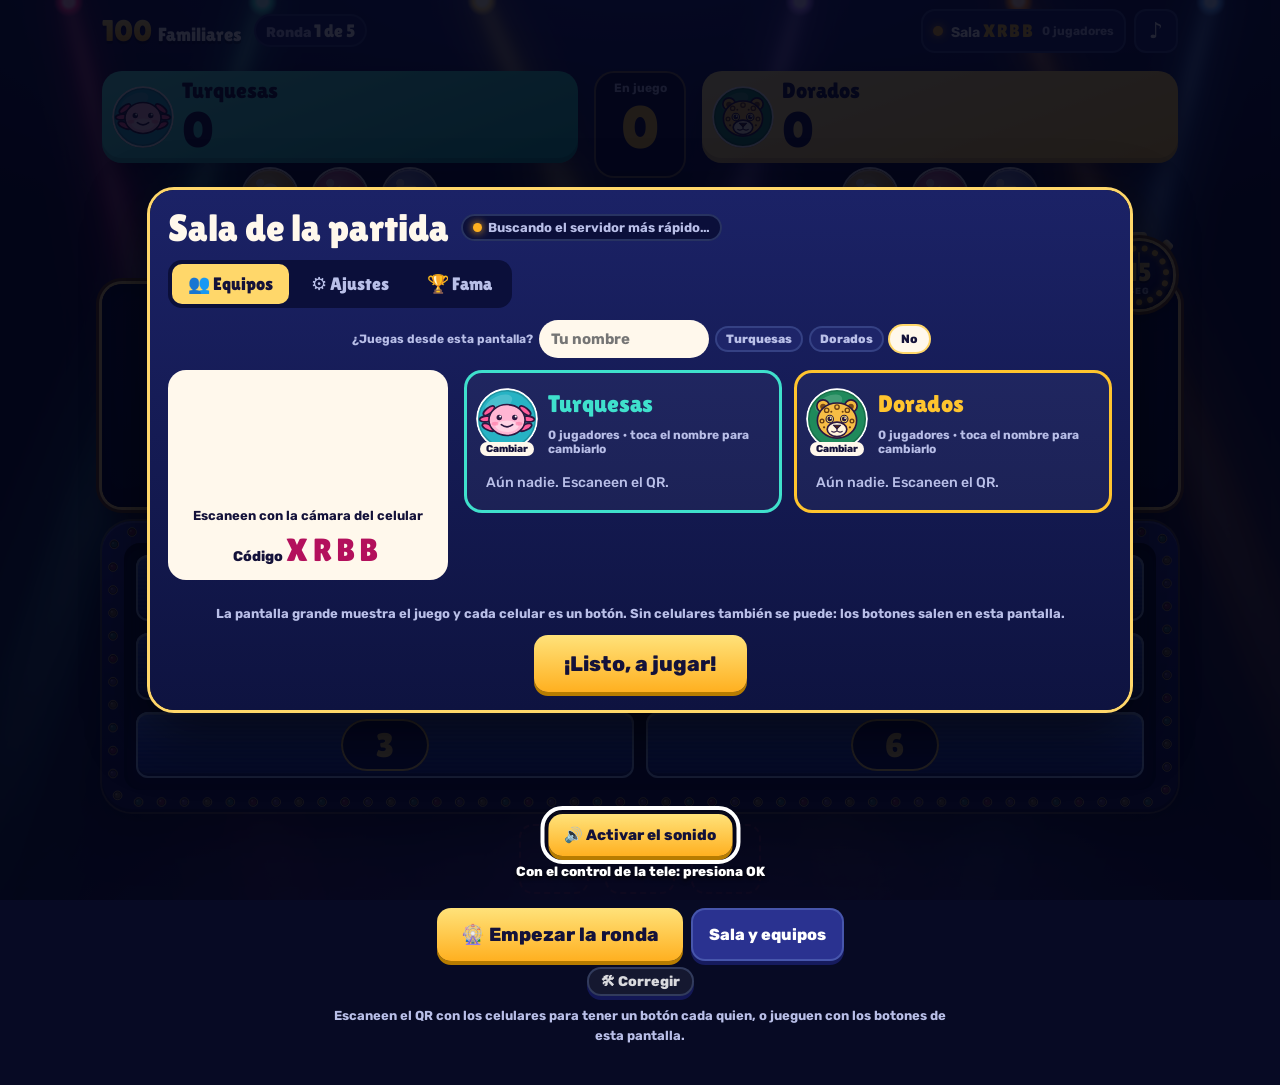
==== juego.html @ daeae518 "v42: comodines tocables en celular y la junta de robo ya no tapa los botones" ====
<!DOCTYPE html>
<html lang="es">
<head>
<meta charset="utf-8">
<meta name="viewport" content="width=device-width,initial-scale=1,viewport-fit=cover">
<title>100 Familiares Dijeron</title>
<meta name="theme-color" content="#070a24">
<link rel="manifest" href="manifest.webmanifest">
<link rel="icon" href="icons/icon-192.png">
<link rel="apple-touch-icon" href="icons/icon-192.png">
<script>/* navegadores viejitos de teles: lo mínimo que les falta para que el juego arranque */
if(!Element.prototype.getAnimations)Element.prototype.getAnimations=function(){return[]};
if(!window.ResizeObserver)window.ResizeObserver=function(cb){var els=[];this.observe=function(el){els.push(el);setTimeout(function(){cb([])},300)};this.unobserve=function(){};this.disconnect=function(){els=[]};window.addEventListener('resize',function(){if(els.length)cb([])})};
/* animaciones: los navegadores viejitos piden el principio y el final completos, y no tienen «finished» */
(function(){var ap=Element.prototype.animate;if(!ap)return;var needFix=false;try{var t=document.createElement('div').animate([{opacity:.5}],{duration:1});t.cancel()}catch(e){needFix=true}
  function full(el,k){var kf=Array.isArray(k)?k.map(function(f){var o={};for(var p in f)o[p]=f[p];return o}):null;if(!kf||!kf.length)return k;var n=kf.length;
    kf.forEach(function(f,i){if(f.offset==null)f.offset=n===1?1:(i===0?0:(i===n-1?1:null))});
    if(kf[0].offset!==0)kf.unshift({offset:0});if(kf[kf.length-1].offset!==1)kf.push({offset:1});
    var last=0;for(var i=0;i<kf.length;i++){if(kf[i].offset==null){var j=i;while(kf[j].offset==null)j++;var a=kf[last].offset,b=kf[j].offset,steps=j-last;for(var q=last+1;q<j;q++)kf[q].offset=a+(b-a)*(q-last)/steps;i=j}last=i}
    var cs=getComputedStyle(el),props={};kf.forEach(function(f){for(var p in f)if(p!=='offset'&&p!=='easing'&&p!=='composite')props[p]=1});
    var A=kf[0],Z=kf[kf.length-1];for(var p in props){var cur=cs[p];if(p==='transform'&&(!cur||cur==='none'))cur='none';if(!(p in A))A[p]=cur;if(!(p in Z))Z[p]=cur}return kf}
  function fake(o){var d=typeof o==='number'?o:(o&&o.duration)||0,an={playState:'running',onfinish:null,oncancel:null,currentTime:0,playbackRate:1,cancel:function(){this.playState='idle'},finish:function(){},play:function(){},pause:function(){},reverse:function(){},addEventListener:function(){},removeEventListener:function(){}};
    an.finished=new Promise(function(res){setTimeout(function(){an.playState='finished';if(an.onfinish)try{an.onfinish({})}catch(e){}res(an)},d)});return an}
  if(needFix)Element.prototype.animate=function(k,o){try{return ap.call(this,k,o)}catch(e){try{return ap.call(this,full(this,k),o)}catch(e2){return fake(o)}}};
  if(window.Animation&&!('finished' in Animation.prototype))Object.defineProperty(Animation.prototype,'finished',{configurable:true,get:function(){var a=this;if(!a.__fin)a.__fin=new Promise(function(res){if(a.playState==='finished'){res(a);return}
      var f0=a.onfinish,c0=a.oncancel;a.onfinish=function(ev){if(f0)try{f0.call(a,ev)}catch(e){}res(a)};a.oncancel=function(ev){if(c0)try{c0.call(a,ev)}catch(e){}res(a)}});return a.__fin}});
})();
/* teles: siempre en modo ligero (sus procesadores son lentos para tanto efecto) */
(function(){var ua=navigator.userAgent,m=ua.match(/Chrome\/(\d+)/),tv=/Web0S|webOS|Tizen|SmartTV|SMART-TV|NetCast|HbbTV|BRAVIA|AFT[A-Z]|CrKey|GoogleTV|Android TV/i.test(ua),old=m&&+m[1]<88;
  if(tv||old){document.documentElement.className+=' tvlow';try{if((localStorage.getItem('lite')||'auto')==='auto')localStorage.setItem('lite-auto','1')}catch(e){}}})();
/* si algo truena (sobre todo en navegadores viejitos de teles), se muestra aquí para poder arreglarlo */
(function(){var shown={},n=0;window.__navVer=function(){return ver()};function ver(){var m=navigator.userAgent.match(/(Chrome|Chromium|Firefox|Version)\/(\d+)/);var w=/Web0S|webOS/i.test(navigator.userAgent)?'LG webOS':/Tizen/i.test(navigator.userAgent)?'Samsung Tizen':'';return(w?w+' · ':'')+(m?m[1]+' '+m[2]:navigator.userAgent.slice(0,60))}
function show(msg,where){msg=String(msg||'').slice(0,160);if(/ResizeObserver loop|Script error\.?$/.test(msg)||shown[msg]||n>=3)return;shown[msg]=1;n++;
  function put(){var b=document.getElementById('errbox');if(!b){b=document.createElement('div');b.id='errbox';b.setAttribute('role','alert');
      b.style.cssText='position:fixed;left:8px;right:8px;bottom:8px;z-index:2147483647;padding:10px 14px;border-radius:12px;background:#3a0b16;color:#fff;font:14px/1.35 sans-serif;box-shadow:0 6px 20px rgba(0,0,0,.6);border:2px solid #ff5c7a';
      b.innerHTML='<b>⚠️ Algo falló en esta pantalla.</b> Mándale foto de esto a quien hizo el juego.<div id="errlist" style="margin-top:6px;font:12px/1.35 monospace;white-space:pre-wrap"></div><button type="button" style="margin-top:6px;padding:4px 12px;border-radius:8px;border:0;background:#fff;color:#3a0b16;font-weight:700" onclick="this.parentNode.remove()">Cerrar</button>';
      document.body.appendChild(b)}var l=document.getElementById('errlist');l.textContent+=(l.textContent?'\n':'')+'• '+msg+(where?' ('+where+')':'')+(l.textContent?'':'\n  Navegador: '+ver())}
  if(document.body)put();else document.addEventListener('DOMContentLoaded',put)}
window.addEventListener('error',function(e){if(e&&e.message)show(e.message,(e.lineno?'línea '+e.lineno:'')+(e.colno?':'+e.colno:''))});
window.addEventListener('unhandledrejection',function(e){var r=e&&e.reason;show(r&&r.message?r.message:r,'promesa')});})();
</script>
<style>
@font-face{font-family:'Lilita One';src:url(fonts/lilita.woff2) format('woff2');font-weight:400;font-display:swap}
@font-face{font-family:'Rubik';src:url(fonts/rubik-500.woff2) format('woff2');font-weight:500;font-display:swap}
@font-face{font-family:'Rubik';src:url(fonts/rubik-700.woff2) format('woff2');font-weight:700;font-display:swap}
@font-face{font-family:'Rubik';src:url(fonts/rubik-800.woff2) format('woff2');font-weight:800;font-display:swap}
@font-face{font-family:'Rubik';src:url(fonts/rubik-500.woff2) format('woff2');font-weight:400;font-display:swap}
/*
VOICE: concurso de tele hecho en casa, de noche y en familia: ruidoso, cálido, fácil de leer desde el sillón
IDEA: un set de televisión con luces de colores que bailan con la música y un tablero enmarcado de foquitos
PICTURE: fichas azules de pantalla de tele que giran para mostrar la respuesta, dentro de una marquesina de focos
COLOUR and TYPE: azul noche de estudio, fichas azules con números dorados, turquesa y dorado para los equipos, rosa para la emoción; Lilita One + Rubik
RENDIMIENTO: lo que se anima solo usa transform u opacity; luces, rayos y focos se dibujan una vez en canvas
*/
:root{color-scheme:dark;--bg:#070a24;--bg2:#121746;--bg3:#1e2569;--panel:rgba(18,23,70,.88);--ink:#fff8ec;--mute:#b9bfe8;--gold:#ffc42e;--pink:#ff2e88;--teal:#14b8a6;--violet:#8b5cf6;--cink:#14123a;--line:rgba(255,255,255,.14);--disp:'Lilita One',Rubik,system-ui,sans-serif}
*{box-sizing:border-box;min-width:0}
html{scroll-padding-top:70px}
html,body{margin:0}
body{background:var(--bg);color:var(--ink);font:400 16px/1.5 Rubik,system-ui,sans-serif;overflow-x:clip;min-height:100vh;-webkit-tap-highlight-color:transparent}
h1,h2,h3{margin:0;font-weight:400}
button,input,select,textarea{font:inherit;color:inherit}
button{cursor:pointer}
a{color:var(--gold)}
:focus-visible{outline:3px solid var(--gold);outline-offset:3px}
[hidden]{display:none!important}
select,input,textarea{font-size:16px;background:#0a0d33;border:1px solid var(--line);border-radius:12px;padding:10px 12px;min-height:44px;color:var(--ink);width:100%}
select option{background:#0a0d33}

/* ---------- escenario con luces de colores ---------- */
.bgstage{position:fixed;top:0;right:0;bottom:0;left:0;z-index:-1;overflow:hidden;pointer-events:none;background:radial-gradient(110% 55% at 50% -5%,#1d2580,rgba(29,37,128,0) 65%),radial-gradient(80% 45% at 50% 108%,rgba(124,72,255,.4),rgba(124,72,255,0) 70%),var(--bg);transition:opacity .8s}

@keyframes sweep{from{transform:rotate(var(--a1))}to{transform:rotate(var(--a2))}}
.bgstage .flash{position:absolute;top:0;right:0;bottom:0;left:0;opacity:0;will-change:opacity}
body.steal .bgstage{opacity:.8}
.vign{position:fixed;top:0;right:0;bottom:0;left:0;z-index:4;pointer-events:none;opacity:0;background:radial-gradient(ellipse 75% 65% at 50% 45%,transparent 35%,rgba(0,0,0,.78) 100%);transition:opacity .8s}
body.steal .vign{opacity:1}
.redflash{position:fixed;top:0;right:0;bottom:0;left:0;z-index:44;pointer-events:none;background:radial-gradient(closest-side,rgba(255,40,70,.45),rgba(255,40,70,0));opacity:0}

/* ---------- barra de arriba ---------- */
.top{position:relative;z-index:5;display:flex;flex-wrap:wrap;align-items:center;gap:6px;padding:8px 3vw;padding:8px max(3vw,12px);background:linear-gradient(rgba(7,10,36,.94),rgba(7,10,36,.55))}
.brand{display:inline-flex;align-items:center;gap:8px;font:400 20px var(--disp);margin-right:auto;white-space:nowrap;overflow:hidden;text-overflow:ellipsis;max-width:100%}
.bmark{font:400 15px/1 var(--disp);background:linear-gradient(#ffe58a,#ff9a1a);color:#3a1a00;border-radius:8px;padding:5px 6px 4px;flex:none}
.navl{display:flex;gap:4px;overflow-x:auto;scrollbar-width:none;min-width:0;max-width:100%}.navl::-webkit-scrollbar{display:none}
@media (max-width:600px){.navl{-webkit-mask:linear-gradient(90deg,#000 calc(100% - 26px),transparent);mask:linear-gradient(90deg,#000 calc(100% - 26px),transparent);padding-right:22px}.navl a{padding:8px 10px;font-size:14px}}
.navl a{flex:none;color:var(--mute);text-decoration:none;padding:8px 12px;border-radius:999px;font-weight:500;font-size:15px;min-height:42px;display:inline-flex;align-items:center;white-space:nowrap}
.navl a[aria-current=page]{background:var(--bg3);color:var(--ink)}
@media(max-width:600px){.brand{display:none}.navl{width:100%}}
.view{display:none}.view.on{display:block}

/* ---------- botones y controles ---------- */
.btn{min-height:46px;border:0;border-radius:14px;padding:10px 16px;font-weight:800;background:var(--ink);color:var(--cink);box-shadow:inset 0 -4px 0 rgba(0,0,0,.18);display:inline-flex;align-items:center;justify-content:center;text-align:center;text-decoration:none;line-height:1.15}
.btn:active{transform:translateY(2px)}
.btn.pink{background:var(--pink);color:#fff}
.btn.teal{background:var(--teal);color:#062a26}
.btn.gold{background:var(--gold);color:#3a1a00}
.btn.ghost{background:rgba(255,255,255,.05);color:var(--ink);border:1px solid var(--line);box-shadow:none;font-weight:600}
.btn[aria-pressed=true]{background:var(--teal)!important;color:#062a26!important;border-color:var(--teal)!important}
.chip{min-height:38px;border-radius:999px;border:1px solid var(--line);background:rgba(255,255,255,.06);padding:6px 14px;font-size:14px;font-weight:700}
.chip[aria-pressed=true]{background:var(--gold);color:var(--cink);border-color:var(--gold)}
.hint{color:var(--mute);font-size:14px;margin:0}
.center{text-align:center;justify-content:center}
.seg{border:0;padding:0;margin:0;display:flex;flex-wrap:wrap;gap:8px}
.seg legend{font-weight:600;margin-bottom:6px;padding:0;font-size:14px;color:var(--mute)}
.seg label{display:inline-flex;position:relative}
.seg input{position:absolute;opacity:0;width:1px;height:1px}
.seg span{padding:7px 14px;border-radius:999px;border:1px solid var(--line);min-height:40px;display:inline-flex;align-items:center;font-size:15px}
.seg input:checked+span{background:var(--gold);color:var(--cink);border-color:var(--gold);font-weight:700}
.seg input:focus-visible+span{outline:3px solid var(--gold);outline-offset:2px}
.fld{display:grid;gap:6px;font-size:14px;color:var(--mute)}

/* ---------- logo ---------- */
.kick{display:inline-flex;align-items:center;gap:8px;background:rgba(255,255,255,.07);border:1px solid rgba(255,255,255,.14);padding:5px 14px 5px 10px;border-radius:999px;font-size:14px;font-weight:700;margin:0}
.live{position:relative;width:9px;height:9px;border-radius:50%;background:#ff3b5c;flex:none}
.live::after{content:"";position:absolute;top:0;right:0;bottom:0;left:0;border-radius:50%;background:#ff3b5c;animation:livep 1.6s ease-out infinite}
@keyframes livep{from{transform:scale(1);opacity:.7}to{transform:scale(2.6);opacity:0}}
.logo{position:relative;display:inline-grid;place-items:center;padding:8px 18px;isolation:isolate}
.logo img.rays{position:absolute;left:50%;top:50%;width:760px;width:min(130vw,760px);height:auto;aspect-ratio:1;margin:calc(760px/-2) 0 0 calc(760px/-2);margin:calc(min(130vw,760px)/-2) 0 0 calc(min(130vw,760px)/-2);z-index:-1;opacity:.9;animation:spin 70s linear infinite;will-change:transform;pointer-events:none}
@keyframes spin{to{transform:rotate(360deg)}}
.ltitle{display:grid;justify-items:center;margin:0;font:400 1em var(--disp);text-transform:uppercase;line-height:.9;animation:breathe 3.2s ease-in-out infinite;will-change:transform}
@keyframes breathe{50%{transform:scale(1.03)}}
.ltitle span{display:block;-webkit-background-clip:text;background-clip:text;color:transparent;-webkit-text-fill-color:transparent;padding:0 .05em}
.lnum{font-size:170px;font-size:clamp(84px,22vw,170px);background-image:linear-gradient(180deg,#fffbea 6%,#ffe27a 32%,#ffc42e 56%,#ff8f14 92%);filter:drop-shadow(0 2px 0 #c86a0c) drop-shadow(0 2px 0 #a45208) drop-shadow(0 2px 0 #7d3c05) drop-shadow(0 3px 0 #4f2403) drop-shadow(0 10px 14px rgba(0,0,0,.55))}
.lrest{font-size:68px;font-size:clamp(34px,9vw,68px);max-width:12ch;text-wrap:balance;background-image:linear-gradient(180deg,#fff 10%,#ffe3f0 42%,#ff6fae 72%,#ff2e88 100%);filter:drop-shadow(0 2px 0 #b0105a) drop-shadow(0 2px 0 #860b44) drop-shadow(0 2px 0 #5a072e) drop-shadow(0 8px 12px rgba(0,0,0,.5))}
.logo.enter .ltitle{animation:dropin .85s cubic-bezier(.2,1.5,.4,1) both,breathe 3.2s ease-in-out .9s infinite}
@keyframes dropin{from{opacity:0;transform:translateY(-36px) scale(.55)}}

/* ---------- inicio ---------- */
.home{max-width:880px;margin:0 auto;padding:10px 4vw 64px;padding:10px max(4vw,16px) 64px;text-align:center;display:grid;justify-items:center;gap:16px;overflow-x:clip}
.lead{margin:0;max-width:40ch;color:var(--mute);font-size:18px;font-size:clamp(15px,2vw,18px)}
.setup{display:grid;justify-items:center;gap:16px;width:100%;margin:0}
.teams{display:grid;grid-template-columns:1fr auto 1fr;align-items:center;gap:28px;gap:clamp(18px,3vw,28px);width:100%;text-align:left}
.tcard{display:grid;gap:2px;padding:14px 16px 12px;border-radius:20px;color:var(--cink);box-shadow:inset 0 -5px 0 rgba(0,0,0,.15),0 12px 30px rgba(0,0,0,.35);animation:float 5s ease-in-out infinite;will-change:transform}
.tcard.t1{background:linear-gradient(160deg,#5ff0de,#14b8a6)}
.tcard.t2{background:linear-gradient(160deg,#ffe38a,#ffc42e);animation-delay:-2.5s}
@keyframes float{50%{transform:translateY(-4px)}}
.tcard.bump{animation:bump .32s cubic-bezier(.3,1.7,.5,1)}
@keyframes bump{45%{transform:scale(1.04) rotate(-.8deg)}}
.tcard>span{font-weight:800;font-size:13px;opacity:.75}
.tcard input{width:100%;border:0;border-bottom:2px solid rgba(0,0,0,.2);border-radius:0;background:transparent;font:400 28px var(--disp);font:400 clamp(22px,3.4vw,28px) var(--disp);color:var(--cink);padding:2px 0;min-height:44px;outline:none}
.tcard input::placeholder{color:rgba(20,18,58,.45)}
.vs{position:relative;width:60px;height:60px;border-radius:50%;display:grid;place-items:center;background:radial-gradient(circle at 35% 30%,#ff8ac0,var(--pink) 58%,#a80f55);font:400 24px var(--disp);color:#fff;box-shadow:0 0 0 4px var(--bg2),0 0 26px rgba(255,46,136,.65);animation:vsb 2.4s ease-in-out infinite;will-change:transform}
.vs::before{content:"";position:absolute;top:-8px;right:-8px;bottom:-8px;left:-8px;border-radius:50%;border:2px dashed rgba(255,255,255,.45);animation:spin 8s linear infinite}
@keyframes vsb{50%{transform:scale(1.08)}}
@media(max-width:600px){.teams{grid-template-columns:1fr;gap:16px}.vs{justify-self:center}}
.ways{border:0;margin:0;padding:0;display:grid;grid-template-columns:repeat(3,1fr);gap:10px;width:100%}
.ways legend{font:400 22px var(--disp);margin:0 auto 8px;padding:0}
@media(max-width:700px){.ways{grid-template-columns:1fr}}
.way{position:relative;display:flex}
.way input{position:absolute;opacity:0;pointer-events:none}
.way span{flex:1;display:grid;gap:4px;align-content:start;padding:14px;border-radius:18px;background:rgba(19,24,72,.9);border:2px solid rgba(255,255,255,.12);text-align:left;transition:transform .2s,border-color .2s;cursor:pointer}
.way b{display:flex;align-items:center;gap:8px;font:400 21px var(--disp)}
.way small{color:var(--mute);font-size:14px;line-height:1.3}
.way input:checked+span{border-color:var(--gold);background:linear-gradient(180deg,rgba(255,196,46,.16),rgba(19,24,72,.95));transform:translateY(-3px)}
.way input:checked+span b{color:#ffe29a}
.way input:focus-visible+span{outline:3px solid var(--gold);outline-offset:3px}
.wi{width:26px;height:26px;fill:none;stroke:currentColor;stroke-width:2;stroke-linecap:round;stroke-linejoin:round;flex:none}
.go{position:relative;isolation:isolate;border:0;border-radius:22px;padding:16px 46px;font:400 40px/1 var(--disp);font:400 clamp(30px,5vw,40px)/1 var(--disp);color:#fff;background:linear-gradient(180deg,#ff5aa2,var(--pink) 55%,#d81a73);box-shadow:inset 0 -6px 0 rgba(0,0,0,.2),0 10px 30px rgba(255,46,136,.45);width:420px;width:min(100%,420px)}
.go::before{content:"";position:absolute;top:-8px;right:-8px;bottom:-8px;left:-8px;border-radius:28px;background:radial-gradient(closest-side,rgba(255,46,136,.55),transparent);z-index:-1;animation:halo 2.2s ease-in-out infinite}
@keyframes halo{50%{opacity:.2;transform:scale(1.05)}}
.go:active{transform:translateY(3px)}
.goes{display:grid;gap:10px;justify-items:center;width:100%}
details.adj{width:100%;background:rgba(19,24,72,.9);border-radius:18px;border:1px solid rgba(255,255,255,.1);text-align:left}
details.adj summary{cursor:pointer;list-style:none;padding:14px 18px;font:400 21px var(--disp);display:flex;justify-content:space-between;align-items:center;min-height:56px}
details.adj summary::-webkit-details-marker{display:none}
details.adj summary::after{content:"＋";color:var(--gold)}
details.adj[open] summary::after{content:"－"}
.adjgrid{display:grid;grid-template-columns:repeat(2,min0);grid-template-columns:repeat(2,minmax(0,1fr));gap:16px 28px;padding:0 18px 20px}
.adjgrid section{display:grid;gap:12px;align-content:start}
.adjgrid h3{font:400 21px var(--disp);color:var(--gold);margin-top:4px}
@media(max-width:700px){.adjgrid{grid-template-columns:1fr}}
.links{display:flex;flex-wrap:wrap;gap:8px;justify-content:center}
.links a{color:var(--ink);text-decoration:none;border:1px solid var(--line);border-radius:999px;padding:10px 16px;min-height:44px;display:inline-flex;align-items:center;font-weight:500;background:rgba(7,10,36,.5)}

/* ---------- tablero ---------- */
.play{max-width:1400px;margin:0 auto;padding:6px 3vw 24px;padding:6px max(3vw,12px) 24px}
.empty{text-align:center;padding:60px 16px;font-size:18px}
.score{display:grid;grid-template-columns:min0 auto min0;grid-template-columns:minmax(0,1fr) auto minmax(0,1fr);gap:16px;gap:clamp(8px,1.6vw,16px);align-items:stretch}
.team{position:relative;isolation:isolate;border-radius:20px;padding:8px 10px 10px;text-align:center;color:var(--cink);display:grid;align-content:center;transition:transform .3s}
.team::before{content:"";position:absolute;top:0;right:0;bottom:0;left:0;border-radius:20px;background:var(--tb);z-index:-1;box-shadow:inset 0 -5px 0 rgba(0,0,0,.15),0 10px 26px rgba(0,0,0,.35)}
.team.t1{--tb:linear-gradient(160deg,#5ff0de,#14b8a6);--glow:rgba(63,224,204,.7)}
.team.t2{--tb:linear-gradient(160deg,#ffe38a,#ffc42e);--glow:rgba(255,196,46,.7)}
.tn{font:400 26px/1.1 var(--disp);font:400 clamp(16px,2.2vw,26px)/1.1 var(--disp);overflow-wrap:anywhere}
.ts{font:400 70px/1 var(--disp);font:400 clamp(34px,5.5vw,70px)/1 var(--disp)}
.team .spot{position:absolute;top:-14px;right:-14px;bottom:-14px;left:-14px;border-radius:30px;background:radial-gradient(closest-side,var(--glow),transparent);z-index:-2;opacity:0;transition:opacity .4s}
.team .tag{position:absolute;left:50%;bottom:-13px;transform:translateX(-50%) scale(.5);background:var(--pink);color:#fff;font:800 13px Rubik,sans-serif;padding:2px 12px;border-radius:999px;white-space:nowrap;opacity:0;transition:transform .3s cubic-bezier(.3,1.6,.5,1),opacity .2s}
.team.lit .spot{opacity:.9}
.team.lit .tag,.team.stealer .tag{opacity:1;transform:translateX(-50%) scale(1)}
.team.stealer{z-index:6;transform:scale(1.05)}
.team.stealer .spot{opacity:1;animation:beat 1s ease-in-out infinite}
@keyframes beat{0%,100%{opacity:.35}15%{opacity:1}30%{opacity:.5}45%{opacity:.95}}
.team.pts{animation:pts .7s cubic-bezier(.3,1.6,.5,1)}
@keyframes pts{35%{transform:scale(1.08)}}
.bank{display:grid;justify-items:center;align-content:center;min-width:170px;min-width:clamp(92px,14vw,170px);padding:6px 12px;border-radius:20px;background:#0a0d33;box-shadow:inset 0 0 0 2px rgba(255,214,110,.45)}
.bank small{font-weight:700;color:var(--mute);font-size:15px;font-size:clamp(11px,1.3vw,15px)}
.bank b{font:400 70px/1 var(--disp);font:400 clamp(34px,5.5vw,70px)/1 var(--disp);color:var(--gold)}
.bank .ml{font-weight:700;font-size:15px;font-size:clamp(11px,1.3vw,15px);color:#ffb3d4}
.qstrip{display:grid;grid-template-columns:auto min0 auto;grid-template-columns:auto minmax(0,1fr) auto;align-items:center;gap:12px;margin:14px 0 12px;padding:10px 14px;border-radius:18px;background:linear-gradient(180deg,#151b5c,#0d1142);box-shadow:inset 0 0 0 2px rgba(156,192,255,.35)}
.qround{font:400 20px/1 var(--disp);font:400 clamp(15px,1.8vw,20px)/1 var(--disp);color:#3a1a00;background:linear-gradient(180deg,#ffe27a,#ffb020);padding:8px 12px;border-radius:12px;white-space:nowrap}
.qbody{display:grid;gap:4px;justify-items:center;text-align:center}
.qpre{font-weight:700;color:var(--mute);font-size:15px;font-size:clamp(12px,1.4vw,15px);margin:0}
.qq{margin:0;font:800 34px/1.22 Rubik,sans-serif;font:800 clamp(18px,2.8vw,34px)/1.22 Rubik,sans-serif;text-wrap:balance}
.qq .k{position:relative;display:inline-block}
.qq .k i{position:absolute;top:.1em;right:-.06em;bottom:.1em;left:-.06em;border-radius:6px;background:linear-gradient(90deg,#2d3aa0,#4a58d0,#2d3aa0);transform-origin:right center}
.qq .k span{opacity:.001}
.qq.run .k i{animation:unbar .32s ease-in forwards;animation-delay:calc(var(--i) * var(--wd,190ms))}
.qq.run .k span{animation:goldflash .7s ease-out forwards;animation-delay:calc(var(--i) * var(--wd,190ms) + 150ms)}
.qq.shown .k i{display:none}.qq.shown .k span{opacity:1}
@keyframes unbar{to{transform:scaleX(0)}}
@keyframes goldflash{0%{opacity:1;color:#ffe27a}100%{opacity:1;color:var(--ink)}}
.qact .prep{background:var(--pink);color:#fff;animation:prepb .6s ease-in-out infinite alternate}
@keyframes prepb{to{scale:1.07}}
.qact{display:flex;flex-wrap:wrap;gap:6px;justify-content:center;margin-top:2px}
@media(max-width:600px){.qstrip{grid-template-columns:min0 auto;grid-template-columns:minmax(0,1fr) auto}.qround{grid-column:1/-1;justify-self:start}}
.tring{position:relative;z-index:6;width:62px;height:62px;padding:0;border:0;background:none;flex:none;cursor:pointer;color:#fff;--tc:var(--teal);-webkit-tap-highlight-color:transparent}
.tring .tg{position:absolute;top:0;right:0;bottom:0;left:0;display:grid;place-items:center;scale:var(--g,1);transform-origin:72% 50%;transition:scale .45s cubic-bezier(.3,1.5,.5,1)}
.tring .tsv{position:absolute;top:0;right:0;bottom:0;left:0;width:100%;height:100%;transform:rotate(-90deg);overflow:visible}
.tring circle{fill:none;stroke-width:6}
.tring .tbg{fill:#0b0f3a;stroke:rgba(255,255,255,.08);stroke-width:1}
.tring .tr{stroke:rgba(255,255,255,.13)}
.tring .tf{stroke:var(--tc);stroke-linecap:round;stroke-dasharray:132;stroke-dashoffset:0;transition:stroke-dashoffset 1s linear,stroke .3s}
.tring .tico{position:relative;width:44%;height:44%;fill:none;stroke:var(--tc);stroke-width:2.3;stroke-linecap:round;stroke-linejoin:round;transition:stroke .3s}
.tring b{position:absolute;top:0;right:0;bottom:0;left:0;display:grid;place-items:center;font:400 25px/1 var(--disp);color:#fff;transition:color .3s}
.tring.idle b,.tring.out b{display:none}
.tring.run .tico{display:none}
.tring .tbadge{position:absolute;left:50%;bottom:-8px;transform:translateX(-50%);font:800 10px/1 Rubik,sans-serif;font-style:normal;padding:3px 7px;border-radius:99px;background:var(--gold);color:var(--cink);white-space:nowrap;box-shadow:0 2px 6px rgba(0,0,0,.45);transition:opacity .2s}
.tring.run .tbadge{opacity:0}
.tring.robo,.tring.out{--tc:var(--pink)}
.tring.out .tbadge{background:var(--pink);color:#fff}
.tring.hot[data-l="5"],.tring.hot[data-l="4"]{--tc:#ffc42e}
.tring.hot[data-l="3"]{--tc:#ff8a1a}
.tring.hot[data-l="2"],.tring.hot[data-l="1"]{--tc:#ff3355}
.tring.hot .tg,.tring.big .tg{filter:drop-shadow(0 0 6px var(--tc)) drop-shadow(0 0 16px var(--tc))}
.tring.hot b{color:var(--tc);text-shadow:0 0 10px rgba(0,0,0,.6)}
.tring b.pop{animation:tpop .55s cubic-bezier(.2,1.6,.4,1)}
@keyframes tpop{0%{scale:1.8;opacity:.3}100%{scale:1;opacity:1}}
.tring.hot[data-l="2"] .tg,.tring.hot[data-l="1"] .tg{animation:twig .16s ease-in-out infinite alternate}
@keyframes twig{from{rotate:-5deg}to{rotate:5deg}}
.tring.out.big .tg{animation:tout .6s ease-out}
@keyframes tout{0%,100%{rotate:0deg}15%,55%{rotate:-12deg}35%,75%{rotate:12deg}}
body.tvmode .tring{width:8.6vmin;height:8.6vmin}
body.tvmode .tring b{font-size:3.4vmin}
body.tvmode .tring .tbadge{font-size:1.35vmin;padding:.4vmin .9vmin;bottom:-1.1vmin}
.judge{display:flex;gap:8px;max-width:760px;margin:0 auto 10px}
.judge input{flex:1;font-size:18px}
.fochip{text-align:center;margin:0 0 10px}
.marq{position:relative;padding:22px;padding:clamp(14px,1.8vw,22px);border-radius:30px;border-radius:clamp(22px,2.6vw,30px);background:linear-gradient(180deg,#2c3191,#151a52 60%,#10143f);box-shadow:inset 0 2px 0 rgba(255,255,255,.18),inset 0 -3px 0 rgba(0,0,0,.35),0 0 0 2px rgba(255,214,110,.25),0 20px 46px rgba(0,0,0,.5);transition:box-shadow .3s}
.marq canvas.bl{position:absolute;left:0;top:0;pointer-events:none;z-index:2}
.marq canvas.l{opacity:0;animation:ch var(--cd,.9s) steps(1) infinite}
.marq canvas.l2{animation-delay:calc(var(--cd,.9s) * -.75)}
.marq canvas.l3{animation-delay:calc(var(--cd,.9s) * -.5)}
.marq canvas.l4{animation-delay:calc(var(--cd,.9s) * -.25)}
@keyframes ch{0%{opacity:1}25%{opacity:.42}50%{opacity:.12}75%{opacity:0}}
@keyframes ph{0%{opacity:1}33.33%{opacity:0}}
.marq.fast{--cd:.38s}
.marq.blink canvas.l{animation:blinkall .26s steps(1) infinite!important}
@keyframes blinkall{0%{opacity:1}50%{opacity:0}}
.marq.err{box-shadow:inset 0 2px 0 rgba(255,255,255,.18),0 0 0 3px #ff3b5c,0 0 40px rgba(255,59,92,.7)}
.marq.t0{box-shadow:inset 0 2px 0 rgba(255,255,255,.18),0 0 0 3px #3fe0cc,0 0 40px rgba(63,224,204,.6)}
.marq.t1{box-shadow:inset 0 2px 0 rgba(255,255,255,.18),0 0 0 3px #ffc42e,0 0 40px rgba(255,196,46,.6)}
.marq.dim canvas.l1{animation:dimp 1s ease-in-out infinite}
.marq.dim canvas.l2,.marq.dim canvas.l3,.marq.dim canvas.l4{animation:none;opacity:0}
@keyframes dimp{0%,100%{opacity:.08}15%{opacity:.55}30%{opacity:.15}45%{opacity:.5}}
.board{display:grid;grid-auto-flow:column;grid-template-columns:repeat(2,min0);grid-template-columns:repeat(2,minmax(0,1fr));grid-template-rows:repeat(var(--rows,4),auto);gap:12px;gap:clamp(8px,1.1vw,12px);padding:12px;padding:clamp(8px,1.1vw,12px);border-radius:16px;background:#0a0d33;box-shadow:inset 0 3px 14px rgba(0,0,0,.65)}
.tile{position:relative;display:block;width:100%;height:92px;height:clamp(50px,7.4vh,92px);padding:0;border:0;background:none;perspective:900px;text-align:left;scroll-margin:110px 0 160px}
.tile .in{position:absolute;top:0;right:0;bottom:0;left:0;transform-style:preserve-3d;transition:transform .7s cubic-bezier(.3,1.35,.5,1)}
.tile.on .in{transform:rotateX(-180deg)}
.face{position:absolute;top:0;right:0;bottom:0;left:0;display:flex;align-items:center;border-radius:12px;-webkit-backface-visibility:hidden;backface-visibility:hidden;overflow:hidden}
.front{justify-content:center;background:linear-gradient(180deg,#4a7cff,#2346c9 52%,#16308f);box-shadow:inset 0 0 0 2px #9cc0ff,inset 0 3px 0 rgba(255,255,255,.35),inset 0 -5px 0 rgba(0,0,0,.25)}
.front::before{content:"";position:absolute;top:0;right:0;bottom:0;left:0;background:repeating-linear-gradient(0deg,rgba(255,255,255,.05) 0 2px,transparent 2px 4px)}
.num{position:relative;display:grid;place-items:center;min-width:2.6em;height:1.55em;padding:0 .5em;border-radius:999px;background:#0b145a;box-shadow:inset 0 0 0 2px #ffd76a;font:400 34px var(--disp);font:400 clamp(20px,2.8vw,34px) var(--disp);color:#ffd76a;flex:none}
.back{transform:rotateX(180deg);justify-content:space-between;background:linear-gradient(180deg,#2b3cb0,#17227a);box-shadow:inset 0 0 0 2px #9cc0ff;color:#fff}
.at{flex:1;padding:0 12px;font-weight:800;font-size:28px;font-size:clamp(15px,2.1vw,28px);line-height:1.1;text-transform:uppercase;overflow-wrap:anywhere}
.ap{align-self:stretch;display:grid;place-items:center;min-width:2.3em;font:400 38px var(--disp);font:400 clamp(22px,2.8vw,38px) var(--disp);background:linear-gradient(180deg,#ffe27a,#ffb020);color:#3a1a00;flex:none}
.tile.empty .front{background:rgba(255,255,255,.035);box-shadow:inset 0 0 0 2px rgba(156,192,255,.1)}
.tile.empty .front::before{display:none}
.pk{display:none}
.board.host .front{justify-content:flex-start;gap:10px;padding-left:10px}
.board.host .num{font-size:22px;font-size:clamp(16px,2vw,22px)}
.board.host .pk{position:relative;display:flex;flex:1;justify-content:space-between;align-items:center;align-self:stretch;gap:8px;color:#dce8ff;font-weight:700;font-size:24px;font-size:clamp(14px,1.9vw,24px);line-height:1.1;text-transform:uppercase}
.board.host .pk span{overflow-wrap:anywhere}
.board.host .pk em{font:400 30px var(--disp);font:400 clamp(18px,2.3vw,30px) var(--disp);font-style:normal;align-self:stretch;display:grid;place-items:center;min-width:2.1em;background:rgba(0,0,0,.25);color:#ffd76a}
.tile.top1 .back{animation:gold1 1.9s ease-out}
@keyframes gold1{0%{box-shadow:inset 0 0 0 2px #9cc0ff,0 0 0 0 rgba(255,214,90,.9)}35%{box-shadow:inset 0 0 0 3px #ffd76a,0 0 0 6px rgba(255,214,90,.6),0 0 46px rgba(255,214,90,.95)}100%{box-shadow:inset 0 0 0 2px #9cc0ff,0 0 0 0 rgba(255,214,90,0)}}
.xslots{display:flex;justify-content:center;gap:16px;gap:clamp(10px,2vw,16px);margin:12px 0 2px}
.xslot{position:relative;width:70px;width:clamp(48px,7vw,70px);aspect-ratio:1;border-radius:14px;border:2px dashed rgba(255,77,102,.25)}
.xt{position:absolute;top:-2px;right:-2px;bottom:-2px;left:-2px;border-radius:14px;display:grid;place-items:center;background:radial-gradient(circle,#3a0a1a,#1d0711 70%);box-shadow:inset 0 0 0 3px #ff4d66,inset 0 0 14px rgba(255,46,77,.6),0 0 22px rgba(255,46,77,.7)}
.xt svg{width:68%;height:68%;overflow:visible}
.xt path{stroke:#ffd0d8;stroke-width:9;stroke-linecap:round;fill:none;filter:drop-shadow(0 0 3px #ff2e4d) drop-shadow(0 0 8px #ff2e4d) drop-shadow(0 0 16px #ff2e4d)}
.xt.in{animation:neon .7s steps(1)}
@keyframes neon{0%{opacity:0}10%{opacity:1}20%{opacity:.15}35%{opacity:1}45%{opacity:.3}60%,100%{opacity:1}}
.note{text-align:center;font-weight:700;color:var(--gold);margin:8px 0 0}.note:empty{margin:0}
.ctrl{display:grid;grid-template-columns:repeat(4,min0);grid-template-columns:repeat(4,minmax(0,1fr));gap:10px;margin-top:12px}
.ctrl .btn{min-height:52px;font-size:16px}
.sub{display:flex;flex-wrap:wrap;gap:8px;margin-top:10px;justify-content:center}
.sub .btn{min-height:42px;font-size:14px}
.keys{color:var(--mute);font-size:13px;text-align:center;margin:10px 0 0}
.tvonly{display:none!important}
@media(max-width:760px){.ctrl{grid-template-columns:1fr 1fr}.keys{display:none}}
@media(max-width:600px){
  .score{gap:6px}.team{border-radius:16px;padding:6px 6px 10px}.team::before{border-radius:16px}.tn{font-size:15px}.ts{font-size:34px}.bank{min-width:84px;padding:4px 6px}.bank b{font-size:34px}
  .board{grid-auto-flow:row;grid-template-columns:min0;grid-template-columns:minmax(0,1fr);grid-template-rows:none}.tile.empty{display:none}.tile{height:74px;height:clamp(50px,7vh,74px)}
  #ctrlwrap{display:contents}
  .ctrl{position:sticky;bottom:0;z-index:7;margin:10px calc(-1*3vw) 0;margin:10px calc(-1*max(3vw,12px)) 0;padding:12px 3vw calc(10px + env(safe-area-inset-bottom));padding:12px max(3vw,12px) calc(10px + env(safe-area-inset-bottom));background:linear-gradient(rgba(7,10,36,0),var(--bg) 22%)}
  .ctrl .btn{min-height:46px;font-size:15px;padding:6px 10px}
}
/* fin del juego */
.endc{display:grid;justify-items:center;gap:10px;text-align:center;padding:40px 12px;padding:clamp(18px,4vw,40px) 12px;border-radius:26px;background:radial-gradient(70% 60% at 50% 30%,rgba(44,52,160,.6),rgba(7,10,36,.2))}
.crown{width:110px;width:clamp(70px,14vmin,110px)}
.endc.pop .crown{animation:crown 1s cubic-bezier(.2,1.6,.4,1) .2s both}
@keyframes crown{from{transform:translateY(-60px) rotate(-20deg);opacity:0}}
.endc .fsub{font:400 34px var(--disp);font:400 clamp(22px,4.5vmin,34px) var(--disp)}
.fwinner{font:400 96px/.95 var(--disp);font:400 clamp(44px,10vmin,96px)/.95 var(--disp);background:linear-gradient(180deg,#fffbea 6%,#ffe27a 32%,#ffc42e 56%,#ff8f14 92%);-webkit-background-clip:text;background-clip:text;color:transparent;-webkit-text-fill-color:transparent;filter:drop-shadow(0 3px 0 #a45208) drop-shadow(0 3px 0 #6d3304);overflow-wrap:anywhere}
.endc.pop .fwinner{animation:stamp .6s cubic-bezier(.2,1.6,.4,1) .4s both}
@keyframes stamp{0%{transform:scale(2.4);opacity:0}100%{transform:none;opacity:1}}
.pod{display:grid;grid-template-columns:1fr 1fr;gap:12px;width:560px;width:min(560px,100%);margin-top:6px}
.pod div{padding:14px;border-radius:20px;color:var(--cink)}
.pod .p1{background:linear-gradient(160deg,#5ff0de,#14b8a6)}.pod .p2{background:linear-gradient(160deg,#ffe38a,#ffc42e)}
.pod b{display:block;font:400 22px/1.1 var(--disp);overflow-wrap:anywhere}
.pod span{font:400 46px/1 var(--disp)}
.pod .lose{opacity:.55;transform:scale(.94)}
.endc p{margin:0;max-width:44ch}
.btns{display:flex;flex-wrap:wrap;gap:10px;justify-content:center}

/* ---------- modo tele (Smart View) ---------- */
body.tvmode .top{display:none}
body.tvmode .tvonly{display:inline-flex!important}
body.tvmode .play{max-width:none;padding:1.4vmin 2.2vmin 1.4vmin}
body.tvmode .score{gap:1.6vmin}
body.tvmode .team{padding:1vmin 1.2vmin 1.6vmin}
body.tvmode .tn{font-size:3.2vmin}
body.tvmode .ts{font-size:8vmin}
body.tvmode .bank{min-width:18vmin}
body.tvmode .bank small,body.tvmode .bank .ml{font-size:2.2vmin}
body.tvmode .bank b{font-size:8vmin}
body.tvmode .qstrip{margin:1.4vmin 0;padding:1.2vmin 1.6vmin;gap:1.6vmin}
body.tvmode .qround{font-size:2.6vmin}
body.tvmode .qpre{font-size:2vmin}
body.tvmode .qq{font-size:4.2vmin}
body.tvmode .marq{padding:1.8vmin;border-radius:3vmin}
body.tvmode .board{grid-auto-flow:column;grid-template-columns:repeat(2,min0);grid-template-columns:repeat(2,minmax(0,1fr));grid-template-rows:repeat(var(--rows,4),auto);gap:1.2vmin;padding:1.2vmin;border-radius:1.6vmin}
body.tvmode .tile{height:7.6vmin}
body.tvmode .tile.empty{display:block}
body.tvmode .num{font-size:4vmin}
body.tvmode .at{font-size:3.3vmin;line-height:1.05}
body.tvmode .ap{font-size:4.6vmin}
body.tvmode .xslots{margin:1.2vmin 0 0;gap:1.6vmin}
body.tvmode .xslot{width:7vmin}
body.tvmode .note{font-size:2.2vmin}
body.tvmode #ctrlwrap{display:contents}
body.tvmode .ctrl{position:sticky;bottom:0;z-index:7;grid-template-columns:repeat(4,min0);grid-template-columns:repeat(4,minmax(0,1fr));gap:1.2vmin;margin:1vmin 0 0;padding:1.2vmin 0;background:linear-gradient(rgba(7,10,36,0),var(--bg) 22%)}
body.tvmode .ctrl .btn{font-size:2.4vmin;min-height:6.4vmin}
body.tvmode .sub .btn{font-size:2vmin;min-height:5vmin}
body.tvmode .keys{display:none}
body.tvmode .judge input{font-size:2.8vmin}

/* ---------- cinta (rondas y letreros) ---------- */
.ban{position:fixed;top:0;right:0;bottom:0;left:0;z-index:40;pointer-events:none;visibility:hidden}
.ban.on{visibility:visible}
.ban .dim{position:absolute;top:0;right:0;bottom:0;left:0;background:radial-gradient(60% 50% at 50% 50%,rgba(30,37,105,.7),rgba(4,6,22,.85));opacity:0}
.ban.on .dim{animation:dimio 2.4s ease forwards}
@keyframes dimio{0%{opacity:0}12%,80%{opacity:1}100%{opacity:0}}
.rib{position:absolute;left:-20vw;right:-20vw;top:calc(50% - 10vmin);display:grid;justify-items:center;gap:6px;padding:26px 20vw;padding:clamp(14px,2.6vmin,26px) 20vw;background:repeating-linear-gradient(-45deg,#2a2f8c 0 26px,#232877 26px 52px);box-shadow:0 0 0 4px var(--bc),0 30px 70px rgba(0,0,0,.6);text-align:center;transform:rotate(-7deg) translateX(-130vw)}
.rib b{font:400 110px/.95 var(--disp);font:400 clamp(46px,11vmin,110px)/.95 var(--disp);color:var(--bc);text-shadow:0 4px 0 rgba(0,0,0,.35)}
.rib small{font:800 28px/1.2 Rubik,sans-serif;font:800 clamp(17px,3.2vmin,28px)/1.2 Rubik,sans-serif;color:#fff}
.ban.on .rib{animation:slide 2.4s cubic-bezier(.25,.9,.3,1) forwards}
@keyframes slide{0%{transform:rotate(-7deg) translateX(-130vw)}18%,80%{transform:rotate(-7deg) translateX(0)}100%{transform:rotate(-7deg) translateX(130vw)}}
.c-gold{--bc:#ffd76a}.c-pink{--bc:#ff5aa2}.c-teal{--bc:#5ff0de}
.yabig{position:fixed;left:50%;top:50%;z-index:41;pointer-events:none;font:400 190px/1 var(--disp);font:400 clamp(80px,22vmin,190px)/1 var(--disp);color:#fff;background:var(--pink);padding:.04em .4em 0;border-radius:28px;box-shadow:0 0 0 6px rgba(255,255,255,.25),0 0 60px rgba(255,46,136,.7);opacity:0;transform:translate(-50%,-50%)}

/* ---------- ventanas: moneda, botones, aplausos, ruleta ---------- */
.over{position:fixed;top:0;right:0;bottom:0;left:0;z-index:35;background:rgba(4,6,24,.9);display:flex;flex-direction:column;align-items:center;padding:16px;overflow-y:auto;overscroll-behavior:contain}.over>*{margin:auto;flex:none}
.cbox{background:linear-gradient(180deg,#1d2366,#11164a);border-radius:26px;padding:20px;width:480px;width:min(480px,100%);text-align:center;display:grid;gap:8px;box-shadow:0 0 0 2px rgba(255,214,110,.3),0 24px 70px rgba(0,0,0,.6)}
.cbox p{margin:0}
.ctitle{font:400 32px var(--disp);font:400 clamp(24px,4vmin,32px) var(--disp)}
.cres{font:400 30px var(--disp);font:400 clamp(22px,4vmin,30px) var(--disp);color:var(--gold);min-height:1.3em}
.cstage{perspective:900px;height:320px;height:clamp(220px,36vmin,320px);display:grid;place-items:center;position:relative}
.coin{width:220px;width:clamp(150px,27vmin,220px);aspect-ratio:1;position:relative;transform-style:preserve-3d}
.cf{position:absolute;top:0;right:0;bottom:0;left:0;border-radius:50%;display:grid;place-items:center;padding:16%;-webkit-backface-visibility:hidden;backface-visibility:hidden;font:400 28px/1.05 var(--disp);font:400 clamp(19px,3.6vmin,28px)/1.05 var(--disp);color:var(--cink);text-align:center;overflow-wrap:anywhere;box-shadow:inset 0 0 0 7px rgba(255,255,255,.6),inset 0 0 0 12px rgba(0,0,0,.12),inset 0 -16px 26px rgba(0,0,0,.25)}
.cf.c1{background:radial-gradient(circle at 35% 30%,#8ff7ea,var(--teal) 58%,#0d7f73)}
.cf.c2{background:radial-gradient(circle at 35% 30%,#fff2b8,var(--gold) 58%,#cf8c00);transform:rotateY(180deg)}
.cshadow{position:absolute;bottom:3%;width:42%;height:16px;border-radius:50%;background:radial-gradient(closest-side,rgba(0,0,0,.55),transparent)}
.buzz{position:fixed;top:0;right:0;bottom:0;left:0;z-index:50;display:grid;grid-template-columns:1fr 1fr;background:#050716;touch-action:none;user-select:none;-webkit-user-select:none}
@media(max-aspect-ratio:3/4){.buzz{grid-template-columns:1fr;grid-template-rows:1fr 1fr}.buzz .bz.b1{transform:rotate(180deg)}}
.bz{position:relative;width:100%;height:100%;min-height:0;display:grid;place-items:center;align-content:center;gap:14px;border:0;margin:0;padding:20px;color:var(--cink);font:400 34px var(--disp);font:400 clamp(22px,4vmin,34px) var(--disp);transition:opacity .25s,filter .25s}
.bz.b0{background:radial-gradient(circle at 50% 45%,#7ff5e6,#14b8a6 60%,#0b6f64)}
.bz.b1{background:radial-gradient(circle at 50% 45%,#fff0a8,#ffc42e 60%,#c78400)}
.bz i{display:grid;place-items:center;width:220px;width:min(40vmin,220px);aspect-ratio:1;border-radius:50%;font-style:normal;background:radial-gradient(circle at 38% 32%,#fff 0 10%,rgba(255,255,255,.55) 11%,rgba(255,255,255,.18) 60%);box-shadow:inset 0 -10px 0 rgba(0,0,0,.15),0 12px 30px rgba(0,0,0,.3);font-size:40px;font-size:clamp(26px,5vmin,40px)}
.bz small{font:800 15px Rubik,sans-serif;opacity:.75}
.buzz .mid{position:absolute;left:50%;top:50%;transform:translate(-50%,-50%);z-index:2;pointer-events:none;font:400 64px/1 var(--disp);font:400 clamp(28px,7vmin,64px)/1 var(--disp);color:#fff;background:#0b0f3a;padding:.25em .7em;border-radius:999px;box-shadow:0 0 0 4px rgba(255,255,255,.25),0 10px 40px rgba(0,0,0,.5);white-space:nowrap;max-width:92vw;overflow:hidden;text-overflow:ellipsis}
.buzz.yaa .mid{background:var(--pink)}
@media(min-aspect-ratio:751/1000){.buzz .mid{top:15%}}
.bz.lose{opacity:.25;filter:grayscale(.6)}
.bzq{max-width:560px;max-width:min(92%,560px);margin:0;font:700 23px/1.25 Rubik,sans-serif;font:700 clamp(15px,2.5vmin,23px)/1.25 Rubik,sans-serif;color:var(--cink);text-align:center;background:rgba(255,255,255,.6);padding:8px 14px;border-radius:14px;text-wrap:balance}
.buzz.wait .bz{filter:saturate(.3) brightness(.7)}
.buzz:not([hidden]) .bz.b0{animation:bzl .5s cubic-bezier(.2,.9,.25,1.1) both}
.buzz:not([hidden]) .bz.b1{animation:bzr .5s cubic-bezier(.2,.9,.25,1.1) both}
@keyframes bzl{from{translate:-105% 0}}
@keyframes bzr{from{translate:105% 0}}
@media(max-aspect-ratio:3/4){.buzz:not([hidden]) .bz.b0{animation-name:bzt}.buzz:not([hidden]) .bz.b1{animation-name:bzb}}
@keyframes bzt{from{translate:0 -105%}}
@keyframes bzb{from{translate:0 105%}}
.buzz:not([hidden]) .mid{animation:midin .5s .38s cubic-bezier(.3,1.7,.5,1) both}
@keyframes midin{from{transform:translate(-50%,-50%) scale(0);opacity:0}}
.buzz::after{content:'';position:absolute;top:0;right:0;bottom:0;left:0;z-index:1;background:#fff;opacity:0;pointer-events:none}
.buzz:not([hidden])::after{animation:bzflash .45s .36s ease-out}
@keyframes bzflash{0%{opacity:.5}100%{opacity:0}}
.buzz:not([hidden]) .buzz.yaa .bz{transition:opacity .25s,filter .06s}
.buzz.wait .bz i{font-size:30px;font-size:clamp(20px,4vmin,30px);opacity:.8}
.buzz.yaa .bz:not(.lose):not(.win) i{animation:bzp .5s ease-in-out infinite alternate}
@keyframes bzp{to{transform:scale(1.08);box-shadow:inset 0 -10px 0 rgba(0,0,0,.15),0 0 0 10px rgba(255,255,255,.35),0 12px 40px rgba(0,0,0,.3)}}
@keyframes shake{20%,60%{translate:-10px 0}40%,80%{translate:10px 0}}
.bz.win i{background:#fff;box-shadow:0 0 0 10px rgba(255,255,255,.55),0 0 60px #fff}
@media(max-aspect-ratio:3/4){.bz{gap:8px;padding:14px}.bz i{width:190px;width:min(30vmin,190px)}}
.bz.early small{color:#a10a20;opacity:1}
.buzz.yaa .bz small{opacity:1}
.buzz .close{position:absolute;right:12px;top:12px;z-index:3}
.clapbox{display:grid;justify-items:center;gap:16px;text-align:center}
.clapbox .bigya{font:400 150px/1 var(--disp);font:400 clamp(70px,18vmin,150px)/1 var(--disp);color:#fff;background:var(--pink);padding:.05em .4em 0;border-radius:24px}
.clapbox p{margin:0;font:400 30px var(--disp);font:400 clamp(22px,4vmin,30px) var(--disp)}
.clapbox .clq{max-width:640px;font:700 24px/1.3 Rubik,sans-serif;font:700 clamp(17px,3vmin,24px)/1.3 Rubik,sans-serif;color:var(--mute);text-wrap:balance}
.clapbox .two{display:flex;flex-wrap:wrap;gap:12px;justify-content:center}
.clapbox .two .btn{font:400 26px var(--disp);font:400 clamp(20px,3.4vmin,26px) var(--disp);padding:16px 22px;min-height:64px}
.wbox{position:relative;width:460px;width:min(84vw,calc(100vh - 310px),460px);width:460px;width:min(84vw,calc(100dvh - 310px),460px);min-width:220px;aspect-ratio:1;margin:4px auto}
.wbox canvas{position:absolute;left:0;top:0;width:100%;height:100%}
.wheel{position:absolute;top:8.5%;right:8.5%;bottom:8.5%;left:8.5%;will-change:transform}
.wheel canvas{border-radius:50%}
.rim canvas.l{opacity:0;animation:ph var(--cd,.9s) steps(1) infinite}
.rim canvas.l2{animation-delay:calc(var(--cd,.9s) / -3 * 2)}
.rim canvas.l3{animation-delay:calc(var(--cd,.9s) / -3)}
.wbox.spin{--cd:.3s}
.hub{position:absolute;left:50%;top:50%;width:21%;aspect-ratio:1;margin:-10.5% 0 0 -10.5%;border-radius:50%;display:grid;place-items:center;background:radial-gradient(circle at 38% 32%,#fff6cf,#ffc42e 55%,#c27a00);box-shadow:inset 0 0 0 3px #fff3c4,0 6px 16px rgba(0,0,0,.45);font:400 32px/1 var(--disp);font:400 clamp(20px,4vmin,32px)/1 var(--disp);color:#5a2a00}
.ptr{position:absolute;left:50%;top:1%;width:13%;margin-left:-6.5%;transform-origin:50% 22%;z-index:3;filter:drop-shadow(0 4px 4px rgba(0,0,0,.45))}
.wcard{display:grid;justify-items:center;gap:8px;text-align:center;width:520px;width:min(520px,100%)}

/* ---------- intro ---------- */
.intro{position:fixed;top:0;right:0;bottom:0;left:0;z-index:60;display:grid;place-items:center;align-content:center;gap:34px;gap:clamp(18px,4vmin,34px);padding:5vmin;background:radial-gradient(70% 55% at 50% 42%,rgba(44,52,160,.6),rgba(44,52,160,0) 78%),#060920;text-align:center;cursor:pointer;overflow:hidden;transition:opacity .7s,transform .7s}
.intro .marq{min-width:560px;min-width:min(86vw,560px);padding:44px 64px;padding:clamp(22px,4.5vmin,44px) clamp(22px,6vmin,64px);border-radius:40px;border-radius:clamp(24px,4vmin,40px);--cd:.45s}
.intro .lnum{font-size:210px;font-size:clamp(84px,24vmin,210px)}
.intro .lrest{font-size:84px;font-size:clamp(34px,8.5vmin,84px)}
.intro .ilogo,.intro .kick,.intro .go{opacity:0}
.intro .go{font-size:36px;font-size:clamp(26px,6.5vw,36px);padding:16px 34px;width:auto}
.intro.on .ilogo{animation:introin 1.1s cubic-bezier(.2,1.4,.4,1) .25s both}
@keyframes introin{0%{opacity:0;transform:scale(.3) rotate(-8deg)}60%{opacity:1}100%{opacity:1;transform:none}}
.intro.on .kick{animation:fadein .6s 1s both}
.intro.on .go{animation:fadein .6s 1.3s both}
@keyframes fadein{from{opacity:0;transform:translateY(14px)}to{opacity:1;transform:none}}
.intro.out{opacity:0;transform:scale(1.12);pointer-events:none}
.whiteflash{position:fixed;top:0;right:0;bottom:0;left:0;z-index:70;background:#fff;opacity:0;pointer-events:none}

.toast{position:fixed;left:50%;bottom:20px;transform:translateX(-50%);max-width:560px;max-width:min(92vw,560px);background:var(--ink);color:var(--cink);font-weight:700;padding:12px 18px;border-radius:14px;box-shadow:0 10px 30px rgba(0,0,0,.4);opacity:0;pointer-events:none;transition:opacity .2s;z-index:65;text-align:center}
.toast.show{opacity:1}
@media(max-width:600px){.toast{top:calc(12px + env(safe-area-inset-top));bottom:auto}}
.conf{position:fixed;top:-20px;width:12px;height:16px;z-index:55;pointer-events:none;will-change:transform}

/* ---------- dinero rápido ---------- */
.fm-top{display:grid;grid-template-columns:min0 auto min0;grid-template-columns:minmax(0,1fr) auto minmax(0,1fr);gap:40px;gap:clamp(12px,3vw,40px);align-items:center}
.fm-top h2{font:400 64px/1 var(--disp);font:400 clamp(34px,5vw,64px)/1 var(--disp);color:var(--gold)}
.fm-top p{margin:4px 0 0;color:var(--mute)}
.timer{width:180px;width:clamp(120px,15vw,180px);aspect-ratio:1;border-radius:50%;background:conic-gradient(var(--pink) calc(var(--p,100)*1%),var(--bg3) 0);display:grid;place-items:center}
.timer b{width:80%;aspect-ratio:1;border-radius:50%;background:var(--bg);display:grid;place-items:center;font:400 72px var(--disp);font:400 clamp(44px,5.5vw,72px) var(--disp)}
.fm-tot{text-align:right}
.fm-tot .lbl{color:var(--mute);font-weight:500}
.fm-tot .big{font:400 96px/1 var(--disp);font:400 clamp(52px,7vw,96px)/1 var(--disp)}
.meter{height:14px;background:var(--bg3);border-radius:99px;overflow:hidden;margin:8px 0 4px}
.meter i{display:block;height:100%;width:0;background:var(--gold);border-radius:99px;transition:width .4s}
.tctl{display:flex;flex-wrap:wrap;gap:10px;align-items:end;margin:18px 0 6px}
.tctl label{display:grid;gap:4px;font-size:14px;color:var(--mute);flex:1 1 160px}
.fwin{background:var(--gold);color:var(--cink);font:400 36px/1.2 var(--disp);font:400 clamp(22px,3vw,36px)/1.2 var(--disp);text-align:center;border-radius:16px;padding:12px;margin:10px 0}
.fhead,.frow{display:grid;grid-template-columns:min0 min0 min0;grid-template-columns:minmax(0,1.1fr) minmax(0,1fr) minmax(0,1fr);gap:12px}
.fhead{color:var(--mute);font-weight:700;margin-top:14px;padding:0 4px}
.frow{padding:10px 0;border-top:1px solid var(--line);align-items:start}
.fq{font-weight:700;font-size:20px;font-size:clamp(16px,1.6vw,20px);padding-top:10px}
.fq b{color:var(--gold);margin-right:6px}
.fc{display:grid;gap:6px}
.who{display:none;color:var(--mute);font-size:14px;font-weight:500}
.one .fhead,.one .frow{grid-template-columns:min0 min0;grid-template-columns:minmax(0,1.2fr) minmax(0,1fr)}
.fcell{min-height:56px;border-radius:12px;background:linear-gradient(180deg,#4a7cff,#2346c9 52%,#16308f);box-shadow:inset 0 0 0 2px #9cc0ff;display:flex;align-items:center;justify-content:space-between;overflow:hidden;color:#fff}
.fcell.on{background:linear-gradient(180deg,#2b3cb0,#17227a)}
.fcell.pop{animation:pts .45s}
.ft{font-weight:800;font-size:24px;font-size:clamp(16px,1.8vw,24px);padding:0 14px;overflow-wrap:anywhere;text-transform:uppercase}
.ft.dim{color:rgba(255,255,255,.55);letter-spacing:4px}
.fpts{font:400 36px var(--disp);font:400 clamp(24px,2.6vw,36px) var(--disp);background:linear-gradient(180deg,#ffe27a,#ffb020);color:#3a1a00;align-self:stretch;display:grid;place-items:center;min-width:2.2em}
.hid{visibility:hidden}
@media(max-width:600px){.fm-top{grid-template-columns:1fr auto}.fm-tot{grid-column:1/-1;text-align:left}.fhead{display:none}.frow,.one .frow{grid-template-columns:min0;grid-template-columns:minmax(0,1fr)}.who{display:block}.fq{padding-top:0}}

/* ---------- textos ---------- */
.doc{max-width:860px;margin:0 auto;padding:40px 4vw 64px;padding:clamp(16px,3vw,40px) max(4vw,16px) 64px}
.doc>*{position:relative}
.doc h2{font:400 50px/1.05 var(--disp);font:400 clamp(34px,4.5vw,50px)/1.05 var(--disp);color:var(--gold);margin-bottom:10px}
.doc h3{font:700 21px/1.3 Rubik,sans-serif;margin:30px 0 8px}
.doc p,.doc li{max-width:68ch}
.doc li{margin-bottom:8px}
.doc li b{color:var(--gold)}
.small{font-size:14px;color:var(--mute)}
.qgrid{display:grid;grid-template-columns:repeat(auto-fill,min250px);grid-template-columns:repeat(auto-fill,minmax(min(100%,250px),1fr));gap:12px}
.qc{background:var(--panel);border-radius:14px;padding:12px 16px}
.qc h4{font-size:16px;line-height:1.3;margin:0 0 6px}
.qc h4 span{color:var(--gold);margin-right:4px}
.tag{font-style:normal;font-size:12px;font-weight:700;background:var(--pink);color:#fff;border-radius:99px;padding:1px 8px;vertical-align:2px;white-space:nowrap}
.qc ol{margin:0;padding-left:1.3em}
.qc li{margin:0;max-width:none}
.qc li b{float:right;color:var(--pink);margin-left:8px}
details.spoil{margin-top:28px;background:var(--panel);border-radius:14px;padding:4px 16px 12px}
details.spoil summary{cursor:pointer;font-weight:700;min-height:44px;display:flex;align-items:center;color:var(--gold)}
textarea{min-height:60vh;font:15px/1.5 ui-monospace,Menlo,Consolas,monospace;resize:vertical}

@media(prefers-reduced-motion:reduce){.logo img.rays,.ltitle,.tcard,.vs,.vs::before,.go::before,.live::after,.team.stealer .spot,.marq canvas.l,.rim canvas.l{animation:none!important}.marq canvas.l1,.rim canvas.l1{opacity:1}.tile .in{transition:none}.ban.on .rib{animation:none;transform:rotate(-7deg)}.qq.run .k i{animation:none;display:none}.qq.run .k span{animation:none;opacity:1}}

@media(prefers-reduced-motion:reduce){.tring .tg{transition:none}.tring .tg,.tring b.pop,.qact .prep{animation:none!important}.buzz .bz,.buzz .mid,.buzz::after{animation:none!important}}

/* ====== escenario que reacciona: reflectores robóticos ====== */
.bgstage .mh{position:absolute;top:-2vh;width:0;height:0;will-change:transform;--bc:#fff}
.bgstage .bm{position:absolute;left:-14vh;top:0;width:28vh;height:116vh;display:block;opacity:.62;pointer-events:none}
.bgstage .mh::before{content:"";position:absolute;left:-1.7vh;top:.6vh;width:3.4vh;height:3.4vh;border-radius:50%;background:radial-gradient(circle,#fff 0 22%,var(--bc) 40%,transparent 70%)}
body.tvmode .bgstage .bm{opacity:.42}
body.ovl .bgstage .mh{visibility:hidden}
/* ====== respuesta correcta: chispas y puntos que vuelan ====== */
#board .tile.rvx{z-index:5}
.spk{position:fixed;z-index:31;width:7px;height:7px;border-radius:50%;pointer-events:none;box-shadow:0 0 8px currentColor}
.fly{position:fixed;z-index:32;padding:6px 14px;border-radius:999px;font:400 34px/1 var(--disp);font:400 clamp(22px,4vmin,34px)/1 var(--disp);pointer-events:none;white-space:nowrap;box-shadow:0 6px 20px rgba(0,0,0,.45)}
.fly.gold{background:linear-gradient(180deg,#ffe27a,#ffb020);color:#3a1a00;box-shadow:0 0 0 3px #fff3c4,0 0 26px rgba(255,196,46,.8)}
.fly.teal{background:linear-gradient(180deg,#7ff5e6,#14b8a6);color:#062b27;box-shadow:0 0 0 3px #d9fffa,0 0 26px rgba(63,224,204,.8)}
.fly.n1{font-size:40px;font-size:clamp(26px,5vmin,40px)}
.fly.pink{background:linear-gradient(180deg,#ff7ab8,#ff2e88);color:#fff;box-shadow:0 0 0 3px #ffd6ea,0 0 26px rgba(255,46,136,.8)}
#board .tile:not(.on) .front::after{content:"";position:absolute;top:-20%;right:-60%;bottom:-20%;left:-60%;background:linear-gradient(100deg,transparent 40%,rgba(255,255,255,.28) 50%,transparent 60%);transform:translateX(-70%);animation:glint 7s ease-in-out infinite;animation-delay:calc(var(--gi,0) * .35s)}
@keyframes glint{0%,70%{transform:translateX(-70%)}85%,100%{transform:translateX(70%)}}
/* ====== destapar las que faltan ====== */
#game.rvon #board .tile:not(.aim){filter:brightness(.4) saturate(.6);transition:filter .4s}
#board .tile{transition:filter .4s}
#board .tile.aim{z-index:4;animation:aimg .42s ease-in-out infinite alternate}
@keyframes aimg{from{filter:drop-shadow(0 0 4px #ffd76a) brightness(1.05)}to{filter:drop-shadow(0 0 16px #ffd76a) drop-shadow(0 0 30px #ff9e2e) brightness(1.3)}}
.shcard[hidden]{display:none}
.shcard{position:fixed;left:50%;top:50%;z-index:30;width:680px;width:min(92vw,680px);display:grid;grid-template-columns:auto 1fr auto;align-items:stretch;border-radius:22px;background:linear-gradient(180deg,#3352d8,#1a2690);box-shadow:0 0 0 4px #ffd76a,0 0 0 10px rgba(255,215,106,.25),0 24px 70px rgba(0,0,0,.65),0 0 90px rgba(255,196,46,.45);transform:translate(-50%,-50%);pointer-events:none}
.shcard .sn{display:grid;place-items:center;padding:0 24px;padding:0 clamp(12px,2.6vmin,24px);border-radius:22px 0 0 22px;background:#0b145a;font:400 64px/1 var(--disp);font:400 clamp(32px,7vmin,64px)/1 var(--disp);color:#ffd76a}
.shcard .st{padding:32px 26px;padding:clamp(16px,3.4vmin,32px) clamp(12px,2.6vmin,26px);font:800 54px/1.05 Rubik,sans-serif;font:800 clamp(24px,5.4vmin,54px)/1.05 Rubik,sans-serif;text-transform:uppercase;color:#fff;text-wrap:balance;overflow-wrap:anywhere;align-self:center}
.shcard .sp{display:grid;place-items:center;min-width:2.2em;border-radius:0 22px 22px 0;font:400 72px/1 var(--disp);font:400 clamp(36px,7.6vmin,72px)/1 var(--disp);background:linear-gradient(180deg,#ffe27a,#ffb020);color:#3a1a00}
.shcard .s1{font-style:normal;position:absolute;left:50%;top:-2px;transform:translate(-50%,-100%);padding:6px 18px;border-radius:14px 14px 0 0;background:var(--pink);font:400 26px var(--disp);font:400 clamp(17px,3.4vmin,26px) var(--disp);color:#fff;white-space:nowrap}
/* ====== ruleta: entra, se borra con la velocidad, el gajo ganador brilla y el × explota ====== */
.wheel canvas.wb{opacity:0;will-change:opacity}
#wseg{z-index:2;pointer-events:none;opacity:0}
.wmul{position:absolute;top:0;right:0;bottom:0;left:0;z-index:4;display:grid;place-items:center;pointer-events:none;opacity:0}
.wmul img{position:absolute;width:150%;height:150%;left:-25%;top:-25%;animation:spin 6s linear infinite;opacity:.9}
.wmul b{position:relative;font:400 150px/1 var(--disp);font:400 clamp(70px,20vmin,150px)/1 var(--disp);color:#fff;-webkit-text-stroke:6px #ff2e88;paint-order:stroke fill;text-shadow:0 8px 0 rgba(0,0,0,.35),0 0 40px rgba(255,46,136,.8)}
.wmul.x4 b{-webkit-text-stroke-color:#ffb020;text-shadow:0 8px 0 rgba(0,0,0,.35),0 0 50px rgba(255,196,46,.9)}
@media(prefers-reduced-motion:reduce){.bgstage .mh{transform:none!important}#board .tile .front::after,#board .tile.aim,.wmul img{animation:none!important}}


/* ================== LABORATORIO 2 (con el diseño del juego) ================== */
.l2-wrap{position:relative;z-index:2;max-width:980px;margin:0 auto;padding:0 12px 70px}
.l2-tabs{position:sticky;top:0;z-index:30;display:flex;gap:6px;justify-content:center;padding:10px 0;background:linear-gradient(180deg,rgba(7,10,36,.95),rgba(7,10,36,.7) 75%,transparent)}
.l2-tabs button{flex:1;max-width:220px;padding:11px 10px;border:0;border-radius:14px;background:#1e2569;color:var(--mute);font:800 15px Rubik,sans-serif;box-shadow:inset 0 0 0 2px rgba(156,192,255,.2)}
.l2-tabs button[aria-selected=true]{background:linear-gradient(180deg,#ffe27a,#ffb020);color:var(--cink);box-shadow:0 0 0 2px #fff3c4,0 6px 18px rgba(255,196,46,.35)}
.l2-h{margin:6px 0 2px;text-align:center;font:400 40px/1 var(--disp);font:400 clamp(26px,5.5vw,40px)/1 var(--disp)}
.l2-p{margin:6px auto 12px;max-width:600px;text-align:center;color:var(--mute);font-weight:600;font-size:14px;line-height:1.35}
.l2-btns{display:flex;flex-wrap:wrap;gap:8px;justify-content:center;margin:14px 0 6px}
.l2-b{padding:12px 16px;border:0;border-radius:14px;font:800 15px Rubik,sans-serif;color:#fff;background:#2a3290;box-shadow:0 4px 0 #161b5e,inset 0 0 0 2px rgba(156,192,255,.25)}
.l2-b:active{transform:translateY(3px);box-shadow:0 1px 0 #161b5e}
.l2-b.l2-pk{background:linear-gradient(180deg,#ff5aa5,#ff2e88);box-shadow:0 4px 0 #b3105c}
.l2-b.l2-gd{background:linear-gradient(180deg,#ffe27a,#ffb020);color:var(--cink);box-shadow:0 4px 0 #b77c00}
.l2-b.l2-tl{background:linear-gradient(180deg,#5ff0de,#14b8a6);color:#062b27;box-shadow:0 4px 0 #0c7d71}
.l2-b.l2-gh{background:rgba(255,255,255,.07)}
.l2-note{max-width:620px;margin:8px auto 0;text-align:center;color:var(--mute);font-size:13px;font-weight:600}
/* avatares */
.l2-opts{display:flex;align-items:center;justify-content:center;gap:10px;flex-wrap:wrap;margin:0 0 10px;font-weight:800;font-size:14px}
.l2-opts small{color:var(--mute);font-weight:600;font-size:12px;flex-basis:100%;text-align:center;margin-top:-4px}
.l2-tog{position:relative;width:54px;height:30px;border:0;border-radius:999px;background:#2a3290;box-shadow:inset 0 0 0 2px rgba(156,192,255,.25);transition:background .25s}
.l2-tog i{position:absolute;left:3px;top:3px;width:24px;height:24px;border-radius:50%;background:#fff8ec;transition:transform .3s cubic-bezier(.3,1.6,.5,1)}
.l2-tog[aria-pressed=true]{background:linear-gradient(180deg,#ffe27a,#ffb020)}
.l2-tog[aria-pressed=true] i{transform:translateX(24px)}
.l2-pick{margin:0 0 14px;padding:10px;border-radius:18px;background:#121746;box-shadow:inset 0 0 0 2px rgba(156,192,255,.16)}
.l2-pt{display:grid;grid-template-columns:1fr 1fr;gap:8px;margin:0 0 10px}
.l2-pt button{padding:9px 6px;border:0;border-radius:12px;background:#1e2569;color:var(--mute);font:700 14px Rubik,sans-serif;box-shadow:inset 0 0 0 2px rgba(156,192,255,.18)}
.l2-pt button b{font:400 16px var(--disp);color:#fff}
.l2-pt button[aria-pressed=true]{background:var(--tcol);color:var(--cink);box-shadow:0 0 0 2px #fff,0 0 14px var(--tcol)}
.l2-pt button[aria-pressed=true] b{color:var(--cink)}
.l2-av{display:grid;grid-template-columns:repeat(8,min0);grid-template-columns:repeat(8,minmax(0,1fr));gap:8px}
.l2-av button{position:relative;width:100%;aspect-ratio:1;max-width:58px;justify-self:center;border:0;border-radius:50%;background:#1e2569;font-size:28px;font-size:clamp(18px,5vw,28px);line-height:1;display:grid;place-items:center;padding:0;box-shadow:inset 0 0 0 2px rgba(156,192,255,.2);transition:background .2s,box-shadow .2s}
.l2-av button span{display:block;transform:translateY(1px)}
.l2-av button.mine{background:var(--tcol);box-shadow:0 0 0 3px #fff,0 0 12px var(--tcol)}
.l2-av button.taken{opacity:.35}
.l2-av button.taken::after{content:"";position:absolute;right:-2px;bottom:-2px;width:34%;aspect-ratio:1;border-radius:50%;background:var(--ocol);box-shadow:0 0 0 2px #121746}
.l2-avtip{position:fixed;z-index:40;padding:5px 10px;border-radius:10px;background:#fff8ec;color:var(--cink);font:800 12px Rubik,sans-serif;white-space:nowrap;pointer-events:none;box-shadow:0 6px 16px rgba(0,0,0,.4)}
/* marcador */
.l2-score{display:grid;grid-template-columns:min0 auto min0;grid-template-columns:minmax(0,1fr) auto minmax(0,1fr);gap:16px;gap:clamp(8px,1.6vw,16px);align-items:start;margin:4px 0 12px}
.l2-tw{position:relative;display:grid;gap:8px}
.l2-team{position:relative;isolation:isolate;display:grid;grid-template-columns:auto 1fr;align-items:center;gap:8px;padding:8px 10px;border-radius:20px;color:var(--cink);transition:transform .3s}
.l2-team::before{content:"";position:absolute;top:0;right:0;bottom:0;left:0;border-radius:20px;background:var(--tb);z-index:-1;box-shadow:inset 0 -5px 0 rgba(0,0,0,.15),0 10px 26px rgba(0,0,0,.35)}
.l2-team.a{--tb:linear-gradient(160deg,#5ff0de,#14b8a6);--tcol:#3fe0cc}
.l2-team.b{--tb:linear-gradient(160deg,#ffe38a,#ffc42e);--tcol:#ffc42e}
.l2-team.turn{transform:scale(1.04)}
.l2-team.turn::after{content:"";position:absolute;top:-12px;right:-12px;bottom:-12px;left:-12px;border-radius:30px;z-index:-3;background:radial-gradient(closest-side,var(--tcol),transparent);opacity:.75}
.l2-ava{display:grid;place-items:center;width:62px;width:clamp(46px,8vw,62px);aspect-ratio:1;border-radius:50%;background:#fff8ec;font-size:36px;font-size:clamp(26px,4.6vw,36px);line-height:1;box-shadow:0 0 0 3px rgba(0,0,0,.12),0 4px 10px rgba(0,0,0,.25)}
.l2-tn{font:400 22px/1.05 var(--disp);font:400 clamp(15px,2.6vw,22px)/1.05 var(--disp)}
.l2-ts{display:block;font:400 50px/1 var(--disp);font:400 clamp(28px,5.4vw,50px)/1 var(--disp)}
.l2-turn{position:absolute;left:50%;top:-12px;transform:translateX(-50%) scale(0);padding:2px 10px;border-radius:999px;background:var(--pink);color:#fff;font:800 12px Rubik,sans-serif;white-space:nowrap;transition:transform .3s cubic-bezier(.3,1.6,.5,1)}
.l2-team.turn .l2-turn{transform:translateX(-50%) scale(1)}
.l2-bank{display:grid;justify-items:center;padding:8px 12px;border-radius:20px;background:#0a0d33;box-shadow:inset 0 0 0 2px rgba(255,214,110,.45);min-width:92px}
.l2-bank small{font-weight:700;color:var(--mute);font-size:12px}
.l2-bank b{font:400 60px/1 var(--disp);font:400 clamp(32px,5.5vw,60px)/1 var(--disp);color:var(--gold)}
.l2-x2{margin-top:2px;padding:1px 10px;border-radius:999px;background:var(--pink);color:#fff;font:400 16px var(--disp);transform:scale(0);transition:transform .35s cubic-bezier(.3,1.6,.5,1)}
.l2-x2.on{transform:scale(1)}
/* racha */
.l2-fire{position:absolute;top:-4px;right:-4px;bottom:-4px;left:-4px;border-radius:24px;overflow:hidden;z-index:-2;opacity:0;transition:opacity .4s}
.l2-fire i{position:absolute;left:50%;top:50%;width:140%;aspect-ratio:1;margin:-70% 0 0 -70%;will-change:transform;background:conic-gradient(#ff3d00,#ffb300,#ff6d00,#ffea00,#ff3d00,#ff9100,#ff3d00);animation:spin 1.6s linear infinite}
.l2-team[data-r="3"] .l2-fire,.l2-team[data-r="4"] .l2-fire{opacity:1}
.l2-team[data-r="4"] .l2-fire i{animation-duration:.8s}
.l2-team[data-r="3"],.l2-team[data-r="4"]{box-shadow:0 0 26px rgba(255,120,0,.6)}
@keyframes spin{to{transform:rotate(360deg)}}
.l2-flame{position:absolute;right:-6px;top:-10px;display:flex;align-items:center;gap:2px;padding:3px 9px 3px 6px;border-radius:999px;background:linear-gradient(180deg,#ff8a00,#ff3d00);color:#fff;font:400 16px/1 var(--disp);box-shadow:0 4px 12px rgba(255,80,0,.5);transform:scale(0);transition:transform .35s cubic-bezier(.3,1.6,.5,1)}
.l2-team:not([data-r="0"]):not([data-r="1"]) .l2-flame{transform:scale(1)}
.l2-flame span{display:inline-block;animation:flick .5s ease-in-out infinite alternate}
@keyframes flick{to{transform:scale(1.18) rotate(-6deg)}}
.l2-ember{position:fixed;z-index:31;width:6px;height:6px;border-radius:50%;background:#ffb300;box-shadow:0 0 8px #ff6d00;pointer-events:none}
.l2-smoke{position:fixed;z-index:31;width:30px;height:30px;border-radius:50%;background:radial-gradient(circle,rgba(200,200,220,.6),rgba(200,200,220,0) 70%);pointer-events:none}
.l2-pop{position:fixed;z-index:40;padding:6px 16px;border-radius:12px;font:400 32px/1 var(--disp);font:400 clamp(20px,4.2vw,32px)/1 var(--disp);color:#fff;white-space:nowrap;pointer-events:none;background:linear-gradient(180deg,#ff8a00,#ff3d00);box-shadow:0 0 0 3px #fff3c4,0 10px 26px rgba(0,0,0,.45)}
.l2-pop.l2-gd{background:linear-gradient(180deg,#ffe27a,#ffb020);color:var(--cink)}
.l2-pop.l2-pk{background:linear-gradient(180deg,#ff5aa5,#ff2e88)}
/* comodines */
.l2-cmds{display:flex;gap:6px;justify-content:center}
.l2-cmd{position:relative;width:64px;width:clamp(48px,9vw,64px);aspect-ratio:3/4;border:0;padding:0;background:none;perspective:500px}
.l2-cmd .l2-ci{position:absolute;top:0;right:0;bottom:0;left:0;transform-style:preserve-3d;transition:transform .6s cubic-bezier(.3,1.4,.5,1)}
.l2-cmd.used .l2-ci{transform:rotateY(180deg)}
.l2-cmd .l2-cf,.l2-cmd .l2-cb{position:absolute;top:0;right:0;bottom:0;left:0;display:grid;place-items:center;align-content:center;gap:2px;border-radius:10px;backface-visibility:hidden;-webkit-backface-visibility:hidden}
.l2-cmd .l2-cf{background:linear-gradient(180deg,#fff8ec,#ffe9b8);color:var(--cink);box-shadow:inset 0 0 0 2px #ffc42e,0 4px 10px rgba(0,0,0,.35)}
.l2-cmd .l2-cf i{font-style:normal;font:400 26px/1 var(--disp);font:400 clamp(18px,3.6vw,26px)/1 var(--disp)}
.l2-cmd .l2-cf small{font:800 11px Rubik,sans-serif;font:800 clamp(9px,1.6vw,11px) Rubik,sans-serif}
.l2-cmd .l2-cb{transform:rotateY(180deg);background:#232a60;color:#7d84b8;font:800 10px Rubik,sans-serif;box-shadow:inset 0 0 0 2px rgba(156,192,255,.2)}
.l2-tw.off .l2-cmd:not(.used){filter:grayscale(.6) brightness(.7)}
/* medidor de la encuesta: tablero de 100 foquitos LED */
.l2-meter{margin:0 0 10px;padding:10px 12px 10px;border-radius:16px;background:#0a0d33;box-shadow:inset 0 0 0 2px rgba(156,192,255,.16)}
.l2-mh{display:flex;justify-content:space-between;align-items:baseline;margin:0 0 8px;font:800 12px Rubik,sans-serif;letter-spacing:.06em;color:var(--mute)}
.l2-mh span b{font:400 24px var(--disp);color:var(--gold);letter-spacing:0}
.l2-led{display:grid;grid-template-columns:repeat(var(--cols,50),min0);grid-template-columns:repeat(var(--cols,50),minmax(0,1fr));gap:3px;padding:6px;border-radius:10px;background:#05071f;box-shadow:inset 0 2px 10px rgba(0,0,0,.8)}
.l2-led i{aspect-ratio:1;border-radius:3px;background:#161b4a;box-shadow:inset 0 0 0 1px rgba(156,192,255,.08)}
.l2-led i.on{background:var(--c);box-shadow:0 0 6px var(--c),inset 0 1px 0 rgba(255,255,255,.55)}
.l2-led i.miss{background:var(--c);opacity:.38;box-shadow:none}
.l2-led i.rest{background:repeating-linear-gradient(-45deg,#3a3f74 0 3px,#2c3166 3px 6px)}
.l2-led.full{box-shadow:inset 0 2px 10px rgba(0,0,0,.8),0 0 0 2px #ffd76a,0 0 22px rgba(255,215,106,.6)}
.l2-leg{display:flex;flex-wrap:wrap;gap:6px;margin-top:8px;min-height:4px}
.l2-leg span{display:inline-flex;align-items:center;gap:6px;padding:4px 10px 4px 6px;border-radius:999px;background:#1e2569;font:800 12px Rubik,sans-serif;text-transform:uppercase}
.l2-leg span i{width:12px;height:12px;border-radius:4px;background:var(--c);box-shadow:0 0 6px var(--c)}
.l2-leg span b{font:400 15px var(--disp);color:var(--gold)}
.l2-leg span.miss{opacity:.55}
/* letras de aeropuerto */
.l2-q{margin:0 0 10px;padding:10px 14px;border-radius:16px;background:linear-gradient(180deg,#1b2266,#121746);text-align:center;box-shadow:inset 0 0 0 2px rgba(156,192,255,.2)}
.l2-q small{display:block;color:var(--mute);font-weight:700;font-size:12px}
.l2-q p{margin:2px 0 0;font:800 28px/1.15 Rubik,sans-serif;font:800 clamp(18px,3.6vw,28px)/1.15 Rubik,sans-serif}
#board .back .l2-flw{flex:1;display:flex;flex-wrap:wrap;align-content:center;gap:4px 6px;padding:0 8px}
.l2-w{display:inline-flex;gap:2px}
.l2-c{position:relative;display:grid;place-items:center;min-width:.82em;height:1.32em;padding:0 .06em;border-radius:3px;background:linear-gradient(180deg,#1a2470 50%,#0f1658 50%);color:#fff;font:800 24px/1 Rubik,sans-serif;font:800 clamp(12px,2.1vw,24px)/1 Rubik,sans-serif;box-shadow:0 1px 0 rgba(0,0,0,.4)}
.l2-c::after{content:"";position:absolute;left:0;right:0;top:50%;height:1px;background:rgba(0,0,0,.65)}
.l2-c i{font-style:normal;display:block}
.ap .l2-c{background:linear-gradient(180deg,#ffe27a 50%,#ffc42e 50%);color:#3a1a00;font-family:var(--disp);font-weight:400;font-size:inherit;min-width:.62em;height:1.2em}
#board .tile .l2-hint{position:absolute;right:8px;top:50%;transform:translateY(-50%);padding:2px 8px;border-radius:8px;background:linear-gradient(180deg,#ffe27a,#ffb020);color:#3a1a00;font:400 26px/1.1 var(--disp);font:400 clamp(16px,2.6vw,26px)/1.1 var(--disp);box-shadow:0 0 12px rgba(255,196,46,.8)}
#board .tile.l2-sur .back{background:linear-gradient(120deg,#ffb020,#ffe27a 40%,#ffb020 60%,#ffd24a);background-size:250% 100%;animation:surb 1.6s ease-in-out infinite alternate;box-shadow:inset 0 0 0 2px #fff3c4,0 0 24px rgba(255,196,46,.8)}
#board .tile.l2-sur .back .l2-flw .l2-c{background:linear-gradient(180deg,#3a2400 50%,#2a1a00 50%)}
#board .tile.l2-sur .ap{background:linear-gradient(180deg,#ff5aa5,#ff2e88);color:#fff}
#board .tile.l2-sur .ap .l2-c{background:linear-gradient(180deg,#fff8ec 50%,#ffe3ef 50%);color:#b3105c}
@keyframes surb{to{background-position:100% 0}}
.l2-dot{position:absolute;left:6px;top:6px;width:10px;height:10px;border-radius:50%;background:var(--c);box-shadow:0 0 0 2px rgba(255,255,255,.7)}
/* final: medallas */
.l2-win{display:grid;justify-items:center;gap:4px;margin:6px 0 12px}
.l2-win .big{font-size:72px;line-height:1;filter:drop-shadow(0 8px 14px rgba(0,0,0,.5))}
.l2-win b{font:400 48px/1 var(--disp);font:400 clamp(30px,6vw,48px)/1 var(--disp);color:var(--gold);text-shadow:0 4px 0 rgba(0,0,0,.3)}
.l2-meds{display:grid;gap:10px;max-width:560px;margin:0 auto}
.l2-med{position:relative;display:grid;grid-template-columns:auto 1fr auto;align-items:center;gap:12px;padding:10px 14px;border-radius:18px;background:linear-gradient(180deg,#1e2569,#141a52);box-shadow:inset 0 0 0 2px rgba(255,214,110,.35),0 10px 24px rgba(0,0,0,.35);overflow:hidden;opacity:0}
.l2-med::after{content:"";position:absolute;top:0;right:0;bottom:0;left:0;background:linear-gradient(100deg,transparent 35%,rgba(255,255,255,.25) 50%,transparent 65%);transform:translateX(-120%)}
.l2-med.on::after{animation:segsh 1s .35s ease-out forwards}
.l2-md{position:relative;width:62px;height:62px;perspective:400px}
.l2-md .rb{position:absolute;left:50%;top:-14px;width:30px;height:26px;margin-left:-15px;background:linear-gradient(90deg,var(--mc) 0 50%,#fff8ec 50%);clip-path:polygon(0 0,100% 0,80% 100%,50% 70%,20% 100%)}
.l2-md .dk{position:absolute;top:6px;right:4px;bottom:0;left:4px;border-radius:50%;display:grid;place-items:center;font-size:26px;background:radial-gradient(circle at 35% 30%,#fff7cf,#ffc42e 55%,#c98d00);box-shadow:0 0 0 3px #fff3c4,0 6px 14px rgba(0,0,0,.45)}
.l2-mt b{display:block;font:400 24px/1.1 var(--disp);font:400 clamp(18px,3.4vw,24px)/1.1 var(--disp)}
.l2-mt small{color:var(--mute);font-weight:700;font-size:13px}
.l2-mav{font-size:34px}
/* foto */
.l2-cam{position:fixed;top:0;right:0;bottom:0;left:0;z-index:70;display:flex;flex-direction:column;align-items:center;justify-content:center;gap:12px;padding:12px;background:rgba(4,6,24,.96)}
.l2-view{position:relative;width:540px;width:min(94vw,calc((100dvh - 150px) * .75),540px);aspect-ratio:3/4;border-radius:16px;overflow:hidden;background:#000}
.l2-view video,.l2-view img,.l2-view canvas{position:absolute;top:0;right:0;bottom:0;left:0;width:100%;height:100%;object-fit:cover}
.l2-view video.mir{transform:scaleX(-1)}
.l2-count{position:absolute;top:0;right:0;bottom:0;left:0;display:grid;place-items:center;font:400 120px/1 var(--disp);color:#fff;text-shadow:0 6px 0 rgba(0,0,0,.4);pointer-events:none}
.l2-flash{position:absolute;top:0;right:0;bottom:0;left:0;background:#fff;opacity:0;pointer-events:none}
.l2-cmsg{max-width:420px;text-align:center;color:var(--mute);font-weight:600;font-size:14px}
/* sonidos */
.l2-sg{margin:0 0 12px;padding:12px;border-radius:18px;background:linear-gradient(180deg,#1b2266,#121746);box-shadow:inset 0 0 0 2px rgba(156,192,255,.16)}
.l2-sg h3{margin:0;font:400 21px var(--disp)}
.l2-sg p{margin:2px 0 8px;color:var(--mute);font-size:13px;font-weight:600}
.l2-so{display:grid;grid-template-columns:repeat(auto-fill,min150px);grid-template-columns:repeat(auto-fill,minmax(150px,1fr));gap:8px}
.l2-s{position:relative;display:flex;align-items:center;gap:8px;padding:11px 12px;border:0;border-radius:12px;background:#2a3290;color:#fff;font:800 14px Rubik,sans-serif;text-align:left;box-shadow:0 4px 0 #161b5e}
.l2-s::before{content:"▶";display:grid;place-items:center;flex:none;width:24px;height:24px;border-radius:50%;background:rgba(255,255,255,.14);font-size:10px}
.l2-s[aria-pressed=true]{background:linear-gradient(180deg,#ffe27a,#ffb020);color:var(--cink);box-shadow:0 4px 0 #b77c00}
.l2-s[aria-pressed=true]::after{content:"★";position:absolute;right:8px;top:5px;font-size:12px}
.l2-s small{display:block;font-weight:600;font-size:11px;opacity:.75}
@media (max-width:520px){.l2-score{grid-template-columns:1fr 1fr}.l2-bank{grid-column:1/-1;grid-row:2;flex-direction:row}.l2-team{grid-template-columns:auto 1fr}}
@media (prefers-reduced-motion:reduce){.l2-fire i,.l2-flame span,.l2-seg::after{animation:none}}

/* ================== LABORATORIO 3 · arranque de la ronda ================== */
.l3-wrap{position:relative;z-index:2;max-width:980px;margin:0 auto;padding:8px 12px 70px}
.l3-h{margin:4px 0 8px;text-align:center;font:400 40px/1 var(--disp);font:400 clamp(26px,5.5vw,40px)/1 var(--disp)}
.l3-h2{margin:26px 0 10px;text-align:center;font:400 32px/1 var(--disp);font:400 clamp(22px,4.5vw,32px)/1 var(--disp)}
.l3-tip{margin:6px 0 0;text-align:center;color:var(--mute);font-size:12px;font-weight:600}
.l3-note{max-width:620px;margin:10px auto 0;text-align:center;color:var(--mute);font-size:13px;font-weight:600;min-height:1.3em}

/* pasos */
.l3-steps{display:grid;grid-template-columns:repeat(4,1fr);gap:6px;margin:0;padding:0;list-style:none;counter-reset:none}
.l3-steps button{position:relative;width:100%;display:flex;align-items:center;justify-content:center;gap:6px;padding:9px 4px;border:0;border-radius:12px;background:#1e2569;color:var(--mute);font:800 15px Rubik,sans-serif;font:800 clamp(12px,2.6vw,15px) Rubik,sans-serif;box-shadow:inset 0 0 0 2px rgba(156,192,255,.18);transition:background .25s,color .25s,box-shadow .25s}
.l3-steps b{display:grid;place-items:center;width:20px;height:20px;border-radius:50%;background:rgba(255,255,255,.12);font:400 13px/1 var(--disp);color:#fff;flex:none}
.l3-steps button.done{color:#bff7ee}
.l3-steps button.done b{background:#14b8a6}
.l3-steps button[aria-current=step]{background:linear-gradient(180deg,#ffe27a,#ffb020);color:var(--cink);box-shadow:0 0 0 2px #fff3c4,0 6px 18px rgba(255,196,46,.35)}
.l3-steps button[aria-current=step] b{background:var(--cink);color:#ffe27a}

/* barra de la ronda */
.l3-bar{display:flex;align-items:center;gap:8px;flex-wrap:wrap;min-height:44px;margin:12px 0 8px;padding-right:96px}
.l3-rnd{padding:6px 12px;border-radius:999px;background:#1e2569;font:800 14px Rubik,sans-serif;color:var(--mute);box-shadow:inset 0 0 0 2px rgba(156,192,255,.18)}
.l3-rnd b{font:400 18px var(--disp);color:#fff}
.l3-mult{padding:5px 12px;border-radius:999px;background:linear-gradient(180deg,#ff5aa5,#ff2e88);font:800 14px Rubik,sans-serif;box-shadow:0 0 14px rgba(255,46,136,.5)}
.l3-mult b{font:400 20px var(--disp)}
.l3-mult.x4{background:linear-gradient(180deg,#ffe27a,#ffb020);color:var(--cink);box-shadow:0 0 16px rgba(255,196,46,.7)}
.l3-turn{display:flex;align-items:center;gap:8px;padding:4px 12px 4px 4px;border-radius:999px;background:var(--tcol,#3fe0cc);color:var(--cink);font:700 14px Rubik,sans-serif;box-shadow:0 0 0 2px #fff,0 0 16px var(--tcol)}
.l3-turn i{display:block;width:34px;height:34px;border-radius:50%;font-style:normal}
.l3-turn b{font:400 17px var(--disp)}

/* tablero de la pregunta: letras de aeropuerto */
.l3-qp{position:relative;margin:0 0 14px;padding:12px 12px 14px;border-radius:20px;background:linear-gradient(180deg,#0b0f3a,#070a28);box-shadow:0 0 0 3px #ffd76a,0 0 0 6px #6b3f00,0 10px 30px rgba(0,0,0,.55),inset 0 0 30px rgba(0,0,0,.6);overflow:visible}
.l3-qhead{display:flex;flex-wrap:wrap;justify-content:center;gap:3px 7px;min-height:1.4em;margin:0 0 10px;font-size:15px;font-size:clamp(11px,2.2vw,15px)}
.l3-qhead .l2-c{background:linear-gradient(180deg,#3a2400 50%,#2a1a00 50%);color:#ffd76a;font-size:inherit;height:1.35em;min-width:.85em}
.l3-qb{display:flex;flex-wrap:wrap;justify-content:center;align-content:center;gap:.32em .5em;min-height:4.6em;padding:0 4px;font-size:36px;font-size:clamp(19px,4.1vw,36px)}
.l3-qb .l2-c{font-size:inherit;height:1.36em;min-width:.86em;border-radius:4px;background:linear-gradient(180deg,#1c2678 50%,#111a62 50%);box-shadow:0 2px 0 rgba(0,0,0,.5),inset 0 0 0 1px rgba(156,192,255,.12)}
.l3-qb .l2-c.bl{background:linear-gradient(180deg,#141b55 50%,#0d1348 50%)}
.l3-qb .l2-w{gap:3px}
.l3-shine{position:absolute;top:0;right:0;bottom:0;left:0;border-radius:20px;overflow:hidden;pointer-events:none}
.l3-shine::before{content:"";position:absolute;top:0;bottom:0;left:0;width:40%;background:linear-gradient(100deg,transparent,rgba(255,255,255,.22) 45%,rgba(255,240,180,.35) 50%,transparent 60%);transform:translateX(-120%);opacity:0}
.l3-qp.lit .l3-shine::before{animation:l3shine 1s ease-out}
@keyframes l3shine{0%{transform:translateX(-120%);opacity:1}100%{transform:translateX(300%);opacity:1}}
.l3-stamp{position:absolute;left:50%;top:50%;z-index:9;padding:.1em .45em;border-radius:14px;background:#ff2d4d;color:#fff;font:400 76px/1.05 var(--disp);font:400 clamp(34px,9vw,76px)/1.05 var(--disp);letter-spacing:.02em;box-shadow:0 0 0 5px #fff,0 0 40px rgba(255,45,77,.9);pointer-events:none;opacity:0;transform:translate(-50%,-50%) rotate(-8deg)}

/* reloj: 15 foquitos, uno por segundo; en los últimos 5 crece */
.l3-clk{position:absolute;right:-2px;top:-64px;width:82px;height:82px;padding:0;border:0;background:none;z-index:8;cursor:pointer;--tc:#ffc42e;-webkit-tap-highlight-color:transparent}
.l3-cg{position:absolute;top:0;right:0;bottom:0;left:0;scale:var(--g,1);transform-origin:94% 18%;will-change:transform;transition:scale .45s cubic-bezier(.3,1.5,.5,1)}
.l3-crown{position:absolute;left:50%;top:-2%;width:20%;height:13%;margin-left:-10%;border-radius:4px 4px 2px 2px;background:linear-gradient(180deg,#fff0a8,#c98a00);box-shadow:0 2px 0 #6b3f00}
.l3-side{position:absolute;right:9%;top:9%;width:13%;height:10%;border-radius:3px;background:linear-gradient(180deg,#fff0a8,#c98a00);transform:rotate(45deg)}
.l3-cface{position:absolute;top:9%;right:9%;bottom:9%;left:9%;border-radius:50%;background:radial-gradient(circle at 40% 35%,#222c80,#0a0e3a 72%);box-shadow:0 0 0 3px #ffd76a,0 0 0 6px #7a4b00,0 6px 16px rgba(0,0,0,.6),inset 0 0 14px rgba(0,0,0,.8)}
.l3-bulbs{position:absolute;top:0;right:0;bottom:0;left:0}
.l3-bulbs i{position:absolute;left:50%;top:50%;width:7.5%;height:7.5%;margin:-3.75% 0 0 -3.75%;border-radius:50%;background:var(--tc);box-shadow:0 0 6px var(--tc);transform:rotate(calc((var(--k) + .5)*24deg)) translateY(-440%);transition:opacity .15s,background .3s,box-shadow .3s}
.l3-bulbs i.off{opacity:.13;box-shadow:none}
.l3-chand{position:absolute;left:50%;top:22%;width:3%;height:28%;margin-left:-1.5%;border-radius:2px;background:linear-gradient(180deg,var(--tc),rgba(255,255,255,.2));transform-origin:50% 100%;opacity:.8;transition:rotate .28s cubic-bezier(.3,1.9,.45,1)}
.l3-cn{position:absolute;top:0;right:0;bottom:0;left:0;display:grid;place-items:center;font:400 30px/1 var(--disp);color:#fff;text-shadow:0 2px 0 rgba(0,0,0,.5);transition:color .3s}
.l3-cs{position:absolute;left:0;right:0;bottom:24%;text-align:center;font:800 9px/1 Rubik,sans-serif;font-style:normal;color:var(--mute);letter-spacing:.08em;text-transform:uppercase}
.l3-clk.idle .l3-cn{color:#ffd76a;font-size:26px;transform:translateY(-3px)}
.l3-clk:not(.idle) .l3-cs{opacity:0}
.l3-clk.hot[data-l="5"],.l3-clk.hot[data-l="4"]{--tc:#ffc42e}
.l3-clk.hot[data-l="3"]{--tc:#ff8a1a}
.l3-clk.hot[data-l="2"],.l3-clk.hot[data-l="1"]{--tc:#ff3355}
.l3-clk.hot .l3-cface,.l3-clk.out .l3-cface{box-shadow:0 0 0 3px #ffd76a,0 0 0 6px #7a4b00,0 0 16px 6px var(--tc),0 0 38px 10px var(--tc),inset 0 0 14px rgba(0,0,0,.8)}
.l3-clk.hot .l3-cn{color:var(--tc)}
.l3-clk.hot[data-l="2"] .l3-cg,.l3-clk.hot[data-l="1"] .l3-cg{animation:l3twig .14s ease-in-out infinite alternate}
@keyframes l3twig{from{rotate:-4deg}to{rotate:4deg}}
.l3-clk.out{--tc:#ff3355}
.l3-clk.out .l3-cn{color:#ff3355;font-size:22px}
.l3-clk.ok{--tc:#35e08a}
.l3-clk.ok .l3-cn{color:#35e08a}
.l3-cn.pop{animation:l3pop .5s cubic-bezier(.2,1.6,.4,1)}
@keyframes l3pop{0%{transform:scale(1.9)}100%{transform:scale(1)}}
.l3-hotv{position:fixed;top:0;right:0;bottom:0;left:0;z-index:5;pointer-events:none;opacity:0;box-shadow:inset 0 0 90px 30px rgba(255,40,70,.75)}
.l3-xbig{position:fixed;left:50%;top:50%;z-index:45;display:grid;place-items:center;width:260px;width:min(44vmin,260px);aspect-ratio:1;margin:calc(260px/-2) 0 0 calc(260px/-2);margin:calc(min(44vmin,260px)/-2) 0 0 calc(min(44vmin,260px)/-2);border-radius:28px;background:linear-gradient(180deg,#ff4d6a,#d40f35);color:#fff;font:400 200px/1 var(--disp);font:400 min(34vmin,200px)/1 var(--disp);box-shadow:0 0 0 6px #fff,0 0 60px rgba(255,40,70,.9);pointer-events:none;opacity:0}

/* controles */
.l3-ctl{display:flex;flex-wrap:wrap;gap:8px;justify-content:center;margin:14px 0 0}
.l3-ctl .l2-b{font-size:16px;padding:13px 18px}
.l3-ctl .l2-b.big{font-size:19px;padding:16px 28px}
.l3-ctl .l2-b.l3-x{background:linear-gradient(180deg,#ff5a76,#e0123d);box-shadow:0 4px 0 #8f0a26}

/* ===================== RULETA ===================== */
.l3-wov{position:fixed;top:0;right:0;bottom:0;left:0;z-index:60;display:flex;flex-direction:column;align-items:center;justify-content:center;gap:12px;padding:16px;background:radial-gradient(60% 50% at 50% 46%,rgba(46,56,170,.6),rgba(3,5,22,.95));touch-action:none;user-select:none;-webkit-user-select:none;--ws:560px;--ws:min(88vw,58vh,560px)}
.l3-wt{margin:0;font:400 44px/1 var(--disp);font:400 clamp(26px,5.5vw,44px)/1 var(--disp);text-shadow:0 3px 0 rgba(0,0,0,.4),0 0 24px rgba(255,196,46,.5)}
.l3-wst{position:relative;width:var(--ws);height:var(--ws);flex:none;cursor:grab;touch-action:none}
.l3-wst:active{cursor:grabbing}
.l3-rim{position:absolute;top:0;right:0;bottom:0;left:0}
.l3-rim canvas{position:absolute;top:0;right:0;bottom:0;left:0;width:100%;height:100%}
.l3-rim canvas.l{opacity:.3;transition:opacity .12s}
.l3-rim[data-ph="0"] .l1,.l3-rim[data-ph="1"] .l2,.l3-rim[data-ph="2"] .l3,.l3-rim[data-ph="all"] .l{opacity:1}
.l3-wsw{position:absolute;top:7%;right:7%;bottom:7%;left:7%;border-radius:50%}
.l3-wsw.sway{animation:l3sway 2.6s ease-in-out infinite}
@keyframes l3sway{0%,100%{rotate:-4deg}50%{rotate:4deg}}
.l3-wspin{position:absolute;top:0;right:0;bottom:0;left:0;border-radius:50%;will-change:transform;box-shadow:0 0 0 4px rgba(255,255,255,.85),0 10px 30px rgba(0,0,0,.5)}
.l3-wspin canvas{position:absolute;top:0;right:0;bottom:0;left:0;width:100%;height:100%;border-radius:50%}
#wbl{opacity:0}
#wglow{opacity:0}
.l3-ptr{position:absolute;left:50%;top:-4.5%;width:11%;margin-left:-5.5%;z-index:3;transform-origin:50% 27%;filter:drop-shadow(0 5px 6px rgba(0,0,0,.55));overflow:visible}
.l3-arc{position:absolute;top:0;right:0;bottom:0;left:0;z-index:4;pointer-events:none;animation:l3arc 2.4s cubic-bezier(.45,0,.3,1) infinite}
.l3-arc span{position:absolute;right:2%;top:30%;font-size:60px;font-size:clamp(34px,8vw,60px);transform:rotate(-30deg);filter:drop-shadow(0 4px 6px rgba(0,0,0,.5))}
@keyframes l3arc{0%{rotate:-70deg;opacity:0}15%{opacity:1}70%{rotate:35deg;opacity:1}85%,100%{rotate:45deg;opacity:0}}
.l3-arc[hidden]{display:none}
.l3-med{position:absolute;left:50%;top:50%;z-index:5;width:44%;aspect-ratio:1;margin:-22% 0 0 -22%;display:grid;place-items:center;pointer-events:none;opacity:0}
.l3-med b{position:relative;display:grid;place-items:center;width:62%;aspect-ratio:1;border-radius:50%;background:radial-gradient(circle at 38% 30%,#ff8ac2,#ff2e88 55%,#a10a52);color:#fff;font:400 calc(var(--ws)*.13)/1 var(--disp);text-shadow:0 3px 0 rgba(0,0,0,.35);box-shadow:0 0 0 5px #fff3c4,0 0 0 9px #d98a00,0 0 40px rgba(255,46,136,.8)}
.l3-med.x4 b{background:radial-gradient(circle at 38% 30%,#fff3b0,#ffc42e 55%,#c27c00);color:#5a2a00;text-shadow:none;box-shadow:0 0 0 5px #fff,0 0 0 9px #ff2e88,0 0 50px rgba(255,196,46,.95)}
.l3-med.x1 b{background:radial-gradient(circle at 38% 30%,#7fb0ff,#2f80ff 55%,#1645a8);box-shadow:0 0 0 5px #fff3c4,0 0 0 9px #d98a00,0 0 30px rgba(47,128,255,.7)}
.l3-rays{position:absolute;top:-30%;right:-30%;bottom:-30%;left:-30%;border-radius:50%;background:repeating-conic-gradient(rgba(255,230,150,.55) 0 9deg,transparent 9deg 22.5deg);-webkit-mask:radial-gradient(circle,transparent 24%,#000 34%,transparent 71%);mask:radial-gradient(circle,transparent 24%,#000 34%,transparent 71%);animation:l3spin 7s linear infinite}
.l3-rays.r2{top:-15%;right:-15%;bottom:-15%;left:-15%;background:repeating-conic-gradient(rgba(255,255,255,.35) 0 4deg,transparent 4deg 15deg);animation-duration:11s;animation-direction:reverse}
@keyframes l3spin{to{rotate:360deg}}
.l3-wres{min-height:1.3em;margin:0;text-align:center;font:400 36px/1.15 var(--disp);font:400 clamp(22px,4.6vw,36px)/1.15 var(--disp)}
.l3-wbtns{display:flex;gap:10px;min-height:52px}
.l3-wbtns .l2-b{font-size:17px;padding:13px 22px}

/* ===================== BOTONES ===================== */
.l3-bz{position:fixed;top:0;right:0;bottom:0;left:0;z-index:70;display:grid;grid-template-columns:1fr 1fr;background:#03041a;touch-action:none;user-select:none;-webkit-user-select:none;overflow:hidden}
.l3-half{position:relative;min-height:0;overflow:hidden;cursor:pointer;-webkit-tap-highlight-color:transparent}
.l3-half.h0{--tc:#3fe0cc;--tl:#a8fff3;--td:#0b6f64;--tdd:#053d37;background:radial-gradient(circle at 50% 58%,#12706a,#06343a 60%,#031419)}
.l3-half.h1{--tc:#ffc42e;--tl:#fff0a8;--td:#b77c00;--tdd:#5a3a00;background:radial-gradient(circle at 50% 58%,#7a5400,#3a2600 60%,#170e00)}
.l3-half::before{content:"";position:absolute;top:-50%;right:-50%;bottom:-50%;left:-50%;background:repeating-linear-gradient(115deg,rgba(255,255,255,.05) 0 26px,transparent 26px 70px);animation:l3str 6s linear infinite;pointer-events:none}
@keyframes l3str{to{transform:translateX(70px)}}
.l3-half::after{content:"";position:absolute;top:0;right:0;bottom:0;left:0;z-index:2;background:#02030f;opacity:0;transition:opacity .3s;pointer-events:none}
.l3-half.lose::after{opacity:.62}
.l3-bz.wait .l3-bn{opacity:.7}
.l3-half.win::after{opacity:0}
.l3-half.win{background:radial-gradient(circle at 50% 55%,var(--tl),var(--tc) 40%,var(--td))}
.l3-hin{position:relative;z-index:1;height:100%;display:flex;flex-direction:column;align-items:center;justify-content:center;gap:14px;gap:clamp(6px,1.6vmin,14px);padding:28px;padding:clamp(12px,3vmin,28px);text-align:center}
.l3-bq{margin:0;max-width:30ch;font:800 19px/1.25 Rubik,sans-serif;font:800 clamp(13px,2.4vmin,19px)/1.25 Rubik,sans-serif;color:rgba(255,255,255,.88)}
.l3-bq:empty{display:none}
.l3-dome{position:relative;display:block;width:270px;width:min(44vmin,270px);aspect-ratio:1;flex:none}
.l3-base{position:absolute;top:0;right:0;bottom:0;left:0;border-radius:50%;background:radial-gradient(circle at 50% 35%,#f4f6ff,#9aa3c8 45%,#3e4570 75%,#20244a);box-shadow:0 14px 0 #10122e,0 20px 30px rgba(0,0,0,.6),inset 0 -6px 10px rgba(0,0,0,.4)}
.l3-cap{position:absolute;top:10%;right:10%;bottom:10%;left:10%;border-radius:50%;display:grid;place-items:center;background:radial-gradient(circle at 36% 28%,#fff 0 5%,var(--tl) 9%,var(--tc) 42%,var(--td) 80%,var(--tdd));box-shadow:0 12px 0 var(--tdd),0 14px 18px rgba(0,0,0,.45),inset 0 -10px 18px rgba(0,0,0,.3);transition:transform .08s,box-shadow .08s,filter .2s}
.l3-cap::after{content:"";position:absolute;left:18%;top:9%;width:46%;height:26%;border-radius:50%;background:linear-gradient(180deg,rgba(255,255,255,.7),rgba(255,255,255,0));transform:rotate(-18deg);pointer-events:none}
.l3-av{position:relative;display:block;width:68%;aspect-ratio:1;filter:drop-shadow(0 4px 0 rgba(0,0,0,.25))}
.l3-ring{position:absolute;top:6%;right:6%;bottom:6%;left:6%;border-radius:50%;border:5px solid var(--tc);opacity:0;pointer-events:none}
.l3-bz.l3-go .l3-half:not(.lose):not(.win) .l3-ring{animation:l3ring 1s ease-out infinite}
.l3-bz.l3-go .l3-half:not(.lose):not(.win) .l3-ring.r2{animation-delay:.5s}
@keyframes l3ring{0%{transform:scale(1);opacity:.9}100%{transform:scale(1.45);opacity:0}}
.l3-bz.wait .l3-cap{filter:saturate(.35) brightness(.75)}
.l3-half.early .l3-cap{filter:grayscale(1) brightness(.6)}
.l3-half.press .l3-cap,.l3-half.win .l3-cap{transform:translateY(10px);box-shadow:0 2px 0 var(--tdd),0 4px 8px rgba(0,0,0,.4),inset 0 -6px 14px rgba(0,0,0,.3)}
.l3-half.win .l3-cap{filter:brightness(1.15)}
.l3-bn{font:400 46px/1 var(--disp);font:400 clamp(26px,5.5vmin,46px)/1 var(--disp);color:var(--tc);text-shadow:0 3px 0 rgba(0,0,0,.4)}
.l3-half.win .l3-bn{color:#fff}
.l3-bs{font:800 18px Rubik,sans-serif;font:800 clamp(13px,2.4vmin,18px) Rubik,sans-serif;color:rgba(255,255,255,.75)}
.l3-half.early .l3-bs{color:#ff8fa3}
.l3-half.win .l3-bs{margin-top:4px;color:#fff;font:400 34px/1 var(--disp);font:400 clamp(20px,4vmin,34px)/1 var(--disp)}
/* semáforo */
.l3-sem{position:absolute;left:50%;top:50%;z-index:3;display:flex;flex-direction:column;align-items:center;gap:8px;transform:translate(-50%,-50%);pointer-events:none}
.l3-lamps{display:flex;flex-direction:column;gap:10px;padding:12px;border-radius:22px;background:linear-gradient(180deg,#1a1d33,#0a0c1c);box-shadow:0 0 0 3px #2c3152,0 10px 24px rgba(0,0,0,.7),inset 0 2px 0 rgba(255,255,255,.08)}
.l3-lamps i{width:52px;width:clamp(30px,6vmin,52px);aspect-ratio:1;border-radius:50%;background:radial-gradient(circle at 40% 35%,#3a1218,#1a070b);box-shadow:inset 0 3px 6px rgba(0,0,0,.8);transition:background .06s,box-shadow .06s}
.l3-lamps i.r{background:radial-gradient(circle at 40% 35%,#ffb3bc,#ff2d3d 45%,#a3001a);box-shadow:0 0 16px #ff2d3d,0 0 40px rgba(255,45,61,.6)}
.l3-lamps i.g{background:radial-gradient(circle at 40% 35%,#d9ffe5,#35ff7a 45%,#00992e);box-shadow:0 0 18px #35ff7a,0 0 50px rgba(53,255,122,.7)}
.l3-lamps i.t{background:radial-gradient(circle at 40% 35%,#fff,var(--wc) 50%);box-shadow:0 0 18px var(--wc),0 0 46px var(--wc)}
.l3-sem b{padding:.2em .7em;border-radius:999px;background:#0b0f3a;color:#fff;font:400 30px/1.1 var(--disp);font:400 clamp(18px,3.6vmin,30px)/1.1 var(--disp);white-space:nowrap;box-shadow:0 0 0 3px rgba(255,255,255,.18),0 6px 16px rgba(0,0,0,.6)}
.l3-bz.l3-go .l3-sem b{background:linear-gradient(180deg,#5dff94,#18c454);color:#03361a;font-size:54px;font-size:clamp(28px,6vmin,54px)}
.l3-sem b.wn{background:var(--wc);color:var(--cink)}
.l3-bz::after{content:"";position:absolute;top:0;right:0;bottom:0;left:0;z-index:4;background:#fff;opacity:0;pointer-events:none}
.l3-bz.flash::after{animation:l3flash .5s ease-out}
@keyframes l3flash{0%{opacity:.55}100%{opacity:0}}
.l3-bzx{position:absolute;right:10px;top:10px;z-index:6;width:42px;height:42px;border:0;border-radius:50%;background:rgba(0,0,0,.45);color:#fff;font:800 18px Rubik,sans-serif;box-shadow:inset 0 0 0 2px rgba(255,255,255,.25)}
.l3-tm{position:absolute;z-index:6;padding:4px 12px;border-radius:999px;background:#fff8ec;color:var(--cink);font:800 15px Rubik,sans-serif;white-space:nowrap;pointer-events:none;box-shadow:0 6px 14px rgba(0,0,0,.4)}
.l3-spk{position:fixed;z-index:80;width:9px;height:9px;border-radius:50%;pointer-events:none}
/* celular parado: un equipo arriba (volteado) y otro abajo */
@media (max-aspect-ratio:3/4){
  .l3-bz{grid-template-columns:1fr;grid-template-rows:1fr 1fr}
  .l3-half.h0 .l3-hin{transform:rotate(180deg)}
  .l3-lamps{flex-direction:row}
  .l3-sem{flex-direction:row}
  .l3-dome{width:240px;width:min(36vh,52vw,240px)}
}

/* tablero de sonidos */
.l3-sb .l2-sg h3{font-size:19px}

@media (prefers-reduced-motion:reduce){.l3-half::before,.l3-ring,.l3-rays,.l3-arc,.l3-wsw.sway,.l3-clk .l3-cg{animation:none!important}}

.conf{z-index:90}

/* regla de adelantarse */
.l3-rule{display:flex;flex-wrap:wrap;align-items:center;justify-content:center;gap:6px;margin:8px 0 0;font:700 12px Rubik,sans-serif;color:var(--mute)}
.l3-rule button{padding:6px 11px;border:0;border-radius:999px;background:#1e2569;color:var(--mute);font:800 12px Rubik,sans-serif;box-shadow:inset 0 0 0 2px rgba(156,192,255,.18)}
.l3-rule button[aria-pressed=true]{background:#fff8ec;color:var(--cink);box-shadow:0 0 0 2px #ffd76a}
.l3-rx{padding:5px 11px;border-radius:999px;background:#0b0f3a;color:#ffd76a;font:800 13px Rubik,sans-serif;box-shadow:inset 0 0 0 2px rgba(255,215,106,.35)}
/* se adelantó */
.l3-fs{position:absolute;left:50%;top:50%;z-index:4;margin:0;padding:.12em .5em;border-radius:14px;background:#ff2d4d;color:#fff;font:400 46px/1.05 var(--disp);font:400 clamp(20px,4.3vw,46px)/1.05 var(--disp);white-space:nowrap;box-shadow:0 0 0 4px #fff,0 0 34px rgba(255,45,77,.9);translate:-50% -50%;opacity:0;pointer-events:none}
.l3-half.l3-foul{background:radial-gradient(circle at 50% 55%,#7a1024,#3a0612 60%,#14020a)}
.l3-half.l3-foul .l3-cap{filter:grayscale(1) brightness(.55);transform:translateY(10px);box-shadow:0 2px 0 var(--tdd)}
.l3-half.l3-foul .l3-bn{color:#ff8fa3}
.l3-half.l3-foul .l3-bs{color:#ffd0d8}
.l3-sem b.l3-fl{background:#ff2d4d;color:#fff;font-size:48px;font-size:clamp(26px,5.5vmin,48px)}
/* foto finish */
.l3-card{position:absolute;left:50%;bottom:4vh;--cy:0px;z-index:5;width:380px;width:min(92vw,380px);padding:12px 14px 10px;border-radius:18px;background:linear-gradient(180deg,#141a5c,#0a0e3a);box-shadow:0 0 0 3px #ffd76a,0 14px 40px rgba(0,0,0,.7);transform:translate(-50%,var(--cy));text-align:center;pointer-events:none}
.l3-card .l3-ct{display:block;margin:0 0 8px;font:400 18px/1 var(--disp);color:#ffd76a;letter-spacing:.04em}
.l3-lane{display:grid;grid-template-columns:7.6em 1fr 4.2em;align-items:center;gap:8px;margin:5px 0;font:800 13px Rubik,sans-serif;text-align:left}
.l3-lane span{white-space:nowrap;overflow:hidden;text-overflow:ellipsis}
.l3-lane i{height:12px;border-radius:99px;background:rgba(255,255,255,.08);overflow:hidden}
.l3-lane em{display:block;height:100%;border-radius:99px;background:linear-gradient(90deg,var(--c),#fff);transform-origin:0 50%;transform:scaleX(var(--w))}
.l3-lane em.nt{background:repeating-linear-gradient(-45deg,#3a3f74 0 5px,#2c3166 5px 10px)}
.l3-lane b{font:400 17px var(--disp);text-align:right;color:#fff}
.l3-card .l3-cbig{margin:2px 0 6px;font:800 15px/1.3 Rubik,sans-serif}
.l3-card .l3-cbig b{font:400 22px var(--disp);color:#ff8fa3}
.l3-card .l3-cv{margin:8px 0 2px;font:400 22px/1.15 var(--disp);color:#fff}
.l3-rec,.l3-rc{display:block;margin-top:4px;font:800 13px Rubik,sans-serif}
.l3-rec{color:#ffd76a}
.l3-rc{color:var(--mute)}
.l3-card small{display:block;margin-top:4px;color:var(--mute);font:700 11px Rubik,sans-serif}
@media (max-aspect-ratio:3/4){.l3-card{top:50%;bottom:auto;--cy:-50%}}
.l3-half.l3-foul.lose::after{opacity:.2}
@media (max-aspect-ratio:3/4){.l3-fs{font-size:40px;font-size:clamp(22px,6.5vw,40px)}}

/* animalitos (SVG) */
.l3-svg{display:block;width:100%;height:100%;clip-path:circle(50%)}
.l3-mini{display:inline-block;width:1.45em;height:1.45em;vertical-align:-.38em;clip-path:circle(50%)}
.l3-turn i .l3-svg{width:100%;height:100%}
.l3-avg{display:grid;grid-template-columns:repeat(auto-fill,min74px);grid-template-columns:repeat(auto-fill,minmax(74px,1fr));gap:10px 8px}
.l3-avg button{position:relative;display:flex;flex-direction:column;align-items:center;gap:4px;padding:4px 2px 2px;border:0;border-radius:14px;background:none;color:var(--mute);font:700 11px/1.15 Rubik,sans-serif;text-align:center;-webkit-tap-highlight-color:transparent}
.l3-avw{display:block;width:62px;width:min(62px,100%);aspect-ratio:1;border-radius:50%;transition:transform .2s}
.l3-avg button.l3-mine{color:#fff}
.l3-avg button.l3-mine .l3-avw{box-shadow:0 0 0 4px var(--tcol),0 0 18px var(--tcol)}
.l3-avg button.l3-taken{opacity:.38}
.l3-avg button.l3-taken::after{content:"";position:absolute;top:2px;right:calc(50% - 34px);width:16px;height:16px;border-radius:50%;background:var(--ocol);box-shadow:0 0 0 2px #121746}
.l3-avg button:active .l3-avw{transform:scale(.92)}
.l3-arc span svg{display:block;width:58px;width:clamp(36px,8vw,58px);height:auto}
body{-webkit-font-smoothing:antialiased;-moz-osx-font-smoothing:grayscale;text-rendering:optimizeLegibility}

/* ================== 100 Familiares · juego en la pantalla grande ================== */
[hidden]{display:none!important}
.j-wrap{position:relative;z-index:2;max-width:1100px;margin:0 auto;padding:8px 12px 40px}
.j-top{display:flex;align-items:center;gap:8px;flex-wrap:wrap;margin:0 0 10px}
.j-logo{display:flex;align-items:baseline;gap:6px;margin-right:4px;text-decoration:none;color:#fff;font-family:var(--disp);filter:drop-shadow(0 3px 0 rgba(0,0,0,.35))}
.j-logo b{font-weight:400;font-size:30px;background:linear-gradient(180deg,#fff3b0,#ffc42e 55%,#d98a00);-webkit-background-clip:text;background-clip:text;color:transparent}
.j-logo span{font-size:19px}
.j-sp{flex:1}
.j-sala{display:flex;align-items:center;gap:8px;min-height:44px;padding:6px 12px;border:0;border-radius:14px;background:#1e2569;color:#fff;font:700 14px Rubik,sans-serif;box-shadow:inset 0 0 0 2px rgba(156,192,255,.25);cursor:pointer}
.j-sala b{font:400 18px var(--disp);color:var(--gold);letter-spacing:.08em}
.j-sala small{color:var(--mute);font-weight:700;font-size:12px}
.j-dot{width:10px;height:10px;border-radius:50%;flex:none;background:#ffb020;box-shadow:0 0 8px #ffb020}
.j-dot.ok{background:#35e08a;box-shadow:0 0 8px #35e08a}
.j-dot.bad{background:#ff3355;box-shadow:0 0 8px #ff3355}
.j-ico{width:44px;height:44px;border:0;border-radius:12px;background:#1e2569;color:#fff;font:400 22px var(--disp);box-shadow:inset 0 0 0 2px rgba(156,192,255,.25);cursor:pointer}
.j-ico[aria-pressed=false]{opacity:.45;text-decoration:line-through}
.j-ava{background:none!important;box-shadow:none!important;padding:0}
.j-ava .l3-svg{width:100%;height:100%;filter:drop-shadow(0 3px 0 rgba(0,0,0,.25))}
.j-bm{min-height:1.1em;color:#ffb3d4;font:800 12px Rubik,sans-serif;white-space:nowrap}
.j-wrap .l3-qp{margin-top:40px}
.j-wrap .l3-clk{top:-50px}
.j-wrap .l2-score{margin-top:6px}
.j-wrap .l2-team .l2-turn{top:-14px}
.l3-ctl .l2-b.big{font-size:19px;padding:15px 24px}
.pill{display:inline-flex;align-items:center;gap:6px;padding:6px 12px;border-radius:999px;background:#0b0f3a;color:var(--mute);font:700 13px Rubik,sans-serif;box-shadow:inset 0 0 0 2px rgba(156,192,255,.2);white-space:nowrap}
.pill::before{content:"";width:9px;height:9px;border-radius:50%;background:#ffb020;box-shadow:0 0 8px #ffb020}
.pill.ok::before{background:#35e08a;box-shadow:0 0 8px #35e08a}
.pill.bad::before{background:#ff3355;box-shadow:0 0 8px #ff3355}
/* sala */
.j-lobby{position:fixed;top:0;right:0;bottom:0;left:0;z-index:66;display:grid;place-items:center;padding:16px;background:rgba(3,5,22,.88);overflow:auto}
.j-lin{width:980px;width:min(100%,980px);padding:18px;border-radius:24px;background:linear-gradient(180deg,#1b2266,#0e1340);box-shadow:0 0 0 3px #ffd76a,0 20px 60px rgba(0,0,0,.6)}
.j-lin>header{display:flex;align-items:center;gap:12px;flex-wrap:wrap;margin-bottom:12px}
.j-lin h2{margin:0;font:400 38px/1.05 var(--disp);font:400 clamp(26px,4vw,38px)/1.05 var(--disp)}
.j-lgrid{display:grid;grid-template-columns:min200px 1fr;grid-template-columns:minmax(200px,280px) 1fr;gap:16px;align-items:start}
.j-qr{padding:12px;border-radius:18px;background:#fff8ec;color:var(--cink);text-align:center}
.j-qr #qr{min-height:120px}
.j-qr svg{display:block;width:100%;height:auto}
.j-qr p{margin:6px 0 0;font:700 13px/1.3 Rubik,sans-serif;overflow-wrap:anywhere}
.j-code{margin-top:6px;font:800 14px Rubik,sans-serif}
.j-code b{font:400 32px var(--disp);letter-spacing:.14em;color:#b3105c}
.j-teams{display:grid;grid-template-columns:1fr 1fr;gap:12px}
.j-team{padding:12px;border-radius:18px;background:rgba(255,255,255,.04);box-shadow:inset 0 0 0 3px var(--tc)}
.j-team header{display:flex;align-items:center;gap:10px;margin-bottom:8px}
.j-team .tav{position:relative;width:62px;height:62px;flex:none;padding:0;border:0;border-radius:50%;background:none;cursor:pointer}
.j-team .tav::after{content:"Cambiar";position:absolute;left:50%;bottom:-6px;transform:translateX(-50%);padding:1px 6px;border-radius:99px;background:#fff8ec;color:var(--cink);font:800 10px Rubik,sans-serif}
.j-team h3{margin:0;font:400 24px/1 var(--disp);color:var(--tc)}
.j-team h3 small{display:block;margin-top:4px;color:var(--mute);font:700 13px Rubik,sans-serif}
.j-pl{display:grid;gap:6px;margin:0;padding:0;list-style:none}
.j-pl li{display:flex;align-items:center;gap:8px;padding:8px 10px;border-radius:12px;background:rgba(255,255,255,.06);font-weight:700;font-size:15px}
.j-pl li small{margin-left:auto;color:var(--mute);font-size:12px;text-align:right}
.j-pl li small.good{color:#35e08a}.j-pl li small.mid{color:#ffc42e}.j-pl li small.slow{color:#ff8fa3}
.j-pl .empty{background:none;color:var(--mute);font-weight:500;font-size:14px}
.j-wait{grid-column:1/-1;margin:0;color:var(--mute);font-size:14px;font-weight:700}
.j-hint{margin:12px 0 0;color:var(--mute);font-size:13px;font-weight:600;text-align:center}
.j-lbtns{display:flex;justify-content:center;margin-top:12px}
.j-lbtns .l2-b.big{font-size:21px;padding:16px 30px}
.j-sheet{position:fixed;top:0;right:0;bottom:0;left:0;z-index:72;display:grid;place-items:center;padding:16px;background:rgba(3,5,22,.8)}
.j-sin{width:680px;width:min(100%,680px);max-height:90vh;overflow:auto;padding:16px;border-radius:22px;background:#121746;box-shadow:0 0 0 3px var(--tc,#ffd76a);text-align:center}
.j-sin h2{margin:0 0 12px;font:400 26px var(--disp)}
.j-sin .l2-b{margin-top:12px}
.l3-avg button[disabled]{cursor:default}
/* botones: la tele solo muestra lo que pasa en los celulares */
.l3-bz.net .l3-half{cursor:default}
.l3-card .l3-lane span{display:flex;align-items:center;gap:6px}
@media (max-width:760px){.j-lgrid{grid-template-columns:1fr}.j-qr{max-width:280px;justify-self:center}.j-teams{grid-template-columns:1fr}.j-logo span{display:none}}
.j-top{margin-bottom:18px}
#board .back .l2-flw{column-gap:16px;column-gap:clamp(10px,1.4vw,16px)}
/* lo que contestan desde el celular, sobre el recuadro de la pregunta */
.l3-qp.saying>.l3-qhead,.l3-qp.saying>.l3-qb{visibility:hidden}
.j-say{position:absolute;top:0;right:0;bottom:0;left:0;z-index:2;display:flex;flex-direction:column;align-items:center;justify-content:center;gap:12px;gap:clamp(6px,1.2vw,12px);padding:10px 16px;border-radius:20px;background:radial-gradient(90% 120% at 50% 0%,color-mix(in srgb,var(--tc) 22%,#0b0f3a),#070a28 70%);--tc:#3fe0cc;transition:box-shadow .3s}
.j-sayq{max-width:88%;margin:0;color:var(--mute);font:700 16px/1.25 Rubik,sans-serif;font:700 clamp(12px,1.5vw,16px)/1.25 Rubik,sans-serif;text-align:center;opacity:.85}
.j-sayw{display:flex;align-items:center;justify-content:center;flex-wrap:wrap;gap:8px 10px;font:400 32px/1 var(--disp);font:400 clamp(20px,2.8vw,32px)/1 var(--disp)}
.j-sayav{width:60px;width:clamp(42px,5vw,60px);aspect-ratio:1;flex:none}
.j-sayav .l3-svg{width:100%;height:100%;filter:drop-shadow(0 3px 0 rgba(0,0,0,.3))}
.j-say.typing .j-sayav{animation:jbob 1.1s ease-in-out infinite}
@keyframes jbob{50%{transform:translateY(-5px) rotate(-4deg)}}
.j-sayw b{color:var(--tc);font-weight:400;text-shadow:0 3px 0 rgba(0,0,0,.35)}
#sayst{display:inline-block;color:#fff;text-shadow:0 3px 0 rgba(0,0,0,.35)}
.j-dots{display:none;gap:5px;align-items:flex-end;height:.6em}
.j-say.typing .j-dots{display:inline-flex}
.j-dots i{width:.24em;height:.24em;border-radius:50%;background:#fff;animation:jdot 1s ease-in-out infinite}
.j-dots i:nth-child(2){animation-delay:.15s}.j-dots i:nth-child(3){animation-delay:.3s}
@keyframes jdot{0%,60%,100%{transform:translateY(0);opacity:.45}30%{transform:translateY(-.3em);opacity:1}}
.j-say .j-saytx{position:relative;min-height:1.45em;font-size:38px;font-size:clamp(20px,4vw,38px)}
.j-say .j-saytx .l2-c.bl{background:linear-gradient(180deg,#232c86 50%,#18207a 50%);box-shadow:0 2px 0 rgba(0,0,0,.5),inset 0 0 0 1px color-mix(in srgb,var(--tc) 45%,transparent)}
.j-say.hit{box-shadow:inset 0 0 0 4px #35e08a,inset 0 0 60px rgba(53,224,138,.35)}
.j-say.hit #sayst{color:#35e08a}
.j-say.hit .j-saytx .l2-c{background:linear-gradient(180deg,#127a52 50%,#0c6643 50%)}
.j-say.miss,.j-say.time{box-shadow:inset 0 0 0 4px #ff3355,inset 0 0 60px rgba(255,51,85,.35)}
.j-say.miss #sayst,.j-say.time #sayst{color:#ff6b84}
.j-say.miss .j-saytx .l2-c{background:linear-gradient(180deg,#5e1428 50%,#4a0d1f 50%);color:#ffd0d8}
.j-say.miss .j-saytx::after{content:"";position:absolute;left:-2%;right:-2%;top:50%;height:.12em;border-radius:9px;background:#ff3355;transform:rotate(-3deg);box-shadow:0 0 10px #ff3355}
.j-say.dup{box-shadow:inset 0 0 0 4px #ffc42e,inset 0 0 60px rgba(255,196,46,.3)}
.j-say.dup #sayst{color:#ffc42e}
.j-saybar{width:360px;width:min(60%,360px);height:9px;border-radius:99px;background:rgba(255,255,255,.12);overflow:hidden;visibility:hidden}
.j-say.grace .j-saybar{visibility:visible}
.j-saybar i{display:block;height:100%;border-radius:inherit;background:linear-gradient(90deg,#ffc42e,#ff8a3d);transform-origin:left}
/* sala: dónde se ve el juego y si esta pantalla también juega */
.j-me input{width:170px;width:min(42vw,170px);min-height:38px;padding:6px 12px;border:0;border-radius:99px;background:#fff8ec;color:var(--cink);font:700 15px Rubik,sans-serif}
/* mi recuadro para contestar cuando juego desde esta pantalla */
.j-myans{position:relative;z-index:3;display:grid;gap:6px;justify-items:center;width:560px;width:min(94%,560px);margin-top:4px}
.j-myans b{font:400 20px var(--disp);font:400 clamp(16px,2vw,20px) var(--disp);color:var(--tc)}
.j-myans div{display:flex;gap:8px;width:100%}
.j-myans input{flex:1;min-width:0;min-height:50px;padding:8px 16px;border:0;border-radius:14px;background:#fff8ec;color:var(--cink);font:400 26px var(--disp);font:400 clamp(20px,2.6vw,26px) var(--disp);text-transform:uppercase;box-shadow:0 0 0 3px var(--tc)}
.j-myans .l2-b{white-space:nowrap}
.j-say:has(.j-myans:not([hidden])) .j-sayq{display:none}
/* reloj con 15, 20 o 30 focos */
.l3-bulbs i{width:calc(7.5% * 1);width:calc(7.5% * min(1, 15 / var(--n,15)));height:calc(7.5% * 1);height:calc(7.5% * min(1, 15 / var(--n,15)));margin:calc(-3.75% * 1) 0 0 calc(-3.75% * 1);margin:calc(-3.75% * min(1, 15 / var(--n,15))) 0 0 calc(-3.75% * min(1, 15 / var(--n,15)));transform:rotate(calc((var(--k) + .5) * 360deg / var(--n,15))) translateY(calc(-440% * 1));transform:rotate(calc((var(--k) + .5) * 360deg / var(--n,15))) translateY(calc(-440% * max(1, var(--n,15) / 15)))}
/* sala con pestañas */
.j-tabs{display:flex;gap:6px;margin:0 0 12px;padding:4px;border-radius:14px;background:#0b0f3a;width:max-content;max-width:100%}
.j-tabs button{min-height:40px;padding:6px 16px;border:0;border-radius:10px;background:none;color:var(--mute);font:400 18px var(--disp);cursor:pointer}
.j-tabs button[aria-selected=true]{background:#ffd76a;color:var(--cink)}
.j-tnw{display:grid;gap:2px;min-width:0;flex:1}
.j-tname{width:100%;min-width:0;padding:2px 6px;margin-left:-6px;border:0;border-radius:8px;background:transparent;color:var(--tc);font:400 24px/1.1 var(--disp);outline:none}
.j-tname:hover,.j-tname:focus{background:rgba(255,255,255,.08);box-shadow:inset 0 0 0 2px var(--tc)}
.j-tnw small{color:var(--mute);font:700 12px Rubik,sans-serif}
.j-pl li{flex-wrap:nowrap}
.j-pn{display:grid;flex:1;min-width:0}
.j-pn small{margin-left:0!important;text-align:left!important}
.j-pb{display:grid;place-items:center;width:36px;height:36px;flex:none;border:0;border-radius:10px;background:rgba(255,255,255,.1);color:#fff;font:800 16px Rubik,sans-serif;cursor:pointer}
.j-pb.x{color:#ff8fa3}
.j-pb:hover{background:rgba(255,255,255,.2)}
.j-wait{grid-column:1/-1;display:flex;flex-wrap:wrap;align-items:center;gap:8px;margin:0;color:var(--mute);font-size:14px;font-weight:700}
.j-chip{display:inline-flex;align-items:center;gap:6px;padding:4px 4px 4px 10px;border-radius:99px;background:rgba(255,255,255,.08);color:#fff}
.j-chip button{min-height:30px;padding:2px 10px;border:0;border-radius:99px;background:#1e2569;color:#fff;font:700 12px Rubik,sans-serif;cursor:pointer}
.j-chip button:first-of-type{box-shadow:inset 0 0 0 2px #3fe0cc}.j-chip button:last-of-type{box-shadow:inset 0 0 0 2px #ffc42e}
.j-tbtns{display:flex;justify-content:center;margin-top:12px}
.j-set{display:grid;gap:10px}
.j-set .l3-rule{justify-content:flex-start;flex-wrap:wrap;margin:0;padding:10px 12px;border-radius:14px;background:rgba(255,255,255,.04)}
.j-set .l3-rule>span{flex:1 1 100%;font-size:15px}
#mebox{flex-wrap:wrap;margin:0 0 12px}
#mebox.want{padding:10px;border-radius:14px;box-shadow:0 0 0 3px #ffd76a;animation:jwant 1.6s ease-in-out infinite}
@keyframes jwant{50%{box-shadow:0 0 0 3px #ffd76a,0 0 18px rgba(255,215,106,.6)}}
@media (max-width:520px){.j-lin{padding:14px}.j-lin h2{font-size:26px}.j-qr{max-width:220px}.j-tname{font-size:22px}.j-tabs button{font-size:16px;padding:6px 12px}}
/* con celulares, nadie juega del otro lado de esta pantalla: nada de cabeza */
.l3-bz.net .l3-half.h0 .l3-hin{transform:none}
/* sala: que no se corte arriba cuando no cabe */
.j-lobby{place-items:start center}
.j-lin{margin-block:auto}
/* en pantallas angostas el recuadro de quien contesta crece con lo que tiene */
@media (max-width:700px){
  .l3-qp.saying>.l3-qhead,.l3-qp.saying>.l3-qb{display:none}
  .j-say{position:relative;top:auto;right:auto;bottom:auto;left:auto;min-height:170px;padding:14px 12px 12px;border-radius:14px}
  .j-sayw{align-self:stretch;justify-content:flex-start;padding-right:78px;text-align:left}
  .j-sayq{align-self:stretch;padding-right:78px;text-align:left}
  .j-myans div{flex-direction:column}
  .j-myans .l2-b{width:100%}
}
.j-saved{display:grid;justify-items:center;gap:6px;margin:0 auto 14px;padding:14px;border-radius:18px;background:rgba(255,215,106,.08);box-shadow:inset 0 0 0 2px rgba(255,215,106,.5);text-align:center;max-width:620px}
.j-saved b{font:400 22px var(--disp);color:var(--gold)}
.j-saved p{margin:0;font-weight:700;font-size:15px}
.j-saved small{color:var(--mute);font-weight:700;font-size:13px}
.j-saved div{display:flex;flex-wrap:wrap;justify-content:center;gap:10px;margin-top:6px}
.j-wsub{min-height:1.2em;margin:-4px 0 4px;color:var(--mute);font:800 18px Rubik,sans-serif;font:800 clamp(14px,1.8vw,18px) Rubik,sans-serif;text-align:center}
/* dos errores: el equipo que puede robar se prende y el tercer hueco parpadea */
.l2-team.ready{animation:jready 1s ease-in-out infinite}
@keyframes jready{0%,100%{box-shadow:0 0 0 3px #fff,0 0 0 0 rgba(255,255,255,0)}50%{box-shadow:0 0 0 4px #fff,0 0 26px 6px rgba(255,255,255,.55)}}
.l2-team.ready .l2-turn{transform:translateX(-50%) scale(1);background:#ff2e88;animation:jreadyt .9s ease-in-out infinite alternate}
@keyframes jreadyt{from{transform:translateX(-50%) scale(1)}to{transform:translateX(-50%) scale(1.15)}}
.xslot.next{animation:jnext .8s ease-in-out infinite;box-shadow:inset 0 0 0 3px rgba(255,51,85,.9),0 0 16px rgba(255,51,85,.6)}
@keyframes jnext{50%{box-shadow:inset 0 0 0 3px rgba(255,51,85,.25),0 0 4px rgba(255,51,85,.2)}}
/* súper giro de la ruleta */
.j-wfx{position:absolute;left:50%;top:50%;z-index:9;margin:0;opacity:0;pointer-events:none;white-space:nowrap;font:400 72px/1 var(--disp);font:400 clamp(34px,7vw,72px)/1 var(--disp);color:#fff;transform:translate(-50%,-50%);text-shadow:0 5px 0 #7a0a3c,0 0 24px rgba(255,46,136,.9)}
.j-wfx.sup{background:linear-gradient(180deg,#fff7b0,#ffc42e 45%,#ff6a00);-webkit-background-clip:text;background-clip:text;color:transparent;text-shadow:none;filter:drop-shadow(0 5px 0 #7a2a00) drop-shadow(0 0 22px rgba(255,140,0,.9))}
#wst.fast::after,#wst.fire::after{content:"";position:absolute;top:-6%;right:-6%;bottom:-6%;left:-6%;z-index:-1;border-radius:50%;pointer-events:none;background:conic-gradient(from 0deg,transparent 0 10%,rgba(255,255,255,.5) 12%,transparent 16% 35%,rgba(255,255,255,.45) 37%,transparent 41% 60%,rgba(255,255,255,.5) 62%,transparent 66% 85%,rgba(255,255,255,.45) 87%,transparent 91%);animation:wlines .35s linear infinite}
#wst.fire::after{top:-10%;right:-10%;bottom:-10%;left:-10%;background:conic-gradient(from 0deg,#ff2e00,#ffc42e,#ff6a00,#ff2e88,#ffc42e,#ff2e00);filter:blur(10px);opacity:.85;animation:wlines .5s linear infinite,wfire .25s ease-in-out infinite alternate}
@keyframes wlines{to{transform:rotate(360deg)}}
@keyframes wfire{to{opacity:.5;transform:scale(1.04)}}
#wst.fast,#wst.fire{isolation:isolate}
/* premio */
.j-pz{display:inline-flex;align-items:center;gap:4px;max-width:360px;max-width:min(46vw,360px);padding:5px 12px;border-radius:999px;background:#ff2e88;color:#fff;font:800 14px Rubik,sans-serif;box-shadow:0 3px 0 #9e0f55}
.j-pz b{overflow:hidden;text-overflow:ellipsis;white-space:nowrap;font-weight:800}
.j-prz input{width:100%;min-height:42px;padding:8px 14px;border:0;border-radius:12px;background:#fff8ec;color:var(--cink);font:700 16px Rubik,sans-serif}
.j-przs{display:flex;flex-wrap:wrap;gap:6px;width:100%}
.j-przs button{min-height:34px;padding:4px 12px;border:0;border-radius:99px;background:#1e2569;color:#fff;font:700 13px Rubik,sans-serif;box-shadow:inset 0 0 0 2px rgba(255,46,136,.5);cursor:pointer}
/* ceremonia del final */
.j-fin{position:fixed;top:0;right:0;bottom:0;left:0;z-index:70;display:grid;place-items:start center;padding:16px;overflow:auto;background:radial-gradient(120% 80% at 50% 0%,color-mix(in srgb,var(--tc) 35%,#121746),#070a24 70%)}
.j-fin-in{display:grid;justify-items:center;gap:8px;width:640px;width:min(100%,640px);margin-block:auto;padding:10px 0 20px;text-align:center}
.j-fincr .j-crown{width:110px;width:clamp(70px,12vw,110px);filter:drop-shadow(0 6px 0 rgba(0,0,0,.3));animation:jcrown 1.6s ease-in-out infinite}
@keyframes jcrown{50%{transform:translateY(-6px) rotate(-4deg)}}
.j-finav{display:flex;justify-content:center;gap:10px}
.j-finav .l3-svg{width:140px;width:clamp(90px,18vw,140px);height:auto;filter:drop-shadow(0 8px 0 rgba(0,0,0,.3))}
.j-fin.tie .j-finav .l3-svg{width:100px;width:clamp(70px,13vw,100px)}
.j-fin h2{margin:0;font:400 64px/1 var(--disp);font:400 clamp(34px,7vw,64px)/1 var(--disp);color:#fff;text-shadow:0 5px 0 rgba(0,0,0,.35),0 0 30px color-mix(in srgb,var(--tc) 70%,transparent)}
.j-finsc{margin:0;color:var(--mute);font-weight:800;font-size:20px;font-size:clamp(15px,2.4vw,20px)}
.j-finpz{padding:10px 18px;border-radius:18px;background:linear-gradient(180deg,#ff5aa5,#d4116b);color:#fff;font:800 22px Rubik,sans-serif;font:800 clamp(16px,2.6vw,22px) Rubik,sans-serif;box-shadow:0 0 0 3px #fff,0 10px 24px rgba(0,0,0,.4)}
.j-finpz b{font:400 30px var(--disp);font:400 clamp(22px,3.6vw,30px) var(--disp)}
.j-finmt{margin:10px 0 0;color:#ffd76a;font:400 24px var(--disp);font:400 clamp(18px,3vw,24px) var(--disp)}
.j-meds{width:100%}
.j-meds .l2-med{text-align:left}
.j-mav{display:block;width:44px;height:44px}.j-mav .l3-svg{width:100%;height:100%}
.j-fin-btns{display:flex;flex-wrap:wrap;justify-content:center;gap:10px;margin-top:12px}
.j-meds .l2-md .dk{background:radial-gradient(circle at 35% 30%,#2f3aa0,#121746 72%);box-shadow:0 0 0 3px #ffc42e,0 0 0 6px var(--mc),0 6px 14px rgba(0,0,0,.45)}
/* comodines */
.l2-tw{display:grid;gap:6px;justify-items:stretch}
.l2-cmds{display:flex;gap:6px;justify-content:center}
.l2-cmd{cursor:pointer}
.l2-cmd.can:not(.used) .l2-cf{box-shadow:inset 0 0 0 2px #ffc42e,0 0 14px rgba(255,196,46,.75),0 4px 10px rgba(0,0,0,.35);animation:jcan 1.2s ease-in-out infinite}
@keyframes jcan{50%{transform:translateY(-3px)}}
.l2-cmd:not(.can):not(.used){filter:grayscale(.5) brightness(.8)}
#board .tile .front .l2-hint{z-index:2}
/* reloj en pausa durante la junta */
.l3-clk.paused{filter:saturate(.35) brightness(.85)}
.l3-clk.paused::after{content:"⏸ PAUSA";position:absolute;left:50%;bottom:-10px;transform:translateX(-50%);padding:1px 8px;border-radius:99px;background:#ff2e88;color:#fff;font:400 12px var(--disp);white-space:nowrap}
/* junta de equipo en esta pantalla */
.j-chat{position:fixed;right:14px;bottom:14px;z-index:64;display:grid;gap:8px;width:380px;width:min(92vw,380px);padding:14px;border-radius:20px;background:linear-gradient(180deg,#1e2569,#121746);box-shadow:0 0 0 3px var(--tc,#ffd76a),0 18px 40px rgba(0,0,0,.55)}
.j-chh{display:flex;align-items:center;justify-content:space-between;gap:8px}
.j-chh b{font:400 22px var(--disp);color:var(--tc,#fff)}
.j-cht{padding:2px 10px;border-radius:99px;background:#0b0f3a;color:var(--gold);font:400 20px var(--disp)}
.j-chx{margin:0;color:var(--mute);font-weight:700;font-size:14px}
.j-chx::before{content:"💭 ";display:inline-block;animation:jbob 1s ease-in-out infinite}
.j-chm{max-height:200px;overflow:auto;display:grid;gap:4px}
.j-chm p{margin:0;padding:6px 10px;border-radius:12px;background:rgba(255,255,255,.07);font-size:15px}
.j-chm p.me{background:color-mix(in srgb,var(--tc) 30%,transparent)}
.j-chf{display:flex;gap:6px}.j-chf input{flex:1;min-width:0;min-height:42px;padding:6px 12px;border:0;border-radius:12px;background:#fff8ec;color:var(--cink);font:700 15px Rubik,sans-serif}
@media (max-width:600px){.l2-cmd{width:40px}}

/* íconos secretos */
#avtitle{-webkit-user-select:none;user-select:none;touch-action:manipulation;-webkit-tap-highlight-color:transparent}
.av-sec{position:relative}.av-sec i,.av-sec .l3-avw{box-shadow:0 0 0 3px #ffd23f}
.av-sec::after{content:'✨';position:absolute;top:-2px;right:2px;font-size:18px;pointer-events:none}
.av-new{animation:avnew .9s cubic-bezier(.3,1.5,.5,1) both}
@keyframes avnew{0%{transform:scale(.2) rotate(-25deg);opacity:0}60%{transform:scale(1.2) rotate(6deg);opacity:1}100%{transform:none}}
@media (prefers-reduced-motion:reduce){.av-new{animation:none}}
.j-saved.j-inplay{padding:10px 14px;background:rgba(255,255,255,.04);box-shadow:inset 0 0 0 2px rgba(255,255,255,.15)}
.j-saved.j-inplay b{font-size:18px;color:#fff}

/* pista en la ficha: texto simple, nunca volteado; al destapar esa ficha se quita */
#board .tile .l2-hint{display:inline-flex;align-items:center;white-space:nowrap;line-height:1;backface-visibility:hidden;-webkit-backface-visibility:hidden;pointer-events:none}
#board .tile.on .l2-hint{display:none}
/* ===== la pantalla del juego en un celular vertical (quien dirige desde su cel) ===== */
@media (max-width:600px){
  body:not(.ver) .j-logo span{display:none}
  body:not(.ver) .l2-score{grid-template-columns:min0 auto min0;grid-template-columns:minmax(0,1fr) auto minmax(0,1fr);gap:6px}
  body:not(.ver) .l2-bank{grid-column:auto;grid-row:auto;min-width:62px;padding:4px 6px;border-radius:14px;align-self:stretch;align-content:center}
  body:not(.ver) .l2-bank small{font-size:10px}body:not(.ver) .l2-bank b{font-size:26px}body:not(.ver) .j-bm{font-size:10px}
  body:not(.ver) .l2-team{grid-template-columns:auto min0;grid-template-columns:auto minmax(0,1fr);gap:5px;padding:5px 6px;border-radius:14px}
  body:not(.ver) .l2-ava{width:32px}body:not(.ver) .l2-ts{font-size:24px}body:not(.ver) .l2-tn{display:block;overflow:hidden;font-size:12px;text-overflow:ellipsis;white-space:nowrap}
  body:not(.ver) .l2-team .l2-turn{top:-11px;font-size:10px;padding:1px 7px}
  body:not(.ver) .l2-cmds{gap:5px}body:not(.ver) .l2-cmds .ctk{--s:24px}body:not(.ver) .l2-cmds .ctk-t{display:none}
  body:not(.ver) .l3-qhead{display:none}
  body:not(.ver) .l3-qb{min-height:0;gap:.26em .42em;font-size:21px;font-size:clamp(14px,4.4vw,21px)}
  body:not(.ver) .tile{height:46px}
  body:not(.ver) .j-say{min-height:0;padding:10px}
  /* los botones de quien dirige siempre a la mano, abajo */
  body:not(.ver) .l3-ctl{position:sticky;bottom:0;z-index:25;margin:10px -8px 0;padding:10px 8px 8px;padding:10px 8px max(8px,env(safe-area-inset-bottom));background:linear-gradient(180deg,rgba(7,10,36,0),rgba(7,10,36,.96) 28%)}
}

/* correcciones y modo anfitrión */
.j-fixrow{display:flex;justify-content:center;gap:8px;margin-top:6px}
.j-fixb{font-size:14px;padding:6px 14px;opacity:.85}
.j-admb{margin:6px 0 0;text-align:center;color:var(--mute,#9aa3d6);font-weight:800;font-size:13px}
.j-admb b{color:#ffd76a}
/* con el anfitrión controlando desde su celular, la pantalla se ve limpia */
.admon #ctl,.admon .j-fixrow,.admon #lobok,.admon #saved button,.admon .l3-wbtns,.admon .j-fin-btns,.admon .j-tabs,.admon #tab-aj{display:none!important}
.j-fixs{position:fixed;top:0;right:0;bottom:0;left:0;z-index:80;display:grid;place-items:center;padding:16px;background:rgba(5,8,30,.7)}
.j-fixp{width:460px;width:min(94vw,460px);display:grid;gap:12px;padding:16px;border-radius:20px;background:linear-gradient(180deg,#232c86,#121746);box-shadow:0 0 0 3px #ffc42e,0 20px 60px rgba(0,0,0,.6)}
.j-fixp header{display:flex;justify-content:space-between;align-items:center}.j-fixp header b{font:400 24px var(--disp)}
.j-fixg{display:grid;grid-template-columns:1fr 1fr;gap:8px}.j-fixg .l3-x{grid-column:1/-1}
.j-fixpts{display:grid;gap:8px}.j-fixpt{display:grid;gap:6px;padding:8px 10px;border-radius:14px;background:rgba(0,0,0,.25);box-shadow:inset 0 0 0 2px var(--tc)}
.j-fixpt b{font:400 17px var(--disp);color:var(--tc)}.j-fixpt span{display:flex;gap:6px}.j-fixpt .l2-b{flex:1;padding:6px 0}
.j-sndg{position:fixed;left:50%;bottom:18px;z-index:85;display:grid;justify-items:center;gap:6px;transform:translateX(-50%)}
.j-sndg small{color:#fff;font-weight:800;text-shadow:0 2px 4px #000}
.j-sndg .l2-b:focus-visible{outline:4px solid #fff;outline-offset:4px}
.j-pav{flex:none;display:block;width:30px;height:30px;margin-right:6px}.j-pav svg{width:100%;height:100%}
@media (max-width:600px){body:not(.ver) .j-hud{left:0;right:0;margin:0 auto;top:8px;bottom:auto}}
.j-specs b{color:#b9c1f5}
.j-finpic{position:absolute;right:3vw;right:max(14px,3vw);top:50%;z-index:3;width:300px;width:clamp(160px,22vw,300px);margin:0;padding:10px 10px 12px;border-radius:6px;background:#fffdf6;color:#2b1840;box-shadow:0 0 0 4px #ffc42e,0 18px 50px rgba(0,0,0,.6);transform:translateY(-50%) rotate(3deg);text-align:center}
.j-finpic img{display:block;width:100%;aspect-ratio:1;object-fit:cover;border-radius:3px}
.j-finpic figcaption{display:grid;margin-top:6px}.j-finpic b{font:400 24px var(--disp);font:400 clamp(16px,1.8vw,24px) var(--disp)}.j-finpic small{font:700 12px Rubik,sans-serif;color:#6a5a80}
@media (max-width:900px){.j-finpic{position:relative;right:auto;top:auto;transform:rotate(2deg);margin:8px auto 0;width:220px;width:min(60vw,220px)}}
.j-ptit{font-style:normal;font-size:.78em;color:#ffd76a;font-weight:800}
.j-pav.aura{border-radius:50%}
/* letras especiales de la respuesta */
.j-say.w-oro #saytx .l2-c{color:#ffe27a;text-shadow:0 0 8px #ffb020,0 0 18px #ff8a00}
.j-say.w-oro #saytx{filter:drop-shadow(0 0 6px rgba(255,190,40,.7))}
.j-say.w-rayo #saytx .l2-c{color:#ffd0d8;text-shadow:0 0 6px #ff2b4d,0 0 16px #b3122e;animation:wrRayo 1.6s steps(1) infinite}
@keyframes wrRayo{0%,80%,88%{filter:none}84%,92%{filter:brightness(2.2)}}
.lite .j-say.w-rayo #saytx .l2-c{animation:none}
/* momentos y salón de la fama */
.j-mos{display:grid;gap:8px;width:100%}
.j-mo{display:flex;align-items:center;gap:12px;padding:10px 14px;border-radius:16px;background:rgba(255,255,255,.06);box-shadow:inset 0 0 0 2px rgba(255,215,106,.35);text-align:left}
.j-mo>span{font-size:28px}.j-mo>div{display:grid;gap:2px}.j-mo b{font:400 18px var(--disp);color:#ffd76a}.j-mo small{color:#dfe4ff;font-size:14px;line-height:1.3}
.j-fame h3{margin:6px 0 8px;font:400 20px var(--disp)}
.j-fl{margin:0 0 10px;padding:0;list-style:none;display:grid;gap:6px;counter-reset:f}
.j-fl li{display:grid;grid-template-columns:28px 1fr auto;align-items:center;gap:4px 10px;padding:8px 12px;border-radius:12px;background:rgba(0,0,0,.25);counter-increment:f}
.j-fl li::before{content:counter(f)"°";font:400 18px var(--disp);color:#ffd76a}
.j-fl li.top{box-shadow:inset 0 0 0 2px #ffd76a;background:rgba(255,215,106,.12)}.j-fl li.top::before{content:"👑"}
.j-fl b{font-weight:800}.j-fl span{font:400 20px var(--disp);color:#3fe0cc}.j-fl small{grid-column:2/-1;color:var(--mute);font-size:11px}
.j-fr{display:flex;align-items:center;gap:12px;margin-bottom:6px;padding:8px 12px;border-radius:12px;background:rgba(0,0,0,.25)}.j-fr>span{font-size:24px}.j-fr>div{display:grid}.j-fr small{color:#b9c1f5}
.j-fe{color:var(--mute)}
.j-qc{margin:0 0 10px;padding:8px 12px;border-radius:12px;background:rgba(63,224,204,.12);color:#dfe4ff;font-size:14px}.j-qc b{color:#3fe0cc}
/* teles con navegador viejo: si no entiende color-mix, que la ceremonia no quede transparente */
.j-fin{background-color:#0b0f3a}
/* temporada del mes */
.j-fl.j-tp li{grid-template-columns:40px 1fr auto}
.j-fl.j-tp li::before{display:none}
.j-tpav{grid-row:1/3;display:block;width:40px;height:40px}.j-tpav svg{width:100%;height:100%}
.j-fl.j-tp small{grid-column:2/-1}
.j-tpp{margin:0 0 14px;color:#ffd76a;font-size:14px}.j-tpp b{color:#fff}
.j-fame h3 small{color:var(--mute);font:700 13px Rubik,sans-serif}
.j-crown{font-size:.9em}
/* historial de partidas */
.j-hs{margin:0 0 10px;padding:0;list-style:none;display:grid;gap:6px}
.j-hs li{display:grid;gap:3px;padding:8px 12px;border-radius:12px;background:rgba(0,0,0,.25)}
.j-hs b{font-weight:800}.j-hs b span{font-weight:800}.j-hs b span.w::before{content:'🏆 '}.j-hs b em{font:400 20px var(--disp);font-style:normal;color:#fff}
.j-hs small{color:#b9c1f5;font-size:12px}.j-hs small i{color:var(--mute)}.j-hs .j-hd{color:var(--mute)}.j-hs .j-hm{color:#ffd76a}
.j-mehint{flex-basis:100%;color:#ffd76a;font:700 13px/1.35 Rubik,sans-serif;text-align:center}
@media (pointer:coarse){.j-sndg small{display:none}}
.j-netlog{position:fixed;left:50%;top:12px;z-index:96;width:460px;width:min(94vw,460px);transform:translateX(-50%);padding:12px;border-radius:16px;background:#0b0f3a;box-shadow:0 10px 30px rgba(0,0,0,.6),inset 0 0 0 2px #ffd76a;color:#fff}
.j-netlog pre{margin:8px 0;white-space:pre-wrap;font:12px/1.4 ui-monospace,monospace;color:#cfe3ff;max-height:40vh;overflow:auto}
.j-netlog div{display:flex;gap:8px;flex-wrap:wrap}
#lobstat{cursor:pointer}
#toast{z-index:97}
.j-mepanel{position:fixed;left:50%;bottom:12px;z-index:98;width:520px;width:min(94vw,520px);transform:translateX(-50%);padding:14px;border-radius:18px;background:#0b0f3a;color:#fff;box-shadow:0 10px 30px rgba(0,0,0,.6),inset 0 0 0 2px #ffd76a;font:600 15px/1.35 Rubik,sans-serif;text-align:center}
.j-mepanel b{display:block;font:400 20px var(--disp);color:#ffd76a}.j-mepanel b span{float:right;color:#fff;font-size:18px}
.j-mepanel p{margin:8px 0}.j-mepanel small{display:block;color:#b9c1f5;margin-top:6px}.j-mepanel .big{margin-top:8px}
.j-mepanel form{display:flex;gap:8px;margin-top:8px}.j-mepanel input{flex:1;min-width:0;padding:10px 12px;border:0;border-radius:12px;font:700 16px Rubik,sans-serif}
.j-mepanel form .big{margin:0;padding:8px 16px}
.j-meq{font-size:18px;font-weight:800}
.j-mepanel{max-height:58vh;overflow:auto}
.j-mem{max-height:22vh;overflow:auto;text-align:left;margin-top:8px}.j-mem p{margin:4px 0;padding:6px 10px;border-radius:12px;background:rgba(255,255,255,.08)}.j-mem p.me{background:rgba(255,215,106,.18)}.j-mem p.sys{background:none;color:#b9c1f5;font-size:13px}
.l3-crown{pointer-events:none}

/* ===== foto finish: carrera de caballos (galope, polvo, cerca y meta) ===== */
.hr{--hw:46px;position:relative;display:grid;gap:3px;margin:4px 0;padding:17px 8px 7px;border-radius:14px;overflow:hidden;text-align:left;color:#fff;
  background:linear-gradient(180deg,rgba(0,0,0,.22),transparent 26%,transparent 80%,rgba(0,0,0,.25)),repeating-linear-gradient(90deg,#24813f 0 34px,#2b9049 34px 68px);box-shadow:inset 0 0 0 2px rgba(255,255,255,.18)}
/* la cerca de arriba */
.hr::before{content:"";position:absolute;left:0;right:0;top:3px;height:11px;pointer-events:none;opacity:.9;
  background:linear-gradient(#fff,#fff) 0 1px/100% 2px no-repeat,linear-gradient(#fff,#fff) 0 6px/100% 2px no-repeat,repeating-linear-gradient(90deg,#f4f1ea 0 3px,transparent 3px 24px);filter:drop-shadow(0 2px 0 rgba(0,0,0,.3))}
.hr-lane{position:relative;display:grid;grid-template-columns:min0 1fr 5.4em;grid-template-columns:minmax(0,6.2em) 1fr 5.4em;align-items:center;gap:6px;min-height:calc(var(--hw)*.8);font:800 13px/1.1 Rubik,sans-serif}
.hr-nm{display:flex;align-items:center;gap:5px;min-width:0;text-shadow:0 1px 2px rgba(0,0,0,.6)}
.hr-nm>span{overflow:hidden;white-space:nowrap;text-overflow:ellipsis}
.hr-av{flex:none;width:22px;height:22px}
.hr-trk{position:relative;height:calc(var(--hw)*.7);border-bottom:2px dashed rgba(255,255,255,.3);background:linear-gradient(180deg,transparent 55%,rgba(120,80,30,.35) 55%,rgba(150,100,40,.45))}
.hr-gate{position:absolute;left:-2px;top:-3px;bottom:-1px;width:7px;border-radius:2px;background:repeating-linear-gradient(180deg,#e6e9ff 0 4px,#9aa3d9 4px 8px);box-shadow:0 0 0 1px rgba(0,0,0,.35)}
.hr-go{position:absolute;left:0;top:0;bottom:0;right:var(--hw)}
.hr-tr{position:absolute;left:0;bottom:6px;width:100%;height:6px;border-radius:99px;background:linear-gradient(90deg,transparent,var(--c));opacity:.75}
.hr-run{position:absolute;left:100%;bottom:0;width:var(--hw);height:calc(var(--hw)*.66);color:var(--c)}
.hr-h{position:absolute;top:auto;right:0;bottom:0;left:0;width:var(--hw);height:calc(var(--hw)*.625);overflow:visible}
.hr-jk{position:absolute;left:calc(var(--hw)*.33);top:calc(var(--hw)*-.24);width:calc(var(--hw)*.4);height:calc(var(--hw)*.4);border-radius:50%;z-index:2}
.hr-avj{width:100%;height:100%;display:block}
/* galope: 4 cuadros; parado: patas derechas */
.hr-f{opacity:0}.hr-f.fs{opacity:1}
.hr.run .hr-lane:not(.fin) .hr-f.fs{opacity:0}
.hr.run .hr-lane:not(.fin) .hr-f.f1{animation:hrF .36s steps(1) infinite}
.hr.run .hr-lane:not(.fin) .hr-f.f2{animation:hrF .36s steps(1) infinite -.27s}
.hr.run .hr-lane:not(.fin) .hr-f.f3{animation:hrF .36s steps(1) infinite -.18s}
.hr.run .hr-lane:not(.fin) .hr-f.f4{animation:hrF .36s steps(1) infinite -.09s}
@keyframes hrF{0%{opacity:1}25%,100%{opacity:0}}
.hr.run .hr-lane:not(.fin) .hr-h{animation:hrBob .36s linear infinite}
@keyframes hrBob{0%{transform:translateY(-1px)}25%{transform:translateY(0)}50%{transform:translateY(-3px) rotate(-2deg)}75%{transform:translateY(1px)}100%{transform:translateY(-1px)}}
.hr-tail{transform-origin:21px 21px;transform-box:view-box}
.hr.run .hr-lane:not(.fin) .hr-tail{animation:hrTail .36s ease-in-out infinite alternate}
@keyframes hrTail{from{transform:rotate(-10deg)}to{transform:rotate(12deg)}}
.hr.run .hr-lane:not(.fin) .hr-jk{animation:hrJk .36s ease-in-out infinite}
@keyframes hrJk{50%{transform:translateY(-2px) rotate(-4deg)}}
/* polvo detrás de las patas */
.hr-dust{position:absolute;left:-2px;bottom:0;width:10px;height:10px;opacity:0}
.hr-dust::before,.hr-dust::after{content:"";position:absolute;left:0;bottom:0;width:10px;height:10px;border-radius:50%;background:rgba(222,196,150,.85)}
.hr.run .hr-lane:not(.fin) .hr-dust{opacity:1}
.hr.run .hr-lane:not(.fin) .hr-dust::before{animation:hrDust .54s ease-out infinite}
.hr.run .hr-lane:not(.fin) .hr-dust::after{animation:hrDust .54s ease-out infinite -.27s}
@keyframes hrDust{0%{transform:translate(4px,0) scale(.3);opacity:.9}100%{transform:translate(-16px,-8px) scale(1.7);opacity:0}}
/* la meta */
.hr-meta{position:absolute;right:0;top:-4px;bottom:-3px;width:8px;background:repeating-conic-gradient(#fff 0 25%,#1a1a1a 0 50%) 0 0/8px 8px;box-shadow:0 0 6px rgba(255,255,255,.5)}
.hr-lane:first-child .hr-meta::before{content:"🏁";position:absolute;top:-17px;left:-6px;font-size:15px;line-height:1}
.hr-t{display:flex;align-items:baseline;justify-content:flex-end;gap:3px;white-space:nowrap;font:400 17px/1 var(--disp,inherit);opacity:0;transform:scale(.4);transition:opacity .2s,transform .35s cubic-bezier(.3,1.6,.5,1);text-shadow:0 2px 0 rgba(0,0,0,.35)}
.hr-t em{font:800 11px Rubik,sans-serif;font-style:normal;color:#ffd76a}
.hr-lane.fin .hr-t{opacity:1;transform:none}
.hr-lane.still .hr-t{transition:none}
.hr-lane:first-child.fin .hr-t em{color:#fff;background:#ffb020;padding:1px 5px;border-radius:99px}
.hr-lane:first-child.fin .hr-jk::after{content:"👑";position:absolute;left:50%;top:-62%;font-size:calc(var(--hw)*.3);line-height:1;transform:translateX(-50%)}
.hr-flash{position:absolute;top:0;right:0;bottom:0;left:0;background:#fff;opacity:0;pointer-events:none}
.hr.flash .hr-flash{animation:hrfl .5s ease-out}
@keyframes hrfl{0%{opacity:.5}100%{opacity:0}}
/* cámara lenta */
.hr-slowt{position:absolute;left:50%;bottom:6px;transform:translateX(-50%);z-index:3;padding:3px 10px;border-radius:99px;background:#0b0f3a;color:#ffd76a;font:800 12px Rubik,sans-serif;letter-spacing:.06em;opacity:0;pointer-events:none;transition:opacity .2s}
.hr.slow{box-shadow:inset 0 0 0 2px #ffd76a,inset 0 0 40px rgba(0,0,0,.65)}
.hr.slow .hr-slowt{opacity:1;animation:hrRec .5s steps(1) infinite}.hr.photo .hr-slowt{opacity:0!important}
@keyframes hrRec{50%{color:#ff4d6d}}
.hr.slow .hr-lane{filter:saturate(1.25) contrast(1.05)}
.hr-photo{position:absolute;left:50%;top:50%;z-index:4;padding:4px 12px;border-radius:99px;background:#ff2e88;color:#fff;font:400 18px var(--disp,inherit);white-space:nowrap;opacity:0;transform:translate(-50%,-50%) rotate(-6deg) scale(.4);pointer-events:none}
.hr.photo .hr-photo{animation:hrph 1.8s cubic-bezier(.3,1.6,.5,1) forwards}
@keyframes hrph{0%{opacity:0;transform:translate(-50%,-50%) rotate(-6deg) scale(.4)}15%{opacity:1;transform:translate(-50%,-50%) rotate(-6deg) scale(1.1)}80%{opacity:1;transform:translate(-50%,-50%) rotate(-6deg) scale(1)}100%{opacity:0;transform:translate(-50%,-50%) rotate(-6deg) scale(1)}}
/* ¡arre! */
.hr-cheer{position:absolute;left:50%;top:-14px;z-index:3;padding:1px 6px;border-radius:99px;background:#fff;color:#2b1840;font:800 11px Rubik,sans-serif;font-style:normal;white-space:nowrap;pointer-events:none}
@media (prefers-reduced-motion:reduce){.hr *{animation:none!important}}
.lite .hr-dust{display:none!important}.lite .hr-tail,.lite .hr-jk{animation:none!important}
.hr-lane.me{border-radius:10px;background:rgba(255,255,255,.14);box-shadow:inset 0 0 0 2px #ffd76a}
.pres .hr{width:420px;width:min(92vw,420px);margin-top:4px}
.pres.hasrace{gap:8px}
.pres.hasrace .l3-svg{width:120px;width:min(26vw,120px)}
.pres.hasrace b{font-size:60px;font-size:clamp(34px,10vw,60px)}
/* pantallas grandes: caballitos más grandes */
#result .hr{--hw:64px;--hw:clamp(44px,5vmin,64px)}
#result .hr-lane{font-size:18px;font-size:clamp(13px,1.9vmin,18px)}
#result .hr-av{width:30px;width:clamp(22px,3vmin,30px);height:30px;height:clamp(22px,3vmin,30px)}
#result .hr-t{font-size:24px;font-size:clamp(17px,2.6vmin,24px)}
@media (min-width:900px) and (min-height:600px){
  #bzc{width:560px;width:min(60vw,560px)}
  #bzc .hr{--hw:56px}
  #bzc .hr-lane{font-size:15px}
  #bzc .hr-t{font-size:20px}
}
/* caballos especiales */
.hr-h.hz-fuego .hr-tail,.hr-h.hz-fuego .hr-mane{filter:drop-shadow(0 0 3px #ff8a00)}
.hr.run .hr-lane:not(.fin) .hr-h.hz-fuego{filter:drop-shadow(0 0 5px #ff5a00)}
.hr-h.hz-uni{filter:drop-shadow(0 0 4px rgba(255,255,255,.8))}
.hr-h.hz-fant{opacity:.85;filter:drop-shadow(0 0 6px #9cc0ff)}
.hr.run .hr-lane:not(.fin) .hr-h.hz-fant{animation:hrBob .36s linear infinite,hrGhost 1.2s ease-in-out infinite}
@keyframes hrGhost{50%{opacity:.45}}

/* ===== comodines: fichas redondas de concurso ===== */
.ctk{--s:40px;--k1:#ffe680;--k2:#ef9200;--kg:255,186,40;position:relative;display:inline-flex;align-items:center;gap:8px;padding:0;border:0;background:none;color:#fff;font:inherit;text-align:left;-webkit-tap-highlight-color:transparent;-webkit-user-select:none;user-select:none}
.ctk-s{--k1:#ff9ccb;--k2:#d81b72;--kg:255,72,150}
.ctk-c{--k1:#a9bdff;--k2:#4656d8;--kg:122,142,255}
.ctk-d{position:relative;flex:none;display:grid;place-items:center;width:var(--s);height:var(--s);border-radius:50%;color:var(--k2);
  background:radial-gradient(circle at 32% 26%,rgba(255,255,255,.75) 0 7%,transparent 8%),radial-gradient(circle at 42% 34%,var(--k1),var(--k2) 74%);
  box-shadow:inset 0 -3px 0 rgba(0,0,0,.22),inset 0 2px 0 rgba(255,255,255,.45),0 0 0 2px #fff,0 3px 8px rgba(0,0,0,.45);transition:transform .7s cubic-bezier(.3,1.25,.5,1),filter .45s}
.ctk-d svg{width:60%;height:60%;filter:drop-shadow(0 1px 1px rgba(0,0,0,.35))}
.ctk-t{display:grid;gap:1px;line-height:1.05;white-space:nowrap}
.ctk-t b{font:400 16px var(--disp,Rubik),sans-serif}
.ctk-t small{color:rgb(var(--kg));font:800 10px Rubik,sans-serif;letter-spacing:.05em;text-transform:uppercase}
button.ctk{cursor:pointer}
button.ctk:active .ctk-d{transform:scale(.88)}
/* se puede usar ahora: brilla */
.ctk.can .ctk-d{animation:ctkg 1.3s ease-in-out infinite}
@keyframes ctkg{0%,100%{box-shadow:inset 0 -3px 0 rgba(0,0,0,.22),inset 0 2px 0 rgba(255,255,255,.45),0 0 0 2px #fff,0 0 0 0 rgba(var(--kg),0),0 3px 8px rgba(0,0,0,.45)}
  50%{box-shadow:inset 0 -3px 0 rgba(0,0,0,.22),inset 0 2px 0 rgba(255,255,255,.45),0 0 0 2px #fff,0 0 0 6px rgba(var(--kg),.35),0 0 18px 5px rgba(var(--kg),.75)}}
/* ya se usó: se voltea, queda gris y tachada */
.ctk.used .ctk-d{transform:rotateY(360deg);filter:grayscale(1) brightness(.5);box-shadow:inset 0 0 0 2px rgba(255,255,255,.18)}
.ctk.used .ctk-d::after{content:"";position:absolute;left:10%;right:10%;top:50%;height:3px;margin-top:-1.5px;border-radius:3px;background:#ff4d66;transform:rotate(-42deg);box-shadow:0 0 0 1.5px rgba(0,0,0,.35)}
.ctk.used .ctk-t{opacity:.5}
.ctk.used .ctk-t b{text-decoration:line-through;text-decoration-thickness:2px}
.ctk.used .ctk-t small{color:#9aa3d6}
@media (prefers-reduced-motion:reduce){.ctk .ctk-d{animation:none!important;transition:none}}

/* --- debajo de cada equipo (pantalla grande y juego en vivo): ficha con su nombre abajo --- */
.l2-cmds{display:flex;justify-content:center;gap:16px;gap:clamp(8px,1.4vw,16px)}
.l2-cmds .ctk{--s:54px;--s:clamp(38px,4.4vw,54px);flex-direction:column;gap:4px}
.l2-cmds .ctk-t{justify-items:center}
.l2-cmds .ctk-t b{font-size:15px;font-size:clamp(12px,1.35vw,15px);text-shadow:0 2px 0 rgba(0,0,0,.35)}
.l2-cmds .ctk-t small{display:none}
.l2-cmds .ctk:not(.can):not(.used) .ctk-d{filter:saturate(.75) brightness(.9)}

/* --- barra de comodines en tu celular --- */
.cmdbar .ctk{--s:36px;flex:1;max-width:136px;min-width:0;justify-content:center;padding:6px 8px;border-radius:14px;transition:background .3s,box-shadow .3s}
.cmdbar .ctk-t b{font-size:15px}
.cmdbar .ctk.can{background:rgba(var(--kg),.16);box-shadow:inset 0 0 0 1.5px rgba(var(--kg),.6)}
.cmdbar .ctk:not(.can):not(.used) .ctk-t small{color:#9aa3d6}
/* ===== juntas: reloj redondo, animalitos platicando ===== */
.ring{position:relative;display:inline-grid;place-items:center;flex:none;width:46px;height:46px}
.ring svg{position:absolute;top:0;right:0;bottom:0;left:0;width:100%;height:100%;transform:rotate(-90deg)}
.ring .rg-bg{fill:#0b0f3a;stroke:rgba(255,255,255,.14);stroke-width:4}
.ring .rg-fg{fill:none;stroke:var(--tc,#ffd76a);stroke-width:4;stroke-linecap:round;stroke-dasharray:100;transition:stroke-dashoffset .3s linear,stroke .3s}
.ring b{position:relative;font:400 20px 'Lilita One','Rubik',sans-serif;color:#fff}
.ring.hot .rg-fg{stroke:#ff4d6d}.ring.hot b{color:#ff9fb0;animation:rgHot .5s ease-in-out infinite alternate}
@keyframes rgHot{to{transform:scale(1.18)}}
.j-tks{display:flex;flex-wrap:wrap;gap:8px 10px;justify-content:center}
.tk{position:relative;display:grid;justify-items:center;gap:2px;width:58px}
.tk>i{display:block;width:46px;height:46px;border-radius:50%;box-shadow:0 0 0 3px var(--tc,#ffd76a);background:#0b0f3a;transition:transform .2s}
.tk>i svg{width:100%;height:100%}
.tk small{max-width:58px;overflow:hidden;text-overflow:ellipsis;white-space:nowrap;font:800 11px Rubik,sans-serif;color:#dfe4ff}
.tk.ty>i{transform:translateY(-3px);box-shadow:0 0 0 3px #fff,0 0 14px var(--tc,#ffd76a)}
.tk-d{position:absolute;top:-6px;right:-2px;display:flex;gap:2px;padding:4px 5px;border-radius:99px;background:#fff}
.tk-d i{width:5px;height:5px;border-radius:50%;background:#2b1840;animation:tkDot 1s ease-in-out infinite}
.tk-d i:nth-child(2){animation-delay:.15s}.tk-d i:nth-child(3){animation-delay:.3s}
@keyframes tkDot{0%,60%,100%{transform:none;opacity:.4}30%{transform:translateY(-3px);opacity:1}}
.tk-c{position:absolute;top:28px;right:-6px;font-size:20px;font-style:normal;animation:tkHand .9s ease-in-out infinite alternate}
@keyframes tkHand{to{transform:rotate(-16deg) translateY(-2px)}}
.j-hud{position:fixed;left:14px;bottom:14px;z-index:63;display:grid;gap:8px;width:330px;width:min(92vw,330px);padding:12px 14px;border-radius:20px;background:linear-gradient(180deg,#1e2569,#121746);color:#fff;box-shadow:0 0 0 3px var(--tc,#ffd76a),0 18px 40px rgba(0,0,0,.55)}
.j-hudh{display:flex;align-items:center;gap:10px}.j-hudh>b{flex:1;font:400 19px/1.1 'Lilita One','Rubik',sans-serif}
.j-hudx{margin:0;text-align:center;font:800 13px Rubik,sans-serif;color:#b9c1f5}
.j-hud.wait{box-shadow:0 0 0 3px var(--tc,#ffd76a),0 0 30px var(--tc,#ffd76a),0 18px 40px rgba(0,0,0,.55)}
.lite .tk-d i,.lite .tk-c,.lite .ring.hot b{animation:none!important}
/* reacciones */
.rx{position:fixed;bottom:4%;z-index:90;display:grid;justify-items:center;pointer-events:none;will-change:transform,opacity}
.rx b{font-size:64px;font-size:clamp(34px,5vw,64px);line-height:1;filter:drop-shadow(0 4px 10px rgba(0,0,0,.45))}
.rx i{display:block;width:34px;width:clamp(22px,2.4vw,34px);height:34px;height:clamp(22px,2.4vw,34px);margin-top:-6px;border-radius:50%;box-shadow:0 0 0 2px var(--tc,#fff);background:#0b0f3a}
.rx i svg{width:100%;height:100%}
.ver .rx b{font-size:34px}
/* ruleta: ¡débil! y ¡la rompiste! */
.wbrk{position:absolute;top:0;right:0;bottom:0;left:0;z-index:6;pointer-events:none}
.wbrk svg{width:100%;height:100%;overflow:visible}
.wbrk path{fill:none;stroke:#fff;stroke-width:1.6;stroke-linecap:round;stroke-linejoin:round;filter:drop-shadow(0 0 2px #000) drop-shadow(0 0 4px #ff2e88);stroke-dasharray:160;stroke-dashoffset:160;animation:wbrkDraw .5s cubic-bezier(.3,.7,.4,1) forwards}
@keyframes wbrkDraw{to{stroke-dashoffset:0}}
.wbrk-fl{position:absolute;top:-20%;right:-20%;bottom:-20%;left:-20%;z-index:7;border-radius:50%;background:radial-gradient(circle,#fff 0,rgba(255,240,200,.85) 30%,rgba(255,80,120,.4) 55%,transparent 72%);pointer-events:none}
.wbrk-sh{position:absolute;left:50%;top:50%;z-index:8;width:13%;height:13%;clip-path:polygon(50% 0,100% 85%,10% 100%);pointer-events:none}
.j-wfx.brk,.wph-fx.brk{background:linear-gradient(180deg,#fff 0,#ffd0e0 35%,#ff2e88 70%,#a0003c);-webkit-background-clip:text;background-clip:text;color:transparent;text-shadow:none;filter:drop-shadow(0 4px 0 #3a0018) drop-shadow(0 0 20px rgba(255,46,136,.95));white-space:normal;width:92%;text-align:center;line-height:1.05}
.wph-fx.brk{font-size:44px;font-size:clamp(26px,9vw,44px)}
.j-wfx.deb,.wph-fx.deb{color:#dfe4ff;text-shadow:0 3px 0 #1a1f55,0 0 14px rgba(120,140,255,.6)}
.j-wfx.deb{font-size:48px;font-size:clamp(26px,4.5vw,48px)}.wph-fx.deb{font-size:36px;font-size:clamp(22px,7vw,36px)}

/* ===== auras (rareza) alrededor del animalito ===== */
.aura{position:relative;border-radius:50%}
.aura-com{box-shadow:0 0 0 3px #9aa3b8}
.aura-poc{box-shadow:0 0 0 3px #35e08a,0 0 10px #35e08a}
.aura-rar{box-shadow:0 0 0 3px #3b9bff,0 0 12px #3b9bff;animation:auPulse 1.6s ease-in-out infinite}
.aura-epi{box-shadow:0 0 0 3px #a855f7,0 0 14px #a855f7,0 0 26px rgba(168,85,247,.5)}
.aura-leg{box-shadow:0 0 0 3px #ffb020,0 0 14px #ff8a00,0 -4px 22px #ff5a00;animation:auFire .9s ease-in-out infinite alternate}
.aura-mit{box-shadow:0 0 0 3px #fff,0 0 16px #ff5ce1;animation:auRain 3s linear infinite}
.aura-sec{box-shadow:0 0 0 3px #b3122e,0 0 16px #ff2b4d;animation:auBolt 2.4s steps(1) infinite}
@keyframes auPulse{50%{box-shadow:0 0 0 3px #3b9bff,0 0 22px #3b9bff}}
@keyframes auFire{to{box-shadow:0 0 0 3px #ffd23f,0 0 20px #ff8a00,0 -8px 28px #ff3d00}}
@keyframes auRain{0%{box-shadow:0 0 0 3px #ff5ce1,0 0 16px #ff5ce1}25%{box-shadow:0 0 0 3px #ffd23f,0 0 16px #ffd23f}50%{box-shadow:0 0 0 3px #3fe0cc,0 0 16px #3fe0cc}75%{box-shadow:0 0 0 3px #8b5cf6,0 0 16px #8b5cf6}100%{box-shadow:0 0 0 3px #ff5ce1,0 0 16px #ff5ce1}}
@keyframes auBolt{0%,86%,92%{box-shadow:0 0 0 3px #b3122e,0 0 14px #ff2b4d}88%,94%{box-shadow:0 0 0 3px #fff,0 0 30px #ff2b4d,0 0 60px #fff}}
.lite .aura{animation:none!important}
/* ===== Ronda Relámpago (pantalla y vista del celular) ===== */
.fl{position:fixed;top:0;right:0;bottom:0;left:0;z-index:70;display:grid;place-items:center;padding:24px;padding:clamp(8px,2vw,24px);background:radial-gradient(circle at 50% 30%,rgba(255,196,46,.22),rgba(5,8,30,.94) 60%)}
.fl-in{display:grid;gap:10px;width:1100px;width:min(96vw,1100px);max-height:96vh;max-height:96dvh;overflow:auto;padding:24px;padding:clamp(12px,2vw,24px);border-radius:26px;background:linear-gradient(180deg,#232c86,#0e1240);box-shadow:0 0 0 3px #ffc42e,0 0 40px rgba(255,196,46,.45)}
.fl-h{display:flex;align-items:center;justify-content:center;gap:14px}.fl-h>b{font:400 54px 'Lilita One',Rubik,sans-serif;font:400 clamp(28px,4vw,54px) 'Lilita One',Rubik,sans-serif;color:#ffd23f;text-shadow:0 4px 0 #7a3a00,0 0 24px rgba(255,160,0,.6)}
.fl .ring{width:64px;width:clamp(44px,5vw,64px);height:64px;height:clamp(44px,5vw,64px)}.fl .ring b{font-size:28px;font-size:clamp(18px,2.2vw,28px)}
.fl-s{margin:0;text-align:center;color:#dfe4ff;font:700 22px Rubik,sans-serif;font:700 clamp(14px,1.8vw,22px) Rubik,sans-serif}
.fl-tm{display:grid;grid-template-columns:1fr 1fr;gap:24px;gap:clamp(8px,2vw,24px)}
.fl-team{display:grid;gap:10px;padding:18px;padding:clamp(10px,1.6vw,18px);border-radius:20px;background:rgba(0,0,0,.25);box-shadow:inset 0 0 0 3px var(--tc)}
.fl-team>b{font:400 34px 'Lilita One',Rubik,sans-serif;font:400 clamp(20px,2.6vw,34px) 'Lilita One',Rubik,sans-serif;color:var(--tc);text-align:center}
.fl-p{display:flex;align-items:center;gap:10px;padding:8px 10px;border-radius:14px;background:rgba(255,255,255,.06)}
.fl-p.on{background:rgba(255,215,106,.16);box-shadow:inset 0 0 0 2px #ffd76a}.fl-p.empty{opacity:.5}
.fl-p>i{flex:none;display:grid;place-items:center;width:52px;width:clamp(36px,4vw,52px);height:52px;height:clamp(36px,4vw,52px);border-radius:50%;background:#0b0f3a;font-style:normal;color:#fff}.fl-p>i svg{width:100%;height:100%}
.fl-p>span{flex:1;font:800 22px Rubik,sans-serif;font:800 clamp(14px,1.8vw,22px) Rubik,sans-serif}
.fl-p>em{display:flex;gap:5px}.fl-p u{display:block;width:16px;width:clamp(10px,1.2vw,16px);height:16px;height:clamp(10px,1.2vw,16px);border-radius:50%;background:rgba(255,255,255,.18);text-decoration:none}.fl-p u.on{background:#ffd23f;box-shadow:0 0 8px #ffb020}
.fl-bd{display:grid;gap:6px}
.fl-row{display:grid;grid-template-columns:min0 1fr 1fr;grid-template-columns:minmax(0,1.1fr) 1fr 1fr;gap:8px;align-items:stretch}
.fl-hd b{text-align:center;color:var(--tc);font:400 26px 'Lilita One',Rubik,sans-serif;font:400 clamp(16px,2vw,26px) 'Lilita One',Rubik,sans-serif}
.fl-q{align-self:center;color:#fff;font:700 17px/1.25 Rubik,sans-serif;font:700 clamp(12px,1.4vw,17px)/1.25 Rubik,sans-serif}
.fl-cs{display:grid;gap:4px}
.fl-c{display:grid;grid-template-columns:1fr auto;grid-template-rows:auto auto;align-items:center;min-height:56px;min-height:clamp(40px,4.4vw,56px);padding:4px 10px;border-radius:10px;background:#141a5c;box-shadow:inset 0 0 0 2px rgba(255,255,255,.08)}
.fl-c small{grid-column:1/-1;color:#9aa3d9;font-size:13px;font-size:clamp(10px,1.1vw,13px);white-space:nowrap;overflow:hidden;text-overflow:ellipsis}
.fl-c b{color:#fff;font:400 22px 'Lilita One',Rubik,sans-serif;font:400 clamp(14px,1.7vw,22px) 'Lilita One',Rubik,sans-serif;white-space:nowrap;overflow:hidden;text-overflow:ellipsis}.fl-c em{font:400 26px 'Lilita One',Rubik,sans-serif;font:400 clamp(16px,2vw,26px) 'Lilita One',Rubik,sans-serif;font-style:normal;color:#ffd23f}
.fl-c:not(.on) *{visibility:hidden}.fl-c.on.hit{background:linear-gradient(180deg,#1f6fd1,#164aa0);box-shadow:inset 0 0 0 2px var(--tc)}.fl-c.on.miss{background:#3a1030}.fl-c.on.miss em{color:#ff8aa0}
.fl-sum{display:grid;grid-template-columns:1fr 1fr;gap:12px}.fl-sum>div{display:grid;justify-items:center;padding:8px;border-radius:16px;background:rgba(0,0,0,.3);box-shadow:inset 0 0 0 2px var(--tc)}
.fl-sum small{color:var(--tc);font-weight:800}.fl-sum b{font:400 44px 'Lilita One',Rubik,sans-serif;font:400 clamp(26px,3.4vw,44px) 'Lilita One',Rubik,sans-serif}.fl-sum em{font:400 30px 'Lilita One',Rubik,sans-serif;font:400 clamp(18px,2.2vw,30px) 'Lilita One',Rubik,sans-serif;font-style:normal;color:#ffd23f}
@media (max-width:600px){.fl-row{grid-template-columns:1fr 1fr}.fl-row .fl-q{grid-column:1/-1}.fl-hd>span{display:none}}
.fl-x{display:flex;justify-content:center}.fl-x:empty{display:none}.fl-x button{padding:8px 16px;border:0;border-radius:12px;background:rgba(255,255,255,.1);color:#dfe4ff;font:800 14px Rubik,sans-serif}
/* relámpago: más compacto en pantallas anchas (que se vean los totales en una tele de 720p) */
@media (min-width:601px){
  .fl-in{gap:8px}
  .fl-row{grid-template-columns:min0 1.2fr 1.2fr;grid-template-columns:minmax(0,.8fr) 1.2fr 1.2fr;gap:8px}
  .fl-cs{grid-template-columns:1fr 1fr;gap:4px}
  .fl-c{min-height:0;padding:3px 8px}
  .fl-c small{font-size:12px;font-size:clamp(9px,.9vw,12px)}
  .fl-c b{font-size:19px;font-size:clamp(13px,1.4vw,19px)}.fl-c em{font-size:22px;font-size:clamp(14px,1.6vw,22px)}
  .fl-q{font-size:15px;font-size:clamp(11px,1.15vw,15px)}
  .fl-h>b{font-size:46px;font-size:clamp(26px,3.4vw,46px)}
}
@supports not (height:1dvh){.fl-in{max-height:96vh}}
/* títulos míticos (arcoíris que corre) y secretos (rojo que chispea) */
.tit-mit{display:inline-block;background:linear-gradient(90deg,#ff5ce1,#ffd23f,#3fe0cc,#8b5cf6,#ff5ce1);background-size:200% 100%;-webkit-background-clip:text;background-clip:text;color:transparent!important;animation:titRain 3s linear infinite}
@keyframes titRain{to{background-position:200% 0}}
.tit-sec{display:inline-block;color:#ff4d6d!important;text-shadow:0 0 6px #b3122e;animation:titSec 2.6s steps(1) infinite}
@keyframes titSec{0%,84%{transform:none}86%{transform:translate(1px,-1px);text-shadow:0 0 14px #ff2b4d}90%{transform:translate(-1px,1px)}94%{transform:none;text-shadow:0 0 10px #ff2b4d}}
.lite .tit-mit,.lite .tit-sec{animation:none}
/* ===================== COSAS DE LA TIENDITA (iguales en todas las pantallas) ===================== */
/* auras de la tienda */
.aus-menta{box-shadow:0 0 0 3px #3fe0cc,0 0 10px #3fe0cc}
.aus-neon{box-shadow:0 0 0 3px #ff2bd6,0 0 12px #ff2bd6;animation:ausNeon 1.4s steps(1) infinite}
@keyframes ausNeon{50%{box-shadow:0 0 0 3px #00e5ff,0 0 14px #00e5ff}}
.aus-hielo{box-shadow:0 0 0 3px #bfe9ff,0 0 12px #7fd4ff,0 0 22px rgba(255,255,255,.55);animation:ausHie 2.2s ease-in-out infinite}
@keyframes ausHie{50%{box-shadow:0 0 0 3px #fff,0 0 18px #bfe9ff,0 0 30px rgba(127,212,255,.7)}}
.aus-corazon{box-shadow:0 0 0 3px #ff5c9a,0 0 12px #ff5c9a}
.aus-corazon::after{content:'💗';position:absolute;right:-5px;top:-7px;font-size:15px;line-height:1;animation:ausHeart 1.6s ease-in-out infinite;pointer-events:none}
@keyframes ausHeart{50%{transform:translateY(-4px) scale(1.18)}}
.aus-galaxia{box-shadow:0 0 0 3px #6a3cff,0 0 14px #6a3cff,0 0 28px rgba(201,168,255,.5);animation:ausGal 4s linear infinite}
@keyframes ausGal{33%{box-shadow:0 0 0 3px #2a1060,0 0 16px #c9a8ff,0 0 30px rgba(106,60,255,.6)}66%{box-shadow:0 0 0 3px #c9a8ff,0 0 14px #3b9bff,0 0 26px rgba(59,155,255,.5)}}
.aus-oro{box-shadow:0 0 0 3px #ffd23f,0 0 14px #ffb020,0 0 30px rgba(255,210,63,.55);animation:ausOro 1.8s ease-in-out infinite}
@keyframes ausOro{50%{box-shadow:0 0 0 4px #fff3a8,0 0 22px #ffd23f,0 0 40px rgba(255,176,32,.7)}}
.aus-fantasma{box-shadow:0 0 0 3px rgba(220,230,255,.9),0 0 18px rgba(200,215,255,.8);animation:ausFan 3s ease-in-out infinite}
@keyframes ausFan{50%{box-shadow:0 0 0 3px rgba(220,230,255,.3),0 0 26px rgba(200,215,255,.35);opacity:.78}}
.aus-prisma{box-shadow:0 0 0 3px #fff,0 0 18px #ff5ce1;animation:ausPri 1.8s linear infinite}
@keyframes ausPri{0%,100%{box-shadow:0 0 0 3px #ff5c9a,0 0 18px #ff5c9a,0 0 34px #ffd23f}20%{box-shadow:0 0 0 3px #ffd23f,0 0 18px #ffd23f,0 0 34px #3fe0cc}40%{box-shadow:0 0 0 3px #3fe0cc,0 0 18px #3fe0cc,0 0 34px #5b8cff}60%{box-shadow:0 0 0 3px #5b8cff,0 0 18px #5b8cff,0 0 34px #8b5cf6}80%{box-shadow:0 0 0 3px #8b5cf6,0 0 18px #8b5cf6,0 0 34px #ff5c9a}}
.lite .aus-corazon::after{animation:none}
/* título de campeón de temporada: oro que brilla */
.tit-camp{display:inline-block;background:linear-gradient(100deg,#b37a00 0%,#ffd23f 35%,#fff6c8 50%,#ffd23f 65%,#b37a00 100%);background-size:220% 100%;-webkit-background-clip:text;background-clip:text;color:transparent!important;animation:titCamp 2.6s linear infinite}
@keyframes titCamp{from{background-position:110% 0}to{background-position:-110% 0}}
.lite .tit-camp{animation:none}
/* letras de la tienda (en la pantalla grande y en la muestra del celular) */
.j-say.w-neon #saytx .l2-c,.wrp.w-neon .l2-c{color:#ffe0f8;text-shadow:0 0 4px #fff,0 0 10px #ff2bd6,0 0 22px #ff2bd6;animation:wrNeon 3s steps(1) infinite}
@keyframes wrNeon{0%,90%,96%{opacity:1}93%{opacity:.45}}
.j-say.w-hielo #saytx .l2-c,.wrp.w-hielo .l2-c{color:#eafaff;text-shadow:0 0 6px #7fd4ff,0 0 14px #bfe9ff,0 2px 0 #3b8fd6}
.j-say.w-fuego #saytx .l2-c,.wrp.w-fuego .l2-c{color:#ffe27a;text-shadow:0 -2px 6px #ff8a00,0 -5px 14px #ff3d00;animation:wrFue .45s ease-in-out infinite alternate}
@keyframes wrFue{to{text-shadow:0 -3px 8px #ffb020,0 -8px 18px #ff3d00}}
.j-say.w-arcoiris #saytx .l2-c,.wrp.w-arcoiris .l2-c{animation:wrArc 2.4s linear infinite;text-shadow:0 0 10px rgba(255,255,255,.35)}
.j-say.w-arcoiris #saytx .l2-c:nth-child(4n+2),.wrp.w-arcoiris .l2-c:nth-child(4n+2){animation-delay:-.6s}
.j-say.w-arcoiris #saytx .l2-c:nth-child(4n+3),.wrp.w-arcoiris .l2-c:nth-child(4n+3){animation-delay:-1.2s}
.j-say.w-arcoiris #saytx .l2-c:nth-child(4n),.wrp.w-arcoiris .l2-c:nth-child(4n){animation-delay:-1.8s}
@keyframes wrArc{0%,100%{color:#ff5c9a}20%{color:#ffd23f}40%{color:#3fe0cc}60%{color:#5b8cff}80%{color:#b46bff}}
.lite .j-say[class*=" w-"] #saytx .l2-c,.lite .wrp .l2-c{animation:none}
/* burbujas del chat */
.chat-m .bub.bu-corazon p,.shop-bu.bu-corazon p{background:linear-gradient(135deg,#ff8ab1,#ff4f8f);color:#fff;box-shadow:none}
.chat-m .bub.bu-corazon p::after,.shop-bu.bu-corazon p::after{content:' 💗'}
.chat-m .bub.bu-neon p,.shop-bu.bu-neon p{background:#140a30;color:#d9fbff;box-shadow:inset 0 0 0 2px #00e5ff,0 0 12px rgba(0,229,255,.55)}
.chat-m .bub.bu-oro p,.shop-bu.bu-oro p{background:linear-gradient(135deg,#fff0a0,#e0a816);color:#3a2600;box-shadow:0 0 12px rgba(255,210,63,.5)}
.chat-m .bub.bu-oro p b{color:#7a4a00}
.chat-m .bub.bu-galaxia p,.shop-bu.bu-galaxia p{background:radial-gradient(circle at 18% 20%,#9a75ff,#2a1060 55%,#07041a);color:#fff;box-shadow:0 0 14px rgba(122,77,255,.6)}
/* caballos de la tienda */
.hz-dorado{filter:drop-shadow(0 0 4px #ffd23f)}.hz-noche{filter:drop-shadow(0 0 4px #7ab8ff)}
/* celebración al ganar el botón */
.celeb{position:fixed;top:0;right:0;bottom:0;left:0;z-index:95;pointer-events:none;overflow:hidden}
.celeb.flash{animation:celFl .6s ease-out}
@keyframes celFl{0%{background:rgba(255,246,176,.55)}100%{background:transparent}}
.celeb-p{position:absolute;display:block;font-style:normal;line-height:1;font-size:30px;font-size:clamp(18px,2.4vw,30px);will-change:transform}
.celeb-p b{display:block;width:10px;height:6px;border-radius:2px}
.celeb-p b.dot{width:8px;height:8px;border-radius:50%}
.celeb-p b.ray{width:6px;height:220px;height:clamp(90px,16vw,220px);border-radius:3px;background:linear-gradient(#fff6b0,rgba(255,210,63,0))}
.celeb-p.big{font-size:64px;font-size:clamp(36px,5vw,64px)}.celeb-p.huge{font-size:200px;font-size:clamp(90px,14vw,200px)}.celeb-p.star{font-size:26px;font-size:clamp(16px,2vw,26px)}
/* ===================== EL CREADOR ===================== */
.aus-creador{position:relative;isolation:isolate;box-shadow:0 0 0 3px #fff6c8,0 0 20px #ffd23f,0 0 38px rgba(255,92,225,.55);animation:creGlow 2.4s ease-in-out infinite}
.aus-creador::before{content:'';position:absolute;top:-6px;right:-6px;bottom:-6px;left:-6px;z-index:-1;border-radius:50%;background:conic-gradient(#ffd23f,#ff5c9a,#8b5cf6,#3fe0cc,#ffd23f);animation:creSpin 3s linear infinite}
.aus-creador::after{content:'👑';position:absolute;left:50%;top:-12px;transform:translateX(-50%) rotate(-8deg);font-size:15px;line-height:1;filter:drop-shadow(0 2px 2px rgba(0,0,0,.5));pointer-events:none}
@keyframes creSpin{to{transform:rotate(360deg)}}
@keyframes creGlow{50%{box-shadow:0 0 0 3px #fff,0 0 28px #ffd23f,0 0 50px rgba(63,224,204,.55)}}
.tit-cre{display:inline-block;background:linear-gradient(90deg,#ffd23f,#fff6c8,#ff5c9a,#8b5cf6,#3fe0cc,#ffd23f);background-size:300% 100%;-webkit-background-clip:text;background-clip:text;color:transparent!important;animation:titCre 3.5s linear infinite;filter:drop-shadow(0 0 6px rgba(255,210,63,.45))}
@keyframes titCre{to{background-position:300% 0}}
.j-say.w-creador #saytx .l2-c,.wrp.w-creador .l2-c{color:#ffe27a;text-shadow:0 0 6px #fff6c8,0 0 16px #ffd23f,0 3px 0 #8a5a00;animation:wrCre 2.2s ease-in-out infinite}
.j-say.w-creador #saytx .l2-c:nth-child(3n+2),.wrp.w-creador .l2-c:nth-child(3n+2){animation-delay:-.7s}
.j-say.w-creador #saytx .l2-c:nth-child(3n),.wrp.w-creador .l2-c:nth-child(3n){animation-delay:-1.4s}
@keyframes wrCre{0%,100%{color:#ffe27a;transform:translateY(0)}33%{color:#ff9bd1;transform:translateY(-3px)}66%{color:#8ff3e4}}
.chat-m .bub.bu-creador p,.shop-bu.bu-creador p{background:linear-gradient(135deg,#1a1033,#2a1060);color:#fff6c8;box-shadow:inset 0 0 0 2px #ffd23f,0 0 14px rgba(255,210,63,.5)}
.chat-m .bub.bu-creador p::before,.shop-bu.bu-creador p::before{content:'👑 '}
.chat-m .bub.bu-creador p b{color:#ffd23f}
.cre-tx{position:absolute;left:50%;top:38%;transform:translate(-50%,-50%);font:400 110px var(--disp,sans-serif);font:400 clamp(34px,8vw,110px) var(--disp,sans-serif);color:#ffe27a;text-shadow:0 4px 0 #8a5a00,0 0 30px #ffd23f,0 0 60px #ff5ce1;white-space:nowrap;animation:creTx 2.5s cubic-bezier(.2,.8,.3,1) forwards}
@keyframes creTx{0%{opacity:0;transform:translate(-50%,-50%) scale(.3)}20%{opacity:1;transform:translate(-50%,-50%) scale(1.15)}30%{transform:translate(-50%,-50%) scale(1)}80%{opacity:1}100%{opacity:0;transform:translate(-50%,-70%) scale(1)}}
.hz-creador{filter:drop-shadow(0 0 5px #ffd23f) drop-shadow(0 0 10px rgba(255,92,225,.5))}
.lite .aus-creador,.lite .aus-creador::before,.lite .tit-cre,.lite .wrp .l2-c{animation:none}

/* ===== modo ligero: sin luces ni adornos pesados (lo importante se sigue viendo) ===== */
.lite .marq canvas.l,.lite .rim canvas.l{animation:none!important;opacity:0!important}
.lite #board .tile:not(.on) .front::after,.lite .l3-half::before{display:none!important}
.lite .l3-rays,.lite .logo img.rays,.lite .wmul img,.lite .l2-fire i,.lite .l2-flame span,.lite .l3-wsw.sway,.lite .vs::before{animation:none!important}
.lite #wst.fast::after,.lite #wst.fire::after{filter:none!important}
.lite *{backdrop-filter:none!important;-webkit-backdrop-filter:none!important}
.lite .ctk.can .ctk-d{animation:none!important;box-shadow:inset 0 -3px 0 rgba(0,0,0,.22),0 0 0 2px #fff,0 0 0 4px rgba(var(--kg),.6)}
.lite #board .tile.l2-sur .back{animation:none!important}
.lite-note{position:fixed;left:50%;top:12px;top:max(12px,env(safe-area-inset-top));z-index:200;transform:translateX(-50%);display:flex;align-items:center;gap:8px;width:max-content;max-width:94vw;padding:8px 10px 8px 14px;border-radius:14px;background:#0b0f3a;color:#fff;font:700 13px Rubik,sans-serif;box-shadow:0 0 0 2px #ffd76a,0 10px 30px rgba(0,0,0,.6)}
.lite-note button{flex:none;padding:6px 10px;border:0;border-radius:10px;background:#ffd76a;color:#3a1a00;font:800 12px Rubik,sans-serif}

/* ===== teles y navegadores viejitos: sin animaciones que se repiten (las de una vez sí se ven) ===== */
.lite.tvlow *,.lite.tvlow *::before,.lite.tvlow *::after{animation-iteration-count:1!important}
</style>
</head>
<body>
<div class="bgstage" id="bgstage" aria-hidden="true"><div class="flash" id="flash"></div></div>
<div class="vign" aria-hidden="true"></div>
<div class="redflash" id="redflash" aria-hidden="true"></div>
<div class="l3-hotv" id="hotv" aria-hidden="true"></div>
<div class="j-wrap" id="game">
  <header class="j-top">
    <a class="j-logo" href="./" aria-label="Volver al inicio"><b>100</b><span>Familiares</span></a>
    <span class="l3-rnd">Ronda <b id="rn">1</b></span>
    <span class="l3-mult" id="mult" hidden>Vale <b id="multv">×2</b></span>
    <span class="j-pz" id="pzchip" hidden>🎁 <b id="pzt"></b></span>
    <span class="j-sp"></span>
    <button type="button" class="j-sala" id="salab"><i class="j-dot" id="saladot"></i><span>Sala <b id="salacode">····</b></span><small id="salan">0 jugadores</small></button>
    <button type="button" class="j-ico" id="musb" aria-pressed="true" aria-label="Música">♪</button>
  </header>

  <div class="l2-score">
    <div class="l2-tw"><div class="l2-team a" id="tm0"><span class="l2-turn" id="turn0">¡Contestan!</span><span class="l2-ava j-ava" id="av0"></span><span><span class="l2-tn">Turquesas</span><b class="l2-ts" id="ts0" data-v="0">0</b></span></div><div class="l2-cmds" data-t="0"></div></div>
    <div class="l2-bank"><small>En juego</small><b id="bv" data-v="0">0</b><span class="j-bm" id="bm"></span></div>
    <div class="l2-tw"><div class="l2-team b" id="tm1"><span class="l2-turn" id="turn1">¡Contestan!</span><span class="l2-ava j-ava" id="av1"></span><span><span class="l2-tn">Dorados</span><b class="l2-ts" id="ts1" data-v="0">0</b></span></div><div class="l2-cmds" data-t="1"></div></div>
  </div>

  <section class="l3-qp" id="qp" aria-label="Pregunta">
    <div class="l3-qhead" id="qhead"></div>
    <div class="l3-qb" id="qb" aria-live="polite"></div>
    <div class="j-say" id="say" hidden aria-live="polite">
      <p class="j-sayq" id="sayq"></p>
      <div class="j-sayw"><span class="j-sayav" id="sayav"></span><b id="sayn"></b><span id="sayst"></span><span class="j-dots" aria-hidden="true"><i></i><i></i><i></i></span></div>
      <div class="l3-qb j-saytx" id="saytx"></div>
      <div class="j-saybar" id="saybar" aria-hidden="true"><i></i></div>
      <form class="j-myans" id="myans" hidden autocomplete="off"><b id="myanst">Escribe tu respuesta</b><div><input id="myansi" maxlength="40" enterkeyhint="send" placeholder="Escribe aquí…" aria-label="Tu respuesta"><button type="submit" class="l2-b l2-gd">¡Contestar!</button></div></form>
    </div>
    <div class="l3-shine" aria-hidden="true"></div>
    <button class="l3-clk idle" type="button" id="clk" aria-label="Iniciar el reloj de 15 segundos">
      <span class="l3-cg">
        <span class="l3-crown"></span><span class="l3-side"></span>
        <span class="l3-cface"></span>
        <span class="l3-bulbs" id="cbulbs"></span>
        <span class="l3-chand" id="chand"></span>
        <b class="l3-cn" id="cn">15</b>
        <em class="l3-cs" id="cs">seg</em>
      </span>
    </button>
    <div class="l3-stamp" id="stamp" aria-hidden="true">¡TIEMPO!</div>
  </section>

  <div class="marq" id="marq"><div class="board" id="board"></div></div>
  <div class="xslots" id="xslots" aria-label="Errores"><div class="xslot"></div><div class="xslot"></div><div class="xslot"></div></div>
  <div class="l3-xbig" id="xbig" aria-hidden="true">✕</div>

  <div class="l3-ctl" id="ctl"></div>
  <div class="j-fixrow"><button type="button" class="l2-b l3-x" id="nocb" hidden>↩ No contaba</button><button type="button" class="l2-b l2-gh j-fixb" id="fixb" aria-label="Correcciones">🛠 Corregir</button></div>
  <p class="j-admb" id="admb" hidden>📱 Controla <b></b></p>
  <p class="l3-note" id="note"></p>
</div>

<!-- sala: código, QR, jugadores y animalitos -->
<div class="j-lobby" id="lobby" hidden role="dialog" aria-modal="true" aria-labelledby="lobt">
  <div class="j-lin">
    <header><h2 id="lobt">Sala de la partida</h2><span class="pill" id="lobstat">Conectando…</span></header>
    <div class="j-saved" id="saved" hidden>
      <b id="savedh">💾 Hay una partida guardada</b><p id="savedtx"></p><small id="savedat"></small>
      <div><button type="button" class="l2-b l2-gd big" id="cont">▶ Continuar</button><button type="button" class="l2-b" id="fresh">Empezar de nuevo</button></div>
    </div>
    <div class="j-tabs" role="tablist"><button type="button" role="tab" data-tab="eq" aria-selected="true">👥 Equipos</button><button type="button" role="tab" data-tab="aj" aria-selected="false">⚙ Ajustes</button><button type="button" role="tab" data-tab="fama" aria-selected="false">🏆 Fama</button></div>
    <section class="j-tab" id="tab-eq" role="tabpanel">
      <div class="l3-rule j-me" id="mebox"><span>¿Juegas desde esta pantalla?</span><input id="mename" maxlength="14" placeholder="Tu nombre" autocomplete="off" aria-label="Tu nombre"><button type="button" data-t="0" aria-pressed="false" class="mt0">Equipo 1</button><button type="button" data-t="1" aria-pressed="false" class="mt1">Equipo 2</button><button type="button" data-t="-1" aria-pressed="true">No</button><small class="j-mehint" id="mehint" hidden>¿Tú también juegas desde este celular? Escribe tu nombre aquí y elige equipo. No abras la app de jugador aparte: esta pantalla se congela y todos se quedan «Reconectando».</small></div>
      <div class="j-lgrid">
        <div class="j-qr"><div id="qr"></div><p>Escaneen con la cámara del celular<br><b id="qrlink"></b></p><div class="j-code">Código <b id="lobcode">····</b></div></div>
        <div class="j-teams" id="lteams"></div>
      </div>
      <div class="j-tbtns"><button type="button" class="l2-b" id="shuffle">🔀 Revolver equipos</button></div>
    </section>
    <section class="j-tab" id="tab-aj" role="tabpanel" hidden>
      <div class="j-set">
        <div class="l3-rule" id="vmode"><span>¿Dónde ven el juego?</span><button type="button" data-v="tv" aria-pressed="true">En una pantalla grande</button><button type="button" data-v="cel" aria-pressed="false">Cada quien en su celular</button></div>
        <div class="l3-rule j-cfg" data-k="secs"><span>Segundos para contestar</span><button type="button" data-v="15">15</button><button type="button" data-v="20">20</button><button type="button" data-v="30">30</button></div>
        <div class="l3-rule j-cfg" data-k="rounds"><span>Rondas por partida</span><button type="button" data-v="3">3</button><button type="button" data-v="5">5</button><button type="button" data-v="7">7</button><button type="button" data-v="0">Sin límite</button></div>
        <div class="l3-rule j-prz"><span>🎁 Premio para el equipo ganador</span><input id="prize" maxlength="40" placeholder="Ej. escogen la película" autocomplete="off" aria-label="Premio">
          <div class="j-przs" id="przs"><button type="button" data-pz="Escogen la película">🎬 Escogen la película</button><button type="button" data-pz="No lavan trastes">🧽 No lavan trastes</button><button type="button" data-pz="La última rebanada de pastel">🍰 La última rebanada</button><button type="button" data-pz="Escogen qué cenar">🍕 Escogen qué cenar</button></div></div>
        <div class="l3-rule j-cfg" data-k="wheel"><span>Ruleta que multiplica los puntos</span><button type="button" data-v="1">Sí</button><button type="button" data-v="0">No</button></div>
        <div class="l3-rule j-cfg" data-k="flash"><span>⚡ Ronda Relámpago al final (puntos dobles)</span><button type="button" data-v="1">Sí</button><button type="button" data-v="0">No</button></div>
        <div class="l3-rule j-cfg" data-k="ans"><span>¿Quién escribe la respuesta?</span><button type="button" data-v="turnos">Por turnos</button><button type="button" data-v="equipo">Cualquiera del equipo</button></div>
        <div class="l3-rule" id="rule"><span>Si alguien toca antes del ¡YA!</span><button type="button" data-r="foul" aria-pressed="true">Pierde el turno</button><button type="button" data-r="soft" aria-pressed="false">Solo espera tantito</button></div>
        <div class="l3-rule j-lite"><span>🐢 Modo ligero (en esta pantalla, si se ve lenta)</span><button type="button" data-lite="auto">Auto</button><button type="button" data-lite="on">Sí</button><button type="button" data-lite="off">No</button></div>
      </div>
    </section>
    <section class="j-tab" id="tab-fama" role="tabpanel" hidden><div class="j-fame" id="fame"></div></section>
    <p class="j-hint" id="lobhint"></p>
    <div class="j-lbtns"><button type="button" class="l2-b l2-gd big" id="lobok">¡Listo, a jugar!</button></div>
  </div>
</div>
<div class="j-sheet" id="avsheet" hidden><div class="j-sin"><h2 id="avtitle">Animalito</h2><div class="l3-avg" id="avgrid"></div><button type="button" class="l2-b" id="avclose">Listo</button></div></div>

<!-- ruleta -->
<div class="l3-wov" id="wov" hidden role="dialog" aria-modal="true" aria-labelledby="wtit">
  <p class="l3-wt" id="wtit">¡Avienta la ruleta!</p>
  <p class="j-wsub" id="wsub"></p>
  <div class="l3-wst" id="wst">
    <div class="l3-rim" id="wrim" data-ph="0"></div>
    <div class="l3-wsw" id="wsw">
      <div class="l3-wspin" id="wspin"><canvas id="wcv"></canvas><canvas id="wbl"></canvas><canvas id="wglow"></canvas></div>
    </div>
    <svg class="l3-ptr" id="ptr" viewBox="0 0 40 60" aria-hidden="true"><defs><linearGradient id="pg" x1="0" x2="0" y1="0" y2="1"><stop offset="0" stop-color="#ff6fb4"/><stop offset="1" stop-color="#d4116b"/></linearGradient></defs><path d="M20 58 4 17a16 16 0 1 1 32 0z" fill="url(#pg)" stroke="#ffd76a" stroke-width="3.5" stroke-linejoin="round"/><circle cx="20" cy="16" r="6.5" fill="#fff3c4"/></svg>
    <div class="l3-arc" id="warc" aria-hidden="true"><span><svg viewBox="0 0 60 80"><path d="M22 44 V12 a7 7 0 0 1 14 0 V34 l4 -1 a6 6 0 0 1 7 4 l1 2 a6 6 0 0 1 8 4 v16 c0 10 -7 18 -18 18 h-6 c-8 0 -13 -4 -17 -10 L5 54 a6 6 0 0 1 9 -7z" fill="#fff4e0" stroke="#2b1840" stroke-width="3.5" stroke-linejoin="round"/><path d="M36 40 v8 M47 42 v7" stroke="#2b1840" stroke-width="3" stroke-linecap="round"/></svg></span></div>
    <p class="j-wfx" id="wfx" aria-live="polite"></p>
    <div class="l3-med" id="wmed" aria-hidden="true"><i class="l3-rays"></i><i class="l3-rays r2"></i><b id="wmedv">×2</b></div>
  </div>
  <p class="l3-wres" id="wres" aria-live="polite"></p>
  <div class="l3-wbtns"><button type="button" class="l2-b l2-gh" id="wauto">Girar por mí</button><button type="button" class="l2-b l2-gd" id="wok" hidden>¡Continuar!</button></div>
</div>

<!-- botones: en esta pantalla (sin celulares) o mostrando lo que pasa en los celulares -->
<div class="l3-bz" id="bz" hidden>
  <div class="l3-half h0" data-t="0"><div class="l3-hin">
    <p class="l3-bq"></p>
    <span class="l3-dome"><span class="l3-ring"></span><span class="l3-ring r2"></span><span class="l3-base"></span><span class="l3-cap"><span class="l3-av"></span></span></span>
    <b class="l3-bn">Turquesas</b><small class="l3-bs">Esperen el ¡YA!</small>
    <span class="l3-fs" aria-hidden="true">¡SE ADELANTÓ!</span>
  </div></div>
  <div class="l3-half h1" data-t="1"><div class="l3-hin">
    <p class="l3-bq"></p>
    <span class="l3-dome"><span class="l3-ring"></span><span class="l3-ring r2"></span><span class="l3-base"></span><span class="l3-cap"><span class="l3-av"></span></span></span>
    <b class="l3-bn">Dorados</b><small class="l3-bs">Esperen el ¡YA!</small>
    <span class="l3-fs" aria-hidden="true">¡SE ADELANTÓ!</span>
  </div></div>
  <div class="l3-card" id="bzc" hidden aria-live="polite"></div>
  <div class="l3-sem" id="sem"><div class="l3-lamps"><i></i><i></i><i></i></div><b id="semt">Prepárense…</b></div>
  <button type="button" class="l3-bzx" id="bzx" aria-label="Cerrar los botones">✕</button>
</div>
<div class="j-hud" id="jhud" hidden aria-live="polite">
  <div class="j-hudh"><b id="jhudn">🕵️ Se ponen de acuerdo</b><span class="ring" id="jhudr" hidden><svg viewBox="0 0 36 36" aria-hidden="true"><circle class="rg-bg" cx="18" cy="18" r="15.5"/><circle class="rg-fg" cx="18" cy="18" r="15.5" pathLength="100"/></svg><b></b></span></div>
  <div class="j-tks" id="jhudav"></div>
  <p class="j-hudx" id="jhudx"></p>
</div>
<div class="j-chat" id="jchat" hidden role="dialog" aria-labelledby="jchn">
  <div class="j-chh"><b id="jchn">💬 Junta</b><span class="ring" id="jchr" hidden><svg viewBox="0 0 36 36" aria-hidden="true"><circle class="rg-bg" cx="18" cy="18" r="15.5"/><circle class="rg-fg" cx="18" cy="18" r="15.5" pathLength="100"/></svg><b></b></span></div>
  <div class="j-tks" id="jchav"></div>
  <p class="j-chx" id="jchx">Están platicando en sus celulares… el reloj está en pausa ⏸</p>
  <div class="j-chm" id="jchm"></div>
  <form class="j-chf" id="jchf" autocomplete="off"><input id="jchi" maxlength="80" placeholder="Escribe a tu equipo…" aria-label="Mensaje"><button class="l2-b l2-tl">Enviar</button></form>
  <button type="button" class="l2-b l2-gd" id="jchok">¡Ya sabemos! Seguir</button>
</div>
<div class="j-fin" id="fin" hidden role="dialog" aria-modal="true" aria-labelledby="finw">
  <div class="j-fin-in">
    <div class="j-fincr" id="fincr"></div>
    <div class="j-finav" id="finav"></div>
    <h2 id="finw">¡Ganaron!</h2>
    <p class="j-finsc" id="finsc"></p>
    <div class="j-finpz" id="finpz" hidden>🎁 Se llevan: <b id="finpzt"></b></div>
    <p class="j-finmt" id="finmt">Medallas de la partida</p>
    <div class="l2-meds j-meds" id="meds"></div>
    <p class="j-finmt" id="finmo" hidden>✨ Momentos de la partida</p><div class="j-mos" id="mos"></div>
    <figure class="j-finpic" id="finpic" hidden><img id="finpicimg" alt="Foto de los ganadores"><figcaption><b>¡Los campeones!</b><small id="finpicby"></small></figcaption></figure>
    <div class="j-fin-btns"><button type="button" class="l2-b l2-gd big" id="finagain">🎉 Otra partida</button><button type="button" class="l2-b" id="fincl">Ver el tablero</button></div>
  </div>
</div>
<div class="ban" id="ban" aria-hidden="true"><div class="dim"></div><div class="rib" id="rib"><b id="ribB"></b><small id="ribS"></small></div></div>
<div class="j-fixs" id="fixs" hidden role="dialog" aria-modal="true" aria-labelledby="fixt"><div class="j-fixp">
  <header><b id="fixt">🛠 Correcciones</b><button type="button" class="l2-b l2-gh" id="fixx" aria-label="Cerrar">✕</button></header>
  <div class="j-fixg"><button type="button" class="l2-b" data-f="undox" id="fixux">Quitar la última ✕</button><button type="button" class="l2-b" data-f="cover" id="fixcv">Tapar una ficha</button>
  <button type="button" class="l2-b" data-f="redo" id="fixre">Repetir la ronda</button><button type="button" class="l2-b" data-f="skip" id="fixsk">Cambiar la pregunta</button>
  <button type="button" class="l2-b l3-x" data-f="black" id="fixbl">👎 Quitar esta pregunta para siempre</button></div>
  <div class="j-fixpts" id="fixpts"></div></div></div>
<div class="j-sndg" id="sndg" hidden><button type="button" class="l2-b l2-gd big" id="sndgb" autofocus>🔊 Activar el sonido</button><small>Con el control de la tele: presiona OK</small></div>
<div class="toast" id="toast" role="status"></div>

<script src="vendor/paho-mqtt.min.js"></script>
<script src="vendor/qrcode.js"></script>
<script>
{
const APPV='botones-v42';
const $=(s,r)=>(r||document).querySelector(s),$$=(s,r)=>[...(r||document).querySelectorAll(s)];
const esc=s=>String(s).replace(/[&<>"]/g,c=>({'&':'&amp;','<':'&lt;','>':'&gt;','"':'&quot;'}[c]));
const S={mute:false,music:'baja',gm:'j1',anime:true,order:'orden'};const view=()=>'tablero';let introOn=false;let flowTok=0;
/* ===================== SONIDO ===================== */
/* efectos cortos hechos aquí + sonidos grabados con instrumentos reales (carpeta sounds/) */
const RM=()=>matchMedia('(prefers-reduced-motion: reduce)').matches;
const later=(ms,f)=>setTimeout(f,ms);
let AC=null,SFX=null,MB=null,NZ=null,REV=null;
function ac(){try{if(!AC){AC=new(window.AudioContext||window.webkitAudioContext)();const L=AC.createDynamicsCompressor();L.threshold.value=-8;L.knee.value=6;L.ratio.value=12;L.attack.value=.003;L.release.value=.2;L.connect(AC.destination);
  SFX=AC.createGain();SFX.connect(L);MB=AC.createGain();MB.connect(L);
  const n=AC.createBuffer(1,AC.sampleRate,AC.sampleRate),d=n.getChannelData(0);for(let i=0;i<d.length;i++)d[i]=Math.random()*2-1;NZ=n;
  const len=AC.sampleRate*1.6,ir=AC.createBuffer(2,len,AC.sampleRate);for(let c=0;c<2;c++){const b=ir.getChannelData(c);for(let i=0;i<len;i++)b[i]=(Math.random()*2-1)*Math.pow(1-i/len,3)}
  const cv=AC.createConvolver();cv.buffer=ir;REV=AC.createGain();REV.gain.value=.22;REV.connect(cv);cv.connect(L)}
  if(AC.state==='suspended')AC.resume().catch(()=>{});return AC}catch(e){return null}}
function env(g,t,v,a,d){g.gain.setValueAtTime(.0001,t);g.gain.exponentialRampToValueAtTime(Math.max(.0002,v),t+a);g.gain.exponentialRampToValueAtTime(.0001,t+a+d)}
function out(g,wet){g.connect(SFX);if(wet&&REV){const s=AC.createGain();s.gain.value=wet;g.connect(s);s.connect(REV)}}
function osc(t,f,d,type,vol,o){o=o||{};try{const s=AC.createOscillator(),g=AC.createGain();s.type=type||'sine';s.frequency.setValueAtTime(f,t);if(o.to)s.frequency.exponentialRampToValueAtTime(o.to,t+(o.tt||d));if(o.vib){const l=AC.createOscillator(),lg=AC.createGain();l.frequency.value=o.vib;lg.gain.value=f*.03;l.connect(lg);lg.connect(s.frequency);l.start(t);l.stop(t+d+.2)}
  let node=s;if(o.lp){const fl=AC.createBiquadFilter();fl.type='lowpass';fl.frequency.value=o.lp;s.connect(fl);node=fl}
  env(g,t,vol,o.a||.01,d);node.connect(g);out(g,o.wet==null?.5:o.wet);s.start(t);s.stop(t+(o.a||.01)+d+.05)}catch(e){}}
function noise(t,d,vol,type,f,q,o){o=o||{};try{const s=AC.createBufferSource(),fl=AC.createBiquadFilter(),g=AC.createGain();s.buffer=NZ;s.loop=true;fl.type=type||'highpass';fl.frequency.setValueAtTime(f||6000,t);fl.Q.value=q||.7;env(g,t,vol,.004,d);s.connect(fl);fl.connect(g);out(g,o.wet||0);s.start(t,Math.random()*.5);s.stop(t+d+.1)}catch(e){}}
function brassS(t,f,d,vol){[0,9].forEach(det=>{try{const s=AC.createOscillator(),fl=AC.createBiquadFilter(),g=AC.createGain();s.type='sawtooth';s.frequency.setValueAtTime(f,t);s.detune.value=det;fl.type='lowpass';fl.frequency.setValueAtTime(f*1.4,t);fl.frequency.linearRampToValueAtTime(f*6,t+.06);fl.frequency.exponentialRampToValueAtTime(f*2.2,t+d);env(g,t,vol/2,.03,d);s.connect(fl);fl.connect(g);out(g,.35);s.start(t);s.stop(t+d+.1)}catch(e){}})}
function bellS(t,f,d,vol){osc(t,f,d,'sine',vol,{wet:.6});osc(t,f*2.76,d*.4,'sine',vol*.35,{wet:.6});osc(t,f*5.4,d*.2,'sine',vol*.15,{wet:.6})}
function play(fn,a){if(S.mute||!ac())return;fn(AC.currentTime+.02,a)}
/* los que elegiste en las demos */
const SY={
  ding:t=>{bellS(t,1318,.7,.12);bellS(t+.16,1318,.9,.12)},
  top:t=>{[523,659,784,1047].forEach((f,i)=>brassS(t+i*.1,f,.26,.18));[1047,1319,1568].forEach(f=>brassS(t+.42,f,1.1,.12));noise(t+.42,1.4,.12,'highpass',5000,.5,{wet:.4})},
  err:t=>osc(t,380,.6,'sine',.18,{to:90,tt:.55,vib:12,wet:.25}),
  tecla:t=>noise(t,.018,.05,'bandpass',3200,1.4),
  pick:t=>{osc(t,620,.06,'triangle',.08,{wet:.3});osc(t+.05,930,.09,'triangle',.07,{wet:.3})},
  dest:t=>{osc(t,900,.05,'sine',.09,{to:480,tt:.04,wet:.2});noise(t,.01,.05,'bandpass',2200,2)},
  pre:t=>{bellS(t,784,.5,.06);bellS(t+.12,1047,.6,.06)},
  ya:t=>{brassS(t,523,.18,.16);brassS(t,659,.18,.14);brassS(t,784,.35,.14);noise(t,.25,.12,'highpass',3000,.5)},
  coin:t=>{let w=0;for(let i=0;i<16;i++){osc(t+w,i%2?2200:1800,.03,'square',.03,{lp:5000,wet:.2});w+=.08+i*.012}},
  clink:t=>{bellS(t,2637,.6,.09);bellS(t+.05,3136,.5,.06);noise(t,.04,.08,'highpass',6000,1)},
  bell1:t=>{bellS(t,1568,.6,.12);osc(t,784,.3,'triangle',.08)},
  early:t=>osc(t,220,.25,'square',.06,{lp:900,wet:.1}),
  tickS:t=>osc(t,1250,.04,'square',.025,{lp:3000,wet:.05}),
  tickH:t=>osc(t,1650,.07,'square',.055,{lp:4000,wet:.1}),
  tiempo:t=>{brassS(t,196,.7,.18);brassS(t,185,.7,.14)},
  start:t=>{osc(t,660,.09,'triangle',.11,{wet:.2});osc(t+.08,990,.14,'triangle',.11,{wet:.2})},
  back:t=>osc(t,520,.12,'triangle',.08,{to:300,tt:.1,wet:.15}),
  tgrow:t=>osc(t,150,.22,'sine',.2,{to:58,tt:.2,wet:.12}),
  wsh:t=>{try{const s=AC.createBufferSource(),fl=AC.createBiquadFilter(),g=AC.createGain();s.buffer=NZ;s.loop=true;fl.type='bandpass';fl.Q.value=1.3;fl.frequency.setValueAtTime(350,t);fl.frequency.exponentialRampToValueAtTime(3400,t+.34);env(g,t,.15,.22,.18);s.connect(fl);fl.connect(g);out(g,.2);s.start(t,Math.random()*.5);s.stop(t+.5)}catch(e){}osc(t+.37,120,.26,'sine',.22,{to:52,tt:.22,wet:.2});noise(t+.37,.07,.1,'lowpass',900,.7)},
  jingle:t=>{[392,523,659,784].forEach((f,i)=>brassS(t+i*.11,f,.22,.17));[523,659,784,1047].forEach(f=>brassS(t+.5,f,1.3,.12))}
};
/* sonidos grabados */
const FILES=["flap", "flap2", "pa", "qok", "lr", "ya", "bz0", "bz1", "thr", "peg", "wx1", "wx2", "wx3", "wx4", "tic", "tac", "cd1", "cd2", "cd3", "cd4", "cd5", "grow", "tmo", "went", "fin", "rec", "ok1", "top1", "pts", "cinta_4", "j1", "med", "medf", "cmd", "an_ajolote", "an_armadillo", "an_colibri", "an_coyote", "an_flamenco", "an_guacamaya", "an_iguana", "an_jaguar", "an_kaiju", "an_monarca", "an_mono", "an_potra", "an_ptero", "an_quetzal", "an_tlacuache", "an_tortuga", "an_tucan", "an_venado", "an_xolo"];
const BUF={};let loading=null;
function loadSounds(){if(loading)return loading;if(!ac())return Promise.resolve();
  loading=Promise.all(FILES.map(f=>fetch('sounds/'+f+'.mp3').then(r=>{if(!r.ok)throw 0;return r.arrayBuffer()}).then(b=>new Promise((ok,ko)=>AC.decodeAudioData(b,ok,ko))).then(b=>{BUF[f]=b;if(TRK[f])MUS.sync()}).catch(()=>{})));return loading}
const LONG={};
function sf(name,vol,key){if(S.mute||!ac())return null;const b=BUF[name];if(!b)return null;try{const s=AC.createBufferSource(),g=AC.createGain();s.buffer=b;g.gain.value=vol==null?.85:vol;s.connect(g);g.connect(SFX);s.start();if(key){stopSf(key,.05);LONG[key]={s,g}}return s}catch(e){return null}}
function stopSf(key,fade){const o=LONG[key];if(!o)return;delete LONG[key];try{const t=AC.currentTime,f=fade||.3;o.g.gain.cancelScheduledValues(t);o.g.gain.setValueAtTime(o.g.gain.value,t);o.g.gain.linearRampToValueAtTime(.0001,t+f);o.s.stop(t+f+.05)}catch(e){}}
/* compatibilidad con Dinero Rápido */
const SND={win:()=>{if(!sf('gA',.85))play(SY.jingle)},tick:()=>play(SY.tickH),buzz:()=>play(SY.err),ding:()=>play(SY.ding)};
/* música: una para el inicio y otra para la partida, en loop sin cortes; las luces laten con cada tiempo */
const TRK={musica:{ls:784000,bpm:108},j1:{ls:729931,bpm:116},j2:{ls:882000,bpm:96},j3:{ls:814154,bpm:104}};
const MUS={bufs:{},src:null,g:null,playing:false,cur:'',t0:0,pi:0,hold:false,dk:0,
  name(){const v=view();return v==='inicio'||v==='reglas'||v==='conductor'?'musica':(TRK[S.gm]?S.gm:'j1')},
  prep(n){if(this.bufs[n])return this.bufs[n];const b=BUF[n],T=TRK[n];if(!b||!T)return null;const sr=b.sampleRate,L=Math.round(T.ls*sr/44100),X=Math.round(.05*sr);if(b.length<2*L)return null;
    const o=AC.createBuffer(b.numberOfChannels,L,sr);for(let c=0;c<b.numberOfChannels;c++){const d=b.getChannelData(c),w=o.getChannelData(c);w.set(d.subarray(L,2*L));for(let j=0;j<X;j++){const i=L-X+j,k=j/X;w[i]=d[L+i]*(1-k)+d[i]*k}}
    return this.bufs[n]=o},
  prepAll(){Object.keys(TRK).forEach(n=>this.prep(n));this.sync()},
  vol(){return S.music==='media'?.6:S.music==='baja'?.33:0},
  want(){return !!AC&&!S.mute&&this.vol()>0&&!document.hidden&&!introOn&&!this.hold&&!document.body.classList.contains('steal')&&view()!=='editar'&&!!this.prep(this.name())},
  sync(){const w=this.want(),n=this.name();if(w&&(!this.playing||this.cur!==n))this.start(n);else if(!w&&this.playing)this.stop();else if(w&&!this.dk)this.ramp(this.vol(),.5)},
  ramp(v,s){if(!this.g)return;try{const t=AC.currentTime;this.g.gain.cancelScheduledValues(t);this.g.gain.setValueAtTime(Math.max(.0001,this.g.gain.value),t);this.g.gain.linearRampToValueAtTime(Math.max(.0001,v),t+s)}catch(e){}},
  duck(ms){if(!this.playing)return;clearTimeout(this.dk);this.ramp(this.vol()*.3,.2);this.dk=later(ms,()=>{this.dk=0;if(this.playing)this.ramp(this.vol(),1)})},
  start(n){if(this.playing)this.stop();const buf=this.prep(n);if(!buf)return;try{this.playing=true;this.cur=n;this.g=AC.createGain();this.g.gain.value=.0001;this.g.connect(MB);const s=AC.createBufferSource();s.buffer=buf;s.loop=true;s.connect(this.g);this.t0=AC.currentTime+.05;s.start(this.t0);this.src=s;this.ramp(this.vol(),1.6);
    const BEAT=60/TRK[n].bpm;clearInterval(this.pi);let last=-1;this.pi=setInterval(()=>{if(!this.playing){clearInterval(this.pi);return}const b=Math.floor((AC.currentTime-this.t0)/BEAT);if(b>last){last=b;if(b>=0){pulse(b);stBeat(b)}}},40)}catch(e){this.playing=false}},
  stop(){this.playing=false;this.cur='';clearInterval(this.pi);const s=this.src,g=this.g;this.src=null;this.g=null;if(!s)return;try{const t=AC.currentTime;g.gain.cancelScheduledValues(t);g.gain.setValueAtTime(Math.max(.0001,g.gain.value),t);g.gain.linearRampToValueAtTime(.0001,t+.6);s.stop(t+.7)}catch(e){}}
};

/* ===================== LUCES ===================== */
/* reflectores de colores: se dibujan una vez y solo giran */
const rgba=(c,a)=>`rgba(${c},${a})`;
function cone(c){const cv=document.createElement('canvas');cv.width=220;cv.height=900;const x=cv.getContext('2d');try{x.filter='blur(14px)'}catch(e){}
  const g=x.createLinearGradient(0,0,0,900);g.addColorStop(0,rgba(c,.7));g.addColorStop(.45,rgba(c,.25));g.addColorStop(1,rgba(c,0));x.fillStyle=g;x.beginPath();x.moveTo(100,0);x.lineTo(120,0);x.lineTo(205,900);x.lineTo(15,900);x.closePath();x.fill();return cv.toDataURL()}
function raysImg(){const s=600,cv=document.createElement('canvas');cv.width=cv.height=s;const x=cv.getContext('2d'),m=s/2,g=x.createRadialGradient(m,m,0,m,m,m);g.addColorStop(0,'rgba(255,210,100,.5)');g.addColorStop(.35,'rgba(255,190,70,.22)');g.addColorStop(1,'rgba(255,190,70,0)');x.fillStyle=g;
  for(let i=0;i<24;i++){const a=i*Math.PI/12,w=Math.PI/36;x.beginPath();x.moveTo(m,m);x.arc(m,m,m,a-w,a+w);x.closePath();x.fill()}return cv.toDataURL()}
const FC=['255,46,136','40,230,210','255,200,70','160,110,255'];
{const R=raysImg();$$('img.rays').forEach(i=>i.src=R)}
function pulse(k){if(RM()||document.hidden)return;const f=$('#flash');f.style.background=`radial-gradient(70% 60% at ${k%2?70:30}% 0%,rgba(${FC[k%4]},.4),transparent 70%)`;try{f.animate([{opacity:1},{opacity:0}],{duration:420,easing:'ease-out'})}catch(e){}}
/* foquitos: 4 lienzos (apagados + 3 grupos) y solo se prende y apaga cada lienzo */
const BC=['#ff2e88','#3fe0cc','#ffd76a','#a77bff'];
function sprite(col,r){const s=Math.ceil(r*6),c=document.createElement('canvas');c.width=c.height=s;const x=c.getContext('2d'),m=s/2,g=x.createRadialGradient(m,m,0,m,m,m);g.addColorStop(0,'#fff');g.addColorStop(.12,'#fff');g.addColorStop(.26,col);g.addColorStop(.38,col+'88');g.addColorStop(1,col+'00');x.fillStyle=g;x.fillRect(0,0,s,s);return c}
function marquee(m){if(!m)return;const w=m.clientWidth,h=m.clientHeight;if(!w||!h)return;const tv=document.body.classList.contains('tvmode'),key=w+'x'+h+(tv?'t':'');if(m.dataset.k===key)return;m.dataset.k=key;
  const dpr=Math.min(1.5,devicePixelRatio||1),cs=getComputedStyle(m),pad=parseFloat(cs.paddingTop)||16,i=Math.min(pad/2,14),R=parseFloat(cs.borderTopLeftRadius)||24,vm=Math.min(innerWidth,innerHeight),sp=tv?vm*.03:(w<520?19:23),r=tv?Math.max(3,vm*.0055):(w<520?3.2:3.8);
  const W=w-2*i,H=h-2*i,rc=Math.max(2,Math.min(R-i,Math.min(W,H)/2)),sw=W-2*rc,sh=H-2*rc,arc=Math.PI*rc/2,L=2*sw+2*sh+4*arc,n=Math.max(8,Math.round(L/sp));
  const segs=[['l',sw,i+rc,i,1,0],['a',arc,i+W-rc,i+rc,-Math.PI/2],['l',sh,i+W,i+rc,0,1],['a',arc,i+W-rc,i+H-rc,0],['l',sw,i+W-rc,i+H,-1,0],['a',arc,i+rc,i+H-rc,Math.PI/2],['l',sh,i,i+H-rc,0,-1],['a',arc,i+rc,i+rc,Math.PI]];
  const pt=d=>{for(const g of segs){if(d<=g[1]){if(g[0]==='l')return [g[2]+g[4]*d,g[3]+g[5]*d];const a=g[4]+d/rc;return [g[2]+rc*Math.cos(a),g[3]+rc*Math.sin(a)]}d-=g[1]}return [i+rc,i]};
  let cv=m._cv;if(!cv){cv=['base','l l1','l l2','l l3','l l4'].map(k=>{const c=document.createElement('canvas');c.className='bl '+k;c.setAttribute('aria-hidden','true');m.appendChild(c);return c});m._cv=cv}
  const ctx=cv.map(c=>{c.width=Math.round(w*dpr);c.height=Math.round(h*dpr);c.style.width=w+'px';c.style.height=h+'px';const x=c.getContext('2d');x.setTransform(dpr,0,0,dpr,0,0);x.clearRect(0,0,w,h);return x});
  const sps=BC.map(c=>sprite(c,r));
  for(let k=0;k<n;k++){const [x,y]=pt(k*L/n),c=BC[k%4],b=ctx[0];b.fillStyle='rgba(40,30,10,.9)';b.beginPath();b.arc(x,y,r*1.15,0,7);b.fill();b.strokeStyle='rgba(255,215,106,.55)';b.lineWidth=1;b.stroke();
    b.fillStyle=c+'55';b.beginPath();b.arc(x,y,r*.82,0,7);b.fill();b.fillStyle='rgba(255,255,255,.35)';b.beginPath();b.arc(x-r*.3,y-r*.3,r*.25,0,7);b.fill();
    const s2=sps[k%4],s=s2.width;ctx[1+k%4].drawImage(s2,x-s/2,y-s/2)}}
let mBase='',mFlash='',mT=0;
function mApply(){const m=$('#marq');if(m)m.className='marq'+(mBase?' '+mBase:'')+(mFlash?' '+mFlash:'')}
function mSetBase(c){if(c!==mBase){mBase=c;mApply()}}
function mFlashOn(c,ms){clearTimeout(mT);mFlash=c;mApply();mT=later(ms,()=>{mFlash='';mApply()})}

/* ===================== LETREROS ===================== */
let banT=0;
function cinta(big,sub,col,snd){const el=$('#ban');$('#ribB').textContent=big;$('#ribS').textContent=sub||'';$('#rib').className='rib '+(col||'c-gold');el.classList.remove('on');void el.offsetWidth;el.classList.add('on');
  if(snd!==false){sf('cinta_4',.8);MUS.duck(1900)}if(!RM())[0,1,2,3].forEach(k=>later(300+k*220,()=>pulse(k)));clearTimeout(banT);banT=later(2450,()=>el.classList.remove('on'))}
function yaStamp(){play(SY.ya);const y=$('#yabig');if(RM()||!y.animate)return;y.animate([{opacity:0,transform:'translate(-50%,-50%) scale(2.6) rotate(-14deg)'},{opacity:1,transform:'translate(-50%,-50%) scale(1) rotate(-8deg)',offset:.3},{opacity:1,transform:'translate(-50%,-50%) scale(1) rotate(-8deg)',offset:.75},{opacity:0,transform:'translate(-50%,-50%) scale(.9) rotate(-8deg)'}],{duration:1100,easing:'ease-out'})}
function redFlash(){if(RM())return;try{$('#redflash').animate([{opacity:1},{opacity:0}],{duration:700,easing:'ease-out'})}catch(e){}}

/* ===================== UTILIDADES ===================== */
let tt;function toast(m){const t=$('#toast');t.textContent=m;t.classList.add('show');clearTimeout(tt);tt=later(4000,()=>t.classList.remove('show'))}
let armK='',armT=0;function sure(k,msg){const now=Date.now();if(armK===k&&now-armT<4500){armK='';return true}armK=k;armT=now;toast(msg);return false}
const shuffle=a=>{a=a.slice();for(let i=a.length-1;i>0;i--){const j=Math.floor(Math.random()*(i+1));[a[i],a[j]]=[a[j],a[i]]}return a};
function take(list,used,n){
  if(S.anime===false)list=list.filter(q=>!q.anime);
  let pool=list.filter(q=>!used.includes(q.q));
  if(pool.length<n){used.length=0;pool=list.slice()}
  if(S.order==='azar')pool=shuffle(pool);
  const out=pool.slice(0,n);out.forEach(q=>used.push(q.q));
  return JSON.parse(JSON.stringify(out));
}
/* el único confeti del juego: para los ganadores */
function confetti(){if(RM())return;const cs=['#ff2e88','#14b8a6','#ffc42e','#fff8ec','#8b5cf6','#ff8a1a'];for(let i=0,N=document.documentElement.classList.contains('lite')?30:90;i<N;i++){const p=document.createElement('i');p.className='conf';p.style.left=Math.random()*100+'vw';p.style.background=cs[i%cs.length];p.style.borderRadius=i%3?'2px':'50%';document.body.appendChild(p);
  const d=2400+Math.random()*1800,x=(Math.random()-.5)*200;try{p.animate([{transform:'translate(0,0) rotate(0deg)'},{transform:`translate(${x}px,110vh) rotate(${(Math.random()-.5)*1080}deg)`}],{duration:d,delay:Math.random()*600,easing:'cubic-bezier(.3,.1,.6,1)',fill:'both'}).onfinish=()=>p.remove()}catch(e){p.remove()}}}

/* ===================== ESCENARIO QUE REACCIONA ===================== */
/* 6 reflectores robóticos: barren en calma, apuntan a la respuesta, se ponen rojos con el error,
   buscan como reflectores en el robo, siguen al equipo que gana puntos y hacen fiesta al final */
const STG={hs:[],mode:'idle',tm:0,back:0,ci:0};
const PAL=['#ff2e88','#3fe0cc','#ffd76a','#a77bff','#ff8a1a','#5aa8ff'];
const CONES={};
function coneURL(c){if(CONES[c])return CONES[c];const cv=document.createElement('canvas');cv.width=160;cv.height=800;const x=cv.getContext('2d'),r=parseInt(c.slice(1,3),16),g=parseInt(c.slice(3,5),16),b=parseInt(c.slice(5,7),16);
  const cone=(w0,w1,a,bl,wh)=>{try{x.filter=`blur(${bl}px)`}catch(e){}const cl=wh?`255,255,255`:`${r},${g},${b}`,gr=x.createLinearGradient(0,0,0,800);gr.addColorStop(0,`rgba(${cl},${a})`);gr.addColorStop(.4,`rgba(${cl},${a*.45})`);gr.addColorStop(1,`rgba(${cl},0)`);
    x.fillStyle=gr;x.beginPath();x.moveTo(80-w0,0);x.lineTo(80+w0,0);x.lineTo(80+w1,800);x.lineTo(80-w1,800);x.closePath();x.fill()};
  cone(7,72,.55,12);cone(3,30,.9,4);cone(1.5,12,.35,3,true);return CONES[c]=cv.toDataURL()}
function stInit(){const st=$('#bgstage');if(!st||STG.hs.length)return;
  [5,21,37,63,79,95].forEach((x,i)=>{const h=document.createElement('div');h.className='mh';h.style.left=x+'%';h.innerHTML='<img class="bm" alt="">';st.appendChild(h);const o={el:h,i,img:h.firstChild};tint(o,PAL[i]);STG.hs.push(o)});stIdle()}
function ang(el){const t=getComputedStyle(el).transform;if(!t||t==='none')return 0;const v=t.slice(t.indexOf('(')+1,-1).split(',').map(parseFloat);return Math.atan2(v[1],v[0])*180/Math.PI}
function turn(h,deg,ms,ease){const from=ang(h.el);h.el.getAnimations().forEach(a=>a.cancel());return h.el.animate([{transform:`rotate(${from}deg)`},{transform:`rotate(${deg}deg)`}],{duration:ms,easing:ease||'cubic-bezier(.3,.75,.25,1)',fill:'forwards'})}
function aimAt(h,x,y){const r=h.el.getBoundingClientRect();return Math.max(-75,Math.min(75,-Math.atan2(x-r.left,Math.max(40,y-r.top))*180/Math.PI))}
const tint=(h,c)=>{if(h.c!==c){h.c=c;h.el.style.setProperty('--bc',c);h.img.src=coneURL(c)}};
/* los parpadeos son de opacidad (los hace la tarjeta de video), no de color */
function strobe(ms){STG.sb=ms;STG.hs.forEach((h,i)=>{const b=$('.bm',h.el);if(h.sb)h.sb.cancel();h.sb=b.animate([{opacity:.62},{opacity:.06}],{duration:ms,iterations:Infinity,direction:'alternate',easing:'steps(1)',delay:-(i%3)*ms*.66})})}
function unstrobe(){STG.hs.forEach(h=>{if(h.sb){h.sb.cancel();h.sb=null}})}
function stIdle(){STG.mode='idle';clearInterval(STG.tm);clearTimeout(STG.back);unstrobe();if(RM())return;
  STG.hs.forEach((h,i)=>{tint(h,PAL[(i+STG.ci)%PAL.length]);const a1=(i%2?1:-1)*(14+(i*5)%12),a2=-a1*.7,d=5200+(i*1100)%3600;
    turn(h,a1,900,'ease-in-out').onfinish=()=>{if(STG.mode==='idle')h.el.animate([{transform:`rotate(${a1}deg)`},{transform:`rotate(${a2}deg)`}],{duration:d,iterations:Infinity,direction:'alternate',easing:'ease-in-out',fill:'forwards'})}})}
function stBeat(b){if(STG.mode!=='idle'||b%4)return;STG.ci++;STG.hs.forEach((h,i)=>tint(h,PAL[(i+STG.ci)%PAL.length]))}
function stage(mode,o){o=o||{};if(!STG.hs.length||RM()||document.hidden)return;clearInterval(STG.tm);clearTimeout(STG.back);unstrobe();STG.mode=mode;
  const back=ms=>{STG.back=later(ms,()=>{if(STG.mode===mode)stIdle()})},ctr=el=>{const r=el.getBoundingClientRect();return [r.left+r.width/2,r.top+r.height/2]};
  if(mode==='hit'||mode==='top'||mode==='aim'){const [x,y]=ctr(o.el);STG.hs.forEach((h,i)=>{turn(h,aimAt(h,x,y),mode==='aim'?600:360);tint(h,mode==='aim'?'#ffd76a':i%2?'#fff3c4':'#ffd76a')});
    if(mode==='top'){STG.hs.forEach((h,i)=>tint(h,PAL[i]));strobe(110)}
    if(mode!=='aim')back(mode==='top'?2300:1200)}
  else if(mode==='err'){STG.hs.forEach(h=>{tint(h,'#ff2a4a');const a=ang(h.el);h.el.getAnimations().forEach(x=>x.cancel());h.el.animate([0,-10,9,-7,6,-3,0].map(d=>({transform:`rotate(${a+d}deg)`})),{duration:560,easing:'ease-out',fill:'forwards'})});back(1000)}
  else if(mode==='team'){const [x,y]=ctr(o.el);STG.hs.forEach(h=>{turn(h,aimAt(h,x,y),480);tint(h,o.c)});back(2400)}
  else if(mode==='steal'){const hunt=()=>STG.hs.forEach(h=>{tint(h,'#eaf3ff');turn(h,(Math.random()-.5)*70,1200+Math.random()*700,'ease-in-out')});hunt();STG.tm=setInterval(hunt,1800)}
  else if(mode==='win'){let k=0;STG.hs.forEach((h,i)=>tint(h,PAL[i]));strobe(200);const sw=()=>{STG.hs.forEach((h,i)=>turn(h,((k+i)%2?1:-1)*(18+Math.random()*18),400,'ease-in-out'));k++};sw();STG.tm=setInterval(sw,430);back(o.ms||7000)}
  else if(mode==='wheel'){STG.hs.forEach((h,i)=>{turn(h,aimAt(h,innerWidth/2,innerHeight*.45),500);tint(h,PAL[i])});strobe(o.ms||150)}}
function stSpeed(ms){if(STG.mode!=='wheel'||!STG.sb)return;STG.hs.forEach(h=>{if(h.sb)h.sb.playbackRate=STG.sb/ms})}

/* ===================== NÚMEROS QUE RUEDAN Y PUNTOS QUE VUELAN ===================== */
function rollEl(el,from,to,delay,ms,tick){if(!el)return;const tok=(el._rt||0)+1;el._rt=tok;el.dataset.v=to;
  if(RM()||from===to){el.textContent=to;return}
  later(delay||0,()=>{if(el._rt!==tok)return;const t0=performance.now();let last=-1,step=0;
    (function f(t){if(el._rt!==tok)return;const k=Math.min(1,(t-t0)/ms),e=1-Math.pow(1-k,3),v=Math.round(from+(to-from)*e);
      if(v!==last){el.textContent=v;last=v;if(tick&&step++%2===0)sf('xt',.35,1+Math.min(1,k)*.9)}
      if(k<1)requestAnimationFrame(f)})(t0)})}
function setNum(el,v){if(!el)return;const cur=el.dataset.v==null?NaN:+el.dataset.v;if(isNaN(cur)){el.textContent=v;el.dataset.v=v;return}if(cur===v&&!el._rt)return;if(cur===v)return;
  if(Math.abs(v-cur)>0&&v!==0)rollEl(el,cur,v,0,v>cur?420:220);else{el._rt=(el._rt||0)+1;el.textContent=v;el.dataset.v=v}}
let holdBank=0;const holdTeam=[0,0];
function bump(el,s){if(!el||RM())return;try{el.animate([{transform:'scale(1)'},{transform:`scale(${s||1.25})`,offset:.35},{transform:'scale(1)'}],{duration:480,easing:'cubic-bezier(.3,1.6,.5,1)'})}catch(e){}}
function flyChip(from,to,text,cls,ms,onland){if(!from||!to){onland&&onland();return}const a=from.getBoundingClientRect(),b=to.getBoundingClientRect();if(RM()||!a.width){onland&&onland();return}
  const c=document.createElement('div');c.className='fly '+(cls||'');c.textContent=text;document.body.appendChild(c);
  const x0=a.left+a.width/2,y0=a.top+a.height/2,x1=b.left+b.width/2,y1=b.top+b.height/2,dx=x1-x0,dy=y1-y0,lift=Math.min(160,Math.abs(dx)*.35+60);
  c.style.left=x0+'px';c.style.top=y0+'px';
  c.animate([{transform:'translate(-50%,-50%) scale(.5)',opacity:0},{transform:'translate(-50%,-50%) scale(1.25)',opacity:1,offset:.15},
    {transform:`translate(calc(-50% + ${dx*.5}px),calc(-50% + ${dy*.5-lift}px)) scale(1.1)`,opacity:1,offset:.55},
    {transform:`translate(calc(-50% + ${dx}px),calc(-50% + ${dy}px)) scale(.7)`,opacity:.95}],{duration:ms||720,easing:'cubic-bezier(.45,0,.55,1)'}).onfinish=()=>{c.remove();onland&&onland()}}
function sparks(el,n,gold){if(RM()||!el)return;const r=el.getBoundingClientRect(),cx=r.left+r.width/2,cy=r.top+r.height/2,cs=gold?['#ffd76a','#fff3c4','#ffb020','#fff']:['#ffd76a','#fff','#9cc0ff','#3fe0cc'];
  for(let i=0;i<n;i++){const p=document.createElement('i');p.className='spk';p.style.left=(cx+(Math.random()-.5)*r.width*.8)+'px';p.style.top=(cy+(Math.random()-.5)*r.height*.6)+'px';p.style.background=cs[i%cs.length];document.body.appendChild(p);
    const a=Math.random()*Math.PI*2,d=40+Math.random()*(gold?170:110);p.animate([{transform:'translate(-50%,-50%) scale(1)',opacity:1},{transform:`translate(calc(-50% + ${Math.cos(a)*d}px),calc(-50% + ${Math.sin(a)*d}px)) scale(.2)`,opacity:0}],{duration:520+Math.random()*420,easing:'cubic-bezier(.15,.7,.35,1)'}).onfinish=()=>p.remove()}}
function shake(){if(RM())return;const g=$('#game');try{g.animate([0,-12,11,-9,7,-4,2,0].map(x=>({transform:`translateX(${x}px)`})),{duration:480,easing:'ease-out'})}catch(e){}}

/* la respuesta correcta: salta, da vuelta y media, chispas, sus puntos cuentan y vuelan al banco */
function fxReveal(i,one){const el=$(`#board .tile[data-i="${i}"]`);if(!el)return;stage(one?'top':'hit',{el});if(RM())return;
  const inn=$('.in',el),ap=$('.ap',el),g=S.game,p=curQ().a[i].p,m=mult(g.ri);
  el.classList.add('rvx');later(1100,()=>el.classList.remove('rvx'));
  el.animate([{transform:'scale(1)'},{transform:'scale(1.12)',offset:.2},{transform:'scale(1)'}],{duration:950,easing:'cubic-bezier(.3,1.4,.5,1)'});
  inn.animate([{transform:'rotateX(0deg)'},{transform:'rotateX(-540deg)'}],{duration:850,easing:'cubic-bezier(.25,.75,.3,1.08)'});
  later(400,()=>sparks(el,one?34:18,one));
  if(one)later(450,()=>{const r=el.getBoundingClientRect(),b=document.createElement('div');b.className='fly pink n1';b.textContent='¡LA #1!';b.style.left=(r.left+r.width/2)+'px';b.style.top=r.top+'px';document.body.appendChild(b);b.animate([{transform:'translate(-50%,-50%) scale(.2) rotate(-12deg)',opacity:0},{transform:'translate(-50%,-90%) scale(1.25) rotate(-6deg)',opacity:1,offset:.25},{transform:'translate(-50%,-90%) scale(1) rotate(-6deg)',opacity:1,offset:.75},{transform:'translate(-50%,-150%) scale(.9) rotate(-6deg)',opacity:0}],{duration:1500,easing:'ease-out'}).onfinish=()=>b.remove()});
  if(ap)rollEl(ap,0,p,480,520,true);
  later(1120,()=>flyChip(ap||el,$('#bv'),'+'+p*m,'gold',720,()=>{holdBank=Math.max(0,holdBank-1);sf('land',.8);const bv=$('#bv');bump(bv,1.3);if(S.game)rollEl(bv,+bv.dataset.v||0,S.game.done?Math.abs(S.game.sc[0]-S.game.sc[1]):bank(),0,420)}))}
/* los puntos del banco vuelan al equipo */
function fxAward(t){const g=S.game,from=$('#bv'),to=$('#ts'+(t+1)),card=$('#team'+(t+1));stage('team',{el:card,c:t?'#ffd76a':'#3fe0cc'});if(!sf('awd',.8))play(SY.ding);
  flyChip(from,to,'+'+bank(),t?'gold':'teal',800,()=>{holdTeam[t]=Math.max(0,holdTeam[t]-1);sf('land',.8);bump(card,1.08);rollEl(to,+to.dataset.v||0,score(t),0,700,true)})}

/* ===================== DESTAPAR LAS QUE FALTAN: CUENTA REGRESIVA ===================== */
/* se apagan las luces, cada respuesta sale en grande al centro (de la que menos votos tuvo a la #1) y vuela a su lugar */
let showRun=0;
function showCard(i){const c=$('#show'),a=curQ().a[i];$('.sn',c).textContent=i+1;$('.st',c).textContent=a.t;$('.sp',c).textContent=a.p;$('.s1',c).hidden=i!==0;c.classList.toggle('one',i===0);c.hidden=false;
  if(RM()){c.style.opacity=1;return}c.animate([{transform:'translate(-50%,-50%) scale(.2) rotate(-10deg)',opacity:0},{transform:'translate(-50%,-50%) scale(1.1) rotate(2deg)',opacity:1,offset:.6},{transform:'translate(-50%,-50%) scale(1) rotate(0deg)',opacity:1}],{duration:520,easing:'cubic-bezier(.2,.9,.3,1)',fill:'forwards'})}
function flyCard(t,done){const c=$('#show');if(RM()||!t){c.hidden=true;done();return}const cr=c.getBoundingClientRect(),tr=t.getBoundingClientRect(),dx=(tr.left+tr.width/2)-(cr.left+cr.width/2),dy=(tr.top+tr.height/2)-(cr.top+cr.height/2),s=Math.min(1,tr.width/cr.width);
  c.getAnimations().forEach(a=>a.cancel());c.animate([{transform:'translate(-50%,-50%) scale(1)',opacity:1},{transform:`translate(calc(-50% + ${dx}px),calc(-50% + ${dy}px)) scale(${s})`,opacity:.9}],{duration:420,easing:'cubic-bezier(.5,0,.75,.4)'}).onfinish=()=>{c.hidden=true;done()}}
function revealShow(){const g=S.game;if(!g||g.done)return;const key=g.ri+'|'+curQ().q;
  if(showRun){showRun=0;$('#show').hidden=true;$('#game').classList.remove('rvon');stIdle();g.rev.forEach((r,i)=>{if(!r){g.rev[i]=true;g.cnt[i]=false}});save();refreshBoard();return}
  const order=g.rev.map((r,i)=>r?-1:i).filter(i=>i>=0).sort((a,b)=>b-a);if(!order.length)return;
  const tok=++flowTok,run=showRun=Date.now(),alive=()=>showRun===run&&S.game===g&&!g.done&&g.ri+'|'+curQ().q===key;
  $('#game').classList.add('rvon');cinta('¡Las que faltaron!','Vamos a ver qué más dijo la gente','c-pink');mSetBase('dim');
  let k=0;const step=()=>{if(!alive())return end();if(k>=order.length)return end();const i=order[k++],t=$(`#board .tile[data-i="${i}"]`),last=k===order.length,one=i===0;
    if(t)t.classList.add('aim');stage('aim',{el:t||$('#board')});
    let d=650;if(last){sf('redoble',.85);d=1350}else play(SY.pre);
    later(d,()=>{if(!alive())return end();showCard(i);pulse(k);mFlashOn(one||last?'blink':'fast',one?1800:700);
      if(one)play(SY.top);else if(last){}else if(!sf(S.rsnd||'r1',.85))play(SY.ding);
      later(one?1900:last?1500:1150,()=>{if(!alive())return end();flyCard(t,()=>{if(!alive())return end();if(t)t.classList.remove('aim');g.rev[i]=true;g.cnt[i]=false;save();refreshBoard();play(SY.dest);if(t)sparks(t,10,one);later(320,step)})})})};
  const end=()=>{if(showRun===run){showRun=0}$('#game').classList.remove('rvon');$$('#board .tile.aim').forEach(t=>t.classList.remove('aim'));$('#show').hidden=true;if(STG.mode==='aim')stIdle();mSetBase('');if(tok===flowTok&&S.game===g&&!g.done){mFlashOn('blink',1200)}};
  later(2200,step)}

/* ===================== ANIMALITOS DE MÉXICO (dibujos SVG, nítidos a cualquier tamaño) ===================== */
const OL='#2b1840';
const SK=`stroke="${OL}" stroke-width="3.2" stroke-linejoin="round" stroke-linecap="round"`;
const SKt=`stroke="${OL}" stroke-width="2.2" stroke-linejoin="round" stroke-linecap="round"`;
const EYE=(x,y,r)=>`<circle cx="${x}" cy="${y}" r="${r}" fill="${OL}"/><circle cx="${(x+r*.36).toFixed(1)}" cy="${(y-r*.38).toFixed(1)}" r="${(r*.38).toFixed(1)}" fill="#fff"/>`;
const EYEW=(x,y,r,iris)=>`<circle cx="${x}" cy="${y}" r="${r+2.6}" fill="${iris||'#fff'}" ${SKt}/>`+EYE(x,y,r);
const CHK=(x,y,c)=>`<ellipse cx="${x}" cy="${y}" rx="6.5" ry="3.8" fill="${c||'#ff6f9c'}" opacity=".5"/>`;
const SMILE=(x,y,w)=>`<path d="M${x-w} ${y} q${w} ${w*.75} ${w*2} 0" fill="none" ${SK}/>`;
/* refleja un dibujo de la mitad izquierda a la derecha */
const MIR=s=>`<g transform="translate(120 0) scale(-1 1)">${s}</g>`;
const AVS3=[
  {id:'ajolote',n:'Ajolote',bg:'#27b3c4',art:
    MIR(`<g fill="#ff5c9a" ${SK}><ellipse cx="25" cy="44" rx="13" ry="5.5" transform="rotate(-38 25 44)"/><ellipse cx="20" cy="60" rx="13" ry="5.5" transform="rotate(-6 20 60)"/><ellipse cx="24" cy="76" rx="13" ry="5.5" transform="rotate(26 24 76)"/></g>`)+
    `<g fill="#ff5c9a" ${SK}><ellipse cx="25" cy="44" rx="13" ry="5.5" transform="rotate(-38 25 44)"/><ellipse cx="20" cy="60" rx="13" ry="5.5" transform="rotate(-6 20 60)"/><ellipse cx="24" cy="76" rx="13" ry="5.5" transform="rotate(26 24 76)"/></g>
    <ellipse cx="60" cy="62" rx="35" ry="30" fill="#ffb6d3" ${SK}/><ellipse cx="60" cy="74" rx="22" ry="11" fill="#ffd3e5"/>`+EYE(45,57,5.2)+EYE(75,57,5.2)+CHK(37,69)+CHK(83,69)+SMILE(60,71,11)},
  {id:'jaguar',n:'Jaguar',bg:'#1f8a5b',art:
    `<g ${SK}><circle cx="33" cy="35" r="12" fill="#f5b83d"/><circle cx="87" cy="35" r="12" fill="#f5b83d"/></g><circle cx="33" cy="36" r="5.5" fill="#7a4a16"/><circle cx="87" cy="36" r="5.5" fill="#7a4a16"/>
    <ellipse cx="60" cy="63" rx="38" ry="34" fill="#f7bd45" ${SK}/>
    <g fill="none" stroke="#6b3f12" stroke-width="2.6"><circle cx="40" cy="43" r="4.2"/><circle cx="60" cy="37" r="4.2"/><circle cx="80" cy="43" r="4.2"/><circle cx="31" cy="64" r="3.6"/><circle cx="89" cy="64" r="3.6"/></g>
    <g fill="#6b3f12"><circle cx="49" cy="46" r="2"/><circle cx="71" cy="46" r="2"/><circle cx="35" cy="76" r="2.2"/><circle cx="85" cy="76" r="2.2"/></g>
    <ellipse cx="60" cy="80" rx="19" ry="14" fill="#fff4dc" ${SK}/>`+EYEW(46,60,4.6,'#ffe36b')+EYEW(74,60,4.6,'#ffe36b')+
    `<path d="M53 72 h14 l-7 7 z" fill="#4a2410" ${SKt}/><path d="M60 79 v4 M60 83 q-5 4 -10 1 M60 83 q5 4 10 1" fill="none" ${SKt}/>`},
  {id:'quetzal',n:'Quetzal',bg:'#f2b632',art:
    `<path d="M60 22 q-15 5 -18 22 q9 -6 18 -6 q9 0 18 6 q-3 -17 -18 -22z" fill="#139158" ${SK}/>
    <circle cx="60" cy="62" r="32" fill="#22b573" ${SK}/><path d="M33 47 q27 -22 54 0 q-27 -10 -54 0z" fill="#17a063"/>
    <path d="M30.5 74 Q60 63 89.5 74 A32 32 0 0 1 30.5 74 Z" fill="#e8364b" ${SK}/><path d="M24 64 q-6 14 4 26 q4 -14 10 -18z M96 64 q6 14 -4 26 q-4 -14 -10 -18z" fill="#139158" ${SK}/>`+EYEW(48,57,4.4)+EYEW(72,57,4.4)+
    `<path d="M53 65 q7 -4 14 0 q-7 13 -14 0z" fill="#ffc83a" ${SK}/>`+CHK(40,70,'#0f7d4b')+CHK(80,70,'#0f7d4b')},
  {id:'mono',n:'Mono araña',bg:'#7cc14a',art:
    `<g ${SK}><circle cx="24" cy="62" r="11" fill="#7a4a2b"/><circle cx="96" cy="62" r="11" fill="#7a4a2b"/></g><circle cx="24" cy="62" r="5.5" fill="#e8b48a"/><circle cx="96" cy="62" r="5.5" fill="#e8b48a"/>
    <circle cx="60" cy="60" r="34" fill="#7a4a2b" ${SK}/><path d="M51 28 q9 -9 18 0 q-5 -2 -9 2 q-4 -4 -9 -2z" fill="#5a3520" ${SK}/>
    <path d="M60 50 c-10 -14 -31 -8 -29 8 c1 15 13 30 29 32 c16 -2 28 -17 29 -32 c2 -16 -19 -22 -29 -8z" fill="#f1c9a3" ${SK}/>`+EYE(48,60,5.2)+EYE(72,60,5.2)+
    `<circle cx="56.5" cy="71" r="1.9" fill="${OL}"/><circle cx="63.5" cy="71" r="1.9" fill="${OL}"/>`+SMILE(60,78,9)+CHK(41,73,'#e8907a')+CHK(79,73,'#e8907a')},
  {id:'xolo',n:'Xolo',bg:'#e2734a',art:
    MIR(`<path d="M37 52 L25 13 L55 36 Z" fill="#565c6e" ${SK}/><path d="M37 45 L30 22 L48 37 Z" fill="#e8909c"/>`)+
    `<path d="M37 52 L25 13 L55 36 Z" fill="#565c6e" ${SK}/><path d="M37 45 L30 22 L48 37 Z" fill="#e8909c"/>
    <ellipse cx="60" cy="64" rx="31" ry="32" fill="#5d6378" ${SK}/><path d="M49 35 q5 -11 11 -4 q5 -9 11 2 q-11 -3 -22 2z" fill="#2e3140" ${SK}/>
    <ellipse cx="60" cy="81" rx="15" ry="11.5" fill="#757d94" ${SK}/><ellipse cx="60" cy="75" rx="6.5" ry="4.6" fill="#1d1f2a"/>`+EYE(47,60,5.2)+EYE(73,60,5.2)+
    `<path d="M60 79 v4 M60 83 q-5 3 -8 0 M60 83 q5 3 8 0" fill="none" ${SKt}/><path d="M57 86 q3 7 6 0z" fill="#ff7a8f" ${SKt}/>`},
  {id:'flamenco',n:'Flamenco',bg:'#3aa0e0',art:
    `<path d="M66 122 q-6 -22 8 -40" fill="none" stroke="${OL}" stroke-width="19" stroke-linecap="round"/><path d="M66 122 q-6 -22 8 -40" fill="none" stroke="#ff9db0" stroke-width="13" stroke-linecap="round"/>
    <circle cx="58" cy="54" r="27" fill="#ffa3b5" ${SK}/><path d="M38 40 q12 -12 30 -10 q-16 2 -30 10z" fill="#ff8aa1"/>
    <path d="M71 56 q22 -3 24 15 q-1 11 -10 15 q2 -13 -14 -16z" fill="#fff1e8" ${SK}/><path d="M86 76 q5 -3 9 -4 q-2 10 -10 14 q2 -5 1 -10z" fill="${OL}"/>`+
    EYEW(55,49,4.4)+CHK(45,62)},
  {id:'tucan',n:'Tucán',bg:'#9fd34c',art:
    `<circle cx="48" cy="60" r="31" fill="#242238" ${SK}/><ellipse cx="42" cy="76" rx="17" ry="13" fill="#fff4d0" ${SK}/>
    <path d="M60 47 q37 -8 48 10 q-10 16 -48 16 q-7 -13 0 -26z" fill="#ffb52e" ${SK}/><path d="M64 49 q28 -6 40 6" fill="none" stroke="#ff6a1f" stroke-width="5" stroke-linecap="round"/><path d="M99 54 q7 2 9 4 q-4 7 -11 9z" fill="#e63946"/>
    <circle cx="49" cy="52" r="9" fill="#38b6ff" ${SK}/>`+EYE(49,52,4.3)},
  {id:'colibri',n:'Colibrí',bg:'#9a5fd6',art:
    `<path d="M24 74 q-10 -24 6 -40 q4 16 14 24z" fill="#0f9c83" ${SK}/>
    <circle cx="54" cy="60" r="28" fill="#20c8a9" ${SK}/><path d="M30 50 q20 -24 48 -6 q-24 -8 -48 6z" fill="#13a58a"/>
    <path d="M33 71 q21 22 42 4 q-6 15 -21 17 q-15 -2 -21 -21z" fill="#e0287a" ${SK}/>
    <path d="M80 55 L114 49 L80 62 Z" fill="${OL}" ${SKt}/>`+EYE(62,54,4.8)+`<path d="M68 50 q6 -2 10 2" fill="none" stroke="#fff" stroke-width="2.6" stroke-linecap="round"/>`},
  {id:'tortuga',n:'Tortuga marina',bg:'#1f74c7',art:
    `<ellipse cx="60" cy="100" rx="46" ry="27" fill="#2f8f5b" ${SK}/><path d="M40 88 l9 -7 h22 l9 7 l-4 13 h-32z" fill="#45ab72" ${SKt}/><path d="M22 96 l14 -6 M98 96 l-14 -6" ${SKt}/>
    <ellipse cx="60" cy="56" rx="28" ry="26" fill="#93d67d" ${SK}/><path d="M44 40 l6 -4 l7 3 l-2 6 l-7 1z M66 38 l7 -1 l4 5 l-4 5 l-6 -2z" fill="#6fbf5c"/>`+
    EYE(48,54,5.2)+EYE(72,54,5.2)+SMILE(60,66,10)+CHK(40,63,'#3f9a4c')+CHK(80,63,'#3f9a4c')},
  {id:'guacamaya',n:'Guacamaya',bg:'#2fae67',art:
    `<path d="M24 88 q32 16 60 0 l-4 16 q-26 9 -52 0z" fill="#2c7be5" ${SK}/><path d="M28 90 q28 11 52 0" fill="none" stroke="#ffd23f" stroke-width="5"/>
    <circle cx="55" cy="58" r="32" fill="#e8333f" ${SK}/><ellipse cx="64" cy="57" rx="14" ry="16" fill="#fff5ef" ${SKt}/><path d="M56 50 h7 M56 56 h9 M58 62 h7" stroke="#e8333f" stroke-width="1.8" stroke-linecap="round"/>
    <path d="M74 54 q23 -2 23 21 q-8 -10 -21 -6z" fill="#f2e8dc" ${SK}/><path d="M76 70 q10 0 12 8 q-8 4 -14 -2z" fill="${OL}"/>`+EYE(62,53,4.4)},
  {id:'armadillo',n:'Armadillo',bg:'#f29a3b',art:
    `<path d="M20 66 q40 -52 80 0 z" fill="#9b8574" ${SK}/><path d="M27 58 q33 -24 66 0 M38 50 q22 -12 44 0" fill="none" stroke="#6e5a4c" stroke-width="3"/><path d="M60 44 v20 M47 46 l-4 18 M73 46 l4 18" fill="none" stroke="#6e5a4c" stroke-width="2"/>
    <g ${SK}><ellipse cx="36" cy="52" rx="8" ry="14" transform="rotate(-24 36 52)" fill="#dcbc9f"/><ellipse cx="84" cy="52" rx="8" ry="14" transform="rotate(24 84 52)" fill="#dcbc9f"/></g>
    <path d="M35 64 q25 -13 50 0 q4 13 -7 23 l-11 13 q-7 5 -14 0 l-11 -13 q-11 -10 -7 -23z" fill="#e6c8ab" ${SK}/><ellipse cx="60" cy="99" rx="5.5" ry="3.8" fill="#6b4a3a"/>`+
    EYE(48,72,4.4)+EYE(72,72,4.4)+CHK(42,82)+CHK(78,82)},
  {id:'monarca',n:'Mariposa monarca',bg:'#6b4fd8',art:
    MIR(`<path d="M58 58 C40 22 8 24 13 50 C16 67 40 67 58 62z" fill="#ff8a1f" stroke="${OL}" stroke-width="4" stroke-linejoin="round"/><path d="M58 65 C43 70 22 84 33 97 C44 106 57 87 58 71z" fill="#ffa23d" stroke="${OL}" stroke-width="4" stroke-linejoin="round"/><path d="M56 58 L24 38 M56 60 L19 53 M56 67 L36 91" fill="none" ${SKt}/><g fill="#fff"><circle cx="17" cy="44" r="1.8"/><circle cx="21" cy="57" r="1.8"/><circle cx="31" cy="95" r="1.6"/></g>`)+
    `<path d="M58 58 C40 22 8 24 13 50 C16 67 40 67 58 62z" fill="#ff8a1f" stroke="${OL}" stroke-width="4" stroke-linejoin="round"/><path d="M58 65 C43 70 22 84 33 97 C44 106 57 87 58 71z" fill="#ffa23d" stroke="${OL}" stroke-width="4" stroke-linejoin="round"/><path d="M56 58 L24 38 M56 60 L19 53 M56 67 L36 91" fill="none" ${SKt}/><g fill="#fff"><circle cx="17" cy="44" r="1.8"/><circle cx="21" cy="57" r="1.8"/><circle cx="31" cy="95" r="1.6"/></g>
    <path d="M57 33 q-5 -12 -13 -15 M63 33 q5 -12 13 -15" fill="none" ${SKt}/><circle cx="44" cy="18" r="2.6" fill="${OL}"/><circle cx="76" cy="18" r="2.6" fill="${OL}"/>
    <ellipse cx="60" cy="66" rx="5.5" ry="23" fill="${OL}"/><circle cx="60" cy="39" r="8" fill="${OL}"/><circle cx="57" cy="38" r="1.9" fill="#fff"/><circle cx="63" cy="38" r="1.9" fill="#fff"/>`},
  {id:'iguana',n:'Iguana',bg:'#ff7f50',art:
    `<path d="M33 41 l5 -13 l6 10 l6 -13 l6 10 l6 -13 l6 10 l6 -13 l5 15z" fill="#3e9e48" ${SK}/>
    <path d="M23 66 q2 -27 37 -29 q31 0 41 21 q6 14 -8 20 q-31 10 -61 2 q-11 -4 -9 -14z" fill="#6cc96a" ${SK}/>
    <path d="M40 79 q5 20 25 18 q-7 -10 -7 -18z" fill="#4aa84f" ${SK}/><circle cx="34" cy="68" r="6" fill="#dff3a8" ${SKt}/>`+EYEW(52,55,4.6,'#ffb84d')+
    `<circle cx="91" cy="56" r="1.9" fill="${OL}"/><path d="M60 73 q20 2 33 -6" fill="none" ${SKt}/>`},
  {id:'coyote',n:'Coyote',bg:'#4b3f9e',art:
    MIR(`<path d="M30 52 L27 16 L54 38Z" fill="#c4834a" ${SK}/><path d="M32 45 L31 25 L46 39Z" fill="#f3d2b3"/>`)+
    `<path d="M30 52 L27 16 L54 38Z" fill="#c4834a" ${SK}/><path d="M32 45 L31 25 L46 39Z" fill="#f3d2b3"/>
    <path d="M27 58 q4 -26 33 -26 q29 0 33 26 q2 16 -13 28 l-20 14 l-20 -14 q-15 -12 -13 -28z" fill="#d1925a" ${SK}/>
    <path d="M43 76 q17 -10 34 0 l-17 23z" fill="#fff1df" ${SK}/><ellipse cx="60" cy="92" rx="5.5" ry="4.2" fill="${OL}"/>`+EYE(46,60,5)+EYE(74,60,5)},
  {id:'tlacuache',n:'Tlacuache',bg:'#23807f',art:
    `<g ${SK}><circle cx="33" cy="38" r="11.5" fill="#3d3a48"/><circle cx="87" cy="38" r="11.5" fill="#3d3a48"/></g><circle cx="33" cy="39" r="5.8" fill="#ff9fb2"/><circle cx="87" cy="39" r="5.8" fill="#ff9fb2"/>
    <ellipse cx="60" cy="61" rx="32" ry="28" fill="#ece9f2" ${SK}/><path d="M53 35 q7 12 14 0" fill="#8f8aa0"/>
    <ellipse cx="46" cy="58" rx="9" ry="8" fill="#c3bed2"/><ellipse cx="74" cy="58" rx="9" ry="8" fill="#c3bed2"/>
    <path d="M44 70 q16 -6 32 0 l-12 22 q-4 4 -8 0z" fill="#f8f6fb" ${SK}/><ellipse cx="60" cy="92" rx="5.8" ry="4.2" fill="#ff7a96" ${SKt}/>`+EYE(46,58,5)+EYE(74,58,5)},
  {id:'venado',n:'Venado',bg:'#4aa7f0',art:
    MIR(`<path d="M44 34 q-10 -12 -6 -26 M41 24 q-9 -2 -13 -10 M46 28 q2 -8 8 -12" fill="none" stroke="${OL}" stroke-width="9" stroke-linecap="round"/><path d="M44 34 q-10 -12 -6 -26 M41 24 q-9 -2 -13 -10 M46 28 q2 -8 8 -12" fill="none" stroke="#a8743f" stroke-width="4.5" stroke-linecap="round"/><ellipse cx="25" cy="56" rx="14" ry="7" transform="rotate(-25 25 56)" fill="#b8744a" ${SK}/><ellipse cx="25" cy="56" rx="8" ry="3.4" transform="rotate(-25 25 56)" fill="#f2b8a8"/>`)+
    `<path d="M44 34 q-10 -12 -6 -26 M41 24 q-9 -2 -13 -10 M46 28 q2 -8 8 -12" fill="none" stroke="${OL}" stroke-width="9" stroke-linecap="round"/><path d="M44 34 q-10 -12 -6 -26 M41 24 q-9 -2 -13 -10 M46 28 q2 -8 8 -12" fill="none" stroke="#a8743f" stroke-width="4.5" stroke-linecap="round"/><ellipse cx="25" cy="56" rx="14" ry="7" transform="rotate(-25 25 56)" fill="#b8744a" ${SK}/><ellipse cx="25" cy="56" rx="8" ry="3.4" transform="rotate(-25 25 56)" fill="#f2b8a8"/>
    <path d="M35 52 q25 -22 50 0 q6 18 -8 34 q-17 12 -34 0 q-14 -16 -8 -34z" fill="#c4814f" ${SK}/><ellipse cx="60" cy="84" rx="14" ry="10.5" fill="#f6e2cc" ${SK}/><ellipse cx="60" cy="80" rx="6.5" ry="4.6" fill="${OL}"/>`+
    EYE(49,62,5)+EYE(71,62,5)}
,
  {id:'ptero',n:'Pterodáctilo',bg:'#f07a3c',art:
    `<path d="M14 122 q2 -34 26 -50 l18 34 q-22 4 -44 16z" fill="#6b4fc4" ${SK}/>
    <path d="M42 80 q-6 22 2 42 h24 q-8 -22 2 -40z" fill="#8e6ee6" ${SK}/>
    <path d="M52 40 Q24 8 2 6 Q16 32 38 60 Z" fill="#6b4fc4" ${SK}/><path d="M44 36 Q24 18 12 14" fill="none" stroke="#8e6ee6" stroke-width="3" stroke-linecap="round"/>
    <path d="M64 50 L114 61 L64 72 Z" fill="#ffcf5a" ${SK}/><path d="M66 61 H104" fill="none" ${SKt}/><circle cx="96" cy="57" r="1.8" fill="${OL}"/>
    <circle cx="52" cy="60" r="23" fill="#9b7bf0" ${SK}/><path d="M33 50 q18 -16 38 -2 q-20 -8 -38 2z" fill="#b39af7"/>`+EYEW(55,55,4.6,'#ffe36b')+CHK(44,68),secret:1}
,
  /* secretos: chica caballo de carreras (diseño propio) */
  {id:'potra',n:'Potranca',bg:'#45b86a',secret:1,art:
    `<path d="M21 103 Q12 58 32 40 Q60 22 88 40 Q108 58 99 103 A58 58 0 0 1 21 103 Z" fill="#7a3f22" ${SK}/>
    <path d="M52 86 v14 h16 v-14" fill="#ffe0c8" ${SKt}/>
    <path d="M24 106 Q36 98 50 97 H70 Q84 98 96 106 A58 58 0 0 1 24 106 Z" fill="#fff" ${SK}/><path d="M44 98 l16 13 l16 -13" fill="none" stroke="#e8364f" stroke-width="4.5" stroke-linejoin="round"/>
    <rect x="51" y="104" width="18" height="11" rx="3" fill="#fff" ${SKt}/><text x="60" y="113" text-anchor="middle" font-family="Arial Black,Arial,sans-serif" font-weight="900" font-size="9" fill="${OL}">1</text>
    <ellipse cx="60" cy="64" rx="26" ry="28" fill="#ffe0c8" ${SK}/>
    <path d="M32 58 q-2 -28 28 -30 q30 2 28 30 q-6 -6 -10 -15 q-4 10 -12 12 q2 -8 -2 -14 q-6 12 -16 14 q4 -6 2 -12 q-8 10 -18 15z" fill="#8a4a28" ${SK}/>
    <path d="M38 34 q-10 -14 -7 -26 q14 6 17 22z" fill="#8a4a28" ${SK}/><path d="M37 29 q-5 -9 -4 -16 q7 5 9 12z" fill="#ffb3c4"/>
    <path d="M82 34 q10 -14 7 -26 q-14 6 -17 22z" fill="#8a4a28" ${SK}/><path d="M83 29 q5 -9 4 -16 q-7 5 -9 12z" fill="#ffb3c4"/>
    <path d="M86 28 l9 -6 l1 9 z M86 28 l2 10 l-8 -4z" fill="#ff4d6d" ${SKt}/><circle cx="86" cy="30" r="2.6" fill="#ffd23f" ${SKt}/>
    <g ${SKt}><ellipse cx="49" cy="68" rx="5.6" ry="7.4" fill="#8a52e0"/><ellipse cx="71" cy="68" rx="5.6" ry="7.4" fill="#8a52e0"/></g>
    <ellipse cx="49" cy="69.5" rx="2.6" ry="3.6" fill="${OL}"/><ellipse cx="71" cy="69.5" rx="2.6" ry="3.6" fill="${OL}"/>
    <circle cx="51" cy="65" r="2" fill="#fff"/><circle cx="73" cy="65" r="2" fill="#fff"/><circle cx="47.5" cy="72" r="1" fill="#fff"/><circle cx="69.5" cy="72" r="1" fill="#fff"/>
    <path d="M43 57 q6 -4 11 -1 M77 57 q-6 -4 -11 -1" fill="none" ${SKt}/>`+CHK(42,78)+CHK(78,78)+
    `<path d="M54 82 q6 6 12 0 q-6 3 -12 0z" fill="#e8364f" ${SKt}/>`}
,
  /* secretos: monstruo gigante (diseño propio) */
  {id:'kaiju',n:'Kaiju',bg:'#2b3a8f',secret:1,art:
    `<g fill="#1b2464"><path d="M5 76 H12 V66 H22 V74 H30 V112 L28 108 A58 58 0 0 1 5 76 Z"/><path d="M115 74 H108 V62 H98 V70 H90 V108 L92 108 A58 58 0 0 0 115 74 Z"/></g>
    <g fill="#ffd96b"><rect x="14" y="72" width="4" height="5"/><rect x="22" y="82" width="4" height="5"/><rect x="101" y="68" width="4" height="5"/><rect x="96" y="80" width="4" height="5"/></g>
    <g fill="#ffd23f" ${SK}><path d="M34 42 l-6 -20 l16 10z"/><path d="M52 32 l4 -22 l10 20z"/><path d="M72 32 l14 -18 l2 22z"/><path d="M88 46 l20 -10 l-8 18z"/></g>
    <path d="M24 106 Q18 70 32 48 Q60 16 90 44 Q104 70 96 106 A58 58 0 0 1 24 106 Z" fill="#ff6b3d" ${SK}/>
    <path d="M44 116 Q42 96 60 92 Q78 96 76 116 A58 58 0 0 1 44 116 Z" fill="#ffd9a8" ${SK}/><path d="M50 103 h20 M48 110 h24" fill="none" stroke="#e0a060" stroke-width="2.4" stroke-linecap="round"/>
    <path d="M58 38 l3 -14 l6 13z" fill="#fff3d6" ${SKt}/>`+EYEW(46,58,5.4,'#9cf06b')+EYEW(76,58,5.4,'#9cf06b')+
    `<path d="M40 76 q20 18 42 0 q-21 6 -42 0z" fill="#7a1530" ${SK}/><path d="M44 77 l4 6 l4 -5 l4 6 l4 -6 l4 6 l4 -6 l4 6 l4 -6" fill="#fff" stroke="${OL}" stroke-width="1.6" stroke-linejoin="round"/>
    <path d="M30 50 q-4 -4 -2 -10 M92 50 q4 -4 2 -10" fill="none" ${SKt}/>`}
];
/* animalitos de la tiendita (solo salen en tu lista si los compraste) */
const AVSHOP=[
  {id:'pinguino',n:'Pingüino',bg:'#3aa0e0',shop:1,snd:'tucan',art:
    `<ellipse cx="60" cy="62" rx="37" ry="36" fill="#2e3140" ${SK}/><path d="M60 30 q4 -9 9 -6 q-5 1 -5 7" fill="#2e3140" ${SKt}/>
    <path d="M60 46 q-9 -10 -21 -4 q-12 8 -9 25 q4 19 30 21 q26 -2 30 -21 q3 -17 -9 -25 q-12 -6 -21 4z" fill="#fff"/>`+EYE(47,60,4.8)+EYE(73,60,4.8)+CHK(38,73)+CHK(82,73)+
    `<path d="M51 70 q9 -6 18 0 q-9 10 -18 0z" fill="#f29a3b" ${SK}/>`},
  {id:'zorro',n:'Zorro',bg:'#2f8f5b',shop:1,snd:'coyote',art:
    MIR(`<path d="M24 18 L50 38 L28 56z" fill="#f07a3c" ${SK}/><path d="M30 30 L42 40 L32 48z" fill="#5a3520"/>`)+
    `<path d="M24 18 L50 38 L28 56z" fill="#f07a3c" ${SK}/><path d="M30 30 L42 40 L32 48z" fill="#5a3520"/>
    <path d="M60 32 q32 0 37 26 q3 15 -14 25 q-12 7 -23 17 q-11 -10 -23 -17 q-17 -10 -14 -25 q5 -26 37 -26z" fill="#f07a3c" ${SK}/>
    <path d="M25 64 q16 2 27 13 q6 6 8 22 q2 -16 8 -22 q11 -11 27 -13 q-3 12 -12 19 q-12 7 -23 17 q-11 -10 -23 -17 q-9 -7 -12 -19z" fill="#fff4dc"/>`+
    EYE(46,57,4.6)+EYE(74,57,4.6)+`<ellipse cx="60" cy="88" rx="5.5" ry="4" fill="${OL}"/><path d="M60 92 v3" ${SKt}/>`},
  {id:'panda',n:'Panda',bg:'#6fbf5c',shop:1,snd:'armadillo',art:
    `<g fill="#2e3140" ${SK}><circle cx="31" cy="33" r="12"/><circle cx="89" cy="33" r="12"/></g>
    <circle cx="60" cy="63" r="36" fill="#fff" ${SK}/>
    <ellipse cx="45" cy="60" rx="9" ry="12" transform="rotate(28 45 60)" fill="#2e3140"/><ellipse cx="75" cy="60" rx="9" ry="12" transform="rotate(-28 75 60)" fill="#2e3140"/>
    <circle cx="46" cy="59" r="4.2" fill="#fff"/><circle cx="47" cy="59" r="2.4" fill="${OL}"/><circle cx="74" cy="59" r="4.2" fill="#fff"/><circle cx="75" cy="59" r="2.4" fill="${OL}"/>
    <ellipse cx="60" cy="74" rx="6.5" ry="4.4" fill="${OL}"/>`+SMILE(60,79,7)+CHK(35,77)+CHK(85,77)+
    `<path d="M92 96 q8 -10 14 -26" fill="none" stroke="#3f9a4c" stroke-width="5" stroke-linecap="round"/><path d="M104 74 q8 -4 10 2 q-6 4 -10 -2z" fill="#6cc96a" ${SKt}/>`},
  {id:'dragon',n:'Dragón',bg:'#6b4fc4',shop:1,snd:'kaiju',art:
    MIR(`<path d="M38 36 q-4 -18 -16 -24 q8 14 6 28z" fill="#ffe27a" ${SK}/>`)+`<path d="M38 36 q-4 -18 -16 -24 q8 14 6 28z" fill="#ffe27a" ${SK}/>
    <g fill="#e8364b" ${SKt}><path d="M50 30 l4 -10 l4 9z"/><path d="M58 28 l4 -11 l4 11z"/><path d="M66 29 l4 -9 l4 10z"/></g>
    <ellipse cx="60" cy="60" rx="37" ry="32" fill="#45b86a" ${SK}/>
    <ellipse cx="60" cy="80" rx="22" ry="14" fill="#93d67d" ${SK}/><circle cx="53" cy="77" r="2.2" fill="${OL}"/><circle cx="67" cy="77" r="2.2" fill="${OL}"/>`+
    EYEW(44,55,4.6,'#ffe36b')+EYEW(76,55,4.6,'#ffe36b')+`<path d="M50 88 q10 5 20 0" fill="none" ${SKt}/><path d="M53 88.5 l2.5 5 l2.5 -4z" fill="#fff" ${SKt}/>`},
  {id:'fenix',n:'Fénix',bg:'#7a1530',shop:1,snd:'guacamaya',art:
    MIR(`<path d="M34 70 q-16 0 -22 -16 q10 6 16 3 q-11 -9 -9 -23 q11 14 21 22z" fill="#ff8a1a" ${SK}/>`)+`<path d="M34 70 q-16 0 -22 -16 q10 6 16 3 q-11 -9 -9 -23 q11 14 21 22z" fill="#ff8a1a" ${SK}/>
    <path d="M60 8 q11 14 3 27 q11 -6 15 -18 q9 17 -6 31 h-24 q-15 -14 -6 -31 q4 12 15 18 q-8 -13 3 -27z" fill="#ffb020" ${SK}/>
    <circle cx="60" cy="66" r="30" fill="#ff5a1f" ${SK}/><ellipse cx="60" cy="73" rx="20" ry="15" fill="#ffd23f"/>`+EYE(48,62,4.6)+EYE(72,62,4.6)+
    `<path d="M53 71 q7 -3 14 0 q-7 12 -14 0z" fill="#fff0a0" ${SK}/>`+CHK(42,74,'#ff2e88')+CHK(78,74,'#ff2e88')}];

AVSHOP.forEach(a=>AVS3.push(a));
const AVM=(()=>{const o={};AVS3.forEach(a=>o[a.id]=a);
  /* "ajolote~sk_oro~ac_corona~fo_mar" (animalito con cosas de la tienda) cuenta como su animalito base */
  return new Proxy(o,{get:(t,k)=>typeof k==='string'&&!(k in t)&&k.length<64&&k.includes('~')?t[k.split('~')[0]]:t[k]})})();
/* íconos secretos: aparecen al tocar 5 veces el título de la hoja de animalitos */
function avSecretOn(){try{return localStorage.getItem('av-secret')==='1'}catch(e){return false}}
function avList(cur){const on=avSecretOn();return AVS3.filter(a=>(a.shop?typeof avOwn==='function'&&avOwn(a.id):!a.secret||on)||(cur||[]).includes(a.id))}
function avSecretTap(el,onOpen){const now=performance.now();el._tp=(el._tp||[]).filter(t=>now-t<2500);el._tp.push(now);if(el._tp.length<5||avSecretOn())return false;
  el._tp=[];try{localStorage.setItem('av-secret','1')}catch(e){}if(onOpen)onOpen();return true}
/* el dibujo en su placa redonda de color */
function avSVG(id,cls){if(typeof id==='string'&&id.includes('~')&&AVM[id])try{return avComp(id,cls)}catch(e){id=id.split('~')[0]}const a=AVM[id]||AVS3[0];return `<svg class="${cls||'l3-svg'}" viewBox="0 0 120 120" role="img" aria-label="${a.n}"><circle cx="60" cy="60" r="58" fill="${a.bg}"/><circle cx="60" cy="60" r="54.5" fill="none" stroke="rgba(0,0,0,.18)" stroke-width="3"/><ellipse cx="44" cy="30" rx="28" ry="14" fill="#fff" opacity=".16" transform="rotate(-25 44 30)"/><g>${a.art}</g><circle cx="60" cy="60" r="58" fill="none" stroke="#fff" stroke-width="3.5"/></svg>`}

/* ===================== FOTO FINISH: CARRERA DE CABALLITOS =====================
   Cada jinete es la barra de tiempo: el que tocó más rápido llega primero a la meta.
   L: lista ordenada del más rápido al más lento [{name,team,rt}], av: animalito de cada equipo, col: color de cada equipo */
/* ===================== FOTO FINISH: carrera de caballos =====================
   Caballos que galopan (4 cuadros), polvo, cerca y meta; si fue muy pareja, cámara lenta.
   Tocar un carril mientras corren: ¡arre! (solo de adorno, no cambia nada). */
const COATS=[['#b06a3c','#4a2a14'],['#6b3f22','#24120a'],['#d9d3ca','#8d8578'],['#3b2a26','#140c0a'],['#e3b15c','#9a6a20'],['#9a5f3a','#3a2212']];
const HLEG={/* cuadros del galope: [mano lejana, pata lejana, mano cercana, pata cercana] */
  f1:['46 28L49 37L45 42','24 28L28 38L31 45','48 28L52 36L47 40','26 28L31 37L35 44'],
  f2:['46 28L52 36L55 43','24 28L20 37L16 45','48 28L56 34L62 38','26 28L19 36L12 41'],
  f3:['46 28L57 35L63 39','24 28L15 35L9 40','48 28L58 33L65 35','26 28L16 33L8 36'],
  f4:['46 28L52 35L58 39','24 28L28 36L30 42','48 28L50 38L50 47','26 28L24 37L22 46'],
  fs:['46 28L46 38L46 47','24 28L23 38L23 47','49 28L49 38L49 47','27 28L26 38L26 47']};
const hLeg=(p,c)=>{const e=p.split(/L|\s/).slice(-2);return `<path d="M${p}" fill="none" stroke="#2b1840" stroke-width="5.6"/><path d="M${p}" fill="none" stroke="${c}" stroke-width="3.2"/><circle cx="${e[0]}" cy="${e[1]}" r="2.1" fill="#2b1840"/>`};
const HSKIN={fuego:['#c2410c','#ffb020'],uni:['#fbf8ff','url(#hrRain)'],fant:['rgba(210,230,255,.55)','rgba(170,200,255,.75)'],
  /* de la tiendita */rosa:['#ffb3d1','#ff4f9a'],cebra:['url(#hrZeb)','#1d1d1d'],noche:['#1b1f4a','#7ab8ff'],dorado:['#f2c230','#fff3a8'],
  /* del creador */creador:['#f7cf3c','url(#hrRain)']};
function horseSVG(i,hz){const[c,m]=HSKIN[hz]||COATS[i%COATS.length];const fr=(k,a,b)=>Object.keys(HLEG).map(f=>`<g class="hr-f ${f}">${hLeg(HLEG[f][a],k)}${hLeg(HLEG[f][b],k)}</g>`).join('');
  return `<svg class="hr-h${hz?' hz-'+hz:''}" viewBox="0 0 80 50" aria-hidden="true">${hz==='uni'||hz==='creador'?'<defs><linearGradient id="hrRain" x1="0" x2="1"><stop offset="0" stop-color="#ff5ce1"/><stop offset=".33" stop-color="#ffd23f"/><stop offset=".66" stop-color="#3fe0cc"/><stop offset="1" stop-color="#8b5cf6"/></linearGradient></defs>':''}${hz==='cebra'?'<defs><pattern id="hrZeb" width="7" height="7" patternUnits="userSpaceOnUse" patternTransform="rotate(18)"><rect width="7" height="7" fill="#f4f4f4"/><rect width="3" height="7" fill="#1d1d1d"/></pattern></defs>':''}<g stroke-linecap="round" stroke-linejoin="round">
  <path class="hr-tail" d="M21 21q-11-3-17 6q-3 5-2 11q4-7 10-9q6-2 10-4z" fill="${m}" stroke="#2b1840" stroke-width="2"/>
  ${fr(m,0,1)}
  <g stroke="#2b1840" stroke-width="2"><path d="M19 23q0-10 14-11h13q8 0 10 6l4 8q-2 6-10 7H30q-11 0-11-10z" fill="${c}"/>
  <path d="M50 19q3-10 9-14l6 5q-5 5-7 13z" fill="${c}"/><path d="M58 5q10-3 16 6q2 4-1 6q-3 1-6-1l-8-2z" fill="${c}"/><path d="M60 6l1-5l4 4z" fill="${c}"/>
  <path class="hr-mane" d="M51 15q3-8 9-12" fill="none" stroke="${m}" stroke-width="3.6"/>
  <rect x="31" y="11" width="14" height="10" rx="2.5" fill="currentColor"/></g>
  <circle cx="67" cy="8.5" r="1.4" fill="#2b1840"/><circle cx="74.6" cy="13.2" r=".9" fill="#2b1840"/>
  ${fr(c,2,3)}${hz==='noche'?'<g fill="#fff6b0"><circle cx="36" cy="18" r="1.2"/><circle cx="44" cy="24" r=".9"/><circle cx="28" cy="26" r=".8"/></g>':''}${hz==='uni'?'<path d="M66 4L74 -6L69 6z" fill="#ffe27a" stroke="#2b1840" stroke-width="1.6"/>':''}</g></svg>`}
function raceHTML(L,av,col,me){const A=p=>p.av&&AVM[p.av]?p.av:av[p.team];
  return `<div class="hr" role="img" aria-label="Carrera: ${L.map((p,i)=>`${i+1}. ${String(p.name).replace(/[<>"&]/g,'')}`).join(', ')}">`+
  L.map((p,i)=>`<div class="hr-lane${me&&p.uid===me?' me':''}" style="--c:${col[p.team]}"><span class="hr-nm">${avSVG(A(p),'hr-av')}<span>${String(p.name).replace(/[<>&]/g,'')}</span></span>`+
    `<span class="hr-trk"><i class="hr-gate"></i><span class="hr-go"><i class="hr-tr"></i><span class="hr-run"><i class="hr-dust"></i>${horseSVG(i,p.hz)}<i class="hr-jk${(()=>{try{return typeof auraCls==='function'}catch(e){return false}})()?auraCls(p.au==null?-1:p.au):''}">${avSVG(A(p),'hr-avj')}</i></span></span><u class="hr-meta"></u></span>`+
    `<span class="hr-t"><em>${i+1}°</em>${(p.rt/1000).toFixed(2)} s</span></div>`).join('')+`<span class="hr-flash"></span><span class="hr-slowt">📸 FOTO FINISH</span><span class="hr-photo">¡Por una nariz!</span></div>`}
/* arranca la carrera (el: ms que ya pasaron, para seguirla si llega alguien tarde); regresa {first,total} en ms */
function raceRun(box,L,anim,onFirst,el){const lanes=[...box.querySelectorAll('.hr-lane')],hr=box.querySelector('.hr');if(!hr||!L.length||lanes.length!==L.length)return{first:0,total:0};el=isFinite(el)&&el>0?el:0;
  const d=L.map(p=>Math.round(1000+Math.min(1800,Math.max(0,p.rt-L[0].rt)*4))),total=Math.max(...d);
  if(!anim||el>=total||matchMedia('(prefers-reduced-motion:reduce)').matches){lanes.forEach(l=>l.classList.add('fin','still'));return{first:0,total:0}}
  /* cámara lenta si los dos primeros llegaron casi juntos */
  const SL=1500,RT=.2,ts=d[0]*.78,slow=L.length>1&&L[1].rt-L[0].rt<45&&el<ts-80&&!document.documentElement.classList.contains('lite');
  const ex=f=>!slow||f<=ts?0:f<=ts+SL*RT?(f-ts)/RT-(f-ts):SL-SL*RT;
  hr.classList.add('run');
  lanes.forEach((l,i)=>{const o={duration:d[i],easing:'cubic-bezier(.35,0,.65,1)',fill:'forwards'},a=l.querySelector('.hr-run').animate([{left:'0%'},{left:'100%'}],o),b=l.querySelector('.hr-tr').animate([{width:'0%'},{width:'100%'}],o);
    [a,b].forEach(x=>x.currentTime=Math.min(el,d[i]));
    if(d[i]<=el){l.classList.add('fin','still');return}
    a.finished.then(()=>{l.classList.add('fin');if(i===0){hr.classList.add('flash');if(onFirst)onFirst();if(L[1]&&L[1].rt-L[0].rt<25)hr.classList.add('photo')}}).catch(()=>{})});
  if(slow)setTimeout(()=>{if(!hr.isConnected)return;hr.classList.add('slow');const all=()=>{try{return hr.getAnimations({subtree:true})}catch(e){return[]}};all().forEach(x=>{try{x.playbackRate=RT}catch(e){}});
    setTimeout(()=>{hr.classList.remove('slow');all().forEach(x=>{try{x.playbackRate=1}catch(e){}})},SL)},ts-el);
  /* ¡arre!: tocar tu carril mientras corren */
  hr.addEventListener('pointerdown',e=>{const l=e.target.closest('.hr-lane');if(!l||!hr.classList.contains('run')||l.classList.contains('fin'))return;const now=performance.now();if(now-(l._ch||0)<260)return;l._ch=now;
    const r=l.querySelector('.hr-run'),b=document.createElement('i');b.className='hr-cheer';b.textContent=['¡Arre!','🔥','💨','¡Vamos!'][Math.floor(Math.random()*4)];r.appendChild(b);
    b.animate([{opacity:0,transform:'translate(-50%,0) scale(.5)'},{opacity:1,transform:'translate(-50%,-14px) scale(1.1)',offset:.3},{opacity:0,transform:'translate(-50%,-30px) scale(1)'}],{duration:700}).onfinish=()=>b.remove();
    const h=r.querySelector('.hr-h');if(h)h.animate([{translate:'0 0'},{translate:'0 -7px'},{translate:'0 0'}],{duration:240,easing:'ease-out'});try{navigator.vibrate&&navigator.vibrate(8)}catch(_){}});
  setTimeout(()=>hr.classList.remove('run'),total-el+ex(total));return{first:Math.max(0,d[0]-el+ex(d[0])),total:total-el+ex(total)}}

/* ===================== COMODINES: fichas redondas con icono (iguales en todas las pantallas) ===================== */
const CMDI={
  p:`<svg viewBox="0 0 24 24" aria-hidden="true"><path d="M12 2.4a6.6 6.6 0 0 0-4 11.8c.8.6 1.3 1.4 1.3 2.3v.6h5.4v-.6c0-.9.5-1.7 1.3-2.3A6.6 6.6 0 0 0 12 2.4z" fill="#fff"/><path d="M9.4 15.6a4 4 0 0 1 .9-3.6" fill="none" stroke="currentColor" stroke-width="1.4" stroke-linecap="round" opacity=".55"/><path d="M9.6 19.3h4.8M10.4 21.6h3.2" fill="none" stroke="#fff" stroke-width="2" stroke-linecap="round"/></svg>`,
  s:`<svg viewBox="0 0 24 24" aria-hidden="true"><path d="M2.8 9.2h3.8L11.6 5v14l-5-4.2H2.8z" fill="#fff" stroke="#fff" stroke-width="1.6" stroke-linejoin="round"/><path d="M15.4 8.8l5.4 6.4M20.8 8.8l-5.4 6.4" fill="none" stroke="#fff" stroke-width="2.5" stroke-linecap="round"/></svg>`,
  c:`<svg viewBox="0 0 24 24" aria-hidden="true"><path d="M18.4 8.6h1.4a2.2 2.2 0 0 1 2.2 2.2v5.2a2.2 2.2 0 0 1-2.2 2.2h-.8v2.6l-3.1-2.6h-4.1a2.2 2.2 0 0 1-2-1.3" fill="none" stroke="#fff" stroke-width="1.8" stroke-linejoin="round" stroke-linecap="round"/><path d="M3.2 4.2h11.6a2.2 2.2 0 0 1 2.2 2.2v6a2.2 2.2 0 0 1-2.2 2.2H8.6l-3.8 3.1v-3.1H3.2A2.2 2.2 0 0 1 1 12.4v-6a2.2 2.2 0 0 1 2.2-2.2z" fill="#fff"/><g fill="currentColor"><circle cx="5.4" cy="9.4" r="1.25"/><circle cx="9" cy="9.4" r="1.25"/><circle cx="12.6" cy="9.4" r="1.25"/></g></svg>`};
const CMDN={p:'Pista',s:'Silencio',c:'Junta'};
/* o:{used,can,tag,attrs,label,sub} */
function ctkHTML(k,o){o=o||{};const tag=o.tag||'span';return `<${tag} class="ctk ctk-${k}${o.used?' used':''}${o.can&&!o.used?' can':''}" ${o.attrs||''}><span class="ctk-d">${CMDI[k]}</span>`+
  (o.label===false?'':`<span class="ctk-t"><b>${CMDN[k]}</b>${o.sub?`<small>${o.sub}</small>`:''}</span>`)+`</${tag}>`}

/* ===================== MODO LIGERO =====================
   Si el aparato se traba (menos de 30 cuadros por segundo casi todo el rato), se apagan las luces y adornos pesados.
   También se puede poner o quitar a mano: auto / on / off (se guarda en este aparato). */
const LITE={mode:(()=>{try{return localStorage.getItem('lite')||'auto'}catch(e){return'auto'}})(),on:false,bad:0};
function liteApply(){const on=LITE.mode==='on'||(LITE.mode==='auto'&&(()=>{try{return localStorage.getItem('lite-auto')==='1'}catch(e){return false}})());LITE.on=on;document.documentElement.classList.toggle('lite',on);try{dispatchEvent(new Event('litechange'))}catch(e){}}
function liteMode(m){LITE.mode=m;try{localStorage.setItem('lite',m);if(m!=='auto')localStorage.removeItem('lite-auto')}catch(e){}liteApply()}
function liteNote(){if(window.top!==window||!document.body)return;const d=document.createElement('div');d.className='lite-note';d.innerHTML='<span>🐢 Este aparato iba lento: activé el <b>modo ligero</b>.</span><button type="button">Quitarlo</button>';
  d.querySelector('button').onclick=()=>{liteMode('off');d.remove()};document.body.appendChild(d);setTimeout(()=>d.remove(),12000)}
liteApply();addEventListener('storage',e=>{if(e.key==='lite'||e.key==='lite-auto'){LITE.mode=(()=>{try{return localStorage.getItem('lite')||'auto'}catch(x){return'auto'}})();liteApply()}});
(function liteWatch(){if(window.top!==window)return;let last=performance.now(),t0=last,n=0,slow=0;
  const f=t=>{const d=t-last;last=t;if(!document.hidden&&d<500){n++;if(d>34)slow++}
    if(t-t0>4000){if(n>40&&slow/n>.45){LITE.bad++;if(LITE.bad>=2&&LITE.mode==='auto'&&!LITE.on){try{localStorage.setItem('lite-auto','1')}catch(e){}liteApply();liteNote()}}else LITE.bad=0;n=0;slow=0;t0=t}
    if(!LITE.on)requestAnimationFrame(f)};requestAnimationFrame(f)})();

/* ===================== JUNTAS: reloj redondo y "quién está platicando" (pantalla, vista del celular y celular) ===================== */
/* color de cada equipo (en el celular TCOL vive dentro de app.js) */
const tcol=t=>(typeof TCOL!=='undefined'?TCOL:['#3fe0cc','#ffc42e'])[t];
const avEsc=s=>String(s==null?'':s).replace(/[&<>"']/g,c=>({'&':'&amp;','<':'&lt;','>':'&gt;','"':'&quot;',"'":'&#39;'}[c]));
function ringHTML(id){return `<span class="ring" ${id?`id="${id}"`:''} hidden><svg viewBox="0 0 36 36" aria-hidden="true"><circle class="rg-bg" cx="18" cy="18" r="15.5"/><circle class="rg-fg" cx="18" cy="18" r="15.5" pathLength="100"/></svg><b></b></span>`}
/* left/tot en segundos; left=null lo esconde */
function ringSet(el,left,tot){if(!el)return;if(left==null||!(tot>0)){el.hidden=true;return}el.hidden=false;const f=Math.max(0,Math.min(1,left/tot));
  el.querySelector('.rg-fg').style.strokeDashoffset=(100-100*f).toFixed(1);el.querySelector('b').textContent=Math.max(0,Math.ceil(left-.05));el.classList.toggle('hot',left<=5.05)}
/* fila de animalitos del equipo: quién escribe (puntitos) y quién dijo "yo la digo" (✋) */
function talkAvs(box,ps,ty,cl){if(!box)return;ty=ty||[];const k=ps.map(p=>p.u+p.av+p.a+(ty.includes(p.u)?'t':'')+(cl===p.u?'c':'')).join();if(box.dataset.k===k)return;box.dataset.k=k;
  box.innerHTML=ps.map(p=>`<span class="tk${ty.includes(p.u)?' ty':''}${cl===p.u?' cl':''}"><i class="${(()=>{try{return typeof auraCls==='function'}catch(e){return false}})()?auraCls(p.a==null?-1:p.a):''}">${avSVG(p.av)}</i><small>${avEsc(p.n)}</small>${ty.includes(p.u)?'<em class="tk-d" aria-label="escribiendo"><i></i><i></i><i></i></em>':''}${cl===p.u?'<em class="tk-c" aria-label="la va a decir">✋</em>':''}</span>`).join('')}
/* el cuadrito "se ponen de acuerdo para robar" (en la pantalla nunca se ven los mensajes: la ve el otro equipo) */
function hudPanel(h){const p=document.getElementById('jhud');if(!p)return;if(!h){if(!p.hidden)p.hidden=true;return}
  if(p.hidden){p.hidden=false;if(!(window.matchMedia&&matchMedia('(prefers-reduced-motion: reduce)').matches))p.animate([{opacity:0,transform:'translateY(30px) scale(.9)'},{opacity:1,transform:'none'}],{duration:420,easing:'cubic-bezier(.3,1.4,.5,1)'})}
  p.style.setProperty('--tc',tcol(h.t)||tcol(0));p.classList.toggle('wait',h.left!=null);
  const tt=document.getElementById('jhudn');if(tt.textContent!==h.title)tt.textContent=h.title;
  const x=document.getElementById('jhudx'),sx=h.n?`💬 ${h.n} ${h.n===1?'mensaje':'mensajes'}`:'💬 Platicando en sus celulares…';if(x.textContent!==sx)x.textContent=sx;
  talkAvs(document.getElementById('jhudav'),h.ps||[],h.ty,h.cl);ringSet(document.getElementById('jhudr'),h.left,h.tot)}

/* ===================== REACCIONES (solo emojis): salen flotando en la pantalla y en la vista del celular ===================== */
const REACT=['😂','😱','👏','🔥','😮','🤦','❤️','🎉'];
let RXN=0;
function reactFx(e){const em=REACT[e.e|0];if(!em||!document.body)return;if(RXN>=14)return;RXN++;
  const lite=document.documentElement.classList.contains('lite'),d=document.createElement('div');d.className='rx';d.setAttribute('aria-hidden','true');
  d.style.left=(6+Math.random()*82).toFixed(1)+'%';if(e.tm===0||e.tm===1)d.style.setProperty('--tc',tcol(e.tm));
  d.innerHTML=`<b>${em}</b>`+(e.av&&AVM[e.av]&&!lite?`<i>${avSVG(e.av)}</i>`:'');document.body.appendChild(d);
  const rm=window.matchMedia&&matchMedia('(prefers-reduced-motion: reduce)').matches,H=innerHeight*(.45+Math.random()*.2),sw=(Math.random()*40-20).toFixed(0);
  const a=d.animate(rm?[{opacity:0},{opacity:1,offset:.15},{opacity:1,offset:.8},{opacity:0}]:[{opacity:0,transform:'translate(0,0) scale(.4)'},{opacity:1,transform:`translate(${sw/2}px,-${H*.15}px) scale(1.15)`,offset:.12},{opacity:1,transform:`translate(${-sw}px,-${H*.55}px) scale(1)`,offset:.55},{opacity:0,transform:`translate(${sw}px,-${H}px) scale(.9)`}],{duration:rm?1800:2600+Math.random()*700,easing:'cubic-bezier(.3,.6,.4,1)'});
  a.onfinish=()=>{d.remove();RXN--}}

/* ===================== RULETA: 5 niveles de fuerza =====================
   La fuerza se mide con lo rápido que giró el dedo al soltarla (en por lo menos 60 ms, para que un jalón chiquito no cuente como súper giro). */
const WLV=[{k:'deb',n:'¡Uy, qué débil! 😴',s:'débil',min:0},{k:'nor',n:'',s:'normal',min:600},{k:'fast',n:'¡Qué fuerza!',s:'¡qué fuerza!',min:1600},{k:'sup',n:'¡SÚPER GIRO!',s:'¡súper giro!',min:2700},{k:'brk',n:'¡ROMPISTE LA RULETA!',s:'¡rompió la ruleta!',min:4000}];
function wLevel(raw){let l=0;WLV.forEach((x,i)=>{if(raw>=x.min)l=i});return l}
/* qué tan rápido gira de verdad la ruleta según el nivel */
function wLvOm(lv,raw){const r=Math.random();return lv===0?880+r*220:lv===1?1150+Math.max(0,Math.min(1,(raw-600)/1000))*720+r*90:lv===2?1980+r*360:lv===3?2440+r*240:2760+r*80}
/* ¡crash! (ruido que se apaga + golpe grave) */
function crashSnd(ctx,out){try{const t=ctx.currentTime,n=Math.floor(ctx.sampleRate*.9),b=ctx.createBuffer(1,n,ctx.sampleRate),d=b.getChannelData(0);for(let i=0;i<n;i++)d[i]=(Math.random()*2-1)*Math.pow(1-i/n,2.4);
  const s=ctx.createBufferSource();s.buffer=b;const f=ctx.createBiquadFilter();f.type='lowpass';f.frequency.setValueAtTime(6000,t);f.frequency.exponentialRampToValueAtTime(320,t+.85);const g=ctx.createGain();g.gain.value=.9;
  const o=ctx.createOscillator(),og=ctx.createGain();o.type='triangle';o.frequency.setValueAtTime(150,t);o.frequency.exponentialRampToValueAtTime(38,t+.5);og.gain.setValueAtTime(.6,t);og.gain.exponentialRampToValueAtTime(.001,t+.6);
  s.connect(f);f.connect(g);g.connect(out);o.connect(og);og.connect(out);s.start(t);o.start(t);o.stop(t+.65)}catch(e){}}
/* la ruleta se cuartea, explota en pedazos y se vuelve a armar (sigue girando por dentro) */
function wBreakFx(stage,wheel,o){o=o||{};const rm=window.matchMedia&&matchMedia('(prefers-reduced-motion: reduce)').matches,lite=document.documentElement.classList.contains('lite');
  const c=document.createElement('div');c.className='wbrk';c.setAttribute('aria-hidden','true');
  c.innerHTML='<svg viewBox="0 0 100 100"><path d="M50 50L36 30L22 9L15 1M50 50L67 33L84 20L97 13M50 50L60 70L76 92M50 50L28 55L8 60L1 67M36 30L25 33M67 33L73 41M60 70L52 81M28 55L22 70M84 20L88 8"/></svg>';stage.appendChild(c);
  if(o.shake)o.shake(8);
  setTimeout(()=>{if(o.snd)o.snd();if(o.shake)o.shake(26);
    const fl=document.createElement('div');fl.className='wbrk-fl';stage.appendChild(fl);
    if(rm){fl.animate([{opacity:.9},{opacity:0}],{duration:500}).onfinish=()=>fl.remove();return}
    fl.animate([{opacity:0},{opacity:1,offset:.15},{opacity:0}],{duration:650}).onfinish=()=>fl.remove();
    o.boom=wheel.animate([{scale:'1',opacity:1,filter:'none'},{scale:'1.2',opacity:1,filter:'brightness(2.4)',offset:.22},{scale:'.3',opacity:0,filter:'blur(8px) brightness(2)'}],{duration:520,easing:'cubic-bezier(.3,.7,.4,1)',fill:'forwards'});
    c.animate([{opacity:1},{opacity:0}],{duration:280,fill:'forwards'});
    const cols=['#ff2e88','#ffc42e','#3fe0cc','#8b5cf6','#ff8a1a','#fff8ec'],N=lite?7:16;
    for(let i=0;i<N;i++){const p=document.createElement('i');p.className='wbrk-sh';p.style.background=cols[i%cols.length];const ang=Math.PI*2*i/N+Math.random()*.4,dist=(.55+Math.random()*.4)*stage.clientWidth;
      stage.appendChild(p);p.animate([{transform:'translate(-50%,-50%) rotate(0) scale(1)',opacity:1},{transform:`translate(calc(-50% + ${Math.cos(ang)*dist}px),calc(-50% + ${Math.sin(ang)*dist}px)) rotate(${(Math.random()*720-360).toFixed(0)}deg) scale(.6)`,opacity:0}],{duration:850+Math.random()*350,easing:'cubic-bezier(.2,.8,.3,1)'}).onfinish=()=>p.remove()}
    if(o.sparks)o.sparks()},650);
  setTimeout(()=>{c.remove();if(rm){if(o.done)o.done();return}if(o.boom)o.boom.cancel();
    wheel.animate([{scale:'.3',opacity:0,filter:'blur(8px)',rotate:'-45deg'},{scale:'1.12',opacity:1,filter:'none',rotate:'6deg',offset:.7},{scale:'1',opacity:1,filter:'none',rotate:'0deg'}],{duration:780,easing:'cubic-bezier(.3,1.4,.5,1)'});
    if(o.done)o.done()},1500)}

/* ===================== LOGROS, TÍTULOS, AURAS Y CABALLOS (iguales en todas las pantallas) =====================
   Cada celular guarda su propio perfil (no hay cuentas): lo que ganó, sus contadores y lo que trae puesto. */
const RAR=[{k:'com',n:'Común',c:'#9aa3b8'},{k:'poc',n:'Poco común',c:'#35e08a'},{k:'rar',n:'Raro',c:'#3b9bff'},{k:'epi',n:'Épico',c:'#a855f7'},
  {k:'leg',n:'Legendario',c:'#ffb020'},{k:'mit',n:'Mítico',c:'#ff5ce1'},{k:'sec',n:'Secreto',c:'#b3122e'}];
/* k: contador del perfil; goal: cuánto hace falta. Los secretos no dicen cómo se ganan hasta que los sacas. */
const LOGROS=[
  {id:'novato',r:0,n:'Novato',d:'Termina tu primera partida',k:'games',goal:1},
  {id:'acierto',r:0,n:'Primer acierto',d:'Atina tu primera respuesta',k:'hits',goal:1},
  {id:'inquieto',r:0,n:'Dedo inquieto',d:'Tócale al botón antes del ¡YA!',k:'fouls',goal:1},
  {id:'chismoso',r:0,n:'Chismoso',d:'Manda 10 mensajes en las juntas',k:'msgs',goal:10},
  {id:'veloz',r:1,n:'Dedo veloz',d:'Gana el botón 5 veces',k:'bz',goal:5},
  {id:'ladron',r:1,n:'Ladronzuelo',d:'Atina una respuesta en un robo',k:'steals',goal:1},
  {id:'fiel',r:1,n:'Fiel',d:'Juega 5 partidas',k:'games',goal:5},
  {id:'atinado',r:1,n:'Atinado',d:'Atina 15 respuestas',k:'hits',goal:15},
  {id:'cazador',r:2,n:'Cazador de la #1',d:'Atina la respuesta #1 diez veces',k:'ones',goal:10},
  {id:'ganador',r:2,n:'Ganador',d:'Gana 3 partidas',k:'wins',goal:3},
  {id:'colmena',r:2,n:'Mente colmena',d:'Atina justo después de una junta de tu equipo',k:'hive',goal:1},
  {id:'comodinero',r:2,n:'Comodinero',d:'Tu equipo usa los 3 comodines en una partida',k:'cmd3',goal:1},
  {id:'rey',r:3,n:'Rey del botón',d:'Gana el botón 50 veces',k:'bz',goal:50},
  {id:'maestro',r:3,n:'Robo maestro',d:'Atina 5 robos',k:'steals',goal:5},
  {id:'limpio',r:3,n:'Tablero limpio',d:'Tu equipo destapa todo el tablero sin ninguna ✕',k:'clean',goal:1},
  {id:'supergiro',r:3,n:'Súper giro',d:'Avienta la ruleta con muchísima fuerza',k:'sup',goal:1},
  {id:'rayo',r:4,n:'Rayo',d:'Gana el botón en menos de 0.18 s',k:'rayo',goal:1},
  {id:'guante',r:4,n:'Guante blanco',d:'Atina 3 robos en una sola partida',k:'steal3',goal:1},
  {id:'relperf',r:4,n:'Relámpago perfecto',d:'Haz 150 puntos o más tú solo en la Ronda Relámpago',k:'fm150',goal:1},
  {id:'piedad',r:4,n:'Sin piedad',d:'Gana por 300 puntos o más',k:'win300',goal:1},
  {id:'rompe',r:5,n:'Rompe ruletas',d:'Rompe la ruleta',k:'brk',goal:1},
  {id:'invicto',r:5,n:'Invicto',d:'Gana 5 partidas seguidas',k:'streak',goal:5},
  {id:'perfecto',r:5,n:'Perfecto',d:'Gana una partida sin que tu equipo tenga ni una ✕',k:'perfect',goal:1},
  {id:'gente',r:5,n:'Y la gente dijo…',d:'Tu equipo hace 200 puntos en la Ronda Relámpago',k:'fm200',goal:1},
  {id:'gemelos',r:6,n:'Gemelos',d:'Tocar el botón en el mismo milisegundo que alguien del otro equipo',k:'twin',goal:1},
  {id:'tigres',r:6,n:'Tres tristes tigres',d:'Tocar el botón en exactamente 0.333 s',k:'t333',goal:1},
  {id:'filo',r:6,n:'Al filo',d:'En la última ronda, atinar en el último segundo y que tu equipo gane',k:'edge',goal:1},
  {id:'destino',r:6,n:'Ruleta del destino',d:'Romper la ruleta y que caiga en ×4',k:'brk4',goal:1},
  {id:'remontada',r:6,n:'Remontada imposible',d:'Ganar después de ir 200 puntos abajo antes de la última ronda',k:'comeback',goal:1}];
const LGM={};LOGROS.forEach(l=>LGM[l.id]=l);
/* premios que se equipan: aura (una por rareza que tengas), caballo (legendario o más) y letras (mítico o más) */
const HORSES=[{id:'',n:'Normal',r:-1},{id:'fuego',n:'Caballo de fuego',r:4},{id:'uni',n:'Unicornio arcoíris',r:5},{id:'fant',n:'Caballo fantasma',r:6}];
const WRITES=[{id:'',n:'Normales',r:-1},{id:'oro',n:'Letras de oro',r:5},{id:'rayo',n:'Letras de rayo',r:6}];
/* títulos que no salen de logros: el de campeón de temporada (lo da la pantalla) y los de la tienda */
const TPTIT={tp_campeon:{n:'Campeón de temporada',r:5,c:' tit-camp'},tp_creador:{n:'El Creador',r:6,c:' tit-cre'}};
/* cosas del creador del juego: solo se activan en su perfil con su código */
const CRE={a:'cr',w:'creador',h:'creador',fo:'fo_creador',bu:'bu_creador',ce:'ce_creador'};
const shopIt=(k,id)=>{try{return shopGet(k,id)}catch(e){return null}};
const lgTitle=id=>LGM[id]?LGM[id].n:TPTIT[id]?TPTIT[id].n:(shopIt('ti',id)||{}).n||'';
/* aura alrededor del animalito: clase según la rareza */
const auraCls=a=>typeof a==='string'?(a===CRE.a?' aura aus-creador':shopIt('au',a)?' aura aus-'+a.slice(3):''):a>=0&&a<RAR.length?' aura aura-'+RAR[a].k:'';
/* lo que un jugador trae puesto, ya revisado (para que nadie mande cosas raras) */
function eqClean(e){e=e&&typeof e==='object'?e:{};const S=(k,v)=>typeof v==='string'&&shopIt(k,v)?v:'';
  return{t:LGM[e.t]||TPTIT[e.t]||S('ti',e.t)?e.t:'',a:Number.isInteger(e.a)&&e.a>=0&&e.a<RAR.length?e.a:S('au',e.a)||(e.a===CRE.a?CRE.a:-1),h:HORSES.some(x=>x.id===e.h)?e.h:S('hz',e.h)||(e.h===CRE.h?CRE.h:''),w:WRITES.some(x=>x.id===e.w)?e.w:S('wr',e.w)||(e.w===CRE.w?CRE.w:''),
    sk:S('sk',e.sk),ac:S('ac',e.ac),fo:S('fo',e.fo)||(e.fo===CRE.fo?CRE.fo:''),bu:S('bu',e.bu)||(e.bu===CRE.bu?CRE.bu:''),ce:S('ce',e.ce)||(e.ce===CRE.ce?CRE.ce:'')}}
/* identificador corto y estable de cada pregunta (para recordar cuáles ya vio cada celular) */
function qid(q){const s=String(q||'').toLowerCase().normalize('NFD').replace(/[̀-ͯ]/g,'').replace(/[^a-z0-9]/g,'');let h=5381;for(let i=0;i<s.length;i++)h=((h<<5)+h+s.charCodeAt(i))>>>0;return h.toString(36)}
/* títulos míticos y secretos: se mueven poquito */
const titCls=id=>{const r=LGM[id]?LGM[id].r:TPTIT[id]?-2:(shopIt('ti',id)||{r:-1}).r;return r===-2?TPTIT[id].c:r>=5?' tit-'+RAR[r].k:''};

/* cuánto da cada cosa en fichas 🪙: una partida normal deja como 55–70 (lo usan el celular y la pantalla del juego) */
const COIN={game:20,win:25,tie:10,day:15,streak:10,hit:3,one:3,steal:6,bz:2,flMax:20,ach:[10,20,40,70,120,200,300],tp:[300,150,75]};
/* ===================== TIENDA: catálogo, precios y cómo se dibuja cada cosa =====================
   Todo es de adorno (nada ayuda a ganar). Se compra con fichas 🪙 que se ganan jugando.
   Tipos: sk piel del animalito · ac accesorio · fo fondo · au aura · ti título · wr letras · hz caballo · bu burbuja de chat · ce celebración al ganar el botón */
const PRICE=[80,180,350,700,1200,2200];
const SHOP=[
  /* animalitos que solo hay en la tiendita */
  {id:'pinguino',k:'av',r:2,n:'Pingüino'},{id:'zorro',k:'av',r:2,n:'Zorro'},{id:'panda',k:'av',r:3,n:'Panda'},{id:'dragon',k:'av',r:4,n:'Dragón'},{id:'fenix',k:'av',r:5,n:'Fénix'},
  /* pieles: le cambian los colores a tu animalito (sirven con cualquiera) */
  {id:'sk_choco',k:'sk',r:0,n:'Piel chocolate'},{id:'sk_menta',k:'sk',r:0,n:'Piel menta'},{id:'sk_sombra',k:'sk',r:1,n:'Piel sombra'},
  {id:'sk_nieve',k:'sk',r:2,n:'Piel de nieve'},{id:'sk_neon',k:'sk',r:2,n:'Piel neón'},{id:'sk_oro',k:'sk',r:3,n:'Piel de oro'},
  {id:'sk_fantasma',k:'sk',r:3,n:'Piel fantasma'},{id:'sk_lava',k:'sk',r:4,n:'Piel de lava'},{id:'sk_galaxia',k:'sk',r:4,n:'Piel galaxia'},{id:'sk_arcoiris',k:'sk',r:5,n:'Piel arcoíris'},
  /* accesorios */
  {id:'ac_gorrito',k:'ac',r:0,n:'Gorrito de fiesta'},{id:'ac_estrellas',k:'ac',r:0,n:'Estrellitas'},{id:'ac_mono',k:'ac',r:0,n:'Moño'},
  {id:'ac_medalla',k:'ac',r:1,n:'Medalla'},{id:'ac_audifonos',k:'ac',r:1,n:'Audífonos gamer'},{id:'ac_flor',k:'ac',r:1,n:'Flor en la oreja'},
  {id:'ac_charro',k:'ac',r:2,n:'Sombrero de charro'},{id:'ac_cuernos',k:'ac',r:2,n:'Cuernitos'},{id:'ac_corona',k:'ac',r:3,n:'Corona'},{id:'ac_halo',k:'ac',r:4,n:'Aureola'},
  /* fondos */
  {id:'fo_atardecer',k:'fo',r:0,n:'Fondo atardecer'},{id:'fo_mar',k:'fo',r:1,n:'Fondo mar'},{id:'fo_oro',k:'fo',r:2,n:'Fondo dorado'},
  {id:'fo_lava',k:'fo',r:3,n:'Fondo volcán'},{id:'fo_galaxia',k:'fo',r:3,n:'Fondo galaxia'},{id:'fo_arcoiris',k:'fo',r:4,n:'Fondo arcoíris'},
  /* auras de la tienda */
  {id:'au_menta',k:'au',r:0,n:'Aura menta'},{id:'au_neon',k:'au',r:1,n:'Aura neón'},{id:'au_hielo',k:'au',r:2,n:'Aura de hielo'},{id:'au_corazon',k:'au',r:2,n:'Aura de corazones'},
  {id:'au_galaxia',k:'au',r:3,n:'Aura galaxia'},{id:'au_oro',k:'au',r:4,n:'Aura de oro'},{id:'au_fantasma',k:'au',r:4,n:'Aura fantasma'},{id:'au_prisma',k:'au',r:5,n:'Aura prisma'},
  /* títulos */
  {id:'ti_mantequilla',k:'ti',r:0,n:'Dedos de Mantequilla'},{id:'ti_panucho',k:'ti',r:0,n:'Panucho Feliz'},{id:'ti_tianguis',k:'ti',r:0,n:'Rey del Tianguis'},
  {id:'ti_pulpo',k:'ti',r:1,n:'Cerebro de Pulpo'},{id:'ti_bomba',k:'ti',r:1,n:'Bomba Yucateca'},{id:'ti_casi',k:'ti',r:1,n:'Casi la Atino'},
  {id:'ti_habanero',k:'ti',r:2,n:'Puro Habanero'},{id:'ti_progreso',k:'ti',r:2,n:'Leyenda de Progreso'},{id:'ti_encuesta',k:'ti',r:2,n:'Encuestador Profesional'},
  {id:'ti_senor',k:'ti',r:3,n:'Señor de las Respuestas'},{id:'ti_mente',k:'ti',r:3,n:'Mente Maestra'},
  {id:'ti_calor',k:'ti',r:4,n:'Más Rápido que el Calor'},{id:'ti_oraculo',k:'ti',r:4,n:'El Oráculo'},{id:'ti_dueno',k:'ti',r:5,n:'Dueño del Tablero'},
  /* letras de tus respuestas en la pantalla */
  {id:'neon',k:'wr',r:2,n:'Letras neón'},{id:'hielo',k:'wr',r:3,n:'Letras de hielo'},{id:'fuego',k:'wr',r:4,n:'Letras de fuego'},{id:'arcoiris',k:'wr',r:5,n:'Letras arcoíris'},
  /* caballos */
  {id:'rosa',k:'hz',r:0,n:'Pony rosa'},{id:'cebra',k:'hz',r:1,n:'Cebra'},{id:'noche',k:'hz',r:2,n:'Caballo de medianoche'},{id:'dorado',k:'hz',r:3,n:'Caballo dorado'},
  /* burbujas del chat */
  {id:'bu_corazon',k:'bu',r:0,n:'Burbuja de corazón'},{id:'bu_neon',k:'bu',r:1,n:'Burbuja neón'},{id:'bu_oro',k:'bu',r:2,n:'Burbuja de oro'},{id:'bu_galaxia',k:'bu',r:3,n:'Burbuja galaxia'},
  /* celebración cuando ganas el botón (sale en la pantalla y en tu celular) */
  {id:'ce_confeti',k:'ce',r:0,n:'Celebración: confeti'},{id:'ce_globos',k:'ce',r:1,n:'Celebración: globos'},{id:'ce_fuegos',k:'ce',r:2,n:'Celebración: fuegos artificiales'},
  {id:'ce_rayo',k:'ce',r:3,n:'Celebración: rayo'},{id:'ce_corona',k:'ce',r:4,n:'Celebración: corona'},{id:'ce_arcoiris',k:'ce',r:5,n:'Celebración: arcoíris'}];
const SHOPM={};SHOP.forEach(x=>{x.p=PRICE[x.r];SHOPM[x.k+':'+x.id]=x;if(!SHOPM[x.id])SHOPM[x.id]=x});
const shopGet=(k,id)=>SHOPM[k+':'+id]||null;
const SHOPK={av:'Animalito',sk:'Piel',ac:'Accesorio',fo:'Fondo',au:'Aura',ti:'Título',wr:'Letras',hz:'Caballo',bu:'Burbuja',ce:'Celebración'};

/* ===== la tienda del día: igual para todos, cambia a medianoche ===== */
function shopDay(d){d=d||new Date();return d.getFullYear()+'-'+String(d.getMonth()+1).padStart(2,'0')+'-'+String(d.getDate()).padStart(2,'0')}
function shopRng(s){let h=2166136261;for(let i=0;i<s.length;i++){h^=s.charCodeAt(i);h=Math.imul(h,16777619)>>>0}return()=>{h+=0x6D2B79F5;let t=h;t=Math.imul(t^t>>>15,t|1);t^=t+Math.imul(t^t>>>7,t|61);return((t^t>>>14)>>>0)/4294967296}}
/* qué tan seguido sale cada rareza: común 34 % … mítico 1.5 %; el destacado (rebajado) solo de raro para arriba */
const SHOPW=[34,28,20,11,5.5,1.5],SHOPWF=[0,0,45,32,18,5];
function shopToday(day){const rnd=shopRng('100f-tienda:'+(day||shopDay())),used=new Set(),out=[];
  const roll=w=>{let x=rnd()*w.reduce((a,b)=>a+b,0);for(let r=0;r<w.length;r++){x-=w[r];if(x<0)return r}return 0};
  const pickOf=r=>{for(let rr=r;rr>=0;rr--){const L=SHOP.filter(x=>x.r===rr&&!used.has(x.k+':'+x.id));if(L.length){const it=L[Math.floor(rnd()*L.length)];used.add(it.k+':'+it.id);return it}}return null};
  const f=pickOf(roll(SHOPWF));if(f)out.push({it:f,p:Math.round(f.p*.85/10)*10,star:1});
  while(out.length<7){const it=pickOf(roll(SHOPW));if(!it)break;out.push({it,p:it.p})}return out}

/* ===== el animalito con piel, accesorio y fondo: "base~piel~accesorio~fondo" ===== */
const SKPAL={sk_choco:[['#3b2412','#7a4a26','#c89a6a'],'#5a3a20'],sk_menta:[['#1f8a6a','#5fe0b6','#d4fff2'],'#0f6b5a'],sk_sombra:[['#14141c','#34344a','#62627c'],'#06060c'],
  sk_nieve:[['#7fa8c9','#cfe8ff','#ffffff'],'#2c6fa8'],sk_neon:[['#ff2bd6','#00e5ff','#c6ff00'],'#140a30'],sk_oro:[['#7a5200','#d4a017','#ffe680'],'#4a3300'],
  sk_fantasma:[['#8fa6e8','#cfdcff','#f6f8ff'],'#3b3f8f'],sk_lava:[['#5a0a00','#ff4d00','#ffc04d'],'#220300'],sk_galaxia:[['#2a1060','#6a3cff','#c9a8ff'],'#0b0624'],sk_arcoiris:[null,'#2a1c5a']};
const RAINBOW=['#ff5c9a','#ffd23f','#3fe0cc','#8b5cf6','#ff8a1a','#5fe06a'];
const hexL=h=>{h=h.replace('#','');if(h.length===3)h=h.split('').map(c=>c+c).join('');const n=parseInt(h,16),r=(n>>16&255)/255,g=(n>>8&255)/255,b=(n&255)/255;return .2126*r+.7152*g+.0722*b};
function skinArt(art,sk){const P=SKPAL[sk];if(!P)return art;let k=0;const map={};
  return art.replace(/#[0-9a-fA-F]{6}\b|#[0-9a-fA-F]{3}\b/g,c=>{const lc=c.toLowerCase();if(lc==='#2b1840'||lc==='#fff'||lc==='#ffffff')return c;const L=hexL(lc);if(L<.06||L>.96)return c;
    if(map[lc])return map[lc];return map[lc]=P[0]?P[0][L<.33?0:L<.62?1:2]:RAINBOW[(k++)%RAINBOW.length]})}
const ACC={
  ac_gorrito:`<g transform="translate(0 7)"><path d="M60 -2L77 28H43Z" fill="#ff5c9a" stroke="#2b1840" stroke-width="2.6" stroke-linejoin="round"/><path d="M52 14h16M48 22h24" stroke="#ffd23f" stroke-width="3"/><circle cx="60" cy="-1" r="5.5" fill="#ffd23f" stroke="#2b1840" stroke-width="2.4"/></g>`,
  ac_estrellas:`<g fill="#ffe680" stroke="#2b1840" stroke-width="1.8" stroke-linejoin="round"><path d="M18 8l3 8l8 3l-8 3l-3 8l-3-8l-8-3l8-3z"/><path d="M102 16l2.4 6l6 2.4l-6 2.4l-2.4 6l-2.4-6l-6-2.4l6-2.4z"/><path d="M104 86l2 5l5 2l-5 2l-2 5l-2-5l-5-2l5-2z"/></g>`,
  ac_mono:`<g transform="translate(84 20) rotate(18)" stroke="#2b1840" stroke-width="2.4" stroke-linejoin="round"><path d="M0 0L-16 -9V9Z" fill="#ff2e88"/><path d="M0 0L16 -9V9Z" fill="#ff2e88"/><circle r="4.5" fill="#ff8ab1"/></g>`,
  ac_medalla:`<path d="M84 78l6 14h8l6-14z" fill="#e8333f" stroke="#2b1840" stroke-width="2" stroke-linejoin="round"/><path d="M90 78l4 10l4-10" fill="#3b9bff"/><circle cx="94" cy="100" r="12" fill="#ffd23f" stroke="#2b1840" stroke-width="2.4"/><path d="M94 93l2.2 4.6l5 .6l-3.7 3.4l1 5l-4.5-2.5l-4.5 2.5l1-5l-3.7-3.4l5-.6z" fill="#fff6b0" stroke="#b37a00" stroke-width="1"/>`,
  ac_audifonos:`<path d="M17 64A43 43 0 0 1 103 64" fill="none" stroke="#2b1840" stroke-width="8" stroke-linecap="round"/><path d="M17 64A43 43 0 0 1 103 64" fill="none" stroke="#3fe0cc" stroke-width="4" stroke-linecap="round"/><rect x="6" y="54" width="16" height="26" rx="7" fill="#ff2e88" stroke="#2b1840" stroke-width="2.6"/><rect x="98" y="54" width="16" height="26" rx="7" fill="#ff2e88" stroke="#2b1840" stroke-width="2.6"/>`,
  ac_flor:`<g transform="translate(24 28)" stroke="#2b1840" stroke-width="2"><circle cx="0" cy="-8" r="7" fill="#ff5c9a"/><circle cx="8" cy="-2" r="7" fill="#ff5c9a"/><circle cx="5" cy="8" r="7" fill="#ff5c9a"/><circle cx="-5" cy="8" r="7" fill="#ff5c9a"/><circle cx="-8" cy="-2" r="7" fill="#ff5c9a"/><circle r="4.5" fill="#ffd23f"/></g>`,
  ac_charro:`<g transform="translate(0 8)"><ellipse cx="60" cy="24" rx="54" ry="11" fill="#2b1a12" stroke="#2b1840" stroke-width="2.6"/><path d="M40 24c0-20 8-26 20-26s20 6 20 26z" fill="#3b2412" stroke="#2b1840" stroke-width="2.6"/><path d="M41 18h38" stroke="#ffd23f" stroke-width="3"/><ellipse cx="60" cy="24" rx="54" ry="11" fill="none" stroke="#ffd23f" stroke-width="1.6" stroke-dasharray="4 5"/></g>`,
  ac_cuernos:`<path d="M30 30c-6-10-4-22 2-28c0 10 6 16 12 20z" fill="#e8333f" stroke="#2b1840" stroke-width="2.4" stroke-linejoin="round"/><path d="M90 30c6-10 4-22-2-28c0 10-6 16-12 20z" fill="#e8333f" stroke="#2b1840" stroke-width="2.4" stroke-linejoin="round"/>`,
  ac_corona:`<g transform="translate(0 6)"><path d="M36 26L32 2L48 14L60 -2L72 14L88 2L84 26Z" fill="#ffd23f" stroke="#2b1840" stroke-width="2.6" stroke-linejoin="round"/><circle cx="60" cy="16" r="4" fill="#ff2e88"/><circle cx="44" cy="20" r="3" fill="#3fe0cc"/><circle cx="76" cy="20" r="3" fill="#3fe0cc"/></g>`,
  ac_halo:`<g transform="translate(0 6)"><ellipse cx="60" cy="4" rx="26" ry="7" fill="none" stroke="#fff6b0" stroke-width="8" opacity=".55"/><ellipse cx="60" cy="4" rx="26" ry="7" fill="none" stroke="#ffd23f" stroke-width="4"/></g>`};
const FOND={
  fo_atardecer:['<linearGradient id="fg-atardecer" x1="0" y1="0" x2="0" y2="1"><stop offset="0" stop-color="#ffb03a"/><stop offset="1" stop-color="#ff3d7f"/></linearGradient>','url(#fg-atardecer)',''],
  fo_mar:['<linearGradient id="fg-mar" x1="0" y1="0" x2="0" y2="1"><stop offset="0" stop-color="#3fd0ff"/><stop offset="1" stop-color="#1050b8"/></linearGradient>','url(#fg-mar)','<path d="M2 92q14-8 28 0t28 0t28 0t32 0V120H2z" fill="#0b3d8f" opacity=".45"/>'],
  fo_oro:['<radialGradient id="fg-oro"><stop offset="0" stop-color="#fff3a8"/><stop offset=".6" stop-color="#e0a816"/><stop offset="1" stop-color="#8a5a00"/></radialGradient>','url(#fg-oro)',''],
  fo_lava:['<radialGradient id="fg-lava" cy=".9"><stop offset="0" stop-color="#ffcf3a"/><stop offset=".5" stop-color="#ff4d00"/><stop offset="1" stop-color="#5a0a00"/></radialGradient>','url(#fg-lava)',''],
  fo_galaxia:['<radialGradient id="fg-galaxia" cx=".35" cy=".3"><stop offset="0" stop-color="#7a4dff"/><stop offset=".55" stop-color="#2a1060"/><stop offset="1" stop-color="#07041a"/></radialGradient>','url(#fg-galaxia)','<g fill="#fff"><circle cx="18" cy="40" r="1.6"/><circle cx="100" cy="30" r="1.3"/><circle cx="96" cy="84" r="1.8"/><circle cx="26" cy="92" r="1.2"/><circle cx="84" cy="14" r="1.1"/><circle cx="12" cy="66" r="1"/></g>'],
  fo_creador:['<radialGradient id="fg-creador"><stop offset="0" stop-color="#fff6c8"/><stop offset=".55" stop-color="#ffd23f"/><stop offset="1" stop-color="#b36b00"/></radialGradient>','url(#fg-creador)','<g opacity=".35" fill="#fff"><path d="M60 60L50 0h20z"/><path d="M60 60L120 50v20z"/><path d="M60 60L70 120H50z"/><path d="M60 60L0 70V50z"/><path d="M60 60L100 6l14 14z"/><path d="M60 60L114 100l-14 14z"/><path d="M60 60L20 114L6 100z"/><path d="M60 60L6 20L20 6z"/></g><circle cx="60" cy="60" r="55" fill="none" stroke="url(#fg-creador)" stroke-width="0"/>'],
  fo_arcoiris:['<linearGradient id="fg-arcoiris" x1="0" y1="0" x2="1" y2="1"><stop offset="0" stop-color="#ff5c9a"/><stop offset=".25" stop-color="#ffd23f"/><stop offset=".5" stop-color="#3fe0cc"/><stop offset=".75" stop-color="#5b8cff"/><stop offset="1" stop-color="#8b5cf6"/></linearGradient>','url(#fg-arcoiris)','']};
function avParse(id){const p=String(id||'').split('~');return{b:AVM[p[0]]?p[0]:null,s:SKPAL[p[1]]?p[1]:'',c:ACC[p[2]]?p[2]:'',f:FOND[p[3]]?p[3]:''}}
const avValid=id=>!!avParse(id).b;
const avJoin=(b,s,c,f)=>[b,s||'',c||'',f||''].join('~').replace(/~+$/,'');
const AVC=new Map();let AVN=0;
function avComp(id,cls){const k=id+'|'+(cls||'');let svg=AVC.get(k);if(!svg){const q=avParse(id),a=AVM[q.b]||AVS3[0],F=q.f?FOND[q.f]:null,P=q.s?SKPAL[q.s]:null;
  const bg=F?F[1]:P?P[1]:a.bg,art=q.s?skinArt(a.art,q.s):a.art,op=q.s==='sk_fantasma'?' opacity=".82"':'';
  svg=`<svg class="${cls||'l3-svg'}" viewBox="0 0 120 120" role="img" aria-label="${a.n}">${F?'<defs>'+F[0]+'</defs>':''}<circle cx="60" cy="60" r="58" fill="${bg}"/>${F?F[2]:''}<circle cx="60" cy="60" r="54.5" fill="none" stroke="rgba(0,0,0,.18)" stroke-width="3"/><ellipse cx="44" cy="30" rx="28" ry="14" fill="#fff" opacity=".16" transform="rotate(-25 44 30)"/><g${op}>${art}</g><circle cx="60" cy="60" r="58" fill="none" stroke="#fff" stroke-width="3.5"/>${q.c?ACC[q.c]:''}</svg>`;
    if(AVC.size>300)AVC.clear();AVC.set(k,svg)}
  return svg.includes('fg-')?svg.replace(/fg-([a-z]+)/g,'fg-$1-'+(++AVN)):svg}

/* ===== celebración al ganar el botón ===== */
function celebFx(kind,el){if(!el||!document.body)return;const rm=window.matchMedia&&matchMedia('(prefers-reduced-motion: reduce)').matches,lite=document.documentElement.classList.contains('lite');
  const r=el.getBoundingClientRect(),cx=r.left+r.width/2,cy=r.top+r.height/2,lay=document.createElement('div');lay.className='celeb';lay.setAttribute('aria-hidden','true');document.body.appendChild(lay);
  const P=(html,x,y,kf,dur,cls)=>{const d=document.createElement('i');d.className='celeb-p '+(cls||'');d.innerHTML=html;d.style.left=x+'px';d.style.top=y+'px';lay.appendChild(d);if(rm){d.animate([{opacity:1},{opacity:0}],{duration:1200});return}d.animate(kf,{duration:dur,easing:'cubic-bezier(.2,.7,.3,1)',fill:'forwards'})};
  const N=lite?.4:1,cols=['#ff5c9a','#ffd23f','#3fe0cc','#8b5cf6','#ff8a1a','#5fe06a'];
  if(kind==='ce_creador'){lay.remove();celebFx('ce_corona',el);setTimeout(()=>celebFx('ce_confeti',el),350);setTimeout(()=>celebFx('ce_arcoiris',el),700);
    const t=document.createElement('div');t.className='celeb';t.setAttribute('aria-hidden','true');t.innerHTML='<b class="cre-tx">¡EL CREADOR!</b>';document.body.appendChild(t);setTimeout(()=>t.remove(),2600);return}
  if(kind==='ce_confeti')for(let i=0;i<40*N;i++){const a=Math.random()*Math.PI*2,v=80+Math.random()*180;P(`<b style="background:${cols[i%6]}"></b>`,cx,cy,[{transform:'translate(-50%,-50%)'},{transform:`translate(calc(-50% + ${Math.cos(a)*v}px),calc(-50% + ${Math.sin(a)*v+120}px)) rotate(${Math.random()*720}deg)`,opacity:0}],1400+Math.random()*600)}
  else if(kind==='ce_globos')for(let i=0;i<9*N;i++){const x=cx+(Math.random()-.5)*r.width*1.2;P('🎈',x,r.bottom,[{transform:'translate(-50%,0)'},{transform:`translate(calc(-50% + ${(Math.random()-.5)*60}px),-${innerHeight*.7}px)`,opacity:.2}],2200+Math.random()*900,'big')}
  else if(kind==='ce_fuegos')[0,350,700].forEach((t,k)=>setTimeout(()=>{const x=cx+(k-1)*r.width*.35,y=cy-r.height*.25;for(let i=0;i<22*N;i++){const a=Math.PI*2*i/22,v=60+Math.random()*50;P(`<b class="dot" style="background:${cols[(i+k)%6]}"></b>`,x,y,[{transform:'translate(-50%,-50%) scale(1)'},{transform:`translate(calc(-50% + ${Math.cos(a)*v}px),calc(-50% + ${Math.sin(a)*v}px)) scale(.3)`,opacity:0}],900)}},t))
  else if(kind==='ce_rayo'){P('⚡',cx,cy,[{transform:'translate(-50%,-50%) scale(.2) rotate(-20deg)',opacity:0},{transform:'translate(-50%,-50%) scale(1.6) rotate(8deg)',opacity:1,offset:.25},{transform:'translate(-50%,-50%) scale(1.3)',opacity:0}],1300,'huge');lay.classList.add('flash')}
  else if(kind==='ce_corona'){P('👑',cx,r.top,[{transform:'translate(-50%,-160px) scale(.6) rotate(-30deg)',opacity:0},{transform:'translate(-50%,-10px) scale(1.4) rotate(6deg)',opacity:1,offset:.5},{transform:'translate(-50%,-10px) scale(1.2)',opacity:1,offset:.85},{transform:'translate(-50%,-30px) scale(1.2)',opacity:0}],1900,'huge');
    for(let i=0;i<16*N;i++){const a=Math.PI*2*i/16;P('<b class="ray"></b>',cx,cy,[{transform:`translate(-50%,-50%) rotate(${a}rad) scaleY(.2)`,opacity:.9},{transform:`translate(-50%,-50%) rotate(${a}rad) scaleY(1.6)`,opacity:0}],1300)}}
  else if(kind==='ce_arcoiris'){P('🌈',cx,cy,[{transform:'translate(-50%,-50%) scale(.3)',opacity:0},{transform:'translate(-50%,-60%) scale(2.2)',opacity:1,offset:.4},{transform:'translate(-50%,-80%) scale(2.4)',opacity:0}],1900,'huge');
    for(let i=0;i<30*N;i++){const a=Math.random()*Math.PI*2,v=60+Math.random()*160;P('✦',cx,cy,[{transform:'translate(-50%,-50%) scale(.4)',color:cols[i%6]},{transform:`translate(calc(-50% + ${Math.cos(a)*v}px),calc(-50% + ${Math.sin(a)*v}px)) scale(1.2)`,opacity:0,color:cols[(i+2)%6]}],1300+Math.random()*500,'star')}}
  setTimeout(()=>lay.remove(),3400)}
const CEIC={ce_creador:'👑',ce_confeti:'🎊',ce_globos:'🎈',ce_fuegos:'🎆',ce_rayo:'⚡',ce_corona:'👑',ce_arcoiris:'🌈'};

/* ===================== RONDA RELÁMPAGO: lo que se ve en la pantalla grande (y en la vista del celular) =====================
   v = {ph:'pick'|'b1'|'b2'|'rev'|'done', id, left, tot, tn:[nombres], ps:[[{n,av,a},…],…], prog:[[n,n],[n,n]], bat, qs:[…], cells:[{b,k,t,txt,ans,pts,dup}], sum:[a,b], dbl} */
let FLD={id:null,n:0};
function flBox(){let b=document.getElementById('rlp');if(b)return b;b=document.createElement('div');b.className='fl';b.id='rlp';b.hidden=true;b.setAttribute('role','dialog');b.setAttribute('aria-labelledby','rlpt');
  b.innerHTML=`<div class="fl-in"><div class="fl-h"><b id="rlpt">⚡ Ronda Relámpago</b>${ringHTML('rlpr')}</div><p class="fl-s" id="rlps"></p><div class="fl-tm" id="rlptm"></div><div class="fl-bd" id="rlpbd"></div><div class="fl-sum" id="rlpsum"></div><div class="fl-x" id="rlpx"></div></div>`;
  document.body.appendChild(b);return b}
/* la cinta (¡PUNTOS DOBLES!, etc.) tiene que verse encima de la ronda */
function flBan(on){const n=document.querySelector('.ban');if(n)n.style.zIndex=on?'75':''}
function flDraw(v){const b=flBox();if(!v||v.ph==='done'){if(!b.hidden){b.hidden=true;flBan(false)}FLD={id:null,n:0};return}flBan(true);
  const first=b.hidden||FLD.id!==v.id;if(first){b.hidden=false;FLD={id:v.id,n:0,ph:''};if(!(window.matchMedia&&matchMedia('(prefers-reduced-motion: reduce)').matches))b.firstChild.animate([{opacity:0,transform:'scale(.9)'},{opacity:1,transform:'none'}],{duration:420,easing:'cubic-bezier(.3,1.4,.5,1)'})}
  const tn=v.tn||['',''],sub={pick:'Dos de cada equipo contestan 5 preguntas en secreto en su celular. ¡Toquen “Yo juego”!',b1:'Contestan los primeros. ¡Nadie les sople!',b2:'Ahora los segundos: si repiten la respuesta de su compañero, vale 0.',rev:v.dbl?'¡Puntos dobles!':'¿Qué dijeron las 100 personas?'}[v.ph]||'';
  const s=document.getElementById('rlps');if(s.textContent!==sub)s.textContent=sub;
  ringSet(document.getElementById('rlpr'),v.left==null?null:v.left,v.tot||15);
  const tm=document.getElementById('rlptm'),bd=document.getElementById('rlpbd'),play=v.ph!=='rev';tm.hidden=!play;bd.hidden=play;
  if(play){const k=JSON.stringify([v.ph,v.ps,v.prog,v.bat]);if(tm.dataset.k!==k){tm.dataset.k=k;
    tm.innerHTML=[0,1].map(t=>`<div class="fl-team" style="--tc:${TCOL[t]}"><b>${avEsc(tn[t])}</b>`+[0,1].map(j=>{const p=(v.ps[t]||[])[j],on=v.ph==='b'+(j+1),n=((v.prog||[])[t]||[])[j]||0;
      return `<div class="fl-p${on?' on':''}${p?'':' empty'}"><i class="${p&&(()=>{try{return typeof auraCls==='function'}catch(e){return false}})()?auraCls(p.a==null?-1:p.a):''}">${p?avSVG(p.av):'?'}</i><span>${p?avEsc(p.n):'(libre)'}</span><em>${v.ph==='pick'?'':Array.from({length:5},(_,x)=>`<u class="${x<n?'on':''}"></u>`).join('')}</em></div>`}).join('')+'</div>').join('')}}
  else{if(FLD.ph!=='rev'||bd.dataset.id!==String(v.id)){bd.dataset.id=String(v.id);FLD.n=0;
      bd.innerHTML=`<div class="fl-row fl-hd"><span></span>${[0,1].map(t=>`<b style="--tc:${TCOL[t]}">${avEsc(tn[t])}</b>`).join('')}</div>`+(v.qs||[]).map((q,k)=>`<div class="fl-row"><span class="fl-q">${k+1}. ${avEsc(q)}</span>${[0,1].map(t=>`<div class="fl-cs" style="--tc:${TCOL[t]}">${[0,1].map(j=>`<div class="fl-c" data-c="${j}-${k}-${t}"><small></small><b></b><em></em></div>`).join('')}</div>`).join('')}</div>`).join('')}
    const cs=v.cells||[];for(let i=FLD.n;i<cs.length;i++){const c=cs[i],el=bd.querySelector(`[data-c="${c.b}-${c.k}-${c.t}"]`);if(!el)continue;
      el.classList.add('on',c.pts>0?'hit':'miss');el.querySelector('small').textContent=c.txt?'«'+c.txt+'»':'(no contestó)';el.querySelector('b').textContent=c.dup?'Repetida':c.ans||'✕';el.querySelector('em').textContent=c.pts>0?c.pts:'0';
      if(!first&&!(window.matchMedia&&matchMedia('(prefers-reduced-motion: reduce)').matches)){el.animate([{transform:'rotateX(90deg)',opacity:.3},{transform:'rotateX(-12deg)',opacity:1,offset:.7},{transform:'none',opacity:1}],{duration:520,easing:'cubic-bezier(.3,1.4,.5,1)'});
        try{if(c.pts>0)sfr(c.pts>=25?'top1':'ok1',.7);else sfr('peg',.7)}catch(e){}el.scrollIntoView({block:'nearest',behavior:'smooth'})}}
    FLD.n=cs.length}
  FLD.ph=v.ph;
  const sm=document.getElementById('rlpsum'),h=v.ph==='rev'?[0,1].map(t=>`<div style="--tc:${TCOL[t]}"><small>${avEsc(tn[t])}</small><b>${v.sum?v.sum[t]:0}</b>${v.dbl?`<em>×2 = ${(v.sum?v.sum[t]:0)*2}</em>`:''}</div>`).join(''):'';
  if(sm.dataset.h!==h){const was=sm.dataset.h||'';sm.dataset.h=h;sm.innerHTML=h;if(v.dbl&&!was.includes('×2')&&!first)try{sfr('pts',.9)}catch(e){}}}

/* núcleo de conexión compartido con la app de botones */
const LSN={get(k,d){try{const v=localStorage.getItem(k);return v==null?d:JSON.parse(v)}catch(e){return d}},set(k,v){try{localStorage.setItem(k,JSON.stringify(v))}catch(e){}}};
const LOCAL=/^(localhost|127\.0\.0\.1)$/.test(location.hostname);
/* servidores públicos de mensajes; si uno falla, se usa el siguiente */
const BROKERS=LOCAL?['ws://127.0.0.1:8883/mqtt']:['wss://broker.hivemq.com:8884/mqtt','wss://broker.emqx.io:8084/mqtt','wss://test.mosquitto.org:8081/mqtt'];
const NS='fam100dijeron/v1/';

/* ===================== CONEXIÓN ===================== */
/* o: {id, bi (servidor), rotate (probar otro si falla), subs, onMsg, onUp, onDown} */
function Net(o){
  const N={c:null,up:false,bi:o.bi||0,fails:0,closed:false,log:[],
    note(t,e){const d=new Date();N.log.push(`${String(d.getHours()).padStart(2,'0')}:${String(d.getMinutes()).padStart(2,'0')}:${String(d.getSeconds()).padStart(2,'0')} ${(BROKERS[N.bi%BROKERS.length]||'').replace(/^wss?:\/\/(broker\.|test\.)?/,'').split(/[.:]/)[0]} ${t}${e&&(e.errorCode||e.errorMessage)?' ('+(e.errorCode||'')+' '+String(e.errorMessage||'').slice(0,60)+')':''}`);if(N.log.length>14)N.log.shift()},
    pub(t,m,q,ret){if(!N.up||!N.c)return false;try{N.c.send(t,JSON.stringify(m),q||0,!!ret);return true}catch(e){return false}},
    close(){N.closed=true;N.up=false;try{N.c&&N.c.isConnected()&&N.c.disconnect()}catch(e){}}};
  function go(){if(N.closed)return;const uri=BROKERS[N.bi%BROKERS.length];let c;
    try{c=new Paho.Client(uri,(o.id+'-'+Math.random().toString(36).slice(2,8)).slice(0,23))}catch(e){fail();return}
    N.c=c;N.note('conectando…');
    c.onMessageArrived=msg=>{if(N.c!==c)return;let m;try{m=JSON.parse(msg.payloadString)}catch(e){return}if(m&&typeof m==='object')o.onMsg(msg.destinationName,m)};
    /* si se cae seguido justo después de conectarse, ese servidor anda mal: se prueba otro */
    c.onConnectionLost=e=>{if(N.c!==c||N.closed)return;N.note('se cayó',e);N.up=false;N.lost=N.upAt&&Date.now()-N.upAt<20000?(N.lost||0)+1:1;o.onDown&&o.onDown('lost');if(N.lost>=3&&o.rotate){N.lost=0;N.bi++}later(1200,go)};
    const opts={timeout:7,keepAliveInterval:20,cleanSession:true,mqttVersion:4,
      onSuccess:()=>{if(N.c!==c)return;N.fails=0;let n=o.subs.length;const done=()=>{if(N.c!==c||N.up)return;N.up=true;N.upAt=Date.now();clearTimeout(N.wd);N.note('conectado ✔');o.onUp&&o.onUp(N.bi%BROKERS.length)};if(!n)done();
        o.subs.forEach(s=>c.subscribe(s,{qos:1,timeout:6,onSuccess:()=>{if(--n===0)done()},onFailure:()=>{if(--n===0)done()}}))},
      onFailure:e=>{if(N.c===c){N.note('no conectó',e);fail()}}};
    if(uri.startsWith('wss'))opts.useSSL=true;
    /* por si se queda atorado sin conectar ni fallar */
    clearTimeout(N.wd);N.wd=later(16000,()=>{if(N.c===c&&!N.up&&!N.closed){N.note('atorado, se reintenta');N.c=null;try{c.isConnected()&&c.disconnect()}catch(e){}fail()}});
    try{c.connect(opts)}catch(e){fail()}}
  function fail(){N.fails++;if(o.rotate)N.bi++;o.onDown&&o.onDown('fail');if(!N.closed)later(Math.min(5000,700+N.fails*500),go)}
  N.switchTo=bi=>{N.bi=bi;const c=N.c;N.c=null;N.up=false;try{c&&c.isConnected()&&c.disconnect()}catch(e){}go()};
  /* al volver el internet o regresar a la app, reconectar de una vez sin esperar */
  const kick=()=>{if(!N.closed&&!N.up)N.switchTo(N.bi)};addEventListener('online',kick);document.addEventListener('visibilitychange',()=>{if(document.visibilityState==='visible')later(300,kick)});
  go();return N}


/* conexión directa entre la pantalla y cada celular (cuando el Wi-Fi lo permite): casi sin retraso.
   Se arregla por el servidor de mensajes; si no se logra, todo sigue por el servidor. */
const ICE=LOCAL?[]:[{urls:['stun:stun.l.google.com:19302','stun:stun1.l.google.com:19302','stun:stun.cloudflare.com:3478']},
  {urls:['turn:openrelay.metered.ca:80','turn:openrelay.metered.ca:443','turn:openrelay.metered.ca:443?transport=tcp'],username:'openrelayproject',credential:'openrelayproject'}];
const RTC_OK=typeof RTCPeerConnection==='function';
function gathered(pc,ms){return new Promise(ok=>{if(pc.iceGatheringState==='complete')return ok();const t=later(ms,ok);pc.addEventListener('icegatheringstatechange',()=>{if(pc.iceGatheringState==='complete'){clearTimeout(t);ok()}})})}
function dcOpen(dc){return dc&&dc.readyState==='open'}
async function pathType(pc){try{const st=await pc.getStats();let pair=null;
  st.forEach(r=>{if(r.type==='transport'&&r.selectedCandidatePairId)pair=st.get(r.selectedCandidatePairId)});
  if(!pair)st.forEach(r=>{if(r.type==='candidate-pair'&&r.state==='succeeded'&&(r.nominated||r.selected))pair=r});
  if(!pair)return'';const l=st.get(pair.localCandidateId),m=st.get(pair.remoteCandidateId),t=[l&&l.candidateType,m&&m.candidateType];
  return t.includes('relay')?'relevo':t[0]==='host'&&t[1]==='host'?'casa':'internet'}catch(e){return''}}
const KIND={casa:'directo por Wi-Fi',internet:'directo por internet',relevo:'por relevo'};
/* busca el servidor de mensajes que responde más rápido desde aquí */
function fastestBroker(){if(BROKERS.length<2)return Promise.resolve(0);return new Promise(ok=>{let done=false;const cs=[];
  const fin=i=>{if(done)return;done=true;ok(i);cs.forEach(c=>{try{c.isConnected()&&c.disconnect()}catch(e){}})};
  BROKERS.forEach((u,i)=>{try{const c=new Paho.Client(u,'t'+Math.random().toString(36).slice(2,10));cs.push(c);c.connect({timeout:5,keepAliveInterval:30,cleanSession:true,mqttVersion:4,useSSL:u.startsWith('wss'),onSuccess:()=>{if(i===BROKERS.length-1)later(1500,()=>fin(i));else fin(i)},onFailure:()=>{}})}catch(e){}});
  later(5500,()=>fin(LSN.get('bt-bi',0)))})}


/* ===================== SALA: la pantalla del juego abre la partida y los celulares son los botones ===================== */
const NH={net:null,code:'',bi:0,P:new Map(),mem:{},av:['ajolote','jaguar'],foul:true,r:0,phase:'idle',presses:[],res:null,first:0,early:null,armAt:0,d:0,lat:0,T:[],dT:0,pingT:0,resAt:0,info:null,
  on:{players(){},status(){},press(){},result(){},late(){},msg(){},hello(){},local(){},wthrow(){},cmdmsg(){}}};
const NHtp=k=>NS+NH.code+'/'+k;
function nhCode(){const A='ABCDEFGHJKLMNPQRSTUVWXYZ23456789';let s='';for(let i=0;i<4;i++)s+=A[Math.floor(Math.random()*A.length)];return s}
function nhOpen(){const code=LSN.get('bt-code',null)||nhCode();NH.code=code;NH.on.status('Buscando el servidor más rápido…','');
  fastestBroker().then(bi=>{NH.net=Net({id:'h'+code,bi,rotate:true,subs:[NHtp('h')],onMsg:nhMsg,
    onUp:b=>{NH.bi=b;LSN.set('bt-code',code);LSN.set('bt-bi',b);NH.on.status('Listos para jugadores','ok');nhUp();NH.on.players()},
    onDown:w=>NH.on.status(w==='fail'?'Buscando servidor…':'Reconectando…','bad')})});
  clearInterval(NH.pingT);NH.pingT=setInterval(nhPing,2000)}
/* aviso guardado en el servidor: "aquí hay pantalla grande" */
function nhUp(){if(NH.net)NH.net.pub(NHtp('up'),{t:'up',at:Date.now()},1,true);nhState()}
/* el QR lleva a la app de botones (index), con el código y el servidor */
/* clave secreta de la sala: solo viaja dentro del QR/enlace (nunca por el servidor); sirve para cifrar la foto de los ganadores */
const NHKEY=(()=>{let k=LSN.get('bt-key',null);if(!/^[a-z0-9]{12,24}$/.test(k||'')){const a=new Uint8Array(12);crypto.getRandomValues(a);k=[...a].map(x=>(x%36).toString(36)).join('');LSN.set('bt-key',k)}return k})();
const nhURL=()=>location.origin+location.pathname.replace(/[^/]*$/,'')+'#j='+NH.code+'-'+NH.bi+'-'+NHKEY;
const nhPlayers=()=>[...NH.P.values()];
const nhCount=t=>nhPlayers().filter(p=>p.team===t).length;
const nhReady=()=>!!NH.net&&NH.net.up&&nhPlayers().some(p=>p.team>=0&&!p.local);
function nhTo(p,m,q){if(p.local){NH.on.local(m);return}if(p.dc&&dcOpen(p.dc)){try{p.dc.send(JSON.stringify(m));return}catch(e){}}if(NH.net)NH.net.pub(NHtp('p/'+p.uid),m,q||0)}
function nhBcast(m,q){NH.P.forEach(p=>nhTo(p,m,q))}
function nhStateMsg(p){return{t:'state',names:NAMES,av:NH.av,foul:NH.foul,counts:[nhCount(0),nhCount(1)],team:p.team,info:NH.info}}
function nhState(){NH.P.forEach(p=>nhTo(p,nhStateMsg(p)))}
function nhInfo(text,sub){NH.info={text,sub:sub||''};nhBcast({t:'info',...NH.info})}
function nhDrop(p){try{p.pc&&p.pc.close()}catch(e){}p.pc=null;p.dc=null}
async function nhRTC(p,m){if(!RTC_OK||typeof m.sdp!=='string')return;nhDrop(p);const pc=new RTCPeerConnection({iceServers:ICE});p.pc=pc;
  pc.ondatachannel=e=>{const dc=e.channel;dc.onopen=()=>{if(p.pc!==pc)return;p.dc=dc;p.rtts=[];p.ping=null;NH.on.players();later(800,async()=>{p.kind=await pathType(pc);NH.on.players()})};
    dc.onclose=()=>{if(p.dc===dc){p.dc=null;p.rtts=[];NH.on.players()}};
    dc.onmessage=ev=>{let x;try{x=JSON.parse(ev.data)}catch(er){return}if(x&&typeof x==='object'){x.u=p.uid;nhMsg('dc',x)}}};
  try{await pc.setRemoteDescription({type:'offer',sdp:m.sdp});await pc.setLocalDescription(await pc.createAnswer());await gathered(pc,2500);
    if(p.pc===pc&&NH.net)NH.net.pub(NHtp('p/'+p.uid),{t:'rtc-answer',sdp:pc.localDescription.sdp},1)}catch(e){nhDrop(p)}}
function nhMsg(topic,m){const uid=String(m.u||'').slice(0,40);if(!uid)return;
  if(m.t==='hello'){const old=NH.P.get(uid),tm=old?old.team:NH.mem[uid]!=null?NH.mem[uid]:(m.team===0||m.team===1?m.team:-1);
    const p={uid,name:String(m.name||'Jugador').slice(0,14),team:tm,spec:tm<0&&!!m.spec,av:AVM[m.av]?String(m.av):old?old.av:null,eq:eqClean(m.eq||(old&&old.eq)),seen:Array.isArray(m.seen)?new Set(m.seen.filter(x=>typeof x==='string').slice(-500)):old?old.seen:null,ping:old?old.ping:null,rtts:old?old.rtts:[],last:performance.now(),pc:old?old.pc:null,dc:old?old.dc:null,kind:old?old.kind:''};
    NH.P.set(uid,p);NH.mem[uid]=tm;nhTo(p,nhStateMsg(p),1);NH.on.players(!old);if(NH.res&&NH.phase==='res')nhTo(p,{t:'res',r:NH.r,...NH.res});NH.on.hello(p);return}
  const pl=NH.P.get(uid);if(!pl){nhTo({uid},{t:'who'});return}
  pl.last=performance.now();
  if(m.t==='team'&&(m.team===0||m.team===1||m.team===-1)){pl.team=m.team;pl.spec=m.team===-1&&!!m.spec;NH.mem[uid]=m.team;NH.on.players();nhState();return}
  if(m.t==='pong'){const v=performance.now()-(+m.ts||0);if(v>=0&&v<20000){pl.rtts=(pl.rtts||[]).concat(v).slice(-6);pl.ping=Math.round(Math.min(...pl.rtts));
    /* diferencia entre el reloj del celular y el de esta pantalla (con la medida de menos retraso) */
    if(typeof m.pt==='number'&&isFinite(m.pt)){pl.offs=(pl.offs||[]).concat([[v,(+m.ts)+v/2-m.pt]]).slice(-8);let b=pl.offs[0];pl.offs.forEach(o=>{if(o[0]<b[0])b=o});pl.off=b[1];
      /* el celular necesita saber la diferencia para ir al mismo paso que esta pantalla */
      if(pl.offSent==null||Math.abs(pl.offSent-pl.off)>2){pl.offSent=pl.off;nhTo(pl,{t:'off',off:Math.round(pl.off*10)/10},1)}}}NH.on.players();return}
  if(m.t==='me'){if(AVM[m.av])pl.av=String(m.av);if(m.eq)pl.eq=eqClean(m.eq);NH.on.players();return}
  if(m.t==='bye'){nhDrop(pl);NH.P.delete(uid);NH.on.players();nhState();return}
  if(m.t==='rtc-offer'){nhRTC(pl,m);return}
  if(m.t==='typing'||m.t==='answer'){NH.on.msg(pl,m);return}
  if(m.t==='wthrow'){NH.on.wthrow(pl,m);return}
  if(m.t==='wphoto'){if(topic==='dc'&&NH.on.wphoto)NH.on.wphoto(pl,m);return}
  if(m.t==='wph'){if(NH.on.wph)NH.on.wph(pl,m);return}
  if(m.t==='flme'||m.t==='fla'||m.t==='fld'){if(NH.on.fl)NH.on.fl(pl,m);return}
  if(m.t==='react'){if(NH.on.react)NH.on.react(pl,m);return}
  if(m.t==='cmd'||m.t==='say'||m.t==='chatok'||m.t==='chtyp'||m.t==='claim'){NH.on.cmdmsg(pl,m);return}
  if(m.t==='adm'||m.t==='adm-hi'){if(NH.on.adm)NH.on.adm(pl,m);return}
  if(m.t==='early')nhEarly(pl,m);else if(m.t==='press')nhPress(pl,m)}
function nhPing(){if(!NH.net||!NH.net.up)return;const now=performance.now();let gone=false;
  NH.P.forEach((p,k)=>{if(!p.local&&now-(p.last||now)>9000){nhDrop(p);NH.P.delete(k);gone=true}});if(gone){NH.on.players();nhState()}
  nhBcast({t:'ping',ts:now});
  const best=nhPlayers().filter(p=>p.rtts&&p.rtts.length).map(p=>Math.min(...p.rtts)).sort((a,b)=>a-b);/* la tele espera al celular más lento: así nadie ve el ¡YA! en la tele antes que en su propio celular */
  NH.lat=best.length?Math.min(300,best[best.length-1]/2):0;
  if(NH.phase==='idle'&&Math.random()<.2)nhUp()}
function nhClear(){NH.T.forEach(clearTimeout);NH.T=[];clearTimeout(NH.dT)}
/* ¡YA! en los celulares: regresa el retraso a usar en la tele para que vaya pareja */
/* el ¡YA! sale al mismo tiempo en esta pantalla y en todos los celulares: cada uno lo pone a la hora de su propio reloj */
const NH_LEAD=150;
function nhArm(lights,d){nhClear();NH.r++;NH.phase='arm';NH.presses=[];NH.res=null;NH.first=0;NH.early=null;NH.armAt=performance.now();NH.d=d;
  let slow=0;const ya=NH.armAt+d+NH_LEAD;
  NH.P.forEach(p=>{if(p.local)return;const m={t:'arm',r:NH.r,lights,d,foul:NH.foul};if(p.off!=null)m.at=ya-p.off;else slow=Math.max(slow,nhRtt(p)/2);nhTo(p,m,1)});
  NH.lead=Math.round(Math.max(NH_LEAD,Math.min(300,slow)));return NH.lead}
function nhGo(){if(NH.phase!=='arm')return;NH.phase='go';NH.T.push(later(7000,()=>{if(NH.phase==='go')nhFinish('none')}))}
function nhCancel(){if(NH.phase==='arm'||NH.phase==='go')nhBcast({t:'cancel'},1);nhClear();NH.phase='idle'}
function nhEarly(pl,m){if(m.r!==NH.r||!NH.foul||pl.team<0||(NH.phase!=='arm'&&NH.phase!=='go'))return;NH.early={uid:pl.uid,name:pl.name,team:pl.team,before:Math.max(0,Math.min(15000,+m.before||0))};nhFinish('foul')}
const nhSorted=()=>NH.presses.slice().sort((a,b)=>a.rt-b.rt);
const nhRtt=p=>{if(p.local)return 2*NH.lat+20;const r=(p.rtts||[]).slice().sort((a,b)=>a-b);return r.length?r[Math.floor(r.length/2)]:800};
function nhPress(pl,m){const rt=+m.rt;if(m.r!==NH.r||pl.team<0||!(rt>=0&&rt<15000)||NH.presses.some(p=>p.uid===pl.uid))return;
  NH.presses.push({uid:pl.uid,name:pl.name,team:pl.team,av:pl.av||null,hz:pl.eq?pl.eq.h:'',au:pl.eq?pl.eq.a:-1,ce:pl.eq?pl.eq.ce:'',rt:Math.round(rt)});NH.on.press(pl);
  if(NH.phase==='arm'||NH.phase==='go'){if(!NH.first)NH.first=performance.now();nhDecideSoon()}
  else if(NH.phase==='res'&&NH.res&&NH.res.kind==='ok'&&performance.now()-NH.resAt<2200){NH.res.list=nhSorted();const b=NH.res.list[0],chg=b.team!==NH.res.win;if(chg)NH.res.win=b.team;nhBcast({t:'res',r:NH.r,...NH.res},1);NH.on.late(NH.res,chg)}}
/* se decide en cuanto ya no puede llegar un toque más rápido que el mejor */
function nhDecideSoon(){clearTimeout(NH.dT);const best=Math.min(...NH.presses.map(p=>p.rt)),now=performance.now();
  const wait=nhPlayers().filter(p=>p.team>=0&&!NH.presses.some(x=>x.uid===p.uid)).map(p=>NH.armAt+NH.d+(NH.lead||0)+best+nhRtt(p)*.8+80);
  const at=Math.min(NH.first+1200,Math.max(now+30,...wait));NH.dT=later(Math.max(0,at-now),()=>nhFinish('ok'))}
function nhFinish(kind){if(NH.phase==='res'||NH.phase==='idle')return;nhClear();NH.phase='res';NH.resAt=performance.now();
  if(kind==='foul'){const f=NH.early;NH.res={kind:'foul',win:1-f.team,foul:f,list:[]}}
  else{const L=nhSorted();NH.res=L.length?{kind:'ok',win:L[0].team,list:L}:{kind:'none',win:-1,list:[]}}
  if(NH.res.kind==='ok'){const rec=LSN.get('bt-rec',null),b=NH.res.list[0];if(!rec||b.rt<rec.rt){NH.res.rec={rt:b.rt,name:b.name,nuevo:true};LSN.set('bt-rec',{rt:b.rt,name:b.name})}else NH.res.rec={rt:rec.rt,name:rec.name,nuevo:false}}
  nhBcast({t:'res',r:NH.r,...NH.res},1);NH.on.result(NH.res)}
function nhSetAv(av){NH.av=av.slice();nhState()}
function nhSetFoul(f){NH.foul=!!f;nhState()}

/* ===================== 100 FAMILIARES DIJERON · el juego en la pantalla grande ===================== */
const LSx={get(k,d){try{const v=localStorage.getItem(k);return v==null?d:JSON.parse(v)}catch(e){return d}},set(k,v){try{localStorage.setItem(k,JSON.stringify(v))}catch(e){}}};
/* ajustes de la partida */
const CFG=Object.assign({secs:15,rounds:5,wheel:true,ans:'turnos',names:['Turquesas','Dorados'],prize:''},LSx.get('j-cfg',{}));if(typeof CFG.prize!=='string')CFG.prize='';
if(![15,20,30].includes(CFG.secs))CFG.secs=15;if(![0,3,5,7].includes(CFG.rounds))CFG.rounds=5;if(!Array.isArray(CFG.names)||CFG.names.length!==2)CFG.names=['Turquesas','Dorados'];
const losN=(t,cap)=>{const n=NAMES[t];return /^(los|las|el|la)\s/i.test(n)?n:(cap?'Los ':'los ')+n};
const saveCfg=()=>LSx.set('j-cfg',CFG);
const NAMES=CFG.names.map((n,i)=>String(n||'').slice(0,14)||['Turquesas','Dorados'][i]),TCOL=['#3fe0cc','#ffc42e'];
const DB={"r":[{"q":"Algo que hacen los personajes de anime que sería rarísimo en la vida real","an":1,"a":[["Gritar el nombre de su ataque",25,["gritar su ataque","gritar el ataque","decir el nombre del ataque","gritar su poder","gritar sus poderes","ataque","gritar ataques"]],["Tener el pelo de colores",18,["pelo de colores","pelo pintado","pelo azul","pelo rosa","pelo raro","pelos de colores"]],["Correr con los brazos hacia atrás",15,["correr como naruto","correr raro","correr con los brazos atras"]],["Platicar en plena pelea",12,["hablar peleando","platicar peleando","hablar en la pelea","hablar mientras pelean"]],["Transformarse",9,["transformacion","cambiar de forma","convertirse","super saiyajin"]],["Sangrarles la nariz",7,["sangrar la nariz","sangre de la nariz","les sale sangre","sangrado de nariz","sangrar nariz"]],["Comer muchísimo",6,["comer mucho","comer demasiado","tragar mucho","comer un monton"]],["Desmayarse de la nada",4,["desmayarse","caerse desmayado"]]]},{"q":"Un ruido que la gente no puede evitar hacer","an":0,"a":[["Eructar",29,["eructo","repetir"]],["Estornudar",26,["estornudo","achu"]],["Roncar",10,["ronquido","ronquidos"]],["Echarse un gas",10,["pedo","pedos","gases","tirarse un pedo","peerse","flatulencia"]],["Hipo",9,["tener hipo"]],["Toser",4,["tos","tosido"]]]},{"q":"Algo que te diría tu celular si pudiera hablar","an":0,"a":[["Suéltame",23,["suelta","dejame","dejame en paz","ya sueltame"]],["Cárgame",22,["cargame","dame pila","tengo poca pila","ponme a cargar","bateria baja","tengo hambre"]],["Hola",17,["hola","que onda","buenos dias"]],["Contéstame",15,["contesta","me estan llamando","llamada"]],["Deja de escribir",13,["deja de escribirme","ya no escribas","deja de teclear"]],["Cállate",10,["callate","silencio","ya callate"]]]},{"q":"Algo que tienen en común Blancanieves y Cenicienta","an":0,"a":[["Un príncipe",31,["principe azul"]],["Una madrastra malvada",21,["madrastra","madrastra mala","bruja"]],["Son cuentos de hadas",18,["cuentos","son cuentos","hadas"]],["Son bonitas",7,["bonitas","hermosas","lindas"]],["Son mujeres",6,["chicas","muchachas"]],["Son princesas",5,["princesas"]],["Son caricaturas",4,["dibujos animados","son de disney","disney"]]]},{"q":"Algo que haría un niño en la mesa y que lo metería en problemas","an":0,"a":[["Aventar la comida",21,["aventar comida","tirar la comida","lanzar comida","arrojar la comida","aventar"]],["Eructar",20,["eructo","repetir"]],["Jugar con la comida",14,["jugar con la comida","jugar"]],["No terminarse la comida",14,["no comerse todo","dejar comida","no acabarse la comida"]],["Escupir la comida",9,["escupir"]],["Tirar algo",9,["tirar el vaso","derramar","tirar el plato","tirar el agua"]],["Comer con las manos",7,["comer con los dedos","agarrar con las manos"]]]},{"q":"Algo que come un personaje de anime","an":1,"a":[["Ramen",30,["sopa","fideos"]],["Arroz",18,["arroz"]],["Bolitas de arroz",15,["onigiri","bolitas"]],["Carne",12,["carne"]],["Sushi",8,["sushi"]],["Dangos",6,["dango"]],["Semillas del ermitaño",4,["semillas senzu","semilla del ermitano","semillas","ermitano","senzu"]]]},{"q":"Algo que un pirata se tiene que quitar antes de dormir","an":0,"a":[["El parche",32,["parche del ojo"]],["El garfio",24,["gancho"]],["El sombrero",21,["gorro"]],["La pata de palo",7,["pata de palo","pata"]],["La espada",6,["espada"]],["El perico",5,["loro"]]]},{"q":"Una criatura legendaria que sería un éxito si la tuvieran en el zoológico","an":0,"a":[["Pie Grande",34,["bigfoot","sasquatch"]],["King Kong",17,["kong","gorila gigante"]],["Godzilla",14,["godzilla"]],["Dragón",14,["dragon","dragones"]],["Unicornio",11,["unicornio"]],["Monstruo del Lago Ness",8,["nessie","monstruo del lago","ness","lago ness"]]]},{"q":"Algo que los niños dicen que harán de grandes, pero que casi ningún adulto hace","an":0,"a":[["Desvelarse",34,["desvelarse","dormir tarde","no dormir"]],["Ir de fiesta",20,["fiestas","salir de fiesta","parrandear"]],["Hacerse rico",13,["ser rico","ser millonario","tener dinero"]],["Dormir hasta tarde",10,["levantarse tarde","dormir mucho"]],["No tener reglas",8,["hacer lo que quieran","sin reglas","hacer lo que quiera"]],["Comer comida chatarra",6,["comer chatarra","comer dulces","comer pizza"]],["Viajar",5,["viajar por el mundo","conocer el mundo"]]]},{"q":"Una película infantil que casi todos los adultos también han visto","an":0,"a":[["Shrek",23,["shrek"]],["Toy Story",22,["toy story"]],["El Rey León",20,["rey leon"]],["E.T.",10,["et"]],["Bambi",9,["bambi"]],["La Cenicienta",8,["cenicienta"]],["Buscando a Nemo",6,["nemo"]]]},{"q":"Un poder de anime que te gustaría tener en la vida real","an":1,"a":[["Lanzar un Kamehameha",20,["kamehameha"]],["Teletransportarte",18,["teletransportacion"]],["Hacer clones",14,["clones","multiplicarse"]],["Volar",12,["volar"]],["Estirarte como hule",10,["ser elastico","estirarse"]],["El Sharingan",8,["sharingan"]],["Controlar el agua",6,["controlar el agua","agua"]],["Leer mentes",4,["leer la mente","telepatia","mentes"]]]},{"q":"Algo que se pondría el Hombre Invisible para que lo puedan ver","an":0,"a":[["Ropa",32,["ropa"]],["Un abrigo",28,["chamarra","gabardina"]],["Un sombrero",9,["sombrero"]],["Pintura",8,["pintarse"]],["Lentes",7,["lentes"]],["Maquillaje",6,["maquillarse"]]]},{"q":"Además del baño, un lugar donde la gente canta sola","an":0,"a":[["La cocina",32,["cocina"]],["El coche",31,["carro"]],["La cama",16,["cuarto","recamara","habitacion"]],["La sala",7,["sala"]],["El clóset",4,["ropero"]],["El jardín",2,["patio"]]]},{"q":"Un personaje de caricatura que nunca envejece","an":0,"a":[["Mickey Mouse",24,["raton mickey","mickey"]],["Charlie Brown",23,["charlie brown","charlie"]],["Bart Simpson",15,["bart"]],["Bugs Bunny",15,["bugs","conejo de la suerte"]],["Daniel el Travieso",8,["daniel el travieso","daniel","travieso"]],["Lisa Simpson",5,["lisa"]],["Scooby-Doo",5,["scooby"]]]},{"q":"Algo que hace un niño y que hace que su mamá le eche “la mirada”","an":0,"a":[["Llorar",22,["llorar"]],["Decir groserías",20,["malas palabras","decir malas palabras","majaderias"]],["Hacer berrinche",16,["berrinche","pataleta","rabieta"]],["Contestarle",14,["contestarle feo","responderle","responder"]],["Mentir",7,["decir mentiras"]],["Romper algo",7,["romper cosas","quebrar algo"]],["Pelear con sus hermanos",5,["pelearse con sus hermanos","pegarle a su hermano","pelear"]]]},{"q":"Un personaje de anime que todo el mundo conoce","an":1,"a":[["Goku",30,["goku"]],["Pikachu",22,["pikachu"]],["Naruto",18,["naruto"]],["Luffy",10,["luffy"]],["Vegeta",6,["vegeta"]],["Tanjiro",5,["tanjiro"]],["Ash",3,["ash ketchum"]],["Sailor Moon",2,["sailor moon","sailor"]]]},{"q":"Algo que siempre hacen los villanos de caricatura para que sepas que son malos","an":0,"a":[["Reírse malvadamente",34,["risa malvada","reirse como malo","jajaja","reirse"]],["Robar",28,["robar"]],["Pelear",16,["pelear"]],["Lastimar a otros",13,["lastimar","hacer dano"]],["Querer dominar el mundo",3,["conquistar el mundo","dominar el mundo","dominar"]],["Vestirse de negro",3,["ropa negra","de negro"]]]},{"q":"Algo que una familia usa en casa y una familia de robots no necesitaría","an":0,"a":[["Comida",30,["comer"]],["La tele",28,["television"]],["El baño",8,["sanitario","escusado"]],["El lavatrastes",8,["lavaplatos","trastes"]],["El microondas",8,["horno"]],["Bebidas",8,["agua","refresco"]],["La cama",6,["dormir"]]]},{"q":"Algo que un niño diría que es demasiado corto","an":0,"a":[["El pelo",31,["corte de pelo"]],["Las vacaciones",21,["vacaciones"]],["La ropa",18,["pantalones"]],["Él mismo",14,["su estatura","ser chaparro"]],["El recreo",8,["recreo"]],["El cuento antes de dormir",6,["cuento"]]]},{"q":"Algo que ves en todas las películas de Star Wars","an":0,"a":[["Darth Vader",27,["vader","darth"]],["Sables de luz",17,["sable de luz","espadas de luz","sables","sable"]],["Naves espaciales",17,["naves"]],["R2-D2",15,["r2d2"]],["C-3PO",11,["c3po"]],["Jedis",5,["jedi"]]]},{"q":"Algo que le daría miedo a un niño chiquito, real o imaginario","an":0,"a":[["Un fantasma",28,["fantasma"]],["Un monstruo",26,["monstruos"]],["El Coco",19,["cuco"]],["Ruidos",7,["ruido"]],["La oscuridad",6,["lo oscuro"]],["Disfraces",5,["mascaras","payasos"]]]},{"q":"Una comida que podrías comer aunque perdieras todos los dientes","an":0,"a":[["Sopa",25,["caldo"]],["Gelatina o pudín",22,["pudin","flan","gelatina"]],["Helado",18,["helado","nieve"]],["Puré de papa",16,["pure","papa"]],["Puré de manzana",9,["papilla","manzana"]],["Avena",7,["avena"]]]},{"q":"Algo que un rey odiaría no tener","an":0,"a":[["Su reina",31,["reina","esposa"]],["Su corona",24,["corona"]],["Su reino",14,["castillo"]],["Su trono",9,["trono"]],["Sirvientes",8,["servidumbre"]],["Su bufón",7,["bufon"]],["Súbditos",6,["pueblo"]]]},{"q":"Un animal con más posibilidades de ganar una carrera de obstáculos","an":0,"a":[["Caballo",32,["caballo"]],["Canguro",27,["canguro"]],["Guepardo",12,["chita"]],["Perro",10,["perro"]],["Jirafa",8,["jirafa"]],["Conejo",5,["conejo"]],["Gacela",3,["gacela"]]]},{"q":"El personaje de caricatura que menos querrías de vecino","an":0,"a":[["El Pato Lucas",28,["pato lucas","pato","lucas"]],["El Demonio de Tasmania",24,["taz","tasmania","demonio"]],["Bob Esponja",15,["bob esponja","bob","esponja"]],["El Correcaminos",11,["correcaminos","sam","bigotes"]],["Sam Bigotes",8,["sam bigotes"]],["Bugs Bunny",7,["bugs"]],["Homero Simpson",7,["homero"]]]},{"q":"Algo que cambia cuando los niños crecen","an":0,"a":[["La estatura",28,["altura","crecer","tamano"]],["La voz",25,["voz"]],["Cómo se ven",12,["apariencia","la cara"]],["La actitud",11,["caracter"]],["El pelo",9,["cabello"]],["La edad",8,["edad"]],["La ropa",7,["talla"]]]},{"q":"Una razón por la que los papás mandarían a su hijo a dormir temprano","an":0,"a":[["Castigo",32,["estar castigado"]],["Mala actitud",26,["portarse mal","actitud"]],["Hay escuela",19,["hay clases","ir a la escuela"]],["No hizo sus quehaceres",7,["no hizo la tarea","quehaceres"]],["Los papás quieren estar solos",6,["estar solos"]],["Malas calificaciones",5,["reprobar","calificaciones"]],["Levantarse temprano",5,["madrugar","temprano"]]]},{"q":"Algo que nunca se te olvida cómo hacer","an":0,"a":[["Andar en bici",34,["bici","montar bici"]],["Amarrarte las agujetas",28,["agujetas","amarrarse los zapatos","cordones"]],["Manejar",16,["conducir"]],["Caminar",9,["caminar"]],["Cocinar",7,["cocinar"]],["Hablar",6,["hablar"]]]},{"q":"Un nombre de perro que también es como le dicen a alguien de la realeza (los de los castillos)","an":0,"a":[["Príncipe",34,["principe"]],["Duque",23,["duque"]],["Rey",17,["rey"]],["Princesa",12,["princesa"]],["Reina",6,["reina"]],["Duquesa",5,["duquesa"]]]},{"q":"Algo que podría traer cargando un payaso","an":0,"a":[["Globos",28,["globos"]],["Un pastel",21,["pastel"]],["Flores",14,["flores"]],["Una corneta",12,["trompeta","claxon"]],["Una pelota",11,["pelota"]],["Un paraguas",9,["sombrilla"]],["Un pañuelo",4,["panuelos"]]]},{"q":"Algo en lo que se subiría un vaquero si perdiera su caballo","an":0,"a":[["Un burro",40,["burro"]],["Un toro",30,["toro"]],["Una moto",11,["moto"]],["Una camioneta",8,["troca"]],["Un tren",4,["tren"]],["Otro caballo",2,["caballo"]],["Una bici",2,["bici"]]]},{"q":"Algo que se llevaría un niño si se quisiera escapar de su casa","an":0,"a":[["Ropa",36,["ropa"]],["Comida",25,["comida"]],["Dinero",15,["dinero"]],["Su cobija",7,["cobija"]],["Juguetes",6,["juguetes"]],["Una mochila",5,["mochila"]],["Su bici",3,["bici"]]]},{"q":"Algo que te dice que una fruta ya se echó a perder","an":0,"a":[["El color",36,["cambia de color","se pone negra","se pone cafe"]],["Está aguada",28,["blanda"]],["Huele feo",22,["huele mal","olor","huele"]],["Está arrugada",6,["arrugada"]],["Tiene moho",4,["hongos","moho"]]]},{"q":"Algo con lo que te hubiera gustado nacer","an":0,"a":[["Dinero",30,["dinero"]],["Superpoderes",20,["superpoderes","poderes"]],["Otro pelo",14,["pelo bonito","cabello"]],["Ser guapo",14,["ser bonito"]],["Otros ojos",12,["ojos azules","ojos de color"]],["Ser inteligente",10,["listo"]]]},{"q":"Un animal que verías en un safari en África","an":0,"a":[["León",29,["leon"]],["Elefante",25,["elefante"]],["Jirafa",21,["jirafa"]],["Tigre",10,["tigre"]],["Cebra",10,["cebra"]],["Mono",3,["chango"]]]},{"q":"El animal que crees que come más","an":0,"a":[["Elefante",37,["elefante"]],["Perro",16,["perro"]],["Cerdo",11,["puerco"]],["León",9,["leon"]],["Vaca",8,["vaca"]],["Caballo",3,["caballo"]],["Oso",3,["oso"]]]},{"q":"Algo que podría vivir dentro de una tumba antigua","an":0,"a":[["Una momia",37,["momia"]],["Un vampiro",21,["vampiro"]],["Un zombi",11,["zombie"]],["Un esqueleto",9,["huesos"]],["Murciélagos",7,["murcielago"]],["El guardián de la tumba",6,["guardian"]],["Un fantasma",5,["fantasma"]],["Arañas",4,["aranas"]]]},{"q":"Algo que te enseñan en primero de primaria","an":0,"a":[["El abecedario",30,["abc","letras"]],["A leer",29,["leer"]],["Matemáticas",15,["sumar","numeros","contar"]],["A escribir",9,["escribir"]],["Ortografía",9,["ortografia"]],["A escribir tu nombre",4,["su nombre"]]]},{"q":"Algo que haces para aguantarte la risa","an":0,"a":[["Aguantar la respiración",34,["no respirar","aguantar el aire","respiracion","respirar"]],["Taparte la boca",24,["taparse la boca","boca"]],["Morderte el labio",21,["morderse el labio","labio","morder"]],["Pensar en algo triste",7,["pensar en algo triste","triste"]],["Voltear para otro lado",6,["voltear","ver para otro lado"]],["Pellizcarte",6,["pellizcarse"]]]},{"q":"Algo que no quieres que pase en un minuto de silencio","an":0,"a":[["Echarte un gas",25,["pedo","tirarse un gas"]],["Toser",20,["tos"]],["Que te cachen hablando",15,["que te cachen","hablar"]],["Que te dé risa",14,["reirse","carcajada","risa"]],["Que llore un bebé",13,["bebe llorando","bebe","llorar"]],["Que suene tu celular",11,["celular sonando","que suene el telefono","celular"]]]},{"q":"Algo que es más difícil hacer hacia atrás que hacia adelante","an":0,"a":[["Caminar",39,["caminar"]],["Correr",17,["correr"]],["Manejar",10,["manejar"]],["Patinar",7,["patinar"]],["Andar en bici",5,["bici"]],["Leer",5,["leer"]]]},{"q":"Algo que a un granjero le daría pena decir que no sabe hacer","an":0,"a":[["Ordeñar una vaca",37,["ordenar","ordenar vacas"]],["Sembrar",31,["plantar"]],["Manejar el tractor",13,["tractor"]],["Arreglar el tractor",3,["arreglar tractor","arreglar"]],["Usar la computadora",2,["computadora"]],["Leer",2,["leer"]],["Montar a caballo",2,["montar caballo","andar a caballo","caballo","montar"]]]},{"q":"Una comida sana del lonche que los niños cambiarían por comida chatarra","an":0,"a":[["Fruta",39,["frutas"]],["Verduras",31,["vegetales"]],["Sándwich",21,["torta"]],["Manzana",5,["manzana"]],["Zanahorias",4,["zanahoria"]]]},{"q":"Algo que hay en el fondo del mar","an":0,"a":[["Arena",35,["arena"]],["Peces",21,["pescados"]],["Conchas",12,["conchas"]],["Piedras",10,["rocas"]],["Un barco hundido o un tesoro",9,["barco hundido","tesoro","barco"]],["Coral",5,["corales"]],["Algas",5,["algas"]]]},{"q":"Algo que la gente lleva a domicilio como trabajo","an":0,"a":[["Pizza",36,["pizza"]],["Cartas",29,["correo"]],["El periódico",11,["periodico"]],["Leche",6,["leche"]],["Comida",5,["comida"]],["Muebles",5,["muebles"]],["Flores",3,["flores"]]]},{"q":"Una señal de que te estás convirtiendo en marciano","an":0,"a":[["Te pones verde",39,["piel verde","verde"]],["Te crecen las orejas",35,["orejas grandes","orejas"]],["Te salen antenas",8,["antenas"]],["Te crecen los ojos",6,["ojos grandes","ojos"]],["Brillas",4,["brillar"]],["No puedes hablar",2,["no hablar"]]]},{"q":"Algo que tiembla","an":0,"a":[["La gelatina",34,["gelatina"]],["Una persona (bailando o con frío)",26,["bailar","frio"]],["La tierra (un temblor)",9,["temblor","sismo"]],["La sonaja de un bebé",7,["sonaja"]],["Las hojas de un árbol",5,["hojas"]],["Un perro",4,["perro"]],["Un carro viejo",4,["carro viejo","carro"]]]},{"q":"Además de la ropa, algo que tiene cierre","an":0,"a":[["Bolsa",24,["bolso"]],["Mochila",22,["mochila"]],["Bolsitas para sándwich",11,["bolsitas","ziploc"]],["Almohadas",10,["cojines"]],["Zapatos",9,["botas"]],["Bolsa de dormir",8,["sleeping","dormir"]]]},{"q":"Un animalito bebé de granja que un niño querría de mascota","an":0,"a":[["Un cerdito",37,["puerquito","cochinito"]],["Un borreguito",24,["oveja","ovejita"]],["Un pollito",19,["pollito"]],["Un chivito",9,["cabrita"]],["Un conejito",8,["conejo"]]]},{"q":"Algo que les regalan los abuelos a los nietos cuando los visitan","an":0,"a":[["Dinero",40,["dinero"]],["Ropa",25,["ropa"]],["Dulces",15,["dulces"]],["Juguetes",13,["juguetes"]],["Libros",7,["libros"]]]},{"q":"Algo de lo que se quejaría un pez dorado","an":0,"a":[["Agua sucia",40,["pecera sucia","sucia"]],["No le dan de comer",37,["comida","hambre"]],["La pecera es muy chica",10,["pecera chica","pecera pequena","pecera"]],["Poca agua",3,["poca agua","poca"]],["Que otros peces le pegan",3,["otros peces"]]]},{"q":"Algo que te llevas para que un viaje largo en carro se pase más rápido","an":0,"a":[["Música",38,["canciones"]],["Algo para leer",27,["libro"]],["Juegos",14,["videojuegos"]],["Botanas",10,["snacks"]],["Películas",5,["pelis"]]]},{"q":"Una comida que quisieras que fuera sana para comerla diario","an":0,"a":[["Pizza",30,["pizza"]],["Dulces",24,["dulces"]],["Helado",18,["helado","nieve"]],["Pastel",10,["pastel"]],["Papitas",6,["sabritas"]],["Papas a la francesa",5,["papas fritas","francesa"]],["Galletas",4,["galletas"]]]},{"q":"Un instrumento que se toca con la boca","an":0,"a":[["Flauta",39,["flauta"]],["Armónica",37,["armonica"]],["Trompeta",13,["trompeta"]],["Clarinete",3,["clarinete"]],["Saxofón",3,["sax"]]]},{"q":"Algo que da vueltas","an":0,"a":[["Un trompo",32,["trompo"]],["La lavadora",27,["lavadora"]],["La Tierra",16,["el planeta"]],["La secadora",15,["secadora"]],["Las llantas",10,["ruedas"]]]},{"q":"Algo que algunos niños necesitan para poder dormirse","an":0,"a":[["Su cobija",32,["cobija"]],["Un peluche",23,["osito"]],["Una lucecita prendida",16,["luz prendida","lamparita","lucecita"]],["Leche",11,["biberon","mamila"]],["Un cuento",8,["cuento"]],["Chupón",3,["chupon"]]]},{"q":"Algo que alguien empuja y que tiene ruedas","an":0,"a":[["El carrito del súper",33,["carrito"]],["La carriola",20,["carriola"]],["La carretilla",14,["carretilla"]],["La podadora",13,["cortadora de pasto"]],["La maleta",4,["maleta"]],["La aspiradora",4,["aspiradora"]]]},{"q":"Algo que hace la gente cuando miente y que la delata","an":0,"a":[["No te ve a los ojos",38,["no mira a los ojos"]],["Tartamudea",25,["tartamudear"]],["Suda",15,["sudar"]],["Se ríe nervioso",11,["risa nerviosa","nervioso"]],["Se pone rojo",5,["sonrojarse","rojo"]]]},{"q":"Una razón por la que un niño es popular en la escuela","an":0,"a":[["Es guapo",29,["bonito"]],["Es bueno en deportes",28,["deportes","bueno en futbol"]],["Es rico",18,["dinero"]],["Se viste bien",16,["ropa bonita","ropa","moda"]],["Es amigable",3,["buena onda","simpatico"]]]},{"q":"Lo que más comen los niños al salir de la escuela","an":0,"a":[["Galletas",40,["galletas"]],["Fruta",24,["fruta"]],["Papitas",19,["sabritas"]],["Pizza",12,["pizza"]],["Sándwich",5,["torta"]]]},{"q":"Algo que usa un estilista","an":0,"a":[["Tijeras",36,["tijeras"]],["Secadora",23,["secadora"]],["Cepillo",23,["peine"]],["Tenaza",7,["plancha","rizador"]],["Spray",6,["laca"]],["Champú",5,["shampoo"]]]},{"q":"Algo que siempre traen los espías de las películas","an":0,"a":[["Un arma",34,["pistola"]],["Binoculares",20,["binoculares"]],["Una cámara",18,["camara"]],["Un celular",9,["telefono"]],["Una lupa",8,["lupa"]],["Un maletín",4,["portafolio"]],["Una linterna",4,["lampara"]]]},{"q":"Algo que el cuerpo humano tiene en cantidad","an":0,"a":[["Pelo",25,["cabello","vellos"]],["Sangre",20,["sangre"]],["Huesos",20,["huesos"]],["Células",18,["celulas"]],["Agua",17,["agua"]]]},{"q":"Algo que todo maestro necesita","an":0,"a":[["Alumnos",35,["estudiantes"]],["Paciencia",21,["paciencia"]],["Lápices",15,["lapices"]],["Su título",11,["titulo"]],["Libros",3,["libros"]],["Sentido del humor",3,["humor"]],["Pluma roja",2,["pluma"]]]},{"q":"La peor manera en que alguien te puede despertar","an":0,"a":[["Gritándote",39,["gritando"]],["Echándote agua",37,["agua"]],["Sacudiéndote",10,["sacudiendo"]],["Brincando en la cama",6,["brincando"]],["Con la alarma",5,["despertador"]]]},{"q":"Algo que un espía no debería ponerse si no quiere que lo descubran","an":0,"a":[["Lentes oscuros",39,["lentes"]],["Sombrero",19,["sombrero"]],["Gabardina",18,["gabardina"]],["Peluca",9,["peluca"]],["Una placa",5,["placa"]],["Un arma",4,["pistola"]]]},{"q":"Cuando te duele la cabeza, algo que te duele hacer","an":0,"a":[["Hablar o gritar",36,["gritar","hablar"]],["Pensar",32,["pensar"]],["Reírte",10,["reir"]],["Agacharte",7,["agacharse"]],["Toser",5,["toser"]],["Ver la luz",5,["luz"]]]},{"q":"Algo que un niño se trae a la casa desde la escuela","an":0,"a":[["Una enfermedad",34,["gripa","gripe","resfriado"]],["Groserías",28,["malas palabras"]],["Tarea",25,["tarea"]],["Libros",7,["libros"]],["Piojos",6,["piojos"]]]},{"q":"Un animal que se ve en el circo","an":0,"a":[["Elefante",39,["elefante"]],["León",31,["leon"]],["Tigre",15,["tigre"]],["Mono",7,["chango"]],["Poni",4,["caballo"]],["Oso",3,["oso"]]]},{"q":"Algo que podría estar tirado en el piso del cuarto de un adolescente","an":0,"a":[["Ropa",39,["ropa"]],["Zapatos",18,["tenis"]],["Libros",15,["libros"]],["Comida",12,["comida"]],["Revistas",4,["revistas"]],["Discos",4,["discos"]],["Basura",4,["basura"]]]},{"q":"Algo que descubres de una casa y que haría que ya no la quieras comprar","an":0,"a":[["Está embrujada",38,["fantasmas"]],["Tiene termitas",28,["termitas"]],["Tiene moho",18,["moho"]],["Subió el precio",6,["muy cara","precio"]],["Tiene goteras",5,["goteras"]],["Malos cimientos",3,["cimientos"]]]},{"q":"Una comida que te da mucha sed","an":0,"a":[["Papitas",28,["sabritas"]],["Palomitas",25,["palomitas"]],["Cacahuates",12,["cacahuates"]],["Pizza",10,["pizza"]],["Galletas saladas",5,["galletas saladas","galletas","saladas"]],["Helado",3,["helado","nieve"]]]},{"q":"Al dibujar a una persona, la parte más difícil de que quede bien","an":0,"a":[["La nariz",37,["nariz"]],["Los ojos",23,["ojos"]],["Las manos",18,["manos"]],["El pelo",8,["cabello"]],["La boca",5,["boca"]],["Los pies",5,["pies"]]]},{"q":"Si los animales hablaran, uno que tendría la voz muy aguda","an":0,"a":[["El gato",28,["gato"]],["La hiena",23,["hiena"]],["Un pájaro",17,["pajaro"]],["El mono",11,["chango"]],["La jirafa",8,["jirafa"]]]},{"q":"Algo que los niños se avientan entre ellos","an":0,"a":[["Bolas de nieve",36,["nieve"]],["Globos de agua",29,["globos"]],["Piedras",20,["piedras"]],["Almohadas",11,["almohadas"]],["Lodo",4,["lodo"]]]},{"q":"Algo a lo que la gente le pega cuando no funciona","an":0,"a":[["La tele o el control",33,["control","tele"]],["La computadora",20,["computadora"]],["El carro",15,["carro"]],["La máquina de dulces",12,["maquina de dulces","maquina"]],["El radio",12,["radio"]]]},{"q":"Además del hombro del capitán, un lugar donde se pararía el perico de un pirata","an":0,"a":[["Su jaula",38,["jaula"]],["El sombrero",17,["sombrero"]],["La vela del barco",11,["vela"]],["El brazo",10,["brazo"]],["El timón",10,["timon"]],["Lo más alto del barco",7,["lo mas alto"]],["El mástil",7,["mastil"]]]},{"q":"Un lugar donde no te gustaría estar solo de noche","an":0,"a":[["Un callejón",37,["callejon"]],["El panteón",16,["cementerio"]],["El bosque",16,["bosque"]],["El parque",16,["parque"]],["Tu casa",12,["casa"]]]},{"q":"Algo de lo que se quejaría un niño en un campamento","an":0,"a":[["La comida",37,["comida"]],["Los bichos",24,["mosquitos","insectos"]],["Extraña su casa",18,["extranar su casa"]],["Mucho calor",5,["calor"]],["Ronchas",4,["piquetes"]],["Se siente solo",3,["solo"]]]},{"q":"Una raza de perro que a un hombre le daría pena decir que le tiene miedo","an":0,"a":[["Poodle",38,["french"]],["Chihuahua",30,["chihuahua"]],["Shih tzu",5,["shih tzu","shih","tzu"]],["Pitbull",4,["pitbull"]],["Yorkshire",3,["yorkshire"]],["Pekinés",3,["pekines"]]]},{"q":"Una película de Disney que no tiene una villana","an":0,"a":[["Aladdín",40,["aladdin"]],["Peter Pan",17,["peter pan","peter"]],["Bambi",15,["bambi"]],["Toy Story",12,["toy story"]],["Pinocho",10,["pinocho"]],["La princesa y el sapo",6,["princesa y el sapo","sapo"]]]},{"q":"Una forma en que la gente consiente a sus mascotas","an":0,"a":[["Les dan premios",31,["premios","croquetas"]],["Les dan mucha comida",20,["mucha comida"]],["Duermen con ellos",15,["dormir con ellos","duermen","dormir"]],["Les compran ropa",12,["ropa"]],["Les compran juguetes",9,["juguetes"]]]},{"q":"Algo que nunca deberías hacer en un cine lleno","an":0,"a":[["Hablar",35,["hablar"]],["Echarte un gas",23,["pedo"]],["Gritar ¡fuego!",19,["fuego"]],["Hablar por teléfono",18,["telefono"]],["Besarse",5,["besarse"]]]},{"q":"Algo que hace alguien de campamento y que no haría en su casa","an":0,"a":[["Hacer una fogata",35,["fogata"]],["Caminar en el cerro",18,["caminar"]],["Cantar alrededor de la fogata",17,["cantar"]],["Dormir en casa de campaña",14,["casa de campana"]],["Hacer del baño afuera",10,["bano afuera","bano","afuera"]]]},{"q":"Algo con lo que la gente se tropieza","an":0,"a":[["Cables",31,["cables"]],["Zapatos",28,["zapatos"]],["El tapete",15,["tapete"]],["Juguetes",10,["juguetes"]],["Mascotas",9,["mascotas"]],["Escalones",7,["escalones"]]]},{"q":"Algo que una persona muy alta diría que le queda corto","an":0,"a":[["La ropa",35,["ropa"]],["Las puertas o el techo",20,["puertas","techo"]],["La cama",14,["cama"]],["Su pareja",11,["novia"]],["El lavabo",9,["lavabo"]],["La regadera",7,["regadera"]]]},{"q":"Si un niño chiquito tuviera su propio restaurante, algo que habría en el menú","an":0,"a":[["Pizza",31,["pizza"]],["Dulces",16,["dulces"]],["Hot dogs",14,["hotdogs"]],["Helado",10,["helado","nieve"]],["Hamburguesa",8,["hamburguesa"]],["Sándwich de crema de cacahuate",7,["sandwich"]],["Papas fritas",5,["papas a la francesa","papas"]]]},{"q":"Algo que puede ser peligroso cruzar","an":0,"a":[["Las vías del tren",37,["vias","tren"]],["La calle",26,["calle"]],["La carretera",14,["carretera"]],["Un río",8,["rio"]],["Gente",5,["gente"]],["Un puente",4,["puente"]]]},{"q":"Algo que hace alguien cuando entra a su fiesta sorpresa","an":0,"a":[["Gritar",34,["gritar"]],["Llorar",20,["llorar"]],["Brincar",16,["brincar"]],["Sonreír",8,["sonreir"]],["Desmayarse",7,["desmayarse"]],["Reírse",6,["reirse"]],["Asustarse",6,["asustarse"]]]},{"q":"Un lugar público donde está bien gritar","an":0,"a":[["La feria",31,["feria"]],["Un concierto",24,["concierto"]],["El parque de juegos",18,["juegos"]],["El cine",17,["cine"]],["Un partido",5,["estadio"]],["Una casa del terror",3,["casa embrujada"]]]},{"q":"Algo que se come en rebanadas","an":0,"a":[["Pizza",35,["pizza"]],["Pan",22,["pan"]],["Pay",16,["pay"]],["Queso",13,["queso"]],["Pastel",8,["pastel"]],["Sandía",6,["sandia"]]]},{"q":"Algo que encuentras en un tazón","an":0,"a":[["Fruta",26,["fruta"]],["Un pez",24,["pez"]],["Cereal",15,["cereal"]],["Sopa",14,["sopa"]],["Pasta",5,["pasta"]],["Ensalada",5,["ensalada"]]]},{"q":"Algo que pondría Superman en un anuncio para buscar novia","an":0,"a":[["Puedo volar",38,["volar"]],["Uso capa",26,["capa"]],["Nada de kriptonita",14,["kriptonita"]],["Tengo visión de rayos X",8,["rayos x","vision"]],["Soy muy fuerte",6,["fuerte"]],["Soy un héroe",4,["heroe"]]]},{"q":"Algo que los adultos siempre les preguntan a los niños sobre la escuela","an":0,"a":[["¿Tienes tarea?",36,["tarea"]],["¿Cómo vas de calificaciones?",32,["calificaciones"]],["¿Cómo te fue?",18,["como te fue"]],["¿Qué aprendiste?",6,["que aprendiste"]],["¿Cuándo es tu examen?",3,["examen"]]]},{"q":"Un animal peludo que no sería buena mascota","an":0,"a":[["Oso",39,["oso"]],["Zorrillo",26,["zorrillo"]],["León",16,["leon"]],["Mapache",7,["mapache"]],["Rata",6,["rata"]],["Tigre",6,["tigre"]]]},{"q":"Algo que tiene picos o espinas","an":0,"a":[["Un cactus",36,["nopal"]],["Un erizo",29,["erizo"]],["Un puercoespín",18,["puercoespin"]],["Un peinado de picos",10,["peinado"]],["Tacones",7,["tacones"]]]},{"q":"Algo que puede pasar si te ríes muchísimo","an":0,"a":[["Hacerte pipí",33,["pipi","orinarse"]],["Llorar",23,["llorar"]],["Que te duela la panza",14,["dolor de panza","panza"]],["No poder respirar",11,["no respirar","respirar"]],["Echarte un gas",6,["pedo"]]]},{"q":"Algo que haría un niño para no bañarse","an":0,"a":[["Hacer berrinche",40,["berrinche"]],["Irse a dormir",21,["dormir"]],["Hacerse el enfermo",15,["enfermo"]],["Salir corriendo",12,["correr"]],["Esconderse",9,["esconderse"]]]},{"q":"Algo que los adolescentes pueden hacer por horas","an":0,"a":[["Jugar videojuegos o compu",38,["videojuegos","compu"]],["Hablar por teléfono",32,["telefono","hablar"]],["Ver tele o películas",12,["tele","peliculas","series","netflix"]],["Bailar",4,["bailar"]],["Escuchar música",3,["musica"]],["Ir de compras",3,["comprar"]]]},{"q":"Algo que un papá le enseña a sus hijos","an":0,"a":[["A jugar deportes",29,["deportes","futbol"]],["A andar en bici",28,["bici"]],["A manejar",24,["manejar"]],["A pescar",13,["pescar"]],["A cortar el pasto",6,["pasto"]]]},{"q":"Un trabajo donde usarías tirantes","an":0,"a":[["Bombero",40,["bombero"]],["Payaso",15,["payaso"]],["Granjero",14,["granjero"]],["Albañil",13,["albanil"]],["Pescador",7,["pescador"]],["Peluquero",6,["peluquero"]],["Leñador",5,["lenador"]]]},{"q":"Algo que se pondría un hombre para disfrazarse","an":0,"a":[["Bigote",25,["bigote"]],["Sombrero",19,["sombrero"]],["Lentes",14,["lentes"]],["Máscara",13,["mascara"]],["Barba",12,["barba"]],["Peluca",9,["peluca"]],["Pasamontañas",4,["pasamontanas"]]]},{"q":"Algo chistoso que alguien podría hacer en la foto familiar","an":0,"a":[["Hacer caras",40,["caras","muecas"]],["Sacar la lengua",33,["lengua"]],["Ponerle cuernitos a alguien",15,["cuernitos"]],["Meterse en la foto",4,["meterse"]],["Disfrazarse",4,["disfrazarse"]]]},{"q":"Algo de tu casa que extrañarías en vacaciones","an":0,"a":[["Tu mascota",38,["mascota"]],["Tu cama",30,["cama"]],["Tu familia",11,["familia"]],["La tele",9,["tele"]],["La computadora",7,["computadora"]]]},{"q":"Algo de Winnie Pooh que es diferente a los osos de verdad","an":0,"a":[["Habla",40,["habla"]],["Usa camisa",23,["camisa"]],["Es amarillo",11,["amarillo"]],["Tiene su tarro de miel",10,["miel"]],["Es amigo de personas",8,["personas"]],["Es tranquilo",3,["tranquilo"]]]},{"q":"Algo que hacen los niños en el kínder para regalarles a sus papás","an":0,"a":[["La huella de su mano",28,["huella","mano"]],["Una tarjeta",25,["tarjeta"]],["Una pintura con los dedos",17,["pintura"]],["Un cuadro con sopa de pasta",7,["macarrones","sopa de pasta","sopa","pasta"]],["Un dibujo",6,["dibujo"]],["Una flor",4,["flor"]]]},{"q":"Algo que llevas a la playa","an":0,"a":[["Toalla",28,["toallas"]],["Bloqueador",20,["protector solar","bloqueador solar","crema","filtro solar"]],["Traje de baño",15,["traje de bano","short","bikini","trusa","traje"]],["Lentes de sol",10,["lentes oscuros","lentes"]],["Sombrilla",8,["paraguas","sombrilla de playa"]],["Cubeta y pala",6,["cubeta","pala","cubetita","palita"]],["Comida",5,["botanas","lonche"]],["Pelota",4,["balon"]]]},{"q":"Un antojito mexicano","an":0,"a":[["Tacos",30,["taco","taquitos"]],["Tamales",18,["tamal"]],["Quesadillas",14,["quesadilla"]],["Elotes",10,["elote","esquites","esquite"]],["Gorditas",8,["gordita"]],["Sopes",6,["sope"]],["Tostadas",5,["tostada"]],["Panuchos",4,["panucho","salbutes","salbut"]]]},{"q":"Algo que nunca falta en una fiesta de cumpleaños de niños","an":0,"a":[["Pastel",32,["pastelito"]],["Piñata",22,["pinata"]],["Globos",14,["globo"]],["Dulces",10,["bolo","bolos"]],["Regalos",8],["Payaso",5,["payasos","animador"]],["Música",4,["musica"]]]},{"q":"Algo que la gente hace en Navidad","an":0,"a":[["Abrir regalos",30,["regalos","dar regalos"]],["Cenar en familia",20,["cena","cenar","comer pavo","pavo"]],["Poner el árbol",15,["arbol","arbolito","arbol de navidad","adornar la casa"]],["Cantar villancicos",9,["villancicos","cantar"]],["Ir a misa",8,["misa"]],["Hacer posadas",7,["posada","posadas"]],["Abrazarse",5,["abrazos","abrazar"]]]},{"q":"Un animal que vive en el mar","an":0,"a":[["Tiburón",26,["tiburon"]],["Ballena",20,["ballenas"]],["Delfín",16,["delfin"]],["Pulpo",10,["pulpos"]],["Pez",8,["peces","pescado"]],["Tortuga",7,["tortuga marina"]],["Medusa",5,["aguamala","agua mala"]],["Estrella de mar",4,["estrella"]]]},{"q":"Algo que hacen los perros que te da risa","an":0,"a":[["Perseguir su cola",28,["morderse la cola","perseguir la cola","dar vueltas","su cola"]],["Mover la cola",18,["menear la cola","colita"]],["Ladrar",12,["ladrarle a todo"]],["Rascarse",10,["rascarse la oreja"]],["Sacar la lengua",9,["lengua"]],["Arrastrar la colita",7,["arrastrarse","arrastrar las pompas"]],["Dormir panza arriba",6,["panza arriba","dormir","panza"]]]},{"q":"Un sabor de helado","an":0,"a":[["Chocolate",30,["choco"]],["Vainilla",22],["Fresa",16],["Limón",8,["limon"]],["Napolitano",6],["Mango",5],["Galleta",4,["oreo","cookies and cream"]],["Chicle",3]]},{"q":"Algo que se te puede olvidar al salir de casa","an":0,"a":[["Las llaves",32,["llave"]],["El celular",22],["La cartera",14,["dinero","bolsa"]],["Apagar la luz",8,["luz","apagar"]],["El lonche",6,["comida","lonchera"]],["Los lentes",5],["Cerrar la puerta",5,["puerta","cerrar con llave"]]]},{"q":"Algo que hace un niño en las vacaciones","an":0,"a":[["Jugar",28,["jugar afuera"]],["Dormir",20,["dormir tarde","dormir mucho","levantarse tarde"]],["Ir a la playa",14,["playa","nadar","alberca"]],["Ver tele",12,["tele","caricaturas"]],["Viajar",9,["pasear","salir"]],["Visitar a los abuelos",7,["abuelos","abuelitos"]]]},{"q":"Algo que se derrite","an":0,"a":[["Helado",30,["nieve","paleta","paleta de hielo"]],["Hielo",24,["cubos de hielo"]],["Chocolate",14],["Vela",10,["cera","velas"]],["Mantequilla",8],["Queso",6]]},{"q":"Algo que tiene un carro","an":0,"a":[["Llantas",26,["ruedas","rines"]],["Volante",18,["manubrio"]],["Puertas",14,["puerta"]],["Motor",12],["Asientos",9,["sillones"]],["Espejos",7,["retrovisor"]],["Luces",5,["faros"]],["Radio",4,["estereo"]]]},{"q":"Un deporte que se juega con pelota","an":0,"a":[["Fútbol",38,["futbol","futbol soccer","soccer"]],["Básquetbol",18,["basquetbol","basquet","basketball","baloncesto"]],["Béisbol",14,["beisbol","baseball"]],["Voleibol",10,["volleyball","voli"]],["Tenis",8],["Futbol americano",6,["americano","tochito"]],["Golf",3]]},{"q":"Algo que haces antes de dormir","an":0,"a":[["Lavarte los dientes",32,["cepillarte","dientes","cepillarse los dientes","cepillarse","cepillarme los dientes"]],["Ponerte la pijama",18,["pijama","cambiarse"]],["Ir al baño",12,["bano","hacer pipi"]],["Rezar",10,["orar","oracion"]],["Ver el celular",9,["celular","ver tele"]],["Leer un cuento",8,["leer","cuento"]],["Bañarte",6,["banarse"]]]},{"q":"Algo que da miedo en una película de terror","an":0,"a":[["Fantasmas",25,["fantasma","espiritu"]],["Monstruos",18,["monstruo"]],["Sangre",14],["Payasos",12,["payaso"]],["Muñecos",10,["muneco","munecas","chucky","annabelle"]],["Gritos",8,["gritar","grito"]],["La música",6,["musica","sonidos","ruidos"]]]},{"q":"Algo que hace la gente cuando hace mucho calor","an":0,"a":[["Prender el ventilador",26,["ventilador"]],["Tomar agua",20,["agua","beber agua","bebidas frias"]],["Prender el aire",16,["aire acondicionado","clima","aire","minisplit"]],["Meterse a la alberca",12,["alberca","nadar"]],["Quitarse ropa",9,["ropa ligera","quitarse la camisa","short","desvestirse","encuerarse","sin camisa"]],["Bañarse",8,["regaderazo"]],["Comer helado",6,["helado","nieve","raspado","paleta"]]]},{"q":"Algo que se usa en la escuela","an":0,"a":[["Lápiz",28,["lapiz","lapices"]],["Cuaderno",22,["libreta","cuadernos"]],["Mochila",14],["Goma",10,["borrador"]],["Libros",9,["libro"]],["Colores",7,["crayolas","crayones"]],["Sacapuntas",5],["Uniforme",4]]},{"q":"Un juego que se juega en el recreo","an":0,"a":[["Las traes",26,["la traes","atrapadas","corretearse"]],["Fútbol",22,["futbol","cascarita"]],["Escondidas",16,["escondidillas","esconderse"]],["Saltar la cuerda",10,["cuerda","brincar la cuerda","reata"]],["Stop",8,["basta"]],["Avión",6,["avioncito","bebeleche","rayuela"]],["Canicas",5,["tirito"]],["Tazos",3]]},{"q":"Algo que hacen las mamás que te da pena enfrente de tus amigos","an":0,"a":[["Darte besos",28,["besarte","besos"]],["Regañarte",20,["gritarte","regaño"]],["Contar cosas de cuando eras chiquito",14,["contar historias","contar cosas","ensenar fotos","fotos"]],["Bailar",12,["bailar en publico"]],["Arreglarte el pelo",9,["peinarte","arreglarte","peinar"]],["Decirte apodos",8,["apodos","decirte mi bebe","decirte bebe"]]]},{"q":"Algo que encuentras en un hospital","an":0,"a":[["Doctores",28,["doctor","medicos","medico"]],["Enfermeras",20,["enfermera","enfermeros"]],["Camas",14,["cama","camillas"]],["Enfermos",12,["pacientes"]],["Medicinas",10,["medicina","pastillas"]],["Ambulancias",6,["ambulancia"]],["Jeringas",5,["inyecciones","agujas","inyeccion"]]]},{"q":"Un superhéroe","an":0,"a":[["Superman",28],["Batman",22],["Spiderman",20,["hombre arana","spider man"]],["Hulk",9],["Iron Man",8,["ironman","hombre de hierro","iron"]],["Capitán América",6,["capitan america","capitan"]],["Mujer Maravilla",4,["wonder woman","maravilla"]]]},{"q":"Algo que le pones a unos tacos","an":0,"a":[["Salsa",34,["salsas","chile"]],["Limón",20,["limon"]],["Cebolla",14],["Cilantro",12],["Sal",6],["Guacamole",6,["aguacate"]],["Queso",4]]},{"q":"Algo que tiene rayas","an":0,"a":[["Cebra",34,["cebras"]],["Tigre",22],["Abeja",12],["Paso peatonal",10,["paso de cebra","cruce peatonal","peatonal"]],["Playera",8,["camisa","ropa"]],["Bandera",6],["Carretera",4]]},{"q":"Una fruta amarilla","an":0,"a":[["Plátano",42,["platano"]],["Piña",18,["pina"]],["Mango",14],["Limón amarillo",10,["limon"]],["Pera",6],["Manzana amarilla",4,["manzana"]],["Melón",3,["melon"]]]},{"q":"Algo que le dices al doctor en la consulta","an":0,"a":[["Me duele",30,["dolor","me duele la panza","me duele la cabeza"]],["Tengo fiebre",18,["fiebre","calentura"]],["Tengo tos",14,["tos"]],["Me siento mal",12,["estoy enfermo","mal"]],["Buenos días",10,["hola","buenas tardes","buenos","buenas"]],["Tengo gripa",8,["gripa","gripe","mocos"]]]},{"q":"Algo que hacen los gatos","an":0,"a":[["Dormir",30,["dormir mucho"]],["Maullar",20,["miau"]],["Rasguñar",14,["aranar","rasgunar"]],["Ronronear",12],["Lamerse",10,["banarse","limpiarse","lavarse"]],["Cazar ratones",6,["cazar","ratones"]],["Tirar cosas",4,["tirar cosas de la mesa"]]]},{"q":"Algo que se hace en una boda","an":0,"a":[["Bailar",28,["baile","vals"]],["Besarse",18,["beso","besar a la novia"]],["Comer",14,["comida","banquete","cena"]],["Aventar el ramo",10,["ramo"]],["Partir el pastel",8,["pastel"]],["Brindar",7,["brindis"]],["Decir acepto",6,["acepto","votos","casarse"]]]},{"q":"Algo que dicen mucho los niños","an":0,"a":[["¿Por qué?",24,["porque"]],["Estoy aburrido",18,["aburrido","me aburro"]],["No es justo",14,["injusto"]],["Tengo hambre",12,["hambre"]],["Ahorita voy",10,["ya voy","ahorita"]],["¿Me compras?",8,["me compras","comprame","quiero"]],["¿Ya llegamos?",6,["ya llegamos"]]]},{"q":"Algo que tiene botones","an":0,"a":[["Control de la tele",26,["control","control remoto"]],["Camisa",20,["ropa","saco"]],["Celular",14],["Elevador",10,["ascensor"]],["Calculadora",9],["Teclado",7,["computadora"]],["Microondas",5]]},{"q":"Algo que se infla","an":0,"a":[["Globo",40,["globos"]],["Llanta",16,["llantas"]],["Pelota",12,["balon"]],["Alberca inflable",10,["alberca"]],["Colchón inflable",8,["colchon"]],["Brincolín",6,["brincolin"]],["Salvavidas",4,["flotador","flotadores"]]]},{"q":"Algo que compras en la tiendita de la esquina","an":0,"a":[["Refresco",24],["Papitas",20],["Dulces",15],["Pan",12,["gansito","pan dulce"]],["Leche",9],["Huevos",6,["huevo"]],["Tortillas",5]]},{"q":"Algo que hacen los bebés","an":0,"a":[["Llorar",40,["llanto"]],["Dormir",18],["Tomar leche",12,["comer","biberon","mamila"]],["Hacer popó",10,["ensuciar el panal","panal"]],["Gatear",8],["Reírse",6,["reir","sonreir"]],["Babear",4,["babas"]]]},{"q":"Algo que se rompe fácil","an":0,"a":[["Vidrio",26,["vidrios","cristal"]],["Huevo",20,["huevos"]],["Plato",14,["platos","trastes"]],["Vaso",12,["vasos"]],["Celular",9,["pantalla"]],["Lentes",6],["Corazón",5,["corazon"]],["Juguetes",4,["juguete"]]]},{"q":"Algo que se le pone a una pizza","an":0,"a":[["Queso",32],["Peperoni",24,["pepperoni","salami"]],["Jamón",12,["jamon"]],["Piña",9,["pina"]],["Champiñones",7,["champinones","hongos"]],["Salsa de tomate",6,["salsa"]],["Chorizo",4],["Aceitunas",3]]},{"q":"Un trabajo donde ayudas a la gente","an":0,"a":[["Doctor",34,["medico","doctora"]],["Bombero",18,["bomberos"]],["Policía",14],["Enfermera",12,["enfermero"]],["Maestro",10],["Paramédico",5,["paramedico"]]]},{"q":"Algo que se hace en Día de Muertos","an":0,"a":[["Poner el altar",32,["altar","ofrenda","poner ofrenda"]],["Ir al panteón",20,["panteon","cementerio","visitar a los muertos"]],["Comer pan de muerto",16,["pan de muerto","pan"]],["Disfrazarse",12,["disfraces","pintarse la cara","catrina"]],["Poner flores",8,["flores","cempasuchil"]],["Pedir calaverita",6,["calaverita"]],["Hacer pib",4,["pib","mucbipollo","mukbipollo","pibipollo"]]]},{"q":"Algo que hay en el cielo","an":0,"a":[["Nubes",30,["nube"]],["Sol",24],["Estrellas",14,["estrella"]],["Luna",12],["Aviones",9,["avion"]],["Pájaros",6,["pajaros"]],["Arcoíris",4,["arcoiris"]]]},{"q":"Algo que los niños coleccionan","an":0,"a":[["Estampas",24,["estampitas","stickers","album","figuritas"]],["Cartas",18,["cartas pokemon","tarjetas"]],["Carritos",14,["hot wheels","carros"]],["Muñecos",12,["figuras","munecos"]],["Piedras",8,["rocas"]],["Canicas",6],["Tazos",5]]},{"q":"Algo que haces cuando estás aburrido","an":0,"a":[["Ver tele",24,["tele","ver videos"]],["Usar el celular",22,["celular","tiktok","youtube"]],["Dormir",16,["acostarse"]],["Comer",12,["botanas"]],["Jugar videojuegos",10,["videojuegos","jugar"]],["Salir",6,["salir a pasear"]],["Dibujar",5]]},{"q":"Algo que le pides a Santa o a los Reyes Magos","an":0,"a":[["Juguetes",30,["juguete"]],["Videojuegos",22,["consola","nintendo","play","xbox","playstation"]],["Bicicleta",12,["bici"]],["Celular",10,["tablet"]],["Ropa",8,["tenis"]],["Balón",6,["balon","pelota"]],["Muñecas",5,["muneca","barbie"]]]},{"q":"Algo que hace la gente en el cine","an":0,"a":[["Comer palomitas",36,["palomitas","comer"]],["Ver la película",22,["ver","pelicula"]],["Tomar refresco",12,["refresco"]],["Reírse",9,["reir"]],["Dormirse",7,["dormir"]],["Llorar",6],["Platicar",5,["hablar"]]]},{"q":"Algo que hay en una granja","an":0,"a":[["Vacas",28,["vaca"]],["Gallinas",20,["gallina","pollos"]],["Cerdos",14],["Caballos",12,["caballo"]],["Tractor",9],["Granero",6,["establo"]],["Borregos",5]]},{"q":"Algo que se hace en la alberca","an":0,"a":[["Nadar",40],["Echarse clavados",20,["clavados","clavarse","aventarse","saltar"]],["Jugar marco polo",12,["marco polo","jugar"]],["Bucear",9,["sumergirse"]],["Flotar",7],["Asolearse",6,["tomar el sol","broncearse"]],["Hacer pipí",3,["pipi"]]]},{"q":"Algo que hay en un parque de diversiones","an":0,"a":[["Montaña rusa",36,["montana rusa","montana","rusa"]],["Rueda de la fortuna",18,["rueda"]],["Carritos chocones",12,["carros chocones","chocones","carritos"]],["Algodón de azúcar",9,["algodon"]],["Carrusel",8,["caballitos"]],["Casa del terror",6,["casa embrujada"]],["Juegos mecánicos",5,["juegos mecanicos","juegos","mecanicos"]]]},{"q":"Algo que te pones cuando hace frío","an":0,"a":[["Chamarra",34,["sueter"]],["Bufanda",16],["Guantes",14],["Gorro",12,["gorra"]],["Botas",8],["Calcetines",6],["Pijama",4]]},{"q":"Algo que hacen los futbolistas cuando meten gol","an":0,"a":[["Gritar gol",30,["gritar","gol"]],["Festejar",20,["celebrar","bailar"]],["Correr",14,["correr por la cancha"]],["Abrazarse",12,["abrazar","abrazos"]],["Quitarse la camiseta",9,["quitarse la playera","camiseta"]],["Barrerse de rodillas",7,["barrerse","rodillas"]],["Besar el escudo",5,["besar la playera","besar","escudo"]]]},{"q":"Algo que se guarda en el refri","an":0,"a":[["Leche",30],["Agua",18,["agua fria"]],["Refresco",12],["Huevos",10,["huevo"]],["Fruta",9,["frutas"]],["Carne",8,["pollo"]],["Queso",6],["Jamón",4,["jamon"]]]},{"q":"Una mascota que no es perro ni gato","an":0,"a":[["Pez",28,["peces","pescadito"]],["Hámster",20,["hamster"]],["Tortuga",16],["Perico",12,["canario","pajaro"]],["Conejo",10],["Iguana",6,["lagartija"]],["Hurón",3,["huron"]]]},{"q":"Algo que da mucha flojera hacer","an":0,"a":[["La tarea",30],["Levantarse temprano",22,["levantarse","madrugar","temprano"]],["Lavar los trastes",14,["trastes","lavar platos"]],["Tender la cama",10,["cama","tender"]],["Barrer",8,["limpiar","trapear"]],["Bañarse",6],["Ejercicio",5,["hacer ejercicio"]]]},{"q":"Algo que tiene muchas patas","an":0,"a":[["Araña",26,["arana"]],["Ciempiés",24,["ciempies"]],["Pulpo",14],["Mesa",9,["mesas"]],["Insectos",8,["hormiga","cucaracha","bichos"]],["Silla",6,["sillas"]],["Cangrejo",4,["jaiba"]]]},{"q":"Algo que hacen los abuelos","an":0,"a":[["Dormir",22,["siesta","dormir mucho"]],["Contar historias",20,["historias","contar cuentos","platicar"]],["Consentir a los nietos",16,["consentir","dar dinero","dar dulces"]],["Ver la tele",12,["tele","novelas"]],["Cocinar",10,["hacer comida"]],["Tejer",7],["Regañar",5]]},{"q":"Algo que hay en un zoológico además de animales","an":0,"a":[["Jaulas",26,["jaula","rejas"]],["Gente",18,["visitantes","personas"]],["Cuidadores",12,["veterinarios","trabajadores"]],["Puestos de comida",12,["comida","helados"]],["Baños",10,["bano"]],["Mapas",6,["mapa","letreros"]],["Árboles",5,["arboles","plantas"]]]},{"q":"Algo que tiene pantalla","an":0,"a":[["Tele",30],["Celular",28],["Computadora",16],["Tablet",10,["tableta","ipad"]],["Consola de videojuegos",6,["nintendo","consola","videojuegos"]],["Cajero automático",4,["cajero"]],["Cine",3]]},{"q":"Algo que hace la gente en el súper","an":0,"a":[["Comprar",30,["comprar comida","compras"]],["Pagar",16,["pagar en la caja","caja"]],["Empujar el carrito",14,["carrito"]],["Hacer fila",10,["fila","formarse"]],["Probar muestras",9,["muestras","probar"]],["Buscar ofertas",8,["ofertas"]],["Perderse",4]]},{"q":"Algo que se hace en un cumpleaños","an":0,"a":[["Cantar las mañanitas",30,["mananitas","cantar","feliz cumpleanos"]],["Partir el pastel",24,["pastel","soplar las velas","velas"]],["Abrir los regalos",16,["regalos"]],["Romper la piñata",12,["pinata"]],["Comer",8,["comida"]],["Bailar",6],["Dar la mordida",4,["mordida","morder el pastel"]]]},{"q":"Algo que asusta a los perros","an":0,"a":[["Los cohetes",36,["fuegos artificiales","petardos"]],["Los truenos",20,["tormenta","trueno","rayos"]],["La aspiradora",12],["Otros perros",10],["El veterinario",8,["veterinario"]],["Los gatos",6],["Los gritos",4]]},{"q":"Algo que lleva un astronauta","an":0,"a":[["Casco",30],["Traje espacial",24,["traje"]],["Oxígeno",16,["oxigeno","tanque de oxigeno"]],["Bandera",8],["Comida espacial",7,["comida"]],["Guantes",6],["Botas",5]]},{"q":"Un color del arcoíris","an":0,"a":[["Rojo",28],["Azul",20],["Amarillo",16],["Verde",14],["Morado",9,["violeta"]],["Naranja",8,["anaranjado"]],["Añil",3,["anil","indigo"]]]},{"q":"Algo que la gente hace en el celular","an":0,"a":[["Mandar mensajes",28,["mensajes","whatsapp","escribir"]],["Llamar",20,["hablar","llamadas"]],["Ver videos",16,["videos","youtube","tiktok"]],["Jugar",12,["juegos"]],["Tomar fotos",10,["fotos","selfies"]],["Redes sociales",8,["facebook","instagram","redes"]]]},{"q":"Algo que se hace con huevo","an":0,"a":[["Huevos estrellados",24,["estrellados","huevo frito","huevos fritos"]],["Pastel",18,["pasteles","panque"]],["Huevos revueltos",16,["revueltos","huevo con jamon"]],["Hot cakes",9,["hotcakes","panqueques","pancakes"]],["Omelette",8,["omelet"]],["Mayonesa",4],["Galletas",4]]},{"q":"Algo que tiene un baño","an":0,"a":[["Excusado",30,["taza"]],["Regadera",20,["ducha"]],["Lavabo",16,["lavamanos"]],["Espejo",10],["Papel de baño",10,["papel","papel higienico"]],["Toalla",6,["toallas"]],["Jabón",5,["jabon"]]]},{"q":"Algo que se hace en Halloween","an":0,"a":[["Pedir dulces",34,["dulces","dulce o truco"]],["Disfrazarse",28,["disfraz","disfraces"]],["Ver películas de miedo",10,["peliculas de terror","peliculas"]],["Decorar con calabazas",8,["calabazas","calabaza"]],["Asustar a la gente",8,["asustar","sustos"]],["Hacer fiesta",5,["fiesta"]]]},{"q":"Algo que dicen los papás todo el tiempo","an":0,"a":[["Haz la tarea",22,["tarea"]],["Apaga la luz",16,["luz"]],["Ya duérmete",14,["duermete","a dormir"]],["Recoge tu cuarto",14,["recoge","limpia tu cuarto","ordena","cuarto"]],["Porque lo digo yo",12,["porque yo lo digo","porque lo digo","lo digo yo","porque si"]],["Cuando yo tenía tu edad",10,["a tu edad"]],["Te lo dije",5]]},{"q":"Algo que hay en una fiesta mexicana","an":0,"a":[["Tacos",24,["comida","antojitos"]],["Mariachi",20,["musica","banda"]],["Piñata",14,["pinata"]],["Papel picado",12,["banderitas","adornos","picado"]],["Baile",10,["bailar"]],["Aguas frescas",8,["refrescos","bebidas","aguas","horchata","jamaica"]],["Cohetes",4,["fuegos artificiales"]]]},{"q":"Algo que hace un mesero","an":0,"a":[["Tomar la orden",30,["tomar el pedido","anotar","orden"]],["Servir la comida",24,["servir","llevar la comida","traer comida"]],["Limpiar la mesa",14,["limpiar","mesa"]],["Llevar la cuenta",12,["cuenta","cobrar"]],["Recibir propinas",8,["propina"]],["Sonreír",6,["sonreir","ser amable"]]]},{"q":"Algo que se lleva a un día de campo","an":0,"a":[["Comida",28,["sandwiches","tortas"]],["Mantel",20],["Canasta",14,["canasto"]],["Bebidas",12,["agua","refrescos","jugos"]],["Pelota",8,["balon"]],["Fruta",6],["Repelente",5,["repelente de mosquitos"]]]},{"q":"Algo que se le puede caer a un niño chiquito","an":0,"a":[["Un diente",36,["diente","dientes"]],["El helado",20,["helado","nieve"]],["Sus juguetes",12,["juguetes"]],["Los pantalones",10,["pantalones","calzones"]],["La comida",8,["comida"]],["Los lentes",4,["lentes"]],["El chupón",4,["chupon"]]]},{"q":"Un insecto que molesta","an":0,"a":[["Mosquito",36],["Mosca",22,["moscas"]],["Cucaracha",14,["cucarachas"]],["Hormiga",10,["hormigas"]],["Avispa",6,["abeja"]],["Pulga",5,["pulgas"]],["Piojo",3,["piojos"]]]},{"q":"Algo que llevas en la lonchera","an":0,"a":[["Sándwich",30,["sandwich","torta"]],["Fruta",22,["manzana"]],["Jugo",14,["jugos"]],["Galletas",10,["galleta"]],["Papitas",8],["Yogurt",6,["yogur"]],["Agua",5]]},{"q":"Algo que da comezón","an":0,"a":[["Piquete de mosco",32,["piquetes","mosquito","piquete"]],["Piojos",16,["piojo"]],["Ronchas",12,["alergia"]],["Ropa nueva",10,["etiqueta","ropa"]],["Pasto",9,["zacate"]],["Sarna",6],["Ortiga",5]]},{"q":"Algo que puede ser blanco y negro","an":0,"a":[["Cebra",30],["Panda",18,["oso panda"]],["Pingüino",14,["pinguino"]],["Vaca",12],["Película vieja",8,["tele vieja","pelicula"]],["Teclas del piano",7,["piano"]],["Dálmata",5,["dalmata"]]]},{"q":"Algo que haces en la mañana antes de ir a la escuela","an":0,"a":[["Bañarte",24,["banarse"]],["Desayunar",22,["comer"]],["Lavarte los dientes",16,["dientes","cepillarse"]],["Vestirte",12,["cambiarte","ponerse el uniforme"]],["Levantarte",10,["despertarse"]],["Peinarte",6,["peinarse"]],["Tender la cama",4,["cama","tender","hacer la cama"]]]},{"q":"Algo que hace la gente en un concierto","an":0,"a":[["Cantar",28],["Bailar",24],["Gritar",16],["Brincar",10,["saltar"]],["Grabar con el celular",9,["grabar","videos","fotos","celular"]],["Aplaudir",6]]},{"q":"Algo que necesitas para hacer un pastel","an":0,"a":[["Harina",30],["Huevos",24,["huevo"]],["Azúcar",14,["azucar"]],["Leche",10],["Mantequilla",8],["Horno",6],["Molde",4]]},{"q":"Algo que hace una persona cuando tiene frío","an":0,"a":[["Taparse",30,["taparse con una cobija","cobija","abrigarse"]],["Ponerse chamarra",20,["chamarra","sueter"]],["Temblar",14,["tiritar"]],["Frotarse las manos",10,["frotarse","sobarse"]],["Tomar algo caliente",10,["cafe","chocolate caliente","atole"]],["Abrazar a alguien",6,["abrazar"]]]},{"q":"Un lugar donde hay que estar callado","an":0,"a":[["Biblioteca",36],["Iglesia",22,["misa"]],["Hospital",12],["Cine",10],["Salón de clases",9,["salon","clase"]],["Velorio",6,["funeral"]],["Examen",3]]},{"q":"Algo que lleva chile","an":0,"a":[["Salsa",30,["salsas"]],["Tacos",18],["Papitas",14,["takis"]],["Mango con chile",10,["mango","fruta con chile"]],["Chilaquiles",10],["Dulces enchilados",8,["pulparindo","tamarindo","dulces","enchilados"]],["Pozole",4]]},{"q":"Algo que hacen los niños cuando no está el maestro","an":0,"a":[["Platicar",24,["hablar","chismear"]],["Jugar",22],["Hacer desorden",16,["relajo","desorden"]],["Gritar",12],["Aventarse papelitos",10,["aventar cosas","papelitos"]],["Dormir",6],["Usar el celular",5,["celular"]]]},{"q":"Algo que se pone en una hamburguesa","an":0,"a":[["Carne",30],["Queso",20],["Jitomate",14],["Lechuga",12],["Cátsup",10,["catsup","ketchup"]],["Cebolla",6],["Pepinillos",5,["pepinillo"]]]},{"q":"Algo que tiene un reloj","an":0,"a":[["Manecillas",30,["agujas"]],["Números",24,["numeros"]],["Pila",12,["bateria","pilas"]],["Correa",9,["extensible","pulsera"]],["Alarma",8],["Vidrio",5,["cristal"]],["Cuerda",4]]},{"q":"Algo que le encanta a un pirata","an":0,"a":[["Tesoro",36,["oro","cofre"]],["Su barco",20,["barco","navegar","mar"]],["Su perico",12],["Pelear con espadas",10,["pelear","espadas"]],["Mapas",9,["mapa"]],["Robar",8]]},{"q":"Un animal muy lento","an":0,"a":[["Tortuga",44,["tortugas"]],["Caracol",28,["caracoles"]],["Perezoso",16,["oso perezoso"]],["Babosa",5],["Koala",3],["Gusano",2]]},{"q":"Algo que la gente pierde seguido","an":0,"a":[["Las llaves",30],["El celular",16],["Calcetines",12],["El control de la tele",12,["control","control remoto"]],["Los lentes",10],["La paciencia",6],["La cartera",6,["dinero"]]]},{"q":"Un lugar de México a donde la gente va de vacaciones","an":0,"a":[["Cancún",34,["cancun"]],["Acapulco",16],["Ciudad de México",10,["cdmx","el df","mexico","df"]],["Puerto Vallarta",8,["vallarta"]],["Los Cabos",7,["cabos"]],["Mérida",6,["merida","yucatan"]],["Playa del Carmen",6,["riviera maya","carmen"]],["Oaxaca",4]]},{"q":"Algo que hace la gente en el gimnasio","an":0,"a":[["Levantar pesas",32,["pesas","hacer pesas"]],["Correr",20,["caminadora","trotar"]],["Sudar",14],["Abdominales",10,["sentadillas"]],["Bicicleta",8,["spinning"]],["Tomarse fotos",6,["fotos","selfies","espejo"]]]},{"q":"Algo que tiene un pájaro","an":0,"a":[["Plumas",36,["pluma"]],["Pico",24],["Alas",22,["ala"]],["Patas",7,["garras"]],["Nido",6],["Cola",3]]},{"q":"Algo que se hace en la cocina","an":0,"a":[["Cocinar",40,["hacer comida","guisar"]],["Comer",16,["desayunar"]],["Lavar los trastes",14,["trastes","lavar platos"]],["Platicar",8,["chismear"]],["Picar verduras",7,["picar","cortar"]],["Hornear",6]]},{"q":"Algo que hace un bombero","an":0,"a":[["Apagar incendios",52,["apagar el fuego","fuego","incendios"]],["Rescatar gente",20,["salvar gente","rescatar"]],["Bajar gatos de los árboles",12,["gatos","rescatar gatos"]],["Manejar el camión",8,["camion de bomberos","camion","manejar"]],["Usar la manguera",4,["manguera"]]]},{"q":"Algo que tiene números","an":0,"a":[["Reloj",28],["Calendario",18],["Celular",14],["Calculadora",12],["Dinero",9,["billetes","monedas"]],["Casas",6,["direccion"]],["Regla",5]]},{"q":"Algo que se hace en una pijamada","an":0,"a":[["Ver películas",30,["peliculas"]],["Comer botanas",18,["botanas","palomitas","pizza"]],["Platicar",14,["chismear","contar secretos"]],["Jugar",12,["juegos"]],["No dormir",10,["desvelarse"]],["Guerra de almohadas",8,["almohadazos"]],["Contar historias de miedo",5,["historias de terror","historias"]]]},{"q":"Una cosa que hay en un salón de clases","an":0,"a":[["Pizarrón",30],["Bancas",24,["pupitres","sillas","mesas"]],["Escritorio",12],["Maestro",10],["Alumnos",10,["ninos","estudiantes"]],["Reloj",5],["Mapa",4]]},{"q":"Algo que hace la gente cuando ve una araña","an":0,"a":[["Gritar",40],["Matarla",20,["aplastarla","pisarla","matar"]],["Correr",16,["salir corriendo","huir"]],["Asustarse",10,["espantarse"]],["Brincar",6],["Pedir ayuda",4,["llamar a alguien"]]]},{"q":"Algo que se hace con agua","an":0,"a":[["Bañarse",26,["ducharse"]],["Tomar",22,["beber"]],["Lavar",16,["lavar ropa","limpiar"]],["Nadar",12],["Cocinar",10],["Regar las plantas",8,["regar","plantas"]]]},{"q":"Algo que encuentras en la mochila de un niño","an":0,"a":[["Libros",26,["libro"]],["Cuadernos",22,["libretas"]],["Lápices",14,["lapiz","lapicera","estuche"]],["Lonche",12,["comida","lonchera"]],["Basura",8,["papeles","envolturas"]],["Juguetes",6]]},{"q":"Un personaje de videojuego famoso","an":0,"a":[["Mario",40,["mario bros"]],["Sonic",16],["Luigi",10],["Pikachu",9],["Steve de Minecraft",8,["steve","minecraft"]],["Kirby",6],["Link",5,["zelda"]]]},{"q":"Algo que usas para cuidarte del sol","an":0,"a":[["Bloqueador",34,["protector solar","crema","bloqueador solar"]],["Sombrero",20,["gorra"]],["Lentes de sol",16,["lentes","lentes oscuros"]],["Sombrilla",14,["paraguas"]],["Manga larga",6,["ropa","manga","mangas largas","camisa larga"]],["Quedarte en la sombra",4,["sombra"]]]},{"q":"Algo que hay en una iglesia","an":0,"a":[["Bancas",28,["bancos"]],["Sacerdote",22,["padre","cura"]],["Cruz",16,["cruces"]],["Velas",12,["veladoras"]],["Santos",8,["imagenes","virgen"]],["Biblia",6],["Gente",4]]},{"q":"Algo que tiene cuernos","an":0,"a":[["Toro",36,["toros"]],["Venado",18,["ciervo","reno"]],["Vaca",14],["Chivo",10],["Rinoceronte",9],["Diablo",6],["Unicornio",3]]},{"q":"Algo que se maneja","an":0,"a":[["Carro",40],["Camión",16],["Moto",14],["Bici",10],["Tráiler",7,["trailer"]],["Avión",5,["avion"]]]},{"q":"Un trabajo que a un niño le gustaría tener de grande","an":0,"a":[["Futbolista",22,["jugador de futbol"]],["Doctor",20,["medico"]],["Youtuber",16,["influencer","streamer"]],["Maestro",12],["Policía",10],["Bombero",8],["Astronauta",6]]},{"q":"Algo que hacen los niños en la playa","an":0,"a":[["Castillos de arena",32,["castillos","hacer castillos","jugar con la arena","arena"]],["Nadar",24,["meterse al mar","mar"]],["Buscar conchas",12,["conchas"]],["Enterrar a alguien",10,["enterrarse"]],["Correr",8],["Brincar las olas",6,["olas"]]]},{"q":"Algo que hace un niño cuando está enojado","an":0,"a":[["Gritar",26],["Llorar",20],["Hacer berrinche",16,["berrinche","pataleta"]],["Encerrarse en su cuarto",12,["encerrarse","irse a su cuarto"]],["Azotar la puerta",10,["portazo","azotar"]],["No hablar",8,["aplicar la ley del hielo","ignorar"]]]},{"q":"Algo que comes con cuchara","an":0,"a":[["Sopa",36,["caldo"]],["Cereal",20],["Helado",14,["nieve"]],["Gelatina",10],["Frijoles",8,["frijol"]],["Arroz",6],["Yogurt",4,["yogur"]]]},{"q":"Algo que tiene un parque","an":0,"a":[["Juegos",26,["columpios","resbaladilla","sube y baja"]],["Árboles",22,["arboles"]],["Bancas",14],["Pasto",12],["Fuente",8],["Perros",6],["Botes de basura",4,["basura"]]]},{"q":"Algo que haces si te encuentras dinero en la calle","an":0,"a":[["Quedártelo",44,["quedarmelo","guardarlo"]],["Gastarlo",20,["comprar algo","comprar dulces"]],["Buscar al dueño",16,["devolverlo","regresarlo","dueno"]],["Contarlo",8],["Dárselo a tu mamá",6,["darselo a mi mama"]],["Ahorrarlo",4,["alcancia"]]]},{"q":"Algo que es muy pesado","an":0,"a":[["Elefante",30],["Ballena",16],["Piedra",14,["roca"]],["Carro",12],["Camión",10],["Mochila",8],["Refri",5]]},{"q":"Algo que tiene una tienda de mascotas","an":0,"a":[["Peces",28,["pez","peceras"]],["Perritos",20,["perros","cachorros"]],["Croquetas",16,["comida"]],["Hámsters",12,["hamster"]],["Pajaritos",9,["pajaros","pericos"]],["Juguetes",6],["Collares",5,["correas"]]]},{"q":"Algo que ves en el desierto","an":0,"a":[["Cactus",36,["nopal"]],["Arena",30],["Víboras",10,["vibora"]],["Camellos",8,["camello"]],["Sol",7],["Escorpiones",5,["alacran","alacranes"]]]},{"q":"Algo que se hace en el día del niño","an":0,"a":[["Recibir regalos",34,["regalos"]],["Ir de paseo",16,["paseo","salir"]],["Fiesta en la escuela",14,["fiesta","convivio"]],["Comer dulces",12,["dulces"]],["Jugar",10],["No ir a la escuela",6,["no hay clases"]]]},{"q":"Algo que hay en un aeropuerto","an":0,"a":[["Aviones",36],["Maletas",20,["equipaje"]],["Pilotos",12,["piloto"]],["Gente",10,["pasajeros"]],["Seguridad",8,["revision","detector"]],["Tiendas",6],["Aeromozas",4,["sobrecargos","azafatas"]]]},{"q":"Algo que tiene que hacer un niño si tiene una mascota","an":0,"a":[["Darle de comer",40,["alimentarla","comida","alimentar"]],["Sacarla a pasear",20,["pasearla"]],["Bañarla",14],["Recoger la popó",12,["limpiar","popo","recoger"]],["Jugar con ella",8,["jugar"]],["Llevarla al veterinario",4,["veterinario","vet"]]]},{"q":"Algo que haces en un día de lluvia","an":0,"a":[["Quedarte en casa",28,["no salir"]],["Ver películas",18,["peliculas","tele"]],["Dormir",14],["Usar paraguas",12,["sombrilla"]],["Brincar en los charcos",10,["charcos","mojarse","jugar en la lluvia"]],["Tomar chocolate caliente",8,["chocolate","cafe"]]]},{"q":"Algo que hace que un niño llore","an":0,"a":[["Caerse",28,["golpe","raspon"]],["Que lo regañen",20,["regano","regaño"]],["Una vacuna",14,["inyeccion","vacunas"]],["Que le quiten algo",12,["que le quiten su juguete"]],["Tener hambre",9,["hambre"]],["Una película triste",6,["pelicula triste","pelicula","triste"]],["Perder un juego",5,["perder"]]]},{"q":"Algo que hacen los papás en la junta de la escuela","an":0,"a":[["Escuchar a la maestra",30,["escuchar"]],["Hablar de calificaciones",24,["calificaciones","boleta"]],["Firmar",14,["firmar la boleta"]],["Platicar con otros papás",12,["platicar","chismear"]],["Ver el celular",8,["celular"]],["Dormirse",5,["aburrirse"]]]},{"q":"Algo que da miedo en la noche","an":0,"a":[["La oscuridad",30,["oscuro"]],["Fantasmas",22],["Ruidos raros",16,["ruidos"]],["Monstruos debajo de la cama",12,["monstruos"]],["Ladrones",10,["rateros"]],["Brujas",6,["bruja"]]]},{"q":"Algo que haces en Año Nuevo","an":0,"a":[["Comer las uvas",30,["uvas","doce uvas"]],["Abrazar a la familia",22,["abrazos","abrazarse"]],["Cenar",14,["cena"]],["Hacer propósitos",10,["propositos"]],["Ver los cohetes",9,["cohetes","fuegos artificiales"]],["Bailar",8],["Brindar",5,["brindis"]]]},{"q":"Algo que lleva una mochila de viaje","an":0,"a":[["Ropa",34],["Cepillo de dientes",18,["cepillo","pasta de dientes"]],["Cargador",14,["cargador del celular"]],["Zapatos",10],["Pijama",9],["Snacks",6,["botanas"]],["Toalla",4]]},{"q":"Algo que hay en un circo","an":0,"a":[["Payasos",32,["payaso"]],["Malabaristas",16,["malabares"]],["Elefantes",10],["Trapecistas",10,["trapecio","acrobatas"]],["Carpa",8],["Palomitas",7],["Leones",5]]},{"q":"Algo que hace la gente en el tráfico","an":0,"a":[["Tocar el claxon",30,["claxon","pitar"]],["Escuchar música",20,["musica","radio"]],["Enojarse",16,["desesperarse","gritar"]],["Usar el celular",12,["celular"]],["Cantar",8],["Comer",6]]},{"q":"Algo que haces mientras esperas el camión","an":0,"a":[["Ver el celular",34,["celular","el cel","revisar el celular"]],["Escuchar música",18,["musica","audifonos","oir musica"]],["Platicar",12,["hablar","chismear"]],["Ver la hora",10,["checar la hora","el reloj"]],["Comer algo",8,["comer","botana"]],["Sentarte",6,["sentarse"]],["Desesperarte",5,["enojarse","impacientarse"]]]},{"q":"Algo que siempre se acaba en la casa","an":0,"a":[["Papel de baño",30,["papel","papel higienico"]],["Leche",20,["la leche"]],["Tortillas",14,["tortilla"]],["Garrafón de agua",11,["agua","garrafon"]],["Huevo",9,["huevos"]],["Pan",7,["pan bimbo"]],["Gas",5,["el gas"]]]},{"q":"Algo que la gente revisa antes de salir de su casa","an":0,"a":[["Llaves",32,["las llaves"]],["Cartera",20,["dinero","monedero"]],["Celular",18,["el cel","telefono"]],["Que esté apagada la estufa",10,["estufa","el gas"]],["Puertas cerradas",8,["puerta","cerrar la puerta"]],["Luces apagadas",6,["luz","la luz"]]]},{"q":"Algo que haces en cuanto llegas a tu casa","an":0,"a":[["Quitarte los zapatos",28,["zapatos","descalzarse","tenis"]],["Acostarte",18,["echarse","la cama","descansar"]],["Comer",15,["abrir el refri","cenar"]],["Prender el ventilador",12,["ventilador","aire","clima","abanico"]],["Ir al baño",10,["baño"]],["Cambiarte de ropa",8,["cambiarse","ropa comoda"]],["Saludar a la familia",5,["saludar"]]]},{"q":"Algo que la gente hace cuando se va la luz","an":0,"a":[["Prender velas",30,["velas","vela"]],["Usar la lámpara del celular",22,["lampara","linterna","celular"]],["Abrirse las ventanas",12,["abrir ventanas","salir afuera"]],["Quejarse",10,["enojarse"]],["Dormir",9,["acostarse"]],["Platicar en familia",7,["platicar"]],["Reportar a la CFE",5,["cfe","llamar a la luz"]]]},{"q":"Algo que se ensucia muy rápido","an":0,"a":[["Ropa blanca",26,["ropa","la ropa","camisa blanca"]],["Piso",20,["el piso","suelo"]],["Tenis blancos",15,["tenis","zapatos"]],["Carro",12,["coche","el carro"]],["Platos",10,["trastes"]],["Ventanas",7,["vidrios"]],["Manos",5,["las manos"]]]},{"q":"Algo que tienes en tu buró","an":0,"a":[["Lámpara",28,["lampara"]],["Celular",20,["cargador","el cel"]],["Reloj despertador",14,["despertador","reloj"]],["Lentes",10,["anteojos"]],["Agua",9,["vaso con agua","botella"]],["Libro",7,["libros"]],["Medicinas",5,["pastillas"]]]},{"q":"Algo que compras en la farmacia","an":0,"a":[["Medicina",34,["medicinas","pastillas","medicamento"]],["Curitas",16,["curita","banditas"]],["Pañales",12,["panal"]],["Vitaminas",10,["vitamina"]],["Alcohol",9,["alcohol en gel","gel"]],["Suero",7,["electrolitos"]],["Termómetro",5,["termometro"]]]},{"q":"Algo que usas para limpiar la casa","an":0,"a":[["Escoba",30,["la escoba"]],["Trapeador",22,["trapear","mechudo"]],["Cloro",14,["cloro","pinol","fabuloso"]],["Trapo",12,["franela","jerga"]],["Recogedor",9,["cogedor"]],["Aspiradora",6,["aspirar"]]]},{"q":"Algo que haces en el baño además de bañarte","an":0,"a":[["Lavarte los dientes",30,["cepillarte","dientes"]],["Ver el celular",20,["celular","cel"]],["Peinarte",14,["peinarse"]],["Cantar",12,["canto"]],["Lavarte la cara",10,["cara"]],["Rasurarte",7,["rasurarse","afeitarse"]]]},{"q":"Algo que siempre está en la bolsa de una mamá","an":0,"a":[["Cartera",24,["dinero","monedero"]],["Pañuelos",18,["kleenex","servilletas","toallitas"]],["Llaves",14,["las llaves"]],["Dulces",12,["chicles","mentas"]],["Maquillaje",11,["labial","pintura"]],["Medicinas",8,["pastillas"]],["Celular",6,["cel"]]]},{"q":"Algo que se descompone en la casa","an":0,"a":[["Lavadora",24,["la lavadora"]],["Refrigerador",18,["refri","el refri"]],["Tele",14,["television"]],["Ventilador",12,["abanico"]],["Clima",10,["aire acondicionado","minisplit"]],["Licuadora",8,["la licuadora"]],["Llave del agua",6,["la llave","regadera"]]]},{"q":"Algo que la gente hace los domingos","an":0,"a":[["Descansar",28,["dormir","dormir tarde","no hacer nada"]],["Ir a misa",20,["misa","iglesia"]],["Comer en familia",16,["comida familiar","visitar a la familia"]],["Ver futbol",12,["futbol","partido"]],["Salir a pasear",9,["pasear","ir al parque"]],["Lavar ropa",7,["lavar"]]]},{"q":"Algo que haces si no puedes dormir","an":0,"a":[["Ver el celular",30,["celular","cel","redes"]],["Contar borregos",18,["contar ovejas","borregos"]],["Ver la tele",14,["tele","ver series"]],["Leer",10,["leer un libro"]],["Tomar algo",9,["leche tibia","te"]],["Dar vueltas en la cama",8,["dar vueltas","moverse"]],["Escuchar música",6,["musica"]]]},{"q":"Algo que se pierde en el sillón","an":0,"a":[["Control de la tele",36,["control","el control"]],["Monedas",20,["dinero","monedas","cambio"]],["Celular",14,["cel"]],["Llaves",10,["las llaves"]],["Calcetines",7,["calcetin"]],["Comida",6,["migajas","palomitas"]]]},{"q":"Algo que se le pone a un café","an":0,"a":[["Azúcar",34,["azucar","endulzante"]],["Leche",28,["crema","lechita"]],["Canela",12,["canela en raja"]],["Chocolate",8,["cocoa"]],["Hielo",6,["hielos"]],["Nada",5,["solo","negro"]]]},{"q":"Algo que puede tener un vecino molesto","an":0,"a":[["Perro que ladra",32,["perro","perros","ladridos"]],["Música a todo volumen",26,["musica","bocina","ruido"]],["Carro estacionado en tu entrada",14,["carro","cochera","estacionarse"]],["Gallo",9,["gallos"]],["Chismes",8,["chismoso","chisme"]],["Fiestas",6,["fiesta"]]]},{"q":"Algo que se moja cuando llueve","an":0,"a":[["Ropa tendida",30,["ropa"]],["Zapatos",22,["tenis"]],["Pelo",16,["cabello"]],["Calle",12,["la calle"]],["Perro",10,["mascota"]],["Carro",6,["coche"]]]},{"q":"Una tarea de la casa que nadie quiere hacer","an":0,"a":[["Lavar los trastes",34,["trastes","platos"]],["Limpiar el baño",24,["baño","lavar el baño"]],["Planchar",14,["la plancha"]],["Sacar la basura",12,["basura"]],["Barrer",8,["trapear"]],["Tender la cama",5,["la cama"]]]},{"q":"Algo que haces en una fila larga","an":0,"a":[["Ver el celular",34,["celular","cel"]],["Quejarte",18,["enojarse","desesperarse"]],["Platicar",14,["hablar"]],["Ver la hora",10,["reloj"]],["Rendirte e irte",8,["irse"]],["Comer algo",6,["botana"]]]},{"q":"Algo que siempre olvidas cargar","an":0,"a":[["Celular",40,["el cel","telefono"]],["Audífonos",16,["audifonos"]],["Laptop",12,["compu","computadora"]],["Reloj",10,["smartwatch"]],["Bocina",8,["la bocina"]],["Control del videojuego",6,["control"]]]},{"q":"Algo que la gente tiene en la cocina y casi nunca usa","an":0,"a":[["Batidora",24,["la batidora"]],["Wafflera",16,["waflera"]],["Sandwichera",14,["sandwichera"]],["Olla exprés",12,["olla express","olla de presion"]],["Horno",10,["el horno"]],["Freidora de aire",9,["freidora"]],["Exprimidor",6,["exprimidor"]]]},{"q":"Algo que se te mete en el zapato","an":0,"a":[["Piedrita",38,["piedra","piedras"]],["Arena",28,["la arena"]],["Agua",12,["charco"]],["Tierra",8,["polvo"]],["Hormiga",6,["hormigas"]]]},{"q":"Algo que venden en los cruceros","an":0,"a":[["Chicles",24,["chicle"]],["Agua",20,["botellas de agua"]],["Flores",14,["rosas"]],["Cargadores",12,["cargador"]],["Periódico",10,["periodico"]],["Limpiar parabrisas",8,["limpiaparabrisas"]]]},{"q":"Algo que te piden en un banco","an":0,"a":[["Identificación",36,["ine","credencial","identificacion"]],["Comprobante de domicilio",20,["comprobante"]],["Firma",14,["firmar"]],["Número de cuenta",10,["cuenta"]],["Paciencia",8,["esperar","turno"]],["Tarjeta",6,["la tarjeta"]]]},{"q":"Algo que se hace en una carne asada","an":0,"a":[["Asar carne",34,["asar","carne"]],["Platicar",16,["chisme","convivir"]],["Tomar refresco",12,["refresco","tomar"]],["Poner música",10,["musica"]],["Hacer salsa",9,["salsa","guacamole"]],["Jugar futbol",7,["futbol"]],["Prender el carbón",6,["carbon","prender el asador"]]]},{"q":"Un animal que tiene rayas (que no sea la cebra)","an":0,"a":[["Tigre",46,["tigres"]],["Mapache",12,["mapaches"]],["Abeja",10,["abejas"]],["Zorrillo",9,["zorrillos"]],["Gato",8,["gatos"]],["Pez payaso",6,["pez"]],["Ardilla",4,["ardillas"]]]},{"q":"Algo que tiene alas pero no es un pájaro","an":0,"a":[["Avión",40,["aviones","avion"]],["Mariposa",20,["mariposas"]],["Murciélago",12,["murcielagos"]],["Ángel",10,["angeles"]],["Mosca",8,["abeja","insectos"]],["Dragón",5,["dragones"]]]},{"q":"Algo que es rojo (que no sea un jitomate)","an":0,"a":[["Fresa",26,["fresas"]],["Manzana",18,["manzanas"]],["Sangre",14,["la sangre"]],["Corazón",10,["corazon"]],["Carro de bomberos",9,["bomberos"]],["Rosa",8,["rosas"]],["Cereza",6,["cerezas"]]]},{"q":"Además del perro, un animal que la gente pasea","an":0,"a":[["Gato",30,["gatos"]],["Caballo",20,["caballos"]],["Conejo",12,["conejos"]],["Hurón",10,["huron"]],["Puerco",8,["cerdo","mini puerco"]],["Cabra",6,["chivo"]],["Tortuga",5,["tortugas"]]]},{"q":"Algo que se puede abrir además de una puerta","an":0,"a":[["Ventana",30,["ventanas"]],["Libro",18,["libros"]],["Regalo",14,["regalos"]],["Botella",12,["refresco","lata"]],["Caja",10,["cajas"]],["Ojos",8,["los ojos"]],["Cuenta del banco",5,["cuenta"]]]},{"q":"Algo que tiene dientes pero no muerde","an":0,"a":[["Peine",42,["peines"]],["Cierre",22,["cierres","ziper"]],["Serrucho",14,["sierra"]],["Engrane",9,["engranes"]],["Tenedor",7,["tenedores"]]]},{"q":"Algo que corre pero no tiene patas","an":0,"a":[["Agua",34,["el agua","rio"]],["Tiempo",22,["el tiempo","reloj"]],["Carro",14,["coche","carros"]],["Nariz",10,["mocos"]],["Rumor",8,["chisme"]],["Tren",6,["trenes"]]]},{"q":"Algo que se rompe sin tocarlo","an":0,"a":[["Promesa",34,["promesas"]],["Silencio",22,["el silencio"]],["Corazón",16,["corazon"]],["Récord",12,["record"]],["Regla",7,["reglas"]],["Hielo",4,["el hielo"]]]},{"q":"Algo blanco que no es la leche","an":0,"a":[["Nieve",30,["la nieve"]],["Nubes",18,["nube"]],["Papel",14,["hoja","hojas"]],["Arroz",10,["el arroz"]],["Sal",9,["azucar"]],["Diente",8,["dientes"]],["Algodón",6,["algodon"]]]},{"q":"Algo que tiene cola pero no es un animal","an":0,"a":[["Cometa",34,["papalote","cometas"]],["Avión",18,["aviones"]],["Fila",16,["la fila"]],["Vestido de novia",12,["vestido"]],["Peinado",9,["cola de caballo"]],["Piano",6,["piano de cola"]]]},{"q":"Algo que vuela y no es un pájaro ni un avión","an":0,"a":[["Papalote",26,["cometa"]],["Globo",20,["globos"]],["Helicóptero",16,["helicoptero"]],["Dron",12,["drones"]],["Mariposa",10,["insectos","abeja"]],["Superman",8,["superheroes"]],["Hojas",4,["hoja"]]]},{"q":"Algo que se moja mientras seca","an":0,"a":[["Toalla",62,["toallas"]],["Trapo",16,["jerga"]],["Secadora",8,["la secadora"]],["Esponja",6,["esponjas"]],["Pañuelo",4,["kleenex","servilleta"]]]},{"q":"Una fruta que no es dulce","an":0,"a":[["Limón",46,["limon","limones"]],["Aguacate",22,["aguacates"]],["Jitomate",12,["tomate"]],["Toronja",9,["pomelo"]],["Pepino",6,["pepinos"]]]},{"q":"Además de las vacas, un animal que da leche","an":0,"a":[["Cabra",40,["chiva","chivo"]],["Oveja",18,["borrego","ovejas"]],["Burra",10,["burro"]],["Camella",9,["camello"]],["Búfala",8,["bufalo"]],["Yegua",6,["caballo"]]]},{"q":"Algo que se pone más grande mientras más le quitas","an":0,"a":[["Hoyo",58,["agujero","pozo"]],["Deuda",14,["deudas"]],["Hueco",12,["hueco"]],["Problema",8,["problemas"]],["Zanja",4,["zanjas"]]]},{"q":"Algo que tienes que romper antes de usar","an":0,"a":[["Huevo",58,["huevos"]],["Piñata",14,["la piñata"]],["Sello",10,["sellos"]],["Alcancía",8,["cochinito"]],["Hielo",5,["hielos"]]]},{"q":"Algo que sube pero nunca baja","an":0,"a":[["La edad",58,["edad","los años"]],["Precios",18,["precio","inflacion"]],["Humo",10,["el humo"]],["Fama",6,["la fama"]],["Impuestos",4,["los impuestos"]]]},{"q":"Algo que tiene ojos pero no puede ver","an":0,"a":[["Papa",34,["papas"]],["Aguja",22,["agujas"]],["Huracán",14,["huracan","tormenta"]],["Muñeco",12,["peluche","muñeca"]],["Botón",7,["boton"]]]},{"q":"Además del sol, algo que da luz","an":0,"a":[["Foco",32,["focos","lampara"]],["Vela",22,["velas"]],["Luna",14,["la luna"]],["Celular",10,["pantalla"]],["Luciérnaga",8,["luciernagas"]],["Fuego",6,["fogata"]]]},{"q":"Algo amarillo que no es un plátano","an":0,"a":[["Sol",30,["el sol"]],["Limón",16,["limon"]],["Pollito",14,["pollo"]],["Mostaza",10,["mostaza"]],["Queso",9,["quesos"]],["Taxi",7,["camion escolar"]],["Girasol",5,["flores"]]]},{"q":"Un platillo típico de Yucatán","an":0,"a":[["Cochinita pibil",36,["cochinita","cochinita pibil"]],["Panuchos",16,["panucho"]],["Salbutes",12,["salbut"]],["Papadzules",10,["papadzul"]],["Sopa de lima",9,["lima"]],["Relleno negro",7,["relleno"]],["Poc chuc",5,["pocchuc"]]]},{"q":"Algo que haces en Mérida cuando hace muchísimo calor","an":0,"a":[["Prender el aire",32,["aire","clima","minisplit","aire acondicionado"]],["Meterte a la alberca",20,["alberca","piscina"]],["Tomar algo frío",14,["agua fria","refresco","agua"]],["Ir a la playa",12,["playa","progreso"]],["Quedarte en casa",9,["no salir"]],["Bañarte otra vez",7,["bañarse"]]]},{"q":"Algo que se le pone a un panucho","an":0,"a":[["Cebolla morada",26,["cebolla","cebollita"]],["Pavo",20,["pollo","carne"]],["Frijol",16,["frijoles"]],["Aguacate",12,["aguacate"]],["Lechuga",9,["repollo"]],["Jitomate",7,["tomate"]],["Chile habanero",6,["habanero","chile"]]]},{"q":"Una palabra o expresión muy yucateca","an":0,"a":[["Bomba",24,["¡bomba!"]],["Hach",18,["hach","ach"]],["Xix",12,["xix"]],["Puch",10,["puch"]],["Tuch",9,["tuch"]],["Chel",8,["chel"]],["Mare",7,["¡mare!","ay mare"]]]},{"q":"Algo que se vende en el centro de Mérida","an":0,"a":[["Marquesitas",28,["marquesita"]],["Hamacas",22,["hamaca"]],["Guayaberas",16,["guayabera"]],["Sombreros",10,["sombrero"]],["Huipiles",9,["huipil"]],["Recuerdos",7,["souvenirs","artesanias"]]]},{"q":"Un relleno de marquesita","an":0,"a":[["Queso de bola",40,["queso","queso holandes"]],["Nutella",22,["nutela","chocolate"]],["Cajeta",12,["cajeta"]],["Plátano",10,["platano"]],["Lechera",8,["leche condensada"]],["Mermelada",5,["fresa"]]]},{"q":"Una playa cerca de Mérida","an":0,"a":[["Progreso",46,["progreso"]],["Chelem",14,["chelem"]],["Telchac",12,["telchac"]],["Sisal",10,["sisal"]],["Chuburná",8,["chuburna"]],["El Cuyo",6,["cuyo"]]]},{"q":"Algo que se come en un mercado de Mérida","an":0,"a":[["Cochinita",32,["tacos de cochinita","cochinita pibil"]],["Panuchos",18,["panucho","salbutes"]],["Lechón",14,["lechon","tacos de lechon"]],["Relleno negro",10,["relleno"]],["Frutas",9,["fruta","jugo"]],["Empanadas",7,["empanada"]]]},{"q":"Algo que nunca falta en una casa de Mérida","an":0,"a":[["Hamaca",40,["hamacas"]],["Ventilador",18,["abanico"]],["Aire acondicionado",16,["aire","clima","minisplit"]],["Chile habanero",10,["habanero"]],["Mosquitero",6,["repelente","mosquitos"]]]},{"q":"Algo que haces para no sufrir con los mosquitos","an":0,"a":[["Ponerte repelente",40,["repelente","off"]],["Prender un ventilador",16,["ventilador","abanico"]],["Pastilla o espiral",14,["espiral","raidolito","pastilla"]],["Usar mosquitero",12,["mosquitero","pabellon"]],["Usar ropa larga",8,["pantalon","manga larga"]],["Matarlos",6,["matar","aplaudir"]]]},{"q":"Un dulce mexicano","an":0,"a":[["Mazapán",24,["mazapan","de la rosa"]],["Pulparindo",18,["tamarindo"]],["Duvalín",14,["duvalin"]],["Glorias",12,["gloria"]],["Pelón Pelo Rico",10,["pelon"]],["Cocada",8,["cocadas"]],["Obleas",6,["oblea"]]]},{"q":"Algo que se le pone a un elote","an":0,"a":[["Mayonesa",30,["mayo"]],["Chile en polvo",24,["chile","tajin","chilito"]],["Queso",18,["queso rallado"]],["Limón",12,["limon"]],["Mantequilla",8,["mantequilla"]],["Sal",5,["sal"]]]},{"q":"Un sabor de agua fresca","an":0,"a":[["Horchata",30,["horchata"]],["Jamaica",26,["jamaica"]],["Limón",14,["limonada","limon"]],["Tamarindo",12,["tamarindo"]],["Piña",8,["pina"]],["Pepino",6,["pepino con limon"]]]},{"q":"Algo que dice tu abuelita cuando la visitas","an":0,"a":[["¿Ya comiste?",38,["ya comiste","come","siéntate a comer"]],["¡Qué grande estás!",20,["que grande estas","cuanto creciste"]],["Estás muy flaco",14,["estas flaco","flaco"]],["¿Y la novia?",10,["novio","novia"]],["Llévate comida",9,["llevate","te guardo comida"]],["Abrígate",5,["abrigate","sueter"]]]},{"q":"Algo que se hace en una posada","an":0,"a":[["Romper la piñata",32,["piñata"]],["Cantar para pedir posada",20,["pedir posada","cantar","villancicos"]],["Tomar ponche",16,["ponche"]],["Repartir aguinaldos",12,["aguinaldo","bolsitas"]],["Comer tamales",8,["tamales"]],["Rezar",6,["rezar","rosario"]]]},{"q":"Algo que se compra en el tianguis","an":0,"a":[["Ropa",26,["ropa de paca","paca"]],["Fruta",18,["frutas","verdura"]],["Tenis",12,["zapatos"]],["Comida",11,["garnachas","quesadillas"]],["Juguetes",9,["juguete"]],["Películas pirata",8,["peliculas","discos"]],["Accesorios para celular",6,["fundas","cargador"]]]},{"q":"Algo que vende el señor de los tamales","an":0,"a":[["Tamales",40,["tamal"]],["Atole",30,["atole","champurrado"]],["Guajolotas",12,["torta de tamal","guajolota"]],["Café",8,["cafe"]],["Pan",5,["pan dulce"]]]},{"q":"Una bebida típica de México","an":0,"a":[["Horchata",24,["agua de horchata"]],["Atole",18,["champurrado"]],["Tequila",14,["tequila"]],["Jamaica",12,["agua de jamaica"]],["Chocolate caliente",10,["chocolate"]],["Tepache",8,["tepache"]],["Pozol",6,["pozol"]]]},{"q":"Algo que haces cuando tiembla","an":0,"a":[["Salir corriendo",34,["salir","correr","salir de la casa"]],["Rezar",18,["persignarse","rezar"]],["Quedarte quieto",12,["no moverse","congelarse"]],["Agarrar el celular",10,["celular","grabar"]],["Gritar",9,["gritar"]],["Taparte en una mesa",8,["mesa","meterse abajo de la mesa"]]]},{"q":"Un animal típico de Yucatán","an":0,"a":[["Flamenco",28,["flamencos"]],["Venado",20,["venados"]],["Iguana",16,["iguanas","tuch"]],["Jaguar",12,["jaguares"]],["Pavo de monte",9,["pavo ocelado"]],["Tucán",7,["tucanes"]],["Loro",5,["perico"]]]},{"q":"Un cenote o lugar famoso de Yucatán","an":0,"a":[["Chichén Itzá",40,["chichen itza","chichen"]],["Uxmal",16,["uxmal"]],["Izamal",12,["izamal"]],["Valladolid",10,["valladolid"]],["Celestún",9,["celestun"]],["Cenote Ik Kil",7,["ik kil","cenote"]]]},{"q":"Algo que se come en Día de Muertos (Hanal Pixán)","an":0,"a":[["Mucbipollo",34,["pib","mukbil pollo","mucbil pollo"]],["Pan de muerto",26,["pan de muerto","pan"]],["Calabaza en dulce",12,["dulce de calabaza","calabaza"]],["Tamales",10,["tamal"]],["Atole",8,["atole"]],["Chocolate caliente",6,["chocolate"]]]},{"q":"Algo que pides con tus tacos al pastor","an":0,"a":[["Piña",28,["pinita","pina"]],["Cebolla y cilantro",24,["cebolla","cilantro","con todo"]],["Salsa",18,["salsa verde","salsa roja"]],["Limón",12,["limon"]],["Refresco",8,["coca","refresco"]],["Queso",5,["gringas"]]]},{"q":"Algo que dice la gente cuando hace mucho calor","an":0,"a":[["¡Qué calor!",42,["que calor","hace calor"]],["Me estoy derritiendo",18,["me derrito"]],["Ni el aire sirve",12,["el aire no sirve"]],["Está como horno",10,["es un horno","horno"]],["Ya quiero que llueva",8,["que llueva"]],["Ni con la alberca",5,["alberca"]]]},{"q":"Algo que un yucateco extraña cuando está lejos","an":0,"a":[["La comida",38,["comida yucateca","cochinita","panuchos"]],["La familia",20,["familia"]],["La hamaca",14,["hamaca"]],["El habanero",10,["habanero","chile"]],["La playa",8,["progreso","playa"]],["El calor",5,["calor"]]]},{"q":"Algo que hace la tía en las fiestas","an":0,"a":[["Preguntar por la novia",28,["novia","novio","preguntar","chismear"]],["Bailar",22,["baila"]],["Platicar",14,["chisme","chismes"]],["Tomar fotos",12,["fotos"]],["Repartir comida",10,["servir"]],["Pellizcar cachetes",8,["cachetes","besos"]]]},{"q":"Algo que hacen los primos cuando se juntan","an":0,"a":[["Jugar",30,["jugar futbol","jugar videojuegos"]],["Hacer travesuras",18,["travesuras","desastre"]],["Pelearse",14,["pelear"]],["Ver videos",12,["celular","tiktok"]],["Platicar",10,["chismear"]],["Correr",6,["correr por la casa"]]]},{"q":"Algo que siempre pasa en una fiesta familiar","an":0,"a":[["Alguien llega tarde",22,["llegar tarde","tarde"]],["Sobra comida",18,["comida","sobra"]],["Bailan",16,["baile","bailar"]],["Se pelean los niños",12,["pelea","pleitos"]],["Alguien se queda dormido",10,["dormirse"]],["Se va la luz",8,["sin luz"]],["Ponen la misma música",6,["musica"]]]},{"q":"Algo que se lleva a una fiesta como invitado","an":0,"a":[["Regalo",42,["regalos"]],["Refresco",18,["refrescos","bebidas"]],["Hielo",12,["bolsa de hielo"]],["Postre",10,["pastel","pay"]],["Botana",8,["botanas","papas"]],["Tupper",6,["tupperware","traste"]]]},{"q":"Algo que dice la mamá cuando hay visitas","an":0,"a":[["¡Recojan su cuarto!",28,["recojan","ordenen","limpien"]],["Pórtense bien",22,["portense bien","se portan bien"]],["Saluden",16,["saluden a todos"]],["No se acaben la comida",12,["no coman","dejen comida"]],["Pasen, están en su casa",10,["pasen","adelante"]],["Cámbiate de ropa",6,["cambiate"]]]},{"q":"Algo que pasa en la mesa en Navidad","an":0,"a":[["Cenar mucho",30,["comer","cenar"]],["Hablar de política",16,["politica","discutir"]],["Brindar",14,["brindis"]],["Repetir el recalentado",12,["recalentado"]],["Contar historias",10,["anecdotas","platicar"]],["Tirar algo",8,["derramar","tirar el refresco"]]]},{"q":"Algo que la familia hace en Año Nuevo","an":0,"a":[["Comer uvas",34,["uvas","12 uvas"]],["Abrazarse",20,["abrazos"]],["Ver los cohetes",14,["cohetes","fuegos artificiales"]],["Pedir deseos",12,["deseos","propositos"]],["Salir con una maleta",8,["maleta"]],["Cenar",6,["cena"]]]},{"q":"Algo que se rompe en una fiesta","an":0,"a":[["Piñata",34,["la piñata"]],["Vasos",20,["vaso","vidrio"]],["Globos",16,["globo"]],["Platos",10,["plato"]],["Una silla",8,["sillas"]],["La dieta",6,["dieta"]]]},{"q":"Algo que nunca falta en una boda mexicana","an":0,"a":[["Vals",24,["baile","bailar"]],["Pastel",20,["el pastel"]],["Mariachi",16,["mariachis"]],["La víbora de la mar",14,["vibora de la mar"]],["Lazo",10,["lazo","arras"]],["Recuerditos",8,["recuerdos"]]]},{"q":"Algo que se hace en un bautizo","an":0,"a":[["Ir a la iglesia",30,["misa","iglesia"]],["Fiesta",24,["convivio"]],["Ropa blanca",14,["vestir de blanco"]],["Bolo",12,["bolos","monedas"]],["Fotos",10,["fotografias"]],["Comer",6,["comida"]]]},{"q":"Algo que hace el papá en una fiesta","an":0,"a":[["Asar la carne",30,["asar","carne asada"]],["Platicar con los compadres",22,["platicar","compadres"]],["Bailar",14,["baila"]],["Cuidar a los niños",10,["niños"]],["Contar chistes",9,["chistes"]],["Dormirse",8,["quedarse dormido"]]]},{"q":"Algo que te dicen en tu cumpleaños","an":0,"a":[["¡Felicidades!",38,["feliz cumpleaños","felicidades"]],["¿Cuántos cumples?",18,["cuantos años"]],["¡Mordida!",16,["mordida"]],["Que cumplas muchos más",12,["muchos mas"]],["Ya estás viejo",10,["viejito"]],["Pide un deseo",6,["deseo"]]]},{"q":"Algo que hacen los abuelos cuando juegan con los nietos","an":0,"a":[["Consentirlos",30,["consentir","mimar"]],["Darles dulces",20,["dulces","regalos"]],["Contar historias",16,["cuentos","historias"]],["Jugar lotería",12,["loteria","cartas"]],["Llevarlos al parque",9,["parque"]],["Dormirse",7,["dormir"]]]},{"q":"Algo que se hace en una pijamada familiar","an":0,"a":[["Ver películas",34,["peliculas","pelis"]],["Comer palomitas",20,["palomitas","botana"]],["Jugar",16,["juegos de mesa"]],["Contar historias de miedo",12,["historias de miedo"]],["Pelea de almohadas",9,["almohadazos"]],["Desvelarse",5,["no dormir"]]]},{"q":"Un juego de mesa que se juega en familia","an":0,"a":[["Lotería",30,["loteria"]],["Turista",18,["monopoly","turista mundial"]],["Uno",16,["uno","cartas"]],["Serpientes y escaleras",12,["serpientes"]],["Jenga",9,["jenga"]],["Dominó",8,["domino","domino"]]]},{"q":"Algo que la familia hace en las vacaciones","an":0,"a":[["Ir a la playa",34,["playa"]],["Viajar",20,["viaje","salir de viaje"]],["Visitar a la familia",14,["visitar"]],["Ir al cine",10,["cine"]],["Descansar",9,["dormir"]],["Ir a un parque",6,["parque","parque de diversiones"]]]},{"q":"Algo que siempre preguntan los tíos","an":0,"a":[["¿Y la novia?",32,["novia","novio"]],["¿Cómo vas en la escuela?",24,["escuela","calificaciones"]],["¿Cuántos años tienes?",14,["edad"]],["¿Qué vas a estudiar?",12,["carrera"]],["¿Cuándo te casas?",10,["casarse","boda"]],["¿Ya trabajas?",6,["trabajo"]]]},{"q":"Algo que hacen los niños en una fiesta","an":0,"a":[["Correr",28,["jugar a correr"]],["Pegarle a la piñata",22,["piñata"]],["Comer dulces",16,["dulces"]],["Brincar en el inflable",14,["inflable","brincolin"]],["Pelear",9,["pleitos"]],["Llorar",6,["llorar"]]]},{"q":"Algo que hace la familia en Día de las Madres","an":0,"a":[["Darle regalos",30,["regalos","flores"]],["Llevarla a comer",24,["comer fuera","restaurante"]],["Cantarle las mañanitas",16,["mañanitas","serenata"]],["Festival de la escuela",12,["festival","bailable"]],["Abrazarla",8,["abrazos"]],["Hacerle de comer",6,["cocinar"]]]},{"q":"Algo que se reparte en una fiesta infantil","an":0,"a":[["Bolsitas de dulces",36,["bolos","dulces","bolsitas"]],["Pastel",22,["el pastel"]],["Gelatina",14,["gelatinas"]],["Refresco",10,["refrescos"]],["Sándwiches",8,["sandwich","hot dog"]],["Gorritos",6,["gorros"]]]},{"q":"Algo que hacen los hermanos en un viaje largo","an":0,"a":[["Pelear",34,["pelearse"]],["Dormir",22,["dormirse"]],["Preguntar si ya llegamos",16,["ya llegamos"]],["Jugar en el celular",12,["celular","tablet"]],["Comer",8,["botana"]],["Cantar",5,["cantar"]]]},{"q":"Algo que la familia hace en Semana Santa","an":0,"a":[["Ir a la playa",36,["playa","progreso"]],["Ir a misa",20,["iglesia","procesion"]],["Comer pescado",16,["pescado","mariscos"]],["Vacacionar",12,["viajar"]],["Visitar a la familia",8,["familia"]],["Descansar",6,["dormir"]]]},{"q":"Un juguete de antes que todos tenían","an":0,"a":[["Trompo",24,["trompos"]],["Yoyo",20,["yo-yo"]],["Canicas",16,["canica"]],["Balero",14,["baleros"]],["Tamagotchi",10,["tamagochi"]],["Tazos",8,["tazo"]]]},{"q":"Algo que había en las tienditas de antes","an":0,"a":[["Chicles de a peso",22,["chicles"]],["Tazos",18,["papas con tazos"]],["Pan Bimbo",14,["pan"]],["Dulces sueltos",12,["dulces"]],["Refresco de vidrio",10,["refrescos de vidrio","coca de vidrio"]],["Teléfono público",8,["telefono publico"]],["Paletas Payaso",6,["paleta payaso"]]]},{"q":"Algo que usabas antes del celular","an":0,"a":[["Teléfono de casa",30,["telefono","telefono fijo"]],["Walkman",16,["discman","walkman"]],["Mapa",14,["mapas"]],["Reloj",12,["reloj de pulsera"]],["Cámara de rollo",10,["camara"]],["Directorio telefónico",8,["directorio","agenda"]]]},{"q":"Un programa de tele que veías de niño","an":0,"a":[["El Chavo del 8",34,["chavo","chavo del ocho"]],["Plaza Sésamo",16,["plaza sesamo"]],["Dragon Ball",14,["dragon ball z"]],["Bob Esponja",12,["bob esponja"]],["Los Simpson",10,["simpson"]],["Pokémon",8,["pokemon"]]]},{"q":"Algo que se hacía en el recreo antes","an":0,"a":[["Jugar al avión",24,["avion","avioncito"]],["Saltar la cuerda",20,["cuerda","reata"]],["Jugar canicas",16,["canicas"]],["Jugar a las escondidas",14,["escondidas"]],["Intercambiar estampas",10,["estampas","tazos"]],["Jugar trompo",8,["trompo"]]]},{"q":"Un juego de mesa de antes","an":0,"a":[["Lotería",30,["loteria"]],["Turista",20,["turista mundial","monopoly"]],["Serpientes y escaleras",16,["serpientes"]],["Damas chinas",12,["damas","ajedrez"]],["Maratón",10,["maraton"]],["Adivina quién",6,["adivina quien"]]]},{"q":"Algo que tenía la casa de tu abuelita","an":0,"a":[["Muebles de madera",22,["muebles","mueble viejo"]],["Fotos viejas",20,["fotos","retratos"]],["Plantas",16,["macetas","plantas"]],["Santos",14,["imagenes","virgen"]],["Galletas en lata",12,["lata de galletas","costurero"]],["Mecedora",8,["silla mecedora"]]]},{"q":"Una golosina que extrañas","an":0,"a":[["Chocoroles",24,["chocorol"]],["Tamborines",18,["tamborin"]],["Submarinos",14,["submarino"]],["Bubulubu",12,["bubulubu"]],["Gansito",10,["gansitos"]],["Kranky",8,["kranky"]],["Paletas Payaso",6,["payaso"]]]},{"q":"Un videojuego de los de antes","an":0,"a":[["Mario Bros",34,["mario","super mario"]],["Pac-Man",18,["pacman"]],["Tetris",14,["tetris"]],["Street Fighter",12,["street fighter"]],["Pokémon",10,["pokemon"]],["Crash",7,["crash bandicoot"]]]},{"q":"Algo que se usaba para escuchar música antes","an":0,"a":[["Radio",30,["la radio"]],["Casete",22,["casetes","cassette"]],["CD",18,["discos","disco compacto"]],["Walkman",12,["discman"]],["Tocadiscos",8,["discos de vinil","vinil"]],["iPod",6,["ipod"]]]},{"q":"Algo que se hacía con un casete","an":0,"a":[["Regresarlo con un lápiz",40,["lapiz","rebobinar"]],["Grabar canciones de la radio",22,["grabar","grabar canciones"]],["Escucharlo en el walkman",16,["escuchar musica"]],["Sacarle la cinta",10,["cinta"]],["Hacer un mix",6,["mix"]]]},{"q":"Un juego de la calle de antes","an":0,"a":[["Las escondidas",26,["escondidas"]],["Bote pateado",20,["bote"]],["Stop",16,["stop"]],["Encantados",14,["congelados"]],["Policías y ladrones",10,["policias y ladrones"]],["Quemados",8,["quemados"]]]},{"q":"Algo que hacías cuando se acababa la tarde y te llamaban a cenar","an":0,"a":[["Decir \"ya voy\"",34,["ya voy","cinco minutos"]],["Seguir jugando",24,["jugar"]],["Correr a la casa",14,["correr"]],["Lavarte las manos",12,["lavarse"]],["Despedirte de tus amigos",10,["despedirse"]],["Hacer berrinche",4,["berrinche"]]]},{"q":"Algo que coleccionabas de niño","an":0,"a":[["Estampas",30,["album","estampas del mundial"]],["Tazos",22,["tazo"]],["Canicas",14,["canica"]],["Cartas de Pokémon",12,["cartas","pokemon"]],["Monedas",10,["monedas"]],["Carritos",6,["hot wheels"]]]},{"q":"Un videojuego que casi todos han jugado","an":0,"a":[["Mario Bros",24,["mario","super mario"]],["Minecraft",22,["minecraft"]],["Fortnite",16,["fortnite"]],["FIFA",14,["fifa"]],["Pokémon",10,["pokemon"]],["Free Fire",8,["free fire"]]]},{"q":"Algo que dice un gamer cuando pierde","an":0,"a":[["¡Hay lag!",34,["lag","fue el lag"]],["¡Me hicieron trampa!",18,["trampa","tramposo"]],["Fue el control",16,["el control","control"]],["¡Otra!",12,["revancha","otra vez"]],["Estaba distraído",8,["distraido"]],["No es justo",6,["injusto"]]]},{"q":"Algo que hace un youtuber","an":0,"a":[["Subir videos",30,["videos"]],["Pedir que te suscribas",24,["suscribete","like","dale like"]],["Hacer retos",14,["retos"]],["Jugar videojuegos",12,["gameplays","jugar"]],["Hacer unboxing",8,["abrir cajas"]],["Saludar a sus seguidores",6,["saludar"]]]},{"q":"Una red social","an":0,"a":[["TikTok",30,["tiktok"]],["Facebook",24,["face"]],["Instagram",20,["insta"]],["WhatsApp",12,["whats","wasap"]],["YouTube",8,["youtube"]],["X",4,["twitter"]]]},{"q":"Algo que la gente hace en TikTok","an":0,"a":[["Bailar",34,["bailes","bailar"]],["Ver videos",22,["videos"]],["Hacer retos",14,["retos","trends"]],["Hacer lip sync",10,["cantar","playback"]],["Recetas",8,["cocinar"]],["Chismear",6,["chisme"]]]},{"q":"Un anime que mucha gente conoce","an":0,"a":[["Dragon Ball",34,["dragon ball z","dbz"]],["Naruto",22,["naruto"]],["Pokémon",16,["pokemon"]],["One Piece",12,["one piece"]],["Demon Slayer",8,["kimetsu no yaiba"]],["Ataque a los Titanes",6,["shingeki","attack on titan"]]]},{"q":"Un personaje de Dragon Ball","an":0,"a":[["Goku",46,["goku"]],["Vegeta",22,["vegeta"]],["Gohan",10,["gohan"]],["Piccolo",8,["picoro","piccolo"]],["Krilin",6,["krilin"]],["Bulma",4,["bulma"]]]},{"q":"Un Pokémon famoso","an":0,"a":[["Pikachu",52,["pikachu"]],["Charmander",14,["charizard"]],["Bulbasaur",10,["bulbasaur"]],["Squirtle",8,["squirtle"]],["Mewtwo",6,["mewtwo"]],["Eevee",4,["eevee"]]]},{"q":"Algo que hay en Minecraft","an":0,"a":[["Creeper",28,["creepers"]],["Zombis",16,["zombies"]],["Bloques",14,["bloque","cubos"]],["Diamantes",12,["diamante"]],["Steve",10,["steve"]],["Cerdos",8,["puercos","vacas"]]]},{"q":"Algo que pasa cuando se cae el internet","an":0,"a":[["Desesperarse",28,["enojarse","gritar"]],["Reiniciar el módem",24,["modem","reiniciar","desconectar"]],["Usar datos",14,["datos","datos moviles"]],["Salir de la casa",10,["salir"]],["Hablarle a la compañía",9,["reportar","llamar"]],["Dormir",6,["dormirse"]]]},{"q":"Algo que se ve en un video de gatos en internet","an":0,"a":[["Tirar cosas de la mesa",34,["tirar cosas","tirar"]],["Asustarse con un pepino",18,["pepino"]],["Meterse en cajas",16,["cajas","caja"]],["Dormir",12,["dormirse"]],["Saltar y caerse",9,["caerse","saltar"]],["Maullar",5,["maullar"]]]},{"q":"Algo que hace la gente cuando juega en línea","an":0,"a":[["Gritar",28,["gritos","enojarse"]],["Hablar con sus amigos",20,["platicar","audifonos"]],["Comprar skins",14,["skins","pavos","diamantes"]],["Hacer equipo",12,["jugar en equipo"]],["Quejarse del lag",10,["lag"]],["Desvelarse",8,["no dormir"]]]},{"q":"Un personaje de videojuego que es un animal","an":0,"a":[["Sonic",36,["sonic"]],["Crash",16,["crash bandicoot"]],["Pikachu",14,["pikachu"]],["Yoshi",12,["yoshi"]],["Donkey Kong",9,["donkey"]],["Spyro",6,["spyro"]]]},{"q":"Algo que te dice tu mamá cuando juegas videojuegos","an":0,"a":[["¡Ya apágalo!",36,["apagalo","ya apaga"]],["Ya ponte a hacer la tarea",22,["tarea"]],["Vas a quedar ciego",14,["te vas a quedar ciego","ojos"]],["Ya es muy tarde",12,["tarde","a dormir"]],["Ven a comer",10,["comer"]],["Baja el volumen",4,["volumen"]]]},{"q":"Un emoji que se usa mucho","an":0,"a":[["Risa con lágrimas",30,["😂","risa","carita riendo"]],["Corazón",24,["❤️","corazon"]],["Pulgar arriba",14,["👍","like"]],["Carita llorando",12,["llorando"]],["Fuego",10,["🔥","fuego"]],["Carita enamorada",6,["enamorado"]]]},{"q":"Algo que hace un personaje de anime antes de pelear","an":0,"a":[["Gritar",30,["grita"]],["Transformarse",22,["transformacion"]],["Decir su ataque",16,["nombre del ataque","ataque"]],["Hablar mucho",12,["discurso"]],["Concentrar energía",10,["energia","kamehameha"]],["Sonreír",6,["sonreir"]]]},{"q":"Algo que necesitas para hacer streaming","an":0,"a":[["Internet",30,["buen internet"]],["Cámara",22,["camara","webcam"]],["Micrófono",18,["microfono"]],["Computadora",16,["compu","pc"]],["Juego",8,["videojuego"]],["Luces",6,["luces led"]]]},{"q":"Una consola de videojuegos","an":0,"a":[["PlayStation",36,["play","ps5","ps4","playstation"]],["Nintendo Switch",24,["switch","nintendo"]],["Xbox",22,["xbox"]],["Game Boy",8,["gameboy"]],["Wii",5,["wii"]]]},{"q":"Algo que haces cuando te despiertas","an":0,"a":[["Ver el celular",30,["celular","cel"]],["Ir al baño",22,["baño"]],["Estirarte",14,["estirarse","bostezar"]],["Apagar la alarma",12,["alarma","posponer"]],["Lavarte la cara",10,["cara"]],["Tomar agua",6,["agua"]]]},{"q":"Algo que se lava a mano","an":0,"a":[["Trastes",30,["platos"]],["Ropa interior",20,["calzones","calcetines"]],["Manos",16,["las manos"]],["Carro",12,["coche"]],["Suéter",9,["sueter","ropa delicada"]],["Tenis",7,["zapatos"]]]},{"q":"Algo que la gente compra en el Oxxo","an":0,"a":[["Refresco",28,["coca","refrescos"]],["Papitas",18,["sabritas","papas"]],["Hielo",12,["bolsa de hielo"]],["Recargas",10,["saldo","recarga"]],["Agua",9,["botella de agua"]],["Cigarros",7,["cigarro"]],["Pan",6,["gansito","pan"]]]},{"q":"Algo que pagas cada mes","an":0,"a":[["Luz",28,["recibo de luz","la luz"]],["Agua",18,["el agua"]],["Internet",16,["wifi","internet"]],["Celular",12,["plan","telefono"]],["Renta",10,["casa","renta"]],["Tarjeta",8,["tarjeta de credito"]],["Gas",5,["el gas"]]]},{"q":"Algo que tiene una cocina","an":0,"a":[["Estufa",28,["la estufa"]],["Refrigerador",24,["refri"]],["Microondas",14,["micro"]],["Fregadero",12,["tarja","lavadero"]],["Licuadora",9,["licuadora"]],["Alacena",7,["gabinete"]]]},{"q":"Algo que se hace en una lavandería","an":0,"a":[["Lavar ropa",44,["lavar"]],["Secar ropa",22,["secar"]],["Doblar ropa",14,["doblar"]],["Esperar",10,["sentarse"]],["Planchar",5,["planchar"]]]},{"q":"Algo que te hace llegar tarde","an":0,"a":[["Tráfico",40,["trafico"]],["Quedarte dormido",24,["dormirse","la alarma"]],["No encontrar las llaves",12,["llaves"]],["Bañarse",9,["arreglarse","vestirse"]],["Lluvia",8,["llover"]],["El camión",4,["camion"]]]},{"q":"Algo que haces en tu hora de comida","an":0,"a":[["Comer",42,["comer"]],["Ver el celular",22,["celular"]],["Platicar",12,["chismear"]],["Descansar",10,["dormir","siesta"]],["Salir a caminar",6,["caminar"]],["Hacer pendientes",4,["pendientes"]]]},{"q":"Algo que la gente guarda en el carro","an":0,"a":[["Lentes de sol",24,["lentes"]],["Monedas",20,["dinero","cambio"]],["Agua",14,["botella de agua"]],["Cargador",12,["cable"]],["Paraguas",10,["sombrilla"]],["Servilletas",8,["kleenex","toallitas"]]]},{"q":"Algo que se pierde seguido en la escuela","an":0,"a":[["Lápiz",28,["lapices"]],["Goma",22,["borrador"]],["Suéter",16,["sueter","chamarra"]],["Tupper",12,["lonchera","tupperware"]],["Sacapuntas",10,["sacapuntas"]],["Botella de agua",6,["termo","cilindro"]]]},{"q":"Algo que haces antes de un viaje","an":0,"a":[["Hacer la maleta",36,["maleta","empacar"]],["Revisar el carro",16,["gasolina","carro"]],["Dormir temprano",12,["dormir"]],["Cargar el celular",12,["cargar"]],["Encargar la casa",10,["mascotas","encargar"]],["Comprar botanas",8,["botanas"]]]},{"q":"Algo que se oye en la noche","an":0,"a":[["Grillos",32,["grillo"]],["Perros ladrando",24,["perros"]],["Carros",12,["trafico"]],["Música del vecino",10,["musica","fiesta"]],["Ventilador",8,["aire","clima"]],["Gatos",6,["gato"]]]},{"q":"Algo que tienes en el refri que nunca se acaba","an":0,"a":[["Salsa",26,["salsas","chile"]],["Mostaza",18,["catsup","mayonesa"]],["Hielo",16,["hielos"]],["Limones",12,["limon"]],["Mantequilla",10,["margarina"]],["Agua",8,["jarra de agua"]]]},{"q":"Algo que se hace con una cubeta","an":0,"a":[["Lavar el carro",30,["carro"]],["Trapear",22,["trapeador"]],["Cargar agua",18,["agua"]],["Jugar en la arena",12,["arena","castillos"]],["Bañar al perro",8,["perro"]],["Lavar ropa",5,["ropa"]]]},{"q":"Algo que es difícil de abrir","an":0,"a":[["Frasco",44,["frascos","tapa"]],["Paquete de papitas",16,["bolsa de papas","sabritas"]],["Lata de atún",12,["lata"]],["Empaques de plástico",12,["empaques"]],["Coco",8,["coco"]]]},{"q":"Algo que te da sueño","an":0,"a":[["Comer mucho",30,["comer","despues de comer"]],["Clase aburrida",20,["clase","escuela"]],["Película lenta",14,["pelicula"]],["Lluvia",12,["llover"]],["Calor",10,["el calor"]],["Leer",6,["libro"]]]},{"q":"Además del gallo, un animal que despierta temprano","an":0,"a":[["Perro",24,["perros"]],["Pájaros",22,["pajaros","aves"]],["Vaca",14,["vacas"]],["Gato",12,["gatos"]],["Gallina",10,["gallinas"]],["Bebé",8,["los bebes"]]]},{"q":"Algo que tiene llaves pero no abre puertas","an":0,"a":[["Piano",40,["pianos"]],["Teclado",22,["computadora"]],["Mapa",12,["mapas"]],["Guitarra",10,["clave"]],["Llave de agua",8,["llave del baño"]]]},{"q":"Algo que tiene cuello pero no tiene cabeza","an":0,"a":[["Botella",46,["botellas"]],["Camisa",24,["playera","camisas"]],["Guitarra",10,["guitarras"]],["Jarrón",9,["jarron","florero"]],["Suéter",6,["sueter"]]]},{"q":"Algo que tiene manos pero no aplaude","an":0,"a":[["Reloj",62,["relojes","manecillas"]],["Muñeco",12,["muñeca","peluche"]],["Robot",9,["robots"]],["Estatua",8,["estatuas"]],["Molcajete",4,["metate","mortero"]]]},{"q":"Algo que tiene hojas pero no es un árbol","an":0,"a":[["Libro",46,["libros"]],["Cuaderno",26,["libreta"]],["Lechuga",12,["lechugas"]],["Periódico",8,["periodico","revista"]],["Planta",5,["plantas"]]]},{"q":"Algo que es verde (que no sea el pasto)","an":0,"a":[["Árbol",24,["arboles","hojas"]],["Lechuga",16,["lechugas"]],["Rana",14,["ranas"]],["Aguacate",12,["aguacates"]],["Limón",10,["limones"]],["Billete",8,["billete de 20"]],["Brócoli",6,["brocoli"]]]},{"q":"Algo que hace ruido pero no tiene boca","an":0,"a":[["Reloj",24,["relojes","despertador"]],["Puerta",18,["puertas"]],["Carro",14,["claxon"]],["Trueno",12,["tormenta"]],["Tele",10,["television"]],["Campana",8,["campanas"]],["Viento",6,["aire"]]]},{"q":"Algo que tiene corona además de un rey","an":0,"a":[["Reina",40,["princesa"]],["Muela",20,["diente"]],["Piña",16,["pina"]],["Cerveza Corona",6,["corona"]],["Virgen",6,["santos"]],["Pastel de reyes",5,["rosca"]]]},{"q":"Algo que tiene un pico pero no es un pájaro","an":0,"a":[["Montaña",40,["montañas","cerro"]],["Pico para cavar",20,["pico","herramienta"]],["Hielo",12,["icebergs"]],["Botella",10,["pico de botella"]],["Sombrero de bruja",8,["gorro"]],["Ornitorrinco",6,["ornitorrinco"]]]},{"q":"Algo que se pela antes de comer (que no sea un plátano)","an":0,"a":[["Naranja",32,["naranjas","mandarina"]],["Papa",18,["papas"]],["Huevo cocido",14,["huevo"]],["Mango",12,["mangos"]],["Manzana",10,["manzanas"]],["Cacahuates",6,["cacahuate"]]]},{"q":"Algo que tiene escamas (que no sea un pez)","an":0,"a":[["Serpiente",34,["vibora","culebra"]],["Cocodrilo",22,["caimanes","lagarto"]],["Dragón",14,["dragon"]],["Iguana",12,["iguanas","lagartija"]],["Tortuga",8,["tortugas"]],["Mariposa",4,["alas de mariposa"]]]},{"q":"Algo que se apaga con un botón","an":0,"a":[["Tele",30,["television"]],["Luz",22,["foco","apagador"]],["Computadora",16,["compu"]],["Celular",12,["cel"]],["Ventilador",10,["abanico"]],["Licuadora",6,["licuadora"]]]},{"q":"Algo que se lleva a Progreso un domingo","an":0,"a":[["Hielera",28,["hielera","refrescos"]],["Comida",20,["tortas","botana"]],["Toallas",14,["toalla"]],["Bloqueador",12,["protector"]],["Sombrilla",10,["carpa"]],["Pelota",8,["balon","juguetes"]]]},{"q":"Una fruta que se da en Yucatán","an":0,"a":[["Mango",28,["mangos"]],["Naranja agria",20,["naranja"]],["Papaya",16,["papayas"]],["Guanábana",12,["guanabana"]],["Pitahaya",10,["pitaya"]],["Mamey",8,["mamey"]],["Nance",4,["nances"]]]},{"q":"Algo que se le pone a la cochinita","an":0,"a":[["Cebolla morada",40,["cebolla","cebollita"]],["Chile habanero",24,["habanero","chile"]],["Naranja agria",12,["naranja"]],["Frijol colado",10,["frijol"]],["Limón",8,["limon"]]]},{"q":"Algo que se come en el desayuno en México","an":0,"a":[["Huevos",28,["huevo","huevos rancheros"]],["Chilaquiles",22,["chilaquiles"]],["Tamales",14,["tamal"]],["Molletes",12,["mollete"]],["Pan dulce",10,["conchas","pan"]],["Hot cakes",8,["hotcakes"]]]},{"q":"Algo que siempre dicen en un camión de Mérida","an":0,"a":[["¡Bajan!",32,["bajan","baja"]],["¡Apriétense!",18,["recorranse","pasen atras"]],["¡Bomba!",10,["bomba"]],["Buenos días",10,["buenas"]],["¿Cuánto es?",10,["pasaje"]],["¡Parada!",8,["parada"]]]},{"q":"Algo típico de un pueblo de Yucatán","an":0,"a":[["Iglesia antigua",24,["iglesia","convento"]],["Parque",20,["plaza","parque principal"]],["Casas de colores",16,["casas pintadas"]],["Cenote",14,["cenotes"]],["Mercado",10,["mercado"]],["Triciclos",8,["tricitaxi","mototaxi"]]]},{"q":"Algo que hacen los yucatecos en la vaquería","an":0,"a":[["Bailar jarana",46,["jarana","bailar"]],["Ponerse terno o guayabera",18,["terno","guayabera","huipil"]],["Bailar con charola en la cabeza",12,["charola","botella"]],["Comer",10,["comida"]],["Echar bombas",8,["bombas"]]]},{"q":"Un chile mexicano","an":0,"a":[["Jalapeño",28,["jalapeno"]],["Habanero",24,["habanero"]],["Serrano",16,["serrano"]],["Chipotle",12,["chipotle"]],["Poblano",10,["poblano"]],["Guajillo",6,["guajillo"]]]},{"q":"Algo que se le pone a un sope","an":0,"a":[["Frijoles",28,["frijol"]],["Queso",22,["queso fresco"]],["Crema",18,["crema"]],["Lechuga",12,["lechuga"]],["Salsa",10,["salsa verde"]],["Carne",6,["pollo","chorizo"]]]},{"q":"Un luchador mexicano famoso","an":0,"a":[["El Santo",42,["santo"]],["Blue Demon",20,["blue demon"]],["Rey Mysterio",16,["rey misterio"]],["Místico",10,["mistico"]],["Octagón",6,["octagon"]]]},{"q":"Algo que se grita en un partido de la Selección","an":0,"a":[["¡Gol!",40,["gol"]],["¡México!",22,["mexico"]],["¡Sí se puede!",16,["si se puede"]],["¡Árbitro vendido!",10,["arbitro"]],["¡Cielito lindo!",6,["cielito lindo"]]]},{"q":"Una canción que se canta en las fiestas mexicanas","an":0,"a":[["Las Mañanitas",32,["mañanitas"]],["Cielito Lindo",18,["cielito lindo"]],["El Rey",16,["el rey"]],["La Bamba",12,["la bamba"]],["Payaso de Rodeo",10,["payaso de rodeo"]],["Caballo Dorado",6,["caballo dorado"]]]},{"q":"Algo que hay en una plaza de pueblo","an":0,"a":[["Kiosco",30,["kiosko"]],["Iglesia",22,["la iglesia"]],["Bancas",16,["banca"]],["Árboles",12,["arboles"]],["Paleterías",10,["paletas","helados"]],["Palomas",6,["palomas"]]]},{"q":"Un estado de México con playa","an":0,"a":[["Quintana Roo",24,["cancun","quintana roo"]],["Guerrero",18,["acapulco"]],["Baja California Sur",14,["los cabos","baja"]],["Yucatán",12,["yucatan","progreso"]],["Oaxaca",10,["oaxaca"]],["Jalisco",8,["puerto vallarta"]],["Veracruz",6,["veracruz"]]]},{"q":"Algo que venden en la playa los vendedores","an":0,"a":[["Cocos",24,["coco"]],["Marquesitas",20,["marquesita"]],["Elotes",14,["esquites"]],["Raspados",12,["raspado","nieve"]],["Pulseras",10,["collares","artesanias"]],["Mangos con chile",8,["mango"]]]},{"q":"Algo que se pone en la mesa de dulces de una fiesta","an":0,"a":[["Gomitas",28,["gomas"]],["Chocolates",22,["chocolate"]],["Paletas",16,["paleta"]],["Malvaviscos",12,["bombones"]],["Mazapanes",10,["mazapan"]],["Galletas",6,["galleta"]]]},{"q":"Algo que hacen los adultos cuando los niños se duermen","an":0,"a":[["Ver una película",30,["pelicula","series"]],["Platicar",20,["chismear"]],["Comer a escondidas",14,["comer","postre"]],["Dormirse también",12,["dormir"]],["Limpiar la casa",10,["limpiar"]],["Jugar cartas",6,["cartas"]]]},{"q":"Algo que pasa en un viaje familiar en carro","an":0,"a":[["Alguien se marea",26,["marearse","vomitar"]],["Se pelean por la ventana",20,["pelear","ventana"]],["Se pierden",16,["perderse"]],["Paran a comer",14,["comer","parar"]],["Ponen música",10,["cantar"]],["Paran al baño",8,["baño"]]]},{"q":"Algo que hacen los papás cuando el hijo se gradúa","an":0,"a":[["Llorar",28,["lloran"]],["Tomar fotos",24,["fotos"]],["Hacer una fiesta",16,["fiesta","festejar"]],["Darle un regalo",12,["regalo"]],["Abrazarlo",10,["abrazos"]],["Presumir",6,["presumirlo"]]]},{"q":"Algo que se regala a un bebé","an":0,"a":[["Ropa",30,["ropita"]],["Pañales",22,["panales"]],["Juguetes",14,["sonaja","peluche"]],["Biberones",12,["mamila","biberon"]],["Cobija",10,["cobijita"]],["Zapatitos",6,["zapatos"]]]},{"q":"Algo que se hace en una fiesta de XV años","an":0,"a":[["Bailar el vals",36,["vals"]],["Cambio de zapatillas",16,["zapatillas"]],["Brindis",12,["brindar"]],["Baile sorpresa",12,["baile"]],["La última muñeca",10,["muñeca"]],["Partir el pastel",8,["pastel"]]]},{"q":"Algo que la familia hace en Navidad además de cenar","an":0,"a":[["Abrir regalos",34,["regalos"]],["Poner el árbol",18,["arbol","adornar"]],["Intercambio",16,["intercambio","santa secreto"]],["Ir a misa",12,["misa"]],["Cantar villancicos",10,["villancicos"]],["Ver películas",6,["peliculas"]]]},{"q":"Algo que se le dice a alguien que se va de viaje","an":0,"a":[["¡Buen viaje!",38,["buen viaje"]],["Cuídate",22,["cuidate"]],["Avisa cuando llegues",16,["avisa","avisame"]],["Tráeme algo",12,["traeme un recuerdo","regalo"]],["Te voy a extrañar",8,["extrañar"]]]},{"q":"Algo que pasa en una reunión con los compadres","an":0,"a":[["Platicar",30,["chismear"]],["Comer",22,["comida"]],["Bailar",14,["baile"]],["Jugar dominó",12,["domino","cartas"]],["Recordar anécdotas",10,["anecdotas","historias"]],["Desvelarse",8,["desvelo"]]]},{"q":"Algo que hacen los niños en Navidad","an":0,"a":[["Abrir regalos",40,["regalos"]],["Jugar con sus juguetes",20,["jugar"]],["Escribir la carta",14,["carta"]],["Comer dulces",10,["dulces"]],["No dormir",8,["emocionarse"]],["Pedir más regalos",6,["pedir"]]]},{"q":"Algo que se regala en el Día del Padre","an":0,"a":[["Corbata",24,["corbatas"]],["Loción",20,["perfume","colonia"]],["Camisa",16,["ropa"]],["Herramientas",12,["herramienta"]],["Cartera",10,["billetera"]],["Playera de futbol",8,["jersey"]]]},{"q":"Algo que hace la familia cuando nace un bebé","an":0,"a":[["Ir a visitarlo",30,["visitar"]],["Tomarle fotos",20,["fotos"]],["Llevarle regalos",16,["regalos"]],["Cargarlo",14,["cargar"]],["Decir a quién se parece",12,["se parece"]],["Hacer fiesta",4,["baby shower"]]]},{"q":"Algo que hacías en el cíber","an":0,"a":[["Jugar en línea",30,["jugar","videojuegos"]],["Hacer la tarea",22,["tarea"]],["Chatear en Messenger",18,["messenger","chatear"]],["Imprimir",12,["imprimir"]],["Ver videos",10,["youtube"]],["Revisar el correo",6,["correo"]]]},{"q":"Una caricatura de los 90","an":0,"a":[["Los Simpson",24,["simpson"]],["Dragon Ball",20,["dragon ball"]],["Pokémon",16,["pokemon"]],["Los Picapiedra",12,["picapiedra"]],["Tom y Jerry",10,["tom y jerry"]],["Las Chicas Superpoderosas",8,["chicas superpoderosas"]]]},{"q":"Algo que llevabas a la escuela antes","an":0,"a":[["Lonchera",28,["lonchera metalica"]],["Estuche",20,["lapicera","estuche"]],["Monografías",16,["monografia","estampas"]],["Diccionario",12,["diccionario"]],["Juego de geometría",10,["escuadras","compas"]],["Cuaderno forrado",8,["forro"]]]},{"q":"Algo que pasaba en la tele los domingos","an":0,"a":[["Futbol",30,["partido"]],["Caricaturas",22,["caricaturas"]],["En familia con Chabelo",20,["chabelo"]],["Películas",12,["peliculas"]],["Lucha libre",8,["luchas"]],["Noticias",4,["noticiero"]]]},{"q":"Algo que hacías en las vacaciones de verano de niño","an":0,"a":[["Jugar en la calle",28,["jugar"]],["Ver caricaturas",20,["tele"]],["Ir a la playa",16,["playa"]],["Ir con los abuelos",12,["abuelos"]],["Curso de verano",10,["curso"]],["Dormir tarde",8,["desvelarse"]]]},{"q":"Un aparato que ya casi nadie usa","an":0,"a":[["Fax",24,["fax"]],["Videocasetera",20,["vhs","betamax"]],["Discman",14,["walkman"]],["Bíper",12,["biper","beeper"]],["Teléfono de disco",10,["telefono"]],["Máquina de escribir",8,["maquina"]]]},{"q":"Algo que se hacía en las fiestas infantiles de antes","an":0,"a":[["Piñata",32,["romper la piñata"]],["Juegos con payaso",20,["payaso"]],["Bailar la cebollita",12,["cebollita","juegos"]],["Sillas musicales",12,["sillas"]],["Comer gelatina",10,["gelatina"]],["Bolo",8,["dulces"]]]},{"q":"Algo que veías en el periódico","an":0,"a":[["Noticias",28,["noticia"]],["Clasificados",18,["anuncios"]],["Horóscopo",14,["horoscopo"]],["Tiras cómicas",12,["monitos","comics"]],["Deportes",12,["futbol"]],["Crucigramas",8,["crucigrama"]]]},{"q":"Un personaje de Mario Bros","an":0,"a":[["Mario",30,["mario"]],["Luigi",22,["luigi"]],["Bowser",14,["bowser"]],["Princesa Peach",12,["peach","princesa"]],["Yoshi",10,["yoshi"]],["Toad",6,["honguito","toad"]]]},{"q":"Algo que se compra en un videojuego","an":0,"a":[["Skins",34,["skins","trajes"]],["Monedas",20,["pavos","diamantes","gemas","dinero"]],["Pase de batalla",14,["pase"]],["Armas",12,["armas"]],["Vidas",8,["vidas extra"]],["Personajes",6,["personaje"]]]},{"q":"Un juego de celular famoso","an":0,"a":[["Candy Crush",24,["candy crush"]],["Free Fire",20,["free fire"]],["Clash Royale",16,["clash"]],["Subway Surfers",14,["subway"]],["Roblox",12,["roblox"]],["Among Us",8,["among us"]]]},{"q":"Algo que hace la gente en videollamada","an":0,"a":[["Hablar",26,["platicar"]],["Saludar",18,["saludar"]],["Apagar la cámara",16,["camara apagada"]],["Silenciarse",12,["mute","silenciar"]],["Hacer caras",10,["caras"]],["Se congela la imagen",8,["se traba","lag"]]]},{"q":"Algo que pasa en una partida de Among Us","an":0,"a":[["Votar",26,["votar"]],["Matar",22,["matan"]],["Hacer tareas",16,["tareas"]],["Acusar",14,["sospechar","acusar"]],["Mentir",10,["mentir"]],["Esconderse",6,["ventilas"]]]},{"q":"Algo que dicen los gamers","an":0,"a":[["GG",28,["gg","good game"]],["¡Noob!",22,["noob","manco"]],["Lag",16,["hay lag"]],["Otra",12,["una mas"]],["¡Pásame!",10,["ayudame"]],["¡No me maten!",6,["no me maten"]]]},{"q":"Algo que la gente hace en YouTube","an":0,"a":[["Ver videos",34,["videos"]],["Escuchar música",24,["musica"]],["Ver tutoriales",16,["tutoriales"]],["Suscribirse",10,["suscribirse","dar like"]],["Comentar",8,["comentarios"]],["Subir videos",6,["subir"]]]},{"q":"Un personaje de Naruto","an":0,"a":[["Naruto",40,["naruto"]],["Sasuke",24,["sasuke"]],["Kakashi",12,["kakashi"]],["Sakura",10,["sakura"]],["Itachi",8,["itachi"]],["Hinata",4,["hinata"]]]},{"q":"Algo que hacen los fans del anime","an":0,"a":[["Ver anime",30,["ver","maratones"]],["Hacer cosplay",20,["cosplay","disfrazarse"]],["Comprar figuras",16,["figuras","muñecos"]],["Leer manga",14,["manga"]],["Ir a convenciones",10,["convencion","conven"]],["Dibujar",6,["dibujos"]]]},{"q":"Algo que la gente hace en una sala de espera","an":0,"a":[["Ver el celular",38,["celular","cel"]],["Leer revistas",16,["revistas","leer"]],["Platicar",12,["hablar"]],["Dormirse",10,["dormir"]],["Ver la tele",9,["tele"]],["Mover la pierna",7,["desesperarse"]]]},{"q":"Algo que se le cae a la gente en la calle","an":0,"a":[["Celular",28,["cel","telefono"]],["Llaves",22,["las llaves"]],["Monedas",16,["dinero","cambio"]],["Lentes",12,["anteojos"]],["Helado",10,["nieve","paleta"]],["Bolsa",6,["mandado"]]]},{"q":"Algo que haces cuando estás enfermo","an":0,"a":[["Dormir",32,["descansar","acostarse"]],["Tomar medicina",24,["medicina","pastillas"]],["Ir al doctor",16,["doctor","medico"]],["Tomar caldo",10,["caldo de pollo","sopa"]],["Ver la tele",8,["series"]],["Quejarte",6,["quejarse"]]]},{"q":"Algo que siempre está sucio en el carro","an":0,"a":[["Tapetes",28,["tapete","piso"]],["Vidrios",20,["parabrisas","ventanas"]],["Asientos",16,["asiento"]],["Llantas",12,["rines"]],["Volante",8,["tablero"]],["Cajuela",6,["cajuela"]]]},{"q":"Algo que haces cuando se te olvida el nombre de alguien","an":0,"a":[["Decirle amigo",28,["amigo","carnal","hermano"]],["Evitarlo",20,["no hablarle"]],["Preguntarle a otro",16,["preguntar"]],["Saludar sin decir el nombre",14,["saludar"]],["Disculparte",10,["pedir perdon"]],["Inventar",6,["inventar un nombre"]]]},{"q":"Algo que se hace en la peluquería","an":0,"a":[["Cortarse el pelo",46,["cortar","corte"]],["Lavarse el pelo",16,["lavar"]],["Pintarse el pelo",12,["tinte","pintar"]],["Rasurarse",10,["barba"]],["Platicar",8,["chismear"]],["Peinarse",5,["peinado"]]]},{"q":"Algo que la gente hace en el elevador","an":0,"a":[["Ver el celular",28,["celular"]],["Ver los números",22,["numeros","pisos"]],["Quedarse callado",16,["silencio"]],["Verse en el espejo",14,["espejo"]],["Saludar",10,["saludar"]],["Apretar todos los botones",6,["botones"]]]},{"q":"Algo que pones en la lista del súper","an":0,"a":[["Leche",26,["la leche"]],["Huevo",20,["huevos"]],["Pan",14,["tortillas"]],["Papel de baño",12,["papel"]],["Fruta",10,["verduras"]],["Jabón",8,["detergente"]],["Carne",6,["pollo"]]]},{"q":"Algo con lo que puedes escribir además de un lápiz","an":0,"a":[["Pluma",46,["bolígrafo","boligrafo"]],["Plumón",18,["plumones","marcador"]],["Gis",14,["tiza"]],["Crayola",10,["crayones"]],["Celular",6,["teclado","computadora"]]]},{"q":"Algo que es dulce (que no sea un dulce)","an":0,"a":[["Miel",28,["la miel"]],["Fruta",20,["frutas","mango"]],["Pastel",16,["postre"]],["Chocolate",14,["chocolates"]],["Azúcar",10,["azucar"]],["Refresco",8,["coca"]]]},{"q":"Algo que flota (que no sea un barco)","an":0,"a":[["Pelota",24,["balon","pelotas"]],["Salvavidas",20,["flotador"]],["Madera",14,["tronco"]],["Hielo",12,["hielos"]],["Patito de hule",12,["patito"]],["Corcho",8,["corchos"]]]},{"q":"Algo que tiene rueda pero no es un carro","an":0,"a":[["Bicicleta",42,["bici","bicicletas"]],["Patineta",16,["patines","skate"]],["Carriola",12,["carreola"]],["Silla de ruedas",10,["silla"]],["Maleta",8,["maletas"]],["Carretilla",6,["diablito"]]]},{"q":"Algo que se pone en la cabeza (que no sea una gorra)","an":0,"a":[["Sombrero",32,["sombreros"]],["Casco",20,["cascos"]],["Corona",14,["diadema"]],["Lentes",12,["lentes de sol"]],["Peluca",10,["pelucas"]],["Moño",6,["liga","pasador"]]]},{"q":"Además del pan, algo que se hornea","an":0,"a":[["Pastel",38,["pasteles"]],["Galletas",22,["galleta"]],["Pizza",16,["pizzas"]],["Pollo",10,["carne","pavo"]],["Papas",8,["papa"]],["Pay",4,["pays"]]]},{"q":"Algo que se hace en el Paseo de Montejo","an":0,"a":[["Caminar",30,["pasear","caminata"]],["Andar en bici",20,["bici","biciruta"]],["Tomar fotos",16,["fotos"]],["Ver las casonas",12,["casonas","mansiones"]],["Comer marquesitas",10,["marquesitas"]],["Ver desfiles",8,["desfile"]]]},{"q":"Algo que se come en una cocina económica","an":0,"a":[["Sopa",26,["sopa de fideo","caldo"]],["Arroz",20,["arroz rojo"]],["Guisado",16,["guisos","comida corrida"]],["Frijoles",14,["frijol"]],["Agua del día",10,["agua fresca"]],["Tortillas",8,["tortilla"]]]},{"q":"Algo que se le pone a los esquites","an":0,"a":[["Mayonesa",30,["mayo"]],["Chile en polvo",22,["chile","chilito"]],["Limón",18,["limon"]],["Queso",14,["queso"]],["Sal",8,["sal"]]]},{"q":"Una comida que pica mucho","an":0,"a":[["Chile habanero",34,["habanero","chiles"]],["Salsa",22,["salsa verde","salsa roja"]],["Tacos con salsa",12,["tacos"]],["Mole",10,["mole"]],["Pozole",8,["pozole"]],["Sopa de chipotle",6,["chipotle"]]]},{"q":"Algo que se encuentra en una cantina de antes","an":0,"a":[["Botana",28,["botanas"]],["Rocola",20,["rockola","musica"]],["Mesas de dominó",16,["domino"]],["Mariachis",12,["mariachi"]],["Meseros",10,["mesero"]],["Tele con futbol",8,["futbol"]]]},{"q":"Algo que hacen los meridanos en el Carnaval","an":0,"a":[["Ver los carros alegóricos",34,["carros","desfile"]],["Disfrazarse",22,["disfraz"]],["Bailar",16,["baile"]],["Comer",12,["garnachas"]],["Echar confeti",8,["confeti","serpentina"]],["Ver a la reina",4,["reina"]]]},{"q":"Algo que siempre está caliente en Yucatán","an":0,"a":[["El clima",40,["calor","el sol"]],["El agua del tinaco",20,["agua","tinaco"]],["El carro",14,["coche"]],["La banca del parque",10,["bancas"]],["El piso",8,["la calle"]],["La comida",4,["habanero"]]]},{"q":"Algo que hacen los tíos en una boda","an":0,"a":[["Bailar",32,["baila"]],["Brindar",18,["brindis"]],["Contar chistes",14,["chistes"]],["Echar porras",12,["gritar"]],["Llevarse los centros de mesa",10,["centro de mesa"]],["Quedarse hasta el final",8,["no irse"]]]},{"q":"Algo que pasa en la piñata","an":0,"a":[["Le pegan con un palo",30,["pegar","palo"]],["Se rompe",22,["romper"]],["Caen dulces",18,["dulces"]],["Vendan los ojos",12,["venda"]],["Se avientan por los dulces",10,["empujones"]],["Cantan dale dale dale",4,["cantar"]]]},{"q":"Algo que se hace en un baby shower","an":0,"a":[["Juegos",30,["jugar"]],["Abrir regalos",24,["regalos"]],["Comer",16,["comida","pastel"]],["Adivinar si es niño o niña",14,["revelacion","sexo del bebe"]],["Tomar fotos",10,["fotos"]],["Dar consejos",6,["consejos"]]]},{"q":"Algo que hacen los papás cuando los hijos llegan tarde","an":0,"a":[["Regañarlos",36,["regañar","gritar"]],["Llamarles",22,["marcarles","celular"]],["Esperarlos despiertos",16,["esperar"]],["Castigarlos",12,["castigo"]],["Preocuparse",10,["preocupacion"]],["Quitarles el celular",4,["celular"]]]},{"q":"Algo que se sirve en una fiesta mexicana","an":0,"a":[["Tacos",24,["taqueada"]],["Pozole",18,["pozole"]],["Tamales",14,["tamal"]],["Cochinita",14,["cochinita pibil"]],["Mole",12,["mole"]],["Arroz",8,["frijoles"]]]},{"q":"Un sabor de Boing","an":0,"a":[["Mango",36,["mango"]],["Guayaba",24,["guayaba"]],["Fresa",14,["fresa"]],["Uva",12,["uva"]],["Tamarindo",8,["tamarindo"]],["Durazno",4,["durazno"]]]},{"q":"Algo que había en los salones de antes","an":0,"a":[["Pizarrón verde",28,["pizarron","pizarra"]],["Gises",20,["gis"]],["Pupitres de madera",16,["pupitres","bancas"]],["Mapas",12,["mapa"]],["Bandera",10,["bandera"]],["Borrador",6,["borrador"]]]},{"q":"Algo que se compraba en la tiendita de la escuela","an":0,"a":[["Papitas",28,["sabritas","papas"]],["Tortas",18,["torta"]],["Dulces",14,["dulces"]],["Jugos",12,["jugo","boing"]],["Chicharrones",10,["duros","chicharron"]],["Tostadas",8,["tostitos"]]]},{"q":"Algo que hacías para que el canal de la tele se viera bien","an":0,"a":[["Mover la antena",48,["antena","mover la antena"]],["Pegarle a la tele",22,["pegarle","golpear"]],["Ponerle papel aluminio",14,["aluminio"]],["Cambiar de canal",8,["cambiar"]],["Pedirle a alguien que se quede parado",4,["quedarse quieto"]]]},{"q":"Algo que pasa en Fortnite","an":0,"a":[["Bailar",26,["bailes"]],["Construir",22,["construccion"]],["Disparar",18,["pelear"]],["Saltar del autobús",12,["autobus","saltar"]],["Ganar la victoria magistral",10,["victoria magistral","ganar"]],["Abrir cofres",8,["cofres"]]]},{"q":"Algo que buscas en Google","an":0,"a":[["Tareas",24,["tarea"]],["Recetas",18,["receta"]],["Direcciones",14,["mapas","como llegar"]],["Síntomas",12,["enfermedades"]],["Significados",10,["que significa"]],["Videos",8,["imagenes"]]]},{"q":"Algo que hace la gente en WhatsApp","an":0,"a":[["Mandar mensajes",30,["mensajes","chatear"]],["Mandar audios",24,["audios","notas de voz"]],["Mandar stickers",14,["stickers","memes"]],["Hacer llamadas",12,["llamar"]],["Ver estados",10,["estados"]],["Dejar en visto",6,["visto"]]]},{"q":"Algo que hace un personaje de videojuego","an":0,"a":[["Saltar",32,["brincar"]],["Correr",20,["correr"]],["Pelear",16,["pegar"]],["Recolectar monedas",12,["monedas"]],["Subir de nivel",10,["nivel"]],["Morir",6,["perder vidas"]]]},{"q":"Un youtuber o creador famoso","an":0,"a":[["Luisito Comunica",26,["luisito"]],["Fernanfloo",18,["fernanfloo"]],["Juan Guarnizo",12,["guarnizo"]],["Mr. Beast",12,["mrbeast"]],["Rubius",10,["rubius"]],["AuronPlay",8,["auron"]]]},{"q":"Algo que hace la gente para ganar seguidores","an":0,"a":[["Subir fotos",30,["fotos"]],["Hacer bailes",20,["bailar","tiktoks"]],["Seguir a otros",14,["seguir"]],["Hacer retos",12,["retos"]],["Hacer sorteos",10,["sorteo","giveaway"]],["Comprar seguidores",6,["comprar"]]]},{"q":"Algo que se hace en una tintorería","an":0,"a":[["Lavar ropa",30,["lavar"]],["Planchar",26,["planchado"]],["Quitar manchas",16,["manchas"]],["Lavar trajes",12,["trajes","vestidos"]],["Arreglar ropa",8,["costura"]],["Entregar a domicilio",4,["domicilio"]]]},{"q":"Algo que la gente hace con una caja de cartón vacía","an":0,"a":[["Guardar cosas",34,["guardar"]],["Tirarla",18,["basura","reciclar"]],["Mudanza",14,["mudarse"]],["Casita para el gato",12,["gato","mascota"]],["Juguete para niños",10,["jugar"]],["Hacer manualidades",6,["manualidades"]]]},{"q":"Algo que se hace con un periódico viejo","an":0,"a":[["Limpiar vidrios",28,["vidrios","ventanas"]],["Envolver cosas",22,["envolver"]],["Ponerlo en el piso",16,["piso","mascota"]],["Hacer manualidades",12,["barquitos","gorritos"]],["Prender el carbón",10,["fuego","carbon"]],["Reciclar",6,["reciclar"]]]},{"q":"Algo que haces si te quedas encerrado afuera de tu casa","an":0,"a":[["Llamar a alguien",32,["llamar","marcar"]],["Buscar llave escondida",18,["llave escondida","maceta"]],["Meterte por la ventana",16,["ventana"]],["Llamar al cerrajero",14,["cerrajero"]],["Esperar",10,["sentarse"]],["Pedir ayuda al vecino",6,["vecino"]]]},{"q":"Algo que haces para quitarte el hipo","an":0,"a":[["Tomar agua",40,["agua","vaso de agua"]],["Aguantar la respiración",24,["respiracion","no respirar"]],["Que te asusten",14,["susto","asustarse"]],["Comer azúcar",8,["azucar","cucharada"]],["Ponerte un hilo rojo",8,["hilito rojo","hilo"]]]},{"q":"Algo que la gente hace para no dormirse en el carro","an":0,"a":[["Tomar café",30,["cafe"]],["Poner música fuerte",24,["musica","cantar"]],["Abrir la ventana",16,["ventana","aire"]],["Platicar",12,["hablar"]],["Comer algo",8,["chicle","botana"]],["Parar a descansar",6,["descansar"]]]},{"q":"Algo que haces cuando no hay agua en la casa","an":0,"a":[["Llenar cubetas",28,["cubetas","cubeta"]],["Comprar garrafones",20,["garrafon","pipa"]],["Bañarte con jícara",16,["jicara","bañarse a jicarazos"]],["No bañarte",12,["no bañarse"]],["Ir con un familiar",10,["familia"]],["Quejarte",8,["quejarse"]]]},{"q":"Algo que tiene muchas patas pero no es un ciempiés","an":0,"a":[["Araña",34,["arañas"]],["Pulpo",20,["pulpos"]],["Mesa",14,["mesas","silla"]],["Cangrejo",12,["jaiba"]],["Hormiga",10,["insectos"]],["Calamar",6,["calamares"]]]},{"q":"Algo que se derrite que no es un helado","an":0,"a":[["Hielo",38,["hielos"]],["Chocolate",20,["chocolates"]],["Mantequilla",14,["mantequilla"]],["Vela",12,["velas"]],["Queso",10,["queso"]],["Nieve",4,["la nieve"]]]},{"q":"Algo que da vueltas pero no es un trompo","an":0,"a":[["Rueda",28,["llantas"]],["Ventilador",20,["abanico"]],["Tierra",16,["planeta"]],["Lavadora",12,["licuadora"]],["Carrusel",10,["rueda de la fortuna"]],["Bailarina",6,["bailar"]]]},{"q":"Algo que tiene puntos (que no sea un dominó)","an":0,"a":[["Dados",30,["dado"]],["Mariquita",22,["catarina"]],["Leopardo",14,["jaguar","dalmata"]],["Ropa de bolitas",12,["bolitas"]],["Fresa",10,["fresas"]],["Teléfono",6,["numeros"]]]},{"q":"Algo que es negro (que no sea el carbón)","an":0,"a":[["Noche",28,["la noche"]],["Pelo",18,["cabello"]],["Gato negro",14,["gato"]],["Café",12,["cafe"]],["Llanta",10,["llantas"]],["Cuervo",8,["cuervos"]]]},{"q":"Algo que se tira al agua que no es una piedra","an":0,"a":[["Moneda",30,["monedas","deseo"]],["Anzuelo",20,["caña de pescar"]],["Ancla",16,["barco"]],["Pelota",14,["balon"]],["Clavado",12,["aventarse","brincar"]]]},{"q":"Algo que se le pone a la sopa de lima","an":0,"a":[["Tiras de tortilla",38,["tortilla frita","totopos"]],["Lima",28,["limas"]],["Pollo deshebrado",16,["pollo"]],["Cebolla",8,["cebolla"]],["Habanero",6,["chile"]]]},{"q":"Algo que dicen en Mérida cuando algo está muy bueno","an":0,"a":[["¡Está bomba!",28,["bomba"]],["¡Está de huevos!",16,["de huevos"]],["¡Hach!",16,["hach"]],["¡Está chido!",14,["chido"]],["¡Está buenísimo!",12,["buenisimo"]],["¡Ta' rico!",6,["rico"]]]},{"q":"Algo que se pide en una lonchería","an":0,"a":[["Tortas",30,["torta"]],["Panuchos",22,["panucho"]],["Salbutes",16,["salbut"]],["Empanadas",12,["empanada"]],["Codzitos",10,["codzito"]],["Refresco",6,["sidral","refresco"]]]},{"q":"Algo de la comida mexicana que se hace con maíz","an":0,"a":[["Tortillas",38,["tortilla"]],["Tamales",20,["tamal"]],["Atole",12,["atole"]],["Pozole",10,["pozole"]],["Elote",10,["esquites"]],["Totopos",6,["tostadas"]]]},{"q":"Algo que se hace en un día de campo","an":0,"a":[["Comer",30,["picnic"]],["Jugar futbol",20,["futbol","pelota"]],["Platicar",16,["convivir"]],["Acostarse en el pasto",14,["descansar"]],["Volar papalote",10,["papalote"]],["Andar en bici",6,["bici"]]]},{"q":"Algo que se compra para Día de Muertos","an":0,"a":[["Flores de cempasúchil",36,["cempasuchil","flores"]],["Pan de muerto",24,["pan"]],["Velas",16,["veladoras"]],["Calaveritas de azúcar",12,["calaveritas"]],["Papel picado",8,["papel picado"]]]},{"q":"Algo que se festeja en septiembre en México","an":0,"a":[["Independencia",46,["dia de la independencia","15 de septiembre","16 de septiembre"]],["El Grito",24,["grito"]],["Desfile",14,["desfile militar"]],["Fiestas patrias",10,["mes patrio"]],["Niños Héroes",4,["niños heroes"]]]},{"q":"Algo que hacen los niños el Día de Reyes","an":0,"a":[["Partir la rosca",34,["rosca","rosca de reyes"]],["Abrir regalos",28,["regalos"]],["Dejar el zapato",14,["zapato"]],["Buscar el niño Dios",12,["muñequito","el niño"]],["Escribir la carta",8,["carta"]]]},{"q":"Algo que pasa cuando te sale el muñequito en la rosca","an":0,"a":[["Te toca hacer los tamales",56,["tamales","pagar tamales"]],["Te echan porras",14,["gritar"]],["Hacer fiesta el 2 de febrero",12,["candelaria","2 de febrero"]],["Esconderlo",10,["esconder"]],["Tomar foto",4,["foto"]]]},{"q":"Algo que la familia hace el 24 de diciembre en la noche","an":0,"a":[["Cenar",34,["cena"]],["Abrir regalos",22,["regalos"]],["Ir a misa",14,["misa de gallo"]],["Abrazarse a las 12",12,["abrazos"]],["Cantar",8,["villancicos"]],["Ver películas",6,["peliculas"]]]},{"q":"Algo que hace una abuelita en la cocina","an":0,"a":[["Cocinar",34,["cocinar"]],["Hacer tortillas",18,["tortillas"]],["Hacer postres",14,["pasteles","flan"]],["Probar la comida",12,["probar"]],["Dar de comer a todos",12,["servir"]],["Cantar",4,["cantar"]]]},{"q":"Algo que hacen los niños en una boda","an":0,"a":[["Correr por todo el salón",32,["correr"]],["Bailar",22,["baila"]],["Comer pastel",14,["pastel"]],["Dormirse en las sillas",14,["dormirse"]],["Recoger los dulces",8,["dulces"]],["Llorar",4,["llorar"]]]},{"q":"Algo que hacías con un teléfono de casa","an":0,"a":[["Hablar con amigos",30,["platicar","llamar"]],["Bromas por teléfono",24,["bromas"]],["Esperar que se desocupe",16,["esperar"]],["Hablar en secreto",12,["secreto"]],["Contestar diciendo bueno",10,["bueno"]],["Marcar números de memoria",6,["memorizar numeros"]]]},{"q":"Algo que hacías con Messenger","an":0,"a":[["Chatear",34,["platicar"]],["Mandar zumbidos",22,["zumbido"]],["Poner un estado",16,["nick","estado"]],["Conectarte invisible",12,["invisible"]],["Mandar emoticones",10,["emoticonos"]],["Mandar archivos",4,["archivos"]]]},{"q":"Algo que hacías en una tienda de videos","an":0,"a":[["Rentar películas",46,["rentar","peliculas"]],["Rentar videojuegos",20,["videojuegos"]],["Rebobinar la película",14,["rebobinar"]],["Pagar multa",10,["multa","recargo"]],["Escoger en los estantes",6,["buscar"]]]},{"q":"Un juguete que usaba pilas","an":0,"a":[["Carrito de control",34,["carro a control","control remoto"]],["Tamagotchi",20,["tamagochi"]],["Game Boy",16,["gameboy"]],["Robot",12,["robots"]],["Muñeca que habla",10,["muñeca"]],["Furby",6,["furby"]]]},{"q":"Algo que pasa en Roblox","an":0,"a":[["Jugar con amigos",24,["amigos"]],["Comprar Robux",22,["robux"]],["Obby",16,["obby","parkour"]],["Adopt Me",14,["adopt me","mascotas"]],["Brookhaven",12,["brookhaven"]],["Chatear",8,["chat"]]]},{"q":"Un personaje de Pokémon que no es un Pokémon","an":0,"a":[["Ash",46,["ash ketchum","ash"]],["Misty",18,["misty"]],["Brock",14,["brock"]],["Equipo Rocket",12,["jessie","james","team rocket"]],["Profesor Oak",6,["oak"]]]},{"q":"Algo que tiene un control de videojuego","an":0,"a":[["Botones",36,["boton"]],["Palancas",22,["joystick","palanca"]],["Gatillos",14,["gatillo"]],["Cable",12,["baterias","pilas"]],["Cruceta",8,["flechas"]],["Vibración",4,["vibracion"]]]},{"q":"Algo que pasa cuando juegas con tu hermano chiquito","an":0,"a":[["Pierde y llora",30,["llorar","berrinche"]],["Lo dejas ganar",24,["dejarlo ganar"]],["Te pide el control",16,["control"]],["Hace trampa",14,["trampa"]],["Se aburre",10,["aburrirse"]],["Le dice a tu mamá",6,["acusar"]]]},{"q":"Algo que se ve en una transmisión en vivo","an":0,"a":[["Chat",30,["comentarios"]],["Donaciones",20,["donar"]],["Videojuegos",16,["jugando"]],["Cámara del streamer",14,["camara"]],["Sorteos",10,["sorteo"]],["Emotes",6,["emotes","stickers"]]]},{"q":"Algo que hace la gente cuando ve un meme","an":0,"a":[["Reírse",42,["risa","reir"]],["Compartirlo",28,["compartir","mandarlo"]],["Guardarlo",12,["guardar"]],["Comentarlo",10,["comentar","etiquetar"]],["No entenderlo",6,["no entender"]]]},{"q":"Algo que se le dice a alguien que cumple 50","an":0,"a":[["¡Felicidades!",30,["felicidades"]],["¡Estás igualito!",22,["no se te notan","estas igual"]],["Medio siglo",16,["ya medio siglo"]],["Que cumplas muchos más",14,["muchos mas"]],["Ya eres abuelo",8,["abuelo"]],["Bienvenido a los cincuenta",6,["cincuenta"]]]},{"q":"Algo que haces cuando te encuentras a alguien que no quieres ver","an":0,"a":[["Hacerte el que no lo viste",38,["ignorarlo","no verlo"]],["Esconderte",22,["esconderse"]],["Cambiarte de banqueta",14,["cruzar la calle"]],["Ver el celular",12,["celular"]],["Saludar rápido",10,["saludar"]],["Correr",4,["correr"]]]},{"q":"Algo de la feria a lo que da miedo subirse","an":0,"a":[["Montaña rusa",40,["montaña rusa"]],["Rueda de la fortuna",20,["rueda"]],["Martillo",14,["el martillo"]],["Casa del terror",12,["casa de sustos"]],["Barco pirata",8,["barco"]],["Tazas locas",4,["tazas"]]]},{"q":"Algo que haces cuando ganas algo","an":0,"a":[["Gritar",28,["gritar","festejar"]],["Brincar",22,["saltar"]],["Presumir",16,["presumir"]],["Bailar",12,["baile"]],["Abrazar a alguien",10,["abrazar"]],["Llorar de felicidad",8,["llorar"]]]},{"q":"Algo que se te mete en la ropa en la playa","an":0,"a":[["Arena",56,["arena"]],["Agua",16,["agua salada"]],["Conchitas",12,["conchas"]],["Algas",8,["sargazo","algas"]],["Cangrejito",4,["cangrejo"]]]},{"q":"Algo que hacen los gatos que da miedo en la noche","an":0,"a":[["Maullar",28,["maullidos"]],["Brincar encima de ti",22,["brincar","saltar"]],["Correr por la casa",18,["correr"]],["Mirarte fijamente",14,["mirar","ojos brillantes"]],["Tirar cosas",10,["tirar"]],["Pelear con otros gatos",6,["pelear"]]]},{"q":"Algo que comen los niños en el cine","an":0,"a":[["Palomitas",52,["palomitas","pop corn"]],["Nachos",20,["nachos"]],["Dulces",12,["dulces","gomitas"]],["Hot dog",8,["jochos","hot dogs"]],["Refresco",6,["icee"]]]},{"q":"Algo que hace una enfermera","an":0,"a":[["Inyectar",28,["inyecciones","poner inyecciones"]],["Tomar la presión",22,["presion"]],["Cuidar pacientes",18,["cuidar","atender"]],["Dar medicinas",14,["medicina","pastillas"]],["Tomar la temperatura",10,["temperatura"]],["Poner suero",6,["suero"]]]},{"q":"Algo que se ve en una tienda de ropa","an":0,"a":[["Probadores",24,["vestidores"]],["Ropa colgada",20,["ganchos","ropa"]],["Maniquíes",18,["maniquies"]],["Espejos",14,["espejo"]],["Ofertas",12,["rebajas","descuentos"]],["Cajas",8,["caja"]]]},{"q":"Algo que hace un perro cuando llegas a casa","an":0,"a":[["Mover la cola",40,["la cola","colita"]],["Brincar",24,["saltar"]],["Ladrar",14,["ladridos"]],["Lamerte",12,["lamer","besos"]],["Traerte un juguete",6,["juguete"]]]},{"q":"Algo que se pone en una ensalada","an":0,"a":[["Lechuga",34,["lechugas"]],["Jitomate",22,["tomate"]],["Pepino",14,["pepinos"]],["Zanahoria",10,["zanahorias"]],["Aderezo",10,["aderezo"]],["Queso",6,["queso"]]]},{"q":"Algo que se te puede atorar en los dientes","an":0,"a":[["Carne",30,["pedazo de carne"]],["Palomitas",20,["cascara de palomitas"]],["Elote",16,["granos de elote"]],["Espinaca",12,["verdura"]],["Semillas",10,["fresas"]],["Hilo de la fresa",6,["chicle"]]]},{"q":"Algo que tienen los superhéroes","an":0,"a":[["Capa",30,["capas"]],["Poderes",24,["superpoderes","poder"]],["Máscara",18,["antifaz","mascara"]],["Traje",14,["disfraz"]],["Guarida secreta",8,["escondite"]],["Fans",4,["seguidores"]]]},{"q":"Algo que da risa en una boda","an":0,"a":[["Los borrachitos",28,["borrachos"]],["El tío bailando",22,["tios bailando","baile"]],["La víbora de la mar",16,["vibora"]],["Caídas",14,["alguien se cae"]],["Discursos",10,["discurso"]],["Los niños",6,["niños"]]]},{"q":"Algo que hacen los papás cuando arman un juguete","an":0,"a":[["Leer el instructivo",26,["instructivo"]],["Desesperarse",22,["enojarse"]],["Les sobran piezas",18,["sobran tornillos"]],["Pedir ayuda",12,["ayuda"]],["Tardarse horas",12,["tardarse"]],["Romperlo",6,["romper"]]]},{"q":"Algo que se pone en las uñas","an":0,"a":[["Esmalte",46,["pintura","barniz"]],["Uñas postizas",20,["acrilicas","postizas"]],["Decoraciones",14,["piedritas","brillos"]],["Crema",10,["crema"]],["Lima",6,["limar"]]]},{"q":"Algo que se puede hacer con un plátano","an":0,"a":[["Comerlo",34,["comer"]],["Licuado",24,["licuado de platano"]],["Pan de plátano",14,["panque"]],["Plátanos fritos",12,["fritos"]],["Resbalarte con la cáscara",10,["resbalar"]]]},{"q":"Algo que hay en el carro de un papá","an":0,"a":[["Herramientas",24,["herramienta"]],["Lentes de sol",20,["lentes"]],["Monedas",16,["dinero"]],["Música vieja",14,["discos","cds"]],["Llanta de refacción",12,["refaccion"]],["Tickets",8,["papeles"]]]},{"q":"Algo que tiene un buen sándwich","an":0,"a":[["Jamón",30,["jamon"]],["Queso",26,["queso"]],["Lechuga",14,["lechugas"]],["Jitomate",12,["tomate"]],["Mayonesa",10,["mayo"]],["Aguacate",6,["aguacate"]]]},{"q":"Algo que hace una persona cuando se enamora","an":0,"a":[["Sonreír todo el tiempo",28,["sonreir"]],["Suspirar",20,["suspiros"]],["Escribir cartas",16,["cartas","poemas"]],["Ver el celular",14,["celular"]],["Ponerse nervioso",12,["nervios"]],["Arreglarse más",6,["arreglarse"]]]},{"q":"Algo que se hace en un campamento","an":0,"a":[["Fogata",32,["hacer fogata","fuego"]],["Asar bombones",22,["bombones","malvaviscos"]],["Contar historias de miedo",18,["historias"]],["Poner la casa de campaña",14,["casa de campaña","tienda"]],["Cantar",8,["canciones"]],["Ver estrellas",4,["estrellas"]]]},{"q":"Algo que hace la gente en un parque","an":0,"a":[["Caminar",26,["pasear"]],["Correr",20,["hacer ejercicio"]],["Jugar",18,["columpios"]],["Pasear al perro",14,["perro"]],["Sentarse en una banca",10,["sentarse"]],["Comer helado",8,["helado"]]]},{"q":"Un sabor de gomitas","an":0,"a":[["Fresa",30,["fresa"]],["Limón",18,["limon"]],["Uva",16,["uva"]],["Naranja",14,["naranja"]],["Cereza",10,["cereza"]],["Piña",8,["pina"]]]},{"q":"Algo que haces cuando se te cae el celular","an":0,"a":[["Gritar",28,["grito","ay"]],["Revisar la pantalla",26,["revisar","checar"]],["Rezar",16,["persignarse"]],["Recogerlo rápido",14,["levantarlo"]],["Limpiarlo",10,["limpiar"]]]},{"q":"Algo que hay en el escritorio de un maestro","an":0,"a":[["Libros",22,["libro"]],["Plumas",20,["pluma","boligrafo"]],["Lista de asistencia",16,["lista"]],["Exámenes",14,["examenes"]],["Manzana",12,["manzanas"]],["Café",8,["taza"]]]},{"q":"Algo que se compra en una papelería","an":0,"a":[["Cuadernos",28,["libretas"]],["Lápices",20,["lapiz"]],["Plumas",16,["pluma"]],["Hojas",12,["papel"]],["Monografías",10,["monografia"]],["Pegamento",8,["resistol","pritt"]]]},{"q":"Algo que hace un bebé que da risa","an":0,"a":[["Reírse",34,["risa","carcajadas"]],["Hacer caras",22,["caras","gestos"]],["Bailar",14,["moverse"]],["Estornudar",12,["estornudo"]],["Balbucear",10,["hablar","decir gugu"]],["Caerse sentado",6,["caerse"]]]},{"q":"Algo que puede ser muy ruidoso","an":0,"a":[["Concierto",24,["musica"]],["Bebé llorando",20,["bebe"]],["Tráfico",16,["claxon"]],["Avión",14,["aviones"]],["Construcción",12,["obra","taladro"]],["Fiesta",10,["fiesta"]]]},{"q":"Algo que se hace en la clase de educación física","an":0,"a":[["Correr",34,["correr"]],["Jugar futbol",22,["futbol"]],["Calentar",16,["estiramientos"]],["Saltar la cuerda",12,["cuerda"]],["Abdominales",10,["sentadillas"]],["Jugar quemados",4,["quemados"]]]},{"q":"Algo que pasa cuando hay tormenta","an":0,"a":[["Se va la luz",30,["sin luz","apagon"]],["Truenos",24,["trueno","relampagos"]],["Se inunda la calle",18,["inundacion","charcos"]],["Se caen árboles",12,["arboles"]],["Los perros tienen miedo",10,["perros"]],["Cancelan clases",4,["no hay clases"]]]},{"q":"Algo que siempre trae un turista","an":0,"a":[["Cámara",34,["camara","fotos"]],["Mapa",18,["mapas"]],["Sombrero",16,["gorra"]],["Mochila",14,["mochila"]],["Bloqueador",10,["protector"]],["Lentes de sol",6,["lentes"]]]},{"q":"Algo que se hace en un avión","an":0,"a":[["Dormir",30,["dormirse"]],["Ver películas",20,["peliculas"]],["Comer",16,["botana","comida"]],["Ver por la ventana",14,["ventana","ver las nubes"]],["Ir al baño",10,["baño"]],["Ponerse el cinturón",6,["cinturon"]]]}],"f":[{"q":"Algo específico que tenga alas (no se vale “pájaro”)","an":0,"a":[["Gallinas",29],["Aviones",20],["Águilas",18],["Mariposas",12],["Murciélagos",11],["Ángeles",10]]},{"q":"Un animal baboso","an":0,"a":[["Víbora",25],["Anguila",21],["Caracol",15],["Babosa",15],["Rana",9],["Gusano",8],["Pez",4]]},{"q":"Algo que es pegajoso","an":0,"a":[["Pegamento",33],["Chicle",20],["Miel",13],["Dulces",11],["Miel de maple",10],["Cinta",8],["Crema de cacahuate",8]]},{"q":"Un insecto que de verdad te molesta","an":0,"a":[["Mosquito",32],["Cucaracha",26],["Mosca",21],["Araña",8],["Hormiga",6],["Abeja",5]]},{"q":"Una mascota que casi nunca sacan de la casa","an":0,"a":[["Gato",28],["Víbora",24],["Pájaro",19],["Pez",15],["Hámster",8],["Lagartija",3]]},{"q":"Un postre hecho con chocolate","an":0,"a":[["Pastel",32],["Mousse",21],["Pudín",15],["Brownies",10],["Helado",8],["Dulces",3],["Donas",3]]},{"q":"Algo que le compras a un perro","an":0,"a":[["Hueso",33],["Collar",29],["Comida",12],["Correa",8],["Pelota",5],["Casita",4],["Galletas",3]]},{"q":"Un animal fácil de imitar en caras y gestos","an":0,"a":[["Mono",32],["Perro",21],["Gato",16],["Pájaro",14],["Conejo",4],["Canguro",4],["Elefante",4]]},{"q":"Algo que la gente pierde en una montaña rusa","an":0,"a":[["Dinero",29],["Lo que comió (¡vomitar!)",18],["La gorra",12],["Lentes de sol",10],["Llaves",10],["Un zapato",6],["Joyas",5]]},{"q":"Algo que encuentras en el bolsillo de un niño","an":0,"a":[["Piedras",26],["Canicas",19],["Una rana",18],["Tierra",10],["Gusanos",8],["Dulces",7],["Un carrito",7]]}]};
const AV=(a=>Array.isArray(a)&&a.length===2&&AVM[a[0]]&&AVM[a[1]]&&a[0]!==a[1]?a:['ajolote','jaguar'])(LSx.get('bt-av',null));
const G=Object.assign({ri:0,sc:[0,0],used:[],fin:-1,ended:false},LSx.get('j-game',{}));if(!Array.isArray(G.used))G.used=[];
function saveG(){LSx.set('j-game',{ri:G.ri,sc:G.sc,used:G.used.slice(-400),fin:G.fin,ended:!!G.ended,st:G.st,cmd:G.cmd,at:Date.now()})}
/* empezar de cero: marcador y rondas (las preguntas usadas se quedan para no repetir) */
function resetG(){G.sc=[0,0];G.ri=0;G.fin=-1;G.ended=false;G.st=stNew();G.cmd=[{},{}];saveG()}
{const q=new URLSearchParams(location.search);if(q.get('nueva')==='1'){resetG();q.delete('nueva');history.replaceState(null,'',location.pathname+(q.toString()?'?'+q:''))}}
/* la ronda en curso */
let R=null;
const F={tok:0,m:0,turn:-1,qshown:false};
const WD=330;
const SEL={qi:'pa',l5:'up'};
let FOUL=LSx.get('bt-foul',true);
const QI_T0={pa:1150};
const yaWait=()=>{const r=Math.random();return r<.3?600+Math.random()*700:r<.7?1600+Math.random()*1400:3300+Math.random()*2200};
/* temporizador que se cancela si cambia la ronda o el paso */
function T(ms,f){const k=F.tok;return later(ms,()=>{if(k===F.tok)f()})}
function sfr(n,vol,rate){if(S.mute||!ac())return null;const b=BUF[n];if(!b)return null;try{const s=AC.createBufferSource(),g=AC.createGain();s.buffer=b;s.playbackRate.value=rate||1;g.gain.value=vol==null?.85:vol;s.connect(g);g.connect(SFX);s.start();return s}catch(e){return null}}
const animal=(id,vol)=>sfr('an_'+(AVM[id]&&AVM[id].snd||id),vol==null?.95:vol);
const vib=ms=>{try{navigator.vibrate&&navigator.vibrate(ms)}catch(e){}};
function setStep(){}function markDone(){}
function note(t){$('#note').textContent=t}
function pop(el,text,cls,dy){if(RM()||!el)return;const r=el.getBoundingClientRect(),p=document.createElement('div');p.className='l2-pop '+(cls||'');p.textContent=text;p.style.left=(r.left+r.width/2)+'px';p.style.top=(r.top+(dy||0))+'px';document.body.appendChild(p);
  p.animate([{transform:'translate(-50%,-30%) scale(.2) rotate(-10deg)',opacity:0},{transform:'translate(-50%,-110%) scale(1.15) rotate(-4deg)',opacity:1,offset:.25},{transform:'translate(-50%,-110%) scale(1) rotate(-4deg)',opacity:1,offset:.75},{transform:'translate(-50%,-170%) scale(.9) rotate(-4deg)',opacity:0}],{duration:1600,easing:'ease-out'}).onfinish=()=>p.remove()}
function shakeEl(el,amp){if(RM()||!el)return;el.animate([0,-1,.9,-.7,.5,-.3,0].map(k=>({transform:`translateX(${k*(amp||12)}px)`})),{duration:460,easing:'ease-out'})}
function spk(el,n,cols){if(RM()||!el)return;if(document.documentElement.classList.contains('lite'))n=Math.ceil(n*.35);const r=el.getBoundingClientRect(),cx=r.left+r.width/2,cy=r.top+r.height/2;
  for(let i=0;i<n;i++){const p=document.createElement('i');p.className='l3-spk';p.style.left=cx+'px';p.style.top=cy+'px';p.style.background=cols[i%cols.length];p.style.boxShadow=`0 0 8px ${cols[i%cols.length]}`;document.body.appendChild(p);
    const a=Math.random()*Math.PI*2,d=r.width*.45+Math.random()*r.width*.6;p.animate([{transform:'translate(-50%,-50%) scale(1.3)',opacity:1},{transform:`translate(calc(-50% + ${Math.cos(a)*d}px),calc(-50% + ${Math.sin(a)*d}px)) scale(.2)`,opacity:0}],{duration:600+Math.random()*450,easing:'cubic-bezier(.15,.7,.35,1)'}).onfinish=()=>p.remove()}}

/* ===================== LETRAS DE AEROPUERTO ===================== */
let lastFlap=0;const ABC='ABCDEFGHIJKLMNÑOPQRSTUVWXYZ',DIG='0123456789';
function flapSnd(){const n=performance.now();if(n-lastFlap<26)return;lastFlap=n;sfr('flap',.3,.9+Math.random()*.25)}
const poolOf=c=>/[0-9]/.test(c)?DIG:/[A-ZÁÉÍÓÚÜÑ]/.test(c)?ABC:'';
function cellsHTML(text,blank){return String(text).toUpperCase().split(' ').map(w=>`<span class="l2-w">${[...w].map(c=>`<span class="l2-c${blank?' bl':''}"><i>${blank?'':esc(c)}</i></span>`).join('')}</span>`).join('')}
/* una celda da vueltas n veces y se queda en su letra; regresa cuándo termina */
function flipCell(cell,fin,n,st,tk){const el=$('i',cell),pool=poolOf(fin);if(!pool)n=0;if(RM())n=0;
  for(let s=0;s<=n;s++)(tk?T:later)(st+s*55,()=>{el.textContent=s===n?fin:pool[Math.floor(Math.random()*pool.length)];if(s===n)cell.classList.remove('bl');if(!RM())el.animate([{transform:'scaleY(1)'},{transform:'scaleY(.06)',offset:.45},{transform:'scaleY(1)'}],{duration:54});flapSnd()});
  return st+n*55}
function flapText(box,text,digits){box.innerHTML=cellsHTML(text,true);const chars=[...String(text).toUpperCase().replace(/ /g,'')];let end=0;
  $$('.l2-c',box).forEach((c,k)=>{end=Math.max(end,flipCell(c,chars[k],2+Math.floor(Math.random()*3)+Math.floor(k/4),k*45))});return end}


/* ===================== PREGUNTA ===================== */
const HEAD='ENCUESTAMOS A 100 PERSONAS…';
function qReset0(){F.qshown=false;$('#qhead').innerHTML=cellsHTML(HEAD,true);$('#qb').innerHTML=cellsHTML('100 Familiares dijeron');$('#qp').classList.remove('lit')}
function qReset(){F.qshown=false;$('#qhead').innerHTML=cellsHTML(HEAD,true);$('#qb').innerHTML=cellsHTML(R.q.q,true);$('#qb').setAttribute('aria-label','Pregunta tapada');$('#qp').classList.remove('lit')}
function qShowNow(){$('#qhead').innerHTML=cellsHTML(HEAD);$('#qb').innerHTML=cellsHTML(R.q.q);$('#qb').setAttribute('aria-label',R.q.q);F.qshown=true}
function qReveal(){if(!R)return;R.phase='q';qReset();ckReset();const q=R.q;MUS.duck(5000);note('Se destapa la pregunta letra por letra…');
  sfr(SEL.qi,SEL.qi.startsWith('pa')?.8:.85);
  const hs=[...HEAD.replace(/ /g,'')],hst=SEL.qi==='qi_tab'?40:150;$$('#qhead .l2-c').forEach((c,k)=>flipCell(c,hs[k],2+k%3,hst+k*30,true));
  const words=q.q.toUpperCase().split(' '),t0=RM()?0:(QI_T0[SEL.qi]||1000);let end=0;
  $$('#qb .l2-w').forEach((w,wi)=>{const ch=[...words[wi]];$$('.l2-c',w).forEach((c,k)=>{end=Math.max(end,flipCell(c,ch[k],3+Math.floor(Math.random()*3),t0+wi*WD+k*38,true))})});
  T(end+160,()=>{F.qshown=true;$('#qb').setAttribute('aria-label',q.q);sfr('flap2',.55);sfr('qok',.45);const p=$('#qp');p.classList.remove('lit');void p.offsetWidth;p.classList.add('lit');
    MUS.duck(2500);T(1500,buzzOpen)})}


/* ===================== RULETA (se avienta con el dedo) ===================== */
const SEG=[1,2,1,3,2,1,4,2],PA=['#ff2e88','#14b8a6','#8b5cf6','#ff8a1a','#2f80ff','#22c55e','#ffc42e','#e83e8c'];
const WH={th:0,om:0,drag:false,smp:[],raf:0,last:0,spin:false,peg:0,fa:0,fv:0,fr:1,rimT:0,rimP:-1,aPrev:0,res:false,idle:0,lastPeg:0};
function wFace(){const sp=$('#wspin'),cv=$('#wcv'),s=sp.clientWidth;if(!s)return;const dpr=Math.min(3,devicePixelRatio||1);cv.width=cv.height=Math.round(s*dpr);const x=cv.getContext('2d');x.setTransform(dpr,0,0,dpr,0,0);
  const r=s/2,n=SEG.length,a=2*Math.PI/n;x.clearRect(0,0,s,s);
  for(let i=0;i<n;i++){const a0=-Math.PI/2+i*a,m=SEG[i],fill=m===4?'#ffc42e':PA[i],txt=m===4?'#5a2a00':'#fff';
    x.beginPath();x.moveTo(r,r);x.arc(r,r,r,a0,a0+a);x.closePath();x.fillStyle=fill;x.fill();
    const sh=x.createRadialGradient(r,r,r*.2,r,r,r);sh.addColorStop(0,'rgba(0,0,0,.3)');sh.addColorStop(.6,'rgba(0,0,0,0)');sh.addColorStop(.92,'rgba(255,255,255,.2)');sh.addColorStop(1,'rgba(255,255,255,.05)');x.fillStyle=sh;x.fill();
    x.strokeStyle='#fff';x.lineWidth=Math.max(3,s/95);x.stroke();
    x.save();x.translate(r,r);x.rotate(a0+a/2);x.textAlign='center';x.textBaseline='middle';const fs=Math.round(r*(m===4?.27:.22));x.font=`${fs}px "Lilita One",Rubik,sans-serif`;
    x.lineJoin='round';x.lineWidth=Math.max(4,s/70);x.strokeStyle=m===4?'rgba(120,60,0,.55)':'rgba(20,10,60,.45)';x.strokeText('×'+m,r*.64,3);x.fillStyle=txt;x.fillText('×'+m,r*.64,0);
    if(m===4){x.fillStyle='#fff';[[.88,-.28],[.9,.3],[.42,-.2]].forEach(([d,o])=>{x.save();x.translate(r*d,r*o*.5);x.beginPath();for(let k=0;k<8;k++){const rr=k%2?fs*.06:fs*.2,an=k*Math.PI/4;x.lineTo(Math.cos(an)*rr,Math.sin(an)*rr)}x.fill();x.restore()})}
    x.restore();
    /* clavija dorada en cada división */
    const px=r+Math.cos(a0)*r*.94,py=r+Math.sin(a0)*r*.94,pr=Math.max(3,s/62),pg=x.createRadialGradient(px-pr*.3,py-pr*.3,0,px,py,pr);pg.addColorStop(0,'#fff8d6');pg.addColorStop(.6,'#ffc42e');pg.addColorStop(1,'#8a5600');x.fillStyle=pg;x.beginPath();x.arc(px,py,pr,0,7);x.fill()}
  /* centro: botón dorado con el 100 */
  const hg=x.createRadialGradient(r*.94,r*.9,r*.02,r,r,r*.21);hg.addColorStop(0,'#fff6c8');hg.addColorStop(.55,'#ffc42e');hg.addColorStop(1,'#a86a00');
  x.fillStyle='rgba(0,0,0,.35)';x.beginPath();x.arc(r,r+3,r*.21,0,7);x.fill();x.fillStyle=hg;x.beginPath();x.arc(r,r,r*.21,0,7);x.fill();
  x.fillStyle='#0b0f3a';x.beginPath();x.arc(r,r,r*.155,0,7);x.fill();x.fillStyle='#ffd76a';x.textAlign='center';x.textBaseline='middle';x.font=`${Math.round(r*.13)}px "Lilita One",Rubik,sans-serif`;x.fillText('100',r,r+1);
  const g=x.createRadialGradient(r*.7,r*.5,r*.05,r,r,r);g.addColorStop(0,'rgba(255,255,255,.22)');g.addColorStop(.55,'rgba(255,255,255,0)');g.addColorStop(1,'rgba(0,0,0,.25)');x.fillStyle=g;x.beginPath();x.arc(r,r,r,0,7);x.fill();
  /* copia borrosa para cuando va rápido */
  const bc=$('#wbl');bc.width=cv.width;bc.height=cv.height;const bx=bc.getContext('2d'),c=cv.width/2;bx.globalAlpha=.13;for(let k=-7;k<=7;k++){bx.save();bx.translate(c,c);bx.rotate(k*.045);bx.translate(-c,-c);bx.drawImage(cv,0,0);bx.restore()}}
function wRim(){const box=$('#wrim'),s=box.clientWidth;if(!s||box.dataset.s==s)return;box.dataset.s=s;const dpr=Math.min(2.5,devicePixelRatio||1);
  let cv=box._cv;if(!cv){cv=['base','l l1','l l2','l l3'].map(k=>{const c=document.createElement('canvas');c.className=k;box.appendChild(c);return c});box._cv=cv}
  const ctx=cv.map(c=>{c.width=c.height=Math.round(s*dpr);const x=c.getContext('2d');x.setTransform(dpr,0,0,dpr,0,0);x.clearRect(0,0,s,s);return x});
  const R=s/2,b=ctx[0],g=b.createLinearGradient(0,0,0,s);g.addColorStop(0,'#fff0a8');g.addColorStop(.35,'#ffc42e');g.addColorStop(.7,'#c47a00');g.addColorStop(1,'#ffde7a');
  b.fillStyle='rgba(0,0,0,.45)';b.beginPath();b.arc(R,R+6,R-2,0,7);b.fill();
  b.fillStyle=g;b.beginPath();b.arc(R,R,R-1,0,7);b.fill();b.strokeStyle='rgba(120,70,0,.6)';b.lineWidth=2;b.beginPath();b.arc(R,R,R*.975,0,7);b.stroke();
  b.fillStyle='#0b0f3a';b.beginPath();b.arc(R,R,R*.875,0,7);b.fill();
  const n=24,rr=R*.93,br=Math.max(3.5,s/78),sps=BC.map(c=>sprite(c,br));
  for(let k=0;k<n;k++){const an=k/n*2*Math.PI-Math.PI/2,x=R+rr*Math.cos(an),y=R+rr*Math.sin(an);b.fillStyle='rgba(90,50,0,.6)';b.beginPath();b.arc(x,y,br*1.15,0,7);b.fill();const sp=sps[k%sps.length],w=sp.width;ctx[1+k%3].drawImage(sp,x-w/2,y-w/2)}}
function rimPh(p){$('#wrim').dataset.ph=p}
function rimIdle(on){clearInterval(WH.idle);if(!on)return;let p=0;WH.idle=setInterval(()=>rimPh(p=(p+1)%3),340)}
function wOpen(){setStep('wheel');const w=$('#wov');w.hidden=false;document.body.classList.add('ovl');WH.res=false;WH.spin=false;WH.drag=false;WH.om=0;F.m=0;
  $('#wres').textContent='';$('#wok').hidden=true;$('#wauto').hidden=false;$('#warc').hidden=false;$('#wsw').classList.add('sway');const md=$('#wmed');md.getAnimations().forEach(a=>a.cancel());md.style.opacity=0;const gl=$('#wglow');gl.getAnimations().forEach(a=>a.cancel());gl.style.opacity=0;
  note('Avienten la ruleta con el dedo: entre más fuerte, más vueltas.');
  const draw=()=>{wFace();wRim();$('#wspin').style.transform=`rotate(${WH.th}deg)`};
  requestAnimationFrame(draw);try{document.fonts.load('40px "Lilita One"').then(()=>{if(!w.hidden)wFace()})}catch(e){}
  rimIdle(true);
  if(!RM()){sf('went',.8);$('#wst').animate([{transform:'translateY(-115vh) rotate(-280deg) scale(.7)'},{transform:'translateY(3%) rotate(8deg) scale(1.03)',offset:.75},{transform:'translateY(-1%) rotate(-2deg) scale(1)',offset:.88},{transform:'none'}],{duration:1000,easing:'cubic-bezier(.25,.8,.3,1)'});
    $('#wtit').animate([{opacity:0,transform:'translateY(-20px) scale(.8)'},{opacity:1,transform:'none'}],{duration:500,delay:500,fill:'backwards',easing:'cubic-bezier(.3,1.5,.5,1)'})}}
function pAng(e){const r=$('#wst').getBoundingClientRect();return Math.atan2(e.clientY-(r.top+r.height/2),e.clientX-(r.left+r.width/2))*180/Math.PI}
function unsway(){const sw=$('#wsw');if(!sw.classList.contains('sway'))return;const cur=parseFloat(getComputedStyle(sw).rotate)||0;sw.classList.remove('sway');WH.th+=cur;$('#wspin').style.transform=`rotate(${WH.th}deg)`}
function wGo(){WH.last=performance.now();if(!WH.raf)WH.raf=requestAnimationFrame(wLoop)}
function wLoop(t){WH.raf=0;const dt=Math.min(.05,Math.max(.001,(t-WH.last)/1000));WH.last=t;
  if(WH.spin&&!WH.drag){const s=wTrajAt(t);WH.om=s.om;WH.th=s.th;if(s.done){WH.om=0;WH.spin=false;wStop()}}
  const pg=Math.floor(WH.th/45);if(pg!==WH.peg){const dir=Math.sign(pg-WH.peg);WH.peg=pg;const v=Math.abs(WH.om)||400;WH.fv+=-dir*Math.min(900,150+v*.7);if(t-WH.lastPeg>28){WH.lastPeg=t;sfr('peg',.7,.92+Math.random()*.16)}}
  WH.fv+=(-1100*WH.fa-20*WH.fv)*dt;WH.fa=Math.max(-42,Math.min(42,WH.fa+WH.fv*dt));
  $('#wspin').style.transform=`rotate(${WH.th}deg)`;$('#ptr').style.transform=`rotate(${WH.fa}deg)`;
  $('#wbl').style.opacity=Math.max(0,Math.min(.92,(Math.abs(WH.om)-450)/1300)).toFixed(2);
  if(WH.spin){WH.rimT+=dt*(1.5+Math.abs(WH.om)/120);const ph=Math.floor(WH.rimT)%3;if(ph!==WH.rimP){WH.rimP=ph;rimPh(ph)}}
  if(WH.drag||WH.spin||Math.abs(WH.fa)>.3||Math.abs(WH.fv)>2)WH.raf=requestAnimationFrame(wLoop);else $('#ptr').style.transform='rotate(0deg)'}
function wThrow(om){WH.om=om;WH.fr=.85+Math.random()*.3;WH.P=wTraj(WH.th,om,WH.fr);WH.t0=performance.now();WH.spin=true;wSpinB(om);wSpinFx(om);$('#wres').textContent='';$('#wauto').hidden=true;$('#warc').hidden=true;rimIdle(false);sfr('thr',.75);vib(20);wGo()}
function wAuto(){if(WH.spin||WH.res||WH.drag)return;unsway();WH.auto=true;WH.lv=1;wThrow((1500+Math.random()*1000)*(Math.random()<.85?1:-1))}
function wStop(){const ang=((-WH.th%360)+360)%360,i=Math.floor(ang/45),m=SEG[i];F.m=m;WH.res=true;wStopped(m);$('#wbl').style.opacity=0;
  sfr('wx'+m,.9);vib(m>=3?[30,60,30]:30);
  /* la rebanada ganadora brilla (está dentro de la ruleta, así queda pegada a su lugar) */
  const gl=$('#wglow'),s=$('#wspin').clientWidth,dpr=Math.min(3,devicePixelRatio||1);gl.width=gl.height=Math.round(s*dpr);const x=gl.getContext('2d');x.setTransform(dpr,0,0,dpr,0,0);const R=s/2,a0=-Math.PI/2+i*Math.PI/4;
  x.save();x.shadowColor='#fff';x.shadowBlur=22;x.strokeStyle='#fff';x.lineWidth=Math.max(4,s/70);x.fillStyle='rgba(255,255,255,.28)';x.beginPath();x.moveTo(R,R);x.arc(R,R,R*.985,a0,a0+Math.PI/4);x.closePath();x.fill();x.stroke();x.restore();
  if(!RM())gl.animate([{opacity:0},{opacity:1,offset:.12},{opacity:.3,offset:.3},{opacity:1,offset:.48},{opacity:.3,offset:.66},{opacity:.95}],{duration:1300,fill:'forwards'});else gl.style.opacity=.95;
  [0,1,2,3,4,5].forEach(k=>later(k*130,()=>rimPh(k%2?'none':'all')));later(800,()=>rimPh('all'));
  const md=$('#wmed');$('#wmedv').textContent='×'+m;md.classList.toggle('x4',m===4);md.classList.toggle('x1',m===1);
  if(RM())md.style.opacity=1;else later(320,()=>md.animate([{opacity:0,transform:'scale(.1) rotate(-40deg)'},{opacity:1,transform:'scale(1.3) rotate(6deg)',offset:.6},{opacity:1,transform:'scale(1) rotate(0deg)'}],{duration:700,easing:'cubic-bezier(.2,.9,.3,1)',fill:'forwards'}));
  const txt=m===1?'Esta ronda vale puntos normales':m===2?'¡Esta ronda vale DOBLE!':m===3?'¡Esta ronda vale TRIPLE!':'¡¡CUÁDRUPLE!! ¡La mejor!';
  later(450,()=>{const r=$('#wres');r.textContent=txt;r.style.color=m===4?'#ffd76a':m===1?'#9cc0ff':'#ff7ab8';if(!RM())r.animate([{opacity:0,transform:'translateY(14px) scale(.8)'},{opacity:1,transform:'none'}],{duration:420,easing:'cubic-bezier(.3,1.5,.5,1)'})});
  if(m===4)later(400,confetti);
  later(700,()=>{const b=$('#wok');b.hidden=false;if(!RM())b.animate([{opacity:0,transform:'scale(.6)'},{opacity:1,transform:'none'}],{duration:350,easing:'cubic-bezier(.3,1.6,.5,1)'});b.focus({preventScroll:true})})}
function wClose(){const m=F.m;if(!m)return;const w=$('#wov'),mult=$('#mult');mult.hidden=false;$('#multv').textContent='×'+m;mult.classList.toggle('x4',m===4);mult.style.opacity=0;
  flyChip($('#wmedv'),mult,'×'+m,m===4?'gold':'pink',750,()=>{mult.style.opacity='';bump(mult,1.4)});
  rimIdle(false);const fin=()=>{w.hidden=true;document.body.classList.remove('ovl')};
  if(RM())fin();else w.animate([{opacity:1},{opacity:0}],{duration:220}).onfinish=fin;
  if(R){R.m=m;bankShow()}T(950,qReveal)}
function wInit(){const st=$('#wst');
  st.addEventListener('pointerdown',e=>{if(WH.res||(WH.spin&&Math.abs(WH.om)>220))return;e.preventDefault();try{st.setPointerCapture(e.pointerId)}catch(_){}ac();loadSounds();unsway();WH.drag=true;const was=WH.spin;WH.spin=false;WH.om=0;WH.P=null;if(was)wSpinB(0);WH.aPrev=pAng(e);WH.smp=[{t:performance.now(),th:WH.th}];$('#warc').hidden=true;$('#wres').textContent='';wGo()});
  st.addEventListener('pointermove',e=>{if(!WH.drag)return;const a=pAng(e);let d=a-WH.aPrev;if(d>180)d-=360;if(d<-180)d+=360;WH.aPrev=a;WH.th+=d;const n=performance.now();WH.smp.push({t:n,th:WH.th});while(WH.smp.length>2&&n-WH.smp[0].t>110)WH.smp.shift()});
  const up=()=>{if(!WH.drag)return;WH.drag=false;const s=WH.smp,a=s[0],b=s[s.length-1],dt=Math.max(60,b.t-a.t)/1000;let om=(b.th-a.th)/dt;
    if(Math.abs(om)<260||performance.now()-b.t>160){const r=$('#wres');r.textContent='¡Más fuerte! ¡Aviéntala!';r.style.color='#fff';bump(r,1.15);$('#warc').hidden=false;return}
    {const lv=wLevel(Math.abs(om));WH.lv=lv;WH.raw=Math.abs(om);om=Math.sign(om)*wLvOm(lv,Math.abs(om))}wThrow(om)};
  st.addEventListener('pointerup',up);st.addEventListener('pointercancel',up)}


/* ===================== BOTONES CON SEMÁFORO ===================== */
const BZ={st:'off',lock:[0,0],q:[0,0],t0:0,goAt:0,win:-1,ms:[null,null],card:false};
const stacked=()=>matchMedia('(max-aspect-ratio:3/4)').matches;
const sec2=ms=>(ms/1000).toFixed(2)+' s';
function halves(){return $$('#bz .l3-half')}
function bzOpen(){setStep('buzz');ckReset();clearBZ();const w=$('#bz'),q=R.q.q;w.hidden=false;w.className='l3-bz wait';document.body.classList.add('ovl');
  halves().forEach((h,i)=>{h.className='l3-half h'+i;$('.l3-bq',h).textContent=q;$('.l3-bn',h).textContent=NAMES[i];$('.l3-av',h).innerHTML=avSVG(AV[i]);$('.l3-bs',h).textContent=FOUL?'Si tocan antes del ¡YA!, pierden':'Esperen el ¡YA!';const fs=$('.l3-fs',h);fs.getAnimations().forEach(x=>x.cancel());fs.style.opacity=0});
  $$('#sem .l3-lamps i').forEach(l=>{l.className='';l.style.removeProperty('--wc')});const sb=$('#semt');sb.className='';sb.textContent='Prepárense…';$('#sem').style.opacity='';$('#bzc').hidden=true;
  note(FOUL?'Cuando las tres luces se pongan verdes: ¡a tocar! Si alguien se adelanta, le toca al otro equipo.':'Cuando las tres luces se pongan verdes: ¡a tocar su botón!');
  BZ.st='wait';BZ.lock=[0,0];BZ.q=[0,0];BZ.ms=[null,null];BZ.win=-1;BZ.card=false;sf('went',.5);
  if(!RM()){const v=stacked();halves().forEach((h,i)=>h.animate([{transform:v?`translateY(${i?100:-100}%)`:`translateX(${i?100:-100}%)`},{transform:'none'}],{duration:520,easing:'cubic-bezier(.2,.9,.25,1.08)'}));
    $('#sem').animate([{transform:'translate(-50%,-50%) scale(0)'},{transform:'translate(-50%,-50%) scale(1.15)',offset:.7},{transform:'translate(-50%,-50%) scale(1)'}],{duration:500,delay:300,fill:'backwards',easing:'ease-out'})}
  const L=$$('#sem .l3-lamps i');[800,1400,2000].forEach((d,k)=>T(d,()=>{if(BZ.st!=='wait')return;L[k].className='r';sfr('lr',.6);if(!RM())L[k].animate([{transform:'scale(1.25)'},{transform:'scale(1)'}],{duration:220})}));
  const d=2000+yaWait();BZ.goAt=performance.now()+d;T(d,bzGo)}
function bzGo(){if(BZ.st!=='wait')return;BZ.st='go';BZ.t0=performance.now();const w=$('#bz');w.classList.remove('wait');w.classList.add('l3-go','flash');later(520,()=>w.classList.remove('flash'));
  $$('#sem .l3-lamps i').forEach(l=>l.className='g');const sb=$('#semt');sb.textContent='¡YA!';if(!RM())sb.animate([{transform:'scale(2.2) rotate(-12deg)',opacity:0},{transform:'scale(.92) rotate(3deg)',opacity:1,offset:.55},{transform:'scale(1) rotate(0)'}],{duration:420,easing:'cubic-bezier(.2,.9,.3,1)'});
  halves().forEach(h=>{h.classList.remove('early');$('.l3-bs',h).textContent='¡Toca tu botón!'});sfr('ya',.85);vib(80)}
/* el que gana: hunde su botón, ondas, chispas y su avatar brinca */
function winFx(t){if(RM())return;const h=halves()[t],d=$('.l3-dome',h),av=$('.l3-av',h);
  for(let k=0;k<2;k++){const s=document.createElement('i');s.style.cssText=`position:absolute;inset:0;border-radius:50%;border:6px solid ${k?TCOL[t]:'#fff'};pointer-events:none`;d.appendChild(s);s.animate([{transform:'scale(.9)',opacity:1},{transform:'scale(2.3)',opacity:0}],{duration:700+k*250,delay:k*120,easing:'cubic-bezier(.2,.7,.3,1)',fill:'backwards'}).onfinish=()=>s.remove()}
  av.animate([{transform:'translateY(0) scale(1)'},{transform:'translateY(-55%) scale(1.45) rotate(-10deg)',offset:.35},{transform:'translateY(-48%) scale(1.4) rotate(8deg)',offset:.6},{transform:'translateY(0) scale(1)'}],{duration:1100,easing:'cubic-bezier(.3,1.3,.5,1)'});
  spk(d,26,[TCOL[t],'#fff','#fff3c4']);$('#semt').animate([{transform:'scale(1.4)'},{transform:'scale(1)'}],{duration:400,easing:'cubic-bezier(.3,1.6,.5,1)'})}
function semWin(t,text){$$('#sem .l3-lamps i').forEach(l=>{l.className='t';l.style.setProperty('--wc',TCOL[t])});const sb=$('#semt');sb.className='wn';sb.style.setProperty('--wc',TCOL[t]);sb.textContent=text}
function bzPress(t,ts){const w=$('#bz');if(w.hidden)return;const pn=performance.now(),now=ts>0&&ts<=pn&&pn-ts<300?ts:pn,h=halves()[t];
  if(BZ.st==='card'){if(now-BZ.cardAt>900)bzFinish();return}
  /* ya hay ganador: si el otro toca dentro de 1.5 s, se mide cuánto tardó */
  if(BZ.st==='done'){if(t!==BZ.win&&BZ.ms[t]==null&&now-BZ.t0<BZ.ms[BZ.win]+1500){BZ.ms[t]=now-BZ.t0;h.classList.add('press');later(160,()=>h.classList.remove('press'));showCard()}return}
  if(BZ.st==='wait'){if(FOUL){foul(t,now);return}
    /* regla suave: castigo cortito (0.4 s) */
    if(BZ.lock[t]>now)return;BZ.lock[t]=now+400;h.classList.remove('early');void h.offsetWidth;h.classList.add('early');$('.l3-bs',h).textContent='¡Todavía no! Esperen la luz verde';animal(AV[t],.7);vib(25);
    if(!RM())$('.l3-dome',h).animate([0,-10,10,-8,6,-3,0].map(x=>({transform:`translateX(${x}px) rotate(${x*.6}deg)`})),{duration:420,easing:'ease-out'});later(420,()=>{if(BZ.st==='wait')h.classList.remove('early')});return}
  if(BZ.st!=='go')return;
  if(!FOUL&&(BZ.lock[t]>now||now-BZ.t0<80)){if(BZ.lock[t]<=now){BZ.lock[t]=now+400;animal(AV[t],.7)}vib(25);$('.l3-bs',h).textContent='¡Muy pronto! Espera tantito';return}
  BZ.st='done';BZ.q.forEach(clearTimeout);const ms=now-BZ.t0,o=halves()[1-t];F.turn=t;BZ.win=t;BZ.ms[t]=ms;
  w.classList.remove('l3-go');h.classList.add('win');o.classList.add('lose');$('.l3-bs',h).textContent=`¡Primero! ${sec2(ms)}`;$('.l3-bs',o).textContent='¡Uy, casi!';
  semWin(t,`¡${NAMES[t]}!`);sfr('bz'+t,.9);vib(45);winFx(t);
  T(1100,showCard)}
/* se adelantó: pierde su oportunidad y le toca al otro equipo */
function foul(t,now){BZ.st='foul';const h=halves()[t],o=halves()[1-t],early=Math.max(0,BZ.goAt-now);F.turn=1-t;BZ.win=1-t;BZ.foul={t,early};
  $('#bz').classList.remove('wait');h.classList.add('l3-foul');$('.l3-bs',h).textContent='Pierde su oportunidad';
  const L=$$('#sem .l3-lamps i');L.forEach(l=>l.className='r');const sb=$('#semt');sb.className='l3-fl';sb.textContent='¡FALTA!';
  animal(AV[t],1);vib([80,50,80]);redFlash();
  if(!RM()){const fs=$('.l3-fs',h);fs.style.opacity='';fs.animate([{opacity:0,transform:'scale(2.6) rotate(-22deg)'},{opacity:1,transform:'scale(.94) rotate(-9deg)',offset:.35},{opacity:1,transform:'scale(1) rotate(-9deg)'}],{duration:520,easing:'cubic-bezier(.2,.9,.3,1)',fill:'forwards'});
    $('.l3-dome',h).animate([0,-14,14,-10,8,-4,0].map(x=>({transform:`translateX(${x}px) rotate(${x*.8}deg)`})),{duration:520,easing:'ease-out'});
    L.forEach((l,k)=>l.animate([{opacity:1},{opacity:.2},{opacity:1}],{duration:260,iterations:3,delay:k*40}));sb.animate([{transform:'scale(2) rotate(-10deg)',opacity:0},{transform:'scale(1) rotate(0)',opacity:1}],{duration:380,easing:'cubic-bezier(.2,.9,.3,1)'})}
  else $('.l3-fs',h).style.opacity=1;
  T(1000,()=>{o.classList.add('win');h.classList.add('lose');$('.l3-bs',o).textContent='¡Les toca a ustedes!';semWin(1-t,`¡Turno de ${NAMES[1-t]}!`);sfr('bz'+(1-t),.9);winFx(1-t);
    T(900,showCard)})}
/* foto finish: tiempos, ventaja y récord */
function showCard(){if(BZ.card||(BZ.st!=='done'&&BZ.st!=='foul'))return;BZ.card=true;BZ.cardAt=performance.now();const prev=BZ.st;BZ.st='card';const c=$('#bzc'),t=BZ.win,o=1-t;
  let html='',line='';
  if(prev==='foul'){const f=BZ.foul;html=`<b class="l3-ct">🚫 SE ADELANTÓ</b><p class="l3-cbig" style="--c:${TCOL[f.t]}">${avSVG(AV[f.t],'l3-mini')} ${esc(NAMES[f.t])} tocó <b>${sec2(f.early)}</b> antes del ¡YA!</p>`;line=`Le toca a ${esc(NAMES[t])}`;
    setRx(`🚫 ${NAMES[f.t]} se adelantó ${sec2(f.early)}`)}
  else{const a=BZ.ms[t],b=BZ.ms[o],mx=Math.max(a,b==null?a*1.6:b,250);
    const lane=(k,ms)=>`<div class="l3-lane" style="--c:${TCOL[k]}"><span>${avSVG(AV[k],'l3-mini')} ${esc(NAMES[k])}</span><i><em style="--w:${ms==null?1:(ms/mx).toFixed(3)}" class="${ms==null?'nt':''}"></em></i><b>${ms==null?'no tocó':sec2(ms)}</b></div>`;
    html=`<b class="l3-ct">⚡ FOTO FINISH</b>${lane(t,a)}${lane(o,b)}`;
    line=b==null?`¡${esc(NAMES[o])} ni alcanzó a tocar!`:`¡Le ganó por ${sec2(b-a)}!`;
    const rec=LSx.get('l3-rec',null);if(!rec||a<rec.ms){LSx.set('l3-rec',{ms:a,t});line+=`<span class="l3-rec">🏆 ¡Nuevo récord! ${sec2(a)}</span>`;later(500,()=>sfr('rec',.8))}
    else line+=`<span class="l3-rc">Récord: ${sec2(rec.ms)} (${esc(NAMES[rec.t])})</span>`;
    $('.l3-bs',halves()[o]).textContent=b==null?'No alcanzaron a tocar':`Tardaron ${sec2(b)} · +${sec2(b-a)}`;
    setRx(b==null?`⚡ ${sec2(a)}`:`⚡ ${sec2(a)} · ganó por ${sec2(b-a)}`)}
  c.innerHTML=html+`<p class="l3-cv">${line}</p><small>Toca para seguir</small>`;c.hidden=false;sfr('fin',.7);
  if(stacked())$('#sem').style.opacity=0;
  if(!RM()){const cy=stacked()?'-50%':'0px';c.animate([{opacity:0,transform:`translate(-50%,${cy}) scale(.6)`},{opacity:1,transform:`translate(-50%,${cy}) scale(1.04)`,offset:.7},{opacity:1,transform:`translate(-50%,${cy}) scale(1)`}],{duration:420,easing:'cubic-bezier(.3,1.4,.5,1)'});
    $$('.l3-lane em',c).forEach((e,k)=>e.animate([{transform:'scaleX(0)'},{transform:`scaleX(${e.style.getPropertyValue('--w')})`}],{duration:650,delay:150+k*120,easing:'cubic-bezier(.2,.8,.3,1)',fill:'backwards'}))}
  clearTimeout(BZ.cardT);BZ.cardT=T(3200,bzFinish)}
function setRx(){}
function clearBZ(){BZ.q.forEach(clearTimeout);BZ.q=[0,0];BZ.st='off'}
function bzClose(){clearBZ();const w=$('#bz');if(w.hidden)return;const fin=()=>{w.hidden=true;document.body.classList.remove('ovl');$('#bzc').hidden=true};
  if(RM()){fin();return}const v=stacked();halves().forEach((h,i)=>h.animate([{transform:'none'},{transform:v?`translateY(${i?100:-100}%)`:`translateX(${i?100:-100}%)`}],{duration:380,easing:'cubic-bezier(.5,0,.75,0)',fill:'forwards'}));
  ['#sem','#bzc'].forEach(k=>$(k).animate([{opacity:1},{opacity:0}],{duration:250,fill:'forwards'}));later(390,()=>{halves().forEach(h=>h.getAnimations().forEach(a=>a.cancel()));['#sem','#bzc'].forEach(k=>$(k).getAnimations().forEach(a=>a.cancel()));fin()})}


/* ===================== RELOJ ===================== */
/* cada segundo la manecilla da un saltito al siguiente hueco y el foquito que pasó se apaga, al mismo tiempo */
const CK={tot:15,left:15,id:0,run:false,done:false,big:false,x:false};
const TG={5:1.25,4:1.45,3:1.65,2:1.85,1:2.05};
function ckBuild(){$('#cbulbs').innerHTML=Array.from({length:CK.tot},(_,k)=>`<i style="--k:${k}"></i>`).join('')}
function hand(g,instant){const h=$('#chand');if(instant){h.style.transition='none';h.style.rotate=(g*360/CK.tot)+'deg';void h.offsetWidth;h.style.transition=''}else h.style.rotate=(g*360/CK.tot)+'deg'}
function ckDraw(st,tick){const c=$('#clk'),hot=CK.run&&CK.left>0&&CK.left<=5;
  ['idle','run','out','ok'].forEach(k=>c.classList.toggle(k,k===st));c.classList.toggle('hot',hot);c.dataset.l=hot?CK.left:'';
  c.style.setProperty('--g',hot?TG[CK.left]:CK.big?2.05:1);
  const gone=CK.tot-CK.left;$$('#cbulbs i').forEach((b,k)=>{const off=st==='out'||(st==='run'||st==='ok')&&k<gone;if(off&&!b.classList.contains('off')&&tick&&!RM())b.animate([{transform:`rotate(${(k+.5)*360/CK.tot}deg) translateY(-440%) scale(1.9)`,opacity:1},{transform:`rotate(${(k+.5)*360/CK.tot}deg) translateY(-440%) scale(1)`,opacity:.13}],{duration:260,easing:'ease-out'});b.classList.toggle('off',off)});
  const n=$('#cn'),v=st==='idle'?String(CK.tot):st==='out'?(CK.x?'✕':'0'):st==='ok'?'✓':String(CK.left);if(n.textContent!==v){n.textContent=v;if(hot&&!RM()){n.classList.remove('pop');void n.offsetWidth;n.classList.add('pop')}}
  c.setAttribute('aria-label',st==='run'?`Quedan ${CK.left} segundos`:st==='out'?'Se acabó el tiempo. Toca para empezar otra vez':`Iniciar el reloj de ${CK.tot} segundos`)}
function ckReset(){clearInterval(CK.id);CK.run=false;CK.done=false;CK.big=false;CK.x=false;CK.left=CK.tot;hand(0,true);ckDraw('idle')}
/* últimos 5: cinco tonos que suben o bajan (o el latido de antes) */
function last5(left){const k=6-left;if(SEL.l5==='hb'){sfr('hb',.8);sfr('grow',.35,1+(k-1)*.08);return}sfr('cd'+(SEL.l5==='down'?6-k:k),.85);sfr('grow',.22,SEL.l5==='down'?1.3-(k-1)*.08:1+(k-1)*.08)}
function ckStart(){setStep('clock');clearInterval(CK.id);CK.left=CK.tot;CK.run=true;CK.done=false;CK.big=false;CK.x=false;hand(0,true);ckDraw('run');sfr('tic',.6);
  note(`Tiene ${CK.tot} segundos para contestar. Toquen la ficha si le atina, o ✕ Error.`);
  CK.nx=performance.now()+1000;CK.id=setInterval(()=>{CK.nx=performance.now()+1000;CK.left--;hand(CK.tot-CK.left);
    if(CK.left>0){if(CK.left<=5){last5(CK.left);if(!RM())$('#hotv').animate([{opacity:0},{opacity:.3+(5-CK.left)*.17},{opacity:0}],{duration:850,easing:'ease-out'})}else sfr(CK.left%2?'tic':'tac',.55)}
    else{ckTimeout();return}
    ckDraw('run',true)},1000)}
function ckTimeout(){clearInterval(CK.id);CK.run=false;CK.done=true;CK.big=true;CK.left=0;ckDraw('out');sfr('tmo',.9);redFlash();vib([60,40,60]);stage('err');
  if(!RM()){$('#stamp').animate([{opacity:0,transform:'translate(-50%,-50%) scale(2.8) rotate(-20deg)'},{opacity:1,transform:'translate(-50%,-50%) scale(.95) rotate(-8deg)',offset:.25},{opacity:1,transform:'translate(-50%,-50%) scale(1) rotate(-8deg)',offset:.8},{opacity:0,transform:'translate(-50%,-50%) scale(1.1) rotate(-8deg)'}],{duration:1900,easing:'ease-out'});
    shakeEl($('#qp'),14);$('#hotv').animate([{opacity:1},{opacity:0}],{duration:1200});$$('#cbulbs i').forEach((b,k)=>b.animate([{opacity:1,background:'#ff3355'},{opacity:.13}],{duration:500,delay:k*25,iterations:2}))}
  note('¡Se acabó el tiempo! Si no contestaron, toquen ✕ Error.');
  later(1400,()=>{if(CK.done&&CK.big){CK.big=false;ckDraw('out')}});later(1600,stIdle);onTimeUp()}
function ckStop(kind){if(!CK.run)return;clearInterval(CK.id);CK.run=false;CK.x=kind==='x';ckDraw(kind==='ok'?'ok':'out')}


/* ===================== BOTONES EN LOS CELULARES (la tele solo muestra) ===================== */
function netBuzz(){ckReset();clearBZ();const w=$('#bz'),q=R.q.q;w.hidden=false;w.className='l3-bz net wait';document.body.classList.add('ovl');BZ.net=true;
  halves().forEach((h,i)=>{h.className='l3-half h'+i;$('.l3-bq',h).textContent=q;$('.l3-bn',h).textContent=NAMES[i];$('.l3-av',h).innerHTML=avSVG(AV[i]);
    const n=nhCount(i);$('.l3-bs',h).textContent=n?`${n} ${n===1?'celular':'celulares'} · toquen en su celular`:'Sin celulares en este equipo';const fs=$('.l3-fs',h);fs.getAnimations().forEach(x=>x.cancel());fs.style.opacity=0});
  $$('#sem .l3-lamps i').forEach(l=>{l.className='';l.style.removeProperty('--wc')});const sb=$('#semt');sb.className='';sb.textContent='Prepárense…';$('#sem').style.opacity='';$('#bzc').hidden=true;
  note('Cuando las tres luces se pongan verdes, toquen el botón en su celular.');
  BZ.st='wait';BZ.card=false;BZ.win=-1;sf('went',.5);MUS.duck(9000);
  if(!RM()){const v=stacked();halves().forEach((h,i)=>h.animate([{transform:v?`translateY(${i?100:-100}%)`:`translateX(${i?100:-100}%)`},{transform:'none'}],{duration:520,easing:'cubic-bezier(.2,.9,.25,1.08)'}));
    $('#sem').animate([{transform:'translate(-50%,-50%) scale(0)'},{transform:'translate(-50%,-50%) scale(1.15)',offset:.7},{transform:'translate(-50%,-50%) scale(1)'}],{duration:500,delay:300,fill:'backwards',easing:'ease-out'})}
  /* la tele espera lo que tarda el internet para ir pareja con los celulares */
  const lights=[900,1500,2100],d=2100+yaWait(),lat=nhArm(lights,d),L=$$('#sem .l3-lamps i');BZ.goPlan=performance.now()+d+lat;
  lights.forEach((ms,k)=>T(ms+lat,()=>{if(BZ.st!=='wait')return;L[k].className='r';sfr('lr',.6);if(!RM())L[k].animate([{transform:'scale(1.25)'},{transform:'scale(1)'}],{duration:220})}));
  T(d+lat,()=>{if(BZ.st!=='wait')return;nhGo();bzGo();halves().forEach((h,i)=>{const me=NH.P.get('me');$('.l3-bs',h).textContent=me&&me.team===i?`¡Toca aquí, ${me.name}!`:'¡Toquen su celular!'})})}
NH.on.press=pl=>{if(!BZ.net||$('#bz').hidden||pl.team<0)return;const h=halves()[pl.team];h.classList.add('press');later(200,()=>h.classList.remove('press'))};
NH.on.result=res=>{if(!BZ.net||$('#bz').hidden)return;
  if(res.kind==='none'){BZ.st='off';semWin(0,'Nadie tocó');$('#semt').className='';T(1800,()=>{bzClose();T(450,buzzOpen)});return}
  if(res.kind==='foul'){const f=res.foul,t=f.team;F.wuid=null;BZ.foul={t,early:f.before,name:f.name};F.turn=1-t;BZ.win=1-t;BZ.st='foul';
    const h=halves()[t],o=halves()[1-t];$('#bz').classList.remove('wait','l3-go');h.classList.add('l3-foul');$('.l3-bs',h).textContent=`${f.name} se adelantó`;
    const L=$$('#sem .l3-lamps i');L.forEach(l=>l.className='r');const sb=$('#semt');sb.className='l3-fl';sb.textContent='¡FALTA!';animal(AV[t],1);redFlash();
    if(!RM()){const fs=$('.l3-fs',h);fs.style.opacity='';fs.animate([{opacity:0,transform:'scale(2.6) rotate(-22deg)'},{opacity:1,transform:'scale(.94) rotate(-9deg)',offset:.35},{opacity:1,transform:'scale(1) rotate(-9deg)'}],{duration:520,easing:'cubic-bezier(.2,.9,.3,1)',fill:'forwards'});
      $('.l3-dome',h).animate([0,-14,14,-10,8,-4,0].map(x=>({transform:`translateX(${x}px) rotate(${x*.8}deg)`})),{duration:520,easing:'ease-out'})}else $('.l3-fs',h).style.opacity=1;
    T(1000,()=>{o.classList.add('win');h.classList.add('lose');$('.l3-bs',o).textContent='¡Les toca a ustedes!';semWin(1-t,`¡Turno de ${NAMES[1-t]}!`);sfr('bz'+(1-t),.9);winFx(1-t);T(900,()=>netCard(res))});return}
  const t=res.win,b=res.list[0];F.turn=t;F.wuid=b.uid;BZ.win=t;BZ.st='done';const h=halves()[t],o=halves()[1-t];$('#bz').classList.remove('l3-go');h.classList.add('win');o.classList.add('lose');
  $('.l3-bs',h).textContent=`¡${b.name}! ${sec2(b.rt)}`;const ob=res.list.find(x=>x.team!==t);$('.l3-bs',o).textContent=ob?`${ob.name}: ${sec2(ob.rt)}`:'¡Uy, casi!';
  semWin(t,`¡${NAMES[t]}!`);sfr('bz'+t,.9);winFx(t);T(1000,()=>netCard(res))};
NH.on.late=(res,chg)=>{if(!BZ.net||$('#bz').hidden)return;if(chg)F.turn=res.win;if(res.list[0])F.wuid=res.list[0].uid;if(BZ.st==='card')netCard(res,true)};
/* foto finish con todos los celulares */
function netCard(res,again){if(!again&&BZ.card)return;BZ.card=true;if(!again)BZ.cardAt=performance.now();BZ.st='card';const c=$('#bzc');let html='',line='',race=null;
  if(res.kind==='foul'){const f=res.foul;html=`<b class="l3-ct">SE ADELANTÓ</b><p class="l3-cbig">${avSVG(AV[f.team],'l3-mini')} ${esc(f.name)} (${NAMES[f.team]}) tocó <b>${sec2(f.before)}</b> antes del ¡YA!</p>`;line=`Le toca a ${NAMES[res.win]}`}
  else{const L=res.list.slice(0,6),mx=Math.max(250,...L.map(p=>p.rt)),b=L[0],o=res.list.find(p=>p.team!==b.team);
    html=`<b class="l3-ct">🏇 FOTO FINISH</b>`+raceHTML(L,AV,TCOL);race=L;
    line=o?`¡${esc(b.name)} le ganó a ${NAMES[o.team]} por ${sec2(o.rt-b.rt)}!`:`¡${esc(b.name)} fue el más rápido!`;
    if(res.rec)line+=res.rec.nuevo?`<span class="l3-rec">¡Nuevo récord! ${sec2(res.rec.rt)}</span>`:`<span class="l3-rc">Récord: ${sec2(res.rec.rt)} (${esc(res.rec.name)})</span>`;
  }
  c.innerHTML=html+`<p class="l3-cv">${line}</p><small>Toca la pantalla para seguir</small>`;c.hidden=false;
  if(stacked())$('#sem').style.opacity=0;
  if(!again&&!RM()){const cy=stacked()?'-50%':'0px';c.animate([{opacity:0,transform:`translate(-50%,${cy}) scale(.6)`},{opacity:1,transform:`translate(-50%,${cy}) scale(1.04)`,offset:.7},{opacity:1,transform:`translate(-50%,${cy}) scale(1)`}],{duration:420,easing:'cubic-bezier(.3,1.4,.5,1)'});
  }
  /* la carrera: el más rápido llega primero a la meta; si alguien tocó tarde, sigue donde iba */
  const now=performance.now();let end=now+3600;
  if(race){const cel=()=>{const ce=race[0]&&race[0].ce;if(ce&&BZ.celAt!==BZ.cardAt&&typeof celebFx==='function'){BZ.celAt=BZ.cardAt;celebFx(ce,c.querySelector('.hr-lane'))}},snd=()=>{sfr(res.rec&&res.rec.nuevo?'rec':'fin',.7);cel()},rr=raceRun(c,race,!RM(),snd,again?now-BZ.cardAt:0);end=Math.max(BZ.cardAt+3600,now+rr.total+1900);
    if(!again&&rr.first){const cv=$('.l3-cv',c);cv.style.opacity=0;later(rr.first+150,()=>{cv.style.opacity='';if(!RM())cv.animate([{opacity:0,transform:'scale(.8)'},{opacity:1,transform:'none'}],{duration:300,easing:'cubic-bezier(.3,1.5,.5,1)'})})}
    else if(!again)snd()}
  if(!again||end>BZ.cardEnd){clearTimeout(BZ.cardT);BZ.cardEnd=end;BZ.cardT=T(end-now,bzFinish)}}
/* con celulares conectados se usan ellos; si no, los botones salen en esta pantalla */
function buzzOpen(){if(!R)return;closeAsk();clearGrace();hideSay();F.wuid=null;R.phase='buzz';ctl('buzz');if(nhReady())netBuzz();else{BZ.net=false;bzOpen()}}

/* ===================== TABLERO Y PUNTOS ===================== */
const tile=i=>$(`#board .tile[data-i="${i}"]`);
const XSVG='<svg viewBox="0 0 100 100" aria-hidden="true"><path d="M24 24 76 76M76 24 24 76"/></svg>';
function drawBoard(){const b=$('#board'),n=R?R.n:6;b.style.setProperty('--rows',Math.ceil(n/2));
  b.innerHTML=Array.from({length:n},(_,i)=>`<button class="tile" type="button" data-i="${i}" style="--gi:${i}" aria-label="Respuesta ${i+1}"><span class="in"><span class="face front"><b class="num">${i+1}</b></span><span class="face back"><span class="l2-flw"></span><span class="ap"></span></span></span></button>`).join('');
  requestAnimationFrame(()=>marquee($('#marq')))}
function drawX(){$$('#xslots .xslot').forEach((s,i)=>{if(i<R.x){if(!s.firstChild)s.innerHTML=`<div class="xt in">${XSVG}</div>`}else s.innerHTML=''})}
function bankShow(){const el=$('#bv');rollEl(el,+el.dataset.v||0,R?R.bank:0,0,420);bump(el,1.25);$('#bm').textContent=R&&R.m>1?`×${R.m} al final`:''}
function scoreShow(){[0,1].forEach(t=>{const el=$('#ts'+t);if(+el.dataset.v!==G.sc[t])rollEl(el,+el.dataset.v||0,G.sc[t],0,700)})}
const scoreLine=()=>`${NAMES[0]} ${G.sc[0]} · ${NAMES[1]} ${G.sc[1]}`;
function setTurn(t,steal){[0,1].forEach(k=>{$('#tm'+k).classList.toggle('turn',k===t);$('#turn'+k).textContent=steal?'¡Roban!':'¡Contestan!'})}
function drawTeamAvs(){[0,1].forEach(t=>$('#av'+t).innerHTML=avSVG(AV[t]))}
function reveal(i,quiet){if(!R||R.rev[i])return;R.rev[i]=true;if(R.chat)chatEnd(false);R.silP=null;
  if(clearGrace()&&R.phase==='play')R.ai++;if(ASK){const st=ASK.steal;closeAsk('Ya la destaparon en la pantalla');if(!st)R.ai++}later(1500,hideSay);const t=tile(i),a=R.q.a[i];t.classList.add('on');
  if(!RM()){t.animate([{transform:'scale(1)'},{transform:'scale(1.1)',offset:.2},{transform:'scale(1)'}],{duration:900,easing:'cubic-bezier(.3,1.4,.5,1)'});$('.in',t).animate([{transform:'rotateX(0deg)'},{transform:'rotateX(-540deg)'}],{duration:820,easing:'cubic-bezier(.25,.75,.3,1.08)'})}
  later(360,()=>{flapText($('.l2-flw',t),a[0]);flapText($('.ap',t),String(a[1]),true)});
  if(quiet){play(SY.dest);return}
  sfr(i===0?'top1':'ok1',.85);stage(i===0?'top':'hit',{el:t});later(400,()=>sparks(t,i===0?30:16,i===0));later(1600,stIdle);
  stReveal(i);R.bank+=a[1];later(500,bankShow);if(CK.run)ckStop('ok');
  if(R.sd){sdHit(i);return}
  if(R.phase==='steal'){T(1400,()=>award(1-R.ctl,'¡Se robaron los puntos!'));return}
  if(R.rev.slice(0,R.n).filter(Boolean).length>=R.n){T(1400,()=>award(R.ctl,'¡Encontraron todas!'));return}
  T(1900,turnStart)}
function strike(){if(!R||(R.phase!=='play'&&R.phase!=='steal'))return;if(R.chat)chatEnd(false);R.silP=null;R.xs=(R.xs||0)+1;stStrike();
  if(clearGrace()&&R.phase==='play')R.ai++;if(ASK){const st=ASK.steal;closeAsk('Marcaron error en la pantalla');if(!st)R.ai++}later(1500,hideSay);if(CK.run)ckStop('x');play(SY.err);redFlash();stage('err');vib(60);
  if(!RM()){$('#xbig').animate([{opacity:0,transform:'scale(2.4) rotate(-14deg)'},{opacity:1,transform:'scale(.95) rotate(3deg)',offset:.3},{opacity:1,transform:'scale(1)',offset:.75},{opacity:0,transform:'scale(.9)'}],{duration:1100,easing:'ease-out'});shakeEl($('#marq'),14)}
  later(1400,stIdle);
  if(R.sd){sdMiss();return}
  if(R.phase==='steal'){T(1300,()=>award(R.ctl,'¡No pudieron robar!'));return}
  R.x++;drawX();
  if(R.x>=3)T(1300,startSteal);else if(R.x===2){T(1250,warnSteal);T(3900,turnStart)}else T(1600,turnStart)}
/* dos errores: el otro equipo se prepara para robar */
function warnSteal(){if(!R||R.phase!=='play')return;const o=1-R.ctl;R.warn=true;const hud=hudStart();warnFx(o,true,hud);NH.P.forEach(p=>nhTo(p,{t:'warn',team:o},1));
  note(hud?`${losN(o,1)} se ponen de acuerdo en sus celulares para robar (en la pantalla no se ven los mensajes).`:`${losN(o,1)} ya se pueden ir preparando: una ✕ más y les toca robar.`)}
function warnFx(o,on,hud){$$('.l2-team').forEach((e,k)=>{e.classList.toggle('ready',on&&k===o);if(on&&k===o)$('.l2-turn',e).textContent=hud?'🕵️ Platicando':'¡Prepárense!'});const s=$$('#xslots .xslot')[2];if(s)s.classList.toggle('next',on);
  if(!on)return;cinta(hud?`¡A PONERSE DE ACUERDO, ${NAMES[o].toUpperCase()}!`:`¡PREPÁRENSE, ${NAMES[o].toUpperCase()}!`,hud?'Platiquen en sus celulares: una ✕ más y pueden robar':'Una ✕ más y pueden robar los puntos',o?'c-gold':'c-teal');sfr('grow',.5);bump($('#tm'+o),1.12)}
function clearWarn(){if(R)R.warn=false;warnFx(0,false)}
/* tres errores: el otro equipo tiene una sola oportunidad de robar */
function startSteal(){if(!R||R.phase!=='play')return;clearWarn();if(ASK)closeAsk('¡Robo! Ahora contesta el otro equipo');clearGrace();if(CK.run)ckStop('x');R.phase='steal';const o=1-R.ctl;setTurn(o,true);ckReset();ctl('steal');document.body.classList.add('steal');MUS.sync();
  if(R.sd)cinta('¡LES TOCA!',R.sdA==null?`${losN(o,1)}: cualquier respuesta del tablero gana`:`${losN(o,1)} necesitan una más arriba que la #${R.sdA+1}`,'c-pink');else cinta('¡ROBO!',`${losN(o,1)} tienen una sola oportunidad`,'c-pink');nhInfo(`¡Robo! Contestan ${losN(o)}`,scoreLine());
  note(`Si ${losN(o)} atinan, toquen la ficha; si no, toquen “Falló el robo”.`);
  if(R.hud){const w=hudStealWait();R.hudGo=()=>{if(!R||R.phase!=='steal'||!R.hudGo)return;R.hudGo=null;hudEnd();turnStart()};T(w,()=>R&&R.hudGo&&R.hudGo())}else T(2600,turnStart)}
function award(t,why,aid){if(!R||R.phase==='done')return;clearWarn();if(R.hud)hudEnd(R.phase==='play'?'Ya no hubo robo: el otro equipo terminó el tablero':'');G.fin=G.ri;saveG();closeAsk();clearGrace();later(1500,hideSay);R.phase='done';ckStop('ok');document.body.classList.remove('steal');MUS.sync();const pts=R.bank*R.m;R.aw={id:aid||Date.now(),t,pts,why};setTurn(-1);ctl('done');
  if(pts>0){const AW=R.aw;flyChip($('#bv'),$('#ts'+t),'+'+pts,t?'gold':'teal',800,()=>{if(AW.added)return;AW.added=1;G.sc[t]+=pts;saveG();scoreShow();bump($('#tm'+t),1.08);sfr('pts',.85);stage('team',{el:$('#tm'+t),c:TCOL[t]});later(1800,stIdle)})}
  R.bank=0;later(200,bankShow);
  cinta(pts>0?`¡+${pts} para ${NAMES[t]}!`:why,pts>0?why:'',t?'c-gold':'c-teal');
  later(900,()=>nhInfo(pts>0?`+${pts} para ${losN(t)}`:why,scoreLine()));
  note('Pueden destapar las que faltaron o pasar a la siguiente ronda.')}
function revealRest(){if(!R)return;let k=0;for(let i=0;i<R.n;i++)if(!R.rev[i]){const j=i;later(k*700,()=>reveal(j,true));k++}if(!k)toast('Ya salieron todas.')}

/* ===================== SALA (código, QR, jugadores) ===================== */
const KIND2={casa:'directo por Wi-Fi',internet:'directo por internet',relevo:'por relevo'};
function drawSala(){$('#salacode').textContent=NH.code||'····';const n=nhPlayers().filter(p=>p.team>=0).length;$('#salan').textContent=`${n} ${n===1?'jugador':'jugadores'}`}
function salaStatus(text,cls){$('#saladot').className='j-dot '+(cls||'');const p=$('#lobstat');p.textContent=text;p.className='pill '+(cls||'')}
function drawLobbyOld(){$('#lobcode').textContent=NH.code||'····';drawSala();
  if(NH.net&&NH.net.up){const u=nhURL();$('#qrlink').textContent=u.replace(/^https?:\/\//,'');try{const q=qrcode(0,'M');q.addData(u);q.make();$('#qr').innerHTML=q.createSvgTag({cellSize:8,margin:2,scalable:true,alt:'Código QR para unirse'})}catch(e){}}
  const L=nhPlayers();
  drawOpts();$('#lteams').innerHTML=[0,1].map(t=>{const ps=L.filter(p=>p.team===t);return `<div class="j-team" style="--tc:${TCOL[t]}"><header><button type="button" class="tav" data-t="${t}" aria-label="Cambiar el animalito de ${NAMES[t]}">${avSVG(AV[t])}</button><h3>${NAMES[t]}<small>${ps.length} ${ps.length===1?'jugador':'jugadores'}</small></h3></header><ul class="j-pl">${ps.length?ps.map(p=>p.local?`<li>${esc(p.name)}<small class="good">en esta pantalla</small></li>`:`<li>${esc(p.name)}<small class="${p.ping==null?'':p.ping<120?'good':p.ping<300?'mid':'slow'}">${p.ping==null?'…':(dcOpen(p.dc)?(KIND2[p.kind]||'directo'):'por servidor')+' · '+p.ping+' ms'}</small></li>`).join(''):'<li class="empty">Aún nadie. Escaneen el QR.</li>'}</ul></div>`}).join('')+
    (L.some(p=>p.team<0)?`<p class="j-wait">Escogiendo equipo: ${L.filter(p=>p.team<0).map(p=>esc(p.name)).join(', ')}</p>`:'');
  $$('#rule button').forEach(b=>b.setAttribute('aria-pressed',String((b.dataset.r==='foul')===FOUL)))}
NH.on.players=isNew=>{drawSala();if(!$('#lobby').hidden)drawLobby();if(isNew){sf('went',.4);if($('#lobby').hidden)toast('Se conectó un jugador nuevo.')}};
NH.on.status=(text,cls)=>{salaStatus(text,cls);if(!$('#lobby').hidden)drawLobby()};
function openLobby(){$('#lobby').hidden=false;drawLobby()}
let SHEET=0;
function openSheet(t){SHEET=t;const s=$('#avsheet');s.style.setProperty('--tc',TCOL[t]);$('#avtitle').textContent='Animalito de '+NAMES[t];
  $('#avgrid').style.setProperty('--tcol',TCOL[t]);$('#avgrid').style.setProperty('--ocol',TCOL[1-t]);
  $('#avgrid').innerHTML=avList(AV).map(a=>{const mine=AV[t]===a.id,tk=AV[1-t]===a.id;return `<button type="button" data-av="${a.id}" class="${mine?'l3-mine':tk?'l3-taken':''}${a.secret?' av-sec':''}" aria-pressed="${mine}" ${tk?'disabled':''}><i class="l3-avw">${avSVG(a.id)}</i><span>${a.n}</span></button>`}).join('');s.hidden=false}
/* truco secreto: tocar 5 veces el título de la hoja */
$('#avtitle').addEventListener('click',()=>avSecretTap($('#avtitle'),()=>{openSheet(SHEET);sfr('rec',.8);toast('🥚 ¡Encontraste los íconos secretos!');$$('#avgrid .av-sec').forEach((b,k)=>{b.classList.add('av-new');later(k*140,()=>spk(b,14,['#ffd23f','#fff','#ff5c9a']))})}));

/* ===================== FLUJO DE LA PARTIDA ===================== */
function nextQ(){const bl=new Set(LSx.get('j-black',[])),ok=i=>!bl.has(DB.r[i].q);let pool=DB.r.map((q,i)=>i).filter(i=>!G.used.includes(i)&&ok(i));
  /* que no salga una que ya vio alguien de los que están (cada celular recuerda las suyas); si ya no hay, se vale repetir */
  {const sn=new Set();NH.P.forEach(p=>{if(p.seen&&(p.team>=0))p.seen.forEach(x=>sn.add(x))});const fresh=pool.filter(i=>!sn.has(qid(DB.r[i].q)));if(fresh.length)pool=fresh}if(!pool.length){G.used=[];pool=DB.r.map((q,i)=>i).filter(ok)}const i=pool[Math.floor(Math.random()*pool.length)];G.used.push(i);saveG();return DB.r[i]}
function ctl(mode){const c=$('#ctl');
  c.innerHTML=mode==='fl'?`<button class="l2-b" type="button" data-a="flskip">⏭ Saltar la Ronda Relámpago</button>`
  :mode==='end'?`<button class="l2-b l2-gd big" type="button" data-a="again">🎉 Otra partida</button><button class="l2-b" type="button" data-a="sala">Sala y equipos</button>`
  :mode==='idle'?`<button class="l2-b l2-gd big" type="button" data-a="start">🎡 Empezar la ronda</button><button class="l2-b" type="button" data-a="sala">Sala y equipos</button>`
  :mode==='play'?`<button class="l2-b l3-x big" type="button" data-a="x">✕ Error</button><button class="l2-b" type="button" data-a="swap">⇄ Cambiar turno</button><button class="l2-b l2-tl" type="button" data-a="buzz">Botones otra vez</button>`
  :mode==='steal'?`<button class="l2-b l3-x big" type="button" data-a="x">✕ Falló el robo</button>`
  :mode==='done'?`<button class="l2-b" type="button" data-a="rest">Destapar las que faltan</button>${lastRound()?'<button class="l2-b l2-gd big" type="button" data-a="end">🏆 ¡Ver quién ganó!</button>':'<button class="l2-b l2-gd big" type="button" data-a="next">⏭ Siguiente ronda</button>'}<button class="l2-b l2-gh" type="button" data-a="new">Nueva partida</button>`
  :`<button class="l2-b l2-gh" type="button" data-a="skip">Cambiar la pregunta</button>`}
function closeAll(){F.tok++;clearWarn();if(R&&R.chat)chatEnd(false);if(R&&R.hud)hudEnd();if(R)R.silP=null;clearBZ();nhCancel();closeAsk();if(R)clearGrace();hideSay();const b=$('#bz');b.hidden=true;$('#bzc').hidden=true;const w=$('#wov');if(!w.hidden){w.hidden=true;rimIdle(false)}document.body.classList.remove('ovl','steal');stIdle()}
function startRound(skip,fq){ac();loadSounds();closeAll();
  const q=fq||nextQ();R={q,n:Math.min(q.a.length,Math.max(4,7-(G.ri%4))),m:skip&&R?R.m:0,bank:0,ctl:-1,x:0,rev:[],phase:'wheel'};G.st.t.forEach(x=>x.cur=0);
  rnLabel();setTurn(-1);qReset();ckReset();drawBoard();drawX();bankShow();MUS.sync();
  /* desempate: muerte súbita (sin ruleta) */
  if(G.sd){R.sd=true;R.m=1;R.phase='q';ctl('q');bankShow();$('#mult').hidden=true;$('#rn').textContent='Desempate';nhInfo('⚡ ¡Desempate! Muerte súbita',scoreLine());
    cinta('¡DESEMPATE!','Muerte súbita: gana la respuesta más alta del tablero','c-pink');note('Muerte súbita: el que gane el botón contesta una vez; luego el otro equipo. Gana la respuesta más arriba del tablero.');T(2800,qReveal);return}
  if(skip&&R.m){R.phase='q';ctl('q');T(500,qReveal);return}
  $('#mult').hidden=true;nhInfo(`Ronda ${G.ri+1}`,scoreLine());
  if(!CFG.wheel){R.m=1;R.phase='q';ctl('q');bankShow();T(700,qReveal);return}
  ctl('wheel');wOpen();wheelWho()}
/* después de los botones: el equipo que ganó contesta y corre el reloj */
function ctlStart(t){if(!R)return;R.ctl=t;R.phase='play';R.order=orderFor(t,F.wuid);R.ai=0;setTurn(t);ctl('play');nhInfo(`Contestan ${losN(t)}`,scoreLine());
  note('Toquen la ficha de la respuesta correcta, o ✕ Error. Al tercer error, el otro equipo puede robar.');T(450,turnStart)}
function bzFinish(){if(BZ.st!=='card')return;BZ.st='off';clearTimeout(BZ.cardT);const t=F.turn;F.tok++;bzClose();if(BZ.net)NH.phase='idle';T(300,()=>ctlStart(t))}
let armNew=0;
function newGame(){const now=Date.now();if(now-armNew>4000){armNew=now;toast('Toca “Nueva partida” otra vez para empezar de cero (los puntos se borran).');return}
  resetG();[0,1].forEach(t=>{$('#ts'+t).dataset.v=0;$('#ts'+t).textContent=0});startRound()}

/* ===================== EVENTOS ===================== */
document.addEventListener('pointerdown',()=>{ac();loadSounds()},{capture:true});
$('#wauto').addEventListener('click',()=>{ac();loadSounds().then(wAuto)});
$('#wok').addEventListener('click',wClose);
halves().forEach(h=>{h.addEventListener('pointerdown',e=>{e.preventDefault();if(BZ.net){if(meTap(+h.dataset.t,h,e.timeStamp)){h.classList.add('press');later(200,()=>h.classList.remove('press'));return}if(BZ.st==='card'&&performance.now()-BZ.cardAt>900)bzFinish();return}h.classList.add('press');bzPress(+h.dataset.t,e.timeStamp)});['pointerup','pointercancel','pointerleave'].forEach(k=>h.addEventListener(k,()=>{if(!BZ.net)h.classList.remove('press')}))});
$('#bzc').addEventListener('pointerdown',()=>{if(BZ.st==='card'&&performance.now()-BZ.cardAt>900)bzFinish()});
$('#bzx').addEventListener('pointerdown',e=>e.stopPropagation());
$('#bzx').addEventListener('click',()=>{F.tok++;nhCancel();bzClose();closeAsk();hideSay();if(R){R.phase='q';ctl('play')}note('Botones cerrados. Toquen “Botones otra vez” cuando quieran.')});
$('#clk').addEventListener('click',()=>{ac();loadSounds().then(()=>{if(R&&(R.phase==='play'||R.phase==='steal')&&!CK.run)turnStart()})});
$('#salab').addEventListener('click',openLobby);
$('#lobok').addEventListener('click',()=>{$('#lobby').hidden=true;ac();loadSounds();if(!R){const rs=rLoad();if(rs){restoreRound(rs);return}/* la partida pasada ya terminó: empieza una nueva */if(G.ended){resetG();[0,1].forEach(t=>{$('#ts'+t).dataset.v=0;$('#ts'+t).textContent=0})}else if(G.fin===G.ri){G.ri++;saveG()}
  /* al empezar la partida: por qué premio se juega */
  if(G.ri===0&&!G.sc[0]&&!G.sc[1]&&CFG.prize){cinta('🎁 ¡SE JUEGA POR UN PREMIO!',CFG.prize,'c-pink');nhInfo('🎁 Se juega por: '+CFG.prize,'');T(2700,startRound)}else startRound()}});
$('#lteams').addEventListener('click',e=>{const b=e.target.closest('.tav');if(b)openSheet(+b.dataset.t)});
$('#avgrid').addEventListener('click',e=>{const b=e.target.closest('button');if(!b||b.disabled)return;AV[SHEET]=b.dataset.av;LSx.set('bt-av',AV);nhSetAv(AV);drawTeamAvs();openSheet(SHEET);drawLobby();play(SY.pick);loadOneAnimal(AV[SHEET])});
$('#avclose').addEventListener('click',()=>{$('#avsheet').hidden=true});
$('#avsheet').addEventListener('click',e=>{if(e.target.id==='avsheet')$('#avsheet').hidden=true});
$('#rule').addEventListener('click',e=>{const b=e.target.closest('button');if(!b)return;FOUL=b.dataset.r==='foul';LSx.set('bt-foul',FOUL);nhSetFoul(FOUL);drawLobby();play(SY.pick)});
$('#musb').addEventListener('click',()=>{const on=S.music==='no';S.music=on?'baja':'no';LSx.set('j-mus',S.music);$('#musb').setAttribute('aria-pressed',String(on));ac();loadSounds().then(()=>MUS.sync())});
document.addEventListener('click',e=>{const tl=e.target.closest('#board .tile');if(tl){ac();loadSounds().then(()=>{if(!R)return;const i=+tl.dataset.i;
    if(R.phase==='play'||R.phase==='steal')reveal(i);else if(R.phase==='done')reveal(i,true);else toast('Primero salen la pregunta y los botones.')});return}
  const a=e.target.closest('#ctl [data-a]');if(!a)return;ac();loadSounds().then(()=>{const k=a.dataset.a;
    if(k==='start')startRound();else if(k==='sala')openLobby();else if(k==='x')strike();else if(k==='swap'){if(R&&R.phase==='play'){R.ctl=1-R.ctl;setTurn(R.ctl);play(SY.pick);closeAsk('Cambiaron el turno');clearGrace();hideSay();ckReset();R.order=orderFor(R.ctl,null);R.ai=0;T(500,turnStart);nhInfo(`Contestan ${losN(R.ctl)}`,scoreLine())}}
    else if(k==='buzz'){ckReset();buzzOpen()}else if(k==='rest')revealRest();else if(k==='next'){G.ri++;saveG();startRound()}else if(k==='new')newGame();else if(k==='end')showEnd();else if(k==='flskip')flEnd(true);else if(k==='again'){finHide();resetG();[0,1].forEach(t=>{$('#ts'+t).dataset.v=0;$('#ts'+t).textContent=0});startRound()}else if(k==='skip'){if(R&&R.phase!=='play'&&R.phase!=='steal'&&R.phase!=='done')startRound(true)}})});
addEventListener('keydown',e=>{if(!$('#bz').hidden&&!BZ.net){if(/^[aqz]$/i.test(e.key))bzPress(0);else if(/^[lpm]$/i.test(e.key))bzPress(1)}else if(!$('#wov').hidden&&(e.key===' '||e.key==='Enter')){e.preventDefault();if(WH.res)wClose();else wAuto()}});
new ResizeObserver(()=>marquee($('#marq'))).observe($('#marq'));
let rzT;addEventListener('resize',()=>{clearTimeout(rzT);rzT=later(150,()=>{if(!$('#wov').hidden){wFace();wRim()}})});
function loadOneAnimal(){}
/* arranque */
S.music=LSx.get('j-mus','baja');$('#musb').setAttribute('aria-pressed',String(S.music!=='no'));
NH.av=AV.slice();NH.foul=FOUL;
wInit();ckBuild();ckReset();drawTeamAvs();scoreShow();[0,1].forEach(t=>{$('#ts'+t).dataset.v=G.sc[t];$('#ts'+t).textContent=G.sc[t]});drawBoard();qReset0();ctl('idle');stInit();
try{document.fonts.load('40px "Lilita One"')}catch(e){}
note('Escaneen el QR con los celulares para tener un botón cada quien, o jueguen con los botones de esta pantalla.');
nhOpen();openLobby();
window.__j={G,F,NH,BZ,CK,WH,CFG,get R(){return R},vm:()=>viewMsg()};

/* ===================== DESEMPATE: MUERTE SÚBITA =====================
   Si al final van empatados: una pregunta. El que gane el botón contesta una vez; si atina la #1, gana.
   Si no, el otro equipo contesta una vez: gana quien tenga la respuesta más arriba. Si nadie atina, otra pregunta. */
function sdStart(){G.sd=1;saveG();startRound(false)}
function sdHit(i){if(R.phase==='steal'){const w=R.sdA!=null&&R.sdA<i?R.ctl:1-R.ctl;T(1500,()=>award(w,w===R.ctl?'¡Su respuesta estaba más arriba!':'¡Atinaron una más arriba!'));return}
  if(i===0){T(1500,()=>award(R.ctl,'¡La #1! Ganan el desempate'));return}R.sdA=i;T(1900,startSteal)}
function sdMiss(){if(R.phase==='steal'){if(R.sdA!=null)T(1300,()=>award(R.ctl,'¡No la superaron!'));else T(1500,()=>{cinta('¡NADIE ATINÓ!','Va otra pregunta','c-pink');T(2400,()=>startRound(false))});return}
  R.sdA=null;T(1500,startSteal)}

/* tocar el estado de la sala cuando dice «Reconectando»: reconecta ya, probando otro servidor */
$('#lobstat').addEventListener('click',()=>{let d=$('#netlog');if(d){d.remove();return}if(!NH.net)return;d=document.createElement('div');d.id='netlog';d.className='j-netlog';
  const draw=()=>{d.innerHTML=`<b>Conexión de esta pantalla</b> <small>${esc(APPV)} · ${esc(window.__navVer?__navVer():'')}</small><pre>${esc(NH.net.log.join('\n')||'—')}</pre><div><button type="button" class="l2-b" data-nl="re">🔄 Reconectar con otro servidor</button><button type="button" class="l2-b" data-nl="x">Cerrar</button></div>`};draw();
  d.addEventListener('click',e=>{const b=e.target.closest('[data-nl]');if(!b)return;if(b.dataset.nl==='re'){NH.net.switchTo(NH.net.bi+1);toast('Reconectando con otro servidor…');later(400,draw)}else d.remove()});
  document.body.appendChild(d);const t=setInterval(()=>{if(!d.isConnected)clearInterval(t);else draw()},2000)});

/* ===================== ¿ESTÁ EN EL TABLERO? (compara lo que escribieron con las respuestas) =====================
   Cada respuesta tiene varias formas de decirse (la principal y sus alias). Para que cuente, lo que escribieron
   debe traer TODAS las palabras importantes de alguna de esas formas (puede traer palabras de más).
   Cada palabra se compara: igual, misma raíz (verbo conjugado, plural, diminutivo), mismo sonido (b/v, s/z/c…),
   sinónimo, o error de dedo (letras volteadas, tecla vecina, letra doble). */
const MSTOP=new Set('el la los las lo un una unos unas de del al a y e o u en con sin por para su sus tu tus mi mis se te le les me nos que como cuando donde esta estan este esto eso otro otra otros otras es son ser estar hacer tener ir muy mas algo cosa cosas mucha muchas'.split(' '));
const mNorm=s=>String(s).toLowerCase().normalize('NFD').replace(/[̀-ͯ]/g,'').replace(/[.'’´`]/g,'').replace(/[^a-z0-9 ]+/g,' ').replace(/\s+/g,' ').trim();
/* quita pronombres pegados al verbo: rascarse → rascar, comerselo → comer */
const mClit=w=>w.length>6?w.replace(/(ar|er|ir|ando|iendo)(selos|selas|selo|sela|nos|los|las|les|se|lo|la|le|me|te)$/,'$1'):w;
const MSUF=['ecitos','ecitas','isimos','isimas','aciones','iciones','amente','citos','citas','isimo','isima','ieron','abamos','aron','iendo','ando','itos','itas','acion','icion','mente','cito','cita','ados','idos','adas','idas','aban','abas','emos','imos','amos','ito','ita','ado','ido','ada','ida','aba','ian','ias','ar','er','ir','an','en','os','as','es','ia','o','a','e','s'];
function mStem(w){for(const s of MSUF)if(w.length-s.length>=3&&w.endsWith(s))return w.slice(0,-s.length);return w}
/* cómo suena: b/v, s/z/c, k/qu/c, ll/y, h muda, g/j… así “jirafa” y “girafa” son lo mismo */
function mPh(w){return w.replace(/ch/g,'§').replace(/h/g,'').replace(/§/g,'ch').replace(/gu([ei])/g,'¤$1').replace(/g([ei])/g,'j$1').replace(/¤/g,'g')
  .replace(/qu([ei])/g,'k$1').replace(/c([ei])/g,'s$1').replace(/c(?!h)/g,'k').replace(/z/g,'s').replace(/v/g,'b').replace(/w/g,'u').replace(/ll/g,'y').replace(/y$/,'i').replace(/(.)\1+/g,'$1')}
/* palabras que significan lo mismo (español de México) */
const MSYN=new Map();
['carro coche auto automovil nave','tele television tv televisor','compu computadora pc laptop computador lap','cel celular telefono movil smartphone','refri refrigerador nevera','sabritas papitas frituras chips',
 'perro perrito lomito firulais','gato gatito michi minino','dinero lana feria varo plata billete billetes efectivo','novio novia pareja','bici bicicleta','lentes anteojos gafas espejuelos','pay pie pai',
 'hotdog jocho dogo','dulces golosinas caramelos','botanas snacks botana','chamarra abrigo chaqueta','cobija cobertor manta frazada','chupon chupete',
 'cerdo puerco cochino marrano chancho cerdito puerquito cochinito','borrego oveja','chivo cabra','mono chango simio','vibora serpiente culebra','guepardo chita','zorrillo mofeta',
 'burro asno','moto motocicleta','camion autobus bus','escusado excusado inodoro wc','pipi pis orinar','popo caca','pedo gas gases flatulencia pedorrearse','maestro maestra profe profesor profesora',
 'escuela colegio','recreo receso','musica canciones cancion rola rolas','pelicula peli','refresco soda coca chesco','sandia patilla','platano banana','jitomate tomate','elote mazorca','palomitas pochoclos',
 'cacahuate mani','chicle goma','regalo obsequio','fiesta pachanga reventon fiestota','bonita bonito guapa guapo linda lindo hermosa hermoso','inteligente listo','rico millonario','miedo susto',
 'fantasma espanto','coco cuco','pelo cabello','panza estomago barriga pancita','abecedario abc alfabeto','matematicas mate mates','zapatos tenis calzado','mosquito mosco zancudo',
 'pajaro pajarito ave','perico loro','pistola arma','pizarron pizarra pintarron','alberca piscina','cohete cuete','policia poli','bano sanitario','lonche refrigerio',
 'cuarto recamara habitacion','sueter sudadera','playera camiseta','calcetines calcetas','pijama piyama','videojuegos videojuego maquinitas','ventilador abanico',
 'aventar tirar lanzar arrojar','rapido veloz','chamaco nino chavo chiquillo morro escuincle chamaquito huerco','mama mami madre','abuela abuelita','abuelo abuelito',
 'pez peces pescado pescados pescadito pescaditos','futbol fut soccer',
 'hablar platicar conversar charlar chismear chismosear cotorrear','trabajo chamba jale','trabajar chambear','cerveza chela cheve birra','dormir mimir','enojado enojada molesto molesta',
 'enojarse molestarse','llorar chillar','banarse ducharse','ducha regadera','amigo amiga cuate compa carnal valedor','bebe bebito nene','borracho ebrio briago tomado',
 'cansado cansada agotado agotada','feo fea horrible','grande enorme gigante','chiquito chiquita pequeno pequena','caminar andar','manejar conducir','llamar telefonear',
 'mensaje mensajito sms','foto fotografia selfie','internet wifi','audifonos auriculares','control mando','trastes platos','recoger levantar','limpiar asear','tarea deberes',
 'examen prueba','cuaderno libreta','pluma boligrafo','gorra cachucha','anillo sortija','aretes arracadas','pan bolillo','galleta galletas','frijoles frijolitos',
 'chile chiles picante','sombrilla paraguas','ladron ratero','doctor medico doc','hospital clinica','dientes muelas','mentir mentira','morir muerte','huevo blanquillo',
 'cafe cafecito','bolsa bolso','sillon sofa','foco bombilla','lavar lavado','cocinar guisar','mandar enviar','ver mirar','esconder ocultar','pelear discutir','regañar reganar','calificaciones notas','reir carcajear risa carcajada','rezar orar','fiebre calentura temperatura','altar ofrenda','panteon cementerio','veterinario vet','desvelarse trasnochar'].forEach((g,k)=>g.split(' ').forEach(w=>MSYN.set(w,k)));
/* también por raíz (hablando → hablar), salvo raíces que comparten dos grupos distintos */
{const st=new Map();MSYN.forEach((k,w)=>{const s=mStem(w);if(s.length<4||s===w)return;if(!st.has(s))st.set(s,new Set());st.get(s).add(k)});st.forEach((ks,s)=>{if(ks.size===1&&!MSYN.has(s))MSYN.set(s,[...ks][0])})}
const mSyn=w=>{let k=MSYN.get(w);if(k==null&&w.endsWith('es'))k=MSYN.get(w.slice(0,-2));if(k==null&&w.endsWith('s'))k=MSYN.get(w.slice(0,-1));if(k==null){const s=mStem(w);if(s.length>=4)k=MSYN.get(s)}return k};
/* palabras que casi cualquier respuesta podría traer: no bastan solas */
const MWEAK=new Set('ver usar comer comida tomar jugar poner dar decir pedir sacar echar echarse meterse ponerse gente persona personas casa cosa ir hacer tener'.split(' '));
const mIsWeak=w=>MWEAK.has(w)||MWEAK.has(mClit(w));
/* errores de dedo: letras volteadas, tecla vecina, letra repetida */
const MKB=['qwertyuiop','asdfghjkl','zxcvbnm'],MADJ=new Set();
MKB.forEach((r,y)=>[...r].forEach((c,x)=>[[0,1],[0,-1],[1,0],[1,-1],[-1,0],[-1,1]].forEach(([dy,dx])=>{const o=(MKB[y+dy]||'')[x+dx];if(o)MADJ.add(c+o)})));
function mDL(a,b){const m=a.length,n=b.length;if(!m||!n)return Math.max(m,n);const d=[];for(let i=0;i<=m;i++){d[i]=new Array(n+1);d[i][0]=i}for(let j=0;j<=n;j++)d[0][j]=j;
  for(let i=1;i<=m;i++)for(let j=1;j<=n;j++){const ca=a[i-1],cb=b[j-1];
    let v=Math.min(d[i-1][j]+(i>1&&a[i-2]===ca?.5:1),d[i][j-1]+(j>1&&b[j-2]===cb?.5:1),d[i-1][j-1]+(ca===cb?0:MADJ.has(ca+cb)?.5:1.1));
    if(i>1&&j>1&&ca===b[j-2]&&a[i-2]===cb)v=Math.min(v,d[i-2][j-2]+.6);d[i][j]=v}return d[m][n]}
const mTol=n=>n<=3?0:n<=4?.6:n<=6?1:n<=9?1.6:2.2;
/* 2 = es la misma palabra (o sinónimo, o suena igual, o mismo verbo); 1 = parece error de dedo; 0 = no */
function mTok(g0,a0){if(g0===a0)return 2;const g=mClit(g0),a=mClit(a0);if(g===a)return 2;const sg=mStem(g),sa=mStem(a);if(sg===sa)return sg.length>=4?2:1;
  const pg=mPh(g),pa=mPh(a);if(pg===pa)return 2;const spg=mStem(pg),spa=mStem(pa);if(spg===spa&&spg.length>=4)return 2;
  const x=mSyn(g);if(x!=null&&x===mSyn(a))return 2;
  if(pg[0]!==pa[0]&&g[0]!==a[0])return 0;
  const ok=(x,y)=>mDL(x,y)<=mTol(Math.max(x.length,y.length));return ok(g0,a0)||ok(g,a)||ok(pg,pa)?1:0}
const mWords=s=>mNorm(s).split(' ').filter(Boolean);
function mSig(s){const w=mWords(s),k=w.filter(x=>!MSTOP.has(x));return k.length?k:w}
function mReq(s){const k=mSig(s),r=k.filter(x=>!mIsWeak(x));return r.length?r:k}
/* qué tan bien cubre lo escrito una forma de decir la respuesta: 0 = no cuenta */
function mCover(gT,phrase,opt){const req=mReq(phrase),all=mSig(phrase).concat(opt||[]);if(!req.length)return 0;
  let sum=0,strong=0;for(const r of req){let b=0;for(const g of gT){const v=mTok(g,r);if(v>b){b=v;if(b===2)break}}if(!b)return 0;sum+=b;if(b===2)strong++}
  if(req.length>=2&&!strong)return 0;
  let used=0;for(const g of gT){for(const a of all)if(mTok(g,a)){used++;break}}
  /* si escribieron mucho más de lo que se parece, solo cuenta si lo que se parece es exacto (no error de dedo) */
  if(used/gT.length<.5&&strong<req.length)return 0;
  /* si nada se parece de verdad (todo es "error de dedo") y sobran palabras que no tienen que ver, no cuenta ("dinosaurio volador" ≠ "borrador") */
  if(!strong&&used<gT.length)return 0;
  return sum/(2*req.length)+.5*used/gT.length+(gT.length===all.length?.02:0)}
/* contra la respuesta y sus otras formas de decirla */
const mGlue=s=>mPh(mNorm(s).replace(/ /g,''));
function mBest(text,a){const g=mGlue(text);if(g.length>=3&&[a[0]].concat(a[2]||[]).some(x=>mGlue(x)===g||mGlue(x.replace(/\(.*?\)/g,' '))===g))return 2.5;
  const gT=mSig(text);if(!gT.length)return 0;
  const main=a[0].replace(/\(.*?\)/g,' '),opt=mSig((a[0].match(/\((.*?)\)/g)||[]).join(' '));
  let best=mCover(gT,main,opt);for(const x of a[2]||[]){const s=mCover(gT,x)*.999;if(s>best)best=s}return best}
/* hit (i), dup (ya estaba destapada) o miss */
function matchAns(text){const n=R.n;let best=0,list=[];
  for(let i=0;i<n;i++){const s=mBest(text,R.q.a[i]);if(!s)continue;if(s>best+1e-9){best=s;list=[i]}else if(Math.abs(s-best)<1e-9)list.push(i)}
  if(!list.length)return{kind:'miss'};const open=list.filter(i=>!R.rev[i]);return open.length?{kind:'hit',i:open[0]}:{kind:'dup',i:list[0]}}

/* ===================== RESPUESTAS ESCRITAS EN EL CELULAR ===================== */
let ASK=null,ASKN=0;
/* quien juega desde esta misma pantalla también contesta aunque todavía no haya otros celulares (por ejemplo, probando solo) */
const teamPhones=t=>{const net=nhReady();return nhPlayers().filter(p=>p.team===t&&(net||p.local))};
/* orden en que contesta cada quien del equipo: empieza el que ganó el botón */
function orderFor(t,first){const L=teamPhones(t).map(p=>p.uid);if(first&&L.includes(first)){L.splice(L.indexOf(first),1);L.unshift(first)}return L}
function ckPause(){clearInterval(CK.id);CK.run=false}
function clearGrace(){if(R&&R.grace){clearTimeout(R.grace);R.grace=0;$('#say').classList.remove('grace');return true}return false}
/* le toca a alguien: el reloj corre y a su celular le sale el recuadro */
function turnStart(again){if(!R||(R.phase!=='play'&&R.phase!=='steal')||CK.run||R.grace||ASK)return;
  const steal=R.phase==='steal',t=steal?1-R.ctl:R.ctl;ckStart();
  if(openAsk(t,steal,again))note(ASK.uids.length===1&&ASK.uids[0]==='me'?`${ASK.name} contesta aquí en esta pantalla. Si lo dicen en voz alta, también pueden tocar la ficha o ✕ Error.`:steal?`${losN(t,1)} escriben en su celular. También pueden tocar la ficha o “Falló el robo”.`:`Contesta${ASK.uids.length>1?'n '+losN(t):' '+ASK.name} en su celular. Si lo dicen en voz alta, también pueden tocar la ficha o ✕ Error.`)}
function openAsk(t,steal,again){let ps=teamPhones(t);if(!ps.length)return null;let tg;
  /* a quien silenciaron no le toca esta vez */
  if(R.silenced&&ps.length>1)ps=ps.filter(p=>p.uid!==R.silenced);
  const all=CFG.ans==='equipo';
  if(all)tg=ps;
  else if(steal){if(!R.thief||!ps.some(p=>p.uid===R.thief))R.thief=ps[G.ri%ps.length].uid;tg=[NH.P.get(R.thief)]}
  else{/* la fila de turnos es siempre la del equipo completo; si le tocaba al silenciado, pasa al siguiente y después sigue la fila normal */
    const full=teamPhones(t),o=(R.order||[]).filter(u=>full.some(p=>p.uid===u));full.forEach(p=>{if(!o.includes(p.uid))o.push(p.uid)});R.order=o;
    if(o[R.ai%o.length]===R.silenced&&o.length>1)R.ai++;tg=[NH.P.get(o[R.ai%o.length])]}
  ASK={id:++ASKN,uids:tg.map(p=>p.uid),t,steal,open:true,name:all?NAMES[t]:tg[0].name,writer:tg.length===1?tg[0].uid:null};
  const m={t:'ask',a:ASK.id,q:R.q.q,hint:hintTxt(),sec:CK.tot,end:CK.run&&CK.nx?CK.nx+(CK.left-1)*1000:performance.now()+CK.tot*1000,steal:!!steal,all,team:t,again:!!again};tg.forEach(p=>nhTo(p,m,1));
  nhInfo(steal?`¡Roban ${losN(t)}!`:all?`Contestan ${losN(t)}`:`Contesta ${tg[0].name}`,steal?(all?'Tienen una sola oportunidad':`Escribe ${tg[0].name}: tienen una sola oportunidad`):scoreLine());
  showSay(t,all?`${losN(t,1)}`:tg[0].name,all?'están pensando':'está escribiendo',all?AV[t]:pAv(tg[0]),all?null:tg[0]);return ASK}
const pAu=p=>p&&p.eq?p.eq.a:-1,pTit=p=>p&&p.eq&&p.eq.t?lgTitle(p.eq.t):'';
/* el animalito de cada jugador (si no escogió, el de su equipo) */
function pAv(p){return p&&p.av&&AVM[p.av]?p.av:AV[p&&p.team>=0?p.team:0]||AV[0]}
function closeAsk(why){if(!ASK)return false;const A=ASK;ASK=null;A.uids.forEach(u=>{const p=NH.P.get(u);if(p)nhTo(p,{t:'close',a:A.id,why:why||''},1)});return true}
function tellAsk(A,m){A.uids.forEach(u=>{const p=NH.P.get(u);if(p)nhTo(p,{t:'judged',a:A.id,...m},1)})}
/* el recuadro de la pantalla grande: quién contesta y lo que escribió */
var SAYAV='',SAYAU=-1,SAYWR='';function showSay(t,name,st,av,p){const s=$('#say');s.style.setProperty('--tc',TCOL[t]);s.className='j-say typing';SAYAV=av||AV[t];SAYAU=pAu(p);SAYWR=p&&p.eq?p.eq.w:'';
  $('#sayav').innerHTML=avSVG(SAYAV);$('#sayav').className='j-sayav'+auraCls(SAYAU);if(SAYWR)s.classList.add('w-'+SAYWR);$('#sayn').textContent=name;$('#sayst').textContent=st;
  $('#sayq').textContent=R.q.q;$('#saytx').innerHTML='';SAYW='';SAYT='';s.hidden=false;$('#qp').classList.add('saying');
  if(!RM())s.animate([{opacity:0,transform:'scale(.94)'},{opacity:1,transform:'scale(1)'}],{duration:300,easing:'cubic-bezier(.3,1.4,.5,1)'})}
function sayState(cls,st){const s=$('#say');s.classList.remove('typing','hit','miss','dup','time','grace');s.classList.add(cls);$('#sayst').textContent=st;
  if(!RM())$('#sayst').animate([{transform:'scale(1.5)',opacity:0},{transform:'scale(1)',opacity:1}],{duration:380,easing:'cubic-bezier(.3,1.6,.5,1)'})}
function hideSay(){const s=$('#say');if(s.hidden)return;s.hidden=true;s.className='j-say';$('#qp').classList.remove('saying')}
let SAYW='';
/* mientras escribe solo se ven los cuadritos vacíos, como en el tablero */
function sayTyping(w){const k=w.join(' ');if(k===SAYW)return;SAYW=k;$('#saytx').innerHTML=w.length?w.map(n=>`<span class="l2-w">${'<span class="l2-c bl"><i></i></span>'.repeat(n)}</span>`).join(''):''}
function onAskMsg(pl,m){if(!ASK||!ASK.open||m.a!==ASK.id||!ASK.uids.includes(pl.uid)||!R)return;
  if(!ASK.writer){ASK.writer=pl.uid;ASK.name=pl.name;ASK.uids.forEach(u=>{if(u!==pl.uid){const p=NH.P.get(u);if(p)nhTo(p,{t:'lock',a:ASK.id,by:pl.name},1)}})}
  else if(ASK.writer!==pl.uid)return;
  if(m.t==='typing'){const w=(Array.isArray(m.w)?m.w:[]).slice(0,8).map(n=>Math.max(1,Math.min(16,n|0)));sayTyping(w);if(ASK.uids.length>1)$('#sayn').textContent=pl.name;return}
  if(m.t!=='answer')return;if(!silCheck(pl,m))return;if(R.chat)chatEnd(false);const text=String(m.text||'').replace(/[\u0000-\u001f<>]/g,'').replace(/\s+/g,' ').trim().slice(0,40);if(!text)return;
  const A=ASK;A.open=false;A.text=text;A.by=pl.name;SAYT=text;ckPause();ckDraw('idle');
  A.uids.forEach(u=>{const p=NH.P.get(u);if(p)nhTo(p,{t:'asked',a:A.id,by:pl.name,text},1)});
  const s=$('#say');s.classList.remove('typing');$('#sayn').textContent=pl.name;$('#sayst').textContent='contestó:';
  const end=flapText($('#saytx'),text);T(end+750,()=>judge(A))}
function judge(A){if(ASK!==A||!R)return;ASK=null;const r=matchAns(A.text);
  if(r.kind==='hit'){sayState('hit','¡SÍ ESTÁ!');ckDraw('ok');tellAsk(A,{res:'hit',ans:R.q.a[r.i][0],pts:R.q.a[r.i][1],by:A.by});if(!A.steal)R.ai++;T(450,()=>{R.by={uid:A.writer||A.uids[0],name:A.by,left:CK.left};if(!A.steal)R.lastHit={i:r.i,at:Date.now(),txt:`${A.by||''}: «${A.text||''}» → ${R.q.a[r.i][0]}`};reveal(r.i)});return}
  if(r.kind==='dup'){sayState('dup','¡ESA YA SALIÓ!');tellAsk(A,{res:'dup',ans:R.q.a[r.i][0],by:A.by});sfr('peg',.7);shakeEl(tile(r.i),8);note('Esa ya estaba en el tablero: cuenta como error.');T(1700,()=>{if(!R||(R.phase!=='play'&&R.phase!=='steal'))return;if(!A.steal)R.ai++;strike()});return}
  /* no está: unos segundos para que la pantalla diga si sí contaba */
  sayState('miss','NO ESTÁ EN EL TABLERO');tellAsk(A,{res:'miss',by:A.by});try{stMiss(A)}catch(e){}$('#say').classList.add('grace');
  note('¿Sí contaba? Toquen la ficha correcta antes de que se acabe la barrita.');
  if(!RM())$('#saybar i').animate([{transform:'scaleX(1)'},{transform:'scaleX(0)'}],{duration:3200,easing:'linear'});
  R.grace=T(3200,()=>{if(!R)return;R.grace=0;$('#say').classList.remove('grace');if(!A.steal)R.ai++;strike()})}
/* se acabó el tiempo y no mandaron nada */
function onTimeUp(){if(!ASK||!R)return;const A=ASK;ASK=null;tellAsk(A,{res:'time'});sayState('time','¡SE ACABÓ EL TIEMPO!');if(!A.steal)R.ai++;T(1500,strike)}
NH.on.msg=onAskMsg;
NH.on.hello=p=>{if(ASK&&ASK.open&&R&&ASK.uids.includes(p.uid)){nhTo(p,{t:'ask',a:ASK.id,q:R.q.q,hint:hintTxt(),sec:Math.max(2,CK.left),end:CK.run&&CK.nx?CK.nx+(CK.left-1)*1000:undefined,steal:ASK.steal,all:ASK.uids.length>1,team:ASK.t},1);if(ASK.writer&&ASK.writer!==p.uid)nhTo(p,{t:'lock',a:ASK.id,by:ASK.name},1)}};
window.__ja=()=>({ask:ASK&&{id:ASK.id,uids:ASK.uids,open:ASK.open,steal:ASK.steal},ai:R&&R.ai,order:R&&R.order,ck:CK.run,grace:R&&R.grace,phase:R&&R.phase,x:R&&R.x});

/* ===================== MODO CELULARES: el juego se ve en cada celular ===================== */
var CEL=!!LSx.get('j-cel',false),ME=LSx.get('j-me',null),SAYT='',MYA=0,LASTV='';
/* esta pantalla también puede jugar, con su propio botón */
function meSync(){const ok=ME&&ME.name&&(ME.team===0||ME.team===1);
  if(ok){let p=NH.P.get('me');if(!p){p={uid:'me',local:true,rtts:[],ping:0,kind:'',dc:null,pc:null};NH.P.set('me',p)}p.name=String(ME.name).slice(0,14);p.team=ME.team;p.last=performance.now()}
  else NH.P.delete('me');NH.on.players();nhState()}
/* lo que ve cada celular: pregunta, tablero, marcador, reloj y quién contesta */
function sayV(){const s=$('#say');if(s.hidden)return null;const cls=['hit','miss','dup','time'].find(c=>s.classList.contains(c))||(s.classList.contains('typing')?'typing':'said');
  return{who:$('#sayn').textContent,av:SAYAV,au:SAYAU,wr:SAYWR,cls,txt:cls==='typing'?'':SAYT,w:cls==='typing'?SAYW:''}}
function viewMsg(){const v={t:'view',on:CEL,rn:G.ri+1,rr:CFG.rounds,sd:R&&R.sd?1:0,sc:G.sc.slice(),av:AV,names:NAMES,pz:CFG.prize||''};
  if(R){const shown=R.phase!=='wheel';v.q=shown?R.q.q:'';v.n=R.n;v.rev=R.rev.map((x,i)=>x?[i,R.q.a[i][0],R.q.a[i][1]]:null).filter(Boolean);v.bank=R.bank;v.m=R.m||1;v.x=R.x;v.xs=R.xs||0;v.aw=R.aw||null;v.warn=R.warn&&R.phase==='play'?1-R.ctl:-1;v.fin=R.phase==='end'?R.fin||null:null;v.cmd=cmdState();v.hints=R.hints?Object.entries(R.hints).map(([i,l])=>[+i,l]):[];v.chat=R.chat?{t:R.chat.t,left:Math.max(0,Math.ceil((R.chat.end-performance.now())/1000)),ps:talkPs(R.chat.t),ty:talkTy(R.chat)}:null;v.hud=hudState(true);v.fl=flView();v.cev=CEV;v.ph=R.phase;v.ctl=R.ctl;
    v.ck={run:CK.run,left:CK.left,tot:CK.tot,pause:!!R.chat,nx:CK.run&&CK.nx?Math.round(CK.nx):0};v.say=sayV();
    if(R.phase==='wheel'){v.wsp=R.spinner||'';v.wspn=R.spinName||'';v.wth=WH.spin?null:Math.round(WH.th*1000)/1000;v.wid=WSN;v.wres=WH.res?F.m:0}}
  return v}
/* se manda en cuanto algo cambia (se revisa 20 veces por segundo) con la hora de esta pantalla, para que cada celular vaya al mismo paso */
function viewTick(){const v=viewMsg(),k=JSON.stringify(v);if(k===LASTV)return;LASTV=k;v.hts=performance.now();NH.P.forEach(p=>{if(!p.local)nhTo(p,v)})}
setInterval(viewTick,document.documentElement.classList.contains('tvlow')?150:50);
{const h0=NH.on.hello;NH.on.hello=p=>{h0(p);if(p.off!=null)nhTo(p,{t:'off',off:p.off},1);const v=viewMsg();v.hts=performance.now();nhTo(p,v,1)}}
/* mensajes para el jugador de esta pantalla */
NH.on.local=m=>{if(m.t==='ask')myAsk(m);else if((m.t==='close'||m.t==='asked'||m.t==='judged'||m.t==='lock')&&m.a===MYA){myHide();if(m.t==='lock')toast(`${m.by} está escribiendo por el equipo.`)}};
function myAsk(m){MYA=m.a;const f=$('#myans'),i=$('#myansi');f.hidden=false;i.value='';i.disabled=false;$('#myanst').textContent=m.steal?'¡A robar! Escribe la respuesta':`¡Te toca, ${ME.name}! Escribe tu respuesta`;
  later(80,()=>{try{i.focus({preventScroll:true})}catch(e){}})}
function myHide(){const f=$('#myans');if(f.hidden)return;try{$('#myansi').blur()}catch(e){}f.hidden=true;MYA=0}
$('#myansi').addEventListener('input',e=>{const p=NH.P.get('me');if(!p||!MYA)return;onAskMsg(p,{t:'typing',a:MYA,w:e.target.value.toUpperCase().trim().split(/\s+/).filter(Boolean).map(x=>x.length)})});
$('#myans').addEventListener('submit',e=>{e.preventDefault();const p=NH.P.get('me'),t=$('#myansi').value.trim();if(!p||!MYA)return;if(!t){shakeEl($('#myansi'),8);return}const a=MYA;myHide();onAskMsg(p,{t:'answer',a,text:t})});
/* mi botón: la mitad de mi equipo en la pantalla de botones */
function meTap(t,h,ts){const p=NH.P.get('me');if(!p||p.team!==t||!BZ.net)return false;const pn=performance.now(),now=ts>0&&ts<=pn&&pn-ts<300?ts:pn;
  /* regla suave: tocar antes castiga 0.4 s, igual que en los celulares */
  const soft=()=>{if((BZ.meLock||0)<=now){BZ.meLock=now+400;animal(AV[t],.7)}vib(25);$('.l3-bs',h).textContent='¡Muy pronto! Espera tantito';return true};
  if(BZ.st==='wait'){if(NH.foul){if(BZ.meR!==NH.r){BZ.meR=NH.r;nhEarly(p,{r:NH.r,before:Math.max(0,(BZ.goPlan||0)-now)})}return true}return soft()}
  if((BZ.st==='go'||BZ.st==='done')&&BZ.meR!==NH.r&&NH.phase!=='idle'){const rt=Math.max(0,now-(BZ.t0||now));if(!NH.foul&&((BZ.meLock||0)>now||rt<80))return soft();BZ.meR=NH.r;nhPress(p,{r:NH.r,rt});vib(30);return true}
  return BZ.st!=='card'}
/* opciones de la sala */
function drawOpts(){$$('#vmode button').forEach(b=>b.setAttribute('aria-pressed',String((b.dataset.v==='cel')===CEL)));
  const t=ME&&ME.name?ME.team:-1;$$('#mebox [data-t]').forEach(b=>b.setAttribute('aria-pressed',String(+b.dataset.t===t)));if(document.activeElement!==$('#mename'))$('#mename').value=ME&&ME.name||meDefName()}
/* si en este aparato tienes tu perfil de la app, tu nombre ya sale escrito */
function meDefName(){const p=LSx.get('bt-prof',null),n=LSx.get('bt-name',null);return p&&typeof n==='string'?n.slice(0,14):''}
$('#vmode').addEventListener('click',e=>{const b=e.target.closest('button');if(!b)return;CEL=b.dataset.v==='cel';LSx.set('j-cel',CEL);drawOpts();play(SY.pick);viewTick()});
$('#mebox').addEventListener('click',e=>{const b=e.target.closest('[data-t]');if(!b)return;const t=+b.dataset.t,n=$('#mename').value.trim().slice(0,14);
  if(t>=0&&!n){toast('Primero escribe tu nombre.');$('#mename').focus();return}ME=t>=0?{name:n,team:t}:null;LSx.set('j-me',ME);meSync();drawOpts();drawLobby();play(SY.pick)});
$('#mename').addEventListener('change',()=>{if(ME){const n=$('#mename').value.trim().slice(0,14);if(n){ME.name=n;LSx.set('j-me',ME);meSync();drawLobby()}}});
/* que la pantalla no se apague */
let WL=null;async function wake(){try{if('wakeLock' in navigator&&!WL&&document.visibilityState==='visible'){WL=await navigator.wakeLock.request('screen');WL.addEventListener('release',()=>{WL=null})}}catch(e){}}
document.addEventListener('visibilitychange',wake);document.addEventListener('pointerdown',wake,{once:true});
meSync();drawOpts();
/* cuando pasa algo importante se avisa a los celulares en ese mismo instante (sin esperar la siguiente revisión) */
{const now=f=>function(...a){const r=f.apply(this,a);viewTick();return r};
  startSteal=now(startSteal);turnStart=now(turnStart);showEnd=now(showEnd);showSay=now(showSay);sayState=now(sayState);hideSay=now(hideSay)}

/* ===== que todos lo vean en el mismo instante =====
   Esta pantalla avisa por adelantado a los celulares "esto pasa a tal hora" (su hora ya convertida en cada celular)
   y ella misma lo muestra a esa misma hora. El adelanto es lo que tarda en llegar un mensaje al celular más lento,
   así da igual si un celular está directo por Wi-Fi o por el servidor de internet. */
function syncD(){if(!CEL)return 0;let m=0;NH.P.forEach(p=>{if(p.local||p.team<0||p.off==null)return;m=Math.max(m,nhRtt(p)/2)});return m>0?Math.round(Math.min(450,m+40)):0}
function evAll(e){NH.P.forEach(p=>{if(!p.local&&(p.team>=0||p.spec))nhTo(p,e,1)})}
function synced(kind,go,ann){const D=syncD();if(D<25){go();viewTick();return}const qid=R.q.q,e=ann();e.t='ev';e.k=kind;e.q=qid;e.at=performance.now()+D;evAll(e);
  later(D,()=>{if(R&&R.q.q===qid){go();viewTick()}})}
{const r0=reveal,s0=strike,a0=award,q0=qReveal;
  reveal=function(i,quiet){if(!R||R.rev[i]||(R.pend&&R.pend['r'+i]))return;R.pend=R.pend||{};R.pend['r'+i]=1;
    synced('rev',()=>{delete R.pend['r'+i];r0(i,quiet)},()=>({i,text:R.q.a[i][0],pts:R.q.a[i][1],quiet:!!quiet}))};
  strike=function(){if(!R||(R.phase!=='play'&&R.phase!=='steal')||R.pendX)return;R.pendX=1;
    synced('x',()=>{R.pendX=0;s0()},()=>({x:R.phase==='play'?Math.min(3,R.x+1):R.x}))};
  award=function(t,why){if(!R||R.phase==='done'||R.pendA)return;R.pendA=1;const id=Date.now();
    synced('aw',()=>{R.pendA=0;a0(t,why,id)},()=>({aw:{id,t,pts:R.bank*R.m,why}}))};
  qReveal=function(){if(!R||R.pendQ)return;R.pendQ=1;synced('q',()=>{R.pendQ=0;q0()},()=>({n:R.n}))}}

/* este celular/compu es la pantalla de esta partida: lo apunta para que la app de jugador del mismo aparato lo sepa */
function aliveMark(){if(document.visibilityState==='visible'&&NH.code)LSx.set('j-alive',{code:NH.code,ts:Date.now()})}
setInterval(aliveMark,3000);
/* si esta pantalla se fue a segundo plano con jugadores conectados, avisa al volver */
{let hidAt=0;document.addEventListener('visibilitychange',()=>{if(document.visibilityState==='hidden'){hidAt=Date.now();return}aliveMark();
  if(hidAt&&Date.now()-hidAt>6000&&[...NH.P.values()].some(p=>!p.local&&p.team>=0))toast('Esta pantalla estuvo en segundo plano y los celulares no recibían nada. Déjala abierta mientras juegan.');hidAt=0})}

/* ===================== SALA: equipos y ajustes ===================== */
/* el inicio manda el modo: pantalla grande o cada quien en su celular */
{const mq=new URLSearchParams(location.search).get('modo');if(mq==='celulares'||mq==='pantalla'){CEL=mq==='celulares';LSx.set('j-cel',CEL)}}
const KIND3={casa:'directo por Wi-Fi',internet:'directo por internet',relevo:'por relevo'};
function pLi(p){const st=p.local?'<small class="good">en esta pantalla</small>':`<small class="${p.ping==null?'':p.ping<120?'good':p.ping<300?'mid':'slow'}">${p.ping==null?'conectando…':(dcOpen(p.dc)?(KIND3[p.kind]||'directo'):'por servidor')+' · '+p.ping+' ms'}</small>`;
  const ti=pTit(p);return `<li><span class="j-pav${auraCls(pAu(p))}">${avSVG(pAv(p))}</span><span class="j-pn"><span>${window.__tempChamp&&window.__tempChamp(p.uid)?'<b class="j-crown" title="Campeón de la temporada pasada">👑</b> ':''}${esc(p.name)}${ti?` <em class="j-ptit${titCls(p.eq.t)}">«${esc(ti)}»</em>`:''}</span>${st}</span><button type="button" class="j-pb" data-mv="${esc(p.uid)}" data-to="${1-p.team}" aria-label="Pasar a ${esc(NAMES[1-p.team])}" title="Pasar al otro equipo">⇄</button><button type="button" class="j-pb x" data-kick="${esc(p.uid)}" aria-label="Sacar a ${esc(p.name)} de la sala" title="Sacar de la sala">✕</button></li>`}
function drawLobby(){$('#lobcode').textContent=NH.code||'····';drawSala();
  if(NH.net&&NH.net.up){const u=nhURL();$('#qrlink').textContent=u.replace(/^https?:\/\//,'');if($('#qr').dataset.u!==u){try{const q=qrcode(0,'M');q.addData(u);q.make();$('#qr').innerHTML=q.createSvgTag({cellSize:8,margin:2,scalable:true,alt:'Código QR para unirse'});$('#qr').dataset.u=u}catch(e){}}}
  const L=nhPlayers(),ae=document.activeElement;
  if(!(ae&&ae.classList&&ae.classList.contains('j-tname'))){
    $('#lteams').innerHTML=[0,1].map(t=>{const ps=L.filter(p=>p.team===t);return `<div class="j-team" style="--tc:${TCOL[t]}"><header><button type="button" class="tav" data-t="${t}" aria-label="Cambiar el animalito de ${esc(NAMES[t])}">${avSVG(AV[t])}</button><div class="j-tnw"><input class="j-tname" data-t="${t}" value="${esc(NAMES[t])}" maxlength="14" aria-label="Nombre del equipo ${t+1}" spellcheck="false"><small>${ps.length} ${ps.length===1?'jugador':'jugadores'} · toca el nombre para cambiarlo</small></div></header><ul class="j-pl">${ps.length?ps.map(pLi).join(''):'<li class="empty">Aún nadie. Escaneen el QR.</li>'}</ul></div>`}).join('')+
      (L.some(p=>p.team<0&&p.spec)?`<div class="j-wait j-specs"><b>👀 Solo viendo:</b>${L.filter(p=>p.team<0&&p.spec).map(p=>`<span class="j-chip">${esc(p.name)}<button type="button" data-mv="${esc(p.uid)}" data-to="0">${esc(NAMES[0])}</button><button type="button" data-mv="${esc(p.uid)}" data-to="1">${esc(NAMES[1])}</button></span>`).join('')}</div>`:'')+
      (L.some(p=>p.team<0&&!p.spec)?`<div class="j-wait"><b>Escogiendo equipo:</b>${L.filter(p=>p.team<0&&!p.spec).map(p=>`<span class="j-chip">${esc(p.name)}<button type="button" data-mv="${esc(p.uid)}" data-to="0">${esc(NAMES[0])}</button><button type="button" data-mv="${esc(p.uid)}" data-to="1">${esc(NAMES[1])}</button></span>`).join('')}</div>`:'')}
  const a=L.filter(p=>p.team===0).length,b=L.filter(p=>p.team===1).length;$('#shuffle').hidden=L.length<2;
  $('#lobhint').textContent=CEL?'Cada quien ve la pregunta, el tablero y el marcador en su celular. Esta pantalla dirige el juego: no la cierren ni cambien de app mientras juegan.'
    :Math.abs(a-b)>1?'Los equipos están disparejos: usen 🔀 Revolver equipos o ⇄ para pasar a alguien.':'La pantalla grande muestra el juego y cada celular es un botón. Sin celulares también se puede: los botones salen en esta pantalla.';
  $('#mebox').classList.toggle('want',CEL&&!(ME&&ME.name));$('#mehint').hidden=!(CEL&&matchMedia('(pointer:coarse)').matches&&!(ME&&ME.name));
  drawSaved();drawOpts();drawCfg();$$('#rule button').forEach(b=>b.setAttribute('aria-pressed',String((b.dataset.r==='foul')===FOUL)))}
/* mover, sacar y revolver jugadores */
function setTeam(uid,t,quiet){if(uid==='me'){if(ME){ME.team=t;LSx.set('j-me',ME);meSync()}}else{const p=NH.P.get(uid);if(!p)return;p.team=t;NH.mem[uid]=t}
  if(!quiet){nhState();NH.on.players();play(SY.pick)}}
function kick(uid){if(uid==='me'){ME=null;LSx.set('j-me',null);meSync();drawLobby();return}const p=NH.P.get(uid);if(!p)return;
  nhTo(p,{t:'kick'},1);later(400,()=>nhDrop(p));NH.P.delete(uid);delete NH.mem[uid];NH.on.players();nhState();toast(`${p.name} salió de la sala.`)}
function shuffleTeams(){const L=nhPlayers().filter(p=>!p.spec);if(L.length<2)return;for(let i=L.length-1;i>0;i--){const j=Math.floor(Math.random()*(i+1));[L[i],L[j]]=[L[j],L[i]]}
  const s=Math.random()<.5?0:1;L.forEach((p,i)=>setTeam(p.uid,(i+s)%2,true));nhState();NH.on.players();sfr('peg',.7);toast('¡Equipos revueltos!');
  if(!RM())$$('#lteams .j-team').forEach((e,i)=>e.animate([{transform:'rotate(0)'},{transform:`rotate(${i?3:-3}deg) scale(1.03)`},{transform:'none'}],{duration:420,easing:'ease-out'}))}
let KICK={uid:'',at:0};
$('#lteams').addEventListener('click',e=>{const mv=e.target.closest('[data-mv]');if(mv){setTeam(mv.dataset.mv,+mv.dataset.to);return}
  const k=e.target.closest('[data-kick]');if(k){const u=k.dataset.kick,now=Date.now();if(KICK.uid===u&&now-KICK.at<4000){KICK.uid='';kick(u)}else{KICK={uid:u,at:now};toast('Toca ✕ otra vez para sacarlo de la sala.')}}});
$('#lteams').addEventListener('input',e=>{const i=e.target.closest('.j-tname');if(!i)return;const t=+i.dataset.t,v=i.value.trim().slice(0,14);NAMES[t]=v||['Turquesas','Dorados'][t];CFG.names[t]=NAMES[t];saveCfg();applyNames()});
$('#lteams').addEventListener('change',e=>{if(e.target.closest('.j-tname')){nhState();later(50,drawLobby)}});
$('#lteams').addEventListener('keydown',e=>{if(e.key==='Enter'&&e.target.closest('.j-tname'))e.target.blur()});
$('#shuffle').addEventListener('click',shuffleTeams);
/* nombres de los equipos en toda la pantalla */
function applyNames(){$$('.l2-tn').forEach((e,t)=>e.textContent=NAMES[t]);$$('#mebox [data-t="0"],#mebox [data-t="1"]').forEach(b=>b.textContent=NAMES[+b.dataset.t])}
/* ajustes */
function cfgVal(k){return k==='wheel'?(CFG.wheel?'1':'0'):String(CFG[k])}
function drawCfg(){$$('.j-cfg').forEach(r=>{const k=r.dataset.k;$$('button',r).forEach(b=>b.setAttribute('aria-pressed',String(b.dataset.v===cfgVal(k))))})}
function applySecs(){if(CK.run)return;CK.tot=CFG.secs;ckBuild();$('#cbulbs').style.setProperty('--n',CK.tot);ckReset();$('#clk').setAttribute('aria-label',`Iniciar el reloj de ${CK.tot} segundos`)}
$('#tab-aj').addEventListener('click',e=>{const b=e.target.closest('.j-cfg button');if(!b)return;const k=b.closest('.j-cfg').dataset.k,v=b.dataset.v;
  CFG[k]=k==='wheel'?v==='1':k==='ans'?v:+v;saveCfg();if(k==='secs')applySecs();if(k==='rounds'){rnLabel();if(R&&R.phase==='done')ctl('done')}drawCfg();play(SY.pick)});
$$('.j-tabs [data-tab]').forEach(b=>b.addEventListener('click',()=>{$$('.j-tabs [data-tab]').forEach(x=>x.setAttribute('aria-selected',String(x===b)));$$('.j-tab').forEach(x=>x.hidden=x.id!=='tab-'+b.dataset.tab);if(b.dataset.tab==='fama')fameDraw();play(SY.pick)}));
/* partida guardada: continuar o empezar de nuevo */
function hasSaved(){return !G.ended&&(G.ri>0||G.sc[0]+G.sc[1]>0||G.fin>=0||!!rLoad())}
function allPlayed(){return CFG.rounds>0&&G.fin===G.ri&&G.ri+1>=CFG.rounds}
/* continuar o reiniciar: sale con partida guardada y también a media partida (Sala y equipos) */
function drawSaved(){const live=!!R&&R.phase!=='end',show=live||(!R&&hasSaved()),box=$('#saved');box.hidden=!show;$('#lobok').hidden=show&&!live;box.classList.toggle('j-inplay',live);$('#lobok').textContent=R?'Seguir jugando':'¡Listo, a jugar!';if(!show)return;
  const n=G.fin===G.ri?G.ri+2:G.ri+1,[a,b]=G.sc,w=a===b?-1:a>b?0:1;
  $('#savedh').textContent=live?'🎮 Partida en curso':'💾 Hay una partida guardada';$('#cont').textContent=live?'▶ Seguir jugando':'▶ Continuar';$('#fresh').textContent=live?'↺ Reiniciar partida':'Empezar de nuevo';
  $('#savedtx').textContent=live?`Ronda ${G.ri+1}${CFG.rounds?' de '+CFG.rounds:''} · ${NAMES[0]} ${a} · ${NAMES[1]} ${b}`:allPlayed()?`Ya se jugaron todas las rondas. ${w<0?'Quedaron empatados':'Ganaron '+losN(w)}: ${NAMES[0]} ${a} · ${NAMES[1]} ${b}`:`Van en la ronda ${n}${CFG.rounds?' de '+CFG.rounds:''} · ${NAMES[0]} ${a} · ${NAMES[1]} ${b}`;
  $('#cont').hidden=live||allPlayed();
  let at='';if(G.at){const d=new Date(G.at),hoy=new Date(),ay=new Date(Date.now()-864e5),h=d.toLocaleTimeString('es-MX',{hour:'numeric',minute:'2-digit'});
    at=d.toDateString()===hoy.toDateString()?'hoy a las '+h:d.toDateString()===ay.toDateString()?'ayer a las '+h:d.toLocaleDateString('es-MX',{day:'numeric',month:'long'})+' a las '+h}
  $('#savedat').textContent=at?'Guardada '+at:''}
let FRESH=0;
$('#cont').addEventListener('click',()=>$('#lobok').click());
$('#fresh').addEventListener('click',()=>{const now=Date.now(),b=$('#fresh');if(now-FRESH>4000){FRESH=now;const was=b.textContent;b.textContent='¿Seguro? Toca otra vez';b.classList.add('l3-x');later(4000,()=>{if(FRESH===now){b.textContent=was;b.classList.remove('l3-x')}});return}
  FRESH=0;b.classList.remove('l3-x');if(R){closeAll();R=null}finHide();resetG();[0,1].forEach(t=>{$('#ts'+t).dataset.v=0;$('#ts'+t).textContent=0});rnLabel();toast('Partida nueva: el marcador empieza en cero.');$('#lobok').click()});

/* rondas y final de la partida */
function rnLabel(){$('#rn').textContent=(G.ri+1)+(CFG.rounds?' de '+CFG.rounds:'')}
function lastRound(){return CFG.rounds>0&&G.ri+1>=CFG.rounds}
function showEnd(){if(!R)return;if(R.aw&&R.aw.pts>0&&!R.aw.added){R.aw.added=1;G.sc[R.aw.t]+=R.aw.pts;saveG();scoreShow()}if(R.phase!=='end'&&!R.sd&&!FL&&flOk()){flStart();return}if(G.sc[0]===G.sc[1]&&!R.sd&&R.phase!=='end'){sdStart();return}G.sd=0;R.phase='end';ctl('end');setTurn(-1);const[a,b]=G.sc,w=a===b?-1:a>b?0:1;
  cinta(w<0?'¡EMPATE!':`¡GANARON ${losN(w).toUpperCase()}!`,`${NAMES[0]} ${a} · ${NAMES[1]} ${b}`,w<0?'c-pink':w?'c-gold':'c-teal');
  later(300,()=>{sfr('top1',.9);confetti()});later(1400,()=>sfr('pts',.8));if(w>=0){bump($('#tm'+w),1.12);stage('team',{el:$('#tm'+w),c:TCOL[w]});later(2500,stIdle)}
  G.ended=true;saveG();finStart();nhInfo(w<0?'¡Empate!':`🏆 ¡Ganaron ${losN(w)}!`,scoreLine());note('¡Se acabó la partida! Toquen “Otra partida” para jugar de nuevo (el marcador empieza en cero).')}
applyNames();applySecs();rnLabel();drawCfg();

/* ===================== RULETA COMPARTIDA: se ve y se avienta desde los celulares ===================== */
/* el giro se calcula paso a paso igual en la pantalla y en cada celular: todos ven caer el mismo número */
const WH_H=1/240;let WSN=0;
function wTraj(th0,om0,fr){const P=[th0];let th=th0,om=om0,peg=Math.floor(th0/45);
  for(let k=0;k<240*40;k++){const a=Math.abs(om),na=Math.max(0,a-(60+.5*a)*fr*WH_H);om=Math.sign(om)*na;th+=om*WH_H;const pg=Math.floor(th/45);if(pg!==peg){peg=pg;om*=.994}P.push(th);if(na<5)break}
  return P}
function wTrajAt(t){const P=WH.P;if(!P)return{th:WH.th,om:0,done:true};const e=Math.max(0,(t-WH.t0)/1000)/WH_H,i=Math.floor(e);
  if(i>=P.length-1)return{th:P[P.length-1],om:0,done:true};const f=e-i;return{th:P[i]+(P[i+1]-P[i])*f,om:(P[i+1]-P[i])/WH_H,done:false}}
/* avisar a los celulares que empezó (o se detuvo) el giro */
function wSpinB(om){const m={t:'wspin',id:++WSN,th0:WH.th,om,fr:WH.fr||1,lv:WH.auto||!om?1:WH.lv==null?1:WH.lv};NH.P.forEach(p=>{if(!p.local)nhTo(p,m,1)})}
/* a quién le toca girar: se turnan los jugadores, un equipo y luego el otro */
function pickSpinner(){const L=nhPlayers().filter(p=>p.team>=0);if(!L.length)return null;const a=L.filter(p=>p.team===0),b=L.filter(p=>p.team===1),o=[];
  for(let i=0;i<Math.max(a.length,b.length);i++){if(a[i])o.push(a[i]);if(b[i])o.push(b[i])}return o[G.ri%o.length]}
function wheelWho(){if(!R)return;const p=pickSpinner();R.spinner=p?p.uid:'';R.spinName=p?p.name:'';R.spinRemote=false;
  $('#wtit').textContent=p?(p.local?`¡Te toca girar, ${p.name}!`:`¡Le toca girar a ${p.name}!`):'¡Avienta la ruleta!';
  $('#wsub').textContent=p&&!p.local?'Desde su celular… o aviéntenla aquí':'';
  if(p)nhInfo(p.local?`Ronda ${G.ri+1}: gira ${p.name} en la pantalla`:`Ronda ${G.ri+1}: le toca girar a ${p.name}`,scoreLine());
  if(p&&!p.local)note(`${p.name} avienta la ruleta desde su celular. Si tarda, aviéntenla aquí con el dedo.`)}
/* un celular aventó la ruleta */
function onWThrow(pl,m){if(!R||R.phase!=='wheel'||$('#wov').hidden||WH.res||WH.drag||(WH.spin&&Math.abs(WH.om)>220)||pl.uid!==R.spinner)return;
  let om=+m.om;if(!(Math.abs(om)>=260&&Math.abs(om)<30000))return;const lv=wLevel(Math.abs(om));WH.lv=lv;WH.raw=Math.abs(om);om=Math.sign(om)*wLvOm(lv,Math.abs(om));
  R.spinRemote=true;unsway();$('#warc').hidden=true;$('#wsub').textContent=`¡${pl.name} la aventó!`;wThrow(om)}
NH.on.wthrow=onWThrow;
/* al caer: si giró un celular, se sigue solo */
function wStopped(m){try{if(R&&R.brkBy&&m===4){const p=NH.P.get(R.brkBy);if(p)pe(p,'brk4')}if(R)R.brkBy=null}catch(e){}if(R&&R.spinRemote)T(2800,()=>{if(R&&R.phase==='wheel'&&!$('#wov').hidden&&WH.res)wClose()})}

/* fuerza del aventón: débil · normal · ¡qué fuerza! · ¡súper giro! · ¡rompiste la ruleta! */
function wSpinFx(om){const auto=WH.auto;WH.auto=false;if(auto)return;const lv=WH.lv==null?1:WH.lv,k=WLV[lv];
  /* medalla "Brazo de hierro": el aventón más fuerte de la partida */
  try{const p=R&&R.spinner?NH.P.get(R.spinner):null;if(p){const s=stP(p.uid,p.name,p.team),v=lv*10000+Math.min(9999,Math.round(WH.raw||0));if(s&&(s.arm||0)<v){s.arm=v;saveG()}if(lv>=3)pe(p,'sup');if(lv===4){pe(p,'brk');R.brkBy=p.uid}}}catch(e){}
  if(lv===1)return;
  const el=$('#wfx'),st=$('#wst');el.textContent=k.n;el.className='j-wfx on '+k.k;st.classList.remove('fire','fast');void st.offsetWidth;if(lv>=2)st.classList.add(lv>=3?'fire':'fast');
  if(!RM()){if(lv===0)el.animate([{opacity:0,transform:'translate(-50%,-30%) scale(.6)'},{opacity:1,transform:'translate(-50%,-50%) scale(1) rotate(-3deg)',offset:.3},{opacity:1,transform:'translate(-50%,-46%) scale(.96) rotate(4deg)',offset:.7},{opacity:0,transform:'translate(-50%,-20%) scale(.9) rotate(8deg)'}],{duration:2000,easing:'ease-in-out',fill:'forwards'});
    else el.animate([{opacity:0,transform:'translate(-50%,-50%) scale(.2) rotate(-25deg)'},{opacity:1,transform:'translate(-50%,-50%) scale(1.25) rotate(6deg)',offset:.55},{opacity:1,transform:'translate(-50%,-50%) scale(1) rotate(-4deg)',offset:.8},{opacity:0,transform:'translate(-50%,-70%) scale(1.1) rotate(-4deg)'}],{duration:lv===4?3000:2100,easing:'cubic-bezier(.2,.9,.3,1)',fill:'forwards'});
    if(lv>=2&&lv<4)shakeEl(st,lv===3?18:9)}
  if(lv===0){sfr('grow',.45,.62);return}
  sfr('grow',.6,lv===2?1.05:1.25);if(lv===2){sparks(st,22,true);later(2600,()=>st.classList.remove('fire','fast'));return}
  later(120,()=>sfr('top1',.55));stage('top',{el:st});later(2200,stIdle);
  if(lv===3)sparks(st,46,true);
  else wBreakFx(st,$('#wsw'),{shake:n=>shakeEl(st,n),snd:()=>{if(!S.mute&&ac())crashSnd(AC,SFX)},sparks:()=>sparks(st,80,true)});
  later(lv===4?3200:2600,()=>st.classList.remove('fire','fast'))}
window.__j.fx=wSpinFx;window.__j.wlv=lv=>{WH.lv=lv;WH.auto=false;wSpinFx(0)};

/* ===================== FINAL: GANADOR, PREMIO Y MEDALLAS (igual en la pantalla grande y en cada celular) ===================== */
const CROWN='<svg class="j-crown" viewBox="0 0 100 70" aria-hidden="true"><path d="M8 60 14 16l22 22L50 6l14 32 22-22 6 44z" fill="#ffc42e" stroke="#fff3c4" stroke-width="3" stroke-linejoin="round"/><circle cx="14" cy="14" r="6" fill="#ff2e88"/><circle cx="50" cy="6" r="6" fill="#14b8a6"/><circle cx="86" cy="14" r="6" fill="#8b5cf6"/><rect x="8" y="58" width="84" height="10" rx="4" fill="#e0a200"/></svg>';
let FINRUN=0;
var FINPICF=null;function finShow(f){const run=++FINRUN,box=$('#fin'),w=f.w,[a,b]=f.sc;box.hidden=false;if(f!==FINPICF){$('#finpic').hidden=true;$('#finpicimg').removeAttribute('src')}box.classList.toggle('tie',w<0);box.style.setProperty('--tc',w>=0?TCOL[w]:'#ff2e88');
  $('#fincr').innerHTML=w>=0?CROWN:'';$('#finav').innerHTML=w>=0?avSVG(AV[w]):`${avSVG(AV[0])}${avSVG(AV[1])}`;
  $('#finw').textContent=w<0?'¡Empate!':`¡Ganaron ${losN(w)}!`;$('#finsc').textContent=`${NAMES[0]} ${a} · ${NAMES[1]} ${b}`;
  const pz=$('#finpz');pz.hidden=!(f.prize&&w>=0);$('#finpzt').textContent=f.prize||'';
  const list=$('#meds');list.innerHTML='';$('#finmt').hidden=!f.meds.length;
  if(!RM()){$('.j-fin-in',box).animate([{opacity:0,transform:'scale(.85) translateY(30px)'},{opacity:1,transform:'none'}],{duration:500,easing:'cubic-bezier(.2,.9,.3,1.1)'});
    $('#finav').animate([{transform:'scale(0) rotate(-30deg)'},{transform:'scale(1.25) rotate(8deg)',offset:.6},{transform:'none'}],{duration:800,delay:200,fill:'backwards',easing:'cubic-bezier(.3,1.5,.5,1)'})}
  sfr('medf',.8);
  if(f.prize&&w>=0)later(900,()=>{if(run!==FINRUN)return;if(!RM())pz.animate([{opacity:0,transform:'scale(.4) rotate(-6deg)'},{opacity:1,transform:'scale(1.12) rotate(2deg)',offset:.6},{opacity:1,transform:'none'}],{duration:600,easing:'cubic-bezier(.3,1.5,.5,1)'});sparks(pz,18,true);sfr('pts',.7)});
  $('#finmo').hidden=true;$('#mos').innerHTML='';const mo=Array.isArray(f.mo)?f.mo:[];
  if(mo.length)later(1500+f.meds.length*1300+500,()=>{if(run!==FINRUN)return;$('#finmo').hidden=false;mo.forEach((x,k)=>later(k*700,()=>{if(run!==FINRUN)return;const el=document.createElement('div');el.className='j-mo';
    el.innerHTML=`<span>${x.ic}</span><div><b>${esc(x.t)}</b><small>${esc(x.d)}</small></div>`;$('#mos').appendChild(el);sfr('pts',.5);el.scrollIntoView({block:'nearest',behavior:RM()?'auto':'smooth'});
    if(!RM())el.animate([{opacity:0,transform:'translateY(20px) scale(.95)'},{opacity:1,transform:'none'}],{duration:420,easing:'cubic-bezier(.2,.9,.3,1)'})}))});
  f.meds.forEach((m,k)=>later(1500+k*1300,()=>{if(run!==FINRUN)return;const el=document.createElement('div');el.className='l2-med on';
    el.innerHTML=`<div class="l2-md" style="--mc:${m.c}"><i class="rb"></i><span class="dk">${m.ic}</span></div><div class="l2-mt"><b>${esc(m.t)}</b><small>${esc(m.d)}</small></div><span class="j-mav">${m.av&&AVM[m.av]?avSVG(m.av):m.tm>=0?avSVG(AV[m.tm]):''}</span>`;
    list.appendChild(el);sfr('med',.85);el.style.opacity=1;el.scrollIntoView({block:'nearest',behavior:RM()?'auto':'smooth'});
    if(!RM()){el.animate([{opacity:0,transform:'translateX(60px) scale(.9)'},{opacity:1,transform:'translateX(-6px) scale(1.02)',offset:.6},{opacity:1,transform:'none'}],{duration:520,easing:'cubic-bezier(.2,.9,.3,1)'});
      $('.dk',el).animate([{transform:'translateY(-40px) rotateY(900deg) scale(.6)'},{transform:'translateY(4px) rotateY(60deg) scale(1.1)',offset:.75},{transform:'none'}],{duration:900,easing:'cubic-bezier(.2,.8,.3,1)'})}
    later(700,()=>sparks($('.dk',el),12,true))}));
  later(1700+f.meds.length*1300,()=>{if(run!==FINRUN)return;sfr('medf',.9);confetti();stage('win',{ms:5000});if(!RM())$('#finav').animate([{transform:'rotate(0)'},{transform:'rotate(360deg) scale(1.15)'},{transform:'none'}],{duration:900,easing:'cubic-bezier(.3,1.4,.5,1)'})})}
function finHide(){FINRUN++;$('#fin').hidden=true}


/* ===================== LO QUE HIZO CADA QUIEN (para las medallas del final) ===================== */
function stNew(){return{p:{},t:[0,1].map(()=>({hits:0,ones:0,steals:0,streak:0,cur:0}))}}
if(!G.st||!Array.isArray(G.st.t))G.st=stNew();
function stP(uid,name,team){if(!uid)return null;const s=G.st.p[uid]||(G.st.p[uid]={name:name||'',team:team,wins:0,best:null,fouls:0,hits:0,ones:0,steals:0});if(name)s.name=name;if(team===0||team===1)s.team=team;const pl=NH.P.get(uid);if(pl&&pl.av)s.av=pl.av;return s}
/* botones: quién ganó, el tiempo más rápido y quién se adelantó */
{const r0=NH.on.result;NH.on.result=res=>{try{
  if(res.kind==='ok'&&res.list&&res.list.length){const w=res.list[0],s=stP(w.uid,w.name,w.team);if(s)s.wins++;res.list.forEach(x=>{const q=stP(x.uid,x.name,x.team);if(q&&x.rt>=0&&(q.best==null||x.rt<q.best))q.best=x.rt})}
  else if(res.kind==='foul'&&res.foul){const s=stP(res.foul.uid,res.foul.name,res.foul.team);if(s)s.fouls++}saveG()}catch(e){}r0(res)}}
/* respuestas destapadas: el equipo (y quién la escribió, si fue desde un celular) */
function stReveal(i){if(!R)return;const steal=R.phase==='steal',t=steal?1-R.ctl:R.ctl;if(t!==0&&t!==1)return;const T=G.st.t[t];
  T.hits++;if(i===0)T.ones++;T.cur++;if(T.cur>T.streak)T.streak=T.cur;if(steal)T.steals++;
  if(R.by){const s=stP(R.by.uid,R.by.name,t);if(s){s.hits++;if(i===0)s.ones++;if(steal)s.steals++}}R.by=null;saveG()}
function stStrike(){if(R&&R.phase==='play'&&(R.ctl===0||R.ctl===1))G.st.t[R.ctl].cur=0;if(R&&(R.ctl===0||R.ctl===1)){const t=R.phase==='steal'?1-R.ctl:R.ctl;G.st.t[t].xx=(G.st.t[t].xx||0)+1}R&&(R.hive=null)}
/* las medallas: se las lleva quien más hizo cada cosa (si empatan, todos) */
function finMeds(){const P=Object.entries(G.st.p).map(([uid,s])=>Object.assign({uid},s)),T=G.st.t,out=[];
  const top=(key,min,lower)=>{let b=null;P.forEach(x=>{const v=x[key];if(v==null||v<min)return;if(!b||(lower?v<b[0][key]:v>b[0][key]))b=[x];else if(v===b[0][key])b.push(x)});return b};
  const who=l=>l.map(x=>x.name).join(' y '),n=(v,a,b)=>`${v} ${v===1?a:b}`,tm=l=>l[0].team;let x;
  if((x=top('best',1,true)))out.push({ic:'⚡',t:'Dedo más rápido',d:`${who(x)} · ${(x[0].best/1000).toFixed(2)} s`,c:'#3fe0cc',tm:tm(x),who:x.map(p=>p.uid),av:x.length===1?x[0].av:null});
  if((x=top('wins',2)))out.push({ic:'🔔',t:'Rey del botón',d:`${who(x)} · ganó ${n(x[0].wins,'vez','veces')}`,c:'#a77bff',tm:tm(x),who:x.map(p=>p.uid),av:x.length===1?x[0].av:null});
  if((x=top('hits',1)))out.push({ic:'🎯',t:'Ojo de águila',d:`${who(x)} · ${n(x[0].hits,'respuesta atinada','respuestas atinadas')}`,c:'#22c55e',tm:tm(x),who:x.map(p=>p.uid),av:x.length===1?x[0].av:null});
  else{const t=T[0].hits===T[1].hits?-1:T[0].hits>T[1].hits?0:1;if(t>=0&&T[t].hits)out.push({ic:'🎯',t:'Ojo de águila',d:`${NAMES[t]} · ${n(T[t].hits,'respuesta','respuestas')}`,c:'#22c55e',tm:t,team:t})}
  if((x=top('ones',1)))out.push({ic:'⭐',t:'Cazador de la #1',d:`${who(x)} · ${n(x[0].ones,'vez','veces')}`,c:'#ffc42e',tm:tm(x),who:x.map(p=>p.uid),av:x.length===1?x[0].av:null});
  else{const t=T[0].ones===T[1].ones?-1:T[0].ones>T[1].ones?0:1;if(t>=0&&T[t].ones)out.push({ic:'⭐',t:'Cazadores de la #1',d:`${NAMES[t]} · ${n(T[t].ones,'vez','veces')}`,c:'#ffc42e',tm:t,team:t})}
  if((x=top('steals',1)))out.push({ic:'🕵️',t:'Ladrón estrella',d:`${who(x)} · ${n(x[0].steals,'robo','robos')}`,c:'#ff2e88',tm:tm(x),who:x.map(p=>p.uid),av:x.length===1?x[0].av:null});
  else{const t=T[0].steals===T[1].steals?-1:T[0].steals>T[1].steals?0:1;if(t>=0&&T[t].steals)out.push({ic:'🕵️',t:'Reyes del robo',d:`${NAMES[t]} · ${n(T[t].steals,'robo','robos')}`,c:'#ff2e88',tm:t,team:t})}
  {const t=T[0].streak===T[1].streak?-1:T[0].streak>T[1].streak?0:1;if(t>=0&&T[t].streak>=2)out.push({ic:'🔥',t:'Mejor racha',d:`${NAMES[t]} · ${T[t].streak} seguidas sin fallar`,c:'#ff8a00',tm:t,team:t})}
  if((x=top('arm',20000)))out.push({ic:'💪',t:'Brazo de hierro',d:`${who(x)} · ${WLV[Math.min(4,Math.floor(x[0].arm/10000))].s}`,c:'#ff4d6d',tm:tm(x),who:x.map(p=>p.uid),av:x.length===1?x[0].av:null});
  if((x=top('fouls',1)))out.push({ic:'😅',t:'El más ansioso',d:`${who(x)} · se adelantó ${n(x[0].fouls,'vez','veces')}`,c:'#9cc0ff',tm:tm(x),who:x.map(p=>p.uid),av:x.length===1?x[0].av:null});
  return out}
/* al terminar: ceremonia en la pantalla y a cada celular sus medallas */
function finStart(){if(!R)return;const[a,b]=G.sc,w=a===b?-1:a>b?0:1,meds=finMeds();R.fin={w,sc:[a,b],prize:CFG.prize||'',meds,mo:finMoments(meds)};
  later(2700,()=>{if(R&&R.phase==='end'){finShow(R.fin);ctl('end')}});
  NH.P.forEach(p=>{if(p.local)return;const mine=meds.filter(m=>(m.who&&m.who.includes(p.uid))||(m.team!=null&&m.team===p.team)).map(({ic,t,d,c,team})=>({ic,t,d,c,team:team!=null}));
    nhTo(p,{t:'fin',w,sc:[a,b],prize:CFG.prize||'',mine,cel:CEL,n:meds.length,names:NAMES,meds:meds.map(({ic,t,d,c})=>({ic,t,d,c})),mo:R.fin.mo},1)})}
/* premio en la cabecera */
function drawPrize(){const pz=CFG.prize||'';$('#pzchip').hidden=!pz;$('#pzt').textContent=pz;if(document.activeElement!==$('#prize'))$('#prize').value=pz}
$('#prize').addEventListener('input',e=>{CFG.prize=e.target.value.trim().slice(0,40);saveCfg();drawPrize()});
$('#przs').addEventListener('click',e=>{const b=e.target.closest('[data-pz]');if(!b)return;CFG.prize=b.dataset.pz;saveCfg();$('#prize').value=CFG.prize;drawPrize();play(SY.pick)});
$('#finagain').addEventListener('click',()=>{finHide();const b=$('#ctl [data-a=again]');if(b)b.click()});
$('#fincl').addEventListener('click',finHide);
drawPrize();

/* ===================== LOGROS: la pantalla avisa a cada celular lo que hizo (el celular lleva la cuenta y los desbloquea) ===================== */
let PEN=0;
function pe(p,e,v,x){if(!p)return;if(p.local){if(window.__mePe)try{window.__mePe(e,v||{},x||{})}catch(er){}return}nhTo(p,Object.assign({t:'pe',e,v:v||null,n:++PEN},x||{}),1)}
const teamPe=(t,e,v)=>NH.P.forEach(p=>{if(p.team===t)pe(p,e,v)});
/* cada celular recuerda las preguntas que ya vio */
{const q0=qReveal;qReveal=function(){const r=q0.apply(this,arguments);try{if(R&&R.q&&!R.qSent){R.qSent=1;const id=qid(R.q.q);NH.P.forEach(p=>pe(p,'q',null,{id}));
    const L=LSx.get('j-qplay',[]);if(!L.includes(id)){L.push(id);LSx.set('j-qplay',L.slice(-2000))}}}catch(e){}return r}}
/* respuestas atinadas: quién, si fue la #1, en un robo, justo después de una junta, o en el último segundo */
{const r0=stReveal;stReveal=function(i){const by=R&&R.by,steal=R&&R.phase==='steal',t=R?(steal?1-R.ctl:R.ctl):-1,hive=!!(R&&R.hive===t);
  r0.apply(this,arguments);try{if(!by)return;const p=NH.P.get(by.uid);if(!p)return;pe(p,'hit',{i,steal,hive});if(R)R.hive=null;
    if(steal){const s=G.st.p[p.uid];if(s&&s.steals>=3&&!s.st3){s.st3=1;pe(p,'steal3')}}
    if(lastRound()&&by.left!=null&&by.left<=1)R.edge={uid:p.uid,team:t}}catch(e){}}}
/* después de una junta, la siguiente que atine ese equipo cuenta para "Mente colmena" */
{const c0=chatEnd;chatEnd=function(resume){const t=R&&R.chat?R.chat.t:-1;const r=c0.apply(this,arguments);if(resume&&R&&t>=0)R.hive=t;return r}}
{const h0=hudEnd;hudEnd=function(why){const t=R&&R.hud?R.hud.t:-1,st=R&&R.phase==='steal';const r=h0.apply(this,arguments);if(st&&R&&t>=0)R.hive=t;return r}}
/* tablero limpio: el equipo destapa todo sin ninguna ✕ */
{const a0=award;award=function(t){try{if(R&&!R.cleanSent&&R.phase==='play'&&t===R.ctl&&!(R.x>0)&&R.rev.slice(0,R.n).every(Boolean)){R.cleanSent=1;teamPe(t,'clean')}}catch(e){}return a0.apply(this,arguments)}}
/* antes de la última ronda: ¿quién iba perdiendo por cuánto? (para "Remontada imposible") */
{const s0=startRound;startRound=function(){const r=s0.apply(this,arguments);try{if(lastRound()&&G.st.cbRi!==G.ri&&!G.sd){G.st.cbRi=G.ri;G.st.cb=G.sc[0]-G.sc[1];saveG()}}catch(e){}return r}}
/* al terminar la partida: a cada celular cómo le fue */
function peGameEnd(w,a,b){if(G.st.gend)return;G.st.gend=1;saveG();const diff=Math.abs(a-b),cb=G.st.cb;
  [0,1].forEach(t=>{const c=G.cmd&&G.cmd[t]||{};if(c.p&&c.s&&c.c)teamPe(t,'cmd3')});
  NH.P.forEach(p=>{if(p.team<0)return;const won=w===p.team;
    pe(p,'gend',{rd:(G.ri|0)+1,won,tie:w<0,diff,perfect:won&&!(G.st.t[p.team].xx>0),comeback:won&&cb!=null&&(p.team===0?cb<=-200:cb>=200),edge:won&&!!(R&&R.edge&&R.edge.uid===p.uid)})})}
{const f0=finStart;finStart=function(){try{if(R){const[a,b]=G.sc;peGameEnd(a===b?-1:a>b?0:1,a,b)}}catch(e){}return f0.apply(this,arguments)}}

/* ===================== SALÓN DE LA FAMA (se guarda en esta pantalla) ===================== */
const FAME=(f=>{f=f&&typeof f==='object'?f:{};f.fast=Array.isArray(f.fast)?f.fast:[];return f})(LSx.get('j-fame',null));
const hoy=()=>new Date().toLocaleDateString('es-MX',{day:'numeric',month:'short',year:'numeric'});
/* el récord que ya existía (el más rápido de siempre en esta pantalla) entra primero */
{const rec=LSN.get('bt-rec',null);if(rec&&rec.rt>0&&rec.name&&!FAME.fast.some(x=>x.n===rec.name&&x.rt<=rec.rt)){FAME.fast=FAME.fast.filter(x=>x.n!==rec.name);FAME.fast.push({n:String(rec.name).slice(0,14),rt:rec.rt,d:''});FAME.fast.sort((a,b)=>a.rt-b.rt);FAME.fast=FAME.fast.slice(0,5);LSx.set('j-fame',FAME)}}
function fameSave(){LSx.set('j-fame',FAME)}
function fameFast(list){let nu=null;list.forEach(x=>{if(!(x.rt>=0&&x.rt<15000)||!x.name)return;const k=FAME.fast.findIndex(y=>y.n===x.name);if(k>=0&&FAME.fast[k].rt<=x.rt)return;if(k>=0)FAME.fast.splice(k,1);FAME.fast.push({n:x.name,rt:x.rt,d:hoy()});if(!nu||x.rt<nu.rt)nu=x});
  FAME.fast.sort((a,b)=>a.rt-b.rt);FAME.fast=FAME.fast.slice(0,5);if(nu&&FAME.fast[0]&&FAME.fast[0].n===nu.name&&FAME.fast[0].rt===nu.rt){G.st.newRec={k:'fast',d:`${nu.name} · ${(nu.rt/1000).toFixed(2)} s`};saveG()}fameSave()}
{const r1=NH.on.result;NH.on.result=res=>{try{if(res.kind==='ok'&&res.list)fameFast(res.list)}catch(e){}r1(res)}}
function fameRec(k,obj,better){const cur=FAME[k];if(cur&&!better(obj,cur))return;FAME[k]=Object.assign(obj,{d:hoy()});fameSave();G.st.newRec=G.st.newRec||{k};saveG()}
function fameDraw(){const f=FAME,row=(i,t,d)=>`<div class="j-fr"><span>${i}</span><div><b>${t}</b><small>${d}</small></div></div>`;
  const all=new Set(DB.r.map(q=>qid(q.q))),pl=(LSx.get('j-qplay',[])||[]).filter(x=>all.has(x)).length;
  let h=`<p class="j-qc">📚 <b>${DB.r.length}</b> preguntas en el juego · <b>${pl}</b> ya salieron en esta pantalla · faltan <b>${Math.max(0,DB.r.length-pl)}</b></p>`+'<h3>⚡ Los dedos más rápidos</h3>'+(f.fast.length?'<ol class="j-fl">'+f.fast.map((x,k)=>`<li${k===0?' class="top"':''}><b>${esc(x.n)}</b><span>${(x.rt/1000).toFixed(3)} s</span><small>${esc(x.d||'')}</small></li>`).join('')+'</ol>':'<p class="j-fe">Todavía nadie. ¡El primero que toque el botón entra!</p>');
  h+='<h3>🏅 Récords</h3>';
  h+=row('🕵️','El robo más grande',f.steal?`${esc(f.steal.who)} se robaron ${f.steal.pts} puntos · ${esc(f.steal.d)}`:'Todavía no hay');
  h+=row('💯','Más puntos en una partida',f.score?`${esc(f.score.who)} · ${f.score.pts} puntos · ${esc(f.score.d)}`:'Todavía no hay');
  h+=row('🔥','La racha más larga',f.streak?`${esc(f.streak.who)} · ${f.streak.n} seguidas sin fallar · ${esc(f.streak.d)}`:'Todavía no hay');
  $('#fame').innerHTML=h}
/* ===================== MOMENTOS DE LA PARTIDA ===================== */
const moN=s=>String(s||'').toLowerCase().normalize('NFD').replace(/[̀-ͯ]/g,'').replace(/[^a-z0-9ñ ]/g,' ').replace(/\s+/g,' ').trim();
const tri=s=>{s=' '+moN(s)+' ';const o=new Set();for(let i=0;i<s.length-2;i++)o.add(s.slice(i,i+3));return o};
const jac=(a,b)=>{let n=0;a.forEach(x=>{if(b.has(x))n++});return n/Math.max(1,a.size+b.size-n)};
function G_mo(){return G.st.mo||(G.st.mo={stars:[]})}
/* la respuesta más "random": la que menos se parece a todas las del tablero */
function stMiss(A){const t=moN(A.text);if(!R||t.length<4||new Set(t.replace(/ /g,'')).size<3)return;const T=tri(t);let best=0;
  R.q.a.forEach(a=>{[a[0]].concat(a[2]||[]).forEach(x=>{best=Math.max(best,jac(T,tri(x)))})});if(best>.3)return;
  const mo=G_mo(),c=mo.rnd;if(c&&(c.sim<best||(c.sim===best&&c.txt.length>=A.text.length)))return;mo.rnd={by:A.by||NAMES[A.t]||'',txt:String(A.text).slice(0,60),q:R.q.q,sim:best};saveG()}
/* el robo más grande (y récord) */
{const r2=stReveal;stReveal=function(i){if(R&&R.phase==='steal'&&R.by)R.stealBy=R.by.name;return r2.apply(this,arguments)}}
{const a2=award;award=function(t){try{if(R&&R.phase==='steal'&&t!==R.ctl&&!R.stealRec){R.stealRec=1;const pts=(R.bank||0)*(R.m||1),who=R.stealBy?`${R.stealBy} (${NAMES[t]})`:losN(t,1),mo=G_mo();
    if(pts>0&&(!mo.steal||pts>mo.steal.pts)){mo.steal={who,pts,q:R.q.q};saveG()}if(pts>0)fameRec('steal',{who,pts},(a,b)=>a.pts>b.pts)}}catch(e){}return a2.apply(this,arguments)}}
/* ⭐ desde el celular del anfitrión: "esto hay que recordarlo" */
function moStar(){if(!R)return;const mo=G_mo(),txt=R.lastHit&&Date.now()-R.lastHit.at<45000?R.lastHit.txt:mo.lastMiss&&Date.now()-mo.lastMiss.at<45000?mo.lastMiss.txt:`Pregunta: ${R.q.q}`;
  mo.stars.push({txt,q:R.q.q});mo.stars=mo.stars.slice(-3);saveG();toast('⭐ ¡Momento guardado para el final!');try{pop($('#say').hidden?$('#board'):$('#say'),'⭐ ¡Momento!','l2-gd')}catch(e){}}
{const j0=stMiss;stMiss=function(A){try{G_mo().lastMiss={txt:`${A.by||''} dijo «${String(A.text).slice(0,60)}»`,at:Date.now()}}catch(e){}return j0(A)}}
function finMoments(meds){const mo=G.st.mo||{},out=[];let b=null;Object.values(G.st.p).forEach(x=>{if(x.best!=null&&(!b||x.best<b.best))b=x});
  if(mo.steal)out.push({ic:'🕵️',t:'El robo más grande',d:`${mo.steal.who} se robaron ${mo.steal.pts} puntos en «${mo.steal.q}»`});
  if(b){const d=`${b.name} · ${(b.best/1000).toFixed(2)} s`;if(!(meds||[]).some(m=>m.d===d))out.push({ic:'⚡',t:'El botón más rápido',d})}
  if(mo.rnd)out.push({ic:'🤪',t:'La respuesta más random',d:`${mo.rnd.by} dijo «${mo.rnd.txt}» en «${mo.rnd.q}»`});
  (mo.stars||[]).forEach(s=>out.push({ic:'⭐',t:'Momento estrella',d:s.txt}));
  if(G.st.newRec)out.push({ic:'🏆',t:'¡Nuevo récord en el Salón de la fama!',d:G.st.newRec.d||{steal:'El robo más grande',score:'Más puntos en una partida',streak:'La racha más larga'}[G.st.newRec.k]||''});
  return out}
/* récords de puntos y racha al terminar */
{const f1=finStart;finStart=function(){try{const[a,b]=G.sc,w=a===b?-1:a>b?0:1;if(w>=0)fameRec('score',{who:NAMES[w],pts:G.sc[w]},(x,y)=>x.pts>y.pts);
    const T=G.st.t,k=T[0].streak>=T[1].streak?0:1;if(T[k].streak>=3)fameRec('streak',{who:NAMES[k],n:T[k].streak},(x,y)=>x.n>y.n)}catch(e){}
  return f1.apply(this,arguments)}}
window.__j.moStar=()=>moStar();window.__j.fame=()=>FAME;

/* ===================== COMODINES: 💡 pista · 🤫 silencio · 💬 junta de equipo (cada equipo, 1 vez por partida) ===================== */
const CMDS=[{k:'p',i:'💡',n:'Pista'},{k:'s',i:'🤫',n:'Silencio'},{k:'c',i:'💬',n:'Junta'}],CHAT_S=30,SIL_WAIT=350;
if(!Array.isArray(G.cmd)||G.cmd.length!==2)G.cmd=[{},{}];
let CEV=null,CEVN=0;
const ansTeam=()=>!R?-1:R.phase==='steal'?1-R.ctl:R.phase==='play'?R.ctl:-1;
/* la hora de esta pantalla en la que pasó algo en un celular (con su reloj sincronizado) */
/* hora del celular → hora de esta pantalla; no puede ser más vieja de lo que tarda la red (para que nadie haga trampa) */
function hostT(pl,pt){const now=performance.now();if(!(pl&&!pl.local&&pl.off!=null&&typeof pt==='number'&&isFinite(pt)))return now;return Math.min(now,Math.max(now-nhRtt(pl)-250,pt+pl.off))}
const SKIPW=new Set('el la los las un una unos unas de del al a y en con su sus'.split(' '));
function firstHidden(){if(!R)return -1;for(let i=0;i<R.n;i++)if(!R.rev[i]&&!(R.hints&&R.hints[i]))return i;return -1}
function hintLetter(i){const w=R.q.a[i][0].split(/\s+/).filter(Boolean),m=w.find(x=>!SKIPW.has(x.toLowerCase().normalize('NFD').replace(/[̀-ͯ]/g,'')))||w[0]||'?';return m.charAt(0).toUpperCase()}
/* ¿se puede usar? '' = sí; si no, el motivo */
function cmdWhy(t,k){if(t!==0&&t!==1)return 'Primero escoge equipo';if(G.cmd[t][k])return 'Ya lo usaron en esta partida';
  if(!R||(R.phase!=='play'&&R.phase!=='steal'))return 'Solo se usa cuando un equipo está contestando';if(R.chat)return 'Esperen a que termine la junta';if(R.silP)return 'Hay un silencio en camino';
  const at=ansTeam();
  if(k==='p'){if(t!==at)return 'La pista es para el equipo que está contestando';return firstHidden()<0?'Ya no quedan respuestas tapadas':''}
  if(k==='s'){if(t===at)return 'El silencio se usa contra el otro equipo';if(!ASK||!ASK.open)return 'Ahorita nadie está escribiendo';if(!ASK.writer)return 'Todavía nadie empezó a escribir';
    return teamPhones(at).some(p=>p.uid!==ASK.writer)?'':'Solo sirve si el otro equipo tiene 2 o más jugadores'}
  if(k==='c'){if(t!==at)return 'La junta es para el equipo que está contestando';if(teamPhones(t).length<2)return 'Necesitan 2 o más jugadores con celular';return ASK&&ASK.open?'':'Úsenla mientras les toca escribir'}
  return 'Comodín desconocido'}
function cmdState(){return{u:[0,1].map(t=>CMDS.map(c=>G.cmd[t][c.k]?1:0)),can:[0,1].map(t=>CMDS.map(c=>cmdWhy(t,c.k)?0:1))}}
/* tarjetas debajo de cada equipo */
function drawCmds(){const st=cmdState();$$('.l2-cmds').forEach(box=>{const t=+box.dataset.t;
  box.innerHTML=CMDS.map((c,j)=>ctkHTML(c.k,{used:st.u[t][j],can:st.can[t][j],tag:'button',attrs:`type="button" data-t="${t}" data-k="${c.k}" aria-label="Comodín ${c.n} de ${esc(NAMES[t])}${st.u[t][j]?' (usado)':''}"`})).join('')})}
let CMDK='';setInterval(()=>{const k=JSON.stringify(cmdState());if(k!==CMDK){CMDK=k;drawCmds()}},300);
function cmdEvent(t,k,name,extra){CEV={id:++CEVN,t,k,name:name||'',extra:extra||''};const c=CMDS.find(x=>x.k===k);sfr('cmd',.9);
  const card=$(`.l2-cmds[data-t="${t}"] [data-k="${k}"]`);if(card&&!RM())card.animate([{transform:'scale(1)'},{transform:'scale(1.35) rotate(-8deg)',offset:.4},{transform:'scale(1)'}],{duration:600,easing:'cubic-bezier(.3,1.5,.5,1)'});
  const big=k==='p'?'💡 ¡PISTA!':k==='s'?'🤫 ¡SILENCIO!':'💬 ¡JUNTA DE EQUIPO!';
  const sub=k==='p'?`${losN(t,1)} usaron su pista: ${extra}`:k==='s'?`${losN(t,1)} silenciaron a ${extra}`:`${losN(t,1)} se ponen de acuerdo ${CHAT_S} segundos`;
  cinta(big,sub,k==='s'?'c-pink':t?'c-gold':'c-teal')}
/* usar un comodín (desde un celular o tocando la tarjeta en esta pantalla) */
function useCmd(t,k,pl,pt){const why=cmdWhy(t,k);const tell=(m)=>{if(pl&&!pl.local)nhTo(pl,m,1)};
  if(why){if(pl&&!pl.local)tell({t:'cmdno',k,why});else toast(why);return}
  const who=pl?pl.name:'';
  if(k==='p'){G.cmd[t][k]=1;saveG();const i=firstHidden(),L=hintLetter(i);R.hints=R.hints||{};R.hints[i]=L;hintOn(i,L);cmdEvent(t,k,who,`una respuesta empieza con “${L}”`);
    if(ASK)ASK.uids.forEach(u=>{const p=NH.P.get(u);if(p)nhTo(p,{t:'hint',a:ASK.id,text:`💡 Una respuesta empieza con “${L}”`},1)});tell({t:'cmdok',k});return}
  if(k==='s'){/* se espera un instante por si la respuesta ya venía en camino: si contestaron antes, el silencio no cuenta */
    R.silP={t,pl,at:hostT(pl,pt),a:ASK.id,target:ASK.writer};later(SIL_WAIT,()=>silApply(R&&R.silP));tell({t:'cmdwait',k});return}
  if(k==='c'){G.cmd[t][k]=1;saveG();chatStart(t,who);tell({t:'cmdok',k});return}}
/* silencio: a quien estaba escribiendo se le cierra el recuadro y sigue su compañero */
function silApply(S){if(!S||!R||R.silP!==S)return;R.silP=null;
  if(!ASK||ASK.id!==S.a||!ASK.open){if(S.pl&&!S.pl.local)nhTo(S.pl,{t:'cmdno',k:'s',why:'Muy tarde: ya habían contestado. Tu silencio no se gastó.'},1);else toast('Muy tarde: ya habían contestado. El silencio no se gastó.');return}
  G.cmd[S.t].s=1;saveG();const A=ASK,tp=NH.P.get(S.target),name=tp?tp.name:'quien contestaba';ASK=null;
  A.uids.forEach(u=>{const p=NH.P.get(u);if(p)nhTo(p,{t:'close',a:A.id,why:u===S.target?'🤫 ¡Te silenciaron! Le toca a otro de tu equipo':`🤫 Silenciaron a ${name}`},1)});
  ckPause();ckReset();hideSay();R.silenced=S.target;if(R.phase==='steal')R.thief=null;else R.ai++;
  cmdEvent(S.t,'s',S.pl?S.pl.name:'',name);if(S.pl&&!S.pl.local)nhTo(S.pl,{t:'cmdok',k:'s'},1);
  T(2700,()=>{turnStart();R&&(R.silenced=null)})}
/* una respuesta que llega mientras hay un silencio en camino: cuenta solo si se mandó antes */
function silCheck(pl,m){const S=R&&R.silP;if(!S||!ASK||ASK.id!==S.a)return true;const at=hostT(pl,m.pt);
  if(at<=S.at){R.silP=null;if(S.pl&&!S.pl.local)nhTo(S.pl,{t:'cmdno',k:'s',why:'Muy tarde: ya habían contestado. Tu silencio no se gastó.'},1);return true}
  return false}
/* pista en la ficha */
function hintTxt(){const h=R&&R.hints&&Object.values(R.hints)[0];return h?`💡 Una respuesta empieza con “${h}”`:''}
function hintOn(i,L){const tl=$(`#board .tile[data-i="${i}"]`);if(!tl||$('.l2-hint',tl))return;const h=document.createElement('span');h.className='l2-hint';h.textContent=L+'…';$('.front',tl).appendChild(h);
  stage('aim',{el:tl});later(1400,stIdle);if(!RM())h.animate([{transform:'translateY(-50%) scale(.3)',opacity:0},{transform:'translateY(-50%) scale(1.25)',opacity:1,offset:.6},{transform:'translateY(-50%) scale(1)',opacity:1}],{duration:500,delay:250,easing:'cubic-bezier(.3,1.5,.5,1)',fill:'backwards'});later(250,()=>pop(tl,'💡 ¡Pista!','l2-gd'))}
/* junta de equipo: el reloj se pausa, chat solo para ese equipo, luego sigue donde se quedó */
function ckResume(){if(CK.run||CK.left<=0)return;CK.run=true;$('#clk').classList.remove('paused');ckDraw('run');
  CK.nx=performance.now()+1000;CK.id=setInterval(()=>{CK.nx=performance.now()+1000;CK.left--;hand(CK.tot-CK.left);
    if(CK.left>0){if(CK.left<=5){last5(CK.left);if(!RM())$('#hotv').animate([{opacity:0},{opacity:.3+(5-CK.left)*.17},{opacity:0}],{duration:850,easing:'ease-out'})}else sfr(CK.left%2?'tic':'tac',.55)}
    else{ckTimeout();return}ckDraw('run',true)},1000)}
function teamTo(t,m){NH.P.forEach(p=>{if(p.team===t&&!p.local)nhTo(p,m,1)})}
function chatStart(t,who){const id=Date.now();R.chat={t,id,end:performance.now()+CHAT_S*1000,msgs:[],typ:{}};ckPause();$('#clk').classList.add('paused');
  if(ASK)ASK.uids.forEach(u=>{const p=NH.P.get(u);if(p)nhTo(p,{t:'askpause',a:ASK.id},1)});
  teamTo(t,{t:'chat',on:1,id,sec:CHAT_S,who,kind:'junta',all:CFG.ans==='equipo'});nhInfo(`💬 ${losN(t,1)} están en junta`,'El reloj está en pausa');
  cmdEvent(t,'c',who);jchatShow();R.chatT=setInterval(()=>{if(!R||!R.chat||R.chat.id!==id)return;const lf=Math.max(0,(R.chat.end-performance.now())/1000);ringSet($('#jchr'),lf,CHAT_S);talkAvs($('#jchav'),talkPs(R.chat.t),talkTy(R.chat),null);if(lf<=0)chatEnd(true)},250)}
function chatEnd(resume){if(!R||!R.chat)return;const C=R.chat;R.chat=null;clearInterval(R.chatT);teamTo(C.t,{t:'chat',on:0,id:C.id});$('#jchat').hidden=true;$('#clk').classList.remove('paused');
  if(resume&&ASK&&ASK.open){ckResume();const end=CK.nx+(CK.left-1)*1000;ASK.uids.forEach(u=>{const p=NH.P.get(u);if(p)nhTo(p,{t:'askresume',a:ASK.id,sec:CK.left,end},1)});toast('Se acabó la junta: ¡sigue el reloj!');nhInfo(`Contesta${ASK.uids.length>1?'n '+losN(ASK.t):' '+ASK.name}`,scoreLine())}}
function chatMsg(pl,text){if(!R||!R.chat||pl.team!==R.chat.t)return;text=String(text||'').replace(/[\u0000-\u001f<>]/g,'').replace(/\s+/g,' ').trim().slice(0,80);if(!text)return;
  const m={t:'chatm',id:R.chat.id,from:pl.name,uid:pl.uid,av:pAv(pl),au:pAu(pl),bu:pl.eq?pl.eq.bu:'',text};R.chat.msgs.push(m);delete R.chat.typ[pl.uid];teamTo(R.chat.t,m);jchatDraw()}
/* en esta pantalla: si quien juega aquí es de ese equipo, ve y escribe en la junta; si no, solo ve que están platicando */
function jchatShow(){const C=R.chat,me=NH.P.get('me'),mine=me&&me.team===C.t;$('#jchat').hidden=false;$('#jchat').style.setProperty('--tc',TCOL[C.t]);
  $('#jchn').textContent=`💬 Junta de ${losN(C.t)}`;$('#jchf').hidden=!mine;$('#jchm').hidden=!mine;$('#jchx').hidden=mine;jchatDraw()}
function jchatDraw(){if(!R||!R.chat)return;$('#jchm').innerHTML=R.chat.msgs.map(m=>`<p class="${m.uid==='me'?'me':''}"><b>${esc(m.from)}:</b> ${esc(m.text)}</p>`).join('');const b=$('#jchm');b.scrollTop=b.scrollHeight}
$('#jchf').addEventListener('submit',e=>{e.preventDefault();const me=NH.P.get('me'),i=$('#jchi');if(me&&i.value.trim()){chatMsg(me,i.value);i.value=''}});
$('#jchok').addEventListener('click',()=>chatEnd(true));
/* mensajes de los celulares */
NH.on.cmdmsg=(pl,m)=>{if(m.t==='cmd'){useCmd(pl.team,String(m.k),pl,m.pt);return}if(!R)return;
  const J=R.chat&&pl.team===R.chat.t?R.chat:null,Hd=R.hud&&pl.team===R.hud.t?R.hud:null;
  if(m.t==='say'){if(J)chatMsg(pl,m.text);else if(Hd)hudMsg(pl,m.text)}
  else if(m.t==='chtyp'){const C=J||Hd;if(C){C.typ[pl.uid]=performance.now();NH.P.forEach(p=>{if(p.team===C.t&&!p.local&&p.uid!==pl.uid)nhTo(p,{t:'chtyp',id:C.id,uid:pl.uid,name:pl.name})})}}
  else if(m.t==='claim'){if(Hd)hudClaim(pl)}
  else if(m.t==='chatok'){if(J)chatEnd(true);else if(Hd&&R.hudGo)R.hudGo()}};
/* tarjetas: quien dirige puede usarlas por un equipo */
$$('.l2-cmds').forEach(b=>b.addEventListener('click',e=>{const c=e.target.closest('.ctk');if(!c)return;ac();loadSounds();useCmd(+c.dataset.t,c.dataset.k,null)}));
drawCmds();

/* ===================== JUNTA PARA ROBAR: a las 2 ✕, el otro equipo se pone de acuerdo en sus celulares (como en el programa) =====================
   · el equipo que contesta sigue jugando; en la pantalla solo se ve que están platicando (nunca los mensajes)
   · si llega la 3.ª ✕, el robo espera a que la junta lleve al menos 15 s
   · "✋ Yo la digo": quien lo toca es el que escribe la respuesta del robo */
const HUD_MIN=15;
function talkPs(t){return teamPhones(t).map(p=>({u:p.uid,av:pAv(p),n:p.name,a:pAu(p)}))}
function talkTy(C){const now=performance.now();return Object.keys(C.typ||{}).filter(u=>now-C.typ[u]<2600)}
function hudStart(){if(!R||R.phase!=='play'||R.hud)return false;const t=1-R.ctl;if(teamPhones(t).length<2)return false;
  const id=Date.now();R.hud={t,id,start:performance.now(),msgs:[],typ:{},claim:null,end:0,tot:0};
  teamTo(t,{t:'chat',on:1,id,kind:'robo',sec:0,other:losN(R.ctl),all:CFG.ans==='equipo'});
  hudSys('🕵️ Estos mensajes solo los ven ustedes: en la pantalla grande no salen.');hudTick();return true}
function hudSys(text){const H=R&&R.hud;if(!H)return;const m={t:'chatm',id:H.id,sys:1,text};H.msgs.push(m);teamTo(H.t,m)}
function hudMsg(pl,text){const H=R.hud;text=String(text||'').replace(/[\u0000-\u001f<>]/g,'').replace(/\s+/g,' ').trim().slice(0,80);if(!text)return;
  const m={t:'chatm',id:H.id,from:pl.name,uid:pl.uid,av:pAv(pl),au:pAu(pl),bu:pl.eq?pl.eq.bu:'',text};H.msgs.push(m);delete H.typ[pl.uid];teamTo(H.t,m);
  const b=$('#jhud');if(b&&!b.hidden&&!RM())b.animate([{transform:'scale(1)'},{transform:'scale(1.04)'},{transform:'scale(1)'}],{duration:260})}
function hudClaim(pl){const H=R.hud;if(CFG.ans==='equipo'||H.claim===pl.uid)return;H.claim=pl.uid;R.thief=pl.uid;teamTo(H.t,{t:'chclaim',id:H.id,uid:pl.uid,name:pl.name});hudSys(`✋ ${pl.name} la va a decir`)}
function hudEnd(why){const H=R&&R.hud;if(!H)return;R.hud=null;R.hudGo=null;teamTo(H.t,{t:'chat',on:0,id:H.id,kind:'robo',why:why||''});hudPanel(null)}
function hudState(int){const H=R&&R.hud;if(!H)return null;const now=performance.now(),left=H.end?Math.max(0,(H.end-now)/1000):null;
  return{t:H.t,id:H.id,title:H.end?`🕵️ ${losN(H.t,1)} deciden quién roba`:`🕵️ ${losN(H.t,1)} se ponen de acuerdo`,left:left==null?null:int?Math.ceil(left):left,tot:H.tot||HUD_MIN,n:H.msgs.filter(m=>!m.sys).length,ps:talkPs(H.t),ty:talkTy(H),cl:H.claim}}
function hudTick(){hudPanel(hudState(false))}
setInterval(()=>{if(R&&R.hud)hudTick();else hudPanel(null)},250);
/* la 3.ª ✕: ¿cuánto falta para que la junta cumpla sus 15 s? */
function hudStealWait(){const H=R&&R.hud;if(!H)return 2600;const w=Math.max(2600,HUD_MIN*1000-(performance.now()-H.start));
  if(w>2900){H.end=performance.now()+w;H.tot=w/1000;teamTo(H.t,{t:'chatclk',id:H.id,end:H.end,sec:w/1000});hudSys('¡Les toca robar! Tienen unos segundos más para decidir.')}else hudSys('¡Les toca robar!');
  return w}
/* si un jugador se reconecta a media junta, que la vea con todo lo que ya se dijo */
{const _h=NH.on.hello;NH.on.hello=p=>{_h&&_h(p);if(!R)return;
  const C=R.chat&&p.team===R.chat.t?R.chat:R.hud&&p.team===R.hud.t?R.hud:null;if(!C||p.local)return;
  const robo=C===R.hud,left=robo?(C.end?Math.max(0,C.end-performance.now())/1000:0):Math.max(0,C.end-performance.now())/1000;
  later(400,()=>{nhTo(p,{t:'chat',on:1,id:C.id,kind:robo?'robo':'junta',sec:left,end:robo&&C.end?C.end:null,other:robo?losN(R.ctl):'',all:CFG.ans==='equipo',again:1},1);C.msgs.slice(-25).forEach(m=>nhTo(p,m,1));if(robo&&C.claim){const cp=NH.P.get(C.claim);nhTo(p,{t:'chclaim',id:C.id,uid:C.claim,name:cp?cp.name:''},1)}})}}

/* ===================== REACCIONES: cada quien manda emojis desde su celular (sin texto) ===================== */
const RXL={};
NH.on.react=(pl,m)=>{const i=m.e|0;if(!(i>=0&&i<REACT.length))return;const now=performance.now(),L=RXL[pl.uid]=(RXL[pl.uid]||[]).filter(t=>now-t<3000);if(L.length>=4)return;L.push(now);
  const e={t:'ev',k:'react',e:i,av:pAv(pl),tm:pl.team,at:now};reactFx(e);NH.P.forEach(p=>{if(!p.local&&p.uid!==pl.uid)nhTo(p,e)})};

/* foto de los ganadores: llega solo por conexión directa y se queda en la memoria (no se guarda) */
NH.on.wphoto=(pl,m)=>{const img=String(m.img||'');if(!/^data:image\/jpeg;base64,[A-Za-z0-9+/=]+$/.test(img)||img.length>450000)return;if(!R||R.phase!=='end'||!R.fin)return;
  if($('#fin').hidden)finShow(R.fin);FINPICF=R.fin;const box=$('#finpic');$('#finpicimg').src=img;$('#finpicby').textContent=`📸 Foto de ${pl.name}`;box.hidden=false;
  if(!RM())box.animate([{opacity:0,transform:'rotate(-14deg) scale(.4)'},{opacity:1,transform:'rotate(4deg) scale(1.06)',offset:.7},{opacity:1,transform:'rotate(3deg) scale(1)'}],{duration:700,easing:'cubic-bezier(.3,1.4,.5,1)',fill:'forwards'});
  sparks(box,30,true);sfr('pts',.7)};

/* foto por el servidor cuando no hay conexión directa: llega en pedazos y cifrada con la clave del QR (el servidor no la puede ver) */
const WPH={};
async function wphKey(){const h=await crypto.subtle.digest('SHA-256',new TextEncoder().encode('100f-foto:'+NHKEY));return crypto.subtle.importKey('raw',h,'AES-GCM',false,['decrypt'])}
NH.on.wph=async(pl,m)=>{const id=String(m.id||''),n=m.n|0,i=m.i|0;if(!id||n<1||n>80||i<0||i>=n||typeof m.d!=='string'||m.d.length>20000)return;
  const k=pl.uid+':'+id,b=WPH[k]||(WPH[k]={n,iv:String(m.iv||''),parts:[],got:0,at:Date.now()});if(b.parts[i]==null){b.parts[i]=m.d;b.got++}
  Object.keys(WPH).forEach(x=>{if(Date.now()-WPH[x].at>120000)delete WPH[x]});if(b.got<b.n)return;delete WPH[k];
  try{const raw=Uint8Array.from(atob(b.parts.join('')),c=>c.charCodeAt(0)),iv=Uint8Array.from(atob(b.iv),c=>c.charCodeAt(0));
    const img=new TextDecoder().decode(await crypto.subtle.decrypt({name:'AES-GCM',iv},await wphKey(),raw));NH.on.wphoto(pl,{t:'wphoto',img});nhTo(pl,{t:'wphok'},1)}
  catch(e){nhTo(pl,{t:'wphno'},1)}};

/* ===================== LA RONDA SE GUARDA Y EL JUEGO SE ACTUALIZA SOLO ===================== */
/* --- la ronda en curso se guarda: si esta pantalla se recarga, sigue donde iba --- */
let RSK='';
function rSnap(){if(!R||!R.q)return null;const qi=DB.r.indexOf(R.q);if(qi<0)return null;
  return{ri:G.ri,qi,n:R.n,m:R.m||0,rev:R.rev.slice(0,R.n).map(Boolean),bank:R.bank||0,ctl:R.ctl,x:R.x||0,xs:R.xs||0,phase:R.phase,ai:R.ai||0,order:R.order||[],hints:R.hints||null,thief:R.thief||null,sd:R.sd?1:0,sdA:R.sdA==null?null:R.sdA,at:Date.now()}}
function rSave(force){const s=rSnap(),k=s?JSON.stringify(Object.assign({},s,{at:0})):'';if(!force&&k===RSK)return;RSK=k;LSx.set('j-round',s)}
setInterval(rSave,500);
function rLoad(){const s=LSx.get('j-round',null);if(!s||s.ri!==G.ri||G.ended||!DB.r[s.qi]||s.phase==='end'||Date.now()-s.at>8*3600e3)return null;return s}
{const r0=resetG;resetG=function(){r0();G.sd=0;G.flashDone=0;LSx.set('j-round',null);RSK=''}}
/* espera a que se reconecten los celulares del equipo (máx. 8 s) antes de abrirles el recuadro */
function waitTeam(t,go,k){k=k||0;if(teamPhones(t).length||k>=16){go();return}T(500,()=>waitTeam(t,go,k+1))}
function restoreRound(s){closeAll();const q=DB.r[s.qi];
  R={q,n:s.n,m:s.m,bank:s.bank,ctl:s.ctl,x:s.x,xs:s.xs,rev:Array(s.n).fill(false),phase:s.phase,ai:s.ai,order:s.order,hints:s.hints,thief:s.thief};
  if(!G.used.includes(s.qi))G.used.push(s.qi);
  rnLabel();setTurn(-1);qReset();ckReset();drawBoard();drawX();bankShow();scoreShow();MUS.sync();
  const mu=$('#mult');mu.hidden=!(R.m>1);$('#multv').textContent='×'+R.m;mu.classList.toggle('x4',R.m===4);
  /* se había quedado antes de que empezaran a contestar: se vuelve a hacer ese paso con la misma pregunta */
  if(s.phase==='wheel'&&CFG.wheel&&!R.m){ctl('wheel');wOpen();wheelWho();return}
  if(['wheel','q','buzz'].includes(s.phase)){R.m=R.m||1;bankShow();R.phase='q';ctl('q');T(700,qReveal);return}
  qShowNow();$('#qp').classList.add('lit');
  s.rev.forEach((v,i)=>{if(!v)return;R.rev[i]=true;const t=tile(i),a=q.a[i];t.classList.add('on');$('.l2-flw',t).innerHTML=cellsHTML(a[0]);$('.ap',t).innerHTML=cellsHTML(String(a[1]))});
  if(s.hints)Object.entries(s.hints).forEach(([i,L])=>{if(!R.rev[+i])hintOn(+i,L)});
  if(s.phase==='play'||s.phase==='steal'){const st=s.phase==='steal';setTurn(st?1-s.ctl:s.ctl,st);document.body.classList.toggle('steal',st);ctl(s.phase);
    note('La ronda siguió donde iba.');waitTeam(st?1-s.ctl:s.ctl,()=>T(600,turnStart))}
  else{setTurn(-1);R.phase='done';ctl('done')}
  viewTick();toast('La ronda siguió donde iba.')}

/* --- se actualiza solo: revisa si hay versión nueva y recarga en un momento tranquilo --- */
const UPD={new:false,T:0};
const updOn=()=>!/^(localhost|127\.|\[::1\])/.test(location.hostname)||LSx.get('upd-test',false);
async function updCheck(){if(UPD.new||!updOn())return;try{const r=await fetch('version.txt?t='+Date.now(),{cache:'no-store'});if(!r.ok)return;const v=(await r.text()).trim();if(v&&v!==APPV){UPD.new=true;updTry()}}catch(e){}}
/* tranquilo = en la sala, sin ronda, o entre rondas (sin botones, sin nadie escribiendo y sin la ceremonia) */
function updSafe(){if(!$('#lobby').hidden)return true;if(!R)return true;return R.phase==='done'&&!BZ.card&&!ASK&&$('#fin').hidden&&!R.chat&&!(typeof FL!=='undefined'&&FL)}
function updTry(){if(!UPD.new)return;clearTimeout(UPD.T);if(!updSafe()){UPD.T=setTimeout(updTry,4000);return}
  saveG();rSave(true);try{sessionStorage.setItem('j-auto',$('#lobby').hidden?'1':'0')}catch(e){}toast('Actualizando a la versión nueva…');setTimeout(()=>location.reload(),900)}
setInterval(updCheck,90000);addEventListener('visibilitychange',()=>{if(!document.hidden)updCheck()});setTimeout(updCheck,20000);
/* después de actualizarse: si estaba jugando, sigue solo (sin pasar por la sala) */
{let a=null;try{a=sessionStorage.getItem('j-auto');sessionStorage.removeItem('j-auto')}catch(e){}
  if(a==='1')setTimeout(()=>{const s=rLoad();if(s&&!R){$('#lobby').hidden=true;ac();loadSounds();restoreRound(s)}},1200)}
window.__j.upd={rSnap,rLoad,restoreRound,updCheck,UPD,safe:()=>updSafe()};

/* el desempate también se recupera si se recarga la pantalla */
{const rr=restoreRound;restoreRound=function(s){const r=rr.apply(this,arguments);try{if(R&&(s.sd||G.sd)){R.sd=true;R.sdA=s.sdA==null?null:s.sdA;$('#rn').textContent='Desempate'}}catch(e){}return r}}

/* ===================== MODO ANFITRIÓN =====================
   El celular del anfitrión (el que sabe el PIN) controla esta pantalla: todo lo que hay en sus botones y más.
   Del PIN solo se guarda una versión cifrada; el celular manda una llave derivada y aquí se comprueba. */
const ADM_KH='4f741ec379e0261a59ed966dc79a20b779d74af2cdd4efdcded1cb9859fedea1';
async function sha256(s){const b=await crypto.subtle.digest('SHA-256',new TextEncoder().encode(s));return[...new Uint8Array(b)].map(x=>x.toString(16).padStart(2,'0')).join('')}
const ADM={last:'',hide:LSx.get('adm-hide',true)};let SND_TAPPED=false;
const admPs=()=>[...NH.P.values()].filter(p=>p.adm&&!p.local);
const admOn=()=>admPs().length>0;
NH.on.adm=async(pl,m)=>{
  if(m.t==='adm-hi'){if(typeof m.k!=='string'||m.k.length!==64)return;if(await sha256(m.k)!==ADM_KH){nhTo(pl,{t:'adm-no'},1);return}
    const was=pl.adm;pl.adm=true;if(Array.isArray(m.black))blkMerge(m.black);nhTo(pl,{t:'adm-ok'},1);ADM.last='';admTick();if(!was){toast(`📱 ${pl.name} controla la pantalla`);admBody()}return}
  if(!pl.adm)return;admCmd(m,pl)};
/* lo que ve el anfitrión en su panel */
function admState(){const lob=!$('#lobby').hidden,fin=!$('#fin').hidden;
  return{t:'adm-st',lob,saved:lob&&!$('#saved').hidden,cont:lob&&!$('#cont').hidden,fresh:lob&&!$('#saved').hidden,start:lob&&!$('#lobok').hidden?$('#lobok').textContent:'',
    ctl:lob||fin?[]:$$('#ctl button').map(b=>({a:b.dataset.a,l:b.textContent.trim(),c:b.classList.contains('l3-x')?'x':b.classList.contains('l2-gd')?'gd':b.classList.contains('l2-gh')?'gh':''})),
    fin,wauto:!!(R&&R.phase==='wheel'&&!WH.spin&&!$('#wauto').hidden&&!$('#wauto').disabled),
    ph:R?R.phase:null,n:R?R.n:0,rev:R?Array.from({length:R.n},(_,i)=>!!R.rev[i]):[],x:R?R.x:0,sc:G.sc.slice(),names:NAMES.slice(),rn:R?G.ri+1:0,
    nc:noOk()?(R.lastHit.txt||''):'',ux:undoOk(),q:R&&R.q&&R.phase!=='wheel'?R.q.q:'',
    cfg:{secs:CFG.secs,rounds:CFG.rounds,wheel:!!CFG.wheel,ans:CFG.ans,prize:CFG.prize||'',modo:CEL?'celulares':'pantalla'},hide:ADM.hide,lite:LITE.mode,liteOn:LITE.on,
    ps:[...NH.P.values()].filter(p=>p.team>=0&&!p.local).map(p=>({u:p.uid,n:p.name,t:p.team})),black:blkList(),ncl:(LSx.get('j-nocount',[])||[]).slice(-15).reverse().map(x=>({q:x.q,t:x.txt}))}}
function admTick(){const ps=admPs();if(!ps.length)return;const s=admState(),k=JSON.stringify(s);if(k===ADM.last)return;ADM.last=k;ps.forEach(p=>nhTo(p,s,1))}
setInterval(admTick,300);
/* con el anfitrión conectado, esta pantalla esconde sus botones (se ve limpia, como programa) */
function admBody(){document.body.classList.toggle('admon',admOn()&&ADM.hide);$('#admb').hidden=!admOn();if(admOn())$('#admb b').textContent=admPs().map(p=>p.name).join(', ')}
setInterval(admBody,1500);
/* órdenes del panel */
function admCmd(m,pl){const c=m.c;
  const click=sel=>{const b=$(sel);if(b&&!b.disabled&&!b.hidden&&b.offsetParent!==null){b.click();return true}if(b&&!b.disabled){b.click();return true}return false};
  if(c==='ctl'){const b=$(`#ctl button[data-a="${String(m.a).replace(/[^a-z]/g,'')}"]`);if(b)b.click()}
  else if(c==='tile'){const t=tile(+m.i);if(t&&R&&!R.rev[+m.i])t.click()}
  else if(c==='start')click('#lobok');else if(c==='cont')click('#cont');
  else if(c==='fresh'){$('#fresh').click();$('#fresh').click()}
  else if(c==='sala'){if(R)ctlAction('sala');else $('#lobby').hidden=false}
  else if(c==='wauto')click('#wauto');else if(c==='finagain')click('#finagain');else if(c==='fincl')click('#fincl');
  else if(c==='nocontaba')noContaba();else if(c==='undox')undoX();else if(c==='cover')coverTile(+m.i);
  else if(c==='pts')addPts(+m.tm,+m.d);else if(c==='skipq')qSkip(false);else if(c==='blackq')qSkip(true);else if(c==='redo')qRedo();
  else if(c==='blkdel')blkDel(m.q);
  else if(c==='ncclr')LSx.set('j-nocount',[]);
  else if(c==='star')moStar();
  else if(c==='lite'){if(['auto','on','off'].includes(m.v)){liteMode(m.v);liteDraw()}}
  else if(c==='hide'){ADM.hide=!!m.v;LSx.set('adm-hide',ADM.hide);admBody()}
  else if(c==='cfg'){const b=$(`.j-cfg[data-k="${String(m.k).replace(/[^a-z]/g,'')}"] button[data-v="${String(m.v).replace(/[^a-z0-9]/g,'')}"]`);if(b)b.click()}
  else if(c==='prize'){const i=$('#prize');if(i){i.value=String(m.v||'').slice(0,40);i.dispatchEvent(new Event('input',{bubbles:true}));i.dispatchEvent(new Event('change',{bubbles:true}))}}
  else if(c==='move'){const p=NH.P.get(m.u);if(p)setTeam(m.u,1-p.team)}
  else if(c==='kick'){if(NH.P.get(m.u))kick(m.u)}
  else if(c==='tname'){const i=$(`.j-tname[data-t="${+m.tm}"]`);if(i){i.value=String(m.v||'').slice(0,14);i.dispatchEvent(new Event('input',{bubbles:true}));i.dispatchEvent(new Event('change',{bubbles:true}))}}
  ADM.last='';later(60,admTick);later(500,admTick)}
const ctlAction=a=>{const b=$(`#ctl button[data-a="${a}"]`);if(b){b.click();return}if(a==='sala')$('#lobby').hidden=false};

/* ===== correcciones ===== */
const noOk=()=>!!(R&&R.phase==='play'&&R.lastHit&&R.rev[R.lastHit.i]&&Date.now()-R.lastHit.at<25000);
const undoOk=()=>!!(R&&((R.phase==='play'&&R.x>0)||(R.phase==='steal'&&R.x>=3)));
/* tapa otra vez una ficha (y quita sus puntos del banco) */
function coverTile(i){if(!R||!R.rev[i]||R.phase==='done'||R.phase==='end')return false;const a=R.q.a[i];R.rev[i]=false;R.bank=Math.max(0,(R.bank||0)-a[1]);bankShow();
  const t=tile(i);if(t){t.classList.remove('on');$('.l2-flw',t).innerHTML='';$('.ap',t).innerHTML='';if(!RM())t.animate([{transform:'rotateX(0)'},{transform:'rotateX(90deg)'},{transform:'rotateX(0)'}],{duration:500})}
  if(R.lastHit&&R.lastHit.i===i)R.lastHit=null;sfr('peg',.6);note(`Se tapó otra vez la ${i+1}.`);viewTick();return true}
/* la última que dio por buena no contaba: se tapa y cuenta como error */
function noContaba(){if(!noOk())return false;const i=R.lastHit.i;try{const L=LSx.get('j-nocount',[]);L.push({q:R.q.q,txt:R.lastHit.txt,d:Date.now()});LSx.set('j-nocount',L.slice(-100))}catch(e){}F.tok++;if(ASK)closeAsk();clearGrace();hideSay();coverTile(i);R.lastHit=null;
  note('No contaba: cuenta como error.');toast('↩ No contaba: cuenta como error');strike();return true}
/* quita la última ✕ (si fue la tercera, se deshace el robo) */
function undoX(){if(!undoOk())return false;
  if(R.phase==='steal'){F.tok++;if(ASK)closeAsk();clearGrace();hideSay();if(R.chat)chatEnd(false);R.phase='play';R.thief=null;R.x=2;document.body.classList.remove('steal');setTurn(R.ctl);ctl('play');ckReset();drawX();note('Se quitó la tercera ✕: sigue el mismo equipo.');
    if(R.hud){const H=R.hud;R.hudGo=null;H.end=0;H.tot=0;teamTo(H.t,{t:'chatclk',id:H.id,end:0,sec:0});hudSys('Se quitó la ✕: sigan platicando, todavía no les toca.');R.warn=true;warnFx(H.t,true,true)}else T(900,warnSteal);T(700,turnStart)}
  else{R.x--;drawX();if(R.x<2){clearWarn();if(R.hud)hudEnd('Se quitó una ✕: ya no les toca robar por ahora')}note('Se quitó una ✕.')}
  R.xs=Math.max(0,(R.xs||0)-1);sfr('peg',.6);viewTick();return true}
function addPts(t,d){if((t!==0&&t!==1)||!d)return;G.sc[t]=Math.max(0,G.sc[t]+Math.max(-500,Math.min(500,d)));scoreShow();bump($('#tm'+t),1.06);saveG();nhState&&nhState();viewTick()}
/* otra pregunta: la misma ronda con otra pregunta (y, si se pide, esta ya no vuelve a salir) */
function qSkip(black){if(!R||!R.q)return;if(black)blkAdd(R.q.q);toast(black?'👎 Pregunta quitada: ya no vuelve a salir':'Cambio de pregunta');F.tok++;startRound(true)}
/* repetir la ronda con la misma pregunta, desde el principio */
function qRedo(){if(!R||!R.q)return;const q=R.q;toast('Se repite la ronda');F.tok++;startRound(true,q)}
/* lista negra (por texto de la pregunta, así sobrevive aunque cambie el banco) */
const blkList=()=>LSx.get('j-black',[]);
function blkAdd(q){const L=blkList();if(!L.includes(q)){L.push(q);LSx.set('j-black',L)}}
function blkDel(q){LSx.set('j-black',blkList().filter(x=>x!==q))}
function blkMerge(a){const L=blkList();a.forEach(q=>{if(typeof q==='string'&&q.length<200&&!L.includes(q))L.push(q)});LSx.set('j-black',L)}

/* ===== en esta misma pantalla: "↩ No contaba" y el menú de correcciones ===== */
setInterval(()=>{const b=$('#nocb');if(b)b.hidden=!noOk()},400);
$('#nocb').addEventListener('click',noContaba);
$('#fixb').addEventListener('click',()=>{fixDraw();$('#fixs').hidden=false});
$('#fixs').addEventListener('click',e=>{const b=e.target.closest('[data-f]');if(e.target.id==='fixs'||e.target.closest('#fixx')){$('#fixs').hidden=true;return}if(!b)return;const f=b.dataset.f;
  if(f==='undox')undoX();else if(f==='skip')qSkip(false);else if(f==='black')qSkip(true);else if(f==='redo')qRedo();
  else if(f==='pts')addPts(+b.dataset.t,+b.dataset.d);else if(f==='cover'){FIXC=true;toast('Toca la ficha que quieres tapar');$('#fixs').hidden=true;return}
  if(!['pts'].includes(f))$('#fixs').hidden=true;else fixDraw()});
let FIXC=false;
$('#board').addEventListener('click',e=>{if(!FIXC)return;const t=e.target.closest('.tile');if(!t)return;e.stopImmediatePropagation();e.preventDefault();FIXC=false;coverTile(+t.dataset.i)},true);
function fixDraw(){$('#fixux').disabled=!undoOk();const r=!!R&&R.phase!=='end';['#fixsk','#fixbl','#fixre'].forEach(s=>$(s).disabled=!r);$('#fixcv').disabled=!(R&&R.rev.some(Boolean)&&R.phase!=='done');
  $('#fixpts').innerHTML=[0,1].map(t=>`<div class="j-fixpt" style="--tc:${TCOL[t]}"><b>${esc(NAMES[t])} · ${G.sc[t]}</b><span>${[-10,-5,5,10].map(d=>`<button type="button" class="l2-b" data-f="pts" data-t="${t}" data-d="${d}">${d>0?'+':''}${d}</button>`).join('')}</span></div>`).join('')}

/* ===== tele: el sonido necesita un clic (o el OK del control remoto) una vez ===== */
{const g=$('#sndg');const chk=()=>{try{const c=AC||null;return c&&c.state==='running'}catch(e){return false}};
  setTimeout(()=>{if(!chk()&&!SND_TAPPED&&!matchMedia('(pointer:coarse)').matches){g.hidden=false;try{$('#sndgb').focus()}catch(e){}}},1500);
  $('#sndgb').addEventListener('click',()=>{ac();loadSounds();g.hidden=true;sfr('qok',.6)});
  addEventListener('pointerdown',()=>{if(!SND_TAPPED)try{ac()}catch(e){}SND_TAPPED=true;g.hidden=true},{capture:true})}
/* modo ligero a mano en esta pantalla */
function liteDraw(){$$('.j-lite [data-lite]').forEach(b=>b.setAttribute('aria-pressed',String(b.dataset.lite===LITE.mode)))}
$('#tab-aj').addEventListener('click',e=>{const b=e.target.closest('[data-lite]');if(!b)return;liteMode(b.dataset.lite);liteDraw()});liteDraw();addEventListener('litechange',liteDraw);
window.__j.adm={admState,noContaba,undoX,coverTile,addPts,qSkip,qRedo,blkList,admOn};

/* ===================== RONDA RELÁMPAGO (al final, antes de ver quién ganó) =====================
   · cada equipo manda 2 jugadores ("Yo juego", 15 s; si no, se escogen solos); si el equipo tiene 1 celular, contesta las dos tandas
   · contestan en secreto y al mismo tiempo en su celular: 5 preguntas; la pantalla solo enseña cuántas llevan
   · en la segunda tanda, repetir la respuesta del compañero vale 0
   · se destapa una por una, alternando equipos; los puntos valen doble */
if(CFG.flash==null)CFG.flash=1;
const FL_PICK=15,FL_SEC=[25,30];
let FL=null;
const flPhones=t=>teamPhones(t).filter(p=>!p.local||CEL);
function flOk(){return CFG.flash!==0&&!G.flashDone&&[0,1].every(t=>flPhones(t).length>0)}
function flMatch(q,text){let best=0,bi=-1;q.a.forEach((a,i)=>{const s=mBest(text,a);if(s>best+1e-9){best=s;bi=i}});return bi}
function flPickQs(){const bl=new Set(LSx.get('j-black',[])),sn=new Set();NH.P.forEach(p=>{if(p.seen)p.seen.forEach(x=>sn.add(x))});
  let pool=DB.r.map((q,i)=>i).filter(i=>DB.r[i].a.length>=5&&!G.used.includes(i)&&!bl.has(DB.r[i].q));const fr=pool.filter(i=>!sn.has(qid(DB.r[i].q)));if(fr.length>=5)pool=fr;
  const out=[];while(out.length<5&&pool.length){const k=Math.floor(Math.random()*pool.length);out.push(pool.splice(k,1)[0])}out.forEach(i=>G.used.push(i));saveG();return out.map(i=>DB.r[i])}
function flSend(p,m){if(p)nhTo(p,Object.assign({t:'fl',id:FL.id},m),1)}
function flNames(t){return FL.pl[t].map(u=>{const p=NH.P.get(u);return p?p.name:''})}
function flStart(){FL={id:Date.now(),ph:'pick',qs:flPickQs(),pl:[[],[]],ans:[[[],[]],[[],[]]],done:[[0,0],[0,0]],mi:[[[],[]],[[],[]]],cells:[],sum:[0,0],end:performance.now()+FL_PICK*1000,tot:FL_PICK};
  if(FL.qs.length<5){FL=null;G.flashDone=1;saveG();showEnd();return}
  closeAsk();hideSay();ctl('fl');cinta('¡RONDA RELÁMPAGO!','2 por equipo · 5 preguntas en secreto · ¡puntos dobles!','c-gold');sfr('grow',.7);
  nhInfo('⚡ ¡Ronda Relámpago!','Toca “Yo juego” si quieres jugar por tu equipo');note('Ronda Relámpago: dos de cada equipo contestan en secreto en su celular. Los puntos valen doble.');
  [0,1].forEach(t=>flPhones(t).forEach(p=>flSend(p,{st:'pick',end:FL.end,sec:FL_PICK,max:Math.min(2,flPhones(t).length)})));
  FL.T=T(FL_PICK*1000,flPickDone)}
function flMe(pl){if(!FL||FL.ph!=='pick'||!(pl.team===0||pl.team===1))return;const t=pl.team,L=FL.pl[t],max=Math.min(2,flPhones(t).length);
  if(L.includes(pl.uid)||L.length>=max)return;L.push(pl.uid);sfr('peg',.6);
  flPhones(t).forEach(p=>flSend(p,{st:'pick',end:FL.end,sec:FL_PICK,max,who:flNames(t),me:L.includes(p.uid)}));
  if([0,1].every(k=>FL.pl[k].length>=Math.min(2,flPhones(k).length))){clearTimeout(FL.T);T(1200,flPickDone)}}
function flPickDone(){if(!FL||FL.ph!=='pick')return;
  [0,1].forEach(t=>{const ps=flPhones(t),L=FL.pl[t].filter(u=>ps.some(p=>p.uid===u)),rest=ps.filter(p=>!L.includes(p.uid));
    while(L.length<2&&rest.length)L.push(rest.splice(Math.floor(Math.random()*rest.length),1)[0].uid);if(L.length===1)L.push(L[0]);FL.pl[t]=L});
  flBatch(0)}
function flBatch(b){FL.ph='b'+(b+1);FL.bat=b;FL.tot=FL_SEC[b];FL.end=performance.now()+FL_SEC[b]*1000;const qs=FL.qs.map(q=>q.q);
  [0,1].forEach(t=>{const u=FL.pl[t][b],nm=flNames(t);flPhones(t).forEach(p=>{if(p.uid===u)flSend(p,{st:'ask',b,qs,end:FL.end,sec:FL_SEC[b],again:FL.pl[t][0]===FL.pl[t][1]&&b===1});
    else flSend(p,{st:'wait',txt:`${nm[b]} está contestando por ${losN(t)}…`,sub:b===0&&FL.pl[t][1]===p.uid?'Tú sigues después. ¡No veas su celular! 🙈':'¡No le soplen! 🤫'})})});
  sfr('grow',.6,b?1.15:1);if(b===1)cinta('¡SEGUNDA TANDA!','Si repiten la respuesta de su compañero, vale 0','c-pink');
  clearTimeout(FL.T);FL.T=T(FL_SEC[b]*1000+1600,()=>flBatchEnd(b))}
function flAns(pl,m){if(!FL||(FL.ph!=='b1'&&FL.ph!=='b2'))return;const t=pl.team,b=FL.bat;if(!(t===0||t===1)||FL.pl[t][b]!==pl.uid)return;
  if(m.t==='fla'){const i=m.i|0;if(i<0||i>4)return;FL.ans[t][b][i]=String(m.txt||'').replace(/[\u0000-\u001f<>]/g,'').replace(/\s+/g,' ').trim().slice(0,60);FL.done[t][b]=Math.max(FL.done[t][b],i+1)}
  else if(m.t==='fld'){FL.done[t][b]=5;if([0,1].every(k=>FL.done[k][b]>=5)){clearTimeout(FL.T);FL.T=T(900,()=>flBatchEnd(b))}}}
function flBatchEnd(b){if(!FL||FL.ph!=='b'+(b+1))return;[0,1].forEach(t=>{const u=FL.pl[t][b];flPhones(t).forEach(p=>flSend(p,{st:'wait',txt:b===0?'Ahora la segunda tanda…':'¡A ver qué dijeron! Miren la pantalla',sub:''}));FL.done[t][b]=5;void u});
  FL.end=0;if(b===0){T(2200,()=>flBatch(1));return}flScore();T(1500,flReveal)}
function flScore(){[0,1].forEach(t=>[0,1].forEach(b=>FL.qs.forEach((q,k)=>{const txt=FL.ans[t][b][k]||'',i=txt?flMatch(q,txt):-1;FL.mi[t][b][k]=i})))}
function flReveal(){FL.ph='rev';FL.end=0;[0,1].forEach(t=>flPhones(t).forEach(p=>flSend(p,{st:'rev'})));nhInfo('⚡ Ronda Relámpago','¡Miren la pantalla!');const order=[];[0,1].forEach(b=>FL.qs.forEach((q,k)=>[0,1].forEach(t=>order.push({b,k,t}))));let n=0;
  const step=()=>{if(!FL||FL.ph!=='rev')return;if(n>=order.length){T(1300,flDouble);return}const c=order[n++],q=FL.qs[c.k],i=FL.mi[c.t][c.b][c.k],dup=c.b===1&&i>=0&&FL.mi[c.t][0][c.k]===i,pts=i>=0&&!dup?q.a[i][1]:0;
    FL.cells.push({b:c.b,k:c.k,t:c.t,txt:FL.ans[c.t][c.b][c.k]||'',ans:i>=0?q.a[i][0]:'',pts,dup});FL.sum[c.t]+=pts;T(c.k===4&&c.t===1?1700:1150,step)};step()}
function flDouble(){if(!FL)return;FL.dbl=true;cinta('¡PUNTOS DOBLES!',`${NAMES[0]} +${FL.sum[0]*2} · ${NAMES[1]} +${FL.sum[1]*2}`,'c-gold');sfr('pts',.9);
  [0,1].forEach(t=>{const pts=FL.sum[t]*2;if(pts>0)later(900+t*500,()=>{G.sc[t]+=pts;saveG();scoreShow();bump($('#tm'+t),1.08);sfr('pts',.8)})});
  /* logros: 150 tú solo, 200 tu equipo (antes de doblar) */
  try{[0,1].forEach(t=>{const solo=[0,1].map(b=>FL.qs.reduce((s,q,k)=>{const i=FL.mi[t][b][k],dup=b===1&&i>=0&&FL.mi[t][0][k]===i;return s+(i>=0&&!dup?q.a[i][1]:0)},0));
    flPhones(t).forEach(p=>{const ix=FL.pl[t].indexOf(p.uid),mine=ix<0?0:FL.pl[t][0]===FL.pl[t][1]?Math.max(solo[0],solo[1]):solo[ix];pe(p,'fm',{solo:mine,team:FL.sum[t]})})})}catch(e){}
  T(5200,()=>flEnd(false))}
function flEnd(skip){if(!FL)return;clearTimeout(FL.T);const id=FL.id;[0,1].forEach(t=>flPhones(t).forEach(p=>nhTo(p,{t:'fl',id,st:'off'},1)));FL=null;G.flashDone=1;saveG();flDraw(null);
  if(skip)toast('Se saltó la Ronda Relámpago');showEnd()}
function flView(){if(!FL)return null;const now=performance.now();
  return{ph:FL.ph,id:FL.id,left:FL.end?Math.max(0,Math.ceil((FL.end-now)/1000)):null,tot:FL.tot,tn:NAMES.slice(),
    ps:[0,1].map(t=>FL.pl[t].map(u=>{const p=NH.P.get(u);return p?{n:p.name,av:pAv(p),a:pAu(p)}:{n:'',av:AV[t],a:-1}})),prog:FL.done,bat:FL.bat||0,
    qs:FL.ph==='rev'?FL.qs.map(q=>q.q):[],cells:FL.cells,sum:FL.sum,dbl:!!FL.dbl}}
setInterval(()=>{flDraw(flView());const x=document.getElementById('rlpx');if(x&&!x.firstChild){x.innerHTML='<button type="button">⏭ Saltar la Ronda Relámpago</button>';x.firstChild.addEventListener('click',()=>{if(FL)flEnd(true)})}},250);
NH.on.fl=(pl,m)=>{if(m.t==='flme')flMe(pl);else flAns(pl,m)};
window.__j.fl=()=>FL;

/* si se reinicia la partida o se cambia de ronda a media Relámpago, se cancela limpia */
function flAbort(){if(!FL)return;clearTimeout(FL.T);const id=FL.id;[0,1].forEach(t=>flPhones(t).forEach(p=>nhTo(p,{t:'fl',id,st:'off'},1)));FL=null;flDraw(null)}
{const c0=closeAll;closeAll=function(){flAbort();return c0.apply(this,arguments)}}
{const s0=startRound;startRound=function(){flAbort();return s0.apply(this,arguments)}}
{const r0=resetG;resetG=function(){flAbort();return r0.apply(this,arguments)}}
/* si un celular se reconecta a media Relámpago, que vuelva a ver lo que le toca */
{const h0=NH.on.hello;NH.on.hello=p=>{h0&&h0(p);if(!FL||p.local||!(p.team===0||p.team===1))return;later(500,()=>{if(!FL)return;const t=p.team,max=Math.min(2,flPhones(t).length);
  if(FL.ph==='pick')flSend(p,{st:'pick',end:FL.end,sec:FL_PICK,max,who:flNames(t),me:FL.pl[t].includes(p.uid)});
  else if(FL.ph==='b1'||FL.ph==='b2'){const b=FL.bat;if(FL.pl[t][b]===p.uid&&FL.done[t][b]<5)flSend(p,{st:'ask',b,qs:FL.qs.map(q=>q.q),end:FL.end,sec:Math.max(1,Math.round((FL.end-performance.now())/1000)),again:FL.pl[t][0]===FL.pl[t][1]&&b===1});
    else flSend(p,{st:'wait',txt:`${flNames(t)[b]} está contestando por ${losN(t)}…`,sub:'¡No le soplen! 🤫'})}
  else if(FL.ph==='rev')flSend(p,{st:'rev'})})}}

/* ===================== TEMPORADAS (tabla del mes) E HISTORIAL DE PARTIDAS (todo se guarda en esta pantalla) ===================== */
const MESES=['enero','febrero','marzo','abril','mayo','junio','julio','agosto','septiembre','octubre','noviembre','diciembre'];
const mesKey=d=>{d=d||new Date();return d.getFullYear()+'-'+String(d.getMonth()+1).padStart(2,'0')};
const mesN=k=>{const p=String(k||'').split('-');return(MESES[+p[1]-1]||'')+(+p[0]&&+p[0]!==new Date().getFullYear()?' '+p[0]:'')};
const TEMP=(t=>{t=t&&typeof t==='object'?t:{};if(typeof t.m!=='string')t.m=mesKey();t.p=t.p&&typeof t.p==='object'?t.p:{};t.past=Array.isArray(t.past)?t.past:[];return t})(LSx.get('j-temp',null));
/* puntos de temporada: ganar 10 · empate 5 · jugar 2 · cada atinada 1 */
const tempPts=x=>(x.w||0)*10+(x.e||0)*5+(x.g||0)*2+(x.h||0);
const TPRIZE=[300,150,75];
function tempRank(){return Object.entries(TEMP.p).map(([u,x])=>Object.assign({},x,{u,pts:tempPts(x)})).filter(x=>x.g>0).sort((a,b)=>b.pts-a.pts||b.w-a.w||String(a.n).localeCompare(String(b.n)))}
/* cambió el mes: se guardan los 3 primeros y empieza la tabla de nuevo */
function tempRoll(){const k=mesKey();if(TEMP.m===k)return;const top=tempRank().slice(0,3).map(x=>({u:x.u,n:x.n,av:x.av||'',pts:x.pts,w:x.w||0,g:x.g||0}));
  if(top.length)TEMP.past.unshift({m:TEMP.m,top});TEMP.past=TEMP.past.slice(0,12);TEMP.m=k;TEMP.p={};LSx.set('j-temp',TEMP)}
tempRoll();
/* solo cuentan los que juegan con su celular (cada celular es una persona) */
function tempAdd(w){tempRoll();let n=0;NH.P.forEach(p=>{if(p.local||!(p.team===0||p.team===1)||!p.uid)return;const s=G.st.p[p.uid]||{},x=TEMP.p[p.uid]||(TEMP.p[p.uid]={n:'',g:0,w:0,e:0,h:0});
    x.n=String(p.name||'Jugador').slice(0,14);x.av=pAv(p)||'';x.g++;if(w<0)x.e++;else if(w===p.team)x.w++;x.h+=s.hits||0;n++});
  if(n)LSx.set('j-temp',TEMP)}
/* el campeón del mes pasado (sale con 👑 en la sala) */
const tempChamp=uid=>{const L=TEMP.past[0];if(!L||!L.top[0]||L.top[0].u!==uid)return false;const d=new Date(),pm=mesKey(new Date(d.getFullYear(),d.getMonth()-1,1));return L.m===pm};
/* premios de temporada: se le avisan al celular cada vez que se conecta (el celular solo lo cobra una vez) */
{const h0=NH.on.hello;NH.on.hello=p=>{h0&&h0(p);try{if(p.local)return;TEMP.past.slice(0,3).forEach(s=>{const i=s.top.findIndex(x=>x.u===p.uid);if(i>=0)pe(p,'temp',{m:s.m,pl:i+1,mn:mesN(s.m),pts:s.top[i].pts})})}catch(e){}}}

/* ===== historial: cómo quedaron las últimas partidas en esta pantalla ===== */
const HIST=(h=>Array.isArray(h)?h.filter(x=>x&&Array.isArray(x.sc)):[])(LSx.get('j-hist',null));
function histAdd(w){const pl=[[],[]];try{NH.P.forEach(p=>{if((p.team===0||p.team===1)&&p.name)pl[p.team].push(String(p.name).slice(0,14))})}catch(e){}
  let mo=null;try{const L=finMoments([]);mo=L.find(x=>x.ic==='⭐')||L[0]||null}catch(e){}
  HIST.unshift({ts:Date.now(),n:[NAMES[0],NAMES[1]],sc:[G.sc[0],G.sc[1]],w,pl,mo:mo?{ic:mo.ic,t:mo.t,d:String(mo.d).slice(0,140)}:null,fl:!!G.flashDone});
  HIST.length=Math.min(HIST.length,30);LSx.set('j-hist',HIST)}
{const f0=finStart;finStart=function(){try{if(R&&!G.st.hist){G.st.hist=1;saveG();const[a,b]=G.sc,w=a===b?-1:a>b?0:1;histAdd(w);tempAdd(w)}}catch(e){}return f0.apply(this,arguments)}}
const hDate=ts=>{const d=new Date(ts);return d.toLocaleDateString('es-MX',{day:'numeric',month:'short'})+' · '+d.toLocaleTimeString('es-MX',{hour:'numeric',minute:'2-digit'})};
function tempHTML(){tempRoll();const L=tempRank(),d=new Date(),fin=new Date(d.getFullYear(),d.getMonth()+1,1),dias=Math.ceil((fin-d)/864e5);
  let h=`<h3>📅 Temporada de ${esc(mesN(TEMP.m))} <small>· ${dias<=1?'¡último día!':`faltan ${dias} días`}</small></h3>`+
    `<p class="j-qc">Ganar <b>10</b> · Empate <b>5</b> · Jugar <b>2</b> · Cada atinada <b>1</b>. Al terminar el mes, el 1er lugar se lleva el título <b class="tit-camp">«Campeón de temporada»</b> y fichas: 🥇 ${TPRIZE[0]} · 🥈 ${TPRIZE[1]} · 🥉 ${TPRIZE[2]}.</p>`;
  h+=L.length?'<ol class="j-fl j-tp">'+L.slice(0,10).map((x,k)=>`<li${k===0?' class="top"':''}><i class="j-tpav">${avSVG(AVM[x.av]?x.av:AV[0])}</i><b>${['🥇','🥈','🥉'][k]||(k+1)+'°'} ${esc(x.n)}</b><span>${x.pts} pts</span><small>${x.w} ganada${x.w===1?'':'s'} de ${x.g} · ${x.h} atinada${x.h===1?'':'s'}</small></li>`).join('')+'</ol>'
    :'<p class="j-fe">Todavía nadie este mes. Cuenta a los que juegan con su celular.</p>';
  if(TEMP.past.length)h+='<p class="j-tpp">👑 Campeones: '+TEMP.past.slice(0,4).map(s=>`<b>${esc(mesN(s.m))}</b> ${esc(s.top[0].n)}`).join(' · ')+'</p>';
  return h}
function histHTML(){if(!HIST.length)return '<h3>📜 Últimas partidas</h3><p class="j-fe">Aquí van a salir las partidas que terminen en esta pantalla.</p>';
  return '<h3>📜 Últimas partidas</h3><ol class="j-hs">'+HIST.slice(0,12).map(x=>{const w=x.w;
    return `<li><small class="j-hd">${esc(hDate(x.ts))}${x.fl?' · ⚡ con Relámpago':''}</small><b><span class="${w===0?'w':''}" style="color:${TCOL[0]}">${esc(x.n[0])}</span> <em>${x.sc[0]}</em> – <em>${x.sc[1]}</em> <span class="${w===1?'w':''}" style="color:${TCOL[1]}">${esc(x.n[1])}</span>${w<0?' · 🤝 empate':''}</b>`+
      (x.pl&&(x.pl[0].length||x.pl[1].length)?`<small>👥 ${esc(x.pl[0].join(', ')||'—')} <i>vs</i> ${esc(x.pl[1].join(', ')||'—')}</small>`:'')+
      (x.mo?`<small class="j-hm">${esc(x.mo.ic)} ${esc(x.mo.t)}: ${esc(x.mo.d)}</small>`:'')+'</li>'}).join('')+'</ol>'}
{const fd=fameDraw;fameDraw=function(){fd.apply(this,arguments);try{const f=$('#fame');f.insertAdjacentHTML('afterbegin',tempHTML());f.insertAdjacentHTML('beforeend',histHTML())}catch(e){}}}
window.__tempChamp=tempChamp;window.__j.temp=()=>TEMP;window.__j.hist=()=>HIST;window.__j.tempRoll=tempRoll;

/* ===================== TU PERFIL EN ESTA PANTALLA =====================
   Si esta pantalla es el celular (o la compu) donde también tienes la app, el jugador de «¿Juegas desde esta pantalla?»
   eres tú con tu perfil: tu animalito y lo que traes puesto, y lo que juegues suma a tus logros y fichas. */
const meProf=()=>{const p=LSx.get('bt-prof',null);return p&&typeof p==='object'?p:null};
function meLoad(){const p=meProf()||{};p.c=p.c&&typeof p.c==='object'?p.c:{};p.ach=p.ach&&typeof p.ach==='object'?p.ach:{};p.eq=eqClean(p.eq);
  p.coin=Number.isFinite(p.coin)&&p.coin>0?Math.floor(p.coin):0;p.own=p.own&&typeof p.own==='object'?p.own:{};p.tp=p.tp&&typeof p.tp==='object'?p.tp:{};return p}
const meSave=p=>LSx.set('bt-prof',p);
/* el animalito del perfil con su piel, accesorio y fondo */
function meAv(p){const b=LSx.get('bt-myav',null);if(!(typeof b==='string'&&AVM[b]))return null;return avJoin(b,p.eq.sk,p.eq.ac,p.eq.fo)}
let MEGAIN=0,MET=0;
function meCoin(p,n){n=Math.round(n);if(!(n>0))return;p.coin=(p.coin||0)+n;MEGAIN+=n}
function meCheck(p){const nu=[];LOGROS.forEach(l=>{if(p.ach[l.id])return;const v=l.k==='streak'?(p.c.streakMax||0):(p.c[l.k]||0);if(v>=l.goal){p.ach[l.id]=Date.now();nu.push(l)}});
  nu.forEach(l=>{meCoin(p,COIN.ach[l.r]);later(400,()=>toast(`${['🏅','🎖️','💎','🔮','👑','🌈','🗝️'][l.r]||'🏅'} ¡Logro${l.r===6?' secreto':''}! «${l.n}» · +${COIN.ach[l.r]} 🪙`))})}
function meDone(p){meSave(p);clearTimeout(MET);MET=later(1200,()=>{if(MEGAIN>0){toast(`🪙 +${MEGAIN} fichas para ${ME&&ME.name||'ti'}`);MEGAIN=0}})}
const MEPEN=new Set();
window.__mePe=(e,v,x)=>{if(!meProf())return;if(x&&x.n!=null){if(MEPEN.has(x.n))return;MEPEN.add(x.n)}const p=meLoad(),c=p.c,add=(k,n)=>{c[k]=(c[k]||0)+(n==null?1:n)};
  switch(e){
    case 'q':{if(typeof x.id!=='string')return;let S=LSx.get('bt-seen',[]);if(!Array.isArray(S))S=[];if(!S.includes(x.id)){S.push(x.id);if(S.length>500)S=S.slice(-500);LSx.set('bt-seen',S)}const me=NH.P.get('me');if(me)me.seen=S;return}
    case 'hit':add('hits');if(v.i===0)add('ones');if(v.steal)add('steals');if(v.hive)add('hive');meCoin(p,COIN.hit+(v.i===0?COIN.one:0)+(v.steal?COIN.steal:0));break;
    case 'gend':add('games');if(v.won){add('wins');add('streak');c.streakMax=Math.max(c.streakMax||0,c.streak);if(v.diff>=300)add('win300');if(v.perfect)add('perfect');if(v.comeback)add('comeback');if(v.edge)add('edge')}
      else if(!v.tie)c.streak=0;{const d=shopDay(),k=v.rd==null||v.rd>=3?1:.5;meCoin(p,k*(COIN.game+(v.won?COIN.win:v.tie?COIN.tie:0))+(p.day!==d?COIN.day:0)+(v.won&&c.streak>=3?COIN.streak:0));p.day=d}break;
    case 'fm':if(v.solo>0)meCoin(p,Math.min(COIN.flMax,Math.round(v.solo/10)));if(v.solo>=150)add('fm150');if(v.team>=200)add('fm200');break;
    default:if(['steal3','clean','sup','brk','brk4','cmd3'].includes(e))add(e);else return}
  meCheck(p);meDone(p)};
/* botones: lo que cuenta tu celular cuando ganas o empatas el botón */
const MERS=new Set();
function meRes(m){if(MERS.has(m.r)||!meProf())return;const p=meLoad();
  if(m.kind==='foul'&&m.foul){MERS.add(m.r);if(m.foul.uid==='me'){p.c.fouls=(p.c.fouls||0)+1;meCheck(p);meDone(p)}return}
  if(m.kind!=='ok'||!Array.isArray(m.list))return;const me=m.list.find(x=>x.uid==='me');if(!me)return;MERS.add(m.r);
  if(p.best==null||me.rt<p.best)p.best=me.rt;if(m.list[0].uid==='me'){p.c.bz=(p.c.bz||0)+1;meCoin(p,COIN.bz);if(me.rt<180)p.c.rayo=(p.c.rayo||0)+1}
  if(me.rt===333)p.c.t333=(p.c.t333||0)+1;if(m.list.some(x=>x.uid!=='me'&&x.team!==me.team&&x.rt===me.rt))p.c.twin=(p.c.twin||0)+1;meCheck(p);meDone(p)}
{const l0=NH.on.local;NH.on.local=m=>{if(m&&m.t==='res')try{meRes(m)}catch(e){}l0(m)}}
/* el jugador de esta pantalla toma tu perfil (si en este aparato hay uno) */
{const s0=meSync;meSync=function(){const r=s0.apply(this,arguments);try{const me=NH.P.get('me'),pr=meProf();if(me&&pr){const p=meLoad();me.eq=p.eq;me.av=meAv(p);
      const S=LSx.get('bt-seen',[]);me.seen=Array.isArray(S)?S:[];const u=LSx.get('bt-uid',null);me.puid=typeof u==='string'?u:null}}catch(e){}return r}}
/* nombre de tu perfil ya escrito */
/* temporada: también cuentas tú (con el id de tu celular) y se te paga el premio aquí */
{const t0=tempAdd;tempAdd=function(w){t0.apply(this,arguments);try{const me=NH.P.get('me');if(!me||!me.puid||!(me.team===0||me.team===1))return;const s=G.st.p.me||{},
    x=TEMP.p[me.puid]||(TEMP.p[me.puid]={n:'',g:0,w:0,e:0,h:0});x.n=String(me.name).slice(0,14);x.av=me.av||'';x.g++;if(w<0)x.e++;else if(w===me.team)x.w++;x.h+=s.hits||0;LSx.set('j-temp',TEMP)}catch(e){}}}
{try{const u=LSx.get('bt-uid',null);if(typeof u==='string'&&meProf()){const p=meLoad();let got=0;TEMP.past.slice(0,3).forEach(s=>{const i=s.top.findIndex(x=>x.u===u);if(i>=0&&!p.tp[s.m]){p.tp[s.m]=i+1;meCoin(p,COIN.tp[i]);got=1;
      later(1500,()=>toast(`${['🥇','🥈','🥉'][i]} Quedaste ${i+1}° en la temporada de ${mesN(s.m)}${i===0?': título «Campeón de temporada»':''} · +${COIN.tp[i]} 🪙`))}});if(got)meDone(p)}}catch(e){}}
meSync();
window.__j.meLoad=meLoad;


/* ===================== RELÁMPAGO Y JUNTA DE ROBO PARA QUIEN JUEGA DESDE ESTA PANTALLA (en «cada quien en su celular» esta pantalla es privada) ===================== */
function mePanel(id){let d=$('#'+id);if(!d){d=document.createElement('div');d.id=id;d.className='j-mepanel';d.hidden=true;document.body.appendChild(d)}
  /* que no tape los botones de abajo (✕ Error, etc.) */
  try{const c=$('#ctl'),r=c&&c.offsetParent?c.getBoundingClientRect():null;d.style.bottom=(r&&r.top>innerHeight*.5?Math.round(innerHeight-r.top+10):12)+'px'}catch(e){}return d}
let MEFL={id:0,i:0,qs:null,end:0,b:0};
function meFl(m){const d=mePanel('mefl'),me=NH.P.get('me');if(!me)return;
  if(m.st==='off'||m.st==='rev'){d.hidden=true;return}
  if(m.st==='pick'){d.hidden=false;d.innerHTML=`<b>⚡ Ronda Relámpago</b><p>${m.me?'¡Vas a jugar por tu equipo! Espera tu turno…':'Dos de cada equipo contestan 5 preguntas en secreto. ¿Juegas tú?'}</p>${m.who&&m.who.length?`<small>Juegan: ${esc(m.who.filter(Boolean).join(', '))}</small>`:''}${m.me?'':'<button type="button" class="big gold" id="meflme">⚡ Yo juego</button>'}`;
    const b=$('#meflme');if(b)b.addEventListener('click',()=>{ac();flMe(me)});return}
  if(m.st==='wait'){d.hidden=false;d.innerHTML=`<b>⚡ Ronda Relámpago</b><p>${esc(m.txt||'')}</p>${m.sub?`<small>${esc(m.sub)}</small>`:''}`;return}
  if(m.st==='ask'){MEFL={id:m.id,i:0,qs:m.qs||[],end:m.end,b:m.b};meFlQ();return}}
function meFlQ(){const d=mePanel('mefl'),me=NH.P.get('me');if(!me||!MEFL.qs)return;
  if(MEFL.i>=MEFL.qs.length){flAns(me,{t:'fld'});d.innerHTML='<b>⚡ ¡Listo!</b><p>Ya contestaste las 5. Espera a ver qué dijeron…</p>';return}
  const left=()=>Math.max(0,Math.ceil((MEFL.end-performance.now())/1000));d.hidden=false;
  d.innerHTML=`<b>⚡ Pregunta ${MEFL.i+1} de ${MEFL.qs.length} <span id="meflt">${left()} s</span></b><p class="j-meq">${esc(MEFL.qs[MEFL.i])}</p><form id="meflf" autocomplete="off"><input id="mefli" maxlength="60" placeholder="Escribe rápido…" autocapitalize="off" spellcheck="false"><button class="big gold">→</button></form><small>Enter para pasar a la siguiente (también puedes dejarla en blanco)</small>`;
  const i=$('#mefli');i.focus();clearInterval(MEFL.t);MEFL.t=setInterval(()=>{const t=$('#meflt');if(!t||!t.isConnected||!FL){clearInterval(MEFL.t);return}t.textContent=left()+' s';if(left()<=0){clearInterval(MEFL.t)}},250);
  $('#meflf').addEventListener('submit',e=>{e.preventDefault();flAns(me,{t:'fla',i:MEFL.i,txt:i.value});MEFL.i++;meFlQ()})}
{const l1=NH.on.local;NH.on.local=m=>{if(m&&m.t==='fl'){try{meFl(m)}catch(e){}return}l1(m)}}
/* junta para robar: los mensajes y para escribir */
let MEHUDN=-1;
function meHud(){const d=mePanel('mehud'),me=NH.P.get('me'),H=R&&R.hud;if(!H||!me||me.team!==H.t||!CEL){if(!d.hidden){d.hidden=true;MEHUDN=-1}return}
  if(d.hidden){d.hidden=false;MEHUDN=-1;d.innerHTML=`<b>🕵️ Junta para robar (solo la ven ustedes)</b><div class="j-mem" id="mehudm"></div><form id="mehudf" autocomplete="off"><input id="mehudi" maxlength="80" placeholder="Escribe a tu equipo…"><button class="big gold">Enviar</button></form><button type="button" class="ghost sm" id="mehudc">✋ Yo la digo</button>`;
    $('#mehudf').addEventListener('submit',e=>{e.preventDefault();const i=$('#mehudi');if(R&&R.hud&&i.value.trim()){hudMsg(me,i.value);i.value=''}});
    $('#mehudc').addEventListener('click',()=>{if(R&&R.hud)hudClaim(me)})}
  $('#mehudc').hidden=CFG.ans==='equipo'||H.claim===me.uid;
  if(H.msgs.length!==MEHUDN){MEHUDN=H.msgs.length;const b=$('#mehudm');b.innerHTML=H.msgs.slice(-30).map(m=>m.sys?`<p class="sys">${esc(m.text)}</p>`:`<p class="${m.uid==='me'?'me':''}"><b>${esc(m.from)}:</b> ${esc(m.text)}</p>`).join('');b.scrollTop=b.scrollHeight}}
{const h0=hudTick;hudTick=function(){h0.apply(this,arguments);try{meHud()}catch(e){}}}
{const e0=hudEnd;hudEnd=function(){const r=e0.apply(this,arguments);try{meHud()}catch(e){}return r}}
window.__j.finStart=()=>finStart();window.__j.meFlOn=()=>!$('#mefl').hidden;
window.__j.flStart=()=>flStart();window.__j.hudStart=()=>hudStart();
setInterval(()=>{try{if(!(R&&R.hud))meHud()}catch(e){}},500);

}
</script>
<script>if('serviceWorker' in navigator&&!/^(localhost|127\.0\.0\.1)$/.test(location.hostname))navigator.serviceWorker.register('sw.js').catch(()=>{})</script>
</body>
</html>
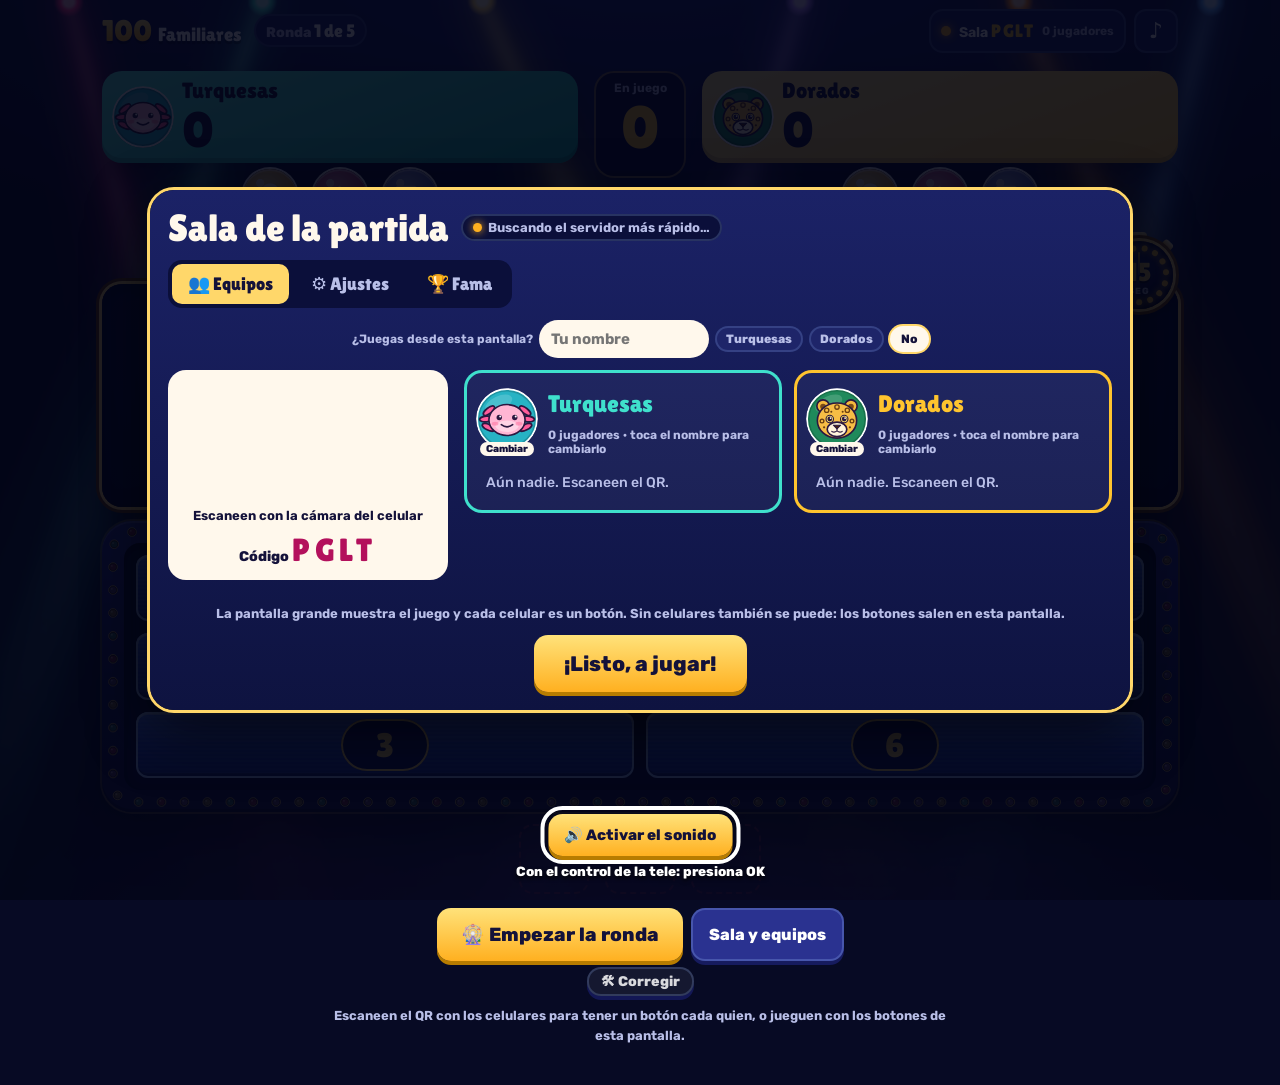
==== commit 25c1435f: "v43: si a quien le toca se le va el internet, el turno pasa a otro de su equipo" ====
--- a/juego.html
+++ b/juego.html
@@ -1726,7 +1726,7 @@
 <script src="vendor/qrcode.js"></script>
 <script>
 {
-const APPV='botones-v42';
+const APPV='botones-v43';
 const $=(s,r)=>(r||document).querySelector(s),$$=(s,r)=>[...(r||document).querySelectorAll(s)];
 const esc=s=>String(s).replace(/[&<>"]/g,c=>({'&':'&amp;','<':'&lt;','>':'&gt;','"':'&quot;'}[c]));
 const S={mute:false,music:'baja',gm:'j1',anime:true,order:'orden'};const view=()=>'tablero';let introOn=false;let flowTok=0;
@@ -3981,6 +3981,16 @@
 window.__j.finStart=()=>finStart();window.__j.meFlOn=()=>!$('#mefl').hidden;
 window.__j.flStart=()=>flStart();window.__j.hudStart=()=>hudStart();
 setInterval(()=>{try{if(!(R&&R.hud))meHud()}catch(e){}},500);
+/* si a quien le toca contestar se le cae el internet, le pasa el turno a otro de su equipo (sin ✕) y avisa */
+{const p0=NH.on.players;NH.on.players=function(){const r=p0.apply(this,arguments);try{const A=ASK;
+  if(R&&A&&A.open&&(R.phase==='play'||R.phase==='steal')&&A.uids.length&&A.uids.every(u=>!NH.P.get(u))){const t=R.phase==='steal'?1-R.ctl:R.ctl,nm=A.name||'Un jugador';
+    if(teamPhones(t).length){if(R.phase==='steal')R.thief=null;closeAsk('Se desconectó');clearGrace();hideSay();ckReset();toast(`📵 ${nm} se desconectó: le toca a otro de su equipo`);T(700,turnStart)}
+    else toast(`📵 ${nm} se desconectó. Pueden contestar en voz alta y tocar la ficha o ✕ Error.`)}}catch(e){}return r}}
+/* no esperar a que lo saquen: si su celular lleva 6 s sin dar señales, también se le pasa el turno */
+setInterval(()=>{try{const A=ASK;if(!R||!A||!A.open||A.uids.length!==1||!(R.phase==='play'||R.phase==='steal')||R.silenced)return;const p=NH.P.get(A.uids[0]);
+  if(p&&(p.local||!(performance.now()-(p.last||performance.now())>6000)))return;const t=R.phase==='steal'?1-R.ctl:R.ctl;if(teamPhones(t).length<(p?2:1))return;
+  const u=A.uids[0],nm=p?p.name:(A.name||'Un jugador');if(R.phase==='steal')R.thief=null;if(p)R.silenced=u;closeAsk('Se desconectó');clearGrace();hideSay();ckReset();toast(`📵 ${nm} perdió la conexión: le toca a otro de su equipo`);
+  T(700,()=>{turnStart();if(R&&R.silenced===u)R.silenced=null})}catch(e){}},1000);
 
 }
 </script>
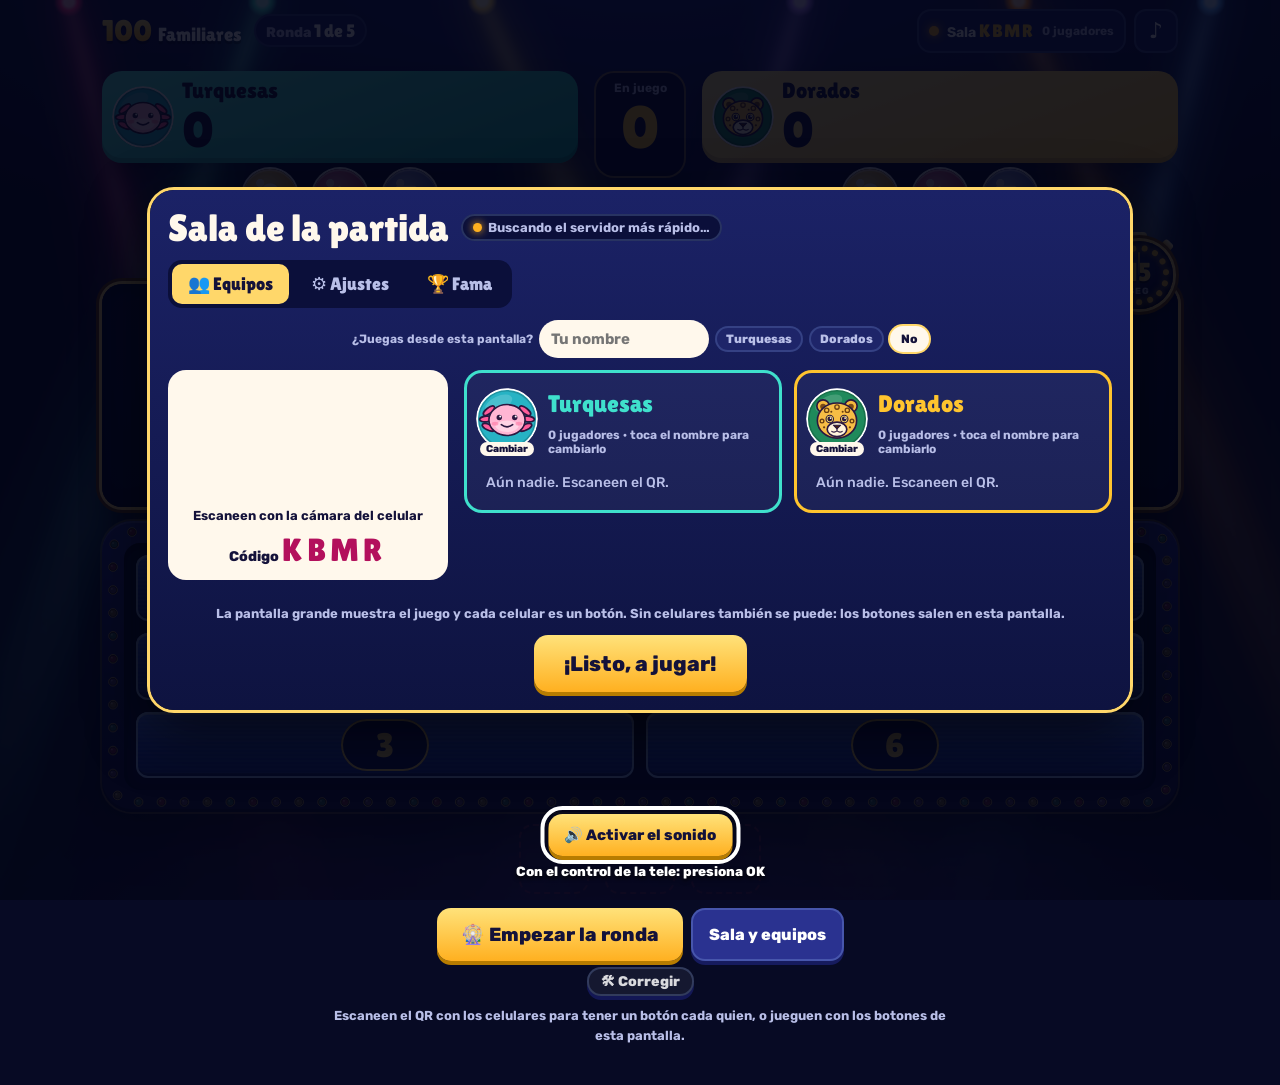
==== commit 170c44da: "v44: aura propia para cada logro legendario, mitico y secreto" ====
--- a/juego.html
+++ b/juego.html
@@ -1726,7 +1726,7 @@
 <script src="vendor/qrcode.js"></script>
 <script>
 {
-const APPV='botones-v43';
+const APPV='botones-v44';
 const $=(s,r)=>(r||document).querySelector(s),$$=(s,r)=>[...(r||document).querySelectorAll(s)];
 const esc=s=>String(s).replace(/[&<>"]/g,c=>({'&':'&amp;','<':'&lt;','>':'&gt;','"':'&quot;'}[c]));
 const S={mute:false,music:'baja',gm:'j1',anime:true,order:'orden'};const view=()=>'tablero';let introOn=false;let flowTok=0;
@@ -2298,15 +2298,42 @@
 const shopIt=(k,id)=>{try{return shopGet(k,id)}catch(e){return null}};
 const lgTitle=id=>LGM[id]?LGM[id].n:TPTIT[id]?TPTIT[id].n:(shopIt('ti',id)||{}).n||'';
 /* aura alrededor del animalito: clase según la rareza */
-const auraCls=a=>typeof a==='string'?(a===CRE.a?' aura aus-creador':shopIt('au',a)?' aura aus-'+a.slice(3):''):a>=0&&a<RAR.length?' aura aura-'+RAR[a].k:'';
+const lgAu=a=>typeof a==='string'&&a.slice(0,3)==='lg_'&&LGM[a.slice(3)]&&LGM[a.slice(3)].r>=4&&LGAU[a.slice(3)];
+const auraCls=a=>typeof a==='string'?(a===CRE.a?' aura aus-creador':lgAu(a)?' aura aul-'+a.slice(3):shopIt('au',a)?' aura aus-'+a.slice(3):''):a>=0&&a<RAR.length?' aura aura-'+RAR[a].k:'';
 /* lo que un jugador trae puesto, ya revisado (para que nadie mande cosas raras) */
 function eqClean(e){e=e&&typeof e==='object'?e:{};const S=(k,v)=>typeof v==='string'&&shopIt(k,v)?v:'';
-  return{t:LGM[e.t]||TPTIT[e.t]||S('ti',e.t)?e.t:'',a:Number.isInteger(e.a)&&e.a>=0&&e.a<RAR.length?e.a:S('au',e.a)||(e.a===CRE.a?CRE.a:-1),h:HORSES.some(x=>x.id===e.h)?e.h:S('hz',e.h)||(e.h===CRE.h?CRE.h:''),w:WRITES.some(x=>x.id===e.w)?e.w:S('wr',e.w)||(e.w===CRE.w?CRE.w:''),
+  return{t:LGM[e.t]||TPTIT[e.t]||S('ti',e.t)?e.t:'',a:Number.isInteger(e.a)&&e.a>=0&&e.a<RAR.length?e.a:S('au',e.a)||(e.a===CRE.a||lgAu(e.a)?e.a:-1),h:HORSES.some(x=>x.id===e.h)?e.h:S('hz',e.h)||(e.h===CRE.h?CRE.h:''),w:WRITES.some(x=>x.id===e.w)?e.w:S('wr',e.w)||(e.w===CRE.w?CRE.w:''),
     sk:S('sk',e.sk),ac:S('ac',e.ac),fo:S('fo',e.fo)||(e.fo===CRE.fo?CRE.fo:''),bu:S('bu',e.bu)||(e.bu===CRE.bu?CRE.bu:''),ce:S('ce',e.ce)||(e.ce===CRE.ce?CRE.ce:'')}}
 /* identificador corto y estable de cada pregunta (para recordar cuáles ya vio cada celular) */
 function qid(q){const s=String(q||'').toLowerCase().normalize('NFD').replace(/[̀-ͯ]/g,'').replace(/[^a-z0-9]/g,'');let h=5381;for(let i=0;i<s.length;i++)h=((h<<5)+h+s.charCodeAt(i))>>>0;return h.toString(36)}
 /* títulos míticos y secretos: se mueven poquito */
 const titCls=id=>{const r=LGM[id]?LGM[id].r:TPTIT[id]?-2:(shopIt('ti',id)||{r:-1}).r;return r===-2?TPTIT[id].c:r>=5?' tit-'+RAR[r].k:''};
+
+/* ===================== AURA PROPIA DE CADA LOGRO (legendarios, míticos y secretos) =====================
+   c: los dos colores · g: anillo que gira detrás · e: el emoji de la esquina · t: qué tan rápido late */
+const LGAU={
+  rayo:{c:['#ffe600','#00e5ff'],e:'⚡',t:.5,f:1},
+  guante:{c:['#ffffff','#b8c7d9'],e:'🧤',t:2.6},
+  relperf:{c:['#ffd23f','#8b5cf6'],e:'✨',g:'conic-gradient(#ffd23f,#8b5cf6,#ffd23f,#8b5cf6,#ffd23f)',s:4},
+  piedad:{c:['#ff2a2a','#2a0000'],e:'💥',t:1.1},
+  rompe:{c:['#ff5c9a','#3fe0cc'],e:'🎡',g:'conic-gradient(#ff5c9a 0 12.5%,#ffd23f 0 25%,#3fe0cc 0 37.5%,#5b8cff 0 50%,#ff5c9a 0 62.5%,#ffd23f 0 75%,#3fe0cc 0 87.5%,#5b8cff 0)',s:1.6},
+  invicto:{c:['#3b6dff','#ffd23f'],e:'🛡️',t:1.8},
+  perfecto:{c:['#ff5ce1','#5fe06a'],e:'💯',g:'conic-gradient(#ff5c9a,#ffd23f,#5fe06a,#3fe0cc,#8b5cf6,#ff5c9a)',s:2.4},
+  gente:{c:['#3fe0cc','#ff5c9a'],e:'📣',t:1.4},
+  gemelos:{c:['#ff5ce1','#00e5ff'],e:'👯',g:'conic-gradient(#ff5ce1 0 50%,#00e5ff 0)',s:2},
+  tigres:{c:['#ff8a00','#1a1a1a'],e:'🐯',g:'repeating-conic-gradient(#ff8a00 0 10deg,#1a1a1a 10deg 20deg)',s:5},
+  filo:{c:['#ffffff','#ff1744'],e:'🗡️',t:.35,f:1},
+  destino:{c:['#6a1bff','#ffd23f'],e:'🔮',g:'conic-gradient(from 0deg,#14002e,#6a1bff,#ffd23f 8%,#14002e 16%,#6a1bff)',s:2.8},
+  remontada:{c:['#22c55e','#ffd23f'],e:'🚀',t:1.2}};
+(function(){if(typeof document==='undefined'||!document.head)return;let s='';
+  for(const id in LGAU){const a=LGAU[id],c=a.c,k='aul-'+id;
+    s+=`.${k}{position:relative;isolation:isolate;box-shadow:0 0 0 3px ${c[0]},0 0 14px ${c[0]},0 0 28px ${c[1]}aa;animation:${k} ${a.t||2.2}s ${a.f?'steps(2,end)':'ease-in-out'} infinite}`+
+      `@keyframes ${k}{50%{box-shadow:0 0 0 3px ${c[1]},0 0 20px ${c[1]},0 0 36px ${c[0]}aa}}`+
+      (a.g?`.${k}::before{content:'';position:absolute;top:-6px;right:-6px;bottom:-6px;left:-6px;z-index:-1;border-radius:50%;background:${a.g};animation:aulSpin ${a.s||3}s linear infinite}`:'')+
+      `.${k}::after{content:'${a.e}';position:absolute;right:-7px;top:-9px;font-size:15px;line-height:1;pointer-events:none;filter:drop-shadow(0 1px 2px rgba(0,0,0,.6))}`+
+      `.prof-dot.${k}::after{display:none}`}
+  s+='.prof-dot[class*="aul-"]::before{top:-2px!important;right:-2px!important;bottom:-2px!important;left:-2px!important}@keyframes aulSpin{to{transform:rotate(1turn)}}.lite [class*="aul-"],.lite [class*="aul-"]::before{animation:none!important}';
+  const st=document.createElement('style');st.id='aul-css';st.textContent=s;document.head.appendChild(st)})();
 
 /* cuánto da cada cosa en fichas 🪙: una partida normal deja como 55–70 (lo usan el celular y la pantalla del juego) */
 const COIN={game:20,win:25,tie:10,day:15,streak:10,hit:3,one:3,steal:6,bz:2,flMax:20,ach:[10,20,40,70,120,200,300],tp:[300,150,75]};
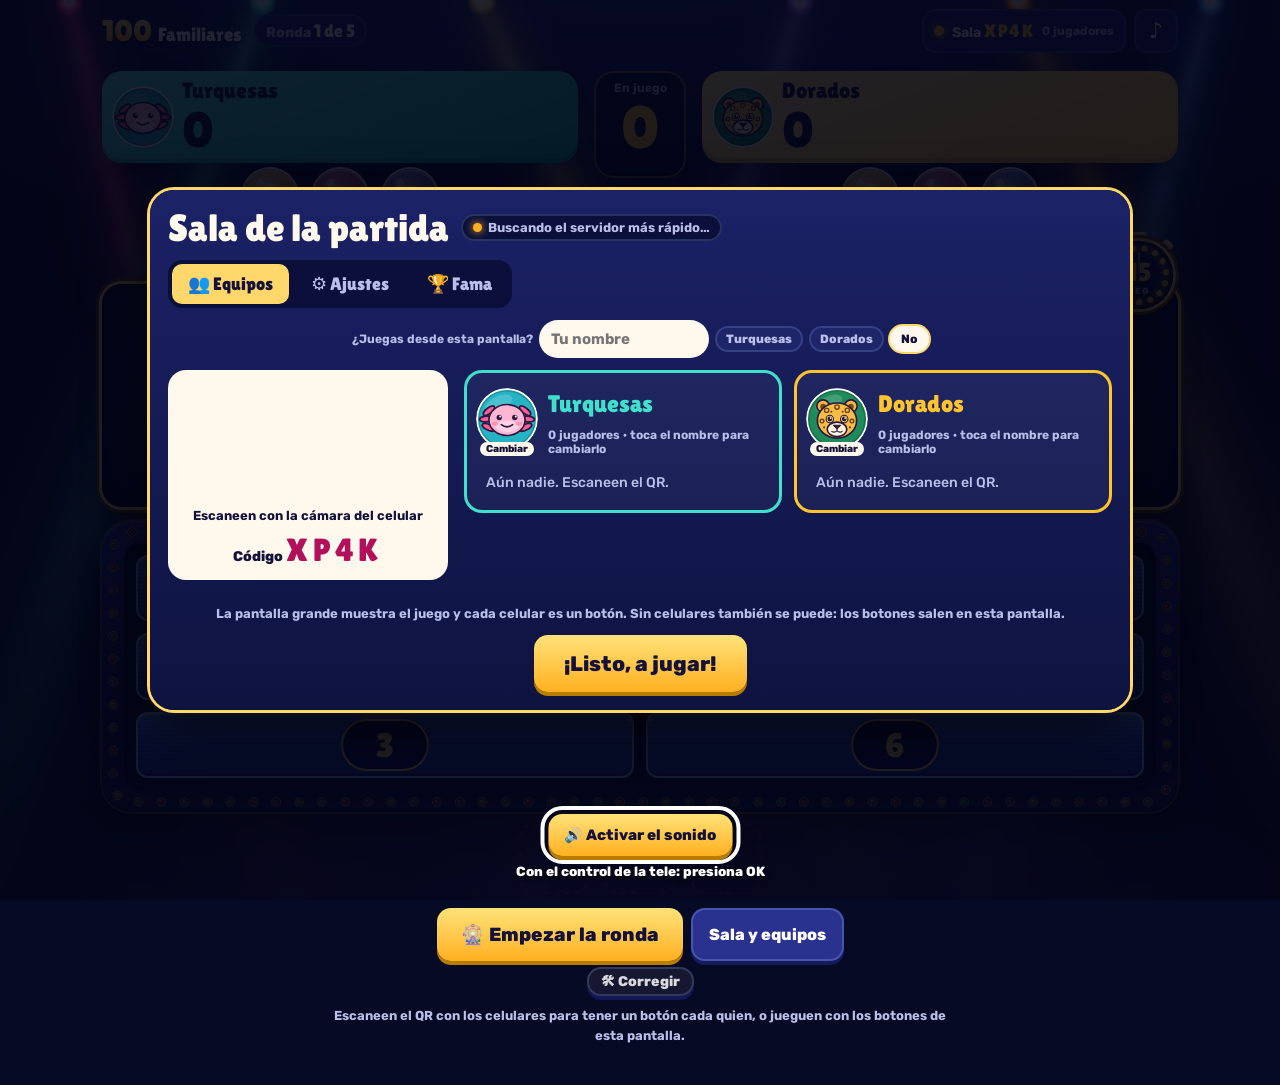
==== commit 99f80f60: "v45: letras y burbuja propias por logro, y mas contenido en la tiendita" ====
--- a/juego.html
+++ b/juego.html
@@ -1540,6 +1540,29 @@
 .hz-creador{filter:drop-shadow(0 0 5px #ffd23f) drop-shadow(0 0 10px rgba(255,92,225,.5))}
 .lite .aus-creador,.lite .aus-creador::before,.lite .tit-cre,.lite .wrp .l2-c{animation:none}
 
+/* ===== más letras, burbujas y auras de la tiendita (v45) ===== */
+.j-say.w-chicle #saytx .l2-c,.wrp.w-chicle .l2-c{color:#ff9be0;text-shadow:0 2px 0 #c2189b,0 0 10px #ffb3ec;animation:wrChi 1.4s ease-in-out infinite}@keyframes wrChi{50%{color:#ffd0f2;text-shadow:0 3px 0 #c2189b,0 0 16px #ff8ad8}}.j-say.w-chicle #saytx .l2-c:nth-child(3n+2),.wrp.w-chicle .l2-c:nth-child(3n+2){animation-delay:-0.47s}.j-say.w-chicle #saytx .l2-c:nth-child(3n),.wrp.w-chicle .l2-c:nth-child(3n){animation-delay:-0.93s}
+.j-say.w-tiza #saytx .l2-c,.wrp.w-tiza .l2-c{color:#f4f4ea;opacity:.92;text-shadow:1px 1px 0 rgba(255,255,255,.25),-1px 0 1px rgba(255,255,255,.3)}
+.j-say.w-comic #saytx .l2-c,.wrp.w-comic .l2-c{color:#ffe600;text-shadow:3px 3px 0 #111,-1px -1px 0 #111,1px -1px 0 #111,-1px 1px 0 #111,1px 1px 0 #111}
+.j-say.w-retro #saytx .l2-c,.wrp.w-retro .l2-c{color:#39ff14;text-shadow:0 0 6px #39ff14,2px 2px 0 #0a3d00;animation:wrRet 2.5s steps(1) infinite}@keyframes wrRet{0%,88%,94%{opacity:1}91%{opacity:.5}}
+.j-say.w-mar #saytx .l2-c,.wrp.w-mar .l2-c{color:#3fd0ff;text-shadow:0 0 8px #1e6bff;animation:wrMar 2s ease-in-out infinite}@keyframes wrMar{50%{color:#d6f4ff;text-shadow:0 0 12px #3fd0ff}}.j-say.w-mar #saytx .l2-c:nth-child(3n+2),.wrp.w-mar .l2-c:nth-child(3n+2){animation-delay:-0.67s}.j-say.w-mar #saytx .l2-c:nth-child(3n),.wrp.w-mar .l2-c:nth-child(3n){animation-delay:-1.33s}
+.j-say.w-sombra #saytx .l2-c,.wrp.w-sombra .l2-c{color:#fff;text-shadow:1px 1px 0 #b49bff,2px 2px 0 #8b5cf6,3px 3px 0 #6a3cff,4px 4px 0 #3b1fa8,6px 6px 8px rgba(0,0,0,.5)}
+.j-say.w-glitch #saytx .l2-c,.wrp.w-glitch .l2-c{color:#fff;text-shadow:2px 0 #ff2bd6,-2px 0 #00e5ff;animation:wrGli .9s steps(1) infinite}@keyframes wrGli{30%{text-shadow:-3px 0 #ff2bd6,3px 0 #00e5ff}60%{text-shadow:1px 2px #ff2bd6,-1px -2px #00e5ff}}.j-say.w-glitch #saytx .l2-c:nth-child(3n+2),.wrp.w-glitch .l2-c:nth-child(3n+2){animation-delay:-0.30s}.j-say.w-glitch #saytx .l2-c:nth-child(3n),.wrp.w-glitch .l2-c:nth-child(3n){animation-delay:-0.60s}
+.j-say.w-holo #saytx .l2-c,.wrp.w-holo .l2-c{color:#c9f7ff;text-shadow:0 0 10px rgba(255,255,255,.6);animation:wrHolo 3s linear infinite}@keyframes wrHolo{0%,100%{color:#c9f7ff}25%{color:#ffd6fb}50%{color:#fff6b0}75%{color:#d4ffe8}}.j-say.w-holo #saytx .l2-c:nth-child(3n+2),.wrp.w-holo .l2-c:nth-child(3n+2){animation-delay:-1.00s}.j-say.w-holo #saytx .l2-c:nth-child(3n),.wrp.w-holo .l2-c:nth-child(3n){animation-delay:-2.00s}
+.chat-m .bub.bu-menta p,.shop-bu.bu-menta p{background:linear-gradient(135deg,#c8fbeb,#3fe0cc);color:#053d33;box-shadow:none}.chat-m .bub.bu-menta p b,.shop-bu.bu-menta p b{color:#0b6b58}
+.chat-m .bub.bu-nube p,.shop-bu.bu-nube p{background:#fff;color:#2b3a67;box-shadow:0 3px 0 #c9d6ff;border-radius:22px}.chat-m .bub.bu-nube p::after,.shop-bu.bu-nube p::after{content:' ☁️'}.chat-m .bub.bu-nube p b,.shop-bu.bu-nube p b{color:#3b6dff}
+.chat-m .bub.bu-pizarra p,.shop-bu.bu-pizarra p{background:#1f4d3a;color:#f4f4ea;box-shadow:inset 0 0 0 3px #8a5a2b}.chat-m .bub.bu-pizarra p b,.shop-bu.bu-pizarra p b{color:#ffe680}
+.chat-m .bub.bu-comic p,.shop-bu.bu-comic p{background:#fff;color:#111;box-shadow:3px 3px 0 #111,inset 0 0 0 2px #111}.chat-m .bub.bu-comic p::before,.shop-bu.bu-comic p::before{content:'💥 '}.chat-m .bub.bu-comic p b,.shop-bu.bu-comic p b{color:#e8333f}
+.chat-m .bub.bu-hielo p,.shop-bu.bu-hielo p{background:linear-gradient(135deg,#eafaff,#9fd8ff);color:#0b3d6b;box-shadow:0 0 12px rgba(127,212,255,.6)}.chat-m .bub.bu-hielo p::after,.shop-bu.bu-hielo p::after{content:' ❄️'}.chat-m .bub.bu-hielo p b,.shop-bu.bu-hielo p b{color:#1e6bff}
+.chat-m .bub.bu-fuego p,.shop-bu.bu-fuego p{background:linear-gradient(0deg,#ff3d00,#ffb020);color:#fff;text-shadow:0 1px 2px rgba(0,0,0,.4);box-shadow:0 0 12px rgba(255,90,0,.5)}.chat-m .bub.bu-fuego p::after,.shop-bu.bu-fuego p::after{content:' 🔥'}.chat-m .bub.bu-fuego p b,.shop-bu.bu-fuego p b{color:#fff3a8}
+.chat-m .bub.bu-retro p,.shop-bu.bu-retro p{background:#0a0a0a;color:#39ff14;box-shadow:inset 0 0 0 2px #39ff14;font-family:monospace}.chat-m .bub.bu-retro p::before,.shop-bu.bu-retro p::before{content:'> '}.chat-m .bub.bu-retro p b,.shop-bu.bu-retro p b{color:#c6ff00}
+.chat-m .bub.bu-arcoiris p,.shop-bu.bu-arcoiris p{background:linear-gradient(90deg,#ff5c9a,#ffd23f,#3fe0cc,#5b8cff,#8b5cf6,#ff5c9a);background-size:300% 100%;color:#fff;text-shadow:0 1px 2px rgba(0,0,0,.55);animation:buArc 5s linear infinite}.chat-m .bub.bu-arcoiris p b,.shop-bu.bu-arcoiris p b{color:#fff}@keyframes buArc{to{background-position:300% 0}}
+.aus-sol{box-shadow:0 0 0 3px #ffb020,0 0 12px #ff8a00}
+.aus-selva{box-shadow:0 0 0 3px #22c55e,0 0 12px #5fe06a}.aus-selva::after{content:'🌿';position:absolute;right:-6px;top:-8px;font-size:15px;line-height:1;pointer-events:none}
+.aus-fuego{box-shadow:0 0 0 3px #ff5a00,0 0 14px #ff3d00,0 0 26px rgba(255,176,32,.6);animation:ausFue .5s ease-in-out infinite alternate}@keyframes ausFue{to{box-shadow:0 0 0 3px #ffb020,0 0 20px #ff5a00,0 0 34px rgba(255,61,0,.6)}}
+.aus-tormenta{box-shadow:0 0 0 3px #6a3cff,0 0 14px #3b1fa8;animation:ausTor 2.4s steps(1) infinite}.aus-tormenta::after{content:'🌩️';position:absolute;right:-6px;top:-9px;font-size:15px;line-height:1;pointer-events:none}@keyframes ausTor{0%,70%,80%{box-shadow:0 0 0 3px #6a3cff,0 0 14px #3b1fa8}74%,84%{box-shadow:0 0 0 3px #fff,0 0 24px #e0d4ff,0 0 40px #8b5cf6}}
+.lite .chat-m .bub.bu-arcoiris p,.lite .shop-bu.bu-arcoiris p{animation:none}
+
 /* ===== modo ligero: sin luces ni adornos pesados (lo importante se sigue viendo) ===== */
 .lite .marq canvas.l,.lite .rim canvas.l{animation:none!important;opacity:0!important}
 .lite #board .tile:not(.on) .front::after,.lite .l3-half::before{display:none!important}
@@ -1726,7 +1749,7 @@
 <script src="vendor/qrcode.js"></script>
 <script>
 {
-const APPV='botones-v44';
+const APPV='botones-v45';
 const $=(s,r)=>(r||document).querySelector(s),$$=(s,r)=>[...(r||document).querySelectorAll(s)];
 const esc=s=>String(s).replace(/[&<>"]/g,c=>({'&':'&amp;','<':'&lt;','>':'&gt;','"':'&quot;'}[c]));
 const S={mute:false,music:'baja',gm:'j1',anime:true,order:'orden'};const view=()=>'tablero';let introOn=false;let flowTok=0;
@@ -2130,7 +2153,7 @@
   fs:['46 28L46 38L46 47','24 28L23 38L23 47','49 28L49 38L49 47','27 28L26 38L26 47']};
 const hLeg=(p,c)=>{const e=p.split(/L|\s/).slice(-2);return `<path d="M${p}" fill="none" stroke="#2b1840" stroke-width="5.6"/><path d="M${p}" fill="none" stroke="${c}" stroke-width="3.2"/><circle cx="${e[0]}" cy="${e[1]}" r="2.1" fill="#2b1840"/>`};
 const HSKIN={fuego:['#c2410c','#ffb020'],uni:['#fbf8ff','url(#hrRain)'],fant:['rgba(210,230,255,.55)','rgba(170,200,255,.75)'],
-  /* de la tiendita */rosa:['#ffb3d1','#ff4f9a'],cebra:['url(#hrZeb)','#1d1d1d'],noche:['#1b1f4a','#7ab8ff'],dorado:['#f2c230','#fff3a8'],
+  /* de la tiendita */rosa:['#ffb3d1','#ff4f9a'],cebra:['url(#hrZeb)','#1d1d1d'],noche:['#1b1f4a','#7ab8ff'],dorado:['#f2c230','#fff3a8'],choco:['#7a4a26','#2b1a12'],hielo:['#d6f0ff','#5bb6ff'],neon:['#7cff5a','#ff2bd6'],galaxia:['#6a3cff','#c9f7ff'],
   /* del creador */creador:['#f7cf3c','url(#hrRain)']};
 function horseSVG(i,hz){const[c,m]=HSKIN[hz]||COATS[i%COATS.length];const fr=(k,a,b)=>Object.keys(HLEG).map(f=>`<g class="hr-f ${f}">${hLeg(HLEG[f][a],k)}${hLeg(HLEG[f][b],k)}</g>`).join('');
   return `<svg class="hr-h${hz?' hz-'+hz:''}" viewBox="0 0 80 50" aria-hidden="true">${hz==='uni'||hz==='creador'?'<defs><linearGradient id="hrRain" x1="0" x2="1"><stop offset="0" stop-color="#ff5ce1"/><stop offset=".33" stop-color="#ffd23f"/><stop offset=".66" stop-color="#3fe0cc"/><stop offset="1" stop-color="#8b5cf6"/></linearGradient></defs>':''}${hz==='cebra'?'<defs><pattern id="hrZeb" width="7" height="7" patternUnits="userSpaceOnUse" patternTransform="rotate(18)"><rect width="7" height="7" fill="#f4f4f4"/><rect width="3" height="7" fill="#1d1d1d"/></pattern></defs>':''}<g stroke-linecap="round" stroke-linejoin="round">
@@ -2299,11 +2322,12 @@
 const lgTitle=id=>LGM[id]?LGM[id].n:TPTIT[id]?TPTIT[id].n:(shopIt('ti',id)||{}).n||'';
 /* aura alrededor del animalito: clase según la rareza */
 const lgAu=a=>typeof a==='string'&&a.slice(0,3)==='lg_'&&LGM[a.slice(3)]&&LGM[a.slice(3)].r>=4&&LGAU[a.slice(3)];
+const lgW=w=>typeof w==='string'&&/^lg[a-z]+$/.test(w)&&lgAu('lg_'+w.slice(2)),lgB=b=>typeof b==='string'&&/^bu_lg[a-z]+$/.test(b)&&lgAu('lg_'+b.slice(5));
 const auraCls=a=>typeof a==='string'?(a===CRE.a?' aura aus-creador':lgAu(a)?' aura aul-'+a.slice(3):shopIt('au',a)?' aura aus-'+a.slice(3):''):a>=0&&a<RAR.length?' aura aura-'+RAR[a].k:'';
 /* lo que un jugador trae puesto, ya revisado (para que nadie mande cosas raras) */
 function eqClean(e){e=e&&typeof e==='object'?e:{};const S=(k,v)=>typeof v==='string'&&shopIt(k,v)?v:'';
-  return{t:LGM[e.t]||TPTIT[e.t]||S('ti',e.t)?e.t:'',a:Number.isInteger(e.a)&&e.a>=0&&e.a<RAR.length?e.a:S('au',e.a)||(e.a===CRE.a||lgAu(e.a)?e.a:-1),h:HORSES.some(x=>x.id===e.h)?e.h:S('hz',e.h)||(e.h===CRE.h?CRE.h:''),w:WRITES.some(x=>x.id===e.w)?e.w:S('wr',e.w)||(e.w===CRE.w?CRE.w:''),
-    sk:S('sk',e.sk),ac:S('ac',e.ac),fo:S('fo',e.fo)||(e.fo===CRE.fo?CRE.fo:''),bu:S('bu',e.bu)||(e.bu===CRE.bu?CRE.bu:''),ce:S('ce',e.ce)||(e.ce===CRE.ce?CRE.ce:'')}}
+  return{t:LGM[e.t]||TPTIT[e.t]||S('ti',e.t)?e.t:'',a:Number.isInteger(e.a)&&e.a>=0&&e.a<RAR.length?e.a:S('au',e.a)||(e.a===CRE.a||lgAu(e.a)?e.a:-1),h:HORSES.some(x=>x.id===e.h)?e.h:S('hz',e.h)||(e.h===CRE.h?CRE.h:''),w:WRITES.some(x=>x.id===e.w)?e.w:S('wr',e.w)||(e.w===CRE.w||lgW(e.w)?e.w:''),
+    sk:S('sk',e.sk),ac:S('ac',e.ac),fo:S('fo',e.fo)||(e.fo===CRE.fo?CRE.fo:''),bu:S('bu',e.bu)||(e.bu===CRE.bu||lgB(e.bu)?e.bu:''),ce:S('ce',e.ce)||(e.ce===CRE.ce?CRE.ce:'')}}
 /* identificador corto y estable de cada pregunta (para recordar cuáles ya vio cada celular) */
 function qid(q){const s=String(q||'').toLowerCase().normalize('NFD').replace(/[̀-ͯ]/g,'').replace(/[^a-z0-9]/g,'');let h=5381;for(let i=0;i<s.length;i++)h=((h<<5)+h+s.charCodeAt(i))>>>0;return h.toString(36)}
 /* títulos míticos y secretos: se mueven poquito */
@@ -2314,16 +2338,16 @@
 const LGAU={
   rayo:{c:['#ffe600','#00e5ff'],e:'⚡',t:.5,f:1},
   guante:{c:['#ffffff','#b8c7d9'],e:'🧤',t:2.6},
-  relperf:{c:['#ffd23f','#8b5cf6'],e:'✨',g:'conic-gradient(#ffd23f,#8b5cf6,#ffd23f,#8b5cf6,#ffd23f)',s:4},
-  piedad:{c:['#ff2a2a','#2a0000'],e:'💥',t:1.1},
+  relperf:{c:['#ffd23f','#8b5cf6'],e:'✨',g:'conic-gradient(#ffd23f,#8b5cf6,#ffd23f,#8b5cf6,#ffd23f)',s:4,lw:['#ffd23f','#d9c2ff']},
+  piedad:{c:['#ff2a2a','#2a0000'],e:'💥',t:1.1,lw:['#ff3b3b','#ffb0a0']},
   rompe:{c:['#ff5c9a','#3fe0cc'],e:'🎡',g:'conic-gradient(#ff5c9a 0 12.5%,#ffd23f 0 25%,#3fe0cc 0 37.5%,#5b8cff 0 50%,#ff5c9a 0 62.5%,#ffd23f 0 75%,#3fe0cc 0 87.5%,#5b8cff 0)',s:1.6},
-  invicto:{c:['#3b6dff','#ffd23f'],e:'🛡️',t:1.8},
+  invicto:{c:['#3b6dff','#ffd23f'],e:'🛡️',t:1.8,lw:['#9db8ff','#ffd23f']},
   perfecto:{c:['#ff5ce1','#5fe06a'],e:'💯',g:'conic-gradient(#ff5c9a,#ffd23f,#5fe06a,#3fe0cc,#8b5cf6,#ff5c9a)',s:2.4},
   gente:{c:['#3fe0cc','#ff5c9a'],e:'📣',t:1.4},
   gemelos:{c:['#ff5ce1','#00e5ff'],e:'👯',g:'conic-gradient(#ff5ce1 0 50%,#00e5ff 0)',s:2},
-  tigres:{c:['#ff8a00','#1a1a1a'],e:'🐯',g:'repeating-conic-gradient(#ff8a00 0 10deg,#1a1a1a 10deg 20deg)',s:5},
+  tigres:{c:['#ff8a00','#1a1a1a'],e:'🐯',g:'repeating-conic-gradient(#ff8a00 0 10deg,#1a1a1a 10deg 20deg)',s:5,lw:['#ff8a00','#ffd23f']},
   filo:{c:['#ffffff','#ff1744'],e:'🗡️',t:.35,f:1},
-  destino:{c:['#6a1bff','#ffd23f'],e:'🔮',g:'conic-gradient(from 0deg,#14002e,#6a1bff,#ffd23f 8%,#14002e 16%,#6a1bff)',s:2.8},
+  destino:{c:['#6a1bff','#ffd23f'],e:'🔮',g:'conic-gradient(from 0deg,#14002e,#6a1bff,#ffd23f 8%,#14002e 16%,#6a1bff)',s:2.8,lw:['#c9a8ff','#ffd23f']},
   remontada:{c:['#22c55e','#ffd23f'],e:'🚀',t:1.2}};
 (function(){if(typeof document==='undefined'||!document.head)return;let s='';
   for(const id in LGAU){const a=LGAU[id],c=a.c,k='aul-'+id;
@@ -2331,8 +2355,13 @@
       `@keyframes ${k}{50%{box-shadow:0 0 0 3px ${c[1]},0 0 20px ${c[1]},0 0 36px ${c[0]}aa}}`+
       (a.g?`.${k}::before{content:'';position:absolute;top:-6px;right:-6px;bottom:-6px;left:-6px;z-index:-1;border-radius:50%;background:${a.g};animation:aulSpin ${a.s||3}s linear infinite}`:'')+
       `.${k}::after{content:'${a.e}';position:absolute;right:-7px;top:-9px;font-size:15px;line-height:1;pointer-events:none;filter:drop-shadow(0 1px 2px rgba(0,0,0,.6))}`+
-      `.prof-dot.${k}::after{display:none}`}
-  s+='.prof-dot[class*="aul-"]::before{top:-2px!important;right:-2px!important;bottom:-2px!important;left:-2px!important}@keyframes aulSpin{to{transform:rotate(1turn)}}.lite [class*="aul-"],.lite [class*="aul-"]::before{animation:none!important}';
+      `.prof-dot.${k}::after{display:none}`;
+    const tc=(a.lw||c)[0],gc=(a.lw||c)[1],t=a.f?.7:a.t||2,w='w-lg'+id,L=`.j-say.${w} #saytx .l2-c,.wrp.${w} .l2-c`;
+    s+=`${L}{color:${tc};text-shadow:0 0 6px ${tc},0 0 16px ${gc};animation:wl-${id} ${t}s ${a.f?'steps(2,end)':'ease-in-out'} infinite}@keyframes wl-${id}{50%{color:${gc};text-shadow:0 0 8px ${gc},0 0 18px ${tc}}}`+
+      `.j-say.${w} #saytx .l2-c:nth-child(3n+2),.wrp.${w} .l2-c:nth-child(3n+2){animation-delay:-${(t/3).toFixed(2)}s}.j-say.${w} #saytx .l2-c:nth-child(3n),.wrp.${w} .l2-c:nth-child(3n){animation-delay:-${(t*2/3).toFixed(2)}s}`;
+    const B=`.chat-m .bub.bu-lg${id} p,.shop-bu.bu-lg${id} p`;
+    s+=`${B}{background:linear-gradient(135deg,${c[0]}55,${c[1]}77),#17123a;color:#fff;box-shadow:inset 0 0 0 2px ${c[0]},0 0 12px ${c[1]}99}.chat-m .bub.bu-lg${id} p::before,.shop-bu.bu-lg${id} p::before{content:'${a.e} '}.chat-m .bub.bu-lg${id} p b{color:${tc}}`}
+  s+='.prof-dot[class*="aul-"]::before{top:-2px!important;right:-2px!important;bottom:-2px!important;left:-2px!important}@keyframes aulSpin{to{transform:rotate(1turn)}}.lite [class*="aul-"],.lite [class*="aul-"]::before,.lite [class*="w-lg"] .l2-c{animation:none!important}';
   const st=document.createElement('style');st.id='aul-css';st.textContent=s;document.head.appendChild(st)})();
 
 /* cuánto da cada cosa en fichas 🪙: una partida normal deja como 55–70 (lo usan el celular y la pantalla del juego) */
@@ -2348,31 +2377,43 @@
   {id:'sk_choco',k:'sk',r:0,n:'Piel chocolate'},{id:'sk_menta',k:'sk',r:0,n:'Piel menta'},{id:'sk_sombra',k:'sk',r:1,n:'Piel sombra'},
   {id:'sk_nieve',k:'sk',r:2,n:'Piel de nieve'},{id:'sk_neon',k:'sk',r:2,n:'Piel neón'},{id:'sk_oro',k:'sk',r:3,n:'Piel de oro'},
   {id:'sk_fantasma',k:'sk',r:3,n:'Piel fantasma'},{id:'sk_lava',k:'sk',r:4,n:'Piel de lava'},{id:'sk_galaxia',k:'sk',r:4,n:'Piel galaxia'},{id:'sk_arcoiris',k:'sk',r:5,n:'Piel arcoíris'},
+  {id:'sk_coral',k:'sk',r:0,n:'Piel coral'},{id:'sk_cielo',k:'sk',r:1,n:'Piel cielo'},{id:'sk_veneno',k:'sk',r:2,n:'Piel veneno'},{id:'sk_cristal',k:'sk',r:3,n:'Piel de cristal'},
   /* accesorios */
   {id:'ac_gorrito',k:'ac',r:0,n:'Gorrito de fiesta'},{id:'ac_estrellas',k:'ac',r:0,n:'Estrellitas'},{id:'ac_mono',k:'ac',r:0,n:'Moño'},
   {id:'ac_medalla',k:'ac',r:1,n:'Medalla'},{id:'ac_audifonos',k:'ac',r:1,n:'Audífonos gamer'},{id:'ac_flor',k:'ac',r:1,n:'Flor en la oreja'},
   {id:'ac_charro',k:'ac',r:2,n:'Sombrero de charro'},{id:'ac_cuernos',k:'ac',r:2,n:'Cuernitos'},{id:'ac_corona',k:'ac',r:3,n:'Corona'},{id:'ac_halo',k:'ac',r:4,n:'Aureola'},
+  {id:'ac_gorra',k:'ac',r:0,n:'Gorra'},{id:'ac_globo',k:'ac',r:1,n:'Globito'},{id:'ac_mago',k:'ac',r:2,n:'Sombrero de mago'},{id:'ac_vikingo',k:'ac',r:3,n:'Casco vikingo'},
   /* fondos */
   {id:'fo_atardecer',k:'fo',r:0,n:'Fondo atardecer'},{id:'fo_mar',k:'fo',r:1,n:'Fondo mar'},{id:'fo_oro',k:'fo',r:2,n:'Fondo dorado'},
   {id:'fo_lava',k:'fo',r:3,n:'Fondo volcán'},{id:'fo_galaxia',k:'fo',r:3,n:'Fondo galaxia'},{id:'fo_arcoiris',k:'fo',r:4,n:'Fondo arcoíris'},
+  {id:'fo_selva',k:'fo',r:0,n:'Fondo selva'},{id:'fo_dulce',k:'fo',r:1,n:'Fondo dulce'},{id:'fo_noche',k:'fo',r:2,n:'Fondo noche estrellada'},{id:'fo_aurora',k:'fo',r:4,n:'Fondo aurora'},
   /* auras de la tienda */
   {id:'au_menta',k:'au',r:0,n:'Aura menta'},{id:'au_neon',k:'au',r:1,n:'Aura neón'},{id:'au_hielo',k:'au',r:2,n:'Aura de hielo'},{id:'au_corazon',k:'au',r:2,n:'Aura de corazones'},
   {id:'au_galaxia',k:'au',r:3,n:'Aura galaxia'},{id:'au_oro',k:'au',r:4,n:'Aura de oro'},{id:'au_fantasma',k:'au',r:4,n:'Aura fantasma'},{id:'au_prisma',k:'au',r:5,n:'Aura prisma'},
+  {id:'au_sol',k:'au',r:0,n:'Aura de sol'},{id:'au_selva',k:'au',r:1,n:'Aura de selva'},{id:'au_fuego',k:'au',r:3,n:'Aura de fuego'},{id:'au_tormenta',k:'au',r:4,n:'Aura de tormenta'},
   /* títulos */
   {id:'ti_mantequilla',k:'ti',r:0,n:'Dedos de Mantequilla'},{id:'ti_panucho',k:'ti',r:0,n:'Panucho Feliz'},{id:'ti_tianguis',k:'ti',r:0,n:'Rey del Tianguis'},
   {id:'ti_pulpo',k:'ti',r:1,n:'Cerebro de Pulpo'},{id:'ti_bomba',k:'ti',r:1,n:'Bomba Yucateca'},{id:'ti_casi',k:'ti',r:1,n:'Casi la Atino'},
   {id:'ti_habanero',k:'ti',r:2,n:'Puro Habanero'},{id:'ti_progreso',k:'ti',r:2,n:'Leyenda de Progreso'},{id:'ti_encuesta',k:'ti',r:2,n:'Encuestador Profesional'},
   {id:'ti_senor',k:'ti',r:3,n:'Señor de las Respuestas'},{id:'ti_mente',k:'ti',r:3,n:'Mente Maestra'},
   {id:'ti_calor',k:'ti',r:4,n:'Más Rápido que el Calor'},{id:'ti_oraculo',k:'ti',r:4,n:'El Oráculo'},{id:'ti_dueno',k:'ti',r:5,n:'Dueño del Tablero'},
+  {id:'ti_sobremesa',k:'ti',r:0,n:'Sabelotodo de Sobremesa'},{id:'ti_cochinita',k:'ti',r:0,n:'Cochinita Power'},{id:'ti_chisme',k:'ti',r:1,n:'Experto en Chismes'},{id:'ti_halcon',k:'ti',r:1,n:'Ojo de Halcón'},
+  {id:'ti_huracan',k:'ti',r:2,n:'Huracán Peninsular'},{id:'ti_marquesita',k:'ti',r:2,n:'Rey de la Marquesita'},{id:'ti_sureste',k:'ti',r:3,n:'El Botón Más Rápido del Sureste'},{id:'ti_cenote',k:'ti',r:4,n:'Más Profundo que un Cenote'},{id:'ti_leyenda',k:'ti',r:5,n:'Leyenda Familiar'},
   /* letras de tus respuestas en la pantalla */
   {id:'neon',k:'wr',r:2,n:'Letras neón'},{id:'hielo',k:'wr',r:3,n:'Letras de hielo'},{id:'fuego',k:'wr',r:4,n:'Letras de fuego'},{id:'arcoiris',k:'wr',r:5,n:'Letras arcoíris'},
+  {id:'chicle',k:'wr',r:0,n:'Letras de chicle'},{id:'tiza',k:'wr',r:0,n:'Letras de gis'},{id:'comic',k:'wr',r:1,n:'Letras de cómic'},{id:'retro',k:'wr',r:1,n:'Letras de maquinita'},
+  {id:'mar',k:'wr',r:2,n:'Letras de mar'},{id:'sombra',k:'wr',r:2,n:'Letras 3D'},{id:'glitch',k:'wr',r:3,n:'Letras glitch'},{id:'holo',k:'wr',r:4,n:'Letras holograma'},
   /* caballos */
   {id:'rosa',k:'hz',r:0,n:'Pony rosa'},{id:'cebra',k:'hz',r:1,n:'Cebra'},{id:'noche',k:'hz',r:2,n:'Caballo de medianoche'},{id:'dorado',k:'hz',r:3,n:'Caballo dorado'},
+  {id:'choco',k:'hz',r:0,n:'Caballo chocolate'},{id:'hielo',k:'hz',r:1,n:'Caballo de hielo'},{id:'neon',k:'hz',r:2,n:'Caballo neón'},{id:'galaxia',k:'hz',r:4,n:'Caballo galaxia'},
   /* burbujas del chat */
   {id:'bu_corazon',k:'bu',r:0,n:'Burbuja de corazón'},{id:'bu_neon',k:'bu',r:1,n:'Burbuja neón'},{id:'bu_oro',k:'bu',r:2,n:'Burbuja de oro'},{id:'bu_galaxia',k:'bu',r:3,n:'Burbuja galaxia'},
+  {id:'bu_menta',k:'bu',r:0,n:'Burbuja menta'},{id:'bu_nube',k:'bu',r:0,n:'Burbuja nube'},{id:'bu_pizarra',k:'bu',r:1,n:'Burbuja pizarrón'},{id:'bu_comic',k:'bu',r:1,n:'Burbuja de cómic'},
+  {id:'bu_hielo',k:'bu',r:2,n:'Burbuja de hielo'},{id:'bu_fuego',k:'bu',r:3,n:'Burbuja de fuego'},{id:'bu_retro',k:'bu',r:3,n:'Burbuja de maquinita'},{id:'bu_arcoiris',k:'bu',r:4,n:'Burbuja arcoíris'},
   /* celebración cuando ganas el botón (sale en la pantalla y en tu celular) */
   {id:'ce_confeti',k:'ce',r:0,n:'Celebración: confeti'},{id:'ce_globos',k:'ce',r:1,n:'Celebración: globos'},{id:'ce_fuegos',k:'ce',r:2,n:'Celebración: fuegos artificiales'},
-  {id:'ce_rayo',k:'ce',r:3,n:'Celebración: rayo'},{id:'ce_corona',k:'ce',r:4,n:'Celebración: corona'},{id:'ce_arcoiris',k:'ce',r:5,n:'Celebración: arcoíris'}];
+  {id:'ce_rayo',k:'ce',r:3,n:'Celebración: rayo'},{id:'ce_corona',k:'ce',r:4,n:'Celebración: corona'},{id:'ce_arcoiris',k:'ce',r:5,n:'Celebración: arcoíris'},
+  {id:'ce_corazones',k:'ce',r:1,n:'Celebración: corazones'},{id:'ce_monedas',k:'ce',r:2,n:'Celebración: lluvia de monedas'},{id:'ce_pinata',k:'ce',r:4,n:'Celebración: piñata'}];
 const SHOPM={};SHOP.forEach(x=>{x.p=PRICE[x.r];SHOPM[x.k+':'+x.id]=x;if(!SHOPM[x.id])SHOPM[x.id]=x});
 const shopGet=(k,id)=>SHOPM[k+':'+id]||null;
 const SHOPK={av:'Animalito',sk:'Piel',ac:'Accesorio',fo:'Fondo',au:'Aura',ti:'Título',wr:'Letras',hz:'Caballo',bu:'Burbuja',ce:'Celebración'};
@@ -2391,7 +2432,8 @@
 /* ===== el animalito con piel, accesorio y fondo: "base~piel~accesorio~fondo" ===== */
 const SKPAL={sk_choco:[['#3b2412','#7a4a26','#c89a6a'],'#5a3a20'],sk_menta:[['#1f8a6a','#5fe0b6','#d4fff2'],'#0f6b5a'],sk_sombra:[['#14141c','#34344a','#62627c'],'#06060c'],
   sk_nieve:[['#7fa8c9','#cfe8ff','#ffffff'],'#2c6fa8'],sk_neon:[['#ff2bd6','#00e5ff','#c6ff00'],'#140a30'],sk_oro:[['#7a5200','#d4a017','#ffe680'],'#4a3300'],
-  sk_fantasma:[['#8fa6e8','#cfdcff','#f6f8ff'],'#3b3f8f'],sk_lava:[['#5a0a00','#ff4d00','#ffc04d'],'#220300'],sk_galaxia:[['#2a1060','#6a3cff','#c9a8ff'],'#0b0624'],sk_arcoiris:[null,'#2a1c5a']};
+  sk_fantasma:[['#8fa6e8','#cfdcff','#f6f8ff'],'#3b3f8f'],sk_lava:[['#5a0a00','#ff4d00','#ffc04d'],'#220300'],sk_galaxia:[['#2a1060','#6a3cff','#c9a8ff'],'#0b0624'],sk_arcoiris:[null,'#2a1c5a'],
+  sk_coral:[['#a8323a','#ff6f61','#ffc2b3'],'#7a1f2a'],sk_cielo:[['#1e5fa8','#5bb6ff','#d6efff'],'#123f75'],sk_veneno:[['#3b0a5a','#8bff3a','#e0ffc0'],'#1f0533'],sk_cristal:[['#6b5bd6','#c4b8ff','#f4f0ff'],'#2e2470']};
 const RAINBOW=['#ff5c9a','#ffd23f','#3fe0cc','#8b5cf6','#ff8a1a','#5fe06a'];
 const hexL=h=>{h=h.replace('#','');if(h.length===3)h=h.split('').map(c=>c+c).join('');const n=parseInt(h,16),r=(n>>16&255)/255,g=(n>>8&255)/255,b=(n&255)/255;return .2126*r+.7152*g+.0722*b};
 function skinArt(art,sk){const P=SKPAL[sk];if(!P)return art;let k=0;const map={};
@@ -2407,8 +2449,16 @@
   ac_charro:`<g transform="translate(0 8)"><ellipse cx="60" cy="24" rx="54" ry="11" fill="#2b1a12" stroke="#2b1840" stroke-width="2.6"/><path d="M40 24c0-20 8-26 20-26s20 6 20 26z" fill="#3b2412" stroke="#2b1840" stroke-width="2.6"/><path d="M41 18h38" stroke="#ffd23f" stroke-width="3"/><ellipse cx="60" cy="24" rx="54" ry="11" fill="none" stroke="#ffd23f" stroke-width="1.6" stroke-dasharray="4 5"/></g>`,
   ac_cuernos:`<path d="M30 30c-6-10-4-22 2-28c0 10 6 16 12 20z" fill="#e8333f" stroke="#2b1840" stroke-width="2.4" stroke-linejoin="round"/><path d="M90 30c6-10 4-22-2-28c0 10-6 16-12 20z" fill="#e8333f" stroke="#2b1840" stroke-width="2.4" stroke-linejoin="round"/>`,
   ac_corona:`<g transform="translate(0 6)"><path d="M36 26L32 2L48 14L60 -2L72 14L88 2L84 26Z" fill="#ffd23f" stroke="#2b1840" stroke-width="2.6" stroke-linejoin="round"/><circle cx="60" cy="16" r="4" fill="#ff2e88"/><circle cx="44" cy="20" r="3" fill="#3fe0cc"/><circle cx="76" cy="20" r="3" fill="#3fe0cc"/></g>`,
-  ac_halo:`<g transform="translate(0 6)"><ellipse cx="60" cy="4" rx="26" ry="7" fill="none" stroke="#fff6b0" stroke-width="8" opacity=".55"/><ellipse cx="60" cy="4" rx="26" ry="7" fill="none" stroke="#ffd23f" stroke-width="4"/></g>`};
+  ac_halo:`<g transform="translate(0 6)"><ellipse cx="60" cy="4" rx="26" ry="7" fill="none" stroke="#fff6b0" stroke-width="8" opacity=".55"/><ellipse cx="60" cy="4" rx="26" ry="7" fill="none" stroke="#ffd23f" stroke-width="4"/></g>`,
+  ac_gorra:`<g transform="translate(0 6)"><path d="M34 26c0-18 12-26 26-26s26 8 26 26z" fill="#e8333f" stroke="#2b1840" stroke-width="2.6" stroke-linejoin="round"/><path d="M60 2v22" stroke="#b81f2b" stroke-width="2"/><path d="M76 24c10 0 22 1 28 5c-6 3-18 3-28 1z" fill="#b81f2b" stroke="#2b1840" stroke-width="2.4" stroke-linejoin="round"/><circle cx="60" cy="1" r="3" fill="#ffd23f" stroke="#2b1840" stroke-width="1.6"/></g>`,
+  ac_globo:`<path d="M101 58q-6 16 2 34" fill="none" stroke="#fff" stroke-width="1.8"/><ellipse cx="101" cy="42" rx="11" ry="14" fill="#3fe0cc" stroke="#2b1840" stroke-width="2.4"/><path d="M98 56l3 4l3-4z" fill="#3fe0cc" stroke="#2b1840" stroke-width="1.6" stroke-linejoin="round"/><ellipse cx="97" cy="37" rx="3" ry="5" fill="#fff" opacity=".55"/>`,
+  ac_mago:`<g transform="translate(0 6)"><path d="M38 26L66 -6L82 26Z" fill="#3b2a8f" stroke="#2b1840" stroke-width="2.6" stroke-linejoin="round"/><ellipse cx="60" cy="26" rx="30" ry="6" fill="#2a1f6b" stroke="#2b1840" stroke-width="2.4"/><path d="M60 8l1.6 3.4l3.6.4l-2.7 2.5l.8 3.6l-3.3-1.9l-3.3 1.9l.8-3.6l-2.7-2.5l3.6-.4z" fill="#ffd23f"/><circle cx="71" cy="17" r="1.8" fill="#ffd23f"/></g>`,
+  ac_vikingo:`<g transform="translate(0 8)"><path d="M37 22c-10-4-14-14-12-24c4 8 10 12 18 13z" fill="#f4ecd8" stroke="#2b1840" stroke-width="2.4" stroke-linejoin="round"/><path d="M83 22c10-4 14-14 12-24c-4 8-10 12-18 13z" fill="#f4ecd8" stroke="#2b1840" stroke-width="2.4" stroke-linejoin="round"/><path d="M36 26c0-16 10-24 24-24s24 8 24 24z" fill="#9aa3b8" stroke="#2b1840" stroke-width="2.6" stroke-linejoin="round"/><path d="M36 23h48" stroke="#c28a2b" stroke-width="5"/><path d="M60 3v18" stroke="#6b7390" stroke-width="3"/></g>`};
 const FOND={
+  fo_selva:['<linearGradient id="fg-selva" x1="0" y1="0" x2="0" y2="1"><stop offset="0" stop-color="#7be07f"/><stop offset="1" stop-color="#0f6b3a"/></linearGradient>','url(#fg-selva)','<g fill="#0b4d2a" opacity=".5"><path d="M4 70c10-14 22-16 30-14c-10 4-18 12-22 24z"/><path d="M116 70c-10-14-22-16-30-14c10 4 18 12 22 24z"/><path d="M30 104c4-12 14-16 22-14c-8 2-14 8-16 18z"/></g>'],
+  fo_dulce:['<linearGradient id="fg-dulce" x1="0" y1="0" x2="1" y2="1"><stop offset="0" stop-color="#ffe0f4"/><stop offset="1" stop-color="#ff7ccf"/></linearGradient>','url(#fg-dulce)','<g fill="#fff" opacity=".7"><circle cx="20" cy="30" r="3"/><circle cx="98" cy="24" r="2.5"/><circle cx="102" cy="92" r="3"/><circle cx="16" cy="88" r="2.5"/></g>'],
+  fo_noche:['<radialGradient id="fg-noche" cx=".7" cy=".2"><stop offset="0" stop-color="#2c3f8f"/><stop offset="1" stop-color="#070b26"/></radialGradient>','url(#fg-noche)','<circle cx="96" cy="26" r="8" fill="#fff6c8" opacity=".9"/><g fill="#fff"><circle cx="20" cy="36" r="1.4"/><circle cx="30" cy="98" r="1.2"/><circle cx="104" cy="80" r="1.5"/><circle cx="72" cy="12" r="1"/><circle cx="14" cy="66" r="1"/></g>'],
+  fo_aurora:['<linearGradient id="fg-aurora" x1="0" y1="0" x2="1" y2="1"><stop offset="0" stop-color="#0b1a3d"/><stop offset=".38" stop-color="#1fbf8f"/><stop offset=".62" stop-color="#6a3cff"/><stop offset="1" stop-color="#0b0624"/></linearGradient>','url(#fg-aurora)','<path d="M0 50q30-20 60-4t60-8" fill="none" stroke="#7dffcf" stroke-width="5" opacity=".35"/>'],
   fo_atardecer:['<linearGradient id="fg-atardecer" x1="0" y1="0" x2="0" y2="1"><stop offset="0" stop-color="#ffb03a"/><stop offset="1" stop-color="#ff3d7f"/></linearGradient>','url(#fg-atardecer)',''],
   fo_mar:['<linearGradient id="fg-mar" x1="0" y1="0" x2="0" y2="1"><stop offset="0" stop-color="#3fd0ff"/><stop offset="1" stop-color="#1050b8"/></linearGradient>','url(#fg-mar)','<path d="M2 92q14-8 28 0t28 0t28 0t32 0V120H2z" fill="#0b3d8f" opacity=".45"/>'],
   fo_oro:['<radialGradient id="fg-oro"><stop offset="0" stop-color="#fff3a8"/><stop offset=".6" stop-color="#e0a816"/><stop offset="1" stop-color="#8a5a00"/></radialGradient>','url(#fg-oro)',''],
@@ -2441,8 +2491,12 @@
     for(let i=0;i<16*N;i++){const a=Math.PI*2*i/16;P('<b class="ray"></b>',cx,cy,[{transform:`translate(-50%,-50%) rotate(${a}rad) scaleY(.2)`,opacity:.9},{transform:`translate(-50%,-50%) rotate(${a}rad) scaleY(1.6)`,opacity:0}],1300)}}
   else if(kind==='ce_arcoiris'){P('🌈',cx,cy,[{transform:'translate(-50%,-50%) scale(.3)',opacity:0},{transform:'translate(-50%,-60%) scale(2.2)',opacity:1,offset:.4},{transform:'translate(-50%,-80%) scale(2.4)',opacity:0}],1900,'huge');
     for(let i=0;i<30*N;i++){const a=Math.random()*Math.PI*2,v=60+Math.random()*160;P('✦',cx,cy,[{transform:'translate(-50%,-50%) scale(.4)',color:cols[i%6]},{transform:`translate(calc(-50% + ${Math.cos(a)*v}px),calc(-50% + ${Math.sin(a)*v}px)) scale(1.2)`,opacity:0,color:cols[(i+2)%6]}],1300+Math.random()*500,'star')}}
+  else if(kind==='ce_corazones')for(let i=0;i<18*N;i++){const a=Math.random()*Math.PI*2,v=70+Math.random()*150;P(['💖','💗','💕'][i%3],cx,cy,[{transform:'translate(-50%,-50%) scale(.3)'},{transform:`translate(calc(-50% + ${Math.cos(a)*v}px),calc(-50% + ${Math.sin(a)*v-40}px)) scale(1.2)`,opacity:0}],1400+Math.random()*500,'big')}
+  else if(kind==='ce_monedas')for(let i=0;i<22*N;i++){const x=cx+(Math.random()-.5)*r.width*1.4;setTimeout(()=>P('🪙',x,r.top-60,[{transform:'translate(-50%,0) rotateY(0deg)'},{transform:`translate(-50%,${r.height+160}px) rotateY(720deg)`,opacity:.1}],1300+Math.random()*500,'big'),Math.random()*600)}
+  else if(kind==='ce_pinata'){P('🪅',cx,r.top,[{transform:'translate(-50%,-180px) rotate(-12deg)',opacity:0},{transform:'translate(-50%,-20px) rotate(10deg)',opacity:1,offset:.35},{transform:'translate(-50%,-20px) rotate(-10deg)',opacity:1,offset:.6},{transform:'translate(-50%,-20px) scale(1.5)',opacity:0}],1100,'huge');
+    setTimeout(()=>{for(let i=0;i<26*N;i++){const a=Math.random()*Math.PI*2,v=60+Math.random()*170;P(['🍬','🍭','🍫','⭐'][i%4],cx,r.top+10,[{transform:'translate(-50%,-50%) scale(.4)'},{transform:`translate(calc(-50% + ${Math.cos(a)*v}px),calc(-50% + ${Math.sin(a)*v+140}px)) rotate(${Math.random()*540}deg)`,opacity:0}],1500+Math.random()*500,'big')}},700)}
   setTimeout(()=>lay.remove(),3400)}
-const CEIC={ce_creador:'👑',ce_confeti:'🎊',ce_globos:'🎈',ce_fuegos:'🎆',ce_rayo:'⚡',ce_corona:'👑',ce_arcoiris:'🌈'};
+const CEIC={ce_creador:'👑',ce_confeti:'🎊',ce_globos:'🎈',ce_fuegos:'🎆',ce_rayo:'⚡',ce_corona:'👑',ce_arcoiris:'🌈',ce_corazones:'💖',ce_monedas:'🪙',ce_pinata:'🪅'};
 
 /* ===================== RONDA RELÁMPAGO: lo que se ve en la pantalla grande (y en la vista del celular) =====================
    v = {ph:'pick'|'b1'|'b2'|'rev'|'done', id, left, tot, tn:[nombres], ps:[[{n,av,a},…],…], prog:[[n,n],[n,n]], bat, qs:[…], cells:[{b,k,t,txt,ans,pts,dup}], sum:[a,b], dbl} */
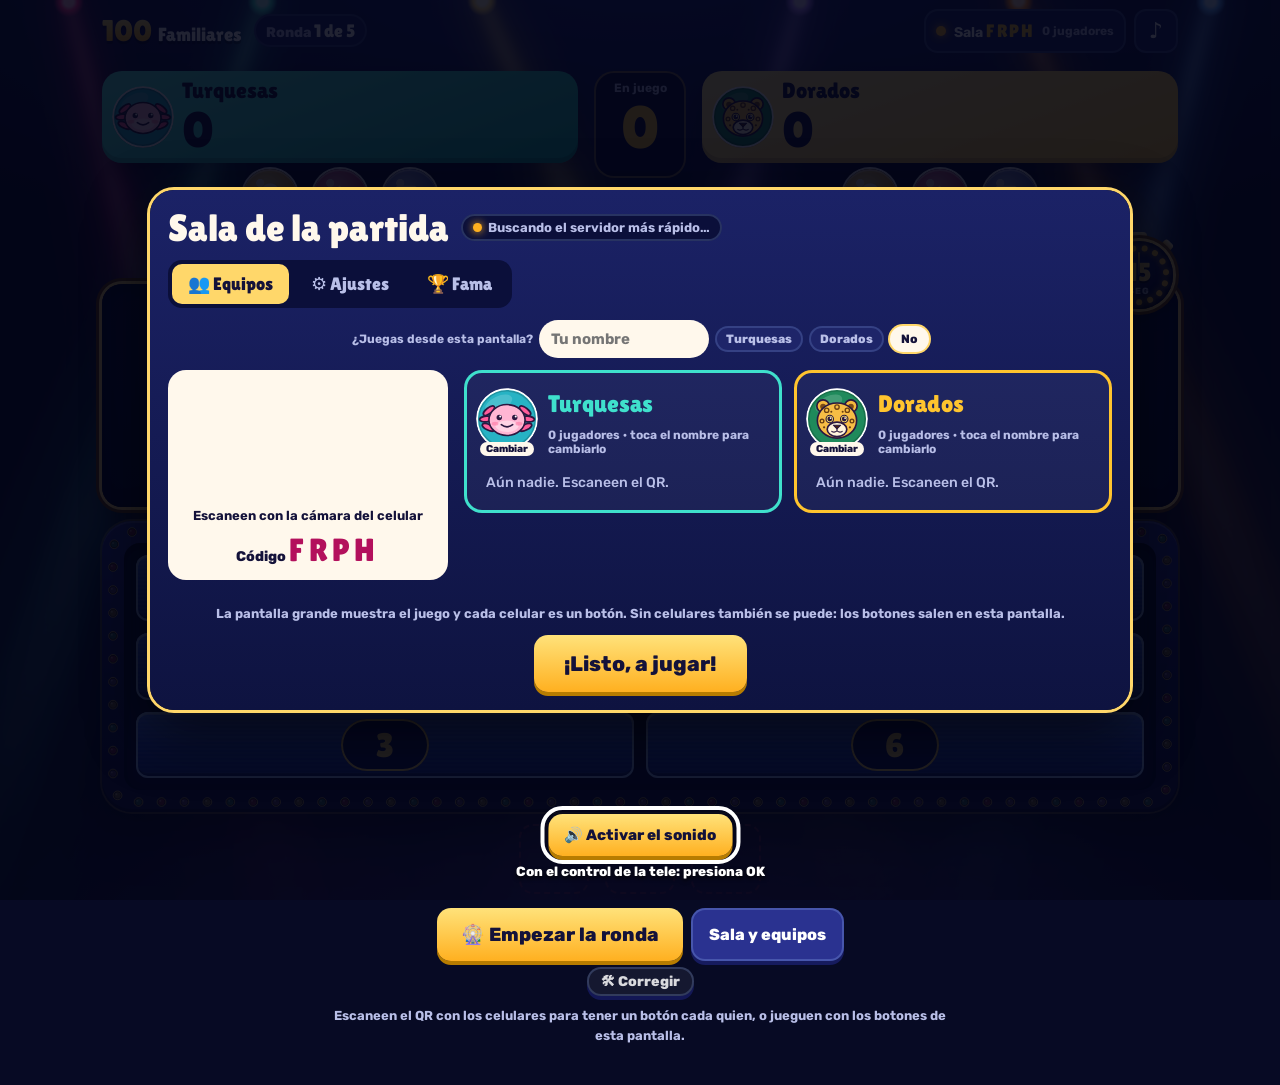
==== commit 079bd4f6: "v46: nombre unico, tienda individual, colecciones y compensacion" ====
--- a/juego.html
+++ b/juego.html
@@ -1562,6 +1562,8 @@
 .aus-fuego{box-shadow:0 0 0 3px #ff5a00,0 0 14px #ff3d00,0 0 26px rgba(255,176,32,.6);animation:ausFue .5s ease-in-out infinite alternate}@keyframes ausFue{to{box-shadow:0 0 0 3px #ffb020,0 0 20px #ff5a00,0 0 34px rgba(255,61,0,.6)}}
 .aus-tormenta{box-shadow:0 0 0 3px #6a3cff,0 0 14px #3b1fa8;animation:ausTor 2.4s steps(1) infinite}.aus-tormenta::after{content:'🌩️';position:absolute;right:-6px;top:-9px;font-size:15px;line-height:1;pointer-events:none}@keyframes ausTor{0%,70%,80%{box-shadow:0 0 0 3px #6a3cff,0 0 14px #3b1fa8}74%,84%{box-shadow:0 0 0 3px #fff,0 0 24px #e0d4ff,0 0 40px #8b5cf6}}
 .lite .chat-m .bub.bu-arcoiris p,.lite .shop-bu.bu-arcoiris p{animation:none}
+.aus-oceano{box-shadow:0 0 0 3px #1e9bff,0 0 12px #3fd0ff;animation:ausOce 2.6s ease-in-out infinite}.aus-oceano::after{content:'🌊';position:absolute;right:-6px;top:-8px;font-size:15px;line-height:1;pointer-events:none}@keyframes ausOce{50%{box-shadow:0 0 0 3px #3fe0cc,0 0 18px #1e9bff}}
+.aus-sombra{box-shadow:0 0 0 3px #2a1f3d,0 0 14px #5b3c88,0 0 26px rgba(20,10,40,.8);animation:ausSom 3s ease-in-out infinite}@keyframes ausSom{50%{box-shadow:0 0 0 3px #4a3570,0 0 20px #2a1f3d,0 0 34px rgba(91,60,136,.7)}}
 
 /* ===== modo ligero: sin luces ni adornos pesados (lo importante se sigue viendo) ===== */
 .lite .marq canvas.l,.lite .rim canvas.l{animation:none!important;opacity:0!important}
@@ -1749,7 +1751,7 @@
 <script src="vendor/qrcode.js"></script>
 <script>
 {
-const APPV='botones-v45';
+const APPV='botones-v46';
 const $=(s,r)=>(r||document).querySelector(s),$$=(s,r)=>[...(r||document).querySelectorAll(s)];
 const esc=s=>String(s).replace(/[&<>"]/g,c=>({'&':'&amp;','<':'&lt;','>':'&gt;','"':'&quot;'}[c]));
 const S={mute:false,music:'baja',gm:'j1',anime:true,order:'orden'};const view=()=>'tablero';let introOn=false;let flowTok=0;
@@ -2363,6 +2365,14 @@
     s+=`${B}{background:linear-gradient(135deg,${c[0]}55,${c[1]}77),#17123a;color:#fff;box-shadow:inset 0 0 0 2px ${c[0]},0 0 12px ${c[1]}99}.chat-m .bub.bu-lg${id} p::before,.shop-bu.bu-lg${id} p::before{content:'${a.e} '}.chat-m .bub.bu-lg${id} p b{color:${tc}}`}
   s+='.prof-dot[class*="aul-"]::before{top:-2px!important;right:-2px!important;bottom:-2px!important;left:-2px!important}@keyframes aulSpin{to{transform:rotate(1turn)}}.lite [class*="aul-"],.lite [class*="aul-"]::before,.lite [class*="w-lg"] .l2-c{animation:none!important}';
   const st=document.createElement('style');st.id='aul-css';st.textContent=s;document.head.appendChild(st)})();
+/* ===================== NOMBRES: uno por persona, sin groserías ===================== */
+const NMB=['pendej','verga','chinga','mierda','cabron','marica','zorra','culero','mamon','ojete','estupid','imbecil','idiota','pinche','puto','puta','perra','culo','joto','pito','caca','teta','coño','polla','follar','porno','nazi','hitler','fuck','shit','bitch','pussy','dick','nigg','sexo','mames','huev','naco','gorda','gordo','feo','fea','tonto','tonta'];
+const nmNorm=s=>String(s||'').toLowerCase().normalize('NFD').replace(/[̀-ͯ]/g,'').replace(/[4@]/g,'a').replace(/3/g,'e').replace(/[1!|]/g,'i').replace(/0/g,'o').replace(/[5$]/g,'s').replace(/7/g,'t');
+/* regresa [error] o [null, nombre limpio] */
+function nmCheck(s){s=String(s||'').replace(/\s+/g,' ').trim();if(s.length<2)return['Escribe por lo menos 2 letras.'];if(s.length>14)return['Máximo 14 letras.'];
+  let ok=true;try{ok=new RegExp('^[\\p{L}\\p{N} ._\'-]+$','u').test(s)}catch(e){ok=/^[A-Za-zÀ-ÿ0-9 ._'-]+$/.test(s)}if(!ok)return['Solo letras, números y espacios.'];
+  const w=nmNorm(s),wj=w.replace(/[^a-zñ]/g,''),ws=w.split(/[^a-zñ]+/);
+  if(NMB.some(b=>b.length>=5?wj.includes(b):ws.includes(b)||wj===b))return['Ese nombre no se vale, ponte otro.'];return[null,s]}
 
 /* cuánto da cada cosa en fichas 🪙: una partida normal deja como 55–70 (lo usan el celular y la pantalla del juego) */
 const COIN={game:20,win:25,tie:10,day:15,streak:10,hit:3,one:3,steal:6,bz:2,flMax:20,ach:[10,20,40,70,120,200,300],tp:[300,150,75]};
@@ -2383,6 +2393,7 @@
   {id:'ac_medalla',k:'ac',r:1,n:'Medalla'},{id:'ac_audifonos',k:'ac',r:1,n:'Audífonos gamer'},{id:'ac_flor',k:'ac',r:1,n:'Flor en la oreja'},
   {id:'ac_charro',k:'ac',r:2,n:'Sombrero de charro'},{id:'ac_cuernos',k:'ac',r:2,n:'Cuernitos'},{id:'ac_corona',k:'ac',r:3,n:'Corona'},{id:'ac_halo',k:'ac',r:4,n:'Aureola'},
   {id:'ac_gorra',k:'ac',r:0,n:'Gorra'},{id:'ac_globo',k:'ac',r:1,n:'Globito'},{id:'ac_mago',k:'ac',r:2,n:'Sombrero de mago'},{id:'ac_vikingo',k:'ac',r:3,n:'Casco vikingo'},
+  {id:'ac_ninja',k:'ac',r:1,n:'Banda ninja'},{id:'ac_antena',k:'ac',r:1,n:'Antenitas'},{id:'ac_pirata',k:'ac',r:2,n:'Pañuelo pirata'},{id:'ac_dino',k:'ac',r:2,n:'Picos de dinosaurio'},{id:'ac_astro',k:'ac',r:3,n:'Casco de astronauta'},
   /* fondos */
   {id:'fo_atardecer',k:'fo',r:0,n:'Fondo atardecer'},{id:'fo_mar',k:'fo',r:1,n:'Fondo mar'},{id:'fo_oro',k:'fo',r:2,n:'Fondo dorado'},
   {id:'fo_lava',k:'fo',r:3,n:'Fondo volcán'},{id:'fo_galaxia',k:'fo',r:3,n:'Fondo galaxia'},{id:'fo_arcoiris',k:'fo',r:4,n:'Fondo arcoíris'},
@@ -2391,14 +2402,20 @@
   {id:'au_menta',k:'au',r:0,n:'Aura menta'},{id:'au_neon',k:'au',r:1,n:'Aura neón'},{id:'au_hielo',k:'au',r:2,n:'Aura de hielo'},{id:'au_corazon',k:'au',r:2,n:'Aura de corazones'},
   {id:'au_galaxia',k:'au',r:3,n:'Aura galaxia'},{id:'au_oro',k:'au',r:4,n:'Aura de oro'},{id:'au_fantasma',k:'au',r:4,n:'Aura fantasma'},{id:'au_prisma',k:'au',r:5,n:'Aura prisma'},
   {id:'au_sol',k:'au',r:0,n:'Aura de sol'},{id:'au_selva',k:'au',r:1,n:'Aura de selva'},{id:'au_fuego',k:'au',r:3,n:'Aura de fuego'},{id:'au_tormenta',k:'au',r:4,n:'Aura de tormenta'},
+  {id:'au_oceano',k:'au',r:1,n:'Aura de océano'},{id:'au_sombra',k:'au',r:2,n:'Aura de sombra'},
   /* títulos */
-  {id:'ti_mantequilla',k:'ti',r:0,n:'Dedos de Mantequilla'},{id:'ti_panucho',k:'ti',r:0,n:'Panucho Feliz'},{id:'ti_tianguis',k:'ti',r:0,n:'Rey del Tianguis'},
-  {id:'ti_pulpo',k:'ti',r:1,n:'Cerebro de Pulpo'},{id:'ti_bomba',k:'ti',r:1,n:'Bomba Yucateca'},{id:'ti_casi',k:'ti',r:1,n:'Casi la Atino'},
-  {id:'ti_habanero',k:'ti',r:2,n:'Puro Habanero'},{id:'ti_progreso',k:'ti',r:2,n:'Leyenda de Progreso'},{id:'ti_encuesta',k:'ti',r:2,n:'Encuestador Profesional'},
+  {id:'ti_mantequilla',k:'ti',r:0,n:'Dedos de Mantequilla'},{id:'ti_panucho',k:'ti',r:0,n:'Mente de Pez Dorado'},{id:'ti_tianguis',k:'ti',r:0,n:'Rey del Tianguis'},
+  {id:'ti_pulpo',k:'ti',r:1,n:'Cerebro de Pulpo'},{id:'ti_bomba',k:'ti',r:1,n:'Bomba de Risa'},{id:'ti_casi',k:'ti',r:1,n:'Casi la Atino'},
+  {id:'ti_habanero',k:'ti',r:2,n:'Puro Picante'},{id:'ti_progreso',k:'ti',r:2,n:'Leyenda del Botón'},{id:'ti_encuesta',k:'ti',r:2,n:'Encuestador Profesional'},
   {id:'ti_senor',k:'ti',r:3,n:'Señor de las Respuestas'},{id:'ti_mente',k:'ti',r:3,n:'Mente Maestra'},
-  {id:'ti_calor',k:'ti',r:4,n:'Más Rápido que el Calor'},{id:'ti_oraculo',k:'ti',r:4,n:'El Oráculo'},{id:'ti_dueno',k:'ti',r:5,n:'Dueño del Tablero'},
-  {id:'ti_sobremesa',k:'ti',r:0,n:'Sabelotodo de Sobremesa'},{id:'ti_cochinita',k:'ti',r:0,n:'Cochinita Power'},{id:'ti_chisme',k:'ti',r:1,n:'Experto en Chismes'},{id:'ti_halcon',k:'ti',r:1,n:'Ojo de Halcón'},
-  {id:'ti_huracan',k:'ti',r:2,n:'Huracán Peninsular'},{id:'ti_marquesita',k:'ti',r:2,n:'Rey de la Marquesita'},{id:'ti_sureste',k:'ti',r:3,n:'El Botón Más Rápido del Sureste'},{id:'ti_cenote',k:'ti',r:4,n:'Más Profundo que un Cenote'},{id:'ti_leyenda',k:'ti',r:5,n:'Leyenda Familiar'},
+  {id:'ti_calor',k:'ti',r:4,n:'Más Rápido que el Wifi'},{id:'ti_oraculo',k:'ti',r:4,n:'El Oráculo'},{id:'ti_dueno',k:'ti',r:5,n:'Dueño del Tablero'},
+  {id:'ti_sobremesa',k:'ti',r:0,n:'Sabelotodo de Sobremesa'},{id:'ti_cochinita',k:'ti',r:0,n:'Sabelotodo de Bolsillo'},{id:'ti_chisme',k:'ti',r:1,n:'Experto en Chismes'},{id:'ti_halcon',k:'ti',r:1,n:'Ojo de Halcón'},
+  {id:'ti_huracan',k:'ti',r:2,n:'Huracán de Respuestas'},{id:'ti_marquesita',k:'ti',r:2,n:'Rey del Drama'},{id:'ti_sureste',k:'ti',r:3,n:'El Botón Más Rápido del Oeste'},{id:'ti_cenote',k:'ti',r:4,n:'Más Profundo que el Océano'},{id:'ti_leyenda',k:'ti',r:5,n:'Leyenda Familiar'},
+  /* de las colecciones */
+  {id:'ti_ninja',k:'ti',r:0,n:'Ninja del Botón'},{id:'ti_capitan',k:'ti',r:2,n:'Capitán del Tablero'},{id:'ti_astro',k:'ti',r:2,n:'Astronauta de las Encuestas'},{id:'ti_mago',k:'ti',r:2,n:'Mago de las Respuestas'},
+  {id:'ti_dino',k:'ti',r:3,n:'Rey de los Dinosaurios'},{id:'ti_jefe',k:'ti',r:3,n:'Jefe Final'},
+  /* no se vende: se da como compensación */
+  {id:'ti_veterano',k:'ti',r:4,n:'Veterano',ns:1},
   /* letras de tus respuestas en la pantalla */
   {id:'neon',k:'wr',r:2,n:'Letras neón'},{id:'hielo',k:'wr',r:3,n:'Letras de hielo'},{id:'fuego',k:'wr',r:4,n:'Letras de fuego'},{id:'arcoiris',k:'wr',r:5,n:'Letras arcoíris'},
   {id:'chicle',k:'wr',r:0,n:'Letras de chicle'},{id:'tiza',k:'wr',r:0,n:'Letras de gis'},{id:'comic',k:'wr',r:1,n:'Letras de cómic'},{id:'retro',k:'wr',r:1,n:'Letras de maquinita'},
@@ -2414,6 +2431,14 @@
   {id:'ce_confeti',k:'ce',r:0,n:'Celebración: confeti'},{id:'ce_globos',k:'ce',r:1,n:'Celebración: globos'},{id:'ce_fuegos',k:'ce',r:2,n:'Celebración: fuegos artificiales'},
   {id:'ce_rayo',k:'ce',r:3,n:'Celebración: rayo'},{id:'ce_corona',k:'ce',r:4,n:'Celebración: corona'},{id:'ce_arcoiris',k:'ce',r:5,n:'Celebración: arcoíris'},
   {id:'ce_corazones',k:'ce',r:1,n:'Celebración: corazones'},{id:'ce_monedas',k:'ce',r:2,n:'Celebración: lluvia de monedas'},{id:'ce_pinata',k:'ce',r:4,n:'Celebración: piñata'}];
+/* colecciones: si juntas todas las piezas te dan un premio (una sola vez) */
+const COLS=[
+  {id:'pirata',ic:'🏴‍☠️',n:'Pirata',c:200,it:['ac:ac_pirata','fo:fo_mar','ti:ti_capitan','au:au_oceano']},
+  {id:'espacio',ic:'🚀',n:'Espacio',c:300,it:['ac:ac_astro','fo:fo_galaxia','ti:ti_astro','sk:sk_galaxia']},
+  {id:'ninja',ic:'🥷',n:'Ninja',c:150,it:['ac:ac_ninja','sk:sk_sombra','ti:ti_ninja','au:au_sombra']},
+  {id:'dino',ic:'🦖',n:'Dinosaurio',c:200,it:['ac:ac_dino','fo:fo_selva','ti:ti_dino','sk:sk_veneno']},
+  {id:'magia',ic:'🪄',n:'Magia',c:300,it:['ac:ac_mago','wr:holo','ti:ti_mago','fo:fo_aurora']},
+  {id:'retro',ic:'👾',n:'Videojuegos retro',c:200,it:['wr:retro','bu:bu_retro','ti:ti_jefe','ac:ac_audifonos']}];
 const SHOPM={};SHOP.forEach(x=>{x.p=PRICE[x.r];SHOPM[x.k+':'+x.id]=x;if(!SHOPM[x.id])SHOPM[x.id]=x});
 const shopGet=(k,id)=>SHOPM[k+':'+id]||null;
 const SHOPK={av:'Animalito',sk:'Piel',ac:'Accesorio',fo:'Fondo',au:'Aura',ti:'Título',wr:'Letras',hz:'Caballo',bu:'Burbuja',ce:'Celebración'};
@@ -2423,9 +2448,9 @@
 function shopRng(s){let h=2166136261;for(let i=0;i<s.length;i++){h^=s.charCodeAt(i);h=Math.imul(h,16777619)>>>0}return()=>{h+=0x6D2B79F5;let t=h;t=Math.imul(t^t>>>15,t|1);t^=t+Math.imul(t^t>>>7,t|61);return((t^t>>>14)>>>0)/4294967296}}
 /* qué tan seguido sale cada rareza: común 34 % … mítico 1.5 %; el destacado (rebajado) solo de raro para arriba */
 const SHOPW=[34,28,20,11,5.5,1.5],SHOPWF=[0,0,45,32,18,5];
-function shopToday(day){const rnd=shopRng('100f-tienda:'+(day||shopDay())),used=new Set(),out=[];
+function shopToday(day,uid){const rnd=shopRng('100f-tienda:'+(day||shopDay())+(uid?':'+uid:'')),used=new Set(),out=[];
   const roll=w=>{let x=rnd()*w.reduce((a,b)=>a+b,0);for(let r=0;r<w.length;r++){x-=w[r];if(x<0)return r}return 0};
-  const pickOf=r=>{for(let rr=r;rr>=0;rr--){const L=SHOP.filter(x=>x.r===rr&&!used.has(x.k+':'+x.id));if(L.length){const it=L[Math.floor(rnd()*L.length)];used.add(it.k+':'+it.id);return it}}return null};
+  const pickOf=r=>{for(let rr=r;rr>=0;rr--){const L=SHOP.filter(x=>x.r===rr&&!x.ns&&!used.has(x.k+':'+x.id));if(L.length){const it=L[Math.floor(rnd()*L.length)];used.add(it.k+':'+it.id);return it}}return null};
   const f=pickOf(roll(SHOPWF));if(f)out.push({it:f,p:Math.round(f.p*.85/10)*10,star:1});
   while(out.length<7){const it=pickOf(roll(SHOPW));if(!it)break;out.push({it,p:it.p})}return out}
 
@@ -2450,6 +2475,11 @@
   ac_cuernos:`<path d="M30 30c-6-10-4-22 2-28c0 10 6 16 12 20z" fill="#e8333f" stroke="#2b1840" stroke-width="2.4" stroke-linejoin="round"/><path d="M90 30c6-10 4-22-2-28c0 10-6 16-12 20z" fill="#e8333f" stroke="#2b1840" stroke-width="2.4" stroke-linejoin="round"/>`,
   ac_corona:`<g transform="translate(0 6)"><path d="M36 26L32 2L48 14L60 -2L72 14L88 2L84 26Z" fill="#ffd23f" stroke="#2b1840" stroke-width="2.6" stroke-linejoin="round"/><circle cx="60" cy="16" r="4" fill="#ff2e88"/><circle cx="44" cy="20" r="3" fill="#3fe0cc"/><circle cx="76" cy="20" r="3" fill="#3fe0cc"/></g>`,
   ac_halo:`<g transform="translate(0 6)"><ellipse cx="60" cy="4" rx="26" ry="7" fill="none" stroke="#fff6b0" stroke-width="8" opacity=".55"/><ellipse cx="60" cy="4" rx="26" ry="7" fill="none" stroke="#ffd23f" stroke-width="4"/></g>`,
+  ac_ninja:`<path d="M30 30c18-8 42-8 60 0v9c-18-7-42-7-60 0z" fill="#22223a" stroke="#2b1840" stroke-width="2.4" stroke-linejoin="round"/><rect x="54" y="26" width="12" height="9" rx="2" fill="#c0c8d8" stroke="#2b1840" stroke-width="1.6"/><path d="M90 32l16-4l-6 8l12 4" fill="none" stroke="#22223a" stroke-width="5" stroke-linecap="round" stroke-linejoin="round"/>`,
+  ac_antena:`<g transform="translate(0 6)"><path d="M46 22L38 4M74 22L82 4" fill="none" stroke="#2b1840" stroke-width="2.6" stroke-linecap="round"/><circle cx="38" cy="4" r="5" fill="#ffd23f" stroke="#2b1840" stroke-width="2"/><circle cx="82" cy="4" r="5" fill="#3fe0cc" stroke="#2b1840" stroke-width="2"/></g>`,
+  ac_pirata:`<g transform="translate(0 8)"><path d="M34 26c0-16 12-24 26-24s26 8 26 24c-8-4-17-6-26-6s-18 2-26 6z" fill="#e8333f" stroke="#2b1840" stroke-width="2.6" stroke-linejoin="round"/><g fill="#fff"><circle cx="50" cy="10" r="2.2"/><circle cx="64" cy="8" r="2.2"/><circle cx="74" cy="15" r="2.2"/><circle cx="44" cy="18" r="2"/><circle cx="58" cy="17" r="2"/></g><path d="M35 21l-15 3l6 6l-9 7" fill="none" stroke="#e8333f" stroke-width="5" stroke-linecap="round" stroke-linejoin="round"/></g>`,
+  ac_dino:`<g fill="#5fe06a" stroke="#2b1840" stroke-width="2.2" stroke-linejoin="round"><path d="M38 26l4-16l8 13z"/><path d="M50 20l8-17l7 17z"/><path d="M66 21l9-15l4 17z"/><path d="M80 27l9-12l1 16z"/></g>`,
+  ac_astro:`<circle cx="60" cy="60" r="50" fill="#bfe9ff" fill-opacity=".13" stroke="#e8f4ff" stroke-width="5"/><circle cx="60" cy="60" r="52.5" fill="none" stroke="#2b1840" stroke-width="1.4" opacity=".45"/><path d="M28 36a40 40 0 0 1 22-20" stroke="#fff" stroke-width="5" stroke-linecap="round" opacity=".7" fill="none"/><path d="M60 10V2" stroke="#9aa3b8" stroke-width="3"/><circle cx="60" cy="3" r="4" fill="#ff5c9a" stroke="#2b1840" stroke-width="1.6"/>`,
   ac_gorra:`<g transform="translate(0 6)"><path d="M34 26c0-18 12-26 26-26s26 8 26 26z" fill="#e8333f" stroke="#2b1840" stroke-width="2.6" stroke-linejoin="round"/><path d="M60 2v22" stroke="#b81f2b" stroke-width="2"/><path d="M76 24c10 0 22 1 28 5c-6 3-18 3-28 1z" fill="#b81f2b" stroke="#2b1840" stroke-width="2.4" stroke-linejoin="round"/><circle cx="60" cy="1" r="3" fill="#ffd23f" stroke="#2b1840" stroke-width="1.6"/></g>`,
   ac_globo:`<path d="M101 58q-6 16 2 34" fill="none" stroke="#fff" stroke-width="1.8"/><ellipse cx="101" cy="42" rx="11" ry="14" fill="#3fe0cc" stroke="#2b1840" stroke-width="2.4"/><path d="M98 56l3 4l3-4z" fill="#3fe0cc" stroke="#2b1840" stroke-width="1.6" stroke-linejoin="round"/><ellipse cx="97" cy="37" rx="3" ry="5" fill="#fff" opacity=".55"/>`,
   ac_mago:`<g transform="translate(0 6)"><path d="M38 26L66 -6L82 26Z" fill="#3b2a8f" stroke="#2b1840" stroke-width="2.6" stroke-linejoin="round"/><ellipse cx="60" cy="26" rx="30" ry="6" fill="#2a1f6b" stroke="#2b1840" stroke-width="2.4"/><path d="M60 8l1.6 3.4l3.6.4l-2.7 2.5l.8 3.6l-3.3-1.9l-3.3 1.9l.8-3.6l-2.7-2.5l3.6-.4z" fill="#ffd23f"/><circle cx="71" cy="17" r="1.8" fill="#ffd23f"/></g>`,
@@ -2624,7 +2654,7 @@
     if(typeof m.pt==='number'&&isFinite(m.pt)){pl.offs=(pl.offs||[]).concat([[v,(+m.ts)+v/2-m.pt]]).slice(-8);let b=pl.offs[0];pl.offs.forEach(o=>{if(o[0]<b[0])b=o});pl.off=b[1];
       /* el celular necesita saber la diferencia para ir al mismo paso que esta pantalla */
       if(pl.offSent==null||Math.abs(pl.offSent-pl.off)>2){pl.offSent=pl.off;nhTo(pl,{t:'off',off:Math.round(pl.off*10)/10},1)}}}NH.on.players();return}
-  if(m.t==='me'){if(AVM[m.av])pl.av=String(m.av);if(m.eq)pl.eq=eqClean(m.eq);NH.on.players();return}
+  if(m.t==='me'){if(AVM[m.av])pl.av=String(m.av);if(typeof m.n==='string'){const v=nmCheck(m.n);if(!v[0])pl.name=v[1]}if(m.eq)pl.eq=eqClean(m.eq);NH.on.players();return}
   if(m.t==='bye'){nhDrop(pl);NH.P.delete(uid);NH.on.players();nhState();return}
   if(m.t==='rtc-offer'){nhRTC(pl,m);return}
   if(m.t==='typing'||m.t==='answer'){NH.on.msg(pl,m);return}
@@ -3295,13 +3325,12 @@
   return BZ.st!=='card'}
 /* opciones de la sala */
 function drawOpts(){$$('#vmode button').forEach(b=>b.setAttribute('aria-pressed',String((b.dataset.v==='cel')===CEL)));
-  const t=ME&&ME.name?ME.team:-1;$$('#mebox [data-t]').forEach(b=>b.setAttribute('aria-pressed',String(+b.dataset.t===t)));if(document.activeElement!==$('#mename'))$('#mename').value=ME&&ME.name||meDefName()}
+  const t=ME&&ME.name?ME.team:-1;$$('#mebox [data-t]').forEach(b=>b.setAttribute('aria-pressed',String(+b.dataset.t===t)));const dn=meDefName();if(dn&&ME&&ME.name!==dn){ME.name=dn;LSx.set('j-me',ME)}$('#mename').readOnly=!!dn;if(document.activeElement!==$('#mename'))$('#mename').value=dn||ME&&ME.name||''}
 /* si en este aparato tienes tu perfil de la app, tu nombre ya sale escrito */
-function meDefName(){const p=LSx.get('bt-prof',null),n=LSx.get('bt-name',null);return p&&typeof n==='string'?n.slice(0,14):''}
+function meDefName(){const p=LSx.get('bt-prof',null);return p&&typeof p.nm==='string'?p.nm.slice(0,14):''}
 $('#vmode').addEventListener('click',e=>{const b=e.target.closest('button');if(!b)return;CEL=b.dataset.v==='cel';LSx.set('j-cel',CEL);drawOpts();play(SY.pick);viewTick()});
-$('#mebox').addEventListener('click',e=>{const b=e.target.closest('[data-t]');if(!b)return;const t=+b.dataset.t,n=$('#mename').value.trim().slice(0,14);
-  if(t>=0&&!n){toast('Primero escribe tu nombre.');$('#mename').focus();return}ME=t>=0?{name:n,team:t}:null;LSx.set('j-me',ME);meSync();drawOpts();drawLobby();play(SY.pick)});
-$('#mename').addEventListener('change',()=>{if(ME){const n=$('#mename').value.trim().slice(0,14);if(n){ME.name=n;LSx.set('j-me',ME);meSync();drawLobby()}}});
+$('#mebox').addEventListener('click',e=>{const b=e.target.closest('[data-t]');if(!b)return;const t=+b.dataset.t;let n=meDefName();if(!n&&t>=0){const v=nmCheck($('#mename').value);if(v[0]){toast(v[0]);$('#mename').focus();return}n=v[1]}ME=t>=0?{name:n,team:t}:null;LSx.set('j-me',ME);meSync();drawOpts();drawLobby();play(SY.pick)});
+$('#mename').addEventListener('change',()=>{if(ME&&!meDefName()){const v=nmCheck($('#mename').value),n=v[0]?'':v[1];if(n){ME.name=n;LSx.set('j-me',ME);meSync();drawLobby()}}});
 /* que la pantalla no se apague */
 let WL=null;async function wake(){try{if('wakeLock' in navigator&&!WL&&document.visibilityState==='visible'){WL=await navigator.wakeLock.request('screen');WL.addEventListener('release',()=>{WL=null})}}catch(e){}}
 document.addEventListener('visibilitychange',wake);document.addEventListener('pointerdown',wake,{once:true});
@@ -3339,7 +3368,7 @@
 {const mq=new URLSearchParams(location.search).get('modo');if(mq==='celulares'||mq==='pantalla'){CEL=mq==='celulares';LSx.set('j-cel',CEL)}}
 const KIND3={casa:'directo por Wi-Fi',internet:'directo por internet',relevo:'por relevo'};
 function pLi(p){const st=p.local?'<small class="good">en esta pantalla</small>':`<small class="${p.ping==null?'':p.ping<120?'good':p.ping<300?'mid':'slow'}">${p.ping==null?'conectando…':(dcOpen(p.dc)?(KIND3[p.kind]||'directo'):'por servidor')+' · '+p.ping+' ms'}</small>`;
-  const ti=pTit(p);return `<li><span class="j-pav${auraCls(pAu(p))}">${avSVG(pAv(p))}</span><span class="j-pn"><span>${window.__tempChamp&&window.__tempChamp(p.uid)?'<b class="j-crown" title="Campeón de la temporada pasada">👑</b> ':''}${esc(p.name)}${ti?` <em class="j-ptit${titCls(p.eq.t)}">«${esc(ti)}»</em>`:''}</span>${st}</span><button type="button" class="j-pb" data-mv="${esc(p.uid)}" data-to="${1-p.team}" aria-label="Pasar a ${esc(NAMES[1-p.team])}" title="Pasar al otro equipo">⇄</button><button type="button" class="j-pb x" data-kick="${esc(p.uid)}" aria-label="Sacar a ${esc(p.name)} de la sala" title="Sacar de la sala">✕</button></li>`}
+  const ti=pTit(p);return `<li><span class="j-pav${auraCls(pAu(p))}">${avSVG(pAv(p))}</span><span class="j-pn"><span>${window.__tempChamp&&window.__tempChamp(p.uid)?'<b class="j-crown" title="Campeón de la temporada pasada">👑</b> ':''}${esc(p.name)}${ti?` <em class="j-ptit${titCls(p.eq.t)}">«${esc(ti)}»</em>`:''}</span>${st}</span><button type="button" class="j-pb" data-mv="${esc(p.uid)}" data-to="${1-p.team}" aria-label="Pasar a ${esc(NAMES[1-p.team])}" title="Pasar al otro equipo">⇄</button>${p.local?'':`<button type="button" class="j-pb" data-ren="${esc(p.uid)}" aria-label="Cambiarle el nombre a ${esc(p.name)}" title="Cambiarle el nombre">✏️</button>`}<button type="button" class="j-pb x" data-kick="${esc(p.uid)}" aria-label="Sacar a ${esc(p.name)} de la sala" title="Sacar de la sala">✕</button></li>`}
 function drawLobby(){$('#lobcode').textContent=NH.code||'····';drawSala();
   if(NH.net&&NH.net.up){const u=nhURL();$('#qrlink').textContent=u.replace(/^https?:\/\//,'');if($('#qr').dataset.u!==u){try{const q=qrcode(0,'M');q.addData(u);q.make();$('#qr').innerHTML=q.createSvgTag({cellSize:8,margin:2,scalable:true,alt:'Código QR para unirse'});$('#qr').dataset.u=u}catch(e){}}}
   const L=nhPlayers(),ae=document.activeElement;
@@ -3362,6 +3391,7 @@
   if(!RM())$$('#lteams .j-team').forEach((e,i)=>e.animate([{transform:'rotate(0)'},{transform:`rotate(${i?3:-3}deg) scale(1.03)`},{transform:'none'}],{duration:420,easing:'ease-out'}))}
 let KICK={uid:'',at:0};
 $('#lteams').addEventListener('click',e=>{const mv=e.target.closest('[data-mv]');if(mv){setTeam(mv.dataset.mv,+mv.dataset.to);return}
+  const rn=e.target.closest('[data-ren]');if(rn){const p=NH.P.get(rn.dataset.ren);if(!p)return;const v=prompt(`Nombre nuevo para ${p.name}:`,p.name);if(v!=null)renP(p.uid,v);return}
   const k=e.target.closest('[data-kick]');if(k){const u=k.dataset.kick,now=Date.now();if(KICK.uid===u&&now-KICK.at<4000){KICK.uid='';kick(u)}else{KICK={uid:u,at:now};toast('Toca ✕ otra vez para sacarlo de la sala.')}}});
 $('#lteams').addEventListener('input',e=>{const i=e.target.closest('.j-tname');if(!i)return;const t=+i.dataset.t,v=i.value.trim().slice(0,14);NAMES[t]=v||['Turquesas','Dorados'][t];CFG.names[t]=NAMES[t];saveCfg();applyNames()});
 $('#lteams').addEventListener('change',e=>{if(e.target.closest('.j-tname')){nhState();later(50,drawLobby)}});
@@ -3401,6 +3431,9 @@
   later(300,()=>{sfr('top1',.9);confetti()});later(1400,()=>sfr('pts',.8));if(w>=0){bump($('#tm'+w),1.12);stage('team',{el:$('#tm'+w),c:TCOL[w]});later(2500,stIdle)}
   G.ended=true;saveG();finStart();nhInfo(w<0?'¡Empate!':`🏆 ¡Ganaron ${losN(w)}!`,scoreLine());note('¡Se acabó la partida! Toquen “Otra partida” para jugar de nuevo (el marcador empieza en cero).')}
 applyNames();applySecs();rnLabel();drawCfg();
+
+/* cambiarle el nombre a alguien (gratis, solo desde aquí o el celular del admin) */
+function renP(u,n){const p=NH.P.get(u),v=nmCheck(n);if(!p||p.local)return;if(v[0]){toast(v[0]);return}p.name=v[1];nhTo(p,{t:'ren',n:v[1]},1);NH.on.players();nhState();toast(`Ahora se llama «${v[1]}».`)}
 
 /* ===================== RULETA COMPARTIDA: se ve y se avienta desde los celulares ===================== */
 /* el giro se calcula paso a paso igual en la pantalla y en cada celular: todos ven caer el mismo número */
@@ -3815,6 +3848,7 @@
   else if(c==='prize'){const i=$('#prize');if(i){i.value=String(m.v||'').slice(0,40);i.dispatchEvent(new Event('input',{bubbles:true}));i.dispatchEvent(new Event('change',{bubbles:true}))}}
   else if(c==='move'){const p=NH.P.get(m.u);if(p)setTeam(m.u,1-p.team)}
   else if(c==='kick'){if(NH.P.get(m.u))kick(m.u)}
+  else if(c==='ren')renP(m.u,m.v);
   else if(c==='tname'){const i=$(`.j-tname[data-t="${+m.tm}"]`);if(i){i.value=String(m.v||'').slice(0,14);i.dispatchEvent(new Event('input',{bubbles:true}));i.dispatchEvent(new Event('change',{bubbles:true}))}}
   ADM.last='';later(60,admTick);later(500,admTick)}
 const ctlAction=a=>{const b=$(`#ctl button[data-a="${a}"]`);if(b){b.click();return}if(a==='sala')$('#lobby').hidden=false};
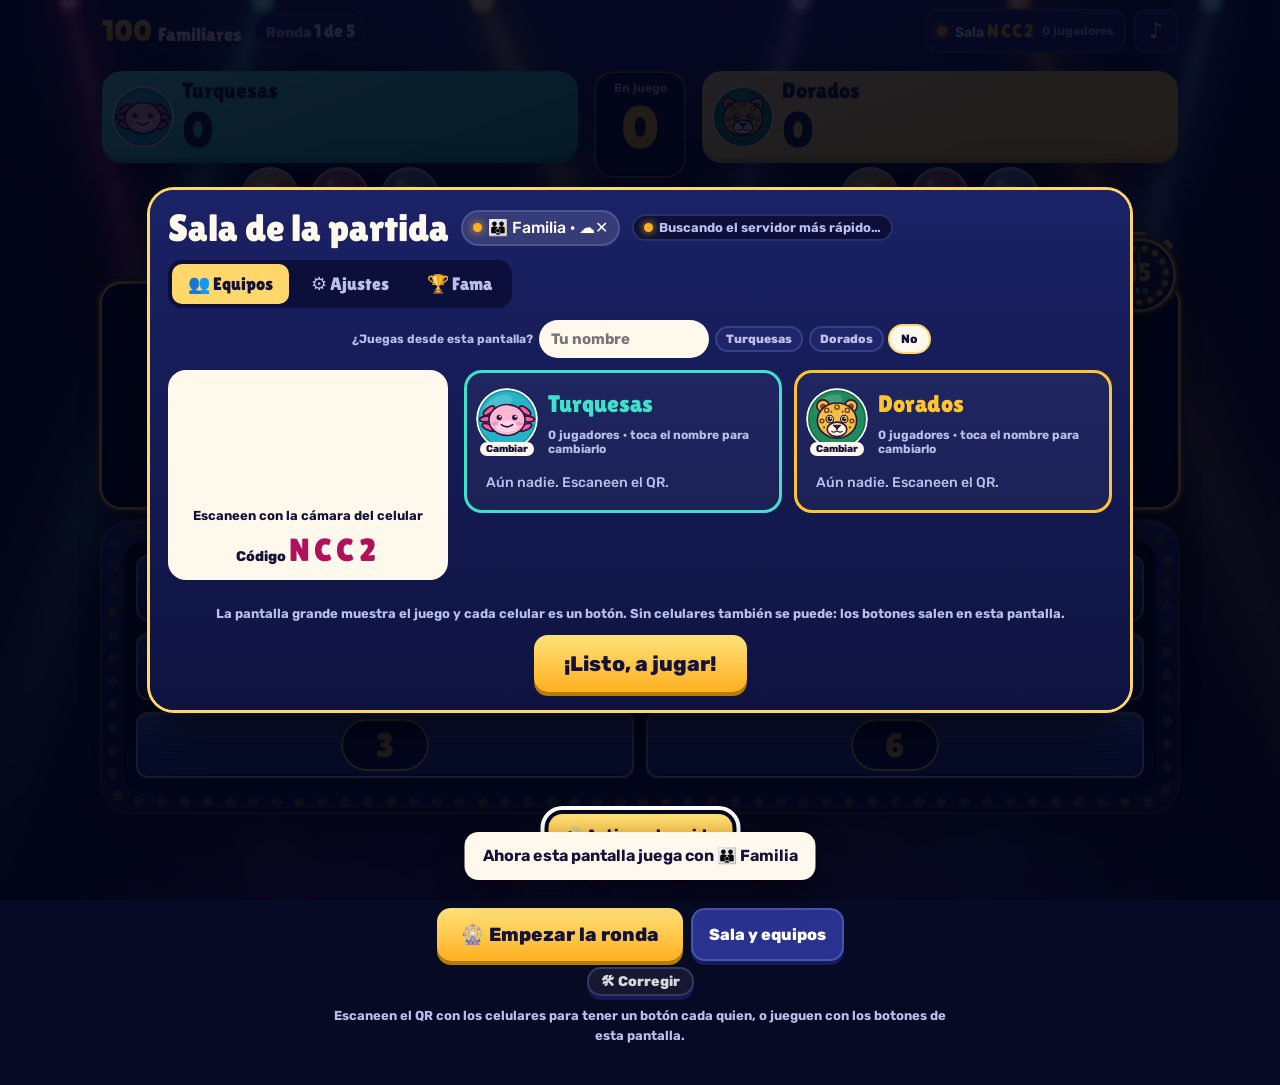
==== commit e1909a30: "v47: grupos Familia y Amigos sincronizados entre pantallas" ====
--- a/juego.html
+++ b/juego.html
@@ -1237,6 +1237,16 @@
 .j-mepanel{max-height:58vh;overflow:auto}
 .j-mem{max-height:22vh;overflow:auto;text-align:left;margin-top:8px}.j-mem p{margin:4px 0;padding:6px 10px;border-radius:12px;background:rgba(255,255,255,.08)}.j-mem p.me{background:rgba(255,215,106,.18)}.j-mem p.sys{background:none;color:#b9c1f5;font-size:13px}
 .l3-crown{pointer-events:none}
+/* ===== grupos ===== */
+.j-grpb{cursor:pointer;border:0;font:inherit;background:rgba(255,255,255,.12);color:#fff}.j-grpb.none{background:#ffb020;color:#2b1840;font-weight:800}
+.j-grpm{position:fixed;top:0;right:0;bottom:0;left:0;z-index:96;display:grid;place-items:center;padding:16px;background:rgba(5,6,30,.82);backdrop-filter:blur(4px)}
+.j-grpi{width:560px;width:min(560px,100%);max-height:92vh;overflow:auto;padding:22px;border-radius:22px;background:#171c55;box-shadow:0 20px 60px rgba(0,0,0,.5);color:#fff;display:grid;gap:12px;text-align:center}
+.j-grpi h2{margin:0;font-size:28px;font-size:clamp(20px,3vw,28px)}.j-grpi p{margin:0;color:#c9cdf2}.j-grpo{display:flex;gap:12px;justify-content:center;flex-wrap:wrap}.j-grpo .l2-b{font-size:26px;font-size:clamp(18px,2.4vw,26px);padding:14px 22px}
+.j-grpi details{text-align:left;background:rgba(255,255,255,.05);border-radius:14px;padding:10px 14px}.j-grpi summary{cursor:pointer;font-weight:700}
+.j-grc{font:800 24px monospace;font:800 clamp(18px,2.4vw,24px) monospace;letter-spacing:.04em;color:#ffd23f!important;text-align:center;margin:8px 0!important;user-select:all}
+.j-grpi form{display:flex;gap:8px;flex-wrap:wrap}.j-grpi input{flex:1 1 220px;min-height:44px;padding:8px 12px;border:0;border-radius:12px;background:#0b0f3a;color:#fff;font:16px monospace}
+.j-grh{display:flex;flex-direction:column;align-items:center;gap:2px;margin-bottom:8px}.j-grh b{font-size:24px;font-size:clamp(18px,2.4vw,24px)}.j-grh small{color:#c9cdf2}
+.j-grlk{text-align:center;margin-top:16px}
 
 /* ===== foto finish: carrera de caballos (galope, polvo, cerca y meta) ===== */
 .hr{--hw:46px;position:relative;display:grid;gap:3px;margin:4px 0;padding:17px 8px 7px;border-radius:14px;overflow:hidden;text-align:left;color:#fff;
@@ -1639,7 +1649,7 @@
 <!-- sala: código, QR, jugadores y animalitos -->
 <div class="j-lobby" id="lobby" hidden role="dialog" aria-modal="true" aria-labelledby="lobt">
   <div class="j-lin">
-    <header><h2 id="lobt">Sala de la partida</h2><span class="pill" id="lobstat">Conectando…</span></header>
+    <header><h2 id="lobt">Sala de la partida</h2><button type="button" class="pill j-grpb" id="grpb" title="Con quién se juega en esta pantalla">Grupo…</button><span class="pill" id="lobstat">Conectando…</span></header>
     <div class="j-saved" id="saved" hidden>
       <b id="savedh">💾 Hay una partida guardada</b><p id="savedtx"></p><small id="savedat"></small>
       <div><button type="button" class="l2-b l2-gd big" id="cont">▶ Continuar</button><button type="button" class="l2-b" id="fresh">Empezar de nuevo</button></div>
@@ -1751,7 +1761,7 @@
 <script src="vendor/qrcode.js"></script>
 <script>
 {
-const APPV='botones-v46';
+const APPV='botones-v47';
 const $=(s,r)=>(r||document).querySelector(s),$$=(s,r)=>[...(r||document).querySelectorAll(s)];
 const esc=s=>String(s).replace(/[&<>"]/g,c=>({'&':'&amp;','<':'&lt;','>':'&gt;','"':'&quot;'}[c]));
 const S={mute:false,music:'baja',gm:'j1',anime:true,order:'orden'};const view=()=>'tablero';let introOn=false;let flowTok=0;
@@ -2611,6 +2621,50 @@
   later(5500,()=>fin(LSN.get('bt-bi',0)))})}
 
 
+/* ===================== LA NUBE: lo que se comparte entre tus aparatos (compu, celular, tele) =====================
+   Usa los mismos servidores públicos de mensajes del juego. Cada aparato guarda SU parte en un mensaje "retenido"
+   (el servidor se queda con el último) y lee la de los demás. Todo va cifrado con la clave del grupo: sin la
+   clave nadie puede leer los nombres. Si un servidor borra algo, cada aparato vuelve a subir lo que tiene. */
+const NUBE={cs:[],sp:{},up:0,ok:0,at:0};
+const nubeB64=u=>{let s='';for(let i=0;i<u.length;i+=4096)s+=String.fromCharCode.apply(null,u.subarray(i,i+4096));return btoa(s)};
+const nubeU8=t=>{const s=atob(t),u=new Uint8Array(s.length);for(let i=0;i<s.length;i++)u[i]=s.charCodeAt(i);return u};
+async function nubeHex(s){const b=await crypto.subtle.digest('SHA-256',new TextEncoder().encode(s));return[...new Uint8Array(b)].map(x=>x.toString(16).padStart(2,'0')).join('')}
+async function nubeKey(sec){const base=await crypto.subtle.importKey('raw',new TextEncoder().encode(sec),'PBKDF2',false,['deriveKey']);
+  return crypto.subtle.deriveKey({name:'PBKDF2',salt:new TextEncoder().encode('100familiares-nube'),iterations:30000,hash:'SHA-256'},base,{name:'AES-GCM',length:256},false,['encrypt','decrypt'])}
+async function nubeEnc(key,obj){const iv=crypto.getRandomValues(new Uint8Array(12)),ct=new Uint8Array(await crypto.subtle.encrypt({name:'AES-GCM',iv},key,new TextEncoder().encode(JSON.stringify(obj)))),o=new Uint8Array(12+ct.length);o.set(iv);o.set(ct,12);return nubeB64(o)}
+async function nubeDec(key,t){const u=nubeU8(t);return JSON.parse(new TextDecoder().decode(await crypto.subtle.decrypt({name:'AES-GCM',iv:u.subarray(0,12)},key,u.subarray(12))))}
+const nubeTopic=(S,slot)=>'fam100dijeron/nube/'+S.tid+'/'+slot;
+function nubeConnect(){if(NUBE.cs.length||typeof Paho==='undefined')return;
+  BROKERS.forEach((u,i)=>{const B={u,i,c:null,up:false,wait:2000};NUBE.cs.push(B);
+    const go=()=>{let c;try{c=new Paho.Client(u,'n'+Math.random().toString(36).slice(2,10))}catch(e){return}B.c=c;
+      c.onMessageArrived=m=>{try{nubeIn(m.destinationName,m.payloadString)}catch(e){}};
+      c.onConnectionLost=()=>{B.up=false;nubeCount();setTimeout(go,B.wait=Math.min(B.wait*2,60000))};
+      try{c.connect({timeout:8,keepAliveInterval:50,cleanSession:true,mqttVersion:4,useSSL:/^wss/.test(u),
+        onSuccess:()=>{B.up=true;B.wait=2000;nubeCount();Object.values(NUBE.sp).forEach(S=>{try{c.subscribe(nubeTopic(S,'#'),{qos:1})}catch(e){}});
+          /* al conectar se vuelve a subir lo propio (por si el servidor lo perdió) */
+          setTimeout(()=>Object.values(NUBE.sp).forEach(S=>nubeRepub(S,B)),1500)},
+        onFailure:()=>{B.up=false;setTimeout(go,B.wait=Math.min(B.wait*2,60000))}})}catch(e){setTimeout(go,B.wait)}};
+    go()})}
+function nubeCount(){NUBE.up=NUBE.cs.filter(B=>B.up).length;if(NUBE.onState)try{NUBE.onState()}catch(e){}}
+/* un espacio = un grupo (o tu perfil). onSlot(slot, datos) cada vez que llega algo nuevo de otro aparato */
+async function nubeJoin(id,sec,mine,onSlot){const S={id,sec,mine,onSlot,key:await nubeKey(sec),tid:(await nubeHex('100f-espacio|'+sec)).slice(0,24),cache:{},own:null};
+  NUBE.sp[id]=S;nubeConnect();NUBE.cs.forEach(B=>{if(B.up)try{B.c.subscribe(nubeTopic(S,'#'),{qos:1})}catch(e){}});
+  /* lo de otros aparatos que ya conocíamos: si a los 12 s ningún servidor lo trae, lo volvemos a subir nosotros */
+  setTimeout(()=>Object.values(S.cache).forEach(x=>{if(!x.seen&&x.raw)NUBE.cs.forEach(B=>nubeSend(B,nubeTopic(S,x.slot),x.raw))}),12000);return S}
+function nubeLeave(id){const S=NUBE.sp[id];if(!S)return;delete NUBE.sp[id];NUBE.cs.forEach(B=>{if(B.up)try{B.c.unsubscribe(nubeTopic(S,'#'))}catch(e){}})}
+function nubeSend(B,topic,raw){if(!B.up||!B.c)return false;try{const m=new Paho.Message(raw);m.destinationName=topic;m.qos=1;m.retained=true;B.c.send(m);return true}catch(e){return false}}
+async function nubePut(id,data){const S=NUBE.sp[id];if(!S)return;data.v=Date.now();S.own={raw:await nubeEnc(S.key,data),v:data.v};NUBE.cs.forEach(B=>nubeSend(B,nubeTopic(S,S.mine),S.own.raw))}
+function nubeRepub(S,B){if(S.own)nubeSend(B,nubeTopic(S,S.mine),S.own.raw)}
+async function nubeIn(topic,raw){const S=Object.values(NUBE.sp).find(s=>topic.startsWith('fam100dijeron/nube/'+s.tid+'/'));if(!S||!raw)return;const slot=topic.slice(topic.lastIndexOf('/')+1);
+  if(slot===S.mine){if(S.own&&raw!==S.own.raw){try{const d=await nubeDec(S.key,raw);if(d.v>S.own.v&&S.onSlot)S.onSlot(slot,d,raw)}catch(e){}}return}
+  const c=S.cache[slot];if(c&&c.raw===raw){c.seen=1;return}let d;try{d=await nubeDec(S.key,raw)}catch(e){return}
+  if(!d||typeof d!=='object'||(c&&c.v>=d.v)){if(c)c.seen=1;return}S.cache[slot]={slot,v:d.v,raw,seen:1};NUBE.ok++;NUBE.at=Date.now();if(S.onSlot)S.onSlot(slot,d,raw)}
+/* para que otro aparato use los mismos grupos: un código de palabras fácil de escribir */
+const NUBEW=['luna','sol','tigre','mango','faro','nube','rayo','coco','perla','trueno','lima','oso','foca','pino','rio','miel','kiwi','loro','nopal','cielo','fresa','gato','lobo','mar','roca','salsa','taco','uva','vaca','zorro','bola','dado','flor','gema','hoja','isla','jade','lago','mapa','nido','ola','pera','queso','rana','seda','tren','vela','yate'];
+function nubeCode(){const r=crypto.getRandomValues(new Uint32Array(5));return[0,1,2,3].map(i=>NUBEW[r[i]%NUBEW.length]).join('-')+'-'+String(10+r[4]%90)}
+const nubeNorm=s=>String(s||'').toLowerCase().normalize('NFD').replace(/[̀-ͯ]/g,'').replace(/[^a-z0-9]+/g,'-').replace(/^-|-$/g,'');
+const nubeValid=s=>/^([a-z]+-){4}\d{2}$/.test(s);
+
 /* ===================== SALA: la pantalla del juego abre la partida y los celulares son los botones ===================== */
 const NH={net:null,code:'',bi:0,P:new Map(),mem:{},av:['ajolote','jaguar'],foul:true,r:0,phase:'idle',presses:[],res:null,first:0,early:null,armAt:0,d:0,lat:0,T:[],dT:0,pingT:0,resAt:0,info:null,
   on:{players(){},status(){},press(){},result(){},late(){},msg(){},hello(){},local(){},wthrow(){},cmdmsg(){}}};
@@ -3068,6 +3122,8 @@
 /* ===================== FLUJO DE LA PARTIDA ===================== */
 function nextQ(){const bl=new Set(LSx.get('j-black',[])),ok=i=>!bl.has(DB.r[i].q);let pool=DB.r.map((q,i)=>i).filter(i=>!G.used.includes(i)&&ok(i));
   /* que no salga una que ya vio alguien de los que están (cada celular recuerda las suyas); si ya no hay, se vale repetir */
+  /* que no salga una que ya salió con este grupo (en cualquiera de sus pantallas) ni una de las que ya se quitaron */
+  {const gx=grExcl(),f1=pool.filter(i=>!gx.has(qid(DB.r[i].q)));if(f1.length)pool=f1}
   {const sn=new Set();NH.P.forEach(p=>{if(p.seen&&(p.team>=0))p.seen.forEach(x=>sn.add(x))});const fresh=pool.filter(i=>!sn.has(qid(DB.r[i].q)));if(fresh.length)pool=fresh}if(!pool.length){G.used=[];pool=DB.r.map((q,i)=>i).filter(ok)}const i=pool[Math.floor(Math.random()*pool.length)];G.used.push(i);saveG();return DB.r[i]}
 function ctl(mode){const c=$('#ctl');
   c.innerHTML=mode==='fl'?`<button class="l2-b" type="button" data-a="flskip">⏭ Saltar la Ronda Relámpago</button>`
@@ -3552,7 +3608,7 @@
 const teamPe=(t,e,v)=>NH.P.forEach(p=>{if(p.team===t)pe(p,e,v)});
 /* cada celular recuerda las preguntas que ya vio */
 {const q0=qReveal;qReveal=function(){const r=q0.apply(this,arguments);try{if(R&&R.q&&!R.qSent){R.qSent=1;const id=qid(R.q.q);NH.P.forEach(p=>pe(p,'q',null,{id}));
-    const L=LSx.get('j-qplay',[]);if(!L.includes(id)){L.push(id);LSx.set('j-qplay',L.slice(-2000))}}}catch(e){}return r}}
+    grSeen(id)}}catch(e){}return r}}
 /* respuestas atinadas: quién, si fue la #1, en un robo, justo después de una junta, o en el último segundo */
 {const r0=stReveal;stReveal=function(i){const by=R&&R.by,steal=R&&R.phase==='steal',t=R?(steal?1-R.ctl:R.ctl):-1,hive=!!(R&&R.hive===t);
   r0.apply(this,arguments);try{if(!by)return;const p=NH.P.get(by.uid);if(!p)return;pe(p,'hit',{i,steal,hive});if(R)R.hive=null;
@@ -3572,19 +3628,20 @@
     pe(p,'gend',{rd:(G.ri|0)+1,won,tie:w<0,diff,perfect:won&&!(G.st.t[p.team].xx>0),comeback:won&&cb!=null&&(p.team===0?cb<=-200:cb>=200),edge:won&&!!(R&&R.edge&&R.edge.uid===p.uid)})})}
 {const f0=finStart;finStart=function(){try{if(R){const[a,b]=G.sc;peGameEnd(a===b?-1:a>b?0:1,a,b)}}catch(e){}return f0.apply(this,arguments)}}
 
-/* ===================== SALÓN DE LA FAMA (se guarda en esta pantalla) ===================== */
-const FAME=(f=>{f=f&&typeof f==='object'?f:{};f.fast=Array.isArray(f.fast)?f.fast:[];return f})(LSx.get('j-fame',null));
+/* ===================== SALÓN DE LA FAMA (es del grupo: se arma con lo de todas sus pantallas, ver j_temp) ===================== */
+const FAME={fast:[]};
 const hoy=()=>new Date().toLocaleDateString('es-MX',{day:'numeric',month:'short',year:'numeric'});
-/* el récord que ya existía (el más rápido de siempre en esta pantalla) entra primero */
-{const rec=LSN.get('bt-rec',null);if(rec&&rec.rt>0&&rec.name&&!FAME.fast.some(x=>x.n===rec.name&&x.rt<=rec.rt)){FAME.fast=FAME.fast.filter(x=>x.n!==rec.name);FAME.fast.push({n:String(rec.name).slice(0,14),rt:rec.rt,d:''});FAME.fast.sort((a,b)=>a.rt-b.rt);FAME.fast=FAME.fast.slice(0,5);LSx.set('j-fame',FAME)}}
-function fameSave(){LSx.set('j-fame',FAME)}
-function fameFast(list){let nu=null;list.forEach(x=>{if(!(x.rt>=0&&x.rt<15000)||!x.name)return;const k=FAME.fast.findIndex(y=>y.n===x.name);if(k>=0&&FAME.fast[k].rt<=x.rt)return;if(k>=0)FAME.fast.splice(k,1);FAME.fast.push({n:x.name,rt:x.rt,d:hoy()});if(!nu||x.rt<nu.rt)nu=x});
-  FAME.fast.sort((a,b)=>a.rt-b.rt);FAME.fast=FAME.fast.slice(0,5);if(nu&&FAME.fast[0]&&FAME.fast[0].n===nu.name&&FAME.fast[0].rt===nu.rt){G.st.newRec={k:'fast',d:`${nu.name} · ${(nu.rt/1000).toFixed(2)} s`};saveG()}fameSave()}
+function fameSave(){}
+const grU=x=>{if(!x)return null;if(x.uid==='me'||x.local){const m=NH.P.get('me');return m&&m.puid||null}return x.uid||null};
+function fameFast(list){const id=GR.cur;if(!id)return;const o=GD[id].own,top=FAME.fast[0];let nu=null;
+  list.forEach(x=>{if(!(x.rt>=0&&x.rt<15000)||!x.name)return;const u=grU(x);if(!u)return;const c=o.fast[u];if(!c||x.rt<c[0]){o.fast[u]=[x.rt,Date.now()];grNm(id,u,NH.P.get(x.uid)||x)}if(!nu||x.rt<nu.rt)nu=x});
+  if(nu&&grU(nu)&&(!top||nu.rt<top.rt)){G.st.newRec={k:'fast',d:`${nu.name} · ${(nu.rt/1000).toFixed(2)} s`};saveG()}grSave(id,0);grView()}
 {const r1=NH.on.result;NH.on.result=res=>{try{if(res.kind==='ok'&&res.list)fameFast(res.list)}catch(e){}r1(res)}}
-function fameRec(k,obj,better){const cur=FAME[k];if(cur&&!better(obj,cur))return;FAME[k]=Object.assign(obj,{d:hoy()});fameSave();G.st.newRec=G.st.newRec||{k};saveG()}
+function fameRec(k,obj,better){const id=GR.cur;if(!id)return;const o=GD[id].own,nw=Object.assign({},obj,{ts:Date.now()}),cur=o.rec[k];if(!cur||better(nw,cur)){o.rec[k]=nw;grSave(id,0)}
+  const mg=FAME[k];if(!mg||better(nw,mg)){G.st.newRec=G.st.newRec||{k};saveG()}grView()}
 function fameDraw(){const f=FAME,row=(i,t,d)=>`<div class="j-fr"><span>${i}</span><div><b>${t}</b><small>${d}</small></div></div>`;
-  const all=new Set(DB.r.map(q=>qid(q.q))),pl=(LSx.get('j-qplay',[])||[]).filter(x=>all.has(x)).length;
-  let h=`<p class="j-qc">📚 <b>${DB.r.length}</b> preguntas en el juego · <b>${pl}</b> ya salieron en esta pantalla · faltan <b>${Math.max(0,DB.r.length-pl)}</b></p>`+'<h3>⚡ Los dedos más rápidos</h3>'+(f.fast.length?'<ol class="j-fl">'+f.fast.map((x,k)=>`<li${k===0?' class="top"':''}><b>${esc(x.n)}</b><span>${(x.rt/1000).toFixed(3)} s</span><small>${esc(x.d||'')}</small></li>`).join('')+'</ol>':'<p class="j-fe">Todavía nadie. ¡El primero que toque el botón entra!</p>');
+  const all=new Set(DB.r.map(q=>qid(q.q))),gx=grExcl(),pl=DB.r.filter(q=>gx.has(qid(q.q))).length;
+  let h=`<p class="j-qc">📚 <b>${DB.r.length}</b> preguntas en el juego · <b>${pl}</b> ya salieron (o ya no se usan) · faltan <b>${Math.max(0,DB.r.length-pl)}</b></p>`+'<h3>⚡ Los dedos más rápidos</h3>'+(f.fast.length?'<ol class="j-fl">'+f.fast.map((x,k)=>`<li${k===0?' class="top"':''}><b>${esc(x.n)}</b><span>${(x.rt/1000).toFixed(3)} s</span><small>${esc(x.d||'')}</small></li>`).join('')+'</ol>':'<p class="j-fe">Todavía nadie. ¡El primero que toque el botón entra!</p>');
   h+='<h3>🏅 Récords</h3>';
   h+=row('🕵️','El robo más grande',f.steal?`${esc(f.steal.who)} se robaron ${f.steal.pts} puntos · ${esc(f.steal.d)}`:'Todavía no hay');
   h+=row('💯','Más puntos en una partida',f.score?`${esc(f.score.who)} · ${f.score.pts} puntos · ${esc(f.score.d)}`:'Todavía no hay');
@@ -3975,50 +4032,124 @@
     else flSend(p,{st:'wait',txt:`${flNames(t)[b]} está contestando por ${losN(t)}…`,sub:'¡No le soplen! 🤫'})}
   else if(FL.ph==='rev')flSend(p,{st:'rev'})})}}
 
-/* ===================== TEMPORADAS (tabla del mes) E HISTORIAL DE PARTIDAS (todo se guarda en esta pantalla) ===================== */
+/* ===================== GRUPOS: Familia y Amigos =====================
+   Cada grupo tiene su temporada, su salón de la fama, su historial y sus preguntas ya vistas, y son iguales en todas
+   tus pantallas (compu, celular, tele): cada pantalla sube su parte cifrada a "la nube" (nube.js) y arma la tabla
+   juntando la de todas. Lo de un grupo nunca se ve en el otro. */
 const MESES=['enero','febrero','marzo','abril','mayo','junio','julio','agosto','septiembre','octubre','noviembre','diciembre'];
 const mesKey=d=>{d=d||new Date();return d.getFullYear()+'-'+String(d.getMonth()+1).padStart(2,'0')};
 const mesN=k=>{const p=String(k||'').split('-');return(MESES[+p[1]-1]||'')+(+p[0]&&+p[0]!==new Date().getFullYear()?' '+p[0]:'')};
-const TEMP=(t=>{t=t&&typeof t==='object'?t:{};if(typeof t.m!=='string')t.m=mesKey();t.p=t.p&&typeof t.p==='object'?t.p:{};t.past=Array.isArray(t.past)?t.past:[];return t})(LSx.get('j-temp',null));
 /* puntos de temporada: ganar 10 · empate 5 · jugar 2 · cada atinada 1 */
 const tempPts=x=>(x.w||0)*10+(x.e||0)*5+(x.g||0)*2+(x.h||0);
 const TPRIZE=[300,150,75];
+const GRPS=[{id:'fam',ic:'👪',n:'Familia'},{id:'ami',ic:'🎮',n:'Amigos'}];
+const GR=(g=>{g=g&&typeof g==='object'?g:{};if(!nubeValid(g.m||''))g.m=nubeCode();if(typeof g.dev!=='string'||!/^[a-z0-9]{6,12}$/.test(g.dev))g.dev=Math.random().toString(36).slice(2,10);
+  if(!GRPS.some(x=>x.id===g.cur))g.cur=null;return g})(LSx.get('j-grp',null));
+LSx.set('j-grp',GR);
+const grpN=id=>{const x=GRPS.find(g=>g.id===id);return x?x.ic+' '+x.n:''};
+const grOwn=id=>{let o=LSx.get('j-gd-'+id,null);o=o&&typeof o==='object'?o:{};['m','nm','fast','rec'].forEach(k=>{o[k]=o[k]&&typeof o[k]==='object'&&!Array.isArray(o[k])?o[k]:{}});
+  ['hs','s','b'].forEach(k=>{o[k]=Array.isArray(o[k])?o[k]:[]});return o};
+const GD={};GRPS.forEach(g=>{const c=LSx.get('j-gc-'+g.id,null);GD[g.id]={own:grOwn(g.id),oth:c&&typeof c==='object'?c:{}}});
+const GRPT={};
+function grSave(id,push){LSx.set('j-gd-'+id,GD[id].own);if(push){clearTimeout(GRPT[id]);GRPT[id]=setTimeout(()=>{try{nubePut(id,Object.assign({dev:GR.dev},GD[id].own))}catch(e){}},600)}}
+function grNm(id,u,p){if(!u||!p)return;GD[id].own.nm[u]=[String(p.name||'Jugador').slice(0,14),(typeof pAv==='function'&&p.uid?pAv(p):p.av)||'',Date.now()]}
+function grSeen(q){const id=GR.cur;if(!id||typeof q!=='string')return;const o=GD[id].own;if(!o.s.includes(q)){o.s.push(q);if(o.s.length>2500)o.s=o.s.slice(-2500);grSave(id,0)}}
+
+/* ===== reinicio de las tablas viejas (una sola vez): compensación y las preguntas que ya salieron se quitan ===== */
+if(!LSx.get('j-grmig',0)){try{const old=LSx.get('j-qplay',[]),ban=Array.isArray(old)?old.filter(x=>typeof x==='string'):[];
+    GRPS.forEach(g=>{const o=GD[g.id].own;ban.forEach(x=>{if(!o.b.includes(x))o.b.push(x)});grSave(g.id,0)});
+    const T=LSx.get('j-temp',null),C={},add=(u,n,pts)=>{if(!u||typeof u!=='string')return;const c=C[u]||(C[u]={n:String(n||'').slice(0,14),c:150});c.c=Math.min(1000,c.c+Math.round(+pts||0)*2)};
+    if(T&&typeof T==='object'){const P0=T.p&&typeof T.p==='object'?T.p:{};for(const u in P0)add(u,P0[u].n,tempPts(P0[u]));(Array.isArray(T.past)?T.past:[]).forEach(s=>(s&&Array.isArray(s.top)?s.top:[]).forEach(x=>add(x.u,x.n,x.pts)))}
+    LSx.set('j-comp',C);['j-temp','j-fame','j-hist','j-qplay','bt-rec'].forEach(k=>{try{localStorage.removeItem(k)}catch(e){}})}catch(e){}LSx.set('j-grmig',1)}
+/* la compensación le llega a cada quien cuando se conecta (su celular solo la cobra una vez) */
+{const h0=NH.on.hello;NH.on.hello=p=>{h0&&h0(p);try{if(p.local)return;const C=LSx.get('j-comp',{});if(C&&C[p.uid])pe(p,'comp',{id:'tab-'+GR.dev,c:C[p.uid].c,d:'Reiniciamos la temporada y el salón de la fama: esto es por lo que ya llevabas'})}catch(e){}}}
+
+/* ===== juntar lo de todas las pantallas del grupo ===== */
+function grMerge(id){const L=[GD[id].own].concat(Object.values(GD[id].oth||{})).filter(x=>x&&typeof x==='object'),M={},NM={},HS=new Map(),F={},REC={},S=new Set(),B=new Set();
+  L.forEach(o=>{const om=o.m&&typeof o.m==='object'?o.m:{};for(const mk in om){if(!/^\d{4}-\d{2}$/.test(mk))continue;const mm=M[mk]||(M[mk]={});for(const u in om[mk]){const a=om[mk][u];if(!Array.isArray(a))continue;const t=mm[u]||(mm[u]=[0,0,0,0]);for(let i=0;i<4;i++)t[i]+=+a[i]||0}}
+    const on=o.nm&&typeof o.nm==='object'?o.nm:{};for(const u in on){const a=on[u];if(Array.isArray(a)&&typeof a[0]==='string'&&(!NM[u]||(+a[2]||0)>(+NM[u][2]||0)))NM[u]=a}
+    (Array.isArray(o.hs)?o.hs:[]).forEach(h=>{if(h&&h.id&&Array.isArray(h.sc)&&!HS.has(h.id))HS.set(h.id,h)});
+    const of=o.fast&&typeof o.fast==='object'?o.fast:{};for(const u in of){const a=of[u];if(Array.isArray(a)&&a[0]>0&&(!F[u]||a[0]<F[u][0]))F[u]=a}
+    const orc=o.rec&&typeof o.rec==='object'?o.rec:{};for(const k in orc){const r=orc[k],v=x=>+(x.pts||x.n||0);if(r&&typeof r==='object'&&(!REC[k]||v(r)>v(REC[k])))REC[k]=r}
+    (Array.isArray(o.s)?o.s:[]).forEach(x=>S.add(x));(Array.isArray(o.b)?o.b:[]).forEach(x=>B.add(x))});
+  return{M,NM,HS:[...HS.values()].sort((a,b)=>b.ts-a.ts),F,REC,S,B}}
+/* las preguntas que ya no deben salir en este grupo */
+function grExcl(){const id=GR.cur;if(!id)return new Set();const V=GV||grMerge(id),x=new Set(V.S);V.B.forEach(q=>x.add(q));return x}
+
+/* ===== lo que se muestra (se vuelve a armar cada vez que llega algo) ===== */
+const TEMP={m:mesKey(),p:{},past:[]},HIST=[];let GV=null;
+const fDate=ts=>new Date(ts).toLocaleDateString('es-MX',{day:'numeric',month:'short',year:'numeric'});
+function grView(){const id=GR.cur;FAME.fast=[];['steal','score','streak'].forEach(k=>{delete FAME[k]});TEMP.m=mesKey();TEMP.p={};TEMP.past=[];HIST.length=0;GV=null;if(!id)return;
+  const V=GV=grMerge(id),nm=u=>V.NM[u]||['Jugador','',0],cur=V.M[TEMP.m]||{};
+  for(const u in cur){const a=cur[u];TEMP.p[u]={n:nm(u)[0],av:nm(u)[1],g:a[0],w:a[1],e:a[2],h:a[3]}}
+  Object.keys(V.M).filter(k=>k<TEMP.m).sort().reverse().slice(0,12).forEach(k=>{const top=Object.entries(V.M[k]).map(([u,a])=>({u,n:nm(u)[0],av:nm(u)[1],g:a[0],w:a[1],pts:tempPts({g:a[0],w:a[1],e:a[2],h:a[3]})})).filter(x=>x.g>0).sort((a,b)=>b.pts-a.pts||b.w-a.w).slice(0,3);if(top.length)TEMP.past.push({m:k,top})});
+  V.HS.slice(0,12).forEach(h=>HIST.push(h));
+  FAME.fast=Object.entries(V.F).map(([u,a])=>({n:nm(u)[0],rt:a[0],d:a[1]?fDate(a[1]):''})).sort((a,b)=>a.rt-b.rt).slice(0,5);
+  for(const k in V.REC){const r=V.REC[k];FAME[k]=Object.assign({},r,{d:r.ts?fDate(r.ts):''})}}
 function tempRank(){return Object.entries(TEMP.p).map(([u,x])=>Object.assign({},x,{u,pts:tempPts(x)})).filter(x=>x.g>0).sort((a,b)=>b.pts-a.pts||b.w-a.w||String(a.n).localeCompare(String(b.n)))}
-/* cambió el mes: se guardan los 3 primeros y empieza la tabla de nuevo */
-function tempRoll(){const k=mesKey();if(TEMP.m===k)return;const top=tempRank().slice(0,3).map(x=>({u:x.u,n:x.n,av:x.av||'',pts:x.pts,w:x.w||0,g:x.g||0}));
-  if(top.length)TEMP.past.unshift({m:TEMP.m,top});TEMP.past=TEMP.past.slice(0,12);TEMP.m=k;TEMP.p={};LSx.set('j-temp',TEMP)}
-tempRoll();
-/* solo cuentan los que juegan con su celular (cada celular es una persona) */
-function tempAdd(w){tempRoll();let n=0;NH.P.forEach(p=>{if(p.local||!(p.team===0||p.team===1)||!p.uid)return;const s=G.st.p[p.uid]||{},x=TEMP.p[p.uid]||(TEMP.p[p.uid]={n:'',g:0,w:0,e:0,h:0});
-    x.n=String(p.name||'Jugador').slice(0,14);x.av=pAv(p)||'';x.g++;if(w<0)x.e++;else if(w===p.team)x.w++;x.h+=s.hits||0;n++});
-  if(n)LSx.set('j-temp',TEMP)}
+function tempRoll(){if(TEMP.m!==mesKey())grView()}
+function tempAdd(){}
+function histAdd(){}
 /* el campeón del mes pasado (sale con 👑 en la sala) */
 const tempChamp=uid=>{const L=TEMP.past[0];if(!L||!L.top[0]||L.top[0].u!==uid)return false;const d=new Date(),pm=mesKey(new Date(d.getFullYear(),d.getMonth()-1,1));return L.m===pm};
 /* premios de temporada: se le avisan al celular cada vez que se conecta (el celular solo lo cobra una vez) */
 {const h0=NH.on.hello;NH.on.hello=p=>{h0&&h0(p);try{if(p.local)return;TEMP.past.slice(0,3).forEach(s=>{const i=s.top.findIndex(x=>x.u===p.uid);if(i>=0)pe(p,'temp',{m:s.m,pl:i+1,mn:mesN(s.m),pts:s.top[i].pts})})}catch(e){}}}
 
-/* ===== historial: cómo quedaron las últimas partidas en esta pantalla ===== */
-const HIST=(h=>Array.isArray(h)?h.filter(x=>x&&Array.isArray(x.sc)):[])(LSx.get('j-hist',null));
-function histAdd(w){const pl=[[],[]];try{NH.P.forEach(p=>{if((p.team===0||p.team===1)&&p.name)pl[p.team].push(String(p.name).slice(0,14))})}catch(e){}
+/* ===== al terminar la partida se anota en el grupo y se sube ===== */
+function grGame(w){const id=GR.cur;if(!id)return;const o=GD[id].own,mk=mesKey(),now=Date.now(),mm=o.m[mk]||(o.m[mk]={}),pl=[[],[]];
+  NH.P.forEach(p=>{if(!(p.team===0||p.team===1))return;const u=p.local?p.puid:p.uid;if(!u)return;const s=G.st.p[p.uid]||{},a=mm[u]||(mm[u]=[0,0,0,0]);
+    a[0]++;if(w<0)a[2]++;else if(w===p.team)a[1]++;a[3]+=s.hits||0;grNm(id,u,p);pl[p.team].push(String(p.name||'Jugador').slice(0,14))});
   let mo=null;try{const L=finMoments([]);mo=L.find(x=>x.ic==='⭐')||L[0]||null}catch(e){}
-  HIST.unshift({ts:Date.now(),n:[NAMES[0],NAMES[1]],sc:[G.sc[0],G.sc[1]],w,pl,mo:mo?{ic:mo.ic,t:mo.t,d:String(mo.d).slice(0,140)}:null,fl:!!G.flashDone});
-  HIST.length=Math.min(HIST.length,30);LSx.set('j-hist',HIST)}
-{const f0=finStart;finStart=function(){try{if(R&&!G.st.hist){G.st.hist=1;saveG();const[a,b]=G.sc,w=a===b?-1:a>b?0:1;histAdd(w);tempAdd(w)}}catch(e){}return f0.apply(this,arguments)}}
+  o.hs.unshift({id:GR.dev+'-'+now.toString(36),ts:now,n:[NAMES[0],NAMES[1]],sc:[G.sc[0],G.sc[1]],w,pl,mo:mo?{ic:mo.ic,t:mo.t,d:String(mo.d).slice(0,140)}:null,fl:!!G.flashDone});
+  o.hs.length=Math.min(o.hs.length,30);grSave(id,1);grView()}
+{const f0=finStart;finStart=function(){const r=f0.apply(this,arguments);try{if(R&&!G.st.hist){G.st.hist=1;saveG();const[a,b]=G.sc;grGame(a===b?-1:a>b?0:1)}}catch(e){}return r}}
+
+/* ===== en el salón de la fama ===== */
 const hDate=ts=>{const d=new Date(ts);return d.toLocaleDateString('es-MX',{day:'numeric',month:'short'})+' · '+d.toLocaleTimeString('es-MX',{hour:'numeric',minute:'2-digit'})};
+function grSync(){const n=Object.keys(GD[GR.cur]&&GD[GR.cur].oth||{}).length;return NUBE.up?`☁️ Conectado${n?` · junta lo de ${n+1} pantallas`:' · solo esta pantalla por ahora'}`:'☁️ Sin conexión: se sube en cuanto haya internet'}
 function tempHTML(){tempRoll();const L=tempRank(),d=new Date(),fin=new Date(d.getFullYear(),d.getMonth()+1,1),dias=Math.ceil((fin-d)/864e5);
-  let h=`<h3>📅 Temporada de ${esc(mesN(TEMP.m))} <small>· ${dias<=1?'¡último día!':`faltan ${dias} días`}</small></h3>`+
+  let h=`<div class="j-grh"><b>${esc(grpN(GR.cur)||'Sin grupo')}</b><small>${esc(grSync())}</small></div>`;
+  h+=`<h3>📅 Temporada de ${esc(mesN(TEMP.m))} <small>· ${dias<=1?'¡último día!':`faltan ${dias} días`}</small></h3>`+
     `<p class="j-qc">Ganar <b>10</b> · Empate <b>5</b> · Jugar <b>2</b> · Cada atinada <b>1</b>. Al terminar el mes, el 1er lugar se lleva el título <b class="tit-camp">«Campeón de temporada»</b> y fichas: 🥇 ${TPRIZE[0]} · 🥈 ${TPRIZE[1]} · 🥉 ${TPRIZE[2]}.</p>`;
   h+=L.length?'<ol class="j-fl j-tp">'+L.slice(0,10).map((x,k)=>`<li${k===0?' class="top"':''}><i class="j-tpav">${avSVG(AVM[x.av]?x.av:AV[0])}</i><b>${['🥇','🥈','🥉'][k]||(k+1)+'°'} ${esc(x.n)}</b><span>${x.pts} pts</span><small>${x.w} ganada${x.w===1?'':'s'} de ${x.g} · ${x.h} atinada${x.h===1?'':'s'}</small></li>`).join('')+'</ol>'
-    :'<p class="j-fe">Todavía nadie este mes. Cuenta a los que juegan con su celular.</p>';
+    :'<p class="j-fe">Todavía nadie este mes. Cuentan todos los que juegan con su celular (y tú desde esta pantalla).</p>';
   if(TEMP.past.length)h+='<p class="j-tpp">👑 Campeones: '+TEMP.past.slice(0,4).map(s=>`<b>${esc(mesN(s.m))}</b> ${esc(s.top[0].n)}`).join(' · ')+'</p>';
   return h}
-function histHTML(){if(!HIST.length)return '<h3>📜 Últimas partidas</h3><p class="j-fe">Aquí van a salir las partidas que terminen en esta pantalla.</p>';
-  return '<h3>📜 Últimas partidas</h3><ol class="j-hs">'+HIST.slice(0,12).map(x=>{const w=x.w;
-    return `<li><small class="j-hd">${esc(hDate(x.ts))}${x.fl?' · ⚡ con Relámpago':''}</small><b><span class="${w===0?'w':''}" style="color:${TCOL[0]}">${esc(x.n[0])}</span> <em>${x.sc[0]}</em> – <em>${x.sc[1]}</em> <span class="${w===1?'w':''}" style="color:${TCOL[1]}">${esc(x.n[1])}</span>${w<0?' · 🤝 empate':''}</b>`+
-      (x.pl&&(x.pl[0].length||x.pl[1].length)?`<small>👥 ${esc(x.pl[0].join(', ')||'—')} <i>vs</i> ${esc(x.pl[1].join(', ')||'—')}</small>`:'')+
-      (x.mo?`<small class="j-hm">${esc(x.mo.ic)} ${esc(x.mo.t)}: ${esc(x.mo.d)}</small>`:'')+'</li>'}).join('')+'</ol>'}
-{const fd=fameDraw;fameDraw=function(){fd.apply(this,arguments);try{const f=$('#fame');f.insertAdjacentHTML('afterbegin',tempHTML());f.insertAdjacentHTML('beforeend',histHTML())}catch(e){}}}
-window.__tempChamp=tempChamp;window.__j.temp=()=>TEMP;window.__j.hist=()=>HIST;window.__j.tempRoll=tempRoll;
+/* la tabla de siempre: todo lo que llevan desde el reinicio */
+function allHTML(){if(!GV)return '';const T={};for(const mk in GV.M)for(const u in GV.M[mk]){const a=GV.M[mk][u],t=T[u]||(T[u]={u,g:0,w:0,e:0,h:0});t.g+=a[0];t.w+=a[1];t.e+=a[2];t.h+=a[3]}
+  const L=Object.values(T).filter(x=>x.g>0).map(x=>Object.assign(x,{pts:tempPts(x),n:(GV.NM[x.u]||['Jugador'])[0],av:(GV.NM[x.u]||[])[1]})).sort((a,b)=>b.pts-a.pts||b.w-a.w).slice(0,10);
+  if(!L.length)return '';
+  return '<h3>🏆 Tabla de siempre</h3><ol class="j-fl j-tp">'+L.map((x,k)=>`<li${k===0?' class="top"':''}><i class="j-tpav">${avSVG(AVM[x.av]?x.av:AV[0])}</i><b>${['🥇','🥈','🥉'][k]||(k+1)+'°'} ${esc(x.n)}</b><span>${x.pts} pts</span><small>${x.w} ganada${x.w===1?'':'s'} de ${x.g} · ${x.h} atinada${x.h===1?'':'s'}</small></li>`).join('')+'</ol>'}
+function histHTML(){if(!HIST.length)return '<h3>📜 Últimas partidas</h3><p class="j-fe">Aquí van a salir las partidas que terminen con este grupo.</p>';
+  return '<h3>📜 Últimas partidas</h3><ol class="j-hs">'+HIST.slice(0,12).map(x=>{const w=x.w,pl=Array.isArray(x.pl)?x.pl:[[],[]],nm=Array.isArray(x.n)?x.n:['',''];
+    return `<li><small class="j-hd">${esc(hDate(x.ts))}${x.fl?' · ⚡ con Relámpago':''}</small><b><span class="${w===0?'w':''}" style="color:${TCOL[0]}">${esc(nm[0])}</span> <em>${+x.sc[0]||0}</em> – <em>${+x.sc[1]||0}</em> <span class="${w===1?'w':''}" style="color:${TCOL[1]}">${esc(nm[1])}</span>${w<0?' · 🤝 empate':''}</b>`+
+      (pl[0]&&pl[1]&&(pl[0].length||pl[1].length)?`<small>👥 ${esc(pl[0].join(', ')||'—')} <i>vs</i> ${esc(pl[1].join(', ')||'—')}</small>`:'')+
+      (x.mo&&x.mo.t?`<small class="j-hm">${esc(x.mo.ic)} ${esc(x.mo.t)}: ${esc(x.mo.d)}</small>`:'')+'</li>'}).join('')+'</ol>'}
+{const fd=fameDraw;fameDraw=function(){fd.apply(this,arguments);try{const f=$('#fame');f.insertAdjacentHTML('afterbegin',tempHTML()+allHTML());f.insertAdjacentHTML('beforeend',histHTML()+
+    '<p class="j-grlk"><button type="button" class="l2-b" data-grp="1">👪🎮 Cambiar de grupo o vincular otra pantalla</button></p>')}catch(e){}}}
+
+/* ===== escoger el grupo de esta pantalla (cambiarlo pide el PIN) y vincular otra pantalla ===== */
+async function grPin(){const v=prompt('PIN del anfitrión:');if(v==null)return false;const k=await sha256('100familiares-anfitrion:'+String(v).trim());if((await sha256(k))===ADM_KH)return true;toast('PIN incorrecto.');return false}
+function grDraw(){const b=$('#grpb');if(b){b.textContent=(GR.cur?grpN(GR.cur):'¿Con quién juegan?')+(NUBE.up?'':' · ☁️✕');b.classList.toggle('none',!GR.cur)}}
+function grSet(id){if(!GRPS.some(g=>g.id===id))return;GR.cur=id;LSx.set('j-grp',GR);grView();grDraw();try{if(!$('#tab-fama').hidden)fameDraw()}catch(e){}toast(`Ahora esta pantalla juega con ${grpN(id)}`)}
+function grModal(first){let m=$('#grpm');if(!m){m=document.createElement('div');m.id='grpm';m.className='j-grpm';m.setAttribute('role','dialog');m.setAttribute('aria-modal','true');document.body.appendChild(m)}
+  m.innerHTML=`<div class="j-grpi"><h2>${first?'¿Con quién se juega en esta pantalla?':'Grupo de esta pantalla'}</h2><p>Cada grupo tiene su propia tabla, salón de la fama e historial. Los de un grupo nunca ven los nombres del otro.</p>`+
+    `<div class="j-grpo">${GRPS.map(g=>`<button type="button" class="l2-b${GR.cur===g.id?' l2-gd':''}" data-gs="${g.id}">${g.ic} ${g.n}</button>`).join('')}</div>`+
+    `<details><summary>🔗 Vincular con otra pantalla (compu, celular o tele)</summary><p>Para que otra pantalla tenga las mismas tablas, escribe allá este código (o aquí el de la otra):</p><p class="j-grc">${esc(GR.m)}</p>`+
+    `<form id="grpf"><input id="grpin" placeholder="código-de-la-otra-pantalla" autocomplete="off" spellcheck="false"><button class="l2-b" type="submit">Usar ese código</button></form></details>`+
+    `${first?'':'<button type="button" class="l2-b" data-gx="1">Cerrar</button>'}</div>`;m.hidden=false;
+  $('#grpf',m).addEventListener('submit',e=>{e.preventDefault();const c=nubeNorm($('#grpin',m).value);if(!nubeValid(c)){toast('Ese código no está completo: son 4 palabras y un número.');return}if(c===GR.m){toast('Ese ya es el código de esta pantalla.');return}
+    GR.m=c;LSx.set('j-grp',GR);GRPS.forEach(g=>{try{localStorage.removeItem('j-gc-'+g.id)}catch(e){}});toast('¡Listo! Esta pantalla ya comparte las tablas con la otra.');setTimeout(()=>location.reload(),1200)})}
+document.addEventListener('click',async e=>{const s=e.target.closest('[data-gs]'),x=e.target.closest('[data-gx]'),o=e.target.closest('#grpb,[data-grp]');
+  if(s){grSet(s.dataset.gs);$('#grpm').hidden=true;return}if(x){$('#grpm').hidden=true;return}
+  if(o){if(GR.cur&&!(await grPin()))return;grModal(!GR.cur)}});
+/* lo que llega de las otras pantallas */
+NUBE.onState=grDraw;
+(async()=>{try{for(const g of GRPS){await nubeJoin(g.id,GR.m+'|'+g.id,'d_'+GR.dev,(slot,d)=>{if(!/^d_[a-z0-9]{6,12}$/.test(slot))return;GD[g.id].oth[slot]=d;LSx.set('j-gc-'+g.id,GD[g.id].oth);if(g.id===GR.cur){grView();try{if(!$('#tab-fama').hidden)fameDraw()}catch(e){}}});grSave(g.id,1)}}catch(e){}})();
+grView();grDraw();
+/* la primera vez se pregunta (en pruebas automáticas se usa Familia) */
+if(!GR.cur){if(navigator.webdriver)grSet('fam');else setTimeout(()=>{if(!GR.cur)grModal(true)},1200)}
+window.__tempChamp=tempChamp;window.__j.temp=()=>TEMP;window.__j.hist=()=>HIST;window.__j.tempRoll=tempRoll;window.__j.GR=GR;window.__j.GD=GD;window.__j.grSet=grSet;window.__j.grView=grView;window.__j.grSave=grSave;window.__j.grGame=grGame;window.__j.grExcl=grExcl;
 
 /* ===================== TU PERFIL EN ESTA PANTALLA =====================
    Si esta pantalla es el celular (o la compu) donde también tienes la app, el jugador de «¿Juegas desde esta pantalla?»
@@ -4057,8 +4188,6 @@
       const S=LSx.get('bt-seen',[]);me.seen=Array.isArray(S)?S:[];const u=LSx.get('bt-uid',null);me.puid=typeof u==='string'?u:null}}catch(e){}return r}}
 /* nombre de tu perfil ya escrito */
 /* temporada: también cuentas tú (con el id de tu celular) y se te paga el premio aquí */
-{const t0=tempAdd;tempAdd=function(w){t0.apply(this,arguments);try{const me=NH.P.get('me');if(!me||!me.puid||!(me.team===0||me.team===1))return;const s=G.st.p.me||{},
-    x=TEMP.p[me.puid]||(TEMP.p[me.puid]={n:'',g:0,w:0,e:0,h:0});x.n=String(me.name).slice(0,14);x.av=me.av||'';x.g++;if(w<0)x.e++;else if(w===me.team)x.w++;x.h+=s.hits||0;LSx.set('j-temp',TEMP)}catch(e){}}}
 {try{const u=LSx.get('bt-uid',null);if(typeof u==='string'&&meProf()){const p=meLoad();let got=0;TEMP.past.slice(0,3).forEach(s=>{const i=s.top.findIndex(x=>x.u===u);if(i>=0&&!p.tp[s.m]){p.tp[s.m]=i+1;meCoin(p,COIN.tp[i]);got=1;
       later(1500,()=>toast(`${['🥇','🥈','🥉'][i]} Quedaste ${i+1}° en la temporada de ${mesN(s.m)}${i===0?': título «Campeón de temporada»':''} · +${COIN.tp[i]} 🪙`))}});if(got)meDone(p)}}catch(e){}}
 meSync();
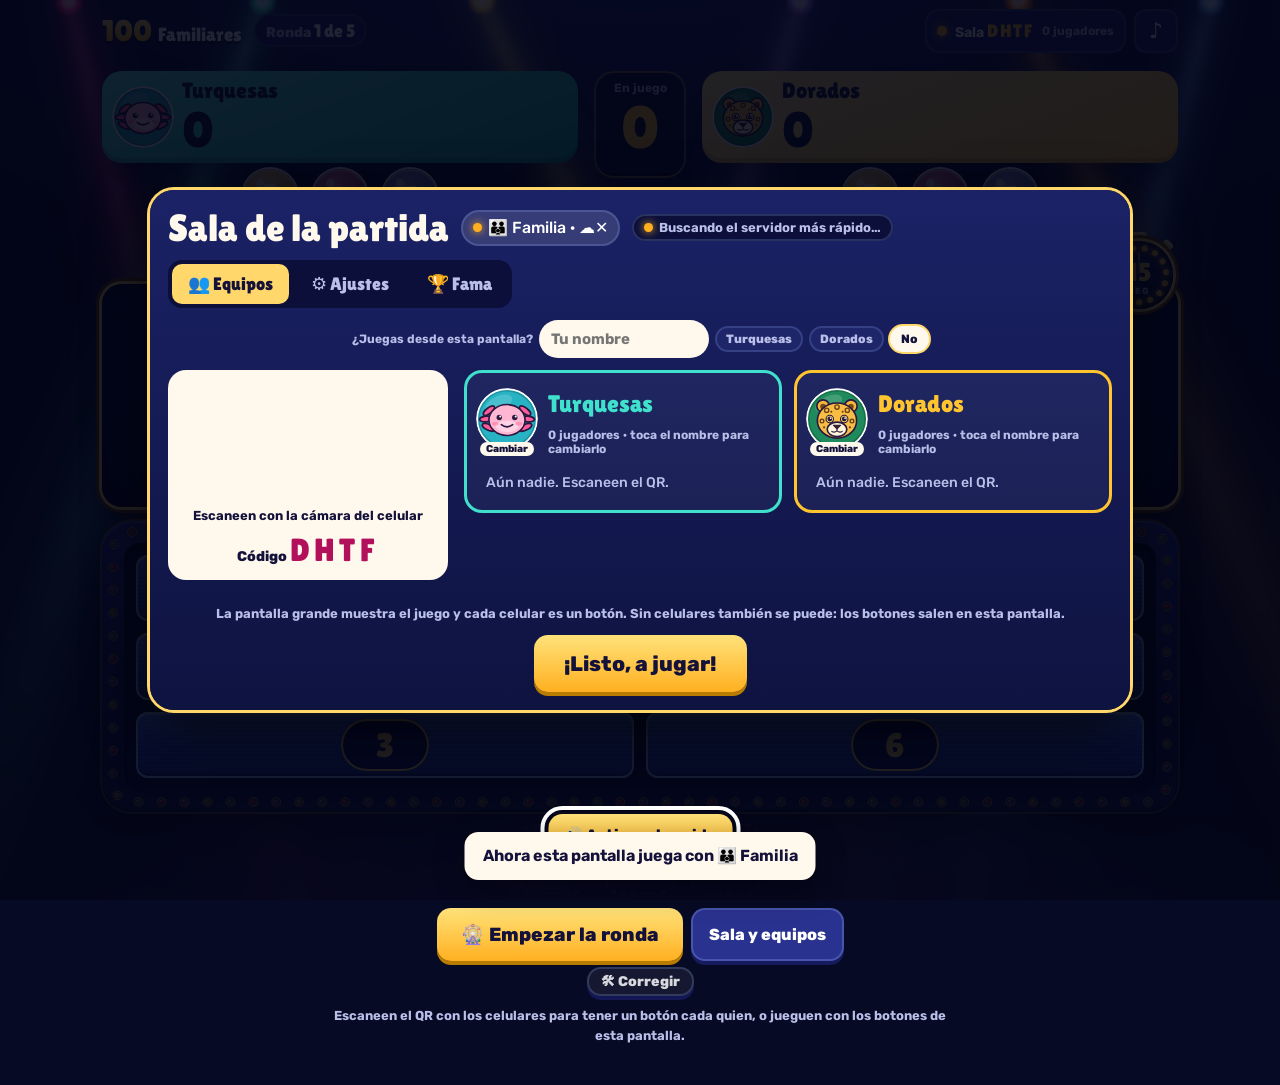
==== commit 8bd514f1: "v48: preguntas nuevas, se quitan las que no tenian sentido" ====
--- a/juego.html
+++ b/juego.html
@@ -1761,7 +1761,7 @@
 <script src="vendor/qrcode.js"></script>
 <script>
 {
-const APPV='botones-v47';
+const APPV='botones-v48';
 const $=(s,r)=>(r||document).querySelector(s),$$=(s,r)=>[...(r||document).querySelectorAll(s)];
 const esc=s=>String(s).replace(/[&<>"]/g,c=>({'&':'&amp;','<':'&lt;','>':'&gt;','"':'&quot;'}[c]));
 const S={mute:false,music:'baja',gm:'j1',anime:true,order:'orden'};const view=()=>'tablero';let introOn=false;let flowTok=0;
@@ -2763,7 +2763,7 @@
 const losN=(t,cap)=>{const n=NAMES[t];return /^(los|las|el|la)\s/i.test(n)?n:(cap?'Los ':'los ')+n};
 const saveCfg=()=>LSx.set('j-cfg',CFG);
 const NAMES=CFG.names.map((n,i)=>String(n||'').slice(0,14)||['Turquesas','Dorados'][i]),TCOL=['#3fe0cc','#ffc42e'];
-const DB={"r":[{"q":"Algo que hacen los personajes de anime que sería rarísimo en la vida real","an":1,"a":[["Gritar el nombre de su ataque",25,["gritar su ataque","gritar el ataque","decir el nombre del ataque","gritar su poder","gritar sus poderes","ataque","gritar ataques"]],["Tener el pelo de colores",18,["pelo de colores","pelo pintado","pelo azul","pelo rosa","pelo raro","pelos de colores"]],["Correr con los brazos hacia atrás",15,["correr como naruto","correr raro","correr con los brazos atras"]],["Platicar en plena pelea",12,["hablar peleando","platicar peleando","hablar en la pelea","hablar mientras pelean"]],["Transformarse",9,["transformacion","cambiar de forma","convertirse","super saiyajin"]],["Sangrarles la nariz",7,["sangrar la nariz","sangre de la nariz","les sale sangre","sangrado de nariz","sangrar nariz"]],["Comer muchísimo",6,["comer mucho","comer demasiado","tragar mucho","comer un monton"]],["Desmayarse de la nada",4,["desmayarse","caerse desmayado"]]]},{"q":"Un ruido que la gente no puede evitar hacer","an":0,"a":[["Eructar",29,["eructo","repetir"]],["Estornudar",26,["estornudo","achu"]],["Roncar",10,["ronquido","ronquidos"]],["Echarse un gas",10,["pedo","pedos","gases","tirarse un pedo","peerse","flatulencia"]],["Hipo",9,["tener hipo"]],["Toser",4,["tos","tosido"]]]},{"q":"Algo que te diría tu celular si pudiera hablar","an":0,"a":[["Suéltame",23,["suelta","dejame","dejame en paz","ya sueltame"]],["Cárgame",22,["cargame","dame pila","tengo poca pila","ponme a cargar","bateria baja","tengo hambre"]],["Hola",17,["hola","que onda","buenos dias"]],["Contéstame",15,["contesta","me estan llamando","llamada"]],["Deja de escribir",13,["deja de escribirme","ya no escribas","deja de teclear"]],["Cállate",10,["callate","silencio","ya callate"]]]},{"q":"Algo que tienen en común Blancanieves y Cenicienta","an":0,"a":[["Un príncipe",31,["principe azul"]],["Una madrastra malvada",21,["madrastra","madrastra mala","bruja"]],["Son cuentos de hadas",18,["cuentos","son cuentos","hadas"]],["Son bonitas",7,["bonitas","hermosas","lindas"]],["Son mujeres",6,["chicas","muchachas"]],["Son princesas",5,["princesas"]],["Son caricaturas",4,["dibujos animados","son de disney","disney"]]]},{"q":"Algo que haría un niño en la mesa y que lo metería en problemas","an":0,"a":[["Aventar la comida",21,["aventar comida","tirar la comida","lanzar comida","arrojar la comida","aventar"]],["Eructar",20,["eructo","repetir"]],["Jugar con la comida",14,["jugar con la comida","jugar"]],["No terminarse la comida",14,["no comerse todo","dejar comida","no acabarse la comida"]],["Escupir la comida",9,["escupir"]],["Tirar algo",9,["tirar el vaso","derramar","tirar el plato","tirar el agua"]],["Comer con las manos",7,["comer con los dedos","agarrar con las manos"]]]},{"q":"Algo que come un personaje de anime","an":1,"a":[["Ramen",30,["sopa","fideos"]],["Arroz",18,["arroz"]],["Bolitas de arroz",15,["onigiri","bolitas"]],["Carne",12,["carne"]],["Sushi",8,["sushi"]],["Dangos",6,["dango"]],["Semillas del ermitaño",4,["semillas senzu","semilla del ermitano","semillas","ermitano","senzu"]]]},{"q":"Algo que un pirata se tiene que quitar antes de dormir","an":0,"a":[["El parche",32,["parche del ojo"]],["El garfio",24,["gancho"]],["El sombrero",21,["gorro"]],["La pata de palo",7,["pata de palo","pata"]],["La espada",6,["espada"]],["El perico",5,["loro"]]]},{"q":"Una criatura legendaria que sería un éxito si la tuvieran en el zoológico","an":0,"a":[["Pie Grande",34,["bigfoot","sasquatch"]],["King Kong",17,["kong","gorila gigante"]],["Godzilla",14,["godzilla"]],["Dragón",14,["dragon","dragones"]],["Unicornio",11,["unicornio"]],["Monstruo del Lago Ness",8,["nessie","monstruo del lago","ness","lago ness"]]]},{"q":"Algo que los niños dicen que harán de grandes, pero que casi ningún adulto hace","an":0,"a":[["Desvelarse",34,["desvelarse","dormir tarde","no dormir"]],["Ir de fiesta",20,["fiestas","salir de fiesta","parrandear"]],["Hacerse rico",13,["ser rico","ser millonario","tener dinero"]],["Dormir hasta tarde",10,["levantarse tarde","dormir mucho"]],["No tener reglas",8,["hacer lo que quieran","sin reglas","hacer lo que quiera"]],["Comer comida chatarra",6,["comer chatarra","comer dulces","comer pizza"]],["Viajar",5,["viajar por el mundo","conocer el mundo"]]]},{"q":"Una película infantil que casi todos los adultos también han visto","an":0,"a":[["Shrek",23,["shrek"]],["Toy Story",22,["toy story"]],["El Rey León",20,["rey leon"]],["E.T.",10,["et"]],["Bambi",9,["bambi"]],["La Cenicienta",8,["cenicienta"]],["Buscando a Nemo",6,["nemo"]]]},{"q":"Un poder de anime que te gustaría tener en la vida real","an":1,"a":[["Lanzar un Kamehameha",20,["kamehameha"]],["Teletransportarte",18,["teletransportacion"]],["Hacer clones",14,["clones","multiplicarse"]],["Volar",12,["volar"]],["Estirarte como hule",10,["ser elastico","estirarse"]],["El Sharingan",8,["sharingan"]],["Controlar el agua",6,["controlar el agua","agua"]],["Leer mentes",4,["leer la mente","telepatia","mentes"]]]},{"q":"Algo que se pondría el Hombre Invisible para que lo puedan ver","an":0,"a":[["Ropa",32,["ropa"]],["Un abrigo",28,["chamarra","gabardina"]],["Un sombrero",9,["sombrero"]],["Pintura",8,["pintarse"]],["Lentes",7,["lentes"]],["Maquillaje",6,["maquillarse"]]]},{"q":"Además del baño, un lugar donde la gente canta sola","an":0,"a":[["La cocina",32,["cocina"]],["El coche",31,["carro"]],["La cama",16,["cuarto","recamara","habitacion"]],["La sala",7,["sala"]],["El clóset",4,["ropero"]],["El jardín",2,["patio"]]]},{"q":"Un personaje de caricatura que nunca envejece","an":0,"a":[["Mickey Mouse",24,["raton mickey","mickey"]],["Charlie Brown",23,["charlie brown","charlie"]],["Bart Simpson",15,["bart"]],["Bugs Bunny",15,["bugs","conejo de la suerte"]],["Daniel el Travieso",8,["daniel el travieso","daniel","travieso"]],["Lisa Simpson",5,["lisa"]],["Scooby-Doo",5,["scooby"]]]},{"q":"Algo que hace un niño y que hace que su mamá le eche “la mirada”","an":0,"a":[["Llorar",22,["llorar"]],["Decir groserías",20,["malas palabras","decir malas palabras","majaderias"]],["Hacer berrinche",16,["berrinche","pataleta","rabieta"]],["Contestarle",14,["contestarle feo","responderle","responder"]],["Mentir",7,["decir mentiras"]],["Romper algo",7,["romper cosas","quebrar algo"]],["Pelear con sus hermanos",5,["pelearse con sus hermanos","pegarle a su hermano","pelear"]]]},{"q":"Un personaje de anime que todo el mundo conoce","an":1,"a":[["Goku",30,["goku"]],["Pikachu",22,["pikachu"]],["Naruto",18,["naruto"]],["Luffy",10,["luffy"]],["Vegeta",6,["vegeta"]],["Tanjiro",5,["tanjiro"]],["Ash",3,["ash ketchum"]],["Sailor Moon",2,["sailor moon","sailor"]]]},{"q":"Algo que siempre hacen los villanos de caricatura para que sepas que son malos","an":0,"a":[["Reírse malvadamente",34,["risa malvada","reirse como malo","jajaja","reirse"]],["Robar",28,["robar"]],["Pelear",16,["pelear"]],["Lastimar a otros",13,["lastimar","hacer dano"]],["Querer dominar el mundo",3,["conquistar el mundo","dominar el mundo","dominar"]],["Vestirse de negro",3,["ropa negra","de negro"]]]},{"q":"Algo que una familia usa en casa y una familia de robots no necesitaría","an":0,"a":[["Comida",30,["comer"]],["La tele",28,["television"]],["El baño",8,["sanitario","escusado"]],["El lavatrastes",8,["lavaplatos","trastes"]],["El microondas",8,["horno"]],["Bebidas",8,["agua","refresco"]],["La cama",6,["dormir"]]]},{"q":"Algo que un niño diría que es demasiado corto","an":0,"a":[["El pelo",31,["corte de pelo"]],["Las vacaciones",21,["vacaciones"]],["La ropa",18,["pantalones"]],["Él mismo",14,["su estatura","ser chaparro"]],["El recreo",8,["recreo"]],["El cuento antes de dormir",6,["cuento"]]]},{"q":"Algo que ves en todas las películas de Star Wars","an":0,"a":[["Darth Vader",27,["vader","darth"]],["Sables de luz",17,["sable de luz","espadas de luz","sables","sable"]],["Naves espaciales",17,["naves"]],["R2-D2",15,["r2d2"]],["C-3PO",11,["c3po"]],["Jedis",5,["jedi"]]]},{"q":"Algo que le daría miedo a un niño chiquito, real o imaginario","an":0,"a":[["Un fantasma",28,["fantasma"]],["Un monstruo",26,["monstruos"]],["El Coco",19,["cuco"]],["Ruidos",7,["ruido"]],["La oscuridad",6,["lo oscuro"]],["Disfraces",5,["mascaras","payasos"]]]},{"q":"Una comida que podrías comer aunque perdieras todos los dientes","an":0,"a":[["Sopa",25,["caldo"]],["Gelatina o pudín",22,["pudin","flan","gelatina"]],["Helado",18,["helado","nieve"]],["Puré de papa",16,["pure","papa"]],["Puré de manzana",9,["papilla","manzana"]],["Avena",7,["avena"]]]},{"q":"Algo que un rey odiaría no tener","an":0,"a":[["Su reina",31,["reina","esposa"]],["Su corona",24,["corona"]],["Su reino",14,["castillo"]],["Su trono",9,["trono"]],["Sirvientes",8,["servidumbre"]],["Su bufón",7,["bufon"]],["Súbditos",6,["pueblo"]]]},{"q":"Un animal con más posibilidades de ganar una carrera de obstáculos","an":0,"a":[["Caballo",32,["caballo"]],["Canguro",27,["canguro"]],["Guepardo",12,["chita"]],["Perro",10,["perro"]],["Jirafa",8,["jirafa"]],["Conejo",5,["conejo"]],["Gacela",3,["gacela"]]]},{"q":"El personaje de caricatura que menos querrías de vecino","an":0,"a":[["El Pato Lucas",28,["pato lucas","pato","lucas"]],["El Demonio de Tasmania",24,["taz","tasmania","demonio"]],["Bob Esponja",15,["bob esponja","bob","esponja"]],["El Correcaminos",11,["correcaminos","sam","bigotes"]],["Sam Bigotes",8,["sam bigotes"]],["Bugs Bunny",7,["bugs"]],["Homero Simpson",7,["homero"]]]},{"q":"Algo que cambia cuando los niños crecen","an":0,"a":[["La estatura",28,["altura","crecer","tamano"]],["La voz",25,["voz"]],["Cómo se ven",12,["apariencia","la cara"]],["La actitud",11,["caracter"]],["El pelo",9,["cabello"]],["La edad",8,["edad"]],["La ropa",7,["talla"]]]},{"q":"Una razón por la que los papás mandarían a su hijo a dormir temprano","an":0,"a":[["Castigo",32,["estar castigado"]],["Mala actitud",26,["portarse mal","actitud"]],["Hay escuela",19,["hay clases","ir a la escuela"]],["No hizo sus quehaceres",7,["no hizo la tarea","quehaceres"]],["Los papás quieren estar solos",6,["estar solos"]],["Malas calificaciones",5,["reprobar","calificaciones"]],["Levantarse temprano",5,["madrugar","temprano"]]]},{"q":"Algo que nunca se te olvida cómo hacer","an":0,"a":[["Andar en bici",34,["bici","montar bici"]],["Amarrarte las agujetas",28,["agujetas","amarrarse los zapatos","cordones"]],["Manejar",16,["conducir"]],["Caminar",9,["caminar"]],["Cocinar",7,["cocinar"]],["Hablar",6,["hablar"]]]},{"q":"Un nombre de perro que también es como le dicen a alguien de la realeza (los de los castillos)","an":0,"a":[["Príncipe",34,["principe"]],["Duque",23,["duque"]],["Rey",17,["rey"]],["Princesa",12,["princesa"]],["Reina",6,["reina"]],["Duquesa",5,["duquesa"]]]},{"q":"Algo que podría traer cargando un payaso","an":0,"a":[["Globos",28,["globos"]],["Un pastel",21,["pastel"]],["Flores",14,["flores"]],["Una corneta",12,["trompeta","claxon"]],["Una pelota",11,["pelota"]],["Un paraguas",9,["sombrilla"]],["Un pañuelo",4,["panuelos"]]]},{"q":"Algo en lo que se subiría un vaquero si perdiera su caballo","an":0,"a":[["Un burro",40,["burro"]],["Un toro",30,["toro"]],["Una moto",11,["moto"]],["Una camioneta",8,["troca"]],["Un tren",4,["tren"]],["Otro caballo",2,["caballo"]],["Una bici",2,["bici"]]]},{"q":"Algo que se llevaría un niño si se quisiera escapar de su casa","an":0,"a":[["Ropa",36,["ropa"]],["Comida",25,["comida"]],["Dinero",15,["dinero"]],["Su cobija",7,["cobija"]],["Juguetes",6,["juguetes"]],["Una mochila",5,["mochila"]],["Su bici",3,["bici"]]]},{"q":"Algo que te dice que una fruta ya se echó a perder","an":0,"a":[["El color",36,["cambia de color","se pone negra","se pone cafe"]],["Está aguada",28,["blanda"]],["Huele feo",22,["huele mal","olor","huele"]],["Está arrugada",6,["arrugada"]],["Tiene moho",4,["hongos","moho"]]]},{"q":"Algo con lo que te hubiera gustado nacer","an":0,"a":[["Dinero",30,["dinero"]],["Superpoderes",20,["superpoderes","poderes"]],["Otro pelo",14,["pelo bonito","cabello"]],["Ser guapo",14,["ser bonito"]],["Otros ojos",12,["ojos azules","ojos de color"]],["Ser inteligente",10,["listo"]]]},{"q":"Un animal que verías en un safari en África","an":0,"a":[["León",29,["leon"]],["Elefante",25,["elefante"]],["Jirafa",21,["jirafa"]],["Tigre",10,["tigre"]],["Cebra",10,["cebra"]],["Mono",3,["chango"]]]},{"q":"El animal que crees que come más","an":0,"a":[["Elefante",37,["elefante"]],["Perro",16,["perro"]],["Cerdo",11,["puerco"]],["León",9,["leon"]],["Vaca",8,["vaca"]],["Caballo",3,["caballo"]],["Oso",3,["oso"]]]},{"q":"Algo que podría vivir dentro de una tumba antigua","an":0,"a":[["Una momia",37,["momia"]],["Un vampiro",21,["vampiro"]],["Un zombi",11,["zombie"]],["Un esqueleto",9,["huesos"]],["Murciélagos",7,["murcielago"]],["El guardián de la tumba",6,["guardian"]],["Un fantasma",5,["fantasma"]],["Arañas",4,["aranas"]]]},{"q":"Algo que te enseñan en primero de primaria","an":0,"a":[["El abecedario",30,["abc","letras"]],["A leer",29,["leer"]],["Matemáticas",15,["sumar","numeros","contar"]],["A escribir",9,["escribir"]],["Ortografía",9,["ortografia"]],["A escribir tu nombre",4,["su nombre"]]]},{"q":"Algo que haces para aguantarte la risa","an":0,"a":[["Aguantar la respiración",34,["no respirar","aguantar el aire","respiracion","respirar"]],["Taparte la boca",24,["taparse la boca","boca"]],["Morderte el labio",21,["morderse el labio","labio","morder"]],["Pensar en algo triste",7,["pensar en algo triste","triste"]],["Voltear para otro lado",6,["voltear","ver para otro lado"]],["Pellizcarte",6,["pellizcarse"]]]},{"q":"Algo que no quieres que pase en un minuto de silencio","an":0,"a":[["Echarte un gas",25,["pedo","tirarse un gas"]],["Toser",20,["tos"]],["Que te cachen hablando",15,["que te cachen","hablar"]],["Que te dé risa",14,["reirse","carcajada","risa"]],["Que llore un bebé",13,["bebe llorando","bebe","llorar"]],["Que suene tu celular",11,["celular sonando","que suene el telefono","celular"]]]},{"q":"Algo que es más difícil hacer hacia atrás que hacia adelante","an":0,"a":[["Caminar",39,["caminar"]],["Correr",17,["correr"]],["Manejar",10,["manejar"]],["Patinar",7,["patinar"]],["Andar en bici",5,["bici"]],["Leer",5,["leer"]]]},{"q":"Algo que a un granjero le daría pena decir que no sabe hacer","an":0,"a":[["Ordeñar una vaca",37,["ordenar","ordenar vacas"]],["Sembrar",31,["plantar"]],["Manejar el tractor",13,["tractor"]],["Arreglar el tractor",3,["arreglar tractor","arreglar"]],["Usar la computadora",2,["computadora"]],["Leer",2,["leer"]],["Montar a caballo",2,["montar caballo","andar a caballo","caballo","montar"]]]},{"q":"Una comida sana del lonche que los niños cambiarían por comida chatarra","an":0,"a":[["Fruta",39,["frutas"]],["Verduras",31,["vegetales"]],["Sándwich",21,["torta"]],["Manzana",5,["manzana"]],["Zanahorias",4,["zanahoria"]]]},{"q":"Algo que hay en el fondo del mar","an":0,"a":[["Arena",35,["arena"]],["Peces",21,["pescados"]],["Conchas",12,["conchas"]],["Piedras",10,["rocas"]],["Un barco hundido o un tesoro",9,["barco hundido","tesoro","barco"]],["Coral",5,["corales"]],["Algas",5,["algas"]]]},{"q":"Algo que la gente lleva a domicilio como trabajo","an":0,"a":[["Pizza",36,["pizza"]],["Cartas",29,["correo"]],["El periódico",11,["periodico"]],["Leche",6,["leche"]],["Comida",5,["comida"]],["Muebles",5,["muebles"]],["Flores",3,["flores"]]]},{"q":"Una señal de que te estás convirtiendo en marciano","an":0,"a":[["Te pones verde",39,["piel verde","verde"]],["Te crecen las orejas",35,["orejas grandes","orejas"]],["Te salen antenas",8,["antenas"]],["Te crecen los ojos",6,["ojos grandes","ojos"]],["Brillas",4,["brillar"]],["No puedes hablar",2,["no hablar"]]]},{"q":"Algo que tiembla","an":0,"a":[["La gelatina",34,["gelatina"]],["Una persona (bailando o con frío)",26,["bailar","frio"]],["La tierra (un temblor)",9,["temblor","sismo"]],["La sonaja de un bebé",7,["sonaja"]],["Las hojas de un árbol",5,["hojas"]],["Un perro",4,["perro"]],["Un carro viejo",4,["carro viejo","carro"]]]},{"q":"Además de la ropa, algo que tiene cierre","an":0,"a":[["Bolsa",24,["bolso"]],["Mochila",22,["mochila"]],["Bolsitas para sándwich",11,["bolsitas","ziploc"]],["Almohadas",10,["cojines"]],["Zapatos",9,["botas"]],["Bolsa de dormir",8,["sleeping","dormir"]]]},{"q":"Un animalito bebé de granja que un niño querría de mascota","an":0,"a":[["Un cerdito",37,["puerquito","cochinito"]],["Un borreguito",24,["oveja","ovejita"]],["Un pollito",19,["pollito"]],["Un chivito",9,["cabrita"]],["Un conejito",8,["conejo"]]]},{"q":"Algo que les regalan los abuelos a los nietos cuando los visitan","an":0,"a":[["Dinero",40,["dinero"]],["Ropa",25,["ropa"]],["Dulces",15,["dulces"]],["Juguetes",13,["juguetes"]],["Libros",7,["libros"]]]},{"q":"Algo de lo que se quejaría un pez dorado","an":0,"a":[["Agua sucia",40,["pecera sucia","sucia"]],["No le dan de comer",37,["comida","hambre"]],["La pecera es muy chica",10,["pecera chica","pecera pequena","pecera"]],["Poca agua",3,["poca agua","poca"]],["Que otros peces le pegan",3,["otros peces"]]]},{"q":"Algo que te llevas para que un viaje largo en carro se pase más rápido","an":0,"a":[["Música",38,["canciones"]],["Algo para leer",27,["libro"]],["Juegos",14,["videojuegos"]],["Botanas",10,["snacks"]],["Películas",5,["pelis"]]]},{"q":"Una comida que quisieras que fuera sana para comerla diario","an":0,"a":[["Pizza",30,["pizza"]],["Dulces",24,["dulces"]],["Helado",18,["helado","nieve"]],["Pastel",10,["pastel"]],["Papitas",6,["sabritas"]],["Papas a la francesa",5,["papas fritas","francesa"]],["Galletas",4,["galletas"]]]},{"q":"Un instrumento que se toca con la boca","an":0,"a":[["Flauta",39,["flauta"]],["Armónica",37,["armonica"]],["Trompeta",13,["trompeta"]],["Clarinete",3,["clarinete"]],["Saxofón",3,["sax"]]]},{"q":"Algo que da vueltas","an":0,"a":[["Un trompo",32,["trompo"]],["La lavadora",27,["lavadora"]],["La Tierra",16,["el planeta"]],["La secadora",15,["secadora"]],["Las llantas",10,["ruedas"]]]},{"q":"Algo que algunos niños necesitan para poder dormirse","an":0,"a":[["Su cobija",32,["cobija"]],["Un peluche",23,["osito"]],["Una lucecita prendida",16,["luz prendida","lamparita","lucecita"]],["Leche",11,["biberon","mamila"]],["Un cuento",8,["cuento"]],["Chupón",3,["chupon"]]]},{"q":"Algo que alguien empuja y que tiene ruedas","an":0,"a":[["El carrito del súper",33,["carrito"]],["La carriola",20,["carriola"]],["La carretilla",14,["carretilla"]],["La podadora",13,["cortadora de pasto"]],["La maleta",4,["maleta"]],["La aspiradora",4,["aspiradora"]]]},{"q":"Algo que hace la gente cuando miente y que la delata","an":0,"a":[["No te ve a los ojos",38,["no mira a los ojos"]],["Tartamudea",25,["tartamudear"]],["Suda",15,["sudar"]],["Se ríe nervioso",11,["risa nerviosa","nervioso"]],["Se pone rojo",5,["sonrojarse","rojo"]]]},{"q":"Una razón por la que un niño es popular en la escuela","an":0,"a":[["Es guapo",29,["bonito"]],["Es bueno en deportes",28,["deportes","bueno en futbol"]],["Es rico",18,["dinero"]],["Se viste bien",16,["ropa bonita","ropa","moda"]],["Es amigable",3,["buena onda","simpatico"]]]},{"q":"Lo que más comen los niños al salir de la escuela","an":0,"a":[["Galletas",40,["galletas"]],["Fruta",24,["fruta"]],["Papitas",19,["sabritas"]],["Pizza",12,["pizza"]],["Sándwich",5,["torta"]]]},{"q":"Algo que usa un estilista","an":0,"a":[["Tijeras",36,["tijeras"]],["Secadora",23,["secadora"]],["Cepillo",23,["peine"]],["Tenaza",7,["plancha","rizador"]],["Spray",6,["laca"]],["Champú",5,["shampoo"]]]},{"q":"Algo que siempre traen los espías de las películas","an":0,"a":[["Un arma",34,["pistola"]],["Binoculares",20,["binoculares"]],["Una cámara",18,["camara"]],["Un celular",9,["telefono"]],["Una lupa",8,["lupa"]],["Un maletín",4,["portafolio"]],["Una linterna",4,["lampara"]]]},{"q":"Algo que el cuerpo humano tiene en cantidad","an":0,"a":[["Pelo",25,["cabello","vellos"]],["Sangre",20,["sangre"]],["Huesos",20,["huesos"]],["Células",18,["celulas"]],["Agua",17,["agua"]]]},{"q":"Algo que todo maestro necesita","an":0,"a":[["Alumnos",35,["estudiantes"]],["Paciencia",21,["paciencia"]],["Lápices",15,["lapices"]],["Su título",11,["titulo"]],["Libros",3,["libros"]],["Sentido del humor",3,["humor"]],["Pluma roja",2,["pluma"]]]},{"q":"La peor manera en que alguien te puede despertar","an":0,"a":[["Gritándote",39,["gritando"]],["Echándote agua",37,["agua"]],["Sacudiéndote",10,["sacudiendo"]],["Brincando en la cama",6,["brincando"]],["Con la alarma",5,["despertador"]]]},{"q":"Algo que un espía no debería ponerse si no quiere que lo descubran","an":0,"a":[["Lentes oscuros",39,["lentes"]],["Sombrero",19,["sombrero"]],["Gabardina",18,["gabardina"]],["Peluca",9,["peluca"]],["Una placa",5,["placa"]],["Un arma",4,["pistola"]]]},{"q":"Cuando te duele la cabeza, algo que te duele hacer","an":0,"a":[["Hablar o gritar",36,["gritar","hablar"]],["Pensar",32,["pensar"]],["Reírte",10,["reir"]],["Agacharte",7,["agacharse"]],["Toser",5,["toser"]],["Ver la luz",5,["luz"]]]},{"q":"Algo que un niño se trae a la casa desde la escuela","an":0,"a":[["Una enfermedad",34,["gripa","gripe","resfriado"]],["Groserías",28,["malas palabras"]],["Tarea",25,["tarea"]],["Libros",7,["libros"]],["Piojos",6,["piojos"]]]},{"q":"Un animal que se ve en el circo","an":0,"a":[["Elefante",39,["elefante"]],["León",31,["leon"]],["Tigre",15,["tigre"]],["Mono",7,["chango"]],["Poni",4,["caballo"]],["Oso",3,["oso"]]]},{"q":"Algo que podría estar tirado en el piso del cuarto de un adolescente","an":0,"a":[["Ropa",39,["ropa"]],["Zapatos",18,["tenis"]],["Libros",15,["libros"]],["Comida",12,["comida"]],["Revistas",4,["revistas"]],["Discos",4,["discos"]],["Basura",4,["basura"]]]},{"q":"Algo que descubres de una casa y que haría que ya no la quieras comprar","an":0,"a":[["Está embrujada",38,["fantasmas"]],["Tiene termitas",28,["termitas"]],["Tiene moho",18,["moho"]],["Subió el precio",6,["muy cara","precio"]],["Tiene goteras",5,["goteras"]],["Malos cimientos",3,["cimientos"]]]},{"q":"Una comida que te da mucha sed","an":0,"a":[["Papitas",28,["sabritas"]],["Palomitas",25,["palomitas"]],["Cacahuates",12,["cacahuates"]],["Pizza",10,["pizza"]],["Galletas saladas",5,["galletas saladas","galletas","saladas"]],["Helado",3,["helado","nieve"]]]},{"q":"Al dibujar a una persona, la parte más difícil de que quede bien","an":0,"a":[["La nariz",37,["nariz"]],["Los ojos",23,["ojos"]],["Las manos",18,["manos"]],["El pelo",8,["cabello"]],["La boca",5,["boca"]],["Los pies",5,["pies"]]]},{"q":"Si los animales hablaran, uno que tendría la voz muy aguda","an":0,"a":[["El gato",28,["gato"]],["La hiena",23,["hiena"]],["Un pájaro",17,["pajaro"]],["El mono",11,["chango"]],["La jirafa",8,["jirafa"]]]},{"q":"Algo que los niños se avientan entre ellos","an":0,"a":[["Bolas de nieve",36,["nieve"]],["Globos de agua",29,["globos"]],["Piedras",20,["piedras"]],["Almohadas",11,["almohadas"]],["Lodo",4,["lodo"]]]},{"q":"Algo a lo que la gente le pega cuando no funciona","an":0,"a":[["La tele o el control",33,["control","tele"]],["La computadora",20,["computadora"]],["El carro",15,["carro"]],["La máquina de dulces",12,["maquina de dulces","maquina"]],["El radio",12,["radio"]]]},{"q":"Además del hombro del capitán, un lugar donde se pararía el perico de un pirata","an":0,"a":[["Su jaula",38,["jaula"]],["El sombrero",17,["sombrero"]],["La vela del barco",11,["vela"]],["El brazo",10,["brazo"]],["El timón",10,["timon"]],["Lo más alto del barco",7,["lo mas alto"]],["El mástil",7,["mastil"]]]},{"q":"Un lugar donde no te gustaría estar solo de noche","an":0,"a":[["Un callejón",37,["callejon"]],["El panteón",16,["cementerio"]],["El bosque",16,["bosque"]],["El parque",16,["parque"]],["Tu casa",12,["casa"]]]},{"q":"Algo de lo que se quejaría un niño en un campamento","an":0,"a":[["La comida",37,["comida"]],["Los bichos",24,["mosquitos","insectos"]],["Extraña su casa",18,["extranar su casa"]],["Mucho calor",5,["calor"]],["Ronchas",4,["piquetes"]],["Se siente solo",3,["solo"]]]},{"q":"Una raza de perro que a un hombre le daría pena decir que le tiene miedo","an":0,"a":[["Poodle",38,["french"]],["Chihuahua",30,["chihuahua"]],["Shih tzu",5,["shih tzu","shih","tzu"]],["Pitbull",4,["pitbull"]],["Yorkshire",3,["yorkshire"]],["Pekinés",3,["pekines"]]]},{"q":"Una película de Disney que no tiene una villana","an":0,"a":[["Aladdín",40,["aladdin"]],["Peter Pan",17,["peter pan","peter"]],["Bambi",15,["bambi"]],["Toy Story",12,["toy story"]],["Pinocho",10,["pinocho"]],["La princesa y el sapo",6,["princesa y el sapo","sapo"]]]},{"q":"Una forma en que la gente consiente a sus mascotas","an":0,"a":[["Les dan premios",31,["premios","croquetas"]],["Les dan mucha comida",20,["mucha comida"]],["Duermen con ellos",15,["dormir con ellos","duermen","dormir"]],["Les compran ropa",12,["ropa"]],["Les compran juguetes",9,["juguetes"]]]},{"q":"Algo que nunca deberías hacer en un cine lleno","an":0,"a":[["Hablar",35,["hablar"]],["Echarte un gas",23,["pedo"]],["Gritar ¡fuego!",19,["fuego"]],["Hablar por teléfono",18,["telefono"]],["Besarse",5,["besarse"]]]},{"q":"Algo que hace alguien de campamento y que no haría en su casa","an":0,"a":[["Hacer una fogata",35,["fogata"]],["Caminar en el cerro",18,["caminar"]],["Cantar alrededor de la fogata",17,["cantar"]],["Dormir en casa de campaña",14,["casa de campana"]],["Hacer del baño afuera",10,["bano afuera","bano","afuera"]]]},{"q":"Algo con lo que la gente se tropieza","an":0,"a":[["Cables",31,["cables"]],["Zapatos",28,["zapatos"]],["El tapete",15,["tapete"]],["Juguetes",10,["juguetes"]],["Mascotas",9,["mascotas"]],["Escalones",7,["escalones"]]]},{"q":"Algo que una persona muy alta diría que le queda corto","an":0,"a":[["La ropa",35,["ropa"]],["Las puertas o el techo",20,["puertas","techo"]],["La cama",14,["cama"]],["Su pareja",11,["novia"]],["El lavabo",9,["lavabo"]],["La regadera",7,["regadera"]]]},{"q":"Si un niño chiquito tuviera su propio restaurante, algo que habría en el menú","an":0,"a":[["Pizza",31,["pizza"]],["Dulces",16,["dulces"]],["Hot dogs",14,["hotdogs"]],["Helado",10,["helado","nieve"]],["Hamburguesa",8,["hamburguesa"]],["Sándwich de crema de cacahuate",7,["sandwich"]],["Papas fritas",5,["papas a la francesa","papas"]]]},{"q":"Algo que puede ser peligroso cruzar","an":0,"a":[["Las vías del tren",37,["vias","tren"]],["La calle",26,["calle"]],["La carretera",14,["carretera"]],["Un río",8,["rio"]],["Gente",5,["gente"]],["Un puente",4,["puente"]]]},{"q":"Algo que hace alguien cuando entra a su fiesta sorpresa","an":0,"a":[["Gritar",34,["gritar"]],["Llorar",20,["llorar"]],["Brincar",16,["brincar"]],["Sonreír",8,["sonreir"]],["Desmayarse",7,["desmayarse"]],["Reírse",6,["reirse"]],["Asustarse",6,["asustarse"]]]},{"q":"Un lugar público donde está bien gritar","an":0,"a":[["La feria",31,["feria"]],["Un concierto",24,["concierto"]],["El parque de juegos",18,["juegos"]],["El cine",17,["cine"]],["Un partido",5,["estadio"]],["Una casa del terror",3,["casa embrujada"]]]},{"q":"Algo que se come en rebanadas","an":0,"a":[["Pizza",35,["pizza"]],["Pan",22,["pan"]],["Pay",16,["pay"]],["Queso",13,["queso"]],["Pastel",8,["pastel"]],["Sandía",6,["sandia"]]]},{"q":"Algo que encuentras en un tazón","an":0,"a":[["Fruta",26,["fruta"]],["Un pez",24,["pez"]],["Cereal",15,["cereal"]],["Sopa",14,["sopa"]],["Pasta",5,["pasta"]],["Ensalada",5,["ensalada"]]]},{"q":"Algo que pondría Superman en un anuncio para buscar novia","an":0,"a":[["Puedo volar",38,["volar"]],["Uso capa",26,["capa"]],["Nada de kriptonita",14,["kriptonita"]],["Tengo visión de rayos X",8,["rayos x","vision"]],["Soy muy fuerte",6,["fuerte"]],["Soy un héroe",4,["heroe"]]]},{"q":"Algo que los adultos siempre les preguntan a los niños sobre la escuela","an":0,"a":[["¿Tienes tarea?",36,["tarea"]],["¿Cómo vas de calificaciones?",32,["calificaciones"]],["¿Cómo te fue?",18,["como te fue"]],["¿Qué aprendiste?",6,["que aprendiste"]],["¿Cuándo es tu examen?",3,["examen"]]]},{"q":"Un animal peludo que no sería buena mascota","an":0,"a":[["Oso",39,["oso"]],["Zorrillo",26,["zorrillo"]],["León",16,["leon"]],["Mapache",7,["mapache"]],["Rata",6,["rata"]],["Tigre",6,["tigre"]]]},{"q":"Algo que tiene picos o espinas","an":0,"a":[["Un cactus",36,["nopal"]],["Un erizo",29,["erizo"]],["Un puercoespín",18,["puercoespin"]],["Un peinado de picos",10,["peinado"]],["Tacones",7,["tacones"]]]},{"q":"Algo que puede pasar si te ríes muchísimo","an":0,"a":[["Hacerte pipí",33,["pipi","orinarse"]],["Llorar",23,["llorar"]],["Que te duela la panza",14,["dolor de panza","panza"]],["No poder respirar",11,["no respirar","respirar"]],["Echarte un gas",6,["pedo"]]]},{"q":"Algo que haría un niño para no bañarse","an":0,"a":[["Hacer berrinche",40,["berrinche"]],["Irse a dormir",21,["dormir"]],["Hacerse el enfermo",15,["enfermo"]],["Salir corriendo",12,["correr"]],["Esconderse",9,["esconderse"]]]},{"q":"Algo que los adolescentes pueden hacer por horas","an":0,"a":[["Jugar videojuegos o compu",38,["videojuegos","compu"]],["Hablar por teléfono",32,["telefono","hablar"]],["Ver tele o películas",12,["tele","peliculas","series","netflix"]],["Bailar",4,["bailar"]],["Escuchar música",3,["musica"]],["Ir de compras",3,["comprar"]]]},{"q":"Algo que un papá le enseña a sus hijos","an":0,"a":[["A jugar deportes",29,["deportes","futbol"]],["A andar en bici",28,["bici"]],["A manejar",24,["manejar"]],["A pescar",13,["pescar"]],["A cortar el pasto",6,["pasto"]]]},{"q":"Un trabajo donde usarías tirantes","an":0,"a":[["Bombero",40,["bombero"]],["Payaso",15,["payaso"]],["Granjero",14,["granjero"]],["Albañil",13,["albanil"]],["Pescador",7,["pescador"]],["Peluquero",6,["peluquero"]],["Leñador",5,["lenador"]]]},{"q":"Algo que se pondría un hombre para disfrazarse","an":0,"a":[["Bigote",25,["bigote"]],["Sombrero",19,["sombrero"]],["Lentes",14,["lentes"]],["Máscara",13,["mascara"]],["Barba",12,["barba"]],["Peluca",9,["peluca"]],["Pasamontañas",4,["pasamontanas"]]]},{"q":"Algo chistoso que alguien podría hacer en la foto familiar","an":0,"a":[["Hacer caras",40,["caras","muecas"]],["Sacar la lengua",33,["lengua"]],["Ponerle cuernitos a alguien",15,["cuernitos"]],["Meterse en la foto",4,["meterse"]],["Disfrazarse",4,["disfrazarse"]]]},{"q":"Algo de tu casa que extrañarías en vacaciones","an":0,"a":[["Tu mascota",38,["mascota"]],["Tu cama",30,["cama"]],["Tu familia",11,["familia"]],["La tele",9,["tele"]],["La computadora",7,["computadora"]]]},{"q":"Algo de Winnie Pooh que es diferente a los osos de verdad","an":0,"a":[["Habla",40,["habla"]],["Usa camisa",23,["camisa"]],["Es amarillo",11,["amarillo"]],["Tiene su tarro de miel",10,["miel"]],["Es amigo de personas",8,["personas"]],["Es tranquilo",3,["tranquilo"]]]},{"q":"Algo que hacen los niños en el kínder para regalarles a sus papás","an":0,"a":[["La huella de su mano",28,["huella","mano"]],["Una tarjeta",25,["tarjeta"]],["Una pintura con los dedos",17,["pintura"]],["Un cuadro con sopa de pasta",7,["macarrones","sopa de pasta","sopa","pasta"]],["Un dibujo",6,["dibujo"]],["Una flor",4,["flor"]]]},{"q":"Algo que llevas a la playa","an":0,"a":[["Toalla",28,["toallas"]],["Bloqueador",20,["protector solar","bloqueador solar","crema","filtro solar"]],["Traje de baño",15,["traje de bano","short","bikini","trusa","traje"]],["Lentes de sol",10,["lentes oscuros","lentes"]],["Sombrilla",8,["paraguas","sombrilla de playa"]],["Cubeta y pala",6,["cubeta","pala","cubetita","palita"]],["Comida",5,["botanas","lonche"]],["Pelota",4,["balon"]]]},{"q":"Un antojito mexicano","an":0,"a":[["Tacos",30,["taco","taquitos"]],["Tamales",18,["tamal"]],["Quesadillas",14,["quesadilla"]],["Elotes",10,["elote","esquites","esquite"]],["Gorditas",8,["gordita"]],["Sopes",6,["sope"]],["Tostadas",5,["tostada"]],["Panuchos",4,["panucho","salbutes","salbut"]]]},{"q":"Algo que nunca falta en una fiesta de cumpleaños de niños","an":0,"a":[["Pastel",32,["pastelito"]],["Piñata",22,["pinata"]],["Globos",14,["globo"]],["Dulces",10,["bolo","bolos"]],["Regalos",8],["Payaso",5,["payasos","animador"]],["Música",4,["musica"]]]},{"q":"Algo que la gente hace en Navidad","an":0,"a":[["Abrir regalos",30,["regalos","dar regalos"]],["Cenar en familia",20,["cena","cenar","comer pavo","pavo"]],["Poner el árbol",15,["arbol","arbolito","arbol de navidad","adornar la casa"]],["Cantar villancicos",9,["villancicos","cantar"]],["Ir a misa",8,["misa"]],["Hacer posadas",7,["posada","posadas"]],["Abrazarse",5,["abrazos","abrazar"]]]},{"q":"Un animal que vive en el mar","an":0,"a":[["Tiburón",26,["tiburon"]],["Ballena",20,["ballenas"]],["Delfín",16,["delfin"]],["Pulpo",10,["pulpos"]],["Pez",8,["peces","pescado"]],["Tortuga",7,["tortuga marina"]],["Medusa",5,["aguamala","agua mala"]],["Estrella de mar",4,["estrella"]]]},{"q":"Algo que hacen los perros que te da risa","an":0,"a":[["Perseguir su cola",28,["morderse la cola","perseguir la cola","dar vueltas","su cola"]],["Mover la cola",18,["menear la cola","colita"]],["Ladrar",12,["ladrarle a todo"]],["Rascarse",10,["rascarse la oreja"]],["Sacar la lengua",9,["lengua"]],["Arrastrar la colita",7,["arrastrarse","arrastrar las pompas"]],["Dormir panza arriba",6,["panza arriba","dormir","panza"]]]},{"q":"Un sabor de helado","an":0,"a":[["Chocolate",30,["choco"]],["Vainilla",22],["Fresa",16],["Limón",8,["limon"]],["Napolitano",6],["Mango",5],["Galleta",4,["oreo","cookies and cream"]],["Chicle",3]]},{"q":"Algo que se te puede olvidar al salir de casa","an":0,"a":[["Las llaves",32,["llave"]],["El celular",22],["La cartera",14,["dinero","bolsa"]],["Apagar la luz",8,["luz","apagar"]],["El lonche",6,["comida","lonchera"]],["Los lentes",5],["Cerrar la puerta",5,["puerta","cerrar con llave"]]]},{"q":"Algo que hace un niño en las vacaciones","an":0,"a":[["Jugar",28,["jugar afuera"]],["Dormir",20,["dormir tarde","dormir mucho","levantarse tarde"]],["Ir a la playa",14,["playa","nadar","alberca"]],["Ver tele",12,["tele","caricaturas"]],["Viajar",9,["pasear","salir"]],["Visitar a los abuelos",7,["abuelos","abuelitos"]]]},{"q":"Algo que se derrite","an":0,"a":[["Helado",30,["nieve","paleta","paleta de hielo"]],["Hielo",24,["cubos de hielo"]],["Chocolate",14],["Vela",10,["cera","velas"]],["Mantequilla",8],["Queso",6]]},{"q":"Algo que tiene un carro","an":0,"a":[["Llantas",26,["ruedas","rines"]],["Volante",18,["manubrio"]],["Puertas",14,["puerta"]],["Motor",12],["Asientos",9,["sillones"]],["Espejos",7,["retrovisor"]],["Luces",5,["faros"]],["Radio",4,["estereo"]]]},{"q":"Un deporte que se juega con pelota","an":0,"a":[["Fútbol",38,["futbol","futbol soccer","soccer"]],["Básquetbol",18,["basquetbol","basquet","basketball","baloncesto"]],["Béisbol",14,["beisbol","baseball"]],["Voleibol",10,["volleyball","voli"]],["Tenis",8],["Futbol americano",6,["americano","tochito"]],["Golf",3]]},{"q":"Algo que haces antes de dormir","an":0,"a":[["Lavarte los dientes",32,["cepillarte","dientes","cepillarse los dientes","cepillarse","cepillarme los dientes"]],["Ponerte la pijama",18,["pijama","cambiarse"]],["Ir al baño",12,["bano","hacer pipi"]],["Rezar",10,["orar","oracion"]],["Ver el celular",9,["celular","ver tele"]],["Leer un cuento",8,["leer","cuento"]],["Bañarte",6,["banarse"]]]},{"q":"Algo que da miedo en una película de terror","an":0,"a":[["Fantasmas",25,["fantasma","espiritu"]],["Monstruos",18,["monstruo"]],["Sangre",14],["Payasos",12,["payaso"]],["Muñecos",10,["muneco","munecas","chucky","annabelle"]],["Gritos",8,["gritar","grito"]],["La música",6,["musica","sonidos","ruidos"]]]},{"q":"Algo que hace la gente cuando hace mucho calor","an":0,"a":[["Prender el ventilador",26,["ventilador"]],["Tomar agua",20,["agua","beber agua","bebidas frias"]],["Prender el aire",16,["aire acondicionado","clima","aire","minisplit"]],["Meterse a la alberca",12,["alberca","nadar"]],["Quitarse ropa",9,["ropa ligera","quitarse la camisa","short","desvestirse","encuerarse","sin camisa"]],["Bañarse",8,["regaderazo"]],["Comer helado",6,["helado","nieve","raspado","paleta"]]]},{"q":"Algo que se usa en la escuela","an":0,"a":[["Lápiz",28,["lapiz","lapices"]],["Cuaderno",22,["libreta","cuadernos"]],["Mochila",14],["Goma",10,["borrador"]],["Libros",9,["libro"]],["Colores",7,["crayolas","crayones"]],["Sacapuntas",5],["Uniforme",4]]},{"q":"Un juego que se juega en el recreo","an":0,"a":[["Las traes",26,["la traes","atrapadas","corretearse"]],["Fútbol",22,["futbol","cascarita"]],["Escondidas",16,["escondidillas","esconderse"]],["Saltar la cuerda",10,["cuerda","brincar la cuerda","reata"]],["Stop",8,["basta"]],["Avión",6,["avioncito","bebeleche","rayuela"]],["Canicas",5,["tirito"]],["Tazos",3]]},{"q":"Algo que hacen las mamás que te da pena enfrente de tus amigos","an":0,"a":[["Darte besos",28,["besarte","besos"]],["Regañarte",20,["gritarte","regaño"]],["Contar cosas de cuando eras chiquito",14,["contar historias","contar cosas","ensenar fotos","fotos"]],["Bailar",12,["bailar en publico"]],["Arreglarte el pelo",9,["peinarte","arreglarte","peinar"]],["Decirte apodos",8,["apodos","decirte mi bebe","decirte bebe"]]]},{"q":"Algo que encuentras en un hospital","an":0,"a":[["Doctores",28,["doctor","medicos","medico"]],["Enfermeras",20,["enfermera","enfermeros"]],["Camas",14,["cama","camillas"]],["Enfermos",12,["pacientes"]],["Medicinas",10,["medicina","pastillas"]],["Ambulancias",6,["ambulancia"]],["Jeringas",5,["inyecciones","agujas","inyeccion"]]]},{"q":"Un superhéroe","an":0,"a":[["Superman",28],["Batman",22],["Spiderman",20,["hombre arana","spider man"]],["Hulk",9],["Iron Man",8,["ironman","hombre de hierro","iron"]],["Capitán América",6,["capitan america","capitan"]],["Mujer Maravilla",4,["wonder woman","maravilla"]]]},{"q":"Algo que le pones a unos tacos","an":0,"a":[["Salsa",34,["salsas","chile"]],["Limón",20,["limon"]],["Cebolla",14],["Cilantro",12],["Sal",6],["Guacamole",6,["aguacate"]],["Queso",4]]},{"q":"Algo que tiene rayas","an":0,"a":[["Cebra",34,["cebras"]],["Tigre",22],["Abeja",12],["Paso peatonal",10,["paso de cebra","cruce peatonal","peatonal"]],["Playera",8,["camisa","ropa"]],["Bandera",6],["Carretera",4]]},{"q":"Una fruta amarilla","an":0,"a":[["Plátano",42,["platano"]],["Piña",18,["pina"]],["Mango",14],["Limón amarillo",10,["limon"]],["Pera",6],["Manzana amarilla",4,["manzana"]],["Melón",3,["melon"]]]},{"q":"Algo que le dices al doctor en la consulta","an":0,"a":[["Me duele",30,["dolor","me duele la panza","me duele la cabeza"]],["Tengo fiebre",18,["fiebre","calentura"]],["Tengo tos",14,["tos"]],["Me siento mal",12,["estoy enfermo","mal"]],["Buenos días",10,["hola","buenas tardes","buenos","buenas"]],["Tengo gripa",8,["gripa","gripe","mocos"]]]},{"q":"Algo que hacen los gatos","an":0,"a":[["Dormir",30,["dormir mucho"]],["Maullar",20,["miau"]],["Rasguñar",14,["aranar","rasgunar"]],["Ronronear",12],["Lamerse",10,["banarse","limpiarse","lavarse"]],["Cazar ratones",6,["cazar","ratones"]],["Tirar cosas",4,["tirar cosas de la mesa"]]]},{"q":"Algo que se hace en una boda","an":0,"a":[["Bailar",28,["baile","vals"]],["Besarse",18,["beso","besar a la novia"]],["Comer",14,["comida","banquete","cena"]],["Aventar el ramo",10,["ramo"]],["Partir el pastel",8,["pastel"]],["Brindar",7,["brindis"]],["Decir acepto",6,["acepto","votos","casarse"]]]},{"q":"Algo que dicen mucho los niños","an":0,"a":[["¿Por qué?",24,["porque"]],["Estoy aburrido",18,["aburrido","me aburro"]],["No es justo",14,["injusto"]],["Tengo hambre",12,["hambre"]],["Ahorita voy",10,["ya voy","ahorita"]],["¿Me compras?",8,["me compras","comprame","quiero"]],["¿Ya llegamos?",6,["ya llegamos"]]]},{"q":"Algo que tiene botones","an":0,"a":[["Control de la tele",26,["control","control remoto"]],["Camisa",20,["ropa","saco"]],["Celular",14],["Elevador",10,["ascensor"]],["Calculadora",9],["Teclado",7,["computadora"]],["Microondas",5]]},{"q":"Algo que se infla","an":0,"a":[["Globo",40,["globos"]],["Llanta",16,["llantas"]],["Pelota",12,["balon"]],["Alberca inflable",10,["alberca"]],["Colchón inflable",8,["colchon"]],["Brincolín",6,["brincolin"]],["Salvavidas",4,["flotador","flotadores"]]]},{"q":"Algo que compras en la tiendita de la esquina","an":0,"a":[["Refresco",24],["Papitas",20],["Dulces",15],["Pan",12,["gansito","pan dulce"]],["Leche",9],["Huevos",6,["huevo"]],["Tortillas",5]]},{"q":"Algo que hacen los bebés","an":0,"a":[["Llorar",40,["llanto"]],["Dormir",18],["Tomar leche",12,["comer","biberon","mamila"]],["Hacer popó",10,["ensuciar el panal","panal"]],["Gatear",8],["Reírse",6,["reir","sonreir"]],["Babear",4,["babas"]]]},{"q":"Algo que se rompe fácil","an":0,"a":[["Vidrio",26,["vidrios","cristal"]],["Huevo",20,["huevos"]],["Plato",14,["platos","trastes"]],["Vaso",12,["vasos"]],["Celular",9,["pantalla"]],["Lentes",6],["Corazón",5,["corazon"]],["Juguetes",4,["juguete"]]]},{"q":"Algo que se le pone a una pizza","an":0,"a":[["Queso",32],["Peperoni",24,["pepperoni","salami"]],["Jamón",12,["jamon"]],["Piña",9,["pina"]],["Champiñones",7,["champinones","hongos"]],["Salsa de tomate",6,["salsa"]],["Chorizo",4],["Aceitunas",3]]},{"q":"Un trabajo donde ayudas a la gente","an":0,"a":[["Doctor",34,["medico","doctora"]],["Bombero",18,["bomberos"]],["Policía",14],["Enfermera",12,["enfermero"]],["Maestro",10],["Paramédico",5,["paramedico"]]]},{"q":"Algo que se hace en Día de Muertos","an":0,"a":[["Poner el altar",32,["altar","ofrenda","poner ofrenda"]],["Ir al panteón",20,["panteon","cementerio","visitar a los muertos"]],["Comer pan de muerto",16,["pan de muerto","pan"]],["Disfrazarse",12,["disfraces","pintarse la cara","catrina"]],["Poner flores",8,["flores","cempasuchil"]],["Pedir calaverita",6,["calaverita"]],["Hacer pib",4,["pib","mucbipollo","mukbipollo","pibipollo"]]]},{"q":"Algo que hay en el cielo","an":0,"a":[["Nubes",30,["nube"]],["Sol",24],["Estrellas",14,["estrella"]],["Luna",12],["Aviones",9,["avion"]],["Pájaros",6,["pajaros"]],["Arcoíris",4,["arcoiris"]]]},{"q":"Algo que los niños coleccionan","an":0,"a":[["Estampas",24,["estampitas","stickers","album","figuritas"]],["Cartas",18,["cartas pokemon","tarjetas"]],["Carritos",14,["hot wheels","carros"]],["Muñecos",12,["figuras","munecos"]],["Piedras",8,["rocas"]],["Canicas",6],["Tazos",5]]},{"q":"Algo que haces cuando estás aburrido","an":0,"a":[["Ver tele",24,["tele","ver videos"]],["Usar el celular",22,["celular","tiktok","youtube"]],["Dormir",16,["acostarse"]],["Comer",12,["botanas"]],["Jugar videojuegos",10,["videojuegos","jugar"]],["Salir",6,["salir a pasear"]],["Dibujar",5]]},{"q":"Algo que le pides a Santa o a los Reyes Magos","an":0,"a":[["Juguetes",30,["juguete"]],["Videojuegos",22,["consola","nintendo","play","xbox","playstation"]],["Bicicleta",12,["bici"]],["Celular",10,["tablet"]],["Ropa",8,["tenis"]],["Balón",6,["balon","pelota"]],["Muñecas",5,["muneca","barbie"]]]},{"q":"Algo que hace la gente en el cine","an":0,"a":[["Comer palomitas",36,["palomitas","comer"]],["Ver la película",22,["ver","pelicula"]],["Tomar refresco",12,["refresco"]],["Reírse",9,["reir"]],["Dormirse",7,["dormir"]],["Llorar",6],["Platicar",5,["hablar"]]]},{"q":"Algo que hay en una granja","an":0,"a":[["Vacas",28,["vaca"]],["Gallinas",20,["gallina","pollos"]],["Cerdos",14],["Caballos",12,["caballo"]],["Tractor",9],["Granero",6,["establo"]],["Borregos",5]]},{"q":"Algo que se hace en la alberca","an":0,"a":[["Nadar",40],["Echarse clavados",20,["clavados","clavarse","aventarse","saltar"]],["Jugar marco polo",12,["marco polo","jugar"]],["Bucear",9,["sumergirse"]],["Flotar",7],["Asolearse",6,["tomar el sol","broncearse"]],["Hacer pipí",3,["pipi"]]]},{"q":"Algo que hay en un parque de diversiones","an":0,"a":[["Montaña rusa",36,["montana rusa","montana","rusa"]],["Rueda de la fortuna",18,["rueda"]],["Carritos chocones",12,["carros chocones","chocones","carritos"]],["Algodón de azúcar",9,["algodon"]],["Carrusel",8,["caballitos"]],["Casa del terror",6,["casa embrujada"]],["Juegos mecánicos",5,["juegos mecanicos","juegos","mecanicos"]]]},{"q":"Algo que te pones cuando hace frío","an":0,"a":[["Chamarra",34,["sueter"]],["Bufanda",16],["Guantes",14],["Gorro",12,["gorra"]],["Botas",8],["Calcetines",6],["Pijama",4]]},{"q":"Algo que hacen los futbolistas cuando meten gol","an":0,"a":[["Gritar gol",30,["gritar","gol"]],["Festejar",20,["celebrar","bailar"]],["Correr",14,["correr por la cancha"]],["Abrazarse",12,["abrazar","abrazos"]],["Quitarse la camiseta",9,["quitarse la playera","camiseta"]],["Barrerse de rodillas",7,["barrerse","rodillas"]],["Besar el escudo",5,["besar la playera","besar","escudo"]]]},{"q":"Algo que se guarda en el refri","an":0,"a":[["Leche",30],["Agua",18,["agua fria"]],["Refresco",12],["Huevos",10,["huevo"]],["Fruta",9,["frutas"]],["Carne",8,["pollo"]],["Queso",6],["Jamón",4,["jamon"]]]},{"q":"Una mascota que no es perro ni gato","an":0,"a":[["Pez",28,["peces","pescadito"]],["Hámster",20,["hamster"]],["Tortuga",16],["Perico",12,["canario","pajaro"]],["Conejo",10],["Iguana",6,["lagartija"]],["Hurón",3,["huron"]]]},{"q":"Algo que da mucha flojera hacer","an":0,"a":[["La tarea",30],["Levantarse temprano",22,["levantarse","madrugar","temprano"]],["Lavar los trastes",14,["trastes","lavar platos"]],["Tender la cama",10,["cama","tender"]],["Barrer",8,["limpiar","trapear"]],["Bañarse",6],["Ejercicio",5,["hacer ejercicio"]]]},{"q":"Algo que tiene muchas patas","an":0,"a":[["Araña",26,["arana"]],["Ciempiés",24,["ciempies"]],["Pulpo",14],["Mesa",9,["mesas"]],["Insectos",8,["hormiga","cucaracha","bichos"]],["Silla",6,["sillas"]],["Cangrejo",4,["jaiba"]]]},{"q":"Algo que hacen los abuelos","an":0,"a":[["Dormir",22,["siesta","dormir mucho"]],["Contar historias",20,["historias","contar cuentos","platicar"]],["Consentir a los nietos",16,["consentir","dar dinero","dar dulces"]],["Ver la tele",12,["tele","novelas"]],["Cocinar",10,["hacer comida"]],["Tejer",7],["Regañar",5]]},{"q":"Algo que hay en un zoológico además de animales","an":0,"a":[["Jaulas",26,["jaula","rejas"]],["Gente",18,["visitantes","personas"]],["Cuidadores",12,["veterinarios","trabajadores"]],["Puestos de comida",12,["comida","helados"]],["Baños",10,["bano"]],["Mapas",6,["mapa","letreros"]],["Árboles",5,["arboles","plantas"]]]},{"q":"Algo que tiene pantalla","an":0,"a":[["Tele",30],["Celular",28],["Computadora",16],["Tablet",10,["tableta","ipad"]],["Consola de videojuegos",6,["nintendo","consola","videojuegos"]],["Cajero automático",4,["cajero"]],["Cine",3]]},{"q":"Algo que hace la gente en el súper","an":0,"a":[["Comprar",30,["comprar comida","compras"]],["Pagar",16,["pagar en la caja","caja"]],["Empujar el carrito",14,["carrito"]],["Hacer fila",10,["fila","formarse"]],["Probar muestras",9,["muestras","probar"]],["Buscar ofertas",8,["ofertas"]],["Perderse",4]]},{"q":"Algo que se hace en un cumpleaños","an":0,"a":[["Cantar las mañanitas",30,["mananitas","cantar","feliz cumpleanos"]],["Partir el pastel",24,["pastel","soplar las velas","velas"]],["Abrir los regalos",16,["regalos"]],["Romper la piñata",12,["pinata"]],["Comer",8,["comida"]],["Bailar",6],["Dar la mordida",4,["mordida","morder el pastel"]]]},{"q":"Algo que asusta a los perros","an":0,"a":[["Los cohetes",36,["fuegos artificiales","petardos"]],["Los truenos",20,["tormenta","trueno","rayos"]],["La aspiradora",12],["Otros perros",10],["El veterinario",8,["veterinario"]],["Los gatos",6],["Los gritos",4]]},{"q":"Algo que lleva un astronauta","an":0,"a":[["Casco",30],["Traje espacial",24,["traje"]],["Oxígeno",16,["oxigeno","tanque de oxigeno"]],["Bandera",8],["Comida espacial",7,["comida"]],["Guantes",6],["Botas",5]]},{"q":"Un color del arcoíris","an":0,"a":[["Rojo",28],["Azul",20],["Amarillo",16],["Verde",14],["Morado",9,["violeta"]],["Naranja",8,["anaranjado"]],["Añil",3,["anil","indigo"]]]},{"q":"Algo que la gente hace en el celular","an":0,"a":[["Mandar mensajes",28,["mensajes","whatsapp","escribir"]],["Llamar",20,["hablar","llamadas"]],["Ver videos",16,["videos","youtube","tiktok"]],["Jugar",12,["juegos"]],["Tomar fotos",10,["fotos","selfies"]],["Redes sociales",8,["facebook","instagram","redes"]]]},{"q":"Algo que se hace con huevo","an":0,"a":[["Huevos estrellados",24,["estrellados","huevo frito","huevos fritos"]],["Pastel",18,["pasteles","panque"]],["Huevos revueltos",16,["revueltos","huevo con jamon"]],["Hot cakes",9,["hotcakes","panqueques","pancakes"]],["Omelette",8,["omelet"]],["Mayonesa",4],["Galletas",4]]},{"q":"Algo que tiene un baño","an":0,"a":[["Excusado",30,["taza"]],["Regadera",20,["ducha"]],["Lavabo",16,["lavamanos"]],["Espejo",10],["Papel de baño",10,["papel","papel higienico"]],["Toalla",6,["toallas"]],["Jabón",5,["jabon"]]]},{"q":"Algo que se hace en Halloween","an":0,"a":[["Pedir dulces",34,["dulces","dulce o truco"]],["Disfrazarse",28,["disfraz","disfraces"]],["Ver películas de miedo",10,["peliculas de terror","peliculas"]],["Decorar con calabazas",8,["calabazas","calabaza"]],["Asustar a la gente",8,["asustar","sustos"]],["Hacer fiesta",5,["fiesta"]]]},{"q":"Algo que dicen los papás todo el tiempo","an":0,"a":[["Haz la tarea",22,["tarea"]],["Apaga la luz",16,["luz"]],["Ya duérmete",14,["duermete","a dormir"]],["Recoge tu cuarto",14,["recoge","limpia tu cuarto","ordena","cuarto"]],["Porque lo digo yo",12,["porque yo lo digo","porque lo digo","lo digo yo","porque si"]],["Cuando yo tenía tu edad",10,["a tu edad"]],["Te lo dije",5]]},{"q":"Algo que hay en una fiesta mexicana","an":0,"a":[["Tacos",24,["comida","antojitos"]],["Mariachi",20,["musica","banda"]],["Piñata",14,["pinata"]],["Papel picado",12,["banderitas","adornos","picado"]],["Baile",10,["bailar"]],["Aguas frescas",8,["refrescos","bebidas","aguas","horchata","jamaica"]],["Cohetes",4,["fuegos artificiales"]]]},{"q":"Algo que hace un mesero","an":0,"a":[["Tomar la orden",30,["tomar el pedido","anotar","orden"]],["Servir la comida",24,["servir","llevar la comida","traer comida"]],["Limpiar la mesa",14,["limpiar","mesa"]],["Llevar la cuenta",12,["cuenta","cobrar"]],["Recibir propinas",8,["propina"]],["Sonreír",6,["sonreir","ser amable"]]]},{"q":"Algo que se lleva a un día de campo","an":0,"a":[["Comida",28,["sandwiches","tortas"]],["Mantel",20],["Canasta",14,["canasto"]],["Bebidas",12,["agua","refrescos","jugos"]],["Pelota",8,["balon"]],["Fruta",6],["Repelente",5,["repelente de mosquitos"]]]},{"q":"Algo que se le puede caer a un niño chiquito","an":0,"a":[["Un diente",36,["diente","dientes"]],["El helado",20,["helado","nieve"]],["Sus juguetes",12,["juguetes"]],["Los pantalones",10,["pantalones","calzones"]],["La comida",8,["comida"]],["Los lentes",4,["lentes"]],["El chupón",4,["chupon"]]]},{"q":"Un insecto que molesta","an":0,"a":[["Mosquito",36],["Mosca",22,["moscas"]],["Cucaracha",14,["cucarachas"]],["Hormiga",10,["hormigas"]],["Avispa",6,["abeja"]],["Pulga",5,["pulgas"]],["Piojo",3,["piojos"]]]},{"q":"Algo que llevas en la lonchera","an":0,"a":[["Sándwich",30,["sandwich","torta"]],["Fruta",22,["manzana"]],["Jugo",14,["jugos"]],["Galletas",10,["galleta"]],["Papitas",8],["Yogurt",6,["yogur"]],["Agua",5]]},{"q":"Algo que da comezón","an":0,"a":[["Piquete de mosco",32,["piquetes","mosquito","piquete"]],["Piojos",16,["piojo"]],["Ronchas",12,["alergia"]],["Ropa nueva",10,["etiqueta","ropa"]],["Pasto",9,["zacate"]],["Sarna",6],["Ortiga",5]]},{"q":"Algo que puede ser blanco y negro","an":0,"a":[["Cebra",30],["Panda",18,["oso panda"]],["Pingüino",14,["pinguino"]],["Vaca",12],["Película vieja",8,["tele vieja","pelicula"]],["Teclas del piano",7,["piano"]],["Dálmata",5,["dalmata"]]]},{"q":"Algo que haces en la mañana antes de ir a la escuela","an":0,"a":[["Bañarte",24,["banarse"]],["Desayunar",22,["comer"]],["Lavarte los dientes",16,["dientes","cepillarse"]],["Vestirte",12,["cambiarte","ponerse el uniforme"]],["Levantarte",10,["despertarse"]],["Peinarte",6,["peinarse"]],["Tender la cama",4,["cama","tender","hacer la cama"]]]},{"q":"Algo que hace la gente en un concierto","an":0,"a":[["Cantar",28],["Bailar",24],["Gritar",16],["Brincar",10,["saltar"]],["Grabar con el celular",9,["grabar","videos","fotos","celular"]],["Aplaudir",6]]},{"q":"Algo que necesitas para hacer un pastel","an":0,"a":[["Harina",30],["Huevos",24,["huevo"]],["Azúcar",14,["azucar"]],["Leche",10],["Mantequilla",8],["Horno",6],["Molde",4]]},{"q":"Algo que hace una persona cuando tiene frío","an":0,"a":[["Taparse",30,["taparse con una cobija","cobija","abrigarse"]],["Ponerse chamarra",20,["chamarra","sueter"]],["Temblar",14,["tiritar"]],["Frotarse las manos",10,["frotarse","sobarse"]],["Tomar algo caliente",10,["cafe","chocolate caliente","atole"]],["Abrazar a alguien",6,["abrazar"]]]},{"q":"Un lugar donde hay que estar callado","an":0,"a":[["Biblioteca",36],["Iglesia",22,["misa"]],["Hospital",12],["Cine",10],["Salón de clases",9,["salon","clase"]],["Velorio",6,["funeral"]],["Examen",3]]},{"q":"Algo que lleva chile","an":0,"a":[["Salsa",30,["salsas"]],["Tacos",18],["Papitas",14,["takis"]],["Mango con chile",10,["mango","fruta con chile"]],["Chilaquiles",10],["Dulces enchilados",8,["pulparindo","tamarindo","dulces","enchilados"]],["Pozole",4]]},{"q":"Algo que hacen los niños cuando no está el maestro","an":0,"a":[["Platicar",24,["hablar","chismear"]],["Jugar",22],["Hacer desorden",16,["relajo","desorden"]],["Gritar",12],["Aventarse papelitos",10,["aventar cosas","papelitos"]],["Dormir",6],["Usar el celular",5,["celular"]]]},{"q":"Algo que se pone en una hamburguesa","an":0,"a":[["Carne",30],["Queso",20],["Jitomate",14],["Lechuga",12],["Cátsup",10,["catsup","ketchup"]],["Cebolla",6],["Pepinillos",5,["pepinillo"]]]},{"q":"Algo que tiene un reloj","an":0,"a":[["Manecillas",30,["agujas"]],["Números",24,["numeros"]],["Pila",12,["bateria","pilas"]],["Correa",9,["extensible","pulsera"]],["Alarma",8],["Vidrio",5,["cristal"]],["Cuerda",4]]},{"q":"Algo que le encanta a un pirata","an":0,"a":[["Tesoro",36,["oro","cofre"]],["Su barco",20,["barco","navegar","mar"]],["Su perico",12],["Pelear con espadas",10,["pelear","espadas"]],["Mapas",9,["mapa"]],["Robar",8]]},{"q":"Un animal muy lento","an":0,"a":[["Tortuga",44,["tortugas"]],["Caracol",28,["caracoles"]],["Perezoso",16,["oso perezoso"]],["Babosa",5],["Koala",3],["Gusano",2]]},{"q":"Algo que la gente pierde seguido","an":0,"a":[["Las llaves",30],["El celular",16],["Calcetines",12],["El control de la tele",12,["control","control remoto"]],["Los lentes",10],["La paciencia",6],["La cartera",6,["dinero"]]]},{"q":"Un lugar de México a donde la gente va de vacaciones","an":0,"a":[["Cancún",34,["cancun"]],["Acapulco",16],["Ciudad de México",10,["cdmx","el df","mexico","df"]],["Puerto Vallarta",8,["vallarta"]],["Los Cabos",7,["cabos"]],["Mérida",6,["merida","yucatan"]],["Playa del Carmen",6,["riviera maya","carmen"]],["Oaxaca",4]]},{"q":"Algo que hace la gente en el gimnasio","an":0,"a":[["Levantar pesas",32,["pesas","hacer pesas"]],["Correr",20,["caminadora","trotar"]],["Sudar",14],["Abdominales",10,["sentadillas"]],["Bicicleta",8,["spinning"]],["Tomarse fotos",6,["fotos","selfies","espejo"]]]},{"q":"Algo que tiene un pájaro","an":0,"a":[["Plumas",36,["pluma"]],["Pico",24],["Alas",22,["ala"]],["Patas",7,["garras"]],["Nido",6],["Cola",3]]},{"q":"Algo que se hace en la cocina","an":0,"a":[["Cocinar",40,["hacer comida","guisar"]],["Comer",16,["desayunar"]],["Lavar los trastes",14,["trastes","lavar platos"]],["Platicar",8,["chismear"]],["Picar verduras",7,["picar","cortar"]],["Hornear",6]]},{"q":"Algo que hace un bombero","an":0,"a":[["Apagar incendios",52,["apagar el fuego","fuego","incendios"]],["Rescatar gente",20,["salvar gente","rescatar"]],["Bajar gatos de los árboles",12,["gatos","rescatar gatos"]],["Manejar el camión",8,["camion de bomberos","camion","manejar"]],["Usar la manguera",4,["manguera"]]]},{"q":"Algo que tiene números","an":0,"a":[["Reloj",28],["Calendario",18],["Celular",14],["Calculadora",12],["Dinero",9,["billetes","monedas"]],["Casas",6,["direccion"]],["Regla",5]]},{"q":"Algo que se hace en una pijamada","an":0,"a":[["Ver películas",30,["peliculas"]],["Comer botanas",18,["botanas","palomitas","pizza"]],["Platicar",14,["chismear","contar secretos"]],["Jugar",12,["juegos"]],["No dormir",10,["desvelarse"]],["Guerra de almohadas",8,["almohadazos"]],["Contar historias de miedo",5,["historias de terror","historias"]]]},{"q":"Una cosa que hay en un salón de clases","an":0,"a":[["Pizarrón",30],["Bancas",24,["pupitres","sillas","mesas"]],["Escritorio",12],["Maestro",10],["Alumnos",10,["ninos","estudiantes"]],["Reloj",5],["Mapa",4]]},{"q":"Algo que hace la gente cuando ve una araña","an":0,"a":[["Gritar",40],["Matarla",20,["aplastarla","pisarla","matar"]],["Correr",16,["salir corriendo","huir"]],["Asustarse",10,["espantarse"]],["Brincar",6],["Pedir ayuda",4,["llamar a alguien"]]]},{"q":"Algo que se hace con agua","an":0,"a":[["Bañarse",26,["ducharse"]],["Tomar",22,["beber"]],["Lavar",16,["lavar ropa","limpiar"]],["Nadar",12],["Cocinar",10],["Regar las plantas",8,["regar","plantas"]]]},{"q":"Algo que encuentras en la mochila de un niño","an":0,"a":[["Libros",26,["libro"]],["Cuadernos",22,["libretas"]],["Lápices",14,["lapiz","lapicera","estuche"]],["Lonche",12,["comida","lonchera"]],["Basura",8,["papeles","envolturas"]],["Juguetes",6]]},{"q":"Un personaje de videojuego famoso","an":0,"a":[["Mario",40,["mario bros"]],["Sonic",16],["Luigi",10],["Pikachu",9],["Steve de Minecraft",8,["steve","minecraft"]],["Kirby",6],["Link",5,["zelda"]]]},{"q":"Algo que usas para cuidarte del sol","an":0,"a":[["Bloqueador",34,["protector solar","crema","bloqueador solar"]],["Sombrero",20,["gorra"]],["Lentes de sol",16,["lentes","lentes oscuros"]],["Sombrilla",14,["paraguas"]],["Manga larga",6,["ropa","manga","mangas largas","camisa larga"]],["Quedarte en la sombra",4,["sombra"]]]},{"q":"Algo que hay en una iglesia","an":0,"a":[["Bancas",28,["bancos"]],["Sacerdote",22,["padre","cura"]],["Cruz",16,["cruces"]],["Velas",12,["veladoras"]],["Santos",8,["imagenes","virgen"]],["Biblia",6],["Gente",4]]},{"q":"Algo que tiene cuernos","an":0,"a":[["Toro",36,["toros"]],["Venado",18,["ciervo","reno"]],["Vaca",14],["Chivo",10],["Rinoceronte",9],["Diablo",6],["Unicornio",3]]},{"q":"Algo que se maneja","an":0,"a":[["Carro",40],["Camión",16],["Moto",14],["Bici",10],["Tráiler",7,["trailer"]],["Avión",5,["avion"]]]},{"q":"Un trabajo que a un niño le gustaría tener de grande","an":0,"a":[["Futbolista",22,["jugador de futbol"]],["Doctor",20,["medico"]],["Youtuber",16,["influencer","streamer"]],["Maestro",12],["Policía",10],["Bombero",8],["Astronauta",6]]},{"q":"Algo que hacen los niños en la playa","an":0,"a":[["Castillos de arena",32,["castillos","hacer castillos","jugar con la arena","arena"]],["Nadar",24,["meterse al mar","mar"]],["Buscar conchas",12,["conchas"]],["Enterrar a alguien",10,["enterrarse"]],["Correr",8],["Brincar las olas",6,["olas"]]]},{"q":"Algo que hace un niño cuando está enojado","an":0,"a":[["Gritar",26],["Llorar",20],["Hacer berrinche",16,["berrinche","pataleta"]],["Encerrarse en su cuarto",12,["encerrarse","irse a su cuarto"]],["Azotar la puerta",10,["portazo","azotar"]],["No hablar",8,["aplicar la ley del hielo","ignorar"]]]},{"q":"Algo que comes con cuchara","an":0,"a":[["Sopa",36,["caldo"]],["Cereal",20],["Helado",14,["nieve"]],["Gelatina",10],["Frijoles",8,["frijol"]],["Arroz",6],["Yogurt",4,["yogur"]]]},{"q":"Algo que tiene un parque","an":0,"a":[["Juegos",26,["columpios","resbaladilla","sube y baja"]],["Árboles",22,["arboles"]],["Bancas",14],["Pasto",12],["Fuente",8],["Perros",6],["Botes de basura",4,["basura"]]]},{"q":"Algo que haces si te encuentras dinero en la calle","an":0,"a":[["Quedártelo",44,["quedarmelo","guardarlo"]],["Gastarlo",20,["comprar algo","comprar dulces"]],["Buscar al dueño",16,["devolverlo","regresarlo","dueno"]],["Contarlo",8],["Dárselo a tu mamá",6,["darselo a mi mama"]],["Ahorrarlo",4,["alcancia"]]]},{"q":"Algo que es muy pesado","an":0,"a":[["Elefante",30],["Ballena",16],["Piedra",14,["roca"]],["Carro",12],["Camión",10],["Mochila",8],["Refri",5]]},{"q":"Algo que tiene una tienda de mascotas","an":0,"a":[["Peces",28,["pez","peceras"]],["Perritos",20,["perros","cachorros"]],["Croquetas",16,["comida"]],["Hámsters",12,["hamster"]],["Pajaritos",9,["pajaros","pericos"]],["Juguetes",6],["Collares",5,["correas"]]]},{"q":"Algo que ves en el desierto","an":0,"a":[["Cactus",36,["nopal"]],["Arena",30],["Víboras",10,["vibora"]],["Camellos",8,["camello"]],["Sol",7],["Escorpiones",5,["alacran","alacranes"]]]},{"q":"Algo que se hace en el día del niño","an":0,"a":[["Recibir regalos",34,["regalos"]],["Ir de paseo",16,["paseo","salir"]],["Fiesta en la escuela",14,["fiesta","convivio"]],["Comer dulces",12,["dulces"]],["Jugar",10],["No ir a la escuela",6,["no hay clases"]]]},{"q":"Algo que hay en un aeropuerto","an":0,"a":[["Aviones",36],["Maletas",20,["equipaje"]],["Pilotos",12,["piloto"]],["Gente",10,["pasajeros"]],["Seguridad",8,["revision","detector"]],["Tiendas",6],["Aeromozas",4,["sobrecargos","azafatas"]]]},{"q":"Algo que tiene que hacer un niño si tiene una mascota","an":0,"a":[["Darle de comer",40,["alimentarla","comida","alimentar"]],["Sacarla a pasear",20,["pasearla"]],["Bañarla",14],["Recoger la popó",12,["limpiar","popo","recoger"]],["Jugar con ella",8,["jugar"]],["Llevarla al veterinario",4,["veterinario","vet"]]]},{"q":"Algo que haces en un día de lluvia","an":0,"a":[["Quedarte en casa",28,["no salir"]],["Ver películas",18,["peliculas","tele"]],["Dormir",14],["Usar paraguas",12,["sombrilla"]],["Brincar en los charcos",10,["charcos","mojarse","jugar en la lluvia"]],["Tomar chocolate caliente",8,["chocolate","cafe"]]]},{"q":"Algo que hace que un niño llore","an":0,"a":[["Caerse",28,["golpe","raspon"]],["Que lo regañen",20,["regano","regaño"]],["Una vacuna",14,["inyeccion","vacunas"]],["Que le quiten algo",12,["que le quiten su juguete"]],["Tener hambre",9,["hambre"]],["Una película triste",6,["pelicula triste","pelicula","triste"]],["Perder un juego",5,["perder"]]]},{"q":"Algo que hacen los papás en la junta de la escuela","an":0,"a":[["Escuchar a la maestra",30,["escuchar"]],["Hablar de calificaciones",24,["calificaciones","boleta"]],["Firmar",14,["firmar la boleta"]],["Platicar con otros papás",12,["platicar","chismear"]],["Ver el celular",8,["celular"]],["Dormirse",5,["aburrirse"]]]},{"q":"Algo que da miedo en la noche","an":0,"a":[["La oscuridad",30,["oscuro"]],["Fantasmas",22],["Ruidos raros",16,["ruidos"]],["Monstruos debajo de la cama",12,["monstruos"]],["Ladrones",10,["rateros"]],["Brujas",6,["bruja"]]]},{"q":"Algo que haces en Año Nuevo","an":0,"a":[["Comer las uvas",30,["uvas","doce uvas"]],["Abrazar a la familia",22,["abrazos","abrazarse"]],["Cenar",14,["cena"]],["Hacer propósitos",10,["propositos"]],["Ver los cohetes",9,["cohetes","fuegos artificiales"]],["Bailar",8],["Brindar",5,["brindis"]]]},{"q":"Algo que lleva una mochila de viaje","an":0,"a":[["Ropa",34],["Cepillo de dientes",18,["cepillo","pasta de dientes"]],["Cargador",14,["cargador del celular"]],["Zapatos",10],["Pijama",9],["Snacks",6,["botanas"]],["Toalla",4]]},{"q":"Algo que hay en un circo","an":0,"a":[["Payasos",32,["payaso"]],["Malabaristas",16,["malabares"]],["Elefantes",10],["Trapecistas",10,["trapecio","acrobatas"]],["Carpa",8],["Palomitas",7],["Leones",5]]},{"q":"Algo que hace la gente en el tráfico","an":0,"a":[["Tocar el claxon",30,["claxon","pitar"]],["Escuchar música",20,["musica","radio"]],["Enojarse",16,["desesperarse","gritar"]],["Usar el celular",12,["celular"]],["Cantar",8],["Comer",6]]},{"q":"Algo que haces mientras esperas el camión","an":0,"a":[["Ver el celular",34,["celular","el cel","revisar el celular"]],["Escuchar música",18,["musica","audifonos","oir musica"]],["Platicar",12,["hablar","chismear"]],["Ver la hora",10,["checar la hora","el reloj"]],["Comer algo",8,["comer","botana"]],["Sentarte",6,["sentarse"]],["Desesperarte",5,["enojarse","impacientarse"]]]},{"q":"Algo que siempre se acaba en la casa","an":0,"a":[["Papel de baño",30,["papel","papel higienico"]],["Leche",20,["la leche"]],["Tortillas",14,["tortilla"]],["Garrafón de agua",11,["agua","garrafon"]],["Huevo",9,["huevos"]],["Pan",7,["pan bimbo"]],["Gas",5,["el gas"]]]},{"q":"Algo que la gente revisa antes de salir de su casa","an":0,"a":[["Llaves",32,["las llaves"]],["Cartera",20,["dinero","monedero"]],["Celular",18,["el cel","telefono"]],["Que esté apagada la estufa",10,["estufa","el gas"]],["Puertas cerradas",8,["puerta","cerrar la puerta"]],["Luces apagadas",6,["luz","la luz"]]]},{"q":"Algo que haces en cuanto llegas a tu casa","an":0,"a":[["Quitarte los zapatos",28,["zapatos","descalzarse","tenis"]],["Acostarte",18,["echarse","la cama","descansar"]],["Comer",15,["abrir el refri","cenar"]],["Prender el ventilador",12,["ventilador","aire","clima","abanico"]],["Ir al baño",10,["baño"]],["Cambiarte de ropa",8,["cambiarse","ropa comoda"]],["Saludar a la familia",5,["saludar"]]]},{"q":"Algo que la gente hace cuando se va la luz","an":0,"a":[["Prender velas",30,["velas","vela"]],["Usar la lámpara del celular",22,["lampara","linterna","celular"]],["Abrirse las ventanas",12,["abrir ventanas","salir afuera"]],["Quejarse",10,["enojarse"]],["Dormir",9,["acostarse"]],["Platicar en familia",7,["platicar"]],["Reportar a la CFE",5,["cfe","llamar a la luz"]]]},{"q":"Algo que se ensucia muy rápido","an":0,"a":[["Ropa blanca",26,["ropa","la ropa","camisa blanca"]],["Piso",20,["el piso","suelo"]],["Tenis blancos",15,["tenis","zapatos"]],["Carro",12,["coche","el carro"]],["Platos",10,["trastes"]],["Ventanas",7,["vidrios"]],["Manos",5,["las manos"]]]},{"q":"Algo que tienes en tu buró","an":0,"a":[["Lámpara",28,["lampara"]],["Celular",20,["cargador","el cel"]],["Reloj despertador",14,["despertador","reloj"]],["Lentes",10,["anteojos"]],["Agua",9,["vaso con agua","botella"]],["Libro",7,["libros"]],["Medicinas",5,["pastillas"]]]},{"q":"Algo que compras en la farmacia","an":0,"a":[["Medicina",34,["medicinas","pastillas","medicamento"]],["Curitas",16,["curita","banditas"]],["Pañales",12,["panal"]],["Vitaminas",10,["vitamina"]],["Alcohol",9,["alcohol en gel","gel"]],["Suero",7,["electrolitos"]],["Termómetro",5,["termometro"]]]},{"q":"Algo que usas para limpiar la casa","an":0,"a":[["Escoba",30,["la escoba"]],["Trapeador",22,["trapear","mechudo"]],["Cloro",14,["cloro","pinol","fabuloso"]],["Trapo",12,["franela","jerga"]],["Recogedor",9,["cogedor"]],["Aspiradora",6,["aspirar"]]]},{"q":"Algo que haces en el baño además de bañarte","an":0,"a":[["Lavarte los dientes",30,["cepillarte","dientes"]],["Ver el celular",20,["celular","cel"]],["Peinarte",14,["peinarse"]],["Cantar",12,["canto"]],["Lavarte la cara",10,["cara"]],["Rasurarte",7,["rasurarse","afeitarse"]]]},{"q":"Algo que siempre está en la bolsa de una mamá","an":0,"a":[["Cartera",24,["dinero","monedero"]],["Pañuelos",18,["kleenex","servilletas","toallitas"]],["Llaves",14,["las llaves"]],["Dulces",12,["chicles","mentas"]],["Maquillaje",11,["labial","pintura"]],["Medicinas",8,["pastillas"]],["Celular",6,["cel"]]]},{"q":"Algo que se descompone en la casa","an":0,"a":[["Lavadora",24,["la lavadora"]],["Refrigerador",18,["refri","el refri"]],["Tele",14,["television"]],["Ventilador",12,["abanico"]],["Clima",10,["aire acondicionado","minisplit"]],["Licuadora",8,["la licuadora"]],["Llave del agua",6,["la llave","regadera"]]]},{"q":"Algo que la gente hace los domingos","an":0,"a":[["Descansar",28,["dormir","dormir tarde","no hacer nada"]],["Ir a misa",20,["misa","iglesia"]],["Comer en familia",16,["comida familiar","visitar a la familia"]],["Ver futbol",12,["futbol","partido"]],["Salir a pasear",9,["pasear","ir al parque"]],["Lavar ropa",7,["lavar"]]]},{"q":"Algo que haces si no puedes dormir","an":0,"a":[["Ver el celular",30,["celular","cel","redes"]],["Contar borregos",18,["contar ovejas","borregos"]],["Ver la tele",14,["tele","ver series"]],["Leer",10,["leer un libro"]],["Tomar algo",9,["leche tibia","te"]],["Dar vueltas en la cama",8,["dar vueltas","moverse"]],["Escuchar música",6,["musica"]]]},{"q":"Algo que se pierde en el sillón","an":0,"a":[["Control de la tele",36,["control","el control"]],["Monedas",20,["dinero","monedas","cambio"]],["Celular",14,["cel"]],["Llaves",10,["las llaves"]],["Calcetines",7,["calcetin"]],["Comida",6,["migajas","palomitas"]]]},{"q":"Algo que se le pone a un café","an":0,"a":[["Azúcar",34,["azucar","endulzante"]],["Leche",28,["crema","lechita"]],["Canela",12,["canela en raja"]],["Chocolate",8,["cocoa"]],["Hielo",6,["hielos"]],["Nada",5,["solo","negro"]]]},{"q":"Algo que puede tener un vecino molesto","an":0,"a":[["Perro que ladra",32,["perro","perros","ladridos"]],["Música a todo volumen",26,["musica","bocina","ruido"]],["Carro estacionado en tu entrada",14,["carro","cochera","estacionarse"]],["Gallo",9,["gallos"]],["Chismes",8,["chismoso","chisme"]],["Fiestas",6,["fiesta"]]]},{"q":"Algo que se moja cuando llueve","an":0,"a":[["Ropa tendida",30,["ropa"]],["Zapatos",22,["tenis"]],["Pelo",16,["cabello"]],["Calle",12,["la calle"]],["Perro",10,["mascota"]],["Carro",6,["coche"]]]},{"q":"Una tarea de la casa que nadie quiere hacer","an":0,"a":[["Lavar los trastes",34,["trastes","platos"]],["Limpiar el baño",24,["baño","lavar el baño"]],["Planchar",14,["la plancha"]],["Sacar la basura",12,["basura"]],["Barrer",8,["trapear"]],["Tender la cama",5,["la cama"]]]},{"q":"Algo que haces en una fila larga","an":0,"a":[["Ver el celular",34,["celular","cel"]],["Quejarte",18,["enojarse","desesperarse"]],["Platicar",14,["hablar"]],["Ver la hora",10,["reloj"]],["Rendirte e irte",8,["irse"]],["Comer algo",6,["botana"]]]},{"q":"Algo que siempre olvidas cargar","an":0,"a":[["Celular",40,["el cel","telefono"]],["Audífonos",16,["audifonos"]],["Laptop",12,["compu","computadora"]],["Reloj",10,["smartwatch"]],["Bocina",8,["la bocina"]],["Control del videojuego",6,["control"]]]},{"q":"Algo que la gente tiene en la cocina y casi nunca usa","an":0,"a":[["Batidora",24,["la batidora"]],["Wafflera",16,["waflera"]],["Sandwichera",14,["sandwichera"]],["Olla exprés",12,["olla express","olla de presion"]],["Horno",10,["el horno"]],["Freidora de aire",9,["freidora"]],["Exprimidor",6,["exprimidor"]]]},{"q":"Algo que se te mete en el zapato","an":0,"a":[["Piedrita",38,["piedra","piedras"]],["Arena",28,["la arena"]],["Agua",12,["charco"]],["Tierra",8,["polvo"]],["Hormiga",6,["hormigas"]]]},{"q":"Algo que venden en los cruceros","an":0,"a":[["Chicles",24,["chicle"]],["Agua",20,["botellas de agua"]],["Flores",14,["rosas"]],["Cargadores",12,["cargador"]],["Periódico",10,["periodico"]],["Limpiar parabrisas",8,["limpiaparabrisas"]]]},{"q":"Algo que te piden en un banco","an":0,"a":[["Identificación",36,["ine","credencial","identificacion"]],["Comprobante de domicilio",20,["comprobante"]],["Firma",14,["firmar"]],["Número de cuenta",10,["cuenta"]],["Paciencia",8,["esperar","turno"]],["Tarjeta",6,["la tarjeta"]]]},{"q":"Algo que se hace en una carne asada","an":0,"a":[["Asar carne",34,["asar","carne"]],["Platicar",16,["chisme","convivir"]],["Tomar refresco",12,["refresco","tomar"]],["Poner música",10,["musica"]],["Hacer salsa",9,["salsa","guacamole"]],["Jugar futbol",7,["futbol"]],["Prender el carbón",6,["carbon","prender el asador"]]]},{"q":"Un animal que tiene rayas (que no sea la cebra)","an":0,"a":[["Tigre",46,["tigres"]],["Mapache",12,["mapaches"]],["Abeja",10,["abejas"]],["Zorrillo",9,["zorrillos"]],["Gato",8,["gatos"]],["Pez payaso",6,["pez"]],["Ardilla",4,["ardillas"]]]},{"q":"Algo que tiene alas pero no es un pájaro","an":0,"a":[["Avión",40,["aviones","avion"]],["Mariposa",20,["mariposas"]],["Murciélago",12,["murcielagos"]],["Ángel",10,["angeles"]],["Mosca",8,["abeja","insectos"]],["Dragón",5,["dragones"]]]},{"q":"Algo que es rojo (que no sea un jitomate)","an":0,"a":[["Fresa",26,["fresas"]],["Manzana",18,["manzanas"]],["Sangre",14,["la sangre"]],["Corazón",10,["corazon"]],["Carro de bomberos",9,["bomberos"]],["Rosa",8,["rosas"]],["Cereza",6,["cerezas"]]]},{"q":"Además del perro, un animal que la gente pasea","an":0,"a":[["Gato",30,["gatos"]],["Caballo",20,["caballos"]],["Conejo",12,["conejos"]],["Hurón",10,["huron"]],["Puerco",8,["cerdo","mini puerco"]],["Cabra",6,["chivo"]],["Tortuga",5,["tortugas"]]]},{"q":"Algo que se puede abrir además de una puerta","an":0,"a":[["Ventana",30,["ventanas"]],["Libro",18,["libros"]],["Regalo",14,["regalos"]],["Botella",12,["refresco","lata"]],["Caja",10,["cajas"]],["Ojos",8,["los ojos"]],["Cuenta del banco",5,["cuenta"]]]},{"q":"Algo que tiene dientes pero no muerde","an":0,"a":[["Peine",42,["peines"]],["Cierre",22,["cierres","ziper"]],["Serrucho",14,["sierra"]],["Engrane",9,["engranes"]],["Tenedor",7,["tenedores"]]]},{"q":"Algo que corre pero no tiene patas","an":0,"a":[["Agua",34,["el agua","rio"]],["Tiempo",22,["el tiempo","reloj"]],["Carro",14,["coche","carros"]],["Nariz",10,["mocos"]],["Rumor",8,["chisme"]],["Tren",6,["trenes"]]]},{"q":"Algo que se rompe sin tocarlo","an":0,"a":[["Promesa",34,["promesas"]],["Silencio",22,["el silencio"]],["Corazón",16,["corazon"]],["Récord",12,["record"]],["Regla",7,["reglas"]],["Hielo",4,["el hielo"]]]},{"q":"Algo blanco que no es la leche","an":0,"a":[["Nieve",30,["la nieve"]],["Nubes",18,["nube"]],["Papel",14,["hoja","hojas"]],["Arroz",10,["el arroz"]],["Sal",9,["azucar"]],["Diente",8,["dientes"]],["Algodón",6,["algodon"]]]},{"q":"Algo que tiene cola pero no es un animal","an":0,"a":[["Cometa",34,["papalote","cometas"]],["Avión",18,["aviones"]],["Fila",16,["la fila"]],["Vestido de novia",12,["vestido"]],["Peinado",9,["cola de caballo"]],["Piano",6,["piano de cola"]]]},{"q":"Algo que vuela y no es un pájaro ni un avión","an":0,"a":[["Papalote",26,["cometa"]],["Globo",20,["globos"]],["Helicóptero",16,["helicoptero"]],["Dron",12,["drones"]],["Mariposa",10,["insectos","abeja"]],["Superman",8,["superheroes"]],["Hojas",4,["hoja"]]]},{"q":"Algo que se moja mientras seca","an":0,"a":[["Toalla",62,["toallas"]],["Trapo",16,["jerga"]],["Secadora",8,["la secadora"]],["Esponja",6,["esponjas"]],["Pañuelo",4,["kleenex","servilleta"]]]},{"q":"Una fruta que no es dulce","an":0,"a":[["Limón",46,["limon","limones"]],["Aguacate",22,["aguacates"]],["Jitomate",12,["tomate"]],["Toronja",9,["pomelo"]],["Pepino",6,["pepinos"]]]},{"q":"Además de las vacas, un animal que da leche","an":0,"a":[["Cabra",40,["chiva","chivo"]],["Oveja",18,["borrego","ovejas"]],["Burra",10,["burro"]],["Camella",9,["camello"]],["Búfala",8,["bufalo"]],["Yegua",6,["caballo"]]]},{"q":"Algo que se pone más grande mientras más le quitas","an":0,"a":[["Hoyo",58,["agujero","pozo"]],["Deuda",14,["deudas"]],["Hueco",12,["hueco"]],["Problema",8,["problemas"]],["Zanja",4,["zanjas"]]]},{"q":"Algo que tienes que romper antes de usar","an":0,"a":[["Huevo",58,["huevos"]],["Piñata",14,["la piñata"]],["Sello",10,["sellos"]],["Alcancía",8,["cochinito"]],["Hielo",5,["hielos"]]]},{"q":"Algo que sube pero nunca baja","an":0,"a":[["La edad",58,["edad","los años"]],["Precios",18,["precio","inflacion"]],["Humo",10,["el humo"]],["Fama",6,["la fama"]],["Impuestos",4,["los impuestos"]]]},{"q":"Algo que tiene ojos pero no puede ver","an":0,"a":[["Papa",34,["papas"]],["Aguja",22,["agujas"]],["Huracán",14,["huracan","tormenta"]],["Muñeco",12,["peluche","muñeca"]],["Botón",7,["boton"]]]},{"q":"Además del sol, algo que da luz","an":0,"a":[["Foco",32,["focos","lampara"]],["Vela",22,["velas"]],["Luna",14,["la luna"]],["Celular",10,["pantalla"]],["Luciérnaga",8,["luciernagas"]],["Fuego",6,["fogata"]]]},{"q":"Algo amarillo que no es un plátano","an":0,"a":[["Sol",30,["el sol"]],["Limón",16,["limon"]],["Pollito",14,["pollo"]],["Mostaza",10,["mostaza"]],["Queso",9,["quesos"]],["Taxi",7,["camion escolar"]],["Girasol",5,["flores"]]]},{"q":"Un platillo típico de Yucatán","an":0,"a":[["Cochinita pibil",36,["cochinita","cochinita pibil"]],["Panuchos",16,["panucho"]],["Salbutes",12,["salbut"]],["Papadzules",10,["papadzul"]],["Sopa de lima",9,["lima"]],["Relleno negro",7,["relleno"]],["Poc chuc",5,["pocchuc"]]]},{"q":"Algo que haces en Mérida cuando hace muchísimo calor","an":0,"a":[["Prender el aire",32,["aire","clima","minisplit","aire acondicionado"]],["Meterte a la alberca",20,["alberca","piscina"]],["Tomar algo frío",14,["agua fria","refresco","agua"]],["Ir a la playa",12,["playa","progreso"]],["Quedarte en casa",9,["no salir"]],["Bañarte otra vez",7,["bañarse"]]]},{"q":"Algo que se le pone a un panucho","an":0,"a":[["Cebolla morada",26,["cebolla","cebollita"]],["Pavo",20,["pollo","carne"]],["Frijol",16,["frijoles"]],["Aguacate",12,["aguacate"]],["Lechuga",9,["repollo"]],["Jitomate",7,["tomate"]],["Chile habanero",6,["habanero","chile"]]]},{"q":"Una palabra o expresión muy yucateca","an":0,"a":[["Bomba",24,["¡bomba!"]],["Hach",18,["hach","ach"]],["Xix",12,["xix"]],["Puch",10,["puch"]],["Tuch",9,["tuch"]],["Chel",8,["chel"]],["Mare",7,["¡mare!","ay mare"]]]},{"q":"Algo que se vende en el centro de Mérida","an":0,"a":[["Marquesitas",28,["marquesita"]],["Hamacas",22,["hamaca"]],["Guayaberas",16,["guayabera"]],["Sombreros",10,["sombrero"]],["Huipiles",9,["huipil"]],["Recuerdos",7,["souvenirs","artesanias"]]]},{"q":"Un relleno de marquesita","an":0,"a":[["Queso de bola",40,["queso","queso holandes"]],["Nutella",22,["nutela","chocolate"]],["Cajeta",12,["cajeta"]],["Plátano",10,["platano"]],["Lechera",8,["leche condensada"]],["Mermelada",5,["fresa"]]]},{"q":"Una playa cerca de Mérida","an":0,"a":[["Progreso",46,["progreso"]],["Chelem",14,["chelem"]],["Telchac",12,["telchac"]],["Sisal",10,["sisal"]],["Chuburná",8,["chuburna"]],["El Cuyo",6,["cuyo"]]]},{"q":"Algo que se come en un mercado de Mérida","an":0,"a":[["Cochinita",32,["tacos de cochinita","cochinita pibil"]],["Panuchos",18,["panucho","salbutes"]],["Lechón",14,["lechon","tacos de lechon"]],["Relleno negro",10,["relleno"]],["Frutas",9,["fruta","jugo"]],["Empanadas",7,["empanada"]]]},{"q":"Algo que nunca falta en una casa de Mérida","an":0,"a":[["Hamaca",40,["hamacas"]],["Ventilador",18,["abanico"]],["Aire acondicionado",16,["aire","clima","minisplit"]],["Chile habanero",10,["habanero"]],["Mosquitero",6,["repelente","mosquitos"]]]},{"q":"Algo que haces para no sufrir con los mosquitos","an":0,"a":[["Ponerte repelente",40,["repelente","off"]],["Prender un ventilador",16,["ventilador","abanico"]],["Pastilla o espiral",14,["espiral","raidolito","pastilla"]],["Usar mosquitero",12,["mosquitero","pabellon"]],["Usar ropa larga",8,["pantalon","manga larga"]],["Matarlos",6,["matar","aplaudir"]]]},{"q":"Un dulce mexicano","an":0,"a":[["Mazapán",24,["mazapan","de la rosa"]],["Pulparindo",18,["tamarindo"]],["Duvalín",14,["duvalin"]],["Glorias",12,["gloria"]],["Pelón Pelo Rico",10,["pelon"]],["Cocada",8,["cocadas"]],["Obleas",6,["oblea"]]]},{"q":"Algo que se le pone a un elote","an":0,"a":[["Mayonesa",30,["mayo"]],["Chile en polvo",24,["chile","tajin","chilito"]],["Queso",18,["queso rallado"]],["Limón",12,["limon"]],["Mantequilla",8,["mantequilla"]],["Sal",5,["sal"]]]},{"q":"Un sabor de agua fresca","an":0,"a":[["Horchata",30,["horchata"]],["Jamaica",26,["jamaica"]],["Limón",14,["limonada","limon"]],["Tamarindo",12,["tamarindo"]],["Piña",8,["pina"]],["Pepino",6,["pepino con limon"]]]},{"q":"Algo que dice tu abuelita cuando la visitas","an":0,"a":[["¿Ya comiste?",38,["ya comiste","come","siéntate a comer"]],["¡Qué grande estás!",20,["que grande estas","cuanto creciste"]],["Estás muy flaco",14,["estas flaco","flaco"]],["¿Y la novia?",10,["novio","novia"]],["Llévate comida",9,["llevate","te guardo comida"]],["Abrígate",5,["abrigate","sueter"]]]},{"q":"Algo que se hace en una posada","an":0,"a":[["Romper la piñata",32,["piñata"]],["Cantar para pedir posada",20,["pedir posada","cantar","villancicos"]],["Tomar ponche",16,["ponche"]],["Repartir aguinaldos",12,["aguinaldo","bolsitas"]],["Comer tamales",8,["tamales"]],["Rezar",6,["rezar","rosario"]]]},{"q":"Algo que se compra en el tianguis","an":0,"a":[["Ropa",26,["ropa de paca","paca"]],["Fruta",18,["frutas","verdura"]],["Tenis",12,["zapatos"]],["Comida",11,["garnachas","quesadillas"]],["Juguetes",9,["juguete"]],["Películas pirata",8,["peliculas","discos"]],["Accesorios para celular",6,["fundas","cargador"]]]},{"q":"Algo que vende el señor de los tamales","an":0,"a":[["Tamales",40,["tamal"]],["Atole",30,["atole","champurrado"]],["Guajolotas",12,["torta de tamal","guajolota"]],["Café",8,["cafe"]],["Pan",5,["pan dulce"]]]},{"q":"Una bebida típica de México","an":0,"a":[["Horchata",24,["agua de horchata"]],["Atole",18,["champurrado"]],["Tequila",14,["tequila"]],["Jamaica",12,["agua de jamaica"]],["Chocolate caliente",10,["chocolate"]],["Tepache",8,["tepache"]],["Pozol",6,["pozol"]]]},{"q":"Algo que haces cuando tiembla","an":0,"a":[["Salir corriendo",34,["salir","correr","salir de la casa"]],["Rezar",18,["persignarse","rezar"]],["Quedarte quieto",12,["no moverse","congelarse"]],["Agarrar el celular",10,["celular","grabar"]],["Gritar",9,["gritar"]],["Taparte en una mesa",8,["mesa","meterse abajo de la mesa"]]]},{"q":"Un animal típico de Yucatán","an":0,"a":[["Flamenco",28,["flamencos"]],["Venado",20,["venados"]],["Iguana",16,["iguanas","tuch"]],["Jaguar",12,["jaguares"]],["Pavo de monte",9,["pavo ocelado"]],["Tucán",7,["tucanes"]],["Loro",5,["perico"]]]},{"q":"Un cenote o lugar famoso de Yucatán","an":0,"a":[["Chichén Itzá",40,["chichen itza","chichen"]],["Uxmal",16,["uxmal"]],["Izamal",12,["izamal"]],["Valladolid",10,["valladolid"]],["Celestún",9,["celestun"]],["Cenote Ik Kil",7,["ik kil","cenote"]]]},{"q":"Algo que se come en Día de Muertos (Hanal Pixán)","an":0,"a":[["Mucbipollo",34,["pib","mukbil pollo","mucbil pollo"]],["Pan de muerto",26,["pan de muerto","pan"]],["Calabaza en dulce",12,["dulce de calabaza","calabaza"]],["Tamales",10,["tamal"]],["Atole",8,["atole"]],["Chocolate caliente",6,["chocolate"]]]},{"q":"Algo que pides con tus tacos al pastor","an":0,"a":[["Piña",28,["pinita","pina"]],["Cebolla y cilantro",24,["cebolla","cilantro","con todo"]],["Salsa",18,["salsa verde","salsa roja"]],["Limón",12,["limon"]],["Refresco",8,["coca","refresco"]],["Queso",5,["gringas"]]]},{"q":"Algo que dice la gente cuando hace mucho calor","an":0,"a":[["¡Qué calor!",42,["que calor","hace calor"]],["Me estoy derritiendo",18,["me derrito"]],["Ni el aire sirve",12,["el aire no sirve"]],["Está como horno",10,["es un horno","horno"]],["Ya quiero que llueva",8,["que llueva"]],["Ni con la alberca",5,["alberca"]]]},{"q":"Algo que un yucateco extraña cuando está lejos","an":0,"a":[["La comida",38,["comida yucateca","cochinita","panuchos"]],["La familia",20,["familia"]],["La hamaca",14,["hamaca"]],["El habanero",10,["habanero","chile"]],["La playa",8,["progreso","playa"]],["El calor",5,["calor"]]]},{"q":"Algo que hace la tía en las fiestas","an":0,"a":[["Preguntar por la novia",28,["novia","novio","preguntar","chismear"]],["Bailar",22,["baila"]],["Platicar",14,["chisme","chismes"]],["Tomar fotos",12,["fotos"]],["Repartir comida",10,["servir"]],["Pellizcar cachetes",8,["cachetes","besos"]]]},{"q":"Algo que hacen los primos cuando se juntan","an":0,"a":[["Jugar",30,["jugar futbol","jugar videojuegos"]],["Hacer travesuras",18,["travesuras","desastre"]],["Pelearse",14,["pelear"]],["Ver videos",12,["celular","tiktok"]],["Platicar",10,["chismear"]],["Correr",6,["correr por la casa"]]]},{"q":"Algo que siempre pasa en una fiesta familiar","an":0,"a":[["Alguien llega tarde",22,["llegar tarde","tarde"]],["Sobra comida",18,["comida","sobra"]],["Bailan",16,["baile","bailar"]],["Se pelean los niños",12,["pelea","pleitos"]],["Alguien se queda dormido",10,["dormirse"]],["Se va la luz",8,["sin luz"]],["Ponen la misma música",6,["musica"]]]},{"q":"Algo que se lleva a una fiesta como invitado","an":0,"a":[["Regalo",42,["regalos"]],["Refresco",18,["refrescos","bebidas"]],["Hielo",12,["bolsa de hielo"]],["Postre",10,["pastel","pay"]],["Botana",8,["botanas","papas"]],["Tupper",6,["tupperware","traste"]]]},{"q":"Algo que dice la mamá cuando hay visitas","an":0,"a":[["¡Recojan su cuarto!",28,["recojan","ordenen","limpien"]],["Pórtense bien",22,["portense bien","se portan bien"]],["Saluden",16,["saluden a todos"]],["No se acaben la comida",12,["no coman","dejen comida"]],["Pasen, están en su casa",10,["pasen","adelante"]],["Cámbiate de ropa",6,["cambiate"]]]},{"q":"Algo que pasa en la mesa en Navidad","an":0,"a":[["Cenar mucho",30,["comer","cenar"]],["Hablar de política",16,["politica","discutir"]],["Brindar",14,["brindis"]],["Repetir el recalentado",12,["recalentado"]],["Contar historias",10,["anecdotas","platicar"]],["Tirar algo",8,["derramar","tirar el refresco"]]]},{"q":"Algo que la familia hace en Año Nuevo","an":0,"a":[["Comer uvas",34,["uvas","12 uvas"]],["Abrazarse",20,["abrazos"]],["Ver los cohetes",14,["cohetes","fuegos artificiales"]],["Pedir deseos",12,["deseos","propositos"]],["Salir con una maleta",8,["maleta"]],["Cenar",6,["cena"]]]},{"q":"Algo que se rompe en una fiesta","an":0,"a":[["Piñata",34,["la piñata"]],["Vasos",20,["vaso","vidrio"]],["Globos",16,["globo"]],["Platos",10,["plato"]],["Una silla",8,["sillas"]],["La dieta",6,["dieta"]]]},{"q":"Algo que nunca falta en una boda mexicana","an":0,"a":[["Vals",24,["baile","bailar"]],["Pastel",20,["el pastel"]],["Mariachi",16,["mariachis"]],["La víbora de la mar",14,["vibora de la mar"]],["Lazo",10,["lazo","arras"]],["Recuerditos",8,["recuerdos"]]]},{"q":"Algo que se hace en un bautizo","an":0,"a":[["Ir a la iglesia",30,["misa","iglesia"]],["Fiesta",24,["convivio"]],["Ropa blanca",14,["vestir de blanco"]],["Bolo",12,["bolos","monedas"]],["Fotos",10,["fotografias"]],["Comer",6,["comida"]]]},{"q":"Algo que hace el papá en una fiesta","an":0,"a":[["Asar la carne",30,["asar","carne asada"]],["Platicar con los compadres",22,["platicar","compadres"]],["Bailar",14,["baila"]],["Cuidar a los niños",10,["niños"]],["Contar chistes",9,["chistes"]],["Dormirse",8,["quedarse dormido"]]]},{"q":"Algo que te dicen en tu cumpleaños","an":0,"a":[["¡Felicidades!",38,["feliz cumpleaños","felicidades"]],["¿Cuántos cumples?",18,["cuantos años"]],["¡Mordida!",16,["mordida"]],["Que cumplas muchos más",12,["muchos mas"]],["Ya estás viejo",10,["viejito"]],["Pide un deseo",6,["deseo"]]]},{"q":"Algo que hacen los abuelos cuando juegan con los nietos","an":0,"a":[["Consentirlos",30,["consentir","mimar"]],["Darles dulces",20,["dulces","regalos"]],["Contar historias",16,["cuentos","historias"]],["Jugar lotería",12,["loteria","cartas"]],["Llevarlos al parque",9,["parque"]],["Dormirse",7,["dormir"]]]},{"q":"Algo que se hace en una pijamada familiar","an":0,"a":[["Ver películas",34,["peliculas","pelis"]],["Comer palomitas",20,["palomitas","botana"]],["Jugar",16,["juegos de mesa"]],["Contar historias de miedo",12,["historias de miedo"]],["Pelea de almohadas",9,["almohadazos"]],["Desvelarse",5,["no dormir"]]]},{"q":"Un juego de mesa que se juega en familia","an":0,"a":[["Lotería",30,["loteria"]],["Turista",18,["monopoly","turista mundial"]],["Uno",16,["uno","cartas"]],["Serpientes y escaleras",12,["serpientes"]],["Jenga",9,["jenga"]],["Dominó",8,["domino","domino"]]]},{"q":"Algo que la familia hace en las vacaciones","an":0,"a":[["Ir a la playa",34,["playa"]],["Viajar",20,["viaje","salir de viaje"]],["Visitar a la familia",14,["visitar"]],["Ir al cine",10,["cine"]],["Descansar",9,["dormir"]],["Ir a un parque",6,["parque","parque de diversiones"]]]},{"q":"Algo que siempre preguntan los tíos","an":0,"a":[["¿Y la novia?",32,["novia","novio"]],["¿Cómo vas en la escuela?",24,["escuela","calificaciones"]],["¿Cuántos años tienes?",14,["edad"]],["¿Qué vas a estudiar?",12,["carrera"]],["¿Cuándo te casas?",10,["casarse","boda"]],["¿Ya trabajas?",6,["trabajo"]]]},{"q":"Algo que hacen los niños en una fiesta","an":0,"a":[["Correr",28,["jugar a correr"]],["Pegarle a la piñata",22,["piñata"]],["Comer dulces",16,["dulces"]],["Brincar en el inflable",14,["inflable","brincolin"]],["Pelear",9,["pleitos"]],["Llorar",6,["llorar"]]]},{"q":"Algo que hace la familia en Día de las Madres","an":0,"a":[["Darle regalos",30,["regalos","flores"]],["Llevarla a comer",24,["comer fuera","restaurante"]],["Cantarle las mañanitas",16,["mañanitas","serenata"]],["Festival de la escuela",12,["festival","bailable"]],["Abrazarla",8,["abrazos"]],["Hacerle de comer",6,["cocinar"]]]},{"q":"Algo que se reparte en una fiesta infantil","an":0,"a":[["Bolsitas de dulces",36,["bolos","dulces","bolsitas"]],["Pastel",22,["el pastel"]],["Gelatina",14,["gelatinas"]],["Refresco",10,["refrescos"]],["Sándwiches",8,["sandwich","hot dog"]],["Gorritos",6,["gorros"]]]},{"q":"Algo que hacen los hermanos en un viaje largo","an":0,"a":[["Pelear",34,["pelearse"]],["Dormir",22,["dormirse"]],["Preguntar si ya llegamos",16,["ya llegamos"]],["Jugar en el celular",12,["celular","tablet"]],["Comer",8,["botana"]],["Cantar",5,["cantar"]]]},{"q":"Algo que la familia hace en Semana Santa","an":0,"a":[["Ir a la playa",36,["playa","progreso"]],["Ir a misa",20,["iglesia","procesion"]],["Comer pescado",16,["pescado","mariscos"]],["Vacacionar",12,["viajar"]],["Visitar a la familia",8,["familia"]],["Descansar",6,["dormir"]]]},{"q":"Un juguete de antes que todos tenían","an":0,"a":[["Trompo",24,["trompos"]],["Yoyo",20,["yo-yo"]],["Canicas",16,["canica"]],["Balero",14,["baleros"]],["Tamagotchi",10,["tamagochi"]],["Tazos",8,["tazo"]]]},{"q":"Algo que había en las tienditas de antes","an":0,"a":[["Chicles de a peso",22,["chicles"]],["Tazos",18,["papas con tazos"]],["Pan Bimbo",14,["pan"]],["Dulces sueltos",12,["dulces"]],["Refresco de vidrio",10,["refrescos de vidrio","coca de vidrio"]],["Teléfono público",8,["telefono publico"]],["Paletas Payaso",6,["paleta payaso"]]]},{"q":"Algo que usabas antes del celular","an":0,"a":[["Teléfono de casa",30,["telefono","telefono fijo"]],["Walkman",16,["discman","walkman"]],["Mapa",14,["mapas"]],["Reloj",12,["reloj de pulsera"]],["Cámara de rollo",10,["camara"]],["Directorio telefónico",8,["directorio","agenda"]]]},{"q":"Un programa de tele que veías de niño","an":0,"a":[["El Chavo del 8",34,["chavo","chavo del ocho"]],["Plaza Sésamo",16,["plaza sesamo"]],["Dragon Ball",14,["dragon ball z"]],["Bob Esponja",12,["bob esponja"]],["Los Simpson",10,["simpson"]],["Pokémon",8,["pokemon"]]]},{"q":"Algo que se hacía en el recreo antes","an":0,"a":[["Jugar al avión",24,["avion","avioncito"]],["Saltar la cuerda",20,["cuerda","reata"]],["Jugar canicas",16,["canicas"]],["Jugar a las escondidas",14,["escondidas"]],["Intercambiar estampas",10,["estampas","tazos"]],["Jugar trompo",8,["trompo"]]]},{"q":"Un juego de mesa de antes","an":0,"a":[["Lotería",30,["loteria"]],["Turista",20,["turista mundial","monopoly"]],["Serpientes y escaleras",16,["serpientes"]],["Damas chinas",12,["damas","ajedrez"]],["Maratón",10,["maraton"]],["Adivina quién",6,["adivina quien"]]]},{"q":"Algo que tenía la casa de tu abuelita","an":0,"a":[["Muebles de madera",22,["muebles","mueble viejo"]],["Fotos viejas",20,["fotos","retratos"]],["Plantas",16,["macetas","plantas"]],["Santos",14,["imagenes","virgen"]],["Galletas en lata",12,["lata de galletas","costurero"]],["Mecedora",8,["silla mecedora"]]]},{"q":"Una golosina que extrañas","an":0,"a":[["Chocoroles",24,["chocorol"]],["Tamborines",18,["tamborin"]],["Submarinos",14,["submarino"]],["Bubulubu",12,["bubulubu"]],["Gansito",10,["gansitos"]],["Kranky",8,["kranky"]],["Paletas Payaso",6,["payaso"]]]},{"q":"Un videojuego de los de antes","an":0,"a":[["Mario Bros",34,["mario","super mario"]],["Pac-Man",18,["pacman"]],["Tetris",14,["tetris"]],["Street Fighter",12,["street fighter"]],["Pokémon",10,["pokemon"]],["Crash",7,["crash bandicoot"]]]},{"q":"Algo que se usaba para escuchar música antes","an":0,"a":[["Radio",30,["la radio"]],["Casete",22,["casetes","cassette"]],["CD",18,["discos","disco compacto"]],["Walkman",12,["discman"]],["Tocadiscos",8,["discos de vinil","vinil"]],["iPod",6,["ipod"]]]},{"q":"Algo que se hacía con un casete","an":0,"a":[["Regresarlo con un lápiz",40,["lapiz","rebobinar"]],["Grabar canciones de la radio",22,["grabar","grabar canciones"]],["Escucharlo en el walkman",16,["escuchar musica"]],["Sacarle la cinta",10,["cinta"]],["Hacer un mix",6,["mix"]]]},{"q":"Un juego de la calle de antes","an":0,"a":[["Las escondidas",26,["escondidas"]],["Bote pateado",20,["bote"]],["Stop",16,["stop"]],["Encantados",14,["congelados"]],["Policías y ladrones",10,["policias y ladrones"]],["Quemados",8,["quemados"]]]},{"q":"Algo que hacías cuando se acababa la tarde y te llamaban a cenar","an":0,"a":[["Decir \"ya voy\"",34,["ya voy","cinco minutos"]],["Seguir jugando",24,["jugar"]],["Correr a la casa",14,["correr"]],["Lavarte las manos",12,["lavarse"]],["Despedirte de tus amigos",10,["despedirse"]],["Hacer berrinche",4,["berrinche"]]]},{"q":"Algo que coleccionabas de niño","an":0,"a":[["Estampas",30,["album","estampas del mundial"]],["Tazos",22,["tazo"]],["Canicas",14,["canica"]],["Cartas de Pokémon",12,["cartas","pokemon"]],["Monedas",10,["monedas"]],["Carritos",6,["hot wheels"]]]},{"q":"Un videojuego que casi todos han jugado","an":0,"a":[["Mario Bros",24,["mario","super mario"]],["Minecraft",22,["minecraft"]],["Fortnite",16,["fortnite"]],["FIFA",14,["fifa"]],["Pokémon",10,["pokemon"]],["Free Fire",8,["free fire"]]]},{"q":"Algo que dice un gamer cuando pierde","an":0,"a":[["¡Hay lag!",34,["lag","fue el lag"]],["¡Me hicieron trampa!",18,["trampa","tramposo"]],["Fue el control",16,["el control","control"]],["¡Otra!",12,["revancha","otra vez"]],["Estaba distraído",8,["distraido"]],["No es justo",6,["injusto"]]]},{"q":"Algo que hace un youtuber","an":0,"a":[["Subir videos",30,["videos"]],["Pedir que te suscribas",24,["suscribete","like","dale like"]],["Hacer retos",14,["retos"]],["Jugar videojuegos",12,["gameplays","jugar"]],["Hacer unboxing",8,["abrir cajas"]],["Saludar a sus seguidores",6,["saludar"]]]},{"q":"Una red social","an":0,"a":[["TikTok",30,["tiktok"]],["Facebook",24,["face"]],["Instagram",20,["insta"]],["WhatsApp",12,["whats","wasap"]],["YouTube",8,["youtube"]],["X",4,["twitter"]]]},{"q":"Algo que la gente hace en TikTok","an":0,"a":[["Bailar",34,["bailes","bailar"]],["Ver videos",22,["videos"]],["Hacer retos",14,["retos","trends"]],["Hacer lip sync",10,["cantar","playback"]],["Recetas",8,["cocinar"]],["Chismear",6,["chisme"]]]},{"q":"Un anime que mucha gente conoce","an":0,"a":[["Dragon Ball",34,["dragon ball z","dbz"]],["Naruto",22,["naruto"]],["Pokémon",16,["pokemon"]],["One Piece",12,["one piece"]],["Demon Slayer",8,["kimetsu no yaiba"]],["Ataque a los Titanes",6,["shingeki","attack on titan"]]]},{"q":"Un personaje de Dragon Ball","an":0,"a":[["Goku",46,["goku"]],["Vegeta",22,["vegeta"]],["Gohan",10,["gohan"]],["Piccolo",8,["picoro","piccolo"]],["Krilin",6,["krilin"]],["Bulma",4,["bulma"]]]},{"q":"Un Pokémon famoso","an":0,"a":[["Pikachu",52,["pikachu"]],["Charmander",14,["charizard"]],["Bulbasaur",10,["bulbasaur"]],["Squirtle",8,["squirtle"]],["Mewtwo",6,["mewtwo"]],["Eevee",4,["eevee"]]]},{"q":"Algo que hay en Minecraft","an":0,"a":[["Creeper",28,["creepers"]],["Zombis",16,["zombies"]],["Bloques",14,["bloque","cubos"]],["Diamantes",12,["diamante"]],["Steve",10,["steve"]],["Cerdos",8,["puercos","vacas"]]]},{"q":"Algo que pasa cuando se cae el internet","an":0,"a":[["Desesperarse",28,["enojarse","gritar"]],["Reiniciar el módem",24,["modem","reiniciar","desconectar"]],["Usar datos",14,["datos","datos moviles"]],["Salir de la casa",10,["salir"]],["Hablarle a la compañía",9,["reportar","llamar"]],["Dormir",6,["dormirse"]]]},{"q":"Algo que se ve en un video de gatos en internet","an":0,"a":[["Tirar cosas de la mesa",34,["tirar cosas","tirar"]],["Asustarse con un pepino",18,["pepino"]],["Meterse en cajas",16,["cajas","caja"]],["Dormir",12,["dormirse"]],["Saltar y caerse",9,["caerse","saltar"]],["Maullar",5,["maullar"]]]},{"q":"Algo que hace la gente cuando juega en línea","an":0,"a":[["Gritar",28,["gritos","enojarse"]],["Hablar con sus amigos",20,["platicar","audifonos"]],["Comprar skins",14,["skins","pavos","diamantes"]],["Hacer equipo",12,["jugar en equipo"]],["Quejarse del lag",10,["lag"]],["Desvelarse",8,["no dormir"]]]},{"q":"Un personaje de videojuego que es un animal","an":0,"a":[["Sonic",36,["sonic"]],["Crash",16,["crash bandicoot"]],["Pikachu",14,["pikachu"]],["Yoshi",12,["yoshi"]],["Donkey Kong",9,["donkey"]],["Spyro",6,["spyro"]]]},{"q":"Algo que te dice tu mamá cuando juegas videojuegos","an":0,"a":[["¡Ya apágalo!",36,["apagalo","ya apaga"]],["Ya ponte a hacer la tarea",22,["tarea"]],["Vas a quedar ciego",14,["te vas a quedar ciego","ojos"]],["Ya es muy tarde",12,["tarde","a dormir"]],["Ven a comer",10,["comer"]],["Baja el volumen",4,["volumen"]]]},{"q":"Un emoji que se usa mucho","an":0,"a":[["Risa con lágrimas",30,["😂","risa","carita riendo"]],["Corazón",24,["❤️","corazon"]],["Pulgar arriba",14,["👍","like"]],["Carita llorando",12,["llorando"]],["Fuego",10,["🔥","fuego"]],["Carita enamorada",6,["enamorado"]]]},{"q":"Algo que hace un personaje de anime antes de pelear","an":0,"a":[["Gritar",30,["grita"]],["Transformarse",22,["transformacion"]],["Decir su ataque",16,["nombre del ataque","ataque"]],["Hablar mucho",12,["discurso"]],["Concentrar energía",10,["energia","kamehameha"]],["Sonreír",6,["sonreir"]]]},{"q":"Algo que necesitas para hacer streaming","an":0,"a":[["Internet",30,["buen internet"]],["Cámara",22,["camara","webcam"]],["Micrófono",18,["microfono"]],["Computadora",16,["compu","pc"]],["Juego",8,["videojuego"]],["Luces",6,["luces led"]]]},{"q":"Una consola de videojuegos","an":0,"a":[["PlayStation",36,["play","ps5","ps4","playstation"]],["Nintendo Switch",24,["switch","nintendo"]],["Xbox",22,["xbox"]],["Game Boy",8,["gameboy"]],["Wii",5,["wii"]]]},{"q":"Algo que haces cuando te despiertas","an":0,"a":[["Ver el celular",30,["celular","cel"]],["Ir al baño",22,["baño"]],["Estirarte",14,["estirarse","bostezar"]],["Apagar la alarma",12,["alarma","posponer"]],["Lavarte la cara",10,["cara"]],["Tomar agua",6,["agua"]]]},{"q":"Algo que se lava a mano","an":0,"a":[["Trastes",30,["platos"]],["Ropa interior",20,["calzones","calcetines"]],["Manos",16,["las manos"]],["Carro",12,["coche"]],["Suéter",9,["sueter","ropa delicada"]],["Tenis",7,["zapatos"]]]},{"q":"Algo que la gente compra en el Oxxo","an":0,"a":[["Refresco",28,["coca","refrescos"]],["Papitas",18,["sabritas","papas"]],["Hielo",12,["bolsa de hielo"]],["Recargas",10,["saldo","recarga"]],["Agua",9,["botella de agua"]],["Cigarros",7,["cigarro"]],["Pan",6,["gansito","pan"]]]},{"q":"Algo que pagas cada mes","an":0,"a":[["Luz",28,["recibo de luz","la luz"]],["Agua",18,["el agua"]],["Internet",16,["wifi","internet"]],["Celular",12,["plan","telefono"]],["Renta",10,["casa","renta"]],["Tarjeta",8,["tarjeta de credito"]],["Gas",5,["el gas"]]]},{"q":"Algo que tiene una cocina","an":0,"a":[["Estufa",28,["la estufa"]],["Refrigerador",24,["refri"]],["Microondas",14,["micro"]],["Fregadero",12,["tarja","lavadero"]],["Licuadora",9,["licuadora"]],["Alacena",7,["gabinete"]]]},{"q":"Algo que se hace en una lavandería","an":0,"a":[["Lavar ropa",44,["lavar"]],["Secar ropa",22,["secar"]],["Doblar ropa",14,["doblar"]],["Esperar",10,["sentarse"]],["Planchar",5,["planchar"]]]},{"q":"Algo que te hace llegar tarde","an":0,"a":[["Tráfico",40,["trafico"]],["Quedarte dormido",24,["dormirse","la alarma"]],["No encontrar las llaves",12,["llaves"]],["Bañarse",9,["arreglarse","vestirse"]],["Lluvia",8,["llover"]],["El camión",4,["camion"]]]},{"q":"Algo que haces en tu hora de comida","an":0,"a":[["Comer",42,["comer"]],["Ver el celular",22,["celular"]],["Platicar",12,["chismear"]],["Descansar",10,["dormir","siesta"]],["Salir a caminar",6,["caminar"]],["Hacer pendientes",4,["pendientes"]]]},{"q":"Algo que la gente guarda en el carro","an":0,"a":[["Lentes de sol",24,["lentes"]],["Monedas",20,["dinero","cambio"]],["Agua",14,["botella de agua"]],["Cargador",12,["cable"]],["Paraguas",10,["sombrilla"]],["Servilletas",8,["kleenex","toallitas"]]]},{"q":"Algo que se pierde seguido en la escuela","an":0,"a":[["Lápiz",28,["lapices"]],["Goma",22,["borrador"]],["Suéter",16,["sueter","chamarra"]],["Tupper",12,["lonchera","tupperware"]],["Sacapuntas",10,["sacapuntas"]],["Botella de agua",6,["termo","cilindro"]]]},{"q":"Algo que haces antes de un viaje","an":0,"a":[["Hacer la maleta",36,["maleta","empacar"]],["Revisar el carro",16,["gasolina","carro"]],["Dormir temprano",12,["dormir"]],["Cargar el celular",12,["cargar"]],["Encargar la casa",10,["mascotas","encargar"]],["Comprar botanas",8,["botanas"]]]},{"q":"Algo que se oye en la noche","an":0,"a":[["Grillos",32,["grillo"]],["Perros ladrando",24,["perros"]],["Carros",12,["trafico"]],["Música del vecino",10,["musica","fiesta"]],["Ventilador",8,["aire","clima"]],["Gatos",6,["gato"]]]},{"q":"Algo que tienes en el refri que nunca se acaba","an":0,"a":[["Salsa",26,["salsas","chile"]],["Mostaza",18,["catsup","mayonesa"]],["Hielo",16,["hielos"]],["Limones",12,["limon"]],["Mantequilla",10,["margarina"]],["Agua",8,["jarra de agua"]]]},{"q":"Algo que se hace con una cubeta","an":0,"a":[["Lavar el carro",30,["carro"]],["Trapear",22,["trapeador"]],["Cargar agua",18,["agua"]],["Jugar en la arena",12,["arena","castillos"]],["Bañar al perro",8,["perro"]],["Lavar ropa",5,["ropa"]]]},{"q":"Algo que es difícil de abrir","an":0,"a":[["Frasco",44,["frascos","tapa"]],["Paquete de papitas",16,["bolsa de papas","sabritas"]],["Lata de atún",12,["lata"]],["Empaques de plástico",12,["empaques"]],["Coco",8,["coco"]]]},{"q":"Algo que te da sueño","an":0,"a":[["Comer mucho",30,["comer","despues de comer"]],["Clase aburrida",20,["clase","escuela"]],["Película lenta",14,["pelicula"]],["Lluvia",12,["llover"]],["Calor",10,["el calor"]],["Leer",6,["libro"]]]},{"q":"Además del gallo, un animal que despierta temprano","an":0,"a":[["Perro",24,["perros"]],["Pájaros",22,["pajaros","aves"]],["Vaca",14,["vacas"]],["Gato",12,["gatos"]],["Gallina",10,["gallinas"]],["Bebé",8,["los bebes"]]]},{"q":"Algo que tiene llaves pero no abre puertas","an":0,"a":[["Piano",40,["pianos"]],["Teclado",22,["computadora"]],["Mapa",12,["mapas"]],["Guitarra",10,["clave"]],["Llave de agua",8,["llave del baño"]]]},{"q":"Algo que tiene cuello pero no tiene cabeza","an":0,"a":[["Botella",46,["botellas"]],["Camisa",24,["playera","camisas"]],["Guitarra",10,["guitarras"]],["Jarrón",9,["jarron","florero"]],["Suéter",6,["sueter"]]]},{"q":"Algo que tiene manos pero no aplaude","an":0,"a":[["Reloj",62,["relojes","manecillas"]],["Muñeco",12,["muñeca","peluche"]],["Robot",9,["robots"]],["Estatua",8,["estatuas"]],["Molcajete",4,["metate","mortero"]]]},{"q":"Algo que tiene hojas pero no es un árbol","an":0,"a":[["Libro",46,["libros"]],["Cuaderno",26,["libreta"]],["Lechuga",12,["lechugas"]],["Periódico",8,["periodico","revista"]],["Planta",5,["plantas"]]]},{"q":"Algo que es verde (que no sea el pasto)","an":0,"a":[["Árbol",24,["arboles","hojas"]],["Lechuga",16,["lechugas"]],["Rana",14,["ranas"]],["Aguacate",12,["aguacates"]],["Limón",10,["limones"]],["Billete",8,["billete de 20"]],["Brócoli",6,["brocoli"]]]},{"q":"Algo que hace ruido pero no tiene boca","an":0,"a":[["Reloj",24,["relojes","despertador"]],["Puerta",18,["puertas"]],["Carro",14,["claxon"]],["Trueno",12,["tormenta"]],["Tele",10,["television"]],["Campana",8,["campanas"]],["Viento",6,["aire"]]]},{"q":"Algo que tiene corona además de un rey","an":0,"a":[["Reina",40,["princesa"]],["Muela",20,["diente"]],["Piña",16,["pina"]],["Cerveza Corona",6,["corona"]],["Virgen",6,["santos"]],["Pastel de reyes",5,["rosca"]]]},{"q":"Algo que tiene un pico pero no es un pájaro","an":0,"a":[["Montaña",40,["montañas","cerro"]],["Pico para cavar",20,["pico","herramienta"]],["Hielo",12,["icebergs"]],["Botella",10,["pico de botella"]],["Sombrero de bruja",8,["gorro"]],["Ornitorrinco",6,["ornitorrinco"]]]},{"q":"Algo que se pela antes de comer (que no sea un plátano)","an":0,"a":[["Naranja",32,["naranjas","mandarina"]],["Papa",18,["papas"]],["Huevo cocido",14,["huevo"]],["Mango",12,["mangos"]],["Manzana",10,["manzanas"]],["Cacahuates",6,["cacahuate"]]]},{"q":"Algo que tiene escamas (que no sea un pez)","an":0,"a":[["Serpiente",34,["vibora","culebra"]],["Cocodrilo",22,["caimanes","lagarto"]],["Dragón",14,["dragon"]],["Iguana",12,["iguanas","lagartija"]],["Tortuga",8,["tortugas"]],["Mariposa",4,["alas de mariposa"]]]},{"q":"Algo que se apaga con un botón","an":0,"a":[["Tele",30,["television"]],["Luz",22,["foco","apagador"]],["Computadora",16,["compu"]],["Celular",12,["cel"]],["Ventilador",10,["abanico"]],["Licuadora",6,["licuadora"]]]},{"q":"Algo que se lleva a Progreso un domingo","an":0,"a":[["Hielera",28,["hielera","refrescos"]],["Comida",20,["tortas","botana"]],["Toallas",14,["toalla"]],["Bloqueador",12,["protector"]],["Sombrilla",10,["carpa"]],["Pelota",8,["balon","juguetes"]]]},{"q":"Una fruta que se da en Yucatán","an":0,"a":[["Mango",28,["mangos"]],["Naranja agria",20,["naranja"]],["Papaya",16,["papayas"]],["Guanábana",12,["guanabana"]],["Pitahaya",10,["pitaya"]],["Mamey",8,["mamey"]],["Nance",4,["nances"]]]},{"q":"Algo que se le pone a la cochinita","an":0,"a":[["Cebolla morada",40,["cebolla","cebollita"]],["Chile habanero",24,["habanero","chile"]],["Naranja agria",12,["naranja"]],["Frijol colado",10,["frijol"]],["Limón",8,["limon"]]]},{"q":"Algo que se come en el desayuno en México","an":0,"a":[["Huevos",28,["huevo","huevos rancheros"]],["Chilaquiles",22,["chilaquiles"]],["Tamales",14,["tamal"]],["Molletes",12,["mollete"]],["Pan dulce",10,["conchas","pan"]],["Hot cakes",8,["hotcakes"]]]},{"q":"Algo que siempre dicen en un camión de Mérida","an":0,"a":[["¡Bajan!",32,["bajan","baja"]],["¡Apriétense!",18,["recorranse","pasen atras"]],["¡Bomba!",10,["bomba"]],["Buenos días",10,["buenas"]],["¿Cuánto es?",10,["pasaje"]],["¡Parada!",8,["parada"]]]},{"q":"Algo típico de un pueblo de Yucatán","an":0,"a":[["Iglesia antigua",24,["iglesia","convento"]],["Parque",20,["plaza","parque principal"]],["Casas de colores",16,["casas pintadas"]],["Cenote",14,["cenotes"]],["Mercado",10,["mercado"]],["Triciclos",8,["tricitaxi","mototaxi"]]]},{"q":"Algo que hacen los yucatecos en la vaquería","an":0,"a":[["Bailar jarana",46,["jarana","bailar"]],["Ponerse terno o guayabera",18,["terno","guayabera","huipil"]],["Bailar con charola en la cabeza",12,["charola","botella"]],["Comer",10,["comida"]],["Echar bombas",8,["bombas"]]]},{"q":"Un chile mexicano","an":0,"a":[["Jalapeño",28,["jalapeno"]],["Habanero",24,["habanero"]],["Serrano",16,["serrano"]],["Chipotle",12,["chipotle"]],["Poblano",10,["poblano"]],["Guajillo",6,["guajillo"]]]},{"q":"Algo que se le pone a un sope","an":0,"a":[["Frijoles",28,["frijol"]],["Queso",22,["queso fresco"]],["Crema",18,["crema"]],["Lechuga",12,["lechuga"]],["Salsa",10,["salsa verde"]],["Carne",6,["pollo","chorizo"]]]},{"q":"Un luchador mexicano famoso","an":0,"a":[["El Santo",42,["santo"]],["Blue Demon",20,["blue demon"]],["Rey Mysterio",16,["rey misterio"]],["Místico",10,["mistico"]],["Octagón",6,["octagon"]]]},{"q":"Algo que se grita en un partido de la Selección","an":0,"a":[["¡Gol!",40,["gol"]],["¡México!",22,["mexico"]],["¡Sí se puede!",16,["si se puede"]],["¡Árbitro vendido!",10,["arbitro"]],["¡Cielito lindo!",6,["cielito lindo"]]]},{"q":"Una canción que se canta en las fiestas mexicanas","an":0,"a":[["Las Mañanitas",32,["mañanitas"]],["Cielito Lindo",18,["cielito lindo"]],["El Rey",16,["el rey"]],["La Bamba",12,["la bamba"]],["Payaso de Rodeo",10,["payaso de rodeo"]],["Caballo Dorado",6,["caballo dorado"]]]},{"q":"Algo que hay en una plaza de pueblo","an":0,"a":[["Kiosco",30,["kiosko"]],["Iglesia",22,["la iglesia"]],["Bancas",16,["banca"]],["Árboles",12,["arboles"]],["Paleterías",10,["paletas","helados"]],["Palomas",6,["palomas"]]]},{"q":"Un estado de México con playa","an":0,"a":[["Quintana Roo",24,["cancun","quintana roo"]],["Guerrero",18,["acapulco"]],["Baja California Sur",14,["los cabos","baja"]],["Yucatán",12,["yucatan","progreso"]],["Oaxaca",10,["oaxaca"]],["Jalisco",8,["puerto vallarta"]],["Veracruz",6,["veracruz"]]]},{"q":"Algo que venden en la playa los vendedores","an":0,"a":[["Cocos",24,["coco"]],["Marquesitas",20,["marquesita"]],["Elotes",14,["esquites"]],["Raspados",12,["raspado","nieve"]],["Pulseras",10,["collares","artesanias"]],["Mangos con chile",8,["mango"]]]},{"q":"Algo que se pone en la mesa de dulces de una fiesta","an":0,"a":[["Gomitas",28,["gomas"]],["Chocolates",22,["chocolate"]],["Paletas",16,["paleta"]],["Malvaviscos",12,["bombones"]],["Mazapanes",10,["mazapan"]],["Galletas",6,["galleta"]]]},{"q":"Algo que hacen los adultos cuando los niños se duermen","an":0,"a":[["Ver una película",30,["pelicula","series"]],["Platicar",20,["chismear"]],["Comer a escondidas",14,["comer","postre"]],["Dormirse también",12,["dormir"]],["Limpiar la casa",10,["limpiar"]],["Jugar cartas",6,["cartas"]]]},{"q":"Algo que pasa en un viaje familiar en carro","an":0,"a":[["Alguien se marea",26,["marearse","vomitar"]],["Se pelean por la ventana",20,["pelear","ventana"]],["Se pierden",16,["perderse"]],["Paran a comer",14,["comer","parar"]],["Ponen música",10,["cantar"]],["Paran al baño",8,["baño"]]]},{"q":"Algo que hacen los papás cuando el hijo se gradúa","an":0,"a":[["Llorar",28,["lloran"]],["Tomar fotos",24,["fotos"]],["Hacer una fiesta",16,["fiesta","festejar"]],["Darle un regalo",12,["regalo"]],["Abrazarlo",10,["abrazos"]],["Presumir",6,["presumirlo"]]]},{"q":"Algo que se regala a un bebé","an":0,"a":[["Ropa",30,["ropita"]],["Pañales",22,["panales"]],["Juguetes",14,["sonaja","peluche"]],["Biberones",12,["mamila","biberon"]],["Cobija",10,["cobijita"]],["Zapatitos",6,["zapatos"]]]},{"q":"Algo que se hace en una fiesta de XV años","an":0,"a":[["Bailar el vals",36,["vals"]],["Cambio de zapatillas",16,["zapatillas"]],["Brindis",12,["brindar"]],["Baile sorpresa",12,["baile"]],["La última muñeca",10,["muñeca"]],["Partir el pastel",8,["pastel"]]]},{"q":"Algo que la familia hace en Navidad además de cenar","an":0,"a":[["Abrir regalos",34,["regalos"]],["Poner el árbol",18,["arbol","adornar"]],["Intercambio",16,["intercambio","santa secreto"]],["Ir a misa",12,["misa"]],["Cantar villancicos",10,["villancicos"]],["Ver películas",6,["peliculas"]]]},{"q":"Algo que se le dice a alguien que se va de viaje","an":0,"a":[["¡Buen viaje!",38,["buen viaje"]],["Cuídate",22,["cuidate"]],["Avisa cuando llegues",16,["avisa","avisame"]],["Tráeme algo",12,["traeme un recuerdo","regalo"]],["Te voy a extrañar",8,["extrañar"]]]},{"q":"Algo que pasa en una reunión con los compadres","an":0,"a":[["Platicar",30,["chismear"]],["Comer",22,["comida"]],["Bailar",14,["baile"]],["Jugar dominó",12,["domino","cartas"]],["Recordar anécdotas",10,["anecdotas","historias"]],["Desvelarse",8,["desvelo"]]]},{"q":"Algo que hacen los niños en Navidad","an":0,"a":[["Abrir regalos",40,["regalos"]],["Jugar con sus juguetes",20,["jugar"]],["Escribir la carta",14,["carta"]],["Comer dulces",10,["dulces"]],["No dormir",8,["emocionarse"]],["Pedir más regalos",6,["pedir"]]]},{"q":"Algo que se regala en el Día del Padre","an":0,"a":[["Corbata",24,["corbatas"]],["Loción",20,["perfume","colonia"]],["Camisa",16,["ropa"]],["Herramientas",12,["herramienta"]],["Cartera",10,["billetera"]],["Playera de futbol",8,["jersey"]]]},{"q":"Algo que hace la familia cuando nace un bebé","an":0,"a":[["Ir a visitarlo",30,["visitar"]],["Tomarle fotos",20,["fotos"]],["Llevarle regalos",16,["regalos"]],["Cargarlo",14,["cargar"]],["Decir a quién se parece",12,["se parece"]],["Hacer fiesta",4,["baby shower"]]]},{"q":"Algo que hacías en el cíber","an":0,"a":[["Jugar en línea",30,["jugar","videojuegos"]],["Hacer la tarea",22,["tarea"]],["Chatear en Messenger",18,["messenger","chatear"]],["Imprimir",12,["imprimir"]],["Ver videos",10,["youtube"]],["Revisar el correo",6,["correo"]]]},{"q":"Una caricatura de los 90","an":0,"a":[["Los Simpson",24,["simpson"]],["Dragon Ball",20,["dragon ball"]],["Pokémon",16,["pokemon"]],["Los Picapiedra",12,["picapiedra"]],["Tom y Jerry",10,["tom y jerry"]],["Las Chicas Superpoderosas",8,["chicas superpoderosas"]]]},{"q":"Algo que llevabas a la escuela antes","an":0,"a":[["Lonchera",28,["lonchera metalica"]],["Estuche",20,["lapicera","estuche"]],["Monografías",16,["monografia","estampas"]],["Diccionario",12,["diccionario"]],["Juego de geometría",10,["escuadras","compas"]],["Cuaderno forrado",8,["forro"]]]},{"q":"Algo que pasaba en la tele los domingos","an":0,"a":[["Futbol",30,["partido"]],["Caricaturas",22,["caricaturas"]],["En familia con Chabelo",20,["chabelo"]],["Películas",12,["peliculas"]],["Lucha libre",8,["luchas"]],["Noticias",4,["noticiero"]]]},{"q":"Algo que hacías en las vacaciones de verano de niño","an":0,"a":[["Jugar en la calle",28,["jugar"]],["Ver caricaturas",20,["tele"]],["Ir a la playa",16,["playa"]],["Ir con los abuelos",12,["abuelos"]],["Curso de verano",10,["curso"]],["Dormir tarde",8,["desvelarse"]]]},{"q":"Un aparato que ya casi nadie usa","an":0,"a":[["Fax",24,["fax"]],["Videocasetera",20,["vhs","betamax"]],["Discman",14,["walkman"]],["Bíper",12,["biper","beeper"]],["Teléfono de disco",10,["telefono"]],["Máquina de escribir",8,["maquina"]]]},{"q":"Algo que se hacía en las fiestas infantiles de antes","an":0,"a":[["Piñata",32,["romper la piñata"]],["Juegos con payaso",20,["payaso"]],["Bailar la cebollita",12,["cebollita","juegos"]],["Sillas musicales",12,["sillas"]],["Comer gelatina",10,["gelatina"]],["Bolo",8,["dulces"]]]},{"q":"Algo que veías en el periódico","an":0,"a":[["Noticias",28,["noticia"]],["Clasificados",18,["anuncios"]],["Horóscopo",14,["horoscopo"]],["Tiras cómicas",12,["monitos","comics"]],["Deportes",12,["futbol"]],["Crucigramas",8,["crucigrama"]]]},{"q":"Un personaje de Mario Bros","an":0,"a":[["Mario",30,["mario"]],["Luigi",22,["luigi"]],["Bowser",14,["bowser"]],["Princesa Peach",12,["peach","princesa"]],["Yoshi",10,["yoshi"]],["Toad",6,["honguito","toad"]]]},{"q":"Algo que se compra en un videojuego","an":0,"a":[["Skins",34,["skins","trajes"]],["Monedas",20,["pavos","diamantes","gemas","dinero"]],["Pase de batalla",14,["pase"]],["Armas",12,["armas"]],["Vidas",8,["vidas extra"]],["Personajes",6,["personaje"]]]},{"q":"Un juego de celular famoso","an":0,"a":[["Candy Crush",24,["candy crush"]],["Free Fire",20,["free fire"]],["Clash Royale",16,["clash"]],["Subway Surfers",14,["subway"]],["Roblox",12,["roblox"]],["Among Us",8,["among us"]]]},{"q":"Algo que hace la gente en videollamada","an":0,"a":[["Hablar",26,["platicar"]],["Saludar",18,["saludar"]],["Apagar la cámara",16,["camara apagada"]],["Silenciarse",12,["mute","silenciar"]],["Hacer caras",10,["caras"]],["Se congela la imagen",8,["se traba","lag"]]]},{"q":"Algo que pasa en una partida de Among Us","an":0,"a":[["Votar",26,["votar"]],["Matar",22,["matan"]],["Hacer tareas",16,["tareas"]],["Acusar",14,["sospechar","acusar"]],["Mentir",10,["mentir"]],["Esconderse",6,["ventilas"]]]},{"q":"Algo que dicen los gamers","an":0,"a":[["GG",28,["gg","good game"]],["¡Noob!",22,["noob","manco"]],["Lag",16,["hay lag"]],["Otra",12,["una mas"]],["¡Pásame!",10,["ayudame"]],["¡No me maten!",6,["no me maten"]]]},{"q":"Algo que la gente hace en YouTube","an":0,"a":[["Ver videos",34,["videos"]],["Escuchar música",24,["musica"]],["Ver tutoriales",16,["tutoriales"]],["Suscribirse",10,["suscribirse","dar like"]],["Comentar",8,["comentarios"]],["Subir videos",6,["subir"]]]},{"q":"Un personaje de Naruto","an":0,"a":[["Naruto",40,["naruto"]],["Sasuke",24,["sasuke"]],["Kakashi",12,["kakashi"]],["Sakura",10,["sakura"]],["Itachi",8,["itachi"]],["Hinata",4,["hinata"]]]},{"q":"Algo que hacen los fans del anime","an":0,"a":[["Ver anime",30,["ver","maratones"]],["Hacer cosplay",20,["cosplay","disfrazarse"]],["Comprar figuras",16,["figuras","muñecos"]],["Leer manga",14,["manga"]],["Ir a convenciones",10,["convencion","conven"]],["Dibujar",6,["dibujos"]]]},{"q":"Algo que la gente hace en una sala de espera","an":0,"a":[["Ver el celular",38,["celular","cel"]],["Leer revistas",16,["revistas","leer"]],["Platicar",12,["hablar"]],["Dormirse",10,["dormir"]],["Ver la tele",9,["tele"]],["Mover la pierna",7,["desesperarse"]]]},{"q":"Algo que se le cae a la gente en la calle","an":0,"a":[["Celular",28,["cel","telefono"]],["Llaves",22,["las llaves"]],["Monedas",16,["dinero","cambio"]],["Lentes",12,["anteojos"]],["Helado",10,["nieve","paleta"]],["Bolsa",6,["mandado"]]]},{"q":"Algo que haces cuando estás enfermo","an":0,"a":[["Dormir",32,["descansar","acostarse"]],["Tomar medicina",24,["medicina","pastillas"]],["Ir al doctor",16,["doctor","medico"]],["Tomar caldo",10,["caldo de pollo","sopa"]],["Ver la tele",8,["series"]],["Quejarte",6,["quejarse"]]]},{"q":"Algo que siempre está sucio en el carro","an":0,"a":[["Tapetes",28,["tapete","piso"]],["Vidrios",20,["parabrisas","ventanas"]],["Asientos",16,["asiento"]],["Llantas",12,["rines"]],["Volante",8,["tablero"]],["Cajuela",6,["cajuela"]]]},{"q":"Algo que haces cuando se te olvida el nombre de alguien","an":0,"a":[["Decirle amigo",28,["amigo","carnal","hermano"]],["Evitarlo",20,["no hablarle"]],["Preguntarle a otro",16,["preguntar"]],["Saludar sin decir el nombre",14,["saludar"]],["Disculparte",10,["pedir perdon"]],["Inventar",6,["inventar un nombre"]]]},{"q":"Algo que se hace en la peluquería","an":0,"a":[["Cortarse el pelo",46,["cortar","corte"]],["Lavarse el pelo",16,["lavar"]],["Pintarse el pelo",12,["tinte","pintar"]],["Rasurarse",10,["barba"]],["Platicar",8,["chismear"]],["Peinarse",5,["peinado"]]]},{"q":"Algo que la gente hace en el elevador","an":0,"a":[["Ver el celular",28,["celular"]],["Ver los números",22,["numeros","pisos"]],["Quedarse callado",16,["silencio"]],["Verse en el espejo",14,["espejo"]],["Saludar",10,["saludar"]],["Apretar todos los botones",6,["botones"]]]},{"q":"Algo que pones en la lista del súper","an":0,"a":[["Leche",26,["la leche"]],["Huevo",20,["huevos"]],["Pan",14,["tortillas"]],["Papel de baño",12,["papel"]],["Fruta",10,["verduras"]],["Jabón",8,["detergente"]],["Carne",6,["pollo"]]]},{"q":"Algo con lo que puedes escribir además de un lápiz","an":0,"a":[["Pluma",46,["bolígrafo","boligrafo"]],["Plumón",18,["plumones","marcador"]],["Gis",14,["tiza"]],["Crayola",10,["crayones"]],["Celular",6,["teclado","computadora"]]]},{"q":"Algo que es dulce (que no sea un dulce)","an":0,"a":[["Miel",28,["la miel"]],["Fruta",20,["frutas","mango"]],["Pastel",16,["postre"]],["Chocolate",14,["chocolates"]],["Azúcar",10,["azucar"]],["Refresco",8,["coca"]]]},{"q":"Algo que flota (que no sea un barco)","an":0,"a":[["Pelota",24,["balon","pelotas"]],["Salvavidas",20,["flotador"]],["Madera",14,["tronco"]],["Hielo",12,["hielos"]],["Patito de hule",12,["patito"]],["Corcho",8,["corchos"]]]},{"q":"Algo que tiene rueda pero no es un carro","an":0,"a":[["Bicicleta",42,["bici","bicicletas"]],["Patineta",16,["patines","skate"]],["Carriola",12,["carreola"]],["Silla de ruedas",10,["silla"]],["Maleta",8,["maletas"]],["Carretilla",6,["diablito"]]]},{"q":"Algo que se pone en la cabeza (que no sea una gorra)","an":0,"a":[["Sombrero",32,["sombreros"]],["Casco",20,["cascos"]],["Corona",14,["diadema"]],["Lentes",12,["lentes de sol"]],["Peluca",10,["pelucas"]],["Moño",6,["liga","pasador"]]]},{"q":"Además del pan, algo que se hornea","an":0,"a":[["Pastel",38,["pasteles"]],["Galletas",22,["galleta"]],["Pizza",16,["pizzas"]],["Pollo",10,["carne","pavo"]],["Papas",8,["papa"]],["Pay",4,["pays"]]]},{"q":"Algo que se hace en el Paseo de Montejo","an":0,"a":[["Caminar",30,["pasear","caminata"]],["Andar en bici",20,["bici","biciruta"]],["Tomar fotos",16,["fotos"]],["Ver las casonas",12,["casonas","mansiones"]],["Comer marquesitas",10,["marquesitas"]],["Ver desfiles",8,["desfile"]]]},{"q":"Algo que se come en una cocina económica","an":0,"a":[["Sopa",26,["sopa de fideo","caldo"]],["Arroz",20,["arroz rojo"]],["Guisado",16,["guisos","comida corrida"]],["Frijoles",14,["frijol"]],["Agua del día",10,["agua fresca"]],["Tortillas",8,["tortilla"]]]},{"q":"Algo que se le pone a los esquites","an":0,"a":[["Mayonesa",30,["mayo"]],["Chile en polvo",22,["chile","chilito"]],["Limón",18,["limon"]],["Queso",14,["queso"]],["Sal",8,["sal"]]]},{"q":"Una comida que pica mucho","an":0,"a":[["Chile habanero",34,["habanero","chiles"]],["Salsa",22,["salsa verde","salsa roja"]],["Tacos con salsa",12,["tacos"]],["Mole",10,["mole"]],["Pozole",8,["pozole"]],["Sopa de chipotle",6,["chipotle"]]]},{"q":"Algo que se encuentra en una cantina de antes","an":0,"a":[["Botana",28,["botanas"]],["Rocola",20,["rockola","musica"]],["Mesas de dominó",16,["domino"]],["Mariachis",12,["mariachi"]],["Meseros",10,["mesero"]],["Tele con futbol",8,["futbol"]]]},{"q":"Algo que hacen los meridanos en el Carnaval","an":0,"a":[["Ver los carros alegóricos",34,["carros","desfile"]],["Disfrazarse",22,["disfraz"]],["Bailar",16,["baile"]],["Comer",12,["garnachas"]],["Echar confeti",8,["confeti","serpentina"]],["Ver a la reina",4,["reina"]]]},{"q":"Algo que siempre está caliente en Yucatán","an":0,"a":[["El clima",40,["calor","el sol"]],["El agua del tinaco",20,["agua","tinaco"]],["El carro",14,["coche"]],["La banca del parque",10,["bancas"]],["El piso",8,["la calle"]],["La comida",4,["habanero"]]]},{"q":"Algo que hacen los tíos en una boda","an":0,"a":[["Bailar",32,["baila"]],["Brindar",18,["brindis"]],["Contar chistes",14,["chistes"]],["Echar porras",12,["gritar"]],["Llevarse los centros de mesa",10,["centro de mesa"]],["Quedarse hasta el final",8,["no irse"]]]},{"q":"Algo que pasa en la piñata","an":0,"a":[["Le pegan con un palo",30,["pegar","palo"]],["Se rompe",22,["romper"]],["Caen dulces",18,["dulces"]],["Vendan los ojos",12,["venda"]],["Se avientan por los dulces",10,["empujones"]],["Cantan dale dale dale",4,["cantar"]]]},{"q":"Algo que se hace en un baby shower","an":0,"a":[["Juegos",30,["jugar"]],["Abrir regalos",24,["regalos"]],["Comer",16,["comida","pastel"]],["Adivinar si es niño o niña",14,["revelacion","sexo del bebe"]],["Tomar fotos",10,["fotos"]],["Dar consejos",6,["consejos"]]]},{"q":"Algo que hacen los papás cuando los hijos llegan tarde","an":0,"a":[["Regañarlos",36,["regañar","gritar"]],["Llamarles",22,["marcarles","celular"]],["Esperarlos despiertos",16,["esperar"]],["Castigarlos",12,["castigo"]],["Preocuparse",10,["preocupacion"]],["Quitarles el celular",4,["celular"]]]},{"q":"Algo que se sirve en una fiesta mexicana","an":0,"a":[["Tacos",24,["taqueada"]],["Pozole",18,["pozole"]],["Tamales",14,["tamal"]],["Cochinita",14,["cochinita pibil"]],["Mole",12,["mole"]],["Arroz",8,["frijoles"]]]},{"q":"Un sabor de Boing","an":0,"a":[["Mango",36,["mango"]],["Guayaba",24,["guayaba"]],["Fresa",14,["fresa"]],["Uva",12,["uva"]],["Tamarindo",8,["tamarindo"]],["Durazno",4,["durazno"]]]},{"q":"Algo que había en los salones de antes","an":0,"a":[["Pizarrón verde",28,["pizarron","pizarra"]],["Gises",20,["gis"]],["Pupitres de madera",16,["pupitres","bancas"]],["Mapas",12,["mapa"]],["Bandera",10,["bandera"]],["Borrador",6,["borrador"]]]},{"q":"Algo que se compraba en la tiendita de la escuela","an":0,"a":[["Papitas",28,["sabritas","papas"]],["Tortas",18,["torta"]],["Dulces",14,["dulces"]],["Jugos",12,["jugo","boing"]],["Chicharrones",10,["duros","chicharron"]],["Tostadas",8,["tostitos"]]]},{"q":"Algo que hacías para que el canal de la tele se viera bien","an":0,"a":[["Mover la antena",48,["antena","mover la antena"]],["Pegarle a la tele",22,["pegarle","golpear"]],["Ponerle papel aluminio",14,["aluminio"]],["Cambiar de canal",8,["cambiar"]],["Pedirle a alguien que se quede parado",4,["quedarse quieto"]]]},{"q":"Algo que pasa en Fortnite","an":0,"a":[["Bailar",26,["bailes"]],["Construir",22,["construccion"]],["Disparar",18,["pelear"]],["Saltar del autobús",12,["autobus","saltar"]],["Ganar la victoria magistral",10,["victoria magistral","ganar"]],["Abrir cofres",8,["cofres"]]]},{"q":"Algo que buscas en Google","an":0,"a":[["Tareas",24,["tarea"]],["Recetas",18,["receta"]],["Direcciones",14,["mapas","como llegar"]],["Síntomas",12,["enfermedades"]],["Significados",10,["que significa"]],["Videos",8,["imagenes"]]]},{"q":"Algo que hace la gente en WhatsApp","an":0,"a":[["Mandar mensajes",30,["mensajes","chatear"]],["Mandar audios",24,["audios","notas de voz"]],["Mandar stickers",14,["stickers","memes"]],["Hacer llamadas",12,["llamar"]],["Ver estados",10,["estados"]],["Dejar en visto",6,["visto"]]]},{"q":"Algo que hace un personaje de videojuego","an":0,"a":[["Saltar",32,["brincar"]],["Correr",20,["correr"]],["Pelear",16,["pegar"]],["Recolectar monedas",12,["monedas"]],["Subir de nivel",10,["nivel"]],["Morir",6,["perder vidas"]]]},{"q":"Un youtuber o creador famoso","an":0,"a":[["Luisito Comunica",26,["luisito"]],["Fernanfloo",18,["fernanfloo"]],["Juan Guarnizo",12,["guarnizo"]],["Mr. Beast",12,["mrbeast"]],["Rubius",10,["rubius"]],["AuronPlay",8,["auron"]]]},{"q":"Algo que hace la gente para ganar seguidores","an":0,"a":[["Subir fotos",30,["fotos"]],["Hacer bailes",20,["bailar","tiktoks"]],["Seguir a otros",14,["seguir"]],["Hacer retos",12,["retos"]],["Hacer sorteos",10,["sorteo","giveaway"]],["Comprar seguidores",6,["comprar"]]]},{"q":"Algo que se hace en una tintorería","an":0,"a":[["Lavar ropa",30,["lavar"]],["Planchar",26,["planchado"]],["Quitar manchas",16,["manchas"]],["Lavar trajes",12,["trajes","vestidos"]],["Arreglar ropa",8,["costura"]],["Entregar a domicilio",4,["domicilio"]]]},{"q":"Algo que la gente hace con una caja de cartón vacía","an":0,"a":[["Guardar cosas",34,["guardar"]],["Tirarla",18,["basura","reciclar"]],["Mudanza",14,["mudarse"]],["Casita para el gato",12,["gato","mascota"]],["Juguete para niños",10,["jugar"]],["Hacer manualidades",6,["manualidades"]]]},{"q":"Algo que se hace con un periódico viejo","an":0,"a":[["Limpiar vidrios",28,["vidrios","ventanas"]],["Envolver cosas",22,["envolver"]],["Ponerlo en el piso",16,["piso","mascota"]],["Hacer manualidades",12,["barquitos","gorritos"]],["Prender el carbón",10,["fuego","carbon"]],["Reciclar",6,["reciclar"]]]},{"q":"Algo que haces si te quedas encerrado afuera de tu casa","an":0,"a":[["Llamar a alguien",32,["llamar","marcar"]],["Buscar llave escondida",18,["llave escondida","maceta"]],["Meterte por la ventana",16,["ventana"]],["Llamar al cerrajero",14,["cerrajero"]],["Esperar",10,["sentarse"]],["Pedir ayuda al vecino",6,["vecino"]]]},{"q":"Algo que haces para quitarte el hipo","an":0,"a":[["Tomar agua",40,["agua","vaso de agua"]],["Aguantar la respiración",24,["respiracion","no respirar"]],["Que te asusten",14,["susto","asustarse"]],["Comer azúcar",8,["azucar","cucharada"]],["Ponerte un hilo rojo",8,["hilito rojo","hilo"]]]},{"q":"Algo que la gente hace para no dormirse en el carro","an":0,"a":[["Tomar café",30,["cafe"]],["Poner música fuerte",24,["musica","cantar"]],["Abrir la ventana",16,["ventana","aire"]],["Platicar",12,["hablar"]],["Comer algo",8,["chicle","botana"]],["Parar a descansar",6,["descansar"]]]},{"q":"Algo que haces cuando no hay agua en la casa","an":0,"a":[["Llenar cubetas",28,["cubetas","cubeta"]],["Comprar garrafones",20,["garrafon","pipa"]],["Bañarte con jícara",16,["jicara","bañarse a jicarazos"]],["No bañarte",12,["no bañarse"]],["Ir con un familiar",10,["familia"]],["Quejarte",8,["quejarse"]]]},{"q":"Algo que tiene muchas patas pero no es un ciempiés","an":0,"a":[["Araña",34,["arañas"]],["Pulpo",20,["pulpos"]],["Mesa",14,["mesas","silla"]],["Cangrejo",12,["jaiba"]],["Hormiga",10,["insectos"]],["Calamar",6,["calamares"]]]},{"q":"Algo que se derrite que no es un helado","an":0,"a":[["Hielo",38,["hielos"]],["Chocolate",20,["chocolates"]],["Mantequilla",14,["mantequilla"]],["Vela",12,["velas"]],["Queso",10,["queso"]],["Nieve",4,["la nieve"]]]},{"q":"Algo que da vueltas pero no es un trompo","an":0,"a":[["Rueda",28,["llantas"]],["Ventilador",20,["abanico"]],["Tierra",16,["planeta"]],["Lavadora",12,["licuadora"]],["Carrusel",10,["rueda de la fortuna"]],["Bailarina",6,["bailar"]]]},{"q":"Algo que tiene puntos (que no sea un dominó)","an":0,"a":[["Dados",30,["dado"]],["Mariquita",22,["catarina"]],["Leopardo",14,["jaguar","dalmata"]],["Ropa de bolitas",12,["bolitas"]],["Fresa",10,["fresas"]],["Teléfono",6,["numeros"]]]},{"q":"Algo que es negro (que no sea el carbón)","an":0,"a":[["Noche",28,["la noche"]],["Pelo",18,["cabello"]],["Gato negro",14,["gato"]],["Café",12,["cafe"]],["Llanta",10,["llantas"]],["Cuervo",8,["cuervos"]]]},{"q":"Algo que se tira al agua que no es una piedra","an":0,"a":[["Moneda",30,["monedas","deseo"]],["Anzuelo",20,["caña de pescar"]],["Ancla",16,["barco"]],["Pelota",14,["balon"]],["Clavado",12,["aventarse","brincar"]]]},{"q":"Algo que se le pone a la sopa de lima","an":0,"a":[["Tiras de tortilla",38,["tortilla frita","totopos"]],["Lima",28,["limas"]],["Pollo deshebrado",16,["pollo"]],["Cebolla",8,["cebolla"]],["Habanero",6,["chile"]]]},{"q":"Algo que dicen en Mérida cuando algo está muy bueno","an":0,"a":[["¡Está bomba!",28,["bomba"]],["¡Está de huevos!",16,["de huevos"]],["¡Hach!",16,["hach"]],["¡Está chido!",14,["chido"]],["¡Está buenísimo!",12,["buenisimo"]],["¡Ta' rico!",6,["rico"]]]},{"q":"Algo que se pide en una lonchería","an":0,"a":[["Tortas",30,["torta"]],["Panuchos",22,["panucho"]],["Salbutes",16,["salbut"]],["Empanadas",12,["empanada"]],["Codzitos",10,["codzito"]],["Refresco",6,["sidral","refresco"]]]},{"q":"Algo de la comida mexicana que se hace con maíz","an":0,"a":[["Tortillas",38,["tortilla"]],["Tamales",20,["tamal"]],["Atole",12,["atole"]],["Pozole",10,["pozole"]],["Elote",10,["esquites"]],["Totopos",6,["tostadas"]]]},{"q":"Algo que se hace en un día de campo","an":0,"a":[["Comer",30,["picnic"]],["Jugar futbol",20,["futbol","pelota"]],["Platicar",16,["convivir"]],["Acostarse en el pasto",14,["descansar"]],["Volar papalote",10,["papalote"]],["Andar en bici",6,["bici"]]]},{"q":"Algo que se compra para Día de Muertos","an":0,"a":[["Flores de cempasúchil",36,["cempasuchil","flores"]],["Pan de muerto",24,["pan"]],["Velas",16,["veladoras"]],["Calaveritas de azúcar",12,["calaveritas"]],["Papel picado",8,["papel picado"]]]},{"q":"Algo que se festeja en septiembre en México","an":0,"a":[["Independencia",46,["dia de la independencia","15 de septiembre","16 de septiembre"]],["El Grito",24,["grito"]],["Desfile",14,["desfile militar"]],["Fiestas patrias",10,["mes patrio"]],["Niños Héroes",4,["niños heroes"]]]},{"q":"Algo que hacen los niños el Día de Reyes","an":0,"a":[["Partir la rosca",34,["rosca","rosca de reyes"]],["Abrir regalos",28,["regalos"]],["Dejar el zapato",14,["zapato"]],["Buscar el niño Dios",12,["muñequito","el niño"]],["Escribir la carta",8,["carta"]]]},{"q":"Algo que pasa cuando te sale el muñequito en la rosca","an":0,"a":[["Te toca hacer los tamales",56,["tamales","pagar tamales"]],["Te echan porras",14,["gritar"]],["Hacer fiesta el 2 de febrero",12,["candelaria","2 de febrero"]],["Esconderlo",10,["esconder"]],["Tomar foto",4,["foto"]]]},{"q":"Algo que la familia hace el 24 de diciembre en la noche","an":0,"a":[["Cenar",34,["cena"]],["Abrir regalos",22,["regalos"]],["Ir a misa",14,["misa de gallo"]],["Abrazarse a las 12",12,["abrazos"]],["Cantar",8,["villancicos"]],["Ver películas",6,["peliculas"]]]},{"q":"Algo que hace una abuelita en la cocina","an":0,"a":[["Cocinar",34,["cocinar"]],["Hacer tortillas",18,["tortillas"]],["Hacer postres",14,["pasteles","flan"]],["Probar la comida",12,["probar"]],["Dar de comer a todos",12,["servir"]],["Cantar",4,["cantar"]]]},{"q":"Algo que hacen los niños en una boda","an":0,"a":[["Correr por todo el salón",32,["correr"]],["Bailar",22,["baila"]],["Comer pastel",14,["pastel"]],["Dormirse en las sillas",14,["dormirse"]],["Recoger los dulces",8,["dulces"]],["Llorar",4,["llorar"]]]},{"q":"Algo que hacías con un teléfono de casa","an":0,"a":[["Hablar con amigos",30,["platicar","llamar"]],["Bromas por teléfono",24,["bromas"]],["Esperar que se desocupe",16,["esperar"]],["Hablar en secreto",12,["secreto"]],["Contestar diciendo bueno",10,["bueno"]],["Marcar números de memoria",6,["memorizar numeros"]]]},{"q":"Algo que hacías con Messenger","an":0,"a":[["Chatear",34,["platicar"]],["Mandar zumbidos",22,["zumbido"]],["Poner un estado",16,["nick","estado"]],["Conectarte invisible",12,["invisible"]],["Mandar emoticones",10,["emoticonos"]],["Mandar archivos",4,["archivos"]]]},{"q":"Algo que hacías en una tienda de videos","an":0,"a":[["Rentar películas",46,["rentar","peliculas"]],["Rentar videojuegos",20,["videojuegos"]],["Rebobinar la película",14,["rebobinar"]],["Pagar multa",10,["multa","recargo"]],["Escoger en los estantes",6,["buscar"]]]},{"q":"Un juguete que usaba pilas","an":0,"a":[["Carrito de control",34,["carro a control","control remoto"]],["Tamagotchi",20,["tamagochi"]],["Game Boy",16,["gameboy"]],["Robot",12,["robots"]],["Muñeca que habla",10,["muñeca"]],["Furby",6,["furby"]]]},{"q":"Algo que pasa en Roblox","an":0,"a":[["Jugar con amigos",24,["amigos"]],["Comprar Robux",22,["robux"]],["Obby",16,["obby","parkour"]],["Adopt Me",14,["adopt me","mascotas"]],["Brookhaven",12,["brookhaven"]],["Chatear",8,["chat"]]]},{"q":"Un personaje de Pokémon que no es un Pokémon","an":0,"a":[["Ash",46,["ash ketchum","ash"]],["Misty",18,["misty"]],["Brock",14,["brock"]],["Equipo Rocket",12,["jessie","james","team rocket"]],["Profesor Oak",6,["oak"]]]},{"q":"Algo que tiene un control de videojuego","an":0,"a":[["Botones",36,["boton"]],["Palancas",22,["joystick","palanca"]],["Gatillos",14,["gatillo"]],["Cable",12,["baterias","pilas"]],["Cruceta",8,["flechas"]],["Vibración",4,["vibracion"]]]},{"q":"Algo que pasa cuando juegas con tu hermano chiquito","an":0,"a":[["Pierde y llora",30,["llorar","berrinche"]],["Lo dejas ganar",24,["dejarlo ganar"]],["Te pide el control",16,["control"]],["Hace trampa",14,["trampa"]],["Se aburre",10,["aburrirse"]],["Le dice a tu mamá",6,["acusar"]]]},{"q":"Algo que se ve en una transmisión en vivo","an":0,"a":[["Chat",30,["comentarios"]],["Donaciones",20,["donar"]],["Videojuegos",16,["jugando"]],["Cámara del streamer",14,["camara"]],["Sorteos",10,["sorteo"]],["Emotes",6,["emotes","stickers"]]]},{"q":"Algo que hace la gente cuando ve un meme","an":0,"a":[["Reírse",42,["risa","reir"]],["Compartirlo",28,["compartir","mandarlo"]],["Guardarlo",12,["guardar"]],["Comentarlo",10,["comentar","etiquetar"]],["No entenderlo",6,["no entender"]]]},{"q":"Algo que se le dice a alguien que cumple 50","an":0,"a":[["¡Felicidades!",30,["felicidades"]],["¡Estás igualito!",22,["no se te notan","estas igual"]],["Medio siglo",16,["ya medio siglo"]],["Que cumplas muchos más",14,["muchos mas"]],["Ya eres abuelo",8,["abuelo"]],["Bienvenido a los cincuenta",6,["cincuenta"]]]},{"q":"Algo que haces cuando te encuentras a alguien que no quieres ver","an":0,"a":[["Hacerte el que no lo viste",38,["ignorarlo","no verlo"]],["Esconderte",22,["esconderse"]],["Cambiarte de banqueta",14,["cruzar la calle"]],["Ver el celular",12,["celular"]],["Saludar rápido",10,["saludar"]],["Correr",4,["correr"]]]},{"q":"Algo de la feria a lo que da miedo subirse","an":0,"a":[["Montaña rusa",40,["montaña rusa"]],["Rueda de la fortuna",20,["rueda"]],["Martillo",14,["el martillo"]],["Casa del terror",12,["casa de sustos"]],["Barco pirata",8,["barco"]],["Tazas locas",4,["tazas"]]]},{"q":"Algo que haces cuando ganas algo","an":0,"a":[["Gritar",28,["gritar","festejar"]],["Brincar",22,["saltar"]],["Presumir",16,["presumir"]],["Bailar",12,["baile"]],["Abrazar a alguien",10,["abrazar"]],["Llorar de felicidad",8,["llorar"]]]},{"q":"Algo que se te mete en la ropa en la playa","an":0,"a":[["Arena",56,["arena"]],["Agua",16,["agua salada"]],["Conchitas",12,["conchas"]],["Algas",8,["sargazo","algas"]],["Cangrejito",4,["cangrejo"]]]},{"q":"Algo que hacen los gatos que da miedo en la noche","an":0,"a":[["Maullar",28,["maullidos"]],["Brincar encima de ti",22,["brincar","saltar"]],["Correr por la casa",18,["correr"]],["Mirarte fijamente",14,["mirar","ojos brillantes"]],["Tirar cosas",10,["tirar"]],["Pelear con otros gatos",6,["pelear"]]]},{"q":"Algo que comen los niños en el cine","an":0,"a":[["Palomitas",52,["palomitas","pop corn"]],["Nachos",20,["nachos"]],["Dulces",12,["dulces","gomitas"]],["Hot dog",8,["jochos","hot dogs"]],["Refresco",6,["icee"]]]},{"q":"Algo que hace una enfermera","an":0,"a":[["Inyectar",28,["inyecciones","poner inyecciones"]],["Tomar la presión",22,["presion"]],["Cuidar pacientes",18,["cuidar","atender"]],["Dar medicinas",14,["medicina","pastillas"]],["Tomar la temperatura",10,["temperatura"]],["Poner suero",6,["suero"]]]},{"q":"Algo que se ve en una tienda de ropa","an":0,"a":[["Probadores",24,["vestidores"]],["Ropa colgada",20,["ganchos","ropa"]],["Maniquíes",18,["maniquies"]],["Espejos",14,["espejo"]],["Ofertas",12,["rebajas","descuentos"]],["Cajas",8,["caja"]]]},{"q":"Algo que hace un perro cuando llegas a casa","an":0,"a":[["Mover la cola",40,["la cola","colita"]],["Brincar",24,["saltar"]],["Ladrar",14,["ladridos"]],["Lamerte",12,["lamer","besos"]],["Traerte un juguete",6,["juguete"]]]},{"q":"Algo que se pone en una ensalada","an":0,"a":[["Lechuga",34,["lechugas"]],["Jitomate",22,["tomate"]],["Pepino",14,["pepinos"]],["Zanahoria",10,["zanahorias"]],["Aderezo",10,["aderezo"]],["Queso",6,["queso"]]]},{"q":"Algo que se te puede atorar en los dientes","an":0,"a":[["Carne",30,["pedazo de carne"]],["Palomitas",20,["cascara de palomitas"]],["Elote",16,["granos de elote"]],["Espinaca",12,["verdura"]],["Semillas",10,["fresas"]],["Hilo de la fresa",6,["chicle"]]]},{"q":"Algo que tienen los superhéroes","an":0,"a":[["Capa",30,["capas"]],["Poderes",24,["superpoderes","poder"]],["Máscara",18,["antifaz","mascara"]],["Traje",14,["disfraz"]],["Guarida secreta",8,["escondite"]],["Fans",4,["seguidores"]]]},{"q":"Algo que da risa en una boda","an":0,"a":[["Los borrachitos",28,["borrachos"]],["El tío bailando",22,["tios bailando","baile"]],["La víbora de la mar",16,["vibora"]],["Caídas",14,["alguien se cae"]],["Discursos",10,["discurso"]],["Los niños",6,["niños"]]]},{"q":"Algo que hacen los papás cuando arman un juguete","an":0,"a":[["Leer el instructivo",26,["instructivo"]],["Desesperarse",22,["enojarse"]],["Les sobran piezas",18,["sobran tornillos"]],["Pedir ayuda",12,["ayuda"]],["Tardarse horas",12,["tardarse"]],["Romperlo",6,["romper"]]]},{"q":"Algo que se pone en las uñas","an":0,"a":[["Esmalte",46,["pintura","barniz"]],["Uñas postizas",20,["acrilicas","postizas"]],["Decoraciones",14,["piedritas","brillos"]],["Crema",10,["crema"]],["Lima",6,["limar"]]]},{"q":"Algo que se puede hacer con un plátano","an":0,"a":[["Comerlo",34,["comer"]],["Licuado",24,["licuado de platano"]],["Pan de plátano",14,["panque"]],["Plátanos fritos",12,["fritos"]],["Resbalarte con la cáscara",10,["resbalar"]]]},{"q":"Algo que hay en el carro de un papá","an":0,"a":[["Herramientas",24,["herramienta"]],["Lentes de sol",20,["lentes"]],["Monedas",16,["dinero"]],["Música vieja",14,["discos","cds"]],["Llanta de refacción",12,["refaccion"]],["Tickets",8,["papeles"]]]},{"q":"Algo que tiene un buen sándwich","an":0,"a":[["Jamón",30,["jamon"]],["Queso",26,["queso"]],["Lechuga",14,["lechugas"]],["Jitomate",12,["tomate"]],["Mayonesa",10,["mayo"]],["Aguacate",6,["aguacate"]]]},{"q":"Algo que hace una persona cuando se enamora","an":0,"a":[["Sonreír todo el tiempo",28,["sonreir"]],["Suspirar",20,["suspiros"]],["Escribir cartas",16,["cartas","poemas"]],["Ver el celular",14,["celular"]],["Ponerse nervioso",12,["nervios"]],["Arreglarse más",6,["arreglarse"]]]},{"q":"Algo que se hace en un campamento","an":0,"a":[["Fogata",32,["hacer fogata","fuego"]],["Asar bombones",22,["bombones","malvaviscos"]],["Contar historias de miedo",18,["historias"]],["Poner la casa de campaña",14,["casa de campaña","tienda"]],["Cantar",8,["canciones"]],["Ver estrellas",4,["estrellas"]]]},{"q":"Algo que hace la gente en un parque","an":0,"a":[["Caminar",26,["pasear"]],["Correr",20,["hacer ejercicio"]],["Jugar",18,["columpios"]],["Pasear al perro",14,["perro"]],["Sentarse en una banca",10,["sentarse"]],["Comer helado",8,["helado"]]]},{"q":"Un sabor de gomitas","an":0,"a":[["Fresa",30,["fresa"]],["Limón",18,["limon"]],["Uva",16,["uva"]],["Naranja",14,["naranja"]],["Cereza",10,["cereza"]],["Piña",8,["pina"]]]},{"q":"Algo que haces cuando se te cae el celular","an":0,"a":[["Gritar",28,["grito","ay"]],["Revisar la pantalla",26,["revisar","checar"]],["Rezar",16,["persignarse"]],["Recogerlo rápido",14,["levantarlo"]],["Limpiarlo",10,["limpiar"]]]},{"q":"Algo que hay en el escritorio de un maestro","an":0,"a":[["Libros",22,["libro"]],["Plumas",20,["pluma","boligrafo"]],["Lista de asistencia",16,["lista"]],["Exámenes",14,["examenes"]],["Manzana",12,["manzanas"]],["Café",8,["taza"]]]},{"q":"Algo que se compra en una papelería","an":0,"a":[["Cuadernos",28,["libretas"]],["Lápices",20,["lapiz"]],["Plumas",16,["pluma"]],["Hojas",12,["papel"]],["Monografías",10,["monografia"]],["Pegamento",8,["resistol","pritt"]]]},{"q":"Algo que hace un bebé que da risa","an":0,"a":[["Reírse",34,["risa","carcajadas"]],["Hacer caras",22,["caras","gestos"]],["Bailar",14,["moverse"]],["Estornudar",12,["estornudo"]],["Balbucear",10,["hablar","decir gugu"]],["Caerse sentado",6,["caerse"]]]},{"q":"Algo que puede ser muy ruidoso","an":0,"a":[["Concierto",24,["musica"]],["Bebé llorando",20,["bebe"]],["Tráfico",16,["claxon"]],["Avión",14,["aviones"]],["Construcción",12,["obra","taladro"]],["Fiesta",10,["fiesta"]]]},{"q":"Algo que se hace en la clase de educación física","an":0,"a":[["Correr",34,["correr"]],["Jugar futbol",22,["futbol"]],["Calentar",16,["estiramientos"]],["Saltar la cuerda",12,["cuerda"]],["Abdominales",10,["sentadillas"]],["Jugar quemados",4,["quemados"]]]},{"q":"Algo que pasa cuando hay tormenta","an":0,"a":[["Se va la luz",30,["sin luz","apagon"]],["Truenos",24,["trueno","relampagos"]],["Se inunda la calle",18,["inundacion","charcos"]],["Se caen árboles",12,["arboles"]],["Los perros tienen miedo",10,["perros"]],["Cancelan clases",4,["no hay clases"]]]},{"q":"Algo que siempre trae un turista","an":0,"a":[["Cámara",34,["camara","fotos"]],["Mapa",18,["mapas"]],["Sombrero",16,["gorra"]],["Mochila",14,["mochila"]],["Bloqueador",10,["protector"]],["Lentes de sol",6,["lentes"]]]},{"q":"Algo que se hace en un avión","an":0,"a":[["Dormir",30,["dormirse"]],["Ver películas",20,["peliculas"]],["Comer",16,["botana","comida"]],["Ver por la ventana",14,["ventana","ver las nubes"]],["Ir al baño",10,["baño"]],["Ponerse el cinturón",6,["cinturon"]]]}],"f":[{"q":"Algo específico que tenga alas (no se vale “pájaro”)","an":0,"a":[["Gallinas",29],["Aviones",20],["Águilas",18],["Mariposas",12],["Murciélagos",11],["Ángeles",10]]},{"q":"Un animal baboso","an":0,"a":[["Víbora",25],["Anguila",21],["Caracol",15],["Babosa",15],["Rana",9],["Gusano",8],["Pez",4]]},{"q":"Algo que es pegajoso","an":0,"a":[["Pegamento",33],["Chicle",20],["Miel",13],["Dulces",11],["Miel de maple",10],["Cinta",8],["Crema de cacahuate",8]]},{"q":"Un insecto que de verdad te molesta","an":0,"a":[["Mosquito",32],["Cucaracha",26],["Mosca",21],["Araña",8],["Hormiga",6],["Abeja",5]]},{"q":"Una mascota que casi nunca sacan de la casa","an":0,"a":[["Gato",28],["Víbora",24],["Pájaro",19],["Pez",15],["Hámster",8],["Lagartija",3]]},{"q":"Un postre hecho con chocolate","an":0,"a":[["Pastel",32],["Mousse",21],["Pudín",15],["Brownies",10],["Helado",8],["Dulces",3],["Donas",3]]},{"q":"Algo que le compras a un perro","an":0,"a":[["Hueso",33],["Collar",29],["Comida",12],["Correa",8],["Pelota",5],["Casita",4],["Galletas",3]]},{"q":"Un animal fácil de imitar en caras y gestos","an":0,"a":[["Mono",32],["Perro",21],["Gato",16],["Pájaro",14],["Conejo",4],["Canguro",4],["Elefante",4]]},{"q":"Algo que la gente pierde en una montaña rusa","an":0,"a":[["Dinero",29],["Lo que comió (¡vomitar!)",18],["La gorra",12],["Lentes de sol",10],["Llaves",10],["Un zapato",6],["Joyas",5]]},{"q":"Algo que encuentras en el bolsillo de un niño","an":0,"a":[["Piedras",26],["Canicas",19],["Una rana",18],["Tierra",10],["Gusanos",8],["Dulces",7],["Un carrito",7]]}]};
+const DB={"r":[{"q":"Algo que hacen los personajes de anime que sería rarísimo en la vida real","an":1,"a":[["Gritar el nombre de su ataque",25,["gritar su ataque","gritar el ataque","decir el nombre del ataque","gritar su poder","gritar sus poderes","ataque","gritar ataques"]],["Tener el pelo de colores",18,["pelo de colores","pelo pintado","pelo azul","pelo rosa","pelo raro","pelos de colores"]],["Correr con los brazos hacia atrás",15,["correr como naruto","correr raro","correr con los brazos atras"]],["Platicar en plena pelea",12,["hablar peleando","platicar peleando","hablar en la pelea","hablar mientras pelean"]],["Transformarse",9,["transformacion","cambiar de forma","convertirse","super saiyajin"]],["Sangrarles la nariz",7,["sangrar la nariz","sangre de la nariz","les sale sangre","sangrado de nariz","sangrar nariz"]],["Comer muchísimo",6,["comer mucho","comer demasiado","tragar mucho","comer un monton"]],["Desmayarse de la nada",4,["desmayarse","caerse desmayado"]]]},{"q":"Un ruido que la gente no puede evitar hacer","an":0,"a":[["Eructar",29,["eructo","repetir"]],["Estornudar",26,["estornudo","achu"]],["Roncar",10,["ronquido","ronquidos"]],["Echarse un gas",10,["pedo","pedos","gases","tirarse un pedo","peerse","flatulencia"]],["Hipo",9,["tener hipo"]],["Toser",4,["tos","tosido"]]]},{"q":"Algo que tienen en común Blancanieves y Cenicienta","an":0,"a":[["Un príncipe",31,["principe azul"]],["Una madrastra malvada",21,["madrastra","madrastra mala","bruja"]],["Son cuentos de hadas",18,["cuentos","son cuentos","hadas"]],["Son bonitas",7,["bonitas","hermosas","lindas"]],["Son mujeres",6,["chicas","muchachas"]],["Son princesas",5,["princesas"]],["Son caricaturas",4,["dibujos animados","son de disney","disney"]]]},{"q":"Algo que haría un niño en la mesa y que lo metería en problemas","an":0,"a":[["Aventar la comida",21,["aventar comida","tirar la comida","lanzar comida","arrojar la comida","aventar"]],["Eructar",20,["eructo","repetir"]],["Jugar con la comida",14,["jugar con la comida","jugar"]],["No terminarse la comida",14,["no comerse todo","dejar comida","no acabarse la comida"]],["Escupir la comida",9,["escupir"]],["Tirar algo",9,["tirar el vaso","derramar","tirar el plato","tirar el agua"]],["Comer con las manos",7,["comer con los dedos","agarrar con las manos"]]]},{"q":"Algo que come un personaje de anime","an":1,"a":[["Ramen",30,["sopa","fideos"]],["Arroz",18,["arroz"]],["Bolitas de arroz",15,["onigiri","bolitas"]],["Carne",12,["carne"]],["Sushi",8,["sushi"]],["Dangos",6,["dango"]],["Semillas del ermitaño",4,["semillas senzu","semilla del ermitano","semillas","ermitano","senzu"]]]},{"q":"Algo que un pirata se tiene que quitar antes de dormir","an":0,"a":[["El parche",32,["parche del ojo"]],["El garfio",24,["gancho"]],["El sombrero",21,["gorro"]],["La pata de palo",7,["pata de palo","pata"]],["La espada",6,["espada"]],["El perico",5,["loro"]]]},{"q":"Una criatura legendaria que sería un éxito si la tuvieran en el zoológico","an":0,"a":[["Pie Grande",34,["bigfoot","sasquatch"]],["King Kong",17,["kong","gorila gigante"]],["Godzilla",14,["godzilla"]],["Dragón",14,["dragon","dragones"]],["Unicornio",11,["unicornio"]],["Monstruo del Lago Ness",8,["nessie","monstruo del lago","ness","lago ness"]]]},{"q":"Una película infantil que casi todos los adultos también han visto","an":0,"a":[["Shrek",23,["shrek"]],["Toy Story",22,["toy story"]],["El Rey León",20,["rey leon"]],["E.T.",10,["et"]],["Bambi",9,["bambi"]],["La Cenicienta",8,["cenicienta"]],["Buscando a Nemo",6,["nemo"]]]},{"q":"Un poder de anime que te gustaría tener en la vida real","an":1,"a":[["Lanzar un Kamehameha",20,["kamehameha"]],["Teletransportarte",18,["teletransportacion"]],["Hacer clones",14,["clones","multiplicarse"]],["Volar",12,["volar"]],["Estirarte como hule",10,["ser elastico","estirarse"]],["El Sharingan",8,["sharingan"]],["Controlar el agua",6,["controlar el agua","agua"]],["Leer mentes",4,["leer la mente","telepatia","mentes"]]]},{"q":"Algo que se pondría el Hombre Invisible para que lo puedan ver","an":0,"a":[["Ropa",32,["ropa"]],["Un abrigo",28,["chamarra","gabardina"]],["Un sombrero",9,["sombrero"]],["Pintura",8,["pintarse"]],["Lentes",7,["lentes"]],["Maquillaje",6,["maquillarse"]]]},{"q":"Además del baño, un lugar donde la gente canta sola","an":0,"a":[["La cocina",32,["cocina"]],["El coche",31,["carro"]],["La cama",16,["cuarto","recamara","habitacion"]],["La sala",7,["sala"]],["El clóset",4,["ropero"]],["El jardín",2,["patio"]]]},{"q":"Un personaje de caricatura que nunca envejece","an":0,"a":[["Mickey Mouse",24,["raton mickey","mickey"]],["Charlie Brown",23,["charlie brown","charlie"]],["Bart Simpson",15,["bart"]],["Bugs Bunny",15,["bugs","conejo de la suerte"]],["Daniel el Travieso",8,["daniel el travieso","daniel","travieso"]],["Lisa Simpson",5,["lisa"]],["Scooby-Doo",5,["scooby"]]]},{"q":"Algo que hace un niño y que hace que su mamá le eche “la mirada”","an":0,"a":[["Llorar",22,["llorar"]],["Decir groserías",20,["malas palabras","decir malas palabras","majaderias"]],["Hacer berrinche",16,["berrinche","pataleta","rabieta"]],["Contestarle",14,["contestarle feo","responderle","responder"]],["Mentir",7,["decir mentiras"]],["Romper algo",7,["romper cosas","quebrar algo"]],["Pelear con sus hermanos",5,["pelearse con sus hermanos","pegarle a su hermano","pelear"]]]},{"q":"Un personaje de anime que todo el mundo conoce","an":1,"a":[["Goku",30,["goku"]],["Pikachu",22,["pikachu"]],["Naruto",18,["naruto"]],["Luffy",10,["luffy"]],["Vegeta",6,["vegeta"]],["Tanjiro",5,["tanjiro"]],["Ash",3,["ash ketchum"]],["Sailor Moon",2,["sailor moon","sailor"]]]},{"q":"Algo que siempre hacen los villanos de caricatura para que sepas que son malos","an":0,"a":[["Reírse malvadamente",34,["risa malvada","reirse como malo","jajaja","reirse"]],["Robar",28,["robar"]],["Pelear",16,["pelear"]],["Lastimar a otros",13,["lastimar","hacer dano"]],["Querer dominar el mundo",3,["conquistar el mundo","dominar el mundo","dominar"]],["Vestirse de negro",3,["ropa negra","de negro"]]]},{"q":"Algo que ves en todas las películas de Star Wars","an":0,"a":[["Darth Vader",27,["vader","darth"]],["Sables de luz",17,["sable de luz","espadas de luz","sables","sable"]],["Naves espaciales",17,["naves"]],["R2-D2",15,["r2d2"]],["C-3PO",11,["c3po"]],["Jedis",5,["jedi"]]]},{"q":"Algo que le daría miedo a un niño chiquito, real o imaginario","an":0,"a":[["Un fantasma",28,["fantasma"]],["Un monstruo",26,["monstruos"]],["El Coco",19,["cuco"]],["Ruidos",7,["ruido"]],["La oscuridad",6,["lo oscuro"]],["Disfraces",5,["mascaras","payasos"]]]},{"q":"Una comida que podrías comer aunque perdieras todos los dientes","an":0,"a":[["Sopa",25,["caldo"]],["Gelatina o pudín",22,["pudin","flan","gelatina"]],["Helado",18,["helado","nieve"]],["Puré de papa",16,["pure","papa"]],["Licuado",9,[]],["Avena",7,["avena"]]]},{"q":"Algo que un rey odiaría no tener","an":0,"a":[["Su reina",31,["reina","esposa"]],["Su corona",24,["corona"]],["Su reino",14,["castillo"]],["Su trono",9,["trono"]],["Sirvientes",8,["servidumbre"]],["Su bufón",7,["bufon"]],["Súbditos",6,["pueblo"]]]},{"q":"Un animal con más posibilidades de ganar una carrera de obstáculos","an":0,"a":[["Caballo",32,["caballo"]],["Canguro",27,["canguro"]],["Guepardo",12,["chita"]],["Perro",10,["perro"]],["Jirafa",8,["jirafa"]],["Conejo",5,["conejo"]],["Gacela",3,["gacela"]]]},{"q":"Algo que cambia cuando los niños crecen","an":0,"a":[["La estatura",28,["altura","crecer","tamano"]],["La voz",25,["voz"]],["Cómo se ven",12,["apariencia","la cara"]],["La actitud",11,["caracter"]],["El pelo",9,["cabello"]],["La edad",8,["edad"]],["La ropa",7,["talla"]]]},{"q":"Una razón por la que los papás mandarían a su hijo a dormir temprano","an":0,"a":[["Castigo",32,["estar castigado"]],["Mala actitud",26,["portarse mal","actitud"]],["Hay escuela",19,["hay clases","ir a la escuela"]],["No hizo sus quehaceres",7,["no hizo la tarea","quehaceres"]],["Los papás quieren estar solos",6,["estar solos"]],["Malas calificaciones",5,["reprobar","calificaciones"]],["Levantarse temprano",5,["madrugar","temprano"]]]},{"q":"Algo que nunca se te olvida cómo hacer","an":0,"a":[["Andar en bici",34,["bici","montar bici"]],["Amarrarte las agujetas",28,["agujetas","amarrarse los zapatos","cordones"]],["Manejar",16,["conducir"]],["Caminar",9,["caminar"]],["Cocinar",7,["cocinar"]],["Hablar",6,["hablar"]]]},{"q":"Algo en lo que se subiría un vaquero si perdiera su caballo","an":0,"a":[["Un burro",40,["burro"]],["Un toro",30,["toro"]],["Una moto",11,["moto"]],["Una camioneta",8,["troca"]],["Un tren",4,["tren"]],["Otro caballo",2,["caballo"]],["Una bici",2,["bici"]]]},{"q":"Algo que se llevaría un niño si se quisiera escapar de su casa","an":0,"a":[["Ropa",36,["ropa"]],["Comida",25,["comida"]],["Dinero",15,["dinero"]],["Su cobija",7,["cobija"]],["Juguetes",6,["juguetes"]],["Una mochila",5,["mochila"]],["Su bici",3,["bici"]]]},{"q":"Algo que te dice que una fruta ya se echó a perder","an":0,"a":[["El color",36,["cambia de color","se pone negra","se pone cafe"]],["Está aguada",28,["blanda"]],["Huele feo",22,["huele mal","olor","huele"]],["Está arrugada",6,["arrugada"]],["Tiene moho",4,["hongos","moho"]]]},{"q":"Algo con lo que te hubiera gustado nacer","an":0,"a":[["Dinero",30,["dinero"]],["Superpoderes",20,["superpoderes","poderes"]],["Otro pelo",14,["pelo bonito","cabello"]],["Ser guapo",14,["ser bonito"]],["Otros ojos",12,["ojos azules","ojos de color"]],["Ser inteligente",10,["listo"]]]},{"q":"Un animal que verías en un safari en África","an":0,"a":[["León",29,["leon"]],["Elefante",25,["elefante"]],["Jirafa",21,["jirafa"]],["Tigre",10,["tigre"]],["Cebra",10,["cebra"]],["Mono",3,["chango"]]]},{"q":"El animal que crees que come más","an":0,"a":[["Elefante",37,["elefante"]],["Perro",16,["perro"]],["Cerdo",11,["puerco"]],["León",9,["leon"]],["Vaca",8,["vaca"]],["Caballo",3,["caballo"]],["Oso",3,["oso"]]]},{"q":"Algo que podría vivir dentro de una tumba antigua","an":0,"a":[["Una momia",37,["momia"]],["Un vampiro",21,["vampiro"]],["Un zombi",11,["zombie"]],["Un esqueleto",9,["huesos"]],["Murciélagos",7,["murcielago"]],["El guardián de la tumba",6,["guardian"]],["Un fantasma",5,["fantasma"]],["Arañas",4,["aranas"]]]},{"q":"Algo que te enseñan en primero de primaria","an":0,"a":[["El abecedario",30,["abc","letras"]],["A leer",29,["leer"]],["Matemáticas",15,["sumar","numeros","contar"]],["A escribir",9,["escribir"]],["Ortografía",9,["ortografia"]],["A escribir tu nombre",4,["su nombre"]]]},{"q":"Algo que haces para aguantarte la risa","an":0,"a":[["Aguantar la respiración",34,["no respirar","aguantar el aire","respiracion","respirar"]],["Taparte la boca",24,["taparse la boca","boca"]],["Morderte el labio",21,["morderse el labio","labio","morder"]],["Pensar en algo triste",7,["pensar en algo triste","triste"]],["Voltear para otro lado",6,["voltear","ver para otro lado"]],["Pellizcarte",6,["pellizcarse"]]]},{"q":"Algo que no quieres que pase en un minuto de silencio","an":0,"a":[["Echarte un gas",25,["pedo","tirarse un gas"]],["Toser",20,["tos"]],["Que te cachen hablando",15,["que te cachen","hablar"]],["Que te dé risa",14,["reirse","carcajada","risa"]],["Que llore un bebé",13,["bebe llorando","bebe","llorar"]],["Que suene tu celular",11,["celular sonando","que suene el telefono","celular"]]]},{"q":"Algo que es más difícil hacer hacia atrás que hacia adelante","an":0,"a":[["Caminar",39,["caminar"]],["Correr",17,["correr"]],["Manejar",10,["manejar"]],["Patinar",7,["patinar"]],["Andar en bici",5,["bici"]],["Leer",5,["leer"]]]},{"q":"Una comida sana del lonche que los niños cambiarían por comida chatarra","an":0,"a":[["Fruta",39,["frutas"]],["Verduras",31,["vegetales"]],["Sándwich",21,["torta"]],["Manzana",5,["manzana"]],["Zanahorias",4,["zanahoria"]]]},{"q":"Algo que hay en el fondo del mar","an":0,"a":[["Arena",35,["arena"]],["Peces",21,["pescados"]],["Conchas",12,["conchas"]],["Piedras",10,["rocas"]],["Un barco hundido o un tesoro",9,["barco hundido","tesoro","barco"]],["Coral",5,["corales"]],["Algas",5,["algas"]]]},{"q":"Algo que la gente lleva a domicilio como trabajo","an":0,"a":[["Pizza",36,["pizza"]],["Cartas",29,["correo"]],["El periódico",11,["periodico"]],["Leche",6,["leche"]],["Comida",5,["comida"]],["Muebles",5,["muebles"]],["Flores",3,["flores"]]]},{"q":"Una señal de que te estás convirtiendo en marciano","an":0,"a":[["Te pones verde",39,["piel verde","verde"]],["Te crecen las orejas",35,["orejas grandes","orejas"]],["Te salen antenas",8,["antenas"]],["Te crecen los ojos",6,["ojos grandes","ojos"]],["Brillas",4,["brillar"]],["No puedes hablar",2,["no hablar"]]]},{"q":"Algo que tiembla","an":0,"a":[["La gelatina",34,["gelatina"]],["Una persona (bailando o con frío)",26,["bailar","frio"]],["La tierra (un temblor)",9,["temblor","sismo"]],["La sonaja de un bebé",7,["sonaja"]],["Las hojas de un árbol",5,["hojas"]],["Un perro",4,["perro"]],["Un carro viejo",4,["carro viejo","carro"]]]},{"q":"Además de la ropa, algo que tiene cierre","an":0,"a":[["Bolsa",24,["bolso"]],["Mochila",22,["mochila"]],["Cartera",11,[]],["Almohadas",10,["cojines"]],["Zapatos",9,["botas"]],["Bolsa de dormir",8,["sleeping","dormir"]]]},{"q":"Un animalito bebé de granja que un niño querría de mascota","an":0,"a":[["Un cerdito",37,["puerquito","cochinito"]],["Un borreguito",24,["oveja","ovejita"]],["Un pollito",19,["pollito"]],["Un chivito",9,["cabrita"]],["Un conejito",8,["conejo"]]]},{"q":"Algo que les regalan los abuelos a los nietos cuando los visitan","an":0,"a":[["Dinero",40,["dinero"]],["Ropa",25,["ropa"]],["Dulces",15,["dulces"]],["Juguetes",13,["juguetes"]],["Libros",7,["libros"]]]},{"q":"Algo de lo que se quejaría un pez dorado","an":0,"a":[["Agua sucia",40,["pecera sucia","sucia"]],["No le dan de comer",37,["comida","hambre"]],["La pecera es muy chica",10,["pecera chica","pecera pequena","pecera"]],["Poca agua",3,["poca agua","poca"]],["Que otros peces le pegan",3,["otros peces"]]]},{"q":"Algo que te llevas para que un viaje largo en carro se pase más rápido","an":0,"a":[["Música",38,["canciones"]],["Algo para leer",27,["libro"]],["Juegos",14,["videojuegos"]],["Botanas",10,["snacks"]],["Películas",5,["pelis"]]]},{"q":"Una comida que quisieras que fuera sana para comerla diario","an":0,"a":[["Pizza",30,["pizza"]],["Dulces",24,["dulces"]],["Helado",18,["helado","nieve"]],["Pastel",10,["pastel"]],["Papitas",6,["sabritas"]],["Papas a la francesa",5,["papas fritas","francesa"]],["Galletas",4,["galletas"]]]},{"q":"Un instrumento que se toca con la boca","an":0,"a":[["Flauta",39,["flauta"]],["Armónica",37,["armonica"]],["Trompeta",13,["trompeta"]],["Clarinete",3,["clarinete"]],["Saxofón",3,["sax"]]]},{"q":"Algo que da vueltas","an":0,"a":[["Un trompo",32,["trompo"]],["La lavadora",27,["lavadora"]],["La Tierra",16,["el planeta"]],["La secadora",15,["secadora"]],["Las llantas",10,["ruedas"]]]},{"q":"Algo que algunos niños necesitan para poder dormirse","an":0,"a":[["Su cobija",32,["cobija"]],["Un peluche",23,["osito"]],["Una lucecita prendida",16,["luz prendida","lamparita","lucecita"]],["Leche",11,["biberon","mamila"]],["Un cuento",8,["cuento"]],["Chupón",3,["chupon"]]]},{"q":"Algo que alguien empuja y que tiene ruedas","an":0,"a":[["El carrito del súper",33,["carrito"]],["La carriola",20,["carriola"]],["La carretilla",14,["carretilla"]],["La podadora",13,["cortadora de pasto"]],["La maleta",4,["maleta"]],["La aspiradora",4,["aspiradora"]]]},{"q":"Algo que hace la gente cuando miente y que la delata","an":0,"a":[["No te ve a los ojos",38,["no mira a los ojos"]],["Tartamudea",25,["tartamudear"]],["Suda",15,["sudar"]],["Se ríe nervioso",11,["risa nerviosa","nervioso"]],["Se pone rojo",5,["sonrojarse","rojo"]]]},{"q":"Una razón por la que un niño es popular en la escuela","an":0,"a":[["Es guapo",29,["bonito"]],["Es bueno en deportes",28,["deportes","bueno en futbol"]],["Es rico",18,["dinero"]],["Se viste bien",16,["ropa bonita","ropa","moda"]],["Es amigable",3,["buena onda","simpatico"]]]},{"q":"Algo que usa un estilista","an":0,"a":[["Tijeras",36,["tijeras"]],["Secadora",23,["secadora"]],["Cepillo",23,["peine"]],["Tenaza",7,["plancha","rizador"]],["Spray",6,["laca"]],["Champú",5,["shampoo"]]]},{"q":"Algo que siempre traen los espías de las películas","an":0,"a":[["Un arma",34,["pistola"]],["Binoculares",20,["binoculares"]],["Una cámara",18,["camara"]],["Un celular",9,["telefono"]],["Una lupa",8,["lupa"]],["Un maletín",4,["portafolio"]],["Una linterna",4,["lampara"]]]},{"q":"Algo que el cuerpo humano tiene en cantidad","an":0,"a":[["Pelo",25,["cabello","vellos"]],["Sangre",20,["sangre"]],["Huesos",20,["huesos"]],["Células",18,["celulas"]],["Agua",17,["agua"]]]},{"q":"Algo que todo maestro necesita","an":0,"a":[["Alumnos",35,["estudiantes"]],["Paciencia",21,["paciencia"]],["Lápices",15,["lapices"]],["Su título",11,["titulo"]],["Libros",3,["libros"]],["Sentido del humor",3,["humor"]],["Pluma roja",2,["pluma"]]]},{"q":"La peor manera en que alguien te puede despertar","an":0,"a":[["Gritándote",39,["gritando"]],["Echándote agua",37,["agua"]],["Sacudiéndote",10,["sacudiendo"]],["Brincando en la cama",6,["brincando"]],["Con la alarma",5,["despertador"]]]},{"q":"Cuando te duele la cabeza, algo que te duele hacer","an":0,"a":[["Hablar o gritar",36,["gritar","hablar"]],["Pensar",32,["pensar"]],["Reírte",10,["reir"]],["Agacharte",7,["agacharse"]],["Toser",5,["toser"]],["Ver la luz",5,["luz"]]]},{"q":"Algo que un niño se trae a la casa desde la escuela","an":0,"a":[["Una enfermedad",34,["gripa","gripe","resfriado"]],["Groserías",28,["malas palabras"]],["Tarea",25,["tarea"]],["Libros",7,["libros"]],["Piojos",6,["piojos"]]]},{"q":"Un animal que se ve en el circo","an":0,"a":[["Elefante",39,["elefante"]],["León",31,["leon"]],["Tigre",15,["tigre"]],["Mono",7,["chango"]],["Poni",4,["caballo"]],["Oso",3,["oso"]]]},{"q":"Algo que podría estar tirado en el piso del cuarto de un adolescente","an":0,"a":[["Ropa",39,["ropa"]],["Zapatos",18,["tenis"]],["Libros",15,["libros"]],["Comida",12,["comida"]],["Revistas",4,["revistas"]],["Discos",4,["discos"]],["Basura",4,["basura"]]]},{"q":"Algo que descubres de una casa y que haría que ya no la quieras comprar","an":0,"a":[["Está embrujada",38,["fantasmas"]],["Tiene termitas",28,["termitas"]],["Tiene moho",18,["moho"]],["Subió el precio",6,["muy cara","precio"]],["Tiene goteras",5,["goteras"]],["Malos cimientos",3,["cimientos"]]]},{"q":"Una comida que te da mucha sed","an":0,"a":[["Papitas",28,["sabritas"]],["Palomitas",25,["palomitas"]],["Cacahuates",12,["cacahuates"]],["Pizza",10,["pizza"]],["Galletas saladas",5,["galletas saladas","galletas","saladas"]],["Helado",3,["helado","nieve"]]]},{"q":"Al dibujar a una persona, la parte más difícil de que quede bien","an":0,"a":[["La nariz",37,["nariz"]],["Los ojos",23,["ojos"]],["Las manos",18,["manos"]],["El pelo",8,["cabello"]],["La boca",5,["boca"]],["Los pies",5,["pies"]]]},{"q":"Algo a lo que la gente le pega cuando no funciona","an":0,"a":[["La tele o el control",33,["control","tele"]],["La computadora",20,["computadora"]],["El carro",15,["carro"]],["La máquina de dulces",12,["maquina de dulces","maquina"]],["El radio",12,["radio"]]]},{"q":"Un lugar donde no te gustaría estar solo de noche","an":0,"a":[["Un callejón",37,["callejon"]],["El panteón",16,["cementerio"]],["El bosque",16,["bosque"]],["El parque",16,["parque"]],["Tu casa",12,["casa"]]]},{"q":"Algo de lo que se quejaría un niño en un campamento","an":0,"a":[["La comida",37,["comida"]],["Los bichos",24,["mosquitos","insectos"]],["Extraña su casa",18,["extranar su casa"]],["Mucho calor",5,["calor"]],["Ronchas",4,["piquetes"]],["Se siente solo",3,["solo"]]]},{"q":"Una forma en que la gente consiente a sus mascotas","an":0,"a":[["Les dan premios",31,["premios","croquetas"]],["Les dan mucha comida",20,["mucha comida"]],["Duermen con ellos",15,["dormir con ellos","duermen","dormir"]],["Les compran ropa",12,["ropa"]],["Les compran juguetes",9,["juguetes"]]]},{"q":"Algo que nunca deberías hacer en un cine lleno","an":0,"a":[["Hablar",35,["hablar"]],["Echarte un gas",23,["pedo"]],["Gritar ¡fuego!",19,["fuego"]],["Hablar por teléfono",18,["telefono"]],["Besarse",5,["besarse"]]]},{"q":"Algo que hace alguien de campamento y que no haría en su casa","an":0,"a":[["Hacer una fogata",35,["fogata"]],["Caminar en el cerro",18,["caminar"]],["Cantar alrededor de la fogata",17,["cantar"]],["Dormir en casa de campaña",14,["casa de campana"]],["Hacer del baño afuera",10,["bano afuera","bano","afuera"]]]},{"q":"Algo con lo que la gente se tropieza","an":0,"a":[["Cables",31,["cables"]],["Zapatos",28,["zapatos"]],["El tapete",15,["tapete"]],["Juguetes",10,["juguetes"]],["Mascotas",9,["mascotas"]],["Escalones",7,["escalones"]]]},{"q":"Algo que una persona muy alta diría que le queda corto","an":0,"a":[["La ropa",35,["ropa"]],["Las puertas o el techo",20,["puertas","techo"]],["La cama",14,["cama"]],["Los pantalones",11,[]],["El lavabo",9,["lavabo"]],["La regadera",7,["regadera"]]]},{"q":"Si un niño chiquito tuviera su propio restaurante, algo que habría en el menú","an":0,"a":[["Pizza",31,["pizza"]],["Dulces",16,["dulces"]],["Hot dogs",14,["hotdogs"]],["Helado",10,["helado","nieve"]],["Hamburguesa",8,["hamburguesa"]],["Nuggets",7,[]],["Papas fritas",5,["papas a la francesa","papas"]]]},{"q":"Algo que puede ser peligroso cruzar","an":0,"a":[["Las vías del tren",37,["vias","tren"]],["La calle",26,["calle"]],["La carretera",14,["carretera"]],["Un río",8,["rio"]],["Un lago congelado",5,[]],["Un puente",4,["puente"]]]},{"q":"Algo que hace alguien cuando entra a su fiesta sorpresa","an":0,"a":[["Gritar",34,["gritar"]],["Llorar",20,["llorar"]],["Brincar",16,["brincar"]],["Sonreír",8,["sonreir"]],["Desmayarse",7,["desmayarse"]],["Reírse",6,["reirse"]],["Asustarse",6,["asustarse"]]]},{"q":"Algo que se come en rebanadas","an":0,"a":[["Pizza",35,["pizza"]],["Pan",22,["pan"]],["Pay",16,["pay"]],["Queso",13,["queso"]],["Pastel",8,["pastel"]],["Sandía",6,["sandia"]]]},{"q":"Algo que los adultos siempre les preguntan a los niños sobre la escuela","an":0,"a":[["¿Tienes tarea?",36,["tarea"]],["¿Cómo vas de calificaciones?",32,["calificaciones"]],["¿Cómo te fue?",18,["como te fue"]],["¿Qué aprendiste?",6,["que aprendiste"]],["¿Cuándo es tu examen?",3,["examen"]]]},{"q":"Un animal peludo que no sería buena mascota","an":0,"a":[["Oso",39,["oso"]],["Zorrillo",26,["zorrillo"]],["León",16,["leon"]],["Mapache",7,["mapache"]],["Rata",6,["rata"]],["Tigre",6,["tigre"]]]},{"q":"Algo que tiene picos o espinas","an":0,"a":[["Un cactus",36,["nopal"]],["Un erizo",29,["erizo"]],["Un puercoespín",18,["puercoespin"]],["Un peinado de picos",10,["peinado"]],["Tacones",7,["tacones"]]]},{"q":"Algo que puede pasar si te ríes muchísimo","an":0,"a":[["Hacerte pipí",33,["pipi","orinarse"]],["Llorar",23,["llorar"]],["Que te duela la panza",14,["dolor de panza","panza"]],["No poder respirar",11,["no respirar","respirar"]],["Echarte un gas",6,["pedo"]]]},{"q":"Algo que haría un niño para no bañarse","an":0,"a":[["Hacer berrinche",40,["berrinche"]],["Irse a dormir",21,["dormir"]],["Hacerse el enfermo",15,["enfermo"]],["Salir corriendo",12,["correr"]],["Esconderse",9,["esconderse"]]]},{"q":"Algo que los adolescentes pueden hacer por horas","an":0,"a":[["Jugar videojuegos o compu",38,["videojuegos","compu"]],["Hablar por teléfono",32,["telefono","hablar"]],["Ver tele o películas",12,["tele","peliculas","series","netflix"]],["Bailar",4,["bailar"]],["Escuchar música",3,["musica"]],["Ir de compras",3,["comprar"]]]},{"q":"Algo que un papá le enseña a sus hijos","an":0,"a":[["A jugar deportes",29,["deportes","futbol"]],["A andar en bici",28,["bici"]],["A manejar",24,["manejar"]],["A pescar",13,["pescar"]],["A arreglar cosas",6,[]]]},{"q":"Algo que se pondría un hombre para disfrazarse","an":0,"a":[["Bigote",25,["bigote"]],["Sombrero",19,["sombrero"]],["Lentes",14,["lentes"]],["Máscara",13,["mascara"]],["Barba",12,["barba"]],["Peluca",9,["peluca"]],["Pasamontañas",4,["pasamontanas"]]]},{"q":"Algo chistoso que alguien podría hacer en la foto familiar","an":0,"a":[["Hacer caras",40,["caras","muecas"]],["Sacar la lengua",33,["lengua"]],["Ponerle cuernitos a alguien",15,["cuernitos"]],["Meterse en la foto",4,["meterse"]],["Disfrazarse",4,["disfrazarse"]]]},{"q":"Algo de tu casa que extrañarías en vacaciones","an":0,"a":[["Tu mascota",38,["mascota"]],["Tu cama",30,["cama"]],["Tu familia",11,["familia"]],["La tele",9,["tele"]],["La computadora",7,["computadora"]]]},{"q":"Algo de Winnie Pooh que es diferente a los osos de verdad","an":0,"a":[["Habla",40,["habla"]],["Usa camisa",23,["camisa"]],["Es amarillo",11,["amarillo"]],["Tiene su tarro de miel",10,["miel"]],["Es amigo de personas",8,["personas"]],["Es tranquilo",3,["tranquilo"]]]},{"q":"Algo que hacen los niños en el kínder para regalarles a sus papás","an":0,"a":[["La huella de su mano",28,["huella","mano"]],["Una tarjeta",25,["tarjeta"]],["Una pintura con los dedos",17,["pintura"]],["Un cuadro con sopa de pasta",7,["macarrones","sopa de pasta","sopa","pasta"]],["Un dibujo",6,["dibujo"]],["Una flor",4,["flor"]]]},{"q":"Algo que llevas a la playa","an":0,"a":[["Toalla",28,["toallas"]],["Bloqueador",20,["protector solar","bloqueador solar","crema","filtro solar"]],["Traje de baño",15,["traje de bano","short","bikini","trusa","traje"]],["Lentes de sol",10,["lentes oscuros","lentes"]],["Sombrilla",8,["paraguas","sombrilla de playa"]],["Cubeta y pala",6,["cubeta","pala","cubetita","palita"]],["Comida",5,["botanas","lonche"]],["Pelota",4,["balon"]]]},{"q":"Un antojito mexicano","an":0,"a":[["Tacos",30,["taco","taquitos"]],["Tamales",18,["tamal"]],["Quesadillas",14,["quesadilla"]],["Elotes",10,["elote","esquites","esquite"]],["Gorditas",8,["gordita"]],["Sopes",6,["sope"]],["Tostadas",5,["tostada"]],["Enchiladas",4,[]]]},{"q":"Algo que nunca falta en una fiesta de cumpleaños de niños","an":0,"a":[["Pastel",32,["pastelito"]],["Piñata",22,["pinata"]],["Globos",14,["globo"]],["Dulces",10,["bolo","bolos"]],["Regalos",8],["Payaso",5,["payasos","animador"]],["Música",4,["musica"]]]},{"q":"Algo que la gente hace en Navidad","an":0,"a":[["Abrir regalos",30,["regalos","dar regalos"]],["Cenar en familia",20,["cena","cenar","comer pavo","pavo"]],["Poner el árbol",15,["arbol","arbolito","arbol de navidad","adornar la casa"]],["Cantar villancicos",9,["villancicos","cantar"]],["Ir a misa",8,["misa"]],["Hacer posadas",7,["posada","posadas"]],["Abrazarse",5,["abrazos","abrazar"]]]},{"q":"Un animal que vive en el mar","an":0,"a":[["Tiburón",26,["tiburon"]],["Ballena",20,["ballenas"]],["Delfín",16,["delfin"]],["Pulpo",10,["pulpos"]],["Pez",8,["peces","pescado"]],["Tortuga",7,["tortuga marina"]],["Medusa",5,["aguamala","agua mala"]],["Estrella de mar",4,["estrella"]]]},{"q":"Algo que hacen los perros que te da risa","an":0,"a":[["Perseguir su cola",28,["morderse la cola","perseguir la cola","dar vueltas","su cola"]],["Mover la cola",18,["menear la cola","colita"]],["Ladrar",12,["ladrarle a todo"]],["Rascarse",10,["rascarse la oreja"]],["Sacar la lengua",9,["lengua"]],["Arrastrar la colita",7,["arrastrarse","arrastrar las pompas"]],["Dormir panza arriba",6,["panza arriba","dormir","panza"]]]},{"q":"Un sabor de helado","an":0,"a":[["Chocolate",30,["choco"]],["Vainilla",22],["Fresa",16],["Limón",8,["limon"]],["Napolitano",6],["Mango",5],["Galleta",4,["oreo","cookies and cream"]],["Chicle",3]]},{"q":"Algo que se te puede olvidar al salir de casa","an":0,"a":[["Las llaves",32,["llave"]],["El celular",22],["La cartera",14,["dinero","bolsa"]],["Apagar la luz",8,["luz","apagar"]],["El lonche",6,["comida","lonchera"]],["Los lentes",5],["Cerrar la puerta",5,["puerta","cerrar con llave"]]]},{"q":"Algo que hace un niño en las vacaciones","an":0,"a":[["Jugar",28,["jugar afuera"]],["Dormir",20,["dormir tarde","dormir mucho","levantarse tarde"]],["Ir a la playa",14,["playa","nadar","alberca"]],["Ver tele",12,["tele","caricaturas"]],["Viajar",9,["pasear","salir"]],["Visitar a los abuelos",7,["abuelos","abuelitos"]]]},{"q":"Algo que se derrite","an":0,"a":[["Helado",30,["nieve","paleta","paleta de hielo"]],["Hielo",24,["cubos de hielo"]],["Chocolate",14],["Vela",10,["cera","velas"]],["Mantequilla",8],["Queso",6]]},{"q":"Algo que tiene un carro","an":0,"a":[["Llantas",26,["ruedas","rines"]],["Volante",18,["manubrio"]],["Puertas",14,["puerta"]],["Motor",12],["Asientos",9,["sillones"]],["Espejos",7,["retrovisor"]],["Luces",5,["faros"]],["Radio",4,["estereo"]]]},{"q":"Un deporte que se juega con pelota","an":0,"a":[["Fútbol",38,["futbol","futbol soccer","soccer"]],["Básquetbol",18,["basquetbol","basquet","basketball","baloncesto"]],["Béisbol",14,["beisbol","baseball"]],["Voleibol",10,["volleyball","voli"]],["Tenis",8],["Futbol americano",6,["americano","tochito"]],["Golf",3]]},{"q":"Algo que haces antes de dormir","an":0,"a":[["Lavarte los dientes",32,["cepillarte","dientes","cepillarse los dientes","cepillarse","cepillarme los dientes"]],["Ponerte la pijama",18,["pijama","cambiarse"]],["Ir al baño",12,["bano","hacer pipi"]],["Rezar",10,["orar","oracion"]],["Ver el celular",9,["celular","ver tele"]],["Leer un cuento",8,["leer","cuento"]],["Bañarte",6,["banarse"]]]},{"q":"Algo que da miedo en una película de terror","an":0,"a":[["Fantasmas",25,["fantasma","espiritu"]],["Monstruos",18,["monstruo"]],["Sangre",14],["Payasos",12,["payaso"]],["Muñecos",10,["muneco","munecas","chucky","annabelle"]],["Gritos",8,["gritar","grito"]],["La música",6,["musica","sonidos","ruidos"]]]},{"q":"Algo que hace la gente cuando hace mucho calor","an":0,"a":[["Prender el ventilador",26,["ventilador"]],["Tomar agua",20,["agua","beber agua","bebidas frias"]],["Prender el aire",16,["aire acondicionado","clima","aire","minisplit"]],["Meterse a la alberca",12,["alberca","nadar"]],["Quitarse ropa",9,["ropa ligera","quitarse la camisa","short","desvestirse","encuerarse","sin camisa"]],["Bañarse",8,["regaderazo"]],["Comer helado",6,["helado","nieve","raspado","paleta"]]]},{"q":"Algo que se usa en la escuela","an":0,"a":[["Lápiz",28,["lapiz","lapices"]],["Cuaderno",22,["libreta","cuadernos"]],["Mochila",14],["Goma",10,["borrador"]],["Libros",9,["libro"]],["Colores",7,["crayolas","crayones"]],["Sacapuntas",5],["Uniforme",4]]},{"q":"Un juego que se juega en el recreo","an":0,"a":[["Las traes",26,["la traes","atrapadas","corretearse"]],["Fútbol",22,["futbol","cascarita"]],["Escondidas",16,["escondidillas","esconderse"]],["Saltar la cuerda",10,["cuerda","brincar la cuerda","reata"]],["Stop",8,["basta"]],["Avión",6,["avioncito","bebeleche","rayuela"]],["Canicas",5,["tirito"]],["Tazos",3]]},{"q":"Algo que hacen las mamás que te da pena enfrente de tus amigos","an":0,"a":[["Darte besos",28,["besarte","besos"]],["Regañarte",20,["gritarte","regaño"]],["Contar cosas de cuando eras chiquito",14,["contar historias","contar cosas","ensenar fotos","fotos"]],["Bailar",12,["bailar en publico"]],["Arreglarte el pelo",9,["peinarte","arreglarte","peinar"]],["Decirte apodos",8,["apodos","decirte mi bebe","decirte bebe"]]]},{"q":"Algo que encuentras en un hospital","an":0,"a":[["Doctores",28,["doctor","medicos","medico"]],["Enfermeras",20,["enfermera","enfermeros"]],["Camas",14,["cama","camillas"]],["Enfermos",12,["pacientes"]],["Medicinas",10,["medicina","pastillas"]],["Ambulancias",6,["ambulancia"]],["Jeringas",5,["inyecciones","agujas","inyeccion"]]]},{"q":"Un superhéroe","an":0,"a":[["Superman",28],["Batman",22],["Spiderman",20,["hombre arana","spider man"]],["Hulk",9],["Iron Man",8,["ironman","hombre de hierro","iron"]],["Capitán América",6,["capitan america","capitan"]],["Mujer Maravilla",4,["wonder woman","maravilla"]]]},{"q":"Algo que le pones a unos tacos","an":0,"a":[["Salsa",34,["salsas","chile"]],["Limón",20,["limon"]],["Cebolla",14],["Cilantro",12],["Sal",6],["Guacamole",6,["aguacate"]],["Queso",4]]},{"q":"Algo que tiene rayas","an":0,"a":[["Cebra",34,["cebras"]],["Tigre",22],["Abeja",12],["Paso peatonal",10,["paso de cebra","cruce peatonal","peatonal"]],["Playera",8,["camisa","ropa"]],["Bandera",6],["Carretera",4]]},{"q":"Una fruta amarilla","an":0,"a":[["Plátano",42,["platano"]],["Piña",18,["pina"]],["Mango",14],["Limón amarillo",10,["limon"]],["Pera",6],["Manzana amarilla",4,["manzana"]],["Melón",3,["melon"]]]},{"q":"Algo que le dices al doctor en la consulta","an":0,"a":[["Me duele",30,["dolor","me duele la panza","me duele la cabeza"]],["Tengo fiebre",18,["fiebre","calentura"]],["Tengo tos",14,["tos"]],["Me siento mal",12,["estoy enfermo","mal"]],["Buenos días",10,["hola","buenas tardes","buenos","buenas"]],["Tengo gripa",8,["gripa","gripe","mocos"]]]},{"q":"Algo que hacen los gatos","an":0,"a":[["Dormir",30,["dormir mucho"]],["Maullar",20,["miau"]],["Rasguñar",14,["aranar","rasgunar"]],["Ronronear",12],["Lamerse",10,["banarse","limpiarse","lavarse"]],["Cazar ratones",6,["cazar","ratones"]],["Tirar cosas",4,["tirar cosas de la mesa"]]]},{"q":"Algo que se hace en una boda","an":0,"a":[["Bailar",28,["baile","vals"]],["Besarse",18,["beso","besar a la novia"]],["Comer",14,["comida","banquete","cena"]],["Aventar el ramo",10,["ramo"]],["Partir el pastel",8,["pastel"]],["Brindar",7,["brindis"]],["Decir acepto",6,["acepto","votos","casarse"]]]},{"q":"Algo que dicen mucho los niños","an":0,"a":[["¿Por qué?",24,["porque"]],["Estoy aburrido",18,["aburrido","me aburro"]],["No es justo",14,["injusto"]],["Tengo hambre",12,["hambre"]],["Ahorita voy",10,["ya voy","ahorita"]],["¿Me compras?",8,["me compras","comprame","quiero"]],["¿Ya llegamos?",6,["ya llegamos"]]]},{"q":"Algo que tiene botones","an":0,"a":[["Control de la tele",26,["control","control remoto"]],["Camisa",20,["ropa","saco"]],["Celular",14],["Elevador",10,["ascensor"]],["Calculadora",9],["Teclado",7,["computadora"]],["Microondas",5]]},{"q":"Algo que se infla","an":0,"a":[["Globo",40,["globos"]],["Llanta",16,["llantas"]],["Pelota",12,["balon"]],["Alberca inflable",10,["alberca"]],["Colchón inflable",8,["colchon"]],["Brincolín",6,["brincolin"]],["Salvavidas",4,["flotador","flotadores"]]]},{"q":"Algo que compras en la tiendita de la esquina","an":0,"a":[["Refresco",24],["Papitas",20],["Dulces",15],["Pan",12,["gansito","pan dulce"]],["Leche",9],["Huevos",6,["huevo"]],["Tortillas",5]]},{"q":"Algo que hacen los bebés","an":0,"a":[["Llorar",40,["llanto"]],["Dormir",18],["Tomar leche",12,["comer","biberon","mamila"]],["Hacer popó",10,["ensuciar el panal","panal"]],["Gatear",8],["Reírse",6,["reir","sonreir"]],["Babear",4,["babas"]]]},{"q":"Algo que se rompe fácil","an":0,"a":[["Vidrio",26,["vidrios","cristal"]],["Huevo",20,["huevos"]],["Plato",14,["platos","trastes"]],["Vaso",12,["vasos"]],["Celular",9,["pantalla"]],["Lentes",6],["Corazón",5,["corazon"]],["Juguetes",4,["juguete"]]]},{"q":"Algo que se le pone a una pizza","an":0,"a":[["Queso",32],["Peperoni",24,["pepperoni","salami"]],["Jamón",12,["jamon"]],["Piña",9,["pina"]],["Champiñones",7,["champinones","hongos"]],["Salsa de tomate",6,["salsa"]],["Chorizo",4],["Aceitunas",3]]},{"q":"Un trabajo donde ayudas a la gente","an":0,"a":[["Doctor",34,["medico","doctora"]],["Bombero",18,["bomberos"]],["Policía",14],["Enfermera",12,["enfermero"]],["Maestro",10],["Paramédico",5,["paramedico"]]]},{"q":"Algo que se hace en Día de Muertos","an":0,"a":[["Poner el altar",32,["altar","ofrenda","poner ofrenda"]],["Ir al panteón",20,["panteon","cementerio","visitar a los muertos"]],["Comer pan de muerto",16,["pan de muerto","pan"]],["Disfrazarse",12,["disfraces","pintarse la cara","catrina"]],["Poner flores",8,["flores","cempasuchil"]],["Pedir calaverita",6,["calaverita"]],["Calaveritas de azúcar",4,[]]]},{"q":"Algo que hay en el cielo","an":0,"a":[["Nubes",30,["nube"]],["Sol",24],["Estrellas",14,["estrella"]],["Luna",12],["Aviones",9,["avion"]],["Pájaros",6,["pajaros"]],["Arcoíris",4,["arcoiris"]]]},{"q":"Algo que los niños coleccionan","an":0,"a":[["Estampas",24,["estampitas","stickers","album","figuritas"]],["Cartas",18,["cartas pokemon","tarjetas"]],["Carritos",14,["hot wheels","carros"]],["Muñecos",12,["figuras","munecos"]],["Piedras",8,["rocas"]],["Canicas",6],["Tazos",5]]},{"q":"Algo que haces cuando estás aburrido","an":0,"a":[["Ver tele",24,["tele","ver videos"]],["Usar el celular",22,["celular","tiktok","youtube"]],["Dormir",16,["acostarse"]],["Comer",12,["botanas"]],["Jugar videojuegos",10,["videojuegos","jugar"]],["Salir",6,["salir a pasear"]],["Dibujar",5]]},{"q":"Algo que le pides a Santa o a los Reyes Magos","an":0,"a":[["Juguetes",30,["juguete"]],["Videojuegos",22,["consola","nintendo","play","xbox","playstation"]],["Bicicleta",12,["bici"]],["Celular",10,["tablet"]],["Ropa",8,["tenis"]],["Balón",6,["balon","pelota"]],["Muñecas",5,["muneca","barbie"]]]},{"q":"Algo que hace la gente en el cine","an":0,"a":[["Comer palomitas",36,["palomitas","comer"]],["Ver la película",22,["ver","pelicula"]],["Tomar refresco",12,["refresco"]],["Reírse",9,["reir"]],["Dormirse",7,["dormir"]],["Llorar",6],["Platicar",5,["hablar"]]]},{"q":"Algo que hay en una granja","an":0,"a":[["Vacas",28,["vaca"]],["Gallinas",20,["gallina","pollos"]],["Cerdos",14],["Caballos",12,["caballo"]],["Tractor",9],["Granero",6,["establo"]],["Borregos",5]]},{"q":"Algo que se hace en la alberca","an":0,"a":[["Nadar",40],["Echarse clavados",20,["clavados","clavarse","aventarse","saltar"]],["Jugar marco polo",12,["marco polo","jugar"]],["Bucear",9,["sumergirse"]],["Flotar",7],["Asolearse",6,["tomar el sol","broncearse"]],["Hacer pipí",3,["pipi"]]]},{"q":"Algo que hay en un parque de diversiones","an":0,"a":[["Montaña rusa",36,["montana rusa","montana","rusa"]],["Rueda de la fortuna",18,["rueda"]],["Carritos chocones",12,["carros chocones","chocones","carritos"]],["Algodón de azúcar",9,["algodon"]],["Carrusel",8,["caballitos"]],["Casa del terror",6,["casa embrujada"]],["Juegos mecánicos",5,["juegos mecanicos","juegos","mecanicos"]]]},{"q":"Algo que te pones cuando hace frío","an":0,"a":[["Chamarra",34,["sueter"]],["Bufanda",16],["Guantes",14],["Gorro",12,["gorra"]],["Botas",8],["Calcetines",6],["Pijama",4]]},{"q":"Algo que hacen los futbolistas cuando meten gol","an":0,"a":[["Gritar gol",30,["gritar","gol"]],["Festejar",20,["celebrar","bailar"]],["Correr",14,["correr por la cancha"]],["Abrazarse",12,["abrazar","abrazos"]],["Quitarse la camiseta",9,["quitarse la playera","camiseta"]],["Barrerse de rodillas",7,["barrerse","rodillas"]],["Besar el escudo",5,["besar la playera","besar","escudo"]]]},{"q":"Algo que se guarda en el refri","an":0,"a":[["Leche",30],["Agua",18,["agua fria"]],["Refresco",12],["Huevos",10,["huevo"]],["Fruta",9,["frutas"]],["Carne",8,["pollo"]],["Queso",6],["Jamón",4,["jamon"]]]},{"q":"Una mascota que no es perro ni gato","an":0,"a":[["Pez",28,["peces","pescadito"]],["Hámster",20,["hamster"]],["Tortuga",16],["Perico",12,["canario","pajaro"]],["Conejo",10],["Iguana",6,["lagartija"]],["Hurón",3,["huron"]]]},{"q":"Algo que da mucha flojera hacer","an":0,"a":[["La tarea",30],["Levantarse temprano",22,["levantarse","madrugar","temprano"]],["Lavar los trastes",14,["trastes","lavar platos"]],["Tender la cama",10,["cama","tender"]],["Barrer",8,["limpiar","trapear"]],["Bañarse",6],["Ejercicio",5,["hacer ejercicio"]]]},{"q":"Algo que tiene muchas patas","an":0,"a":[["Araña",26,["arana"]],["Ciempiés",24,["ciempies"]],["Pulpo",14],["Mesa",9,["mesas"]],["Insectos",8,["hormiga","cucaracha","bichos"]],["Silla",6,["sillas"]],["Cangrejo",4,["jaiba"]]]},{"q":"Algo que hacen los abuelos","an":0,"a":[["Dormir",22,["siesta","dormir mucho"]],["Contar historias",20,["historias","contar cuentos","platicar"]],["Consentir a los nietos",16,["consentir","dar dinero","dar dulces"]],["Ver la tele",12,["tele","novelas"]],["Cocinar",10,["hacer comida"]],["Tejer",7],["Regañar",5]]},{"q":"Algo que hay en un zoológico además de animales","an":0,"a":[["Jaulas",26,["jaula","rejas"]],["Gente",18,["visitantes","personas"]],["Cuidadores",12,["veterinarios","trabajadores"]],["Puestos de comida",12,["comida","helados"]],["Baños",10,["bano"]],["Mapas",6,["mapa","letreros"]],["Árboles",5,["arboles","plantas"]]]},{"q":"Algo que tiene pantalla","an":0,"a":[["Tele",30],["Celular",28],["Computadora",16],["Tablet",10,["tableta","ipad"]],["Consola de videojuegos",6,["nintendo","consola","videojuegos"]],["Cajero automático",4,["cajero"]],["Cine",3]]},{"q":"Algo que hace la gente en el súper","an":0,"a":[["Comprar",30,["comprar comida","compras"]],["Pagar",16,["pagar en la caja","caja"]],["Empujar el carrito",14,["carrito"]],["Hacer fila",10,["fila","formarse"]],["Probar muestras",9,["muestras","probar"]],["Buscar ofertas",8,["ofertas"]],["Perderse",4]]},{"q":"Algo que se hace en un cumpleaños","an":0,"a":[["Cantar las mañanitas",30,["mananitas","cantar","feliz cumpleanos"]],["Partir el pastel",24,["pastel","soplar las velas","velas"]],["Abrir los regalos",16,["regalos"]],["Romper la piñata",12,["pinata"]],["Comer",8,["comida"]],["Bailar",6],["Dar la mordida",4,["mordida","morder el pastel"]]]},{"q":"Algo que asusta a los perros","an":0,"a":[["Los cohetes",36,["fuegos artificiales","petardos"]],["Los truenos",20,["tormenta","trueno","rayos"]],["La aspiradora",12],["Otros perros",10],["El veterinario",8,["veterinario"]],["Los gatos",6],["Los gritos",4]]},{"q":"Algo que lleva un astronauta","an":0,"a":[["Casco",30],["Traje espacial",24,["traje"]],["Oxígeno",16,["oxigeno","tanque de oxigeno"]],["Bandera",8],["Comida espacial",7,["comida"]],["Guantes",6],["Botas",5]]},{"q":"Un color del arcoíris","an":0,"a":[["Rojo",28],["Azul",20],["Amarillo",16],["Verde",14],["Morado",9,["violeta"]],["Naranja",8,["anaranjado"]],["Añil",3,["anil","indigo"]]]},{"q":"Algo que la gente hace en el celular","an":0,"a":[["Mandar mensajes",28,["mensajes","whatsapp","escribir"]],["Llamar",20,["hablar","llamadas"]],["Ver videos",16,["videos","youtube","tiktok"]],["Jugar",12,["juegos"]],["Tomar fotos",10,["fotos","selfies"]],["Redes sociales",8,["facebook","instagram","redes"]]]},{"q":"Algo que se hace con huevo","an":0,"a":[["Huevos estrellados",24,["estrellados","huevo frito","huevos fritos"]],["Pastel",18,["pasteles","panque"]],["Huevos revueltos",16,["revueltos","huevo con jamon"]],["Hot cakes",9,["hotcakes","panqueques","pancakes"]],["Omelette",8,["omelet"]],["Mayonesa",4],["Galletas",4]]},{"q":"Algo que tiene un baño","an":0,"a":[["Excusado",30,["taza"]],["Regadera",20,["ducha"]],["Lavabo",16,["lavamanos"]],["Espejo",10],["Papel de baño",10,["papel","papel higienico"]],["Toalla",6,["toallas"]],["Jabón",5,["jabon"]]]},{"q":"Algo que se hace en Halloween","an":0,"a":[["Pedir dulces",34,["dulces","dulce o truco"]],["Disfrazarse",28,["disfraz","disfraces"]],["Ver películas de miedo",10,["peliculas de terror","peliculas"]],["Decorar con calabazas",8,["calabazas","calabaza"]],["Asustar a la gente",8,["asustar","sustos"]],["Hacer fiesta",5,["fiesta"]]]},{"q":"Algo que dicen los papás todo el tiempo","an":0,"a":[["Haz la tarea",22,["tarea"]],["Apaga la luz",16,["luz"]],["Ya duérmete",14,["duermete","a dormir"]],["Recoge tu cuarto",14,["recoge","limpia tu cuarto","ordena","cuarto"]],["Porque lo digo yo",12,["porque yo lo digo","porque lo digo","lo digo yo","porque si"]],["Cuando yo tenía tu edad",10,["a tu edad"]],["Te lo dije",5]]},{"q":"Algo que hay en una fiesta mexicana","an":0,"a":[["Tacos",24,["comida","antojitos"]],["Mariachi",20,["musica","banda"]],["Piñata",14,["pinata"]],["Papel picado",12,["banderitas","adornos","picado"]],["Baile",10,["bailar"]],["Aguas frescas",8,["refrescos","bebidas","aguas","horchata","jamaica"]],["Cohetes",4,["fuegos artificiales"]]]},{"q":"Algo que hace un mesero","an":0,"a":[["Tomar la orden",30,["tomar el pedido","anotar","orden"]],["Servir la comida",24,["servir","llevar la comida","traer comida"]],["Limpiar la mesa",14,["limpiar","mesa"]],["Llevar la cuenta",12,["cuenta","cobrar"]],["Recibir propinas",8,["propina"]],["Sonreír",6,["sonreir","ser amable"]]]},{"q":"Algo que se lleva a un día de campo","an":0,"a":[["Comida",28,["sandwiches","tortas"]],["Mantel",20],["Canasta",14,["canasto"]],["Bebidas",12,["agua","refrescos","jugos"]],["Pelota",8,["balon"]],["Fruta",6],["Repelente",5,["repelente de mosquitos"]]]},{"q":"Algo que se le puede caer a un niño chiquito","an":0,"a":[["Un diente",36,["diente","dientes"]],["El helado",20,["helado","nieve"]],["Sus juguetes",12,["juguetes"]],["Los pantalones",10,["pantalones","calzones"]],["La comida",8,["comida"]],["Los lentes",4,["lentes"]],["El chupón",4,["chupon"]]]},{"q":"Un insecto que molesta","an":0,"a":[["Mosquito",36],["Mosca",22,["moscas"]],["Cucaracha",14,["cucarachas"]],["Hormiga",10,["hormigas"]],["Avispa",6,["abeja"]],["Pulga",5,["pulgas"]],["Piojo",3,["piojos"]]]},{"q":"Algo que llevas en la lonchera","an":0,"a":[["Sándwich",30,["sandwich","torta"]],["Fruta",22,["manzana"]],["Jugo",14,["jugos"]],["Galletas",10,["galleta"]],["Papitas",8],["Yogurt",6,["yogur"]],["Agua",5]]},{"q":"Algo que da comezón","an":0,"a":[["Piquete de mosco",32,["piquetes","mosquito","piquete"]],["Piojos",16,["piojo"]],["Ronchas",12,["alergia"]],["Ropa nueva",10,["etiqueta","ropa"]],["Pasto",9,["zacate"]],["Sarna",6],["Ortiga",5]]},{"q":"Algo que puede ser blanco y negro","an":0,"a":[["Cebra",30],["Panda",18,["oso panda"]],["Pingüino",14,["pinguino"]],["Vaca",12],["Película vieja",8,["tele vieja","pelicula"]],["Teclas del piano",7,["piano"]],["Dálmata",5,["dalmata"]]]},{"q":"Algo que haces en la mañana antes de ir a la escuela","an":0,"a":[["Bañarte",24,["banarse"]],["Desayunar",22,["comer"]],["Lavarte los dientes",16,["dientes","cepillarse"]],["Vestirte",12,["cambiarte","ponerse el uniforme"]],["Levantarte",10,["despertarse"]],["Peinarte",6,["peinarse"]],["Tender la cama",4,["cama","tender","hacer la cama"]]]},{"q":"Algo que hace la gente en un concierto","an":0,"a":[["Cantar",28],["Bailar",24],["Gritar",16],["Brincar",10,["saltar"]],["Grabar con el celular",9,["grabar","videos","fotos","celular"]],["Aplaudir",6]]},{"q":"Algo que necesitas para hacer un pastel","an":0,"a":[["Harina",30],["Huevos",24,["huevo"]],["Azúcar",14,["azucar"]],["Leche",10],["Mantequilla",8],["Horno",6],["Molde",4]]},{"q":"Algo que hace una persona cuando tiene frío","an":0,"a":[["Taparse",30,["taparse con una cobija","cobija","abrigarse"]],["Ponerse chamarra",20,["chamarra","sueter"]],["Temblar",14,["tiritar"]],["Frotarse las manos",10,["frotarse","sobarse"]],["Tomar algo caliente",10,["cafe","chocolate caliente","atole"]],["Abrazar a alguien",6,["abrazar"]]]},{"q":"Un lugar donde hay que estar callado","an":0,"a":[["Biblioteca",36],["Iglesia",22,["misa"]],["Hospital",12],["Cine",10],["Salón de clases",9,["salon","clase"]],["Velorio",6,["funeral"]],["Examen",3]]},{"q":"Algo que lleva chile","an":0,"a":[["Salsa",30,["salsas"]],["Tacos",18],["Papitas",14,["takis"]],["Mango con chile",10,["mango","fruta con chile"]],["Chilaquiles",10],["Dulces enchilados",8,["pulparindo","tamarindo","dulces","enchilados"]],["Pozole",4]]},{"q":"Algo que hacen los niños cuando no está el maestro","an":0,"a":[["Platicar",24,["hablar","chismear"]],["Jugar",22],["Hacer desorden",16,["relajo","desorden"]],["Gritar",12],["Aventarse papelitos",10,["aventar cosas","papelitos"]],["Dormir",6],["Usar el celular",5,["celular"]]]},{"q":"Algo que se pone en una hamburguesa","an":0,"a":[["Carne",30],["Queso",20],["Jitomate",14],["Lechuga",12],["Cátsup",10,["catsup","ketchup"]],["Cebolla",6],["Pepinillos",5,["pepinillo"]]]},{"q":"Algo que tiene un reloj","an":0,"a":[["Manecillas",30,["agujas"]],["Números",24,["numeros"]],["Pila",12,["bateria","pilas"]],["Correa",9,["extensible","pulsera"]],["Alarma",8],["Vidrio",5,["cristal"]],["Cuerda",4]]},{"q":"Algo que le encanta a un pirata","an":0,"a":[["Tesoro",36,["oro","cofre"]],["Su barco",20,["barco","navegar","mar"]],["Su perico",12],["Pelear con espadas",10,["pelear","espadas"]],["Mapas",9,["mapa"]],["Robar",8]]},{"q":"Un animal muy lento","an":0,"a":[["Tortuga",44,["tortugas"]],["Caracol",28,["caracoles"]],["Perezoso",16,["oso perezoso"]],["Babosa",5],["Koala",3],["Gusano",2]]},{"q":"Algo que la gente pierde seguido","an":0,"a":[["Las llaves",30],["El celular",16],["Calcetines",12],["El control de la tele",12,["control","control remoto"]],["Los lentes",10],["La paciencia",6],["La cartera",6,["dinero"]]]},{"q":"Un lugar de México a donde la gente va de vacaciones","an":0,"a":[["Cancún",34,["cancun"]],["Acapulco",16],["Ciudad de México",10,["cdmx","el df","mexico","df"]],["Puerto Vallarta",8,["vallarta"]],["Los Cabos",7,["cabos"]],["Guanajuato",6,[]],["Playa del Carmen",6,["riviera maya","carmen"]],["Oaxaca",4]]},{"q":"Algo que hace la gente en el gimnasio","an":0,"a":[["Levantar pesas",32,["pesas","hacer pesas"]],["Correr",20,["caminadora","trotar"]],["Sudar",14],["Abdominales",10,["sentadillas"]],["Bicicleta",8,["spinning"]],["Tomarse fotos",6,["fotos","selfies","espejo"]]]},{"q":"Algo que tiene un pájaro","an":0,"a":[["Plumas",36,["pluma"]],["Pico",24],["Alas",22,["ala"]],["Patas",7,["garras"]],["Nido",6],["Cola",3]]},{"q":"Algo que se hace en la cocina","an":0,"a":[["Cocinar",40,["hacer comida","guisar"]],["Comer",16,["desayunar"]],["Lavar los trastes",14,["trastes","lavar platos"]],["Platicar",8,["chismear"]],["Picar verduras",7,["picar","cortar"]],["Hornear",6]]},{"q":"Algo que hace un bombero","an":0,"a":[["Apagar incendios",52,["apagar el fuego","fuego","incendios"]],["Rescatar gente",20,["salvar gente","rescatar"]],["Bajar gatos de los árboles",12,["gatos","rescatar gatos"]],["Manejar el camión",8,["camion de bomberos","camion","manejar"]],["Usar la manguera",4,["manguera"]]]},{"q":"Algo que tiene números","an":0,"a":[["Reloj",28],["Calendario",18],["Celular",14],["Calculadora",12],["Dinero",9,["billetes","monedas"]],["Casas",6,["direccion"]],["Regla",5]]},{"q":"Algo que se hace en una pijamada","an":0,"a":[["Ver películas",30,["peliculas"]],["Comer botanas",18,["botanas","palomitas","pizza"]],["Platicar",14,["chismear","contar secretos"]],["Jugar",12,["juegos"]],["No dormir",10,["desvelarse"]],["Guerra de almohadas",8,["almohadazos"]],["Contar historias de miedo",5,["historias de terror","historias"]]]},{"q":"Una cosa que hay en un salón de clases","an":0,"a":[["Pizarrón",30],["Bancas",24,["pupitres","sillas","mesas"]],["Escritorio",12],["Maestro",10],["Alumnos",10,["ninos","estudiantes"]],["Reloj",5],["Mapa",4]]},{"q":"Algo que hace la gente cuando ve una araña","an":0,"a":[["Gritar",40],["Matarla",20,["aplastarla","pisarla","matar"]],["Correr",16,["salir corriendo","huir"]],["Asustarse",10,["espantarse"]],["Brincar",6],["Pedir ayuda",4,["llamar a alguien"]]]},{"q":"Algo que se hace con agua","an":0,"a":[["Bañarse",26,["ducharse"]],["Tomar",22,["beber"]],["Lavar",16,["lavar ropa","limpiar"]],["Nadar",12],["Cocinar",10],["Regar las plantas",8,["regar","plantas"]]]},{"q":"Algo que encuentras en la mochila de un niño","an":0,"a":[["Libros",26,["libro"]],["Cuadernos",22,["libretas"]],["Lápices",14,["lapiz","lapicera","estuche"]],["Lonche",12,["comida","lonchera"]],["Basura",8,["papeles","envolturas"]],["Juguetes",6]]},{"q":"Un personaje de videojuego famoso","an":0,"a":[["Mario",40,["mario bros"]],["Sonic",16],["Luigi",10],["Pikachu",9],["Steve de Minecraft",8,["steve","minecraft"]],["Kirby",6],["Link",5,["zelda"]]]},{"q":"Algo que usas para cuidarte del sol","an":0,"a":[["Bloqueador",34,["protector solar","crema","bloqueador solar"]],["Sombrero",20,["gorra"]],["Lentes de sol",16,["lentes","lentes oscuros"]],["Sombrilla",14,["paraguas"]],["Manga larga",6,["ropa","manga","mangas largas","camisa larga"]],["Quedarte en la sombra",4,["sombra"]]]},{"q":"Algo que hay en una iglesia","an":0,"a":[["Bancas",28,["bancos"]],["Sacerdote",22,["padre","cura"]],["Cruz",16,["cruces"]],["Velas",12,["veladoras"]],["Santos",8,["imagenes","virgen"]],["Biblia",6],["Gente",4]]},{"q":"Algo que tiene cuernos","an":0,"a":[["Toro",36,["toros"]],["Venado",18,["ciervo","reno"]],["Vaca",14],["Chivo",10],["Rinoceronte",9],["Diablo",6],["Unicornio",3]]},{"q":"Algo que se maneja","an":0,"a":[["Carro",40],["Camión",16],["Moto",14],["Bici",10],["Tráiler",7,["trailer"]],["Avión",5,["avion"]]]},{"q":"Un trabajo que a un niño le gustaría tener de grande","an":0,"a":[["Futbolista",22,["jugador de futbol"]],["Doctor",20,["medico"]],["Youtuber",16,["influencer","streamer"]],["Maestro",12],["Policía",10],["Bombero",8],["Astronauta",6]]},{"q":"Algo que hacen los niños en la playa","an":0,"a":[["Castillos de arena",32,["castillos","hacer castillos","jugar con la arena","arena"]],["Nadar",24,["meterse al mar","mar"]],["Buscar conchas",12,["conchas"]],["Enterrar a alguien",10,["enterrarse"]],["Correr",8],["Brincar las olas",6,["olas"]]]},{"q":"Algo que hace un niño cuando está enojado","an":0,"a":[["Gritar",26],["Llorar",20],["Hacer berrinche",16,["berrinche","pataleta"]],["Encerrarse en su cuarto",12,["encerrarse","irse a su cuarto"]],["Azotar la puerta",10,["portazo","azotar"]],["No hablar",8,["aplicar la ley del hielo","ignorar"]]]},{"q":"Algo que comes con cuchara","an":0,"a":[["Sopa",36,["caldo"]],["Cereal",20],["Helado",14,["nieve"]],["Gelatina",10],["Frijoles",8,["frijol"]],["Arroz",6],["Yogurt",4,["yogur"]]]},{"q":"Algo que tiene un parque","an":0,"a":[["Juegos",26,["columpios","resbaladilla","sube y baja"]],["Árboles",22,["arboles"]],["Bancas",14],["Pasto",12],["Fuente",8],["Perros",6],["Botes de basura",4,["basura"]]]},{"q":"Algo que haces si te encuentras dinero en la calle","an":0,"a":[["Quedártelo",44,["quedarmelo","guardarlo"]],["Gastarlo",20,["comprar algo","comprar dulces"]],["Buscar al dueño",16,["devolverlo","regresarlo","dueno"]],["Contarlo",8],["Dárselo a tu mamá",6,["darselo a mi mama"]],["Ahorrarlo",4,["alcancia"]]]},{"q":"Algo que es muy pesado","an":0,"a":[["Elefante",30],["Ballena",16],["Piedra",14,["roca"]],["Carro",12],["Camión",10],["Mochila",8],["Refri",5]]},{"q":"Algo que tiene una tienda de mascotas","an":0,"a":[["Peces",28,["pez","peceras"]],["Perritos",20,["perros","cachorros"]],["Croquetas",16,["comida"]],["Hámsters",12,["hamster"]],["Pajaritos",9,["pajaros","pericos"]],["Juguetes",6],["Collares",5,["correas"]]]},{"q":"Algo que ves en el desierto","an":0,"a":[["Cactus",36,["nopal"]],["Arena",30],["Víboras",10,["vibora"]],["Camellos",8,["camello"]],["Sol",7],["Escorpiones",5,["alacran","alacranes"]]]},{"q":"Algo que se hace en el día del niño","an":0,"a":[["Recibir regalos",34,["regalos"]],["Ir de paseo",16,["paseo","salir"]],["Fiesta en la escuela",14,["fiesta","convivio"]],["Comer dulces",12,["dulces"]],["Jugar",10],["No ir a la escuela",6,["no hay clases"]]]},{"q":"Algo que hay en un aeropuerto","an":0,"a":[["Aviones",36],["Maletas",20,["equipaje"]],["Pilotos",12,["piloto"]],["Gente",10,["pasajeros"]],["Seguridad",8,["revision","detector"]],["Tiendas",6],["Aeromozas",4,["sobrecargos","azafatas"]]]},{"q":"Algo que tiene que hacer un niño si tiene una mascota","an":0,"a":[["Darle de comer",40,["alimentarla","comida","alimentar"]],["Sacarla a pasear",20,["pasearla"]],["Bañarla",14],["Recoger la popó",12,["limpiar","popo","recoger"]],["Jugar con ella",8,["jugar"]],["Llevarla al veterinario",4,["veterinario","vet"]]]},{"q":"Algo que haces en un día de lluvia","an":0,"a":[["Quedarte en casa",28,["no salir"]],["Ver películas",18,["peliculas","tele"]],["Dormir",14],["Usar paraguas",12,["sombrilla"]],["Brincar en los charcos",10,["charcos","mojarse","jugar en la lluvia"]],["Tomar chocolate caliente",8,["chocolate","cafe"]]]},{"q":"Algo que hace que un niño llore","an":0,"a":[["Caerse",28,["golpe","raspon"]],["Que lo regañen",20,["regano","regaño"]],["Una vacuna",14,["inyeccion","vacunas"]],["Que le quiten algo",12,["que le quiten su juguete"]],["Tener hambre",9,["hambre"]],["Una película triste",6,["pelicula triste","pelicula","triste"]],["Perder un juego",5,["perder"]]]},{"q":"Algo que hacen los papás en la junta de la escuela","an":0,"a":[["Escuchar a la maestra",30,["escuchar"]],["Hablar de calificaciones",24,["calificaciones","boleta"]],["Firmar",14,["firmar la boleta"]],["Platicar con otros papás",12,["platicar","chismear"]],["Ver el celular",8,["celular"]],["Dormirse",5,["aburrirse"]]]},{"q":"Algo que da miedo en la noche","an":0,"a":[["La oscuridad",30,["oscuro"]],["Fantasmas",22],["Ruidos raros",16,["ruidos"]],["Monstruos debajo de la cama",12,["monstruos"]],["Ladrones",10,["rateros"]],["Brujas",6,["bruja"]]]},{"q":"Algo que haces en Año Nuevo","an":0,"a":[["Comer las uvas",30,["uvas","doce uvas"]],["Abrazar a la familia",22,["abrazos","abrazarse"]],["Cenar",14,["cena"]],["Hacer propósitos",10,["propositos"]],["Ver los cohetes",9,["cohetes","fuegos artificiales"]],["Bailar",8],["Brindar",5,["brindis"]]]},{"q":"Algo que lleva una mochila de viaje","an":0,"a":[["Ropa",34],["Cepillo de dientes",18,["cepillo","pasta de dientes"]],["Cargador",14,["cargador del celular"]],["Zapatos",10],["Pijama",9],["Snacks",6,["botanas"]],["Toalla",4]]},{"q":"Algo que hay en un circo","an":0,"a":[["Payasos",32,["payaso"]],["Malabaristas",16,["malabares"]],["Elefantes",10],["Trapecistas",10,["trapecio","acrobatas"]],["Carpa",8],["Palomitas",7],["Leones",5]]},{"q":"Algo que hace la gente en el tráfico","an":0,"a":[["Tocar el claxon",30,["claxon","pitar"]],["Escuchar música",20,["musica","radio"]],["Enojarse",16,["desesperarse","gritar"]],["Usar el celular",12,["celular"]],["Cantar",8],["Comer",6]]},{"q":"Algo que haces mientras esperas el camión","an":0,"a":[["Ver el celular",34,["celular","el cel","revisar el celular"]],["Escuchar música",18,["musica","audifonos","oir musica"]],["Platicar",12,["hablar","chismear"]],["Ver la hora",10,["checar la hora","el reloj"]],["Comer algo",8,["comer","botana"]],["Sentarte",6,["sentarse"]],["Desesperarte",5,["enojarse","impacientarse"]]]},{"q":"Algo que siempre se acaba en la casa","an":0,"a":[["Papel de baño",30,["papel","papel higienico"]],["Leche",20,["la leche"]],["Tortillas",14,["tortilla"]],["Garrafón de agua",11,["agua","garrafon"]],["Huevo",9,["huevos"]],["Pan",7,["pan bimbo"]],["Gas",5,["el gas"]]]},{"q":"Algo que la gente revisa antes de salir de su casa","an":0,"a":[["Llaves",32,["las llaves"]],["Cartera",20,["dinero","monedero"]],["Celular",18,["el cel","telefono"]],["Que esté apagada la estufa",10,["estufa","el gas"]],["Puertas cerradas",8,["puerta","cerrar la puerta"]],["Luces apagadas",6,["luz","la luz"]]]},{"q":"Algo que haces en cuanto llegas a tu casa","an":0,"a":[["Quitarte los zapatos",28,["zapatos","descalzarse","tenis"]],["Acostarte",18,["echarse","la cama","descansar"]],["Comer",15,["abrir el refri","cenar"]],["Prender el ventilador",12,["ventilador","aire","clima","abanico"]],["Ir al baño",10,["baño"]],["Cambiarte de ropa",8,["cambiarse","ropa comoda"]],["Saludar a la familia",5,["saludar"]]]},{"q":"Algo que la gente hace cuando se va la luz","an":0,"a":[["Prender velas",30,["velas","vela"]],["Usar la lámpara del celular",22,["lampara","linterna","celular"]],["Abrirse las ventanas",12,["abrir ventanas","salir afuera"]],["Quejarse",10,["enojarse"]],["Dormir",9,["acostarse"]],["Platicar en familia",7,["platicar"]],["Reportar a la CFE",5,["cfe","llamar a la luz"]]]},{"q":"Algo que se ensucia muy rápido","an":0,"a":[["Ropa blanca",26,["ropa","la ropa","camisa blanca"]],["Piso",20,["el piso","suelo"]],["Tenis blancos",15,["tenis","zapatos"]],["Carro",12,["coche","el carro"]],["Platos",10,["trastes"]],["Ventanas",7,["vidrios"]],["Manos",5,["las manos"]]]},{"q":"Algo que tienes en tu buró","an":0,"a":[["Lámpara",28,["lampara"]],["Celular",20,["cargador","el cel"]],["Reloj despertador",14,["despertador","reloj"]],["Lentes",10,["anteojos"]],["Agua",9,["vaso con agua","botella"]],["Libro",7,["libros"]],["Medicinas",5,["pastillas"]]]},{"q":"Algo que compras en la farmacia","an":0,"a":[["Medicina",34,["medicinas","pastillas","medicamento"]],["Curitas",16,["curita","banditas"]],["Pañales",12,["panal"]],["Vitaminas",10,["vitamina"]],["Alcohol",9,["alcohol en gel","gel"]],["Suero",7,["electrolitos"]],["Termómetro",5,["termometro"]]]},{"q":"Algo que usas para limpiar la casa","an":0,"a":[["Escoba",30,["la escoba"]],["Trapeador",22,["trapear","mechudo"]],["Cloro",14,["cloro","pinol","fabuloso"]],["Trapo",12,["franela","jerga"]],["Recogedor",9,["cogedor"]],["Aspiradora",6,["aspirar"]]]},{"q":"Algo que haces en el baño además de bañarte","an":0,"a":[["Lavarte los dientes",30,["cepillarte","dientes"]],["Ver el celular",20,["celular","cel"]],["Peinarte",14,["peinarse"]],["Cantar",12,["canto"]],["Lavarte la cara",10,["cara"]],["Rasurarte",7,["rasurarse","afeitarse"]]]},{"q":"Algo que siempre está en la bolsa de una mamá","an":0,"a":[["Cartera",24,["dinero","monedero"]],["Pañuelos",18,["kleenex","servilletas","toallitas"]],["Llaves",14,["las llaves"]],["Dulces",12,["chicles","mentas"]],["Maquillaje",11,["labial","pintura"]],["Medicinas",8,["pastillas"]],["Celular",6,["cel"]]]},{"q":"Algo que se descompone en la casa","an":0,"a":[["Lavadora",24,["la lavadora"]],["Refrigerador",18,["refri","el refri"]],["Tele",14,["television"]],["Ventilador",12,["abanico"]],["Clima",10,["aire acondicionado","minisplit"]],["Licuadora",8,["la licuadora"]],["Llave del agua",6,["la llave","regadera"]]]},{"q":"Algo que la gente hace los domingos","an":0,"a":[["Descansar",28,["dormir","dormir tarde","no hacer nada"]],["Ir a misa",20,["misa","iglesia"]],["Comer en familia",16,["comida familiar","visitar a la familia"]],["Ver futbol",12,["futbol","partido"]],["Salir a pasear",9,["pasear","ir al parque"]],["Lavar ropa",7,["lavar"]]]},{"q":"Algo que haces si no puedes dormir","an":0,"a":[["Ver el celular",30,["celular","cel","redes"]],["Contar borregos",18,["contar ovejas","borregos"]],["Ver la tele",14,["tele","ver series"]],["Leer",10,["leer un libro"]],["Tomar algo",9,["leche tibia","te"]],["Dar vueltas en la cama",8,["dar vueltas","moverse"]],["Escuchar música",6,["musica"]]]},{"q":"Algo que se pierde en el sillón","an":0,"a":[["Control de la tele",36,["control","el control"]],["Monedas",20,["dinero","monedas","cambio"]],["Celular",14,["cel"]],["Llaves",10,["las llaves"]],["Calcetines",7,["calcetin"]],["Comida",6,["migajas","palomitas"]]]},{"q":"Algo que se le pone a un café","an":0,"a":[["Azúcar",34,["azucar","endulzante"]],["Leche",28,["crema","lechita"]],["Canela",12,["canela en raja"]],["Chocolate",8,["cocoa"]],["Hielo",6,["hielos"]],["Nada",5,["solo","negro"]]]},{"q":"Algo que puede tener un vecino molesto","an":0,"a":[["Perro que ladra",32,["perro","perros","ladridos"]],["Música a todo volumen",26,["musica","bocina","ruido"]],["Carro estacionado en tu entrada",14,["carro","cochera","estacionarse"]],["Gallo",9,["gallos"]],["Chismes",8,["chismoso","chisme"]],["Fiestas",6,["fiesta"]]]},{"q":"Algo que se moja cuando llueve","an":0,"a":[["Ropa tendida",30,["ropa"]],["Zapatos",22,["tenis"]],["Pelo",16,["cabello"]],["Calle",12,["la calle"]],["Perro",10,["mascota"]],["Carro",6,["coche"]]]},{"q":"Una tarea de la casa que nadie quiere hacer","an":0,"a":[["Lavar los trastes",34,["trastes","platos"]],["Limpiar el baño",24,["baño","lavar el baño"]],["Planchar",14,["la plancha"]],["Sacar la basura",12,["basura"]],["Barrer",8,["trapear"]],["Tender la cama",5,["la cama"]]]},{"q":"Algo que haces en una fila larga","an":0,"a":[["Ver el celular",34,["celular","cel"]],["Quejarte",18,["enojarse","desesperarse"]],["Platicar",14,["hablar"]],["Ver la hora",10,["reloj"]],["Rendirte e irte",8,["irse"]],["Comer algo",6,["botana"]]]},{"q":"Algo que siempre olvidas cargar","an":0,"a":[["Celular",40,["el cel","telefono"]],["Audífonos",16,["audifonos"]],["Laptop",12,["compu","computadora"]],["Reloj",10,["smartwatch"]],["Bocina",8,["la bocina"]],["Control del videojuego",6,["control"]]]},{"q":"Algo que la gente tiene en la cocina y casi nunca usa","an":0,"a":[["Batidora",24,["la batidora"]],["Wafflera",16,["waflera"]],["Sandwichera",14,["sandwichera"]],["Olla exprés",12,["olla express","olla de presion"]],["Horno",10,["el horno"]],["Freidora de aire",9,["freidora"]],["Exprimidor",6,["exprimidor"]]]},{"q":"Algo que se te mete en el zapato","an":0,"a":[["Piedrita",38,["piedra","piedras"]],["Arena",28,["la arena"]],["Agua",12,["charco"]],["Tierra",8,["polvo"]],["Hormiga",6,["hormigas"]]]},{"q":"Algo que venden en los cruceros","an":0,"a":[["Chicles",24,["chicle"]],["Agua",20,["botellas de agua"]],["Flores",14,["rosas"]],["Cargadores",12,["cargador"]],["Periódico",10,["periodico"]],["Limpiar parabrisas",8,["limpiaparabrisas"]]]},{"q":"Algo que te piden en un banco","an":0,"a":[["Identificación",36,["ine","credencial","identificacion"]],["Comprobante de domicilio",20,["comprobante"]],["Firma",14,["firmar"]],["Número de cuenta",10,["cuenta"]],["Paciencia",8,["esperar","turno"]],["Tarjeta",6,["la tarjeta"]]]},{"q":"Algo que se hace en una carne asada","an":0,"a":[["Asar carne",34,["asar","carne"]],["Platicar",16,["chisme","convivir"]],["Tomar refresco",12,["refresco","tomar"]],["Poner música",10,["musica"]],["Hacer salsa",9,["salsa","guacamole"]],["Jugar futbol",7,["futbol"]],["Prender el carbón",6,["carbon","prender el asador"]]]},{"q":"Un animal que tiene rayas (que no sea la cebra)","an":0,"a":[["Tigre",46,["tigres"]],["Mapache",12,["mapaches"]],["Abeja",10,["abejas"]],["Zorrillo",9,["zorrillos"]],["Gato",8,["gatos"]],["Pez payaso",6,["pez"]],["Ardilla",4,["ardillas"]]]},{"q":"Algo que tiene alas pero no es un pájaro","an":0,"a":[["Avión",40,["aviones","avion"]],["Mariposa",20,["mariposas"]],["Murciélago",12,["murcielagos"]],["Ángel",10,["angeles"]],["Mosca",8,["abeja","insectos"]],["Dragón",5,["dragones"]]]},{"q":"Algo que es rojo (que no sea un jitomate)","an":0,"a":[["Fresa",26,["fresas"]],["Manzana",18,["manzanas"]],["Sangre",14,["la sangre"]],["Corazón",10,["corazon"]],["Carro de bomberos",9,["bomberos"]],["Rosa",8,["rosas"]],["Cereza",6,["cerezas"]]]},{"q":"Además del perro, un animal que la gente pasea","an":0,"a":[["Gato",30,["gatos"]],["Caballo",20,["caballos"]],["Conejo",12,["conejos"]],["Hurón",10,["huron"]],["Puerco",8,["cerdo","mini puerco"]],["Cabra",6,["chivo"]],["Tortuga",5,["tortugas"]]]},{"q":"Algo que se puede abrir además de una puerta","an":0,"a":[["Ventana",30,["ventanas"]],["Libro",18,["libros"]],["Regalo",14,["regalos"]],["Botella",12,["refresco","lata"]],["Caja",10,["cajas"]],["Ojos",8,["los ojos"]],["Cuenta del banco",5,["cuenta"]]]},{"q":"Algo que tiene dientes pero no muerde","an":0,"a":[["Peine",42,["peines"]],["Cierre",22,["cierres","ziper"]],["Serrucho",14,["sierra"]],["Engrane",9,["engranes"]],["Tenedor",7,["tenedores"]]]},{"q":"Algo que corre pero no tiene patas","an":0,"a":[["Agua",34,["el agua","rio"]],["Tiempo",22,["el tiempo","reloj"]],["Carro",14,["coche","carros"]],["Nariz",10,["mocos"]],["Rumor",8,["chisme"]],["Tren",6,["trenes"]]]},{"q":"Algo que se rompe sin tocarlo","an":0,"a":[["Promesa",34,["promesas"]],["Silencio",22,["el silencio"]],["Corazón",16,["corazon"]],["Récord",12,["record"]],["Regla",7,["reglas"]],["Hielo",4,["el hielo"]]]},{"q":"Algo blanco que no es la leche","an":0,"a":[["Nieve",30,["la nieve"]],["Nubes",18,["nube"]],["Papel",14,["hoja","hojas"]],["Arroz",10,["el arroz"]],["Sal",9,["azucar"]],["Diente",8,["dientes"]],["Algodón",6,["algodon"]]]},{"q":"Algo que tiene cola pero no es un animal","an":0,"a":[["Cometa",34,["papalote","cometas"]],["Avión",18,["aviones"]],["Fila",16,["la fila"]],["Vestido de novia",12,["vestido"]],["Peinado",9,["cola de caballo"]],["Piano",6,["piano de cola"]]]},{"q":"Algo que vuela y no es un pájaro ni un avión","an":0,"a":[["Papalote",26,["cometa"]],["Globo",20,["globos"]],["Helicóptero",16,["helicoptero"]],["Dron",12,["drones"]],["Mariposa",10,["insectos","abeja"]],["Superman",8,["superheroes"]],["Hojas",4,["hoja"]]]},{"q":"Algo que se moja mientras seca","an":0,"a":[["Toalla",62,["toallas"]],["Trapo",16,["jerga"]],["Secadora",8,["la secadora"]],["Esponja",6,["esponjas"]],["Pañuelo",4,["kleenex","servilleta"]]]},{"q":"Una fruta que no es dulce","an":0,"a":[["Limón",46,["limon","limones"]],["Aguacate",22,["aguacates"]],["Jitomate",12,["tomate"]],["Toronja",9,["pomelo"]],["Pepino",6,["pepinos"]]]},{"q":"Además de las vacas, un animal que da leche","an":0,"a":[["Cabra",40,["chiva","chivo"]],["Oveja",18,["borrego","ovejas"]],["Burra",10,["burro"]],["Camella",9,["camello"]],["Búfala",8,["bufalo"]],["Yegua",6,["caballo"]]]},{"q":"Algo que se pone más grande mientras más le quitas","an":0,"a":[["Hoyo",58,["agujero","pozo"]],["Deuda",14,["deudas"]],["Hueco",12,["hueco"]],["Problema",8,["problemas"]],["Zanja",4,["zanjas"]]]},{"q":"Algo que tienes que romper antes de usar","an":0,"a":[["Huevo",58,["huevos"]],["Piñata",14,["la piñata"]],["Sello",10,["sellos"]],["Alcancía",8,["cochinito"]],["Hielo",5,["hielos"]]]},{"q":"Algo que sube pero nunca baja","an":0,"a":[["La edad",58,["edad","los años"]],["Precios",18,["precio","inflacion"]],["Humo",10,["el humo"]],["Fama",6,["la fama"]],["Impuestos",4,["los impuestos"]]]},{"q":"Algo que tiene ojos pero no puede ver","an":0,"a":[["Papa",34,["papas"]],["Aguja",22,["agujas"]],["Huracán",14,["huracan","tormenta"]],["Muñeco",12,["peluche","muñeca"]],["Botón",7,["boton"]]]},{"q":"Además del sol, algo que da luz","an":0,"a":[["Foco",32,["focos","lampara"]],["Vela",22,["velas"]],["Luna",14,["la luna"]],["Celular",10,["pantalla"]],["Luciérnaga",8,["luciernagas"]],["Fuego",6,["fogata"]]]},{"q":"Algo amarillo que no es un plátano","an":0,"a":[["Sol",30,["el sol"]],["Limón",16,["limon"]],["Pollito",14,["pollo"]],["Mostaza",10,["mostaza"]],["Queso",9,["quesos"]],["Taxi",7,["camion escolar"]],["Girasol",5,["flores"]]]},{"q":"Algo que haces para no sufrir con los mosquitos","an":0,"a":[["Ponerte repelente",40,["repelente","off"]],["Prender un ventilador",16,["ventilador","abanico"]],["Pastilla o espiral",14,["espiral","raidolito","pastilla"]],["Usar mosquitero",12,["mosquitero","pabellon"]],["Usar ropa larga",8,["pantalon","manga larga"]],["Matarlos",6,["matar","aplaudir"]]]},{"q":"Un dulce mexicano","an":0,"a":[["Mazapán",24,["mazapan","de la rosa"]],["Pulparindo",18,["tamarindo"]],["Duvalín",14,["duvalin"]],["Glorias",12,["gloria"]],["Pelón Pelo Rico",10,["pelon"]],["Cocada",8,["cocadas"]],["Obleas",6,["oblea"]]]},{"q":"Algo que se le pone a un elote","an":0,"a":[["Mayonesa",30,["mayo"]],["Chile en polvo",24,["chile","tajin","chilito"]],["Queso",18,["queso rallado"]],["Limón",12,["limon"]],["Mantequilla",8,["mantequilla"]],["Sal",5,["sal"]]]},{"q":"Un sabor de agua fresca","an":0,"a":[["Horchata",30,["horchata"]],["Jamaica",26,["jamaica"]],["Limón",14,["limonada","limon"]],["Tamarindo",12,["tamarindo"]],["Piña",8,["pina"]],["Pepino",6,["pepino con limon"]]]},{"q":"Algo que dice tu abuelita cuando la visitas","an":0,"a":[["¿Ya comiste?",38,["ya comiste","come","siéntate a comer"]],["¡Qué grande estás!",20,["que grande estas","cuanto creciste"]],["Estás muy flaco",14,["estas flaco","flaco"]],["¿Y la novia?",10,["novio","novia"]],["Llévate comida",9,["llevate","te guardo comida"]],["Abrígate",5,["abrigate","sueter"]]]},{"q":"Algo que se hace en una posada","an":0,"a":[["Romper la piñata",32,["piñata"]],["Cantar para pedir posada",20,["pedir posada","cantar","villancicos"]],["Tomar ponche",16,["ponche"]],["Repartir aguinaldos",12,["aguinaldo","bolsitas"]],["Comer tamales",8,["tamales"]],["Rezar",6,["rezar","rosario"]]]},{"q":"Algo que se compra en el tianguis","an":0,"a":[["Ropa",26,["ropa de paca","paca"]],["Fruta",18,["frutas","verdura"]],["Tenis",12,["zapatos"]],["Comida",11,["garnachas","quesadillas"]],["Juguetes",9,["juguete"]],["Películas pirata",8,["peliculas","discos"]],["Accesorios para celular",6,["fundas","cargador"]]]},{"q":"Algo que vende el señor de los tamales","an":0,"a":[["Tamales",40,["tamal"]],["Atole",30,["atole","champurrado"]],["Guajolotas",12,["torta de tamal","guajolota"]],["Café",8,["cafe"]],["Pan",5,["pan dulce"]]]},{"q":"Una bebida típica de México","an":0,"a":[["Horchata",24,["agua de horchata"]],["Atole",18,["champurrado"]],["Tequila",14,["tequila"]],["Jamaica",12,["agua de jamaica"]],["Chocolate caliente",10,["chocolate"]],["Tepache",8,["tepache"]],["Pozol",6,["pozol"]]]},{"q":"Algo que haces cuando tiembla","an":0,"a":[["Salir corriendo",34,["salir","correr","salir de la casa"]],["Rezar",18,["persignarse","rezar"]],["Quedarte quieto",12,["no moverse","congelarse"]],["Agarrar el celular",10,["celular","grabar"]],["Gritar",9,["gritar"]],["Taparte en una mesa",8,["mesa","meterse abajo de la mesa"]]]},{"q":"Algo que pides con tus tacos al pastor","an":0,"a":[["Piña",28,["pinita","pina"]],["Cebolla y cilantro",24,["cebolla","cilantro","con todo"]],["Salsa",18,["salsa verde","salsa roja"]],["Limón",12,["limon"]],["Refresco",8,["coca","refresco"]],["Queso",5,["gringas"]]]},{"q":"Algo que dice la gente cuando hace mucho calor","an":0,"a":[["¡Qué calor!",42,["que calor","hace calor"]],["Me estoy derritiendo",18,["me derrito"]],["Ni el aire sirve",12,["el aire no sirve"]],["Está como horno",10,["es un horno","horno"]],["Ya quiero que llueva",8,["que llueva"]],["Ni con la alberca",5,["alberca"]]]},{"q":"Algo que hace la tía en las fiestas","an":0,"a":[["Preguntar por la novia",28,["novia","novio","preguntar","chismear"]],["Bailar",22,["baila"]],["Platicar",14,["chisme","chismes"]],["Tomar fotos",12,["fotos"]],["Repartir comida",10,["servir"]],["Pellizcar cachetes",8,["cachetes","besos"]]]},{"q":"Algo que hacen los primos cuando se juntan","an":0,"a":[["Jugar",30,["jugar futbol","jugar videojuegos"]],["Hacer travesuras",18,["travesuras","desastre"]],["Pelearse",14,["pelear"]],["Ver videos",12,["celular","tiktok"]],["Platicar",10,["chismear"]],["Correr",6,["correr por la casa"]]]},{"q":"Algo que siempre pasa en una fiesta familiar","an":0,"a":[["Alguien llega tarde",22,["llegar tarde","tarde"]],["Sobra comida",18,["comida","sobra"]],["Bailan",16,["baile","bailar"]],["Se pelean los niños",12,["pelea","pleitos"]],["Alguien se queda dormido",10,["dormirse"]],["Se va la luz",8,["sin luz"]],["Ponen la misma música",6,["musica"]]]},{"q":"Algo que se lleva a una fiesta como invitado","an":0,"a":[["Regalo",42,["regalos"]],["Refresco",18,["refrescos","bebidas"]],["Hielo",12,["bolsa de hielo"]],["Postre",10,["pastel","pay"]],["Botana",8,["botanas","papas"]],["Tupper",6,["tupperware","traste"]]]},{"q":"Algo que dice la mamá cuando hay visitas","an":0,"a":[["¡Recojan su cuarto!",28,["recojan","ordenen","limpien"]],["Pórtense bien",22,["portense bien","se portan bien"]],["Saluden",16,["saluden a todos"]],["No se acaben la comida",12,["no coman","dejen comida"]],["Pasen, están en su casa",10,["pasen","adelante"]],["Cámbiate de ropa",6,["cambiate"]]]},{"q":"Algo que pasa en la mesa en Navidad","an":0,"a":[["Cenar mucho",30,["comer","cenar"]],["Hablar de política",16,["politica","discutir"]],["Brindar",14,["brindis"]],["Repetir el recalentado",12,["recalentado"]],["Contar historias",10,["anecdotas","platicar"]],["Tirar algo",8,["derramar","tirar el refresco"]]]},{"q":"Algo que la familia hace en Año Nuevo","an":0,"a":[["Comer uvas",34,["uvas","12 uvas"]],["Abrazarse",20,["abrazos"]],["Ver los cohetes",14,["cohetes","fuegos artificiales"]],["Pedir deseos",12,["deseos","propositos"]],["Salir con una maleta",8,["maleta"]],["Cenar",6,["cena"]]]},{"q":"Algo que se rompe en una fiesta","an":0,"a":[["Piñata",34,["la piñata"]],["Vasos",20,["vaso","vidrio"]],["Globos",16,["globo"]],["Platos",10,["plato"]],["Una silla",8,["sillas"]],["La dieta",6,["dieta"]]]},{"q":"Algo que nunca falta en una boda mexicana","an":0,"a":[["Vals",24,["baile","bailar"]],["Pastel",20,["el pastel"]],["Mariachi",16,["mariachis"]],["La víbora de la mar",14,["vibora de la mar"]],["Lazo",10,["lazo","arras"]],["Recuerditos",8,["recuerdos"]]]},{"q":"Algo que se hace en un bautizo","an":0,"a":[["Ir a la iglesia",30,["misa","iglesia"]],["Fiesta",24,["convivio"]],["Ropa blanca",14,["vestir de blanco"]],["Bolo",12,["bolos","monedas"]],["Fotos",10,["fotografias"]],["Comer",6,["comida"]]]},{"q":"Algo que hace el papá en una fiesta","an":0,"a":[["Asar la carne",30,["asar","carne asada"]],["Platicar con los compadres",22,["platicar","compadres"]],["Bailar",14,["baila"]],["Cuidar a los niños",10,["niños"]],["Contar chistes",9,["chistes"]],["Dormirse",8,["quedarse dormido"]]]},{"q":"Algo que te dicen en tu cumpleaños","an":0,"a":[["¡Felicidades!",38,["feliz cumpleaños","felicidades"]],["¿Cuántos cumples?",18,["cuantos años"]],["¡Mordida!",16,["mordida"]],["Que cumplas muchos más",12,["muchos mas"]],["Ya estás viejo",10,["viejito"]],["Pide un deseo",6,["deseo"]]]},{"q":"Algo que hacen los abuelos cuando juegan con los nietos","an":0,"a":[["Consentirlos",30,["consentir","mimar"]],["Darles dulces",20,["dulces","regalos"]],["Contar historias",16,["cuentos","historias"]],["Jugar lotería",12,["loteria","cartas"]],["Llevarlos al parque",9,["parque"]],["Dormirse",7,["dormir"]]]},{"q":"Algo que se hace en una pijamada familiar","an":0,"a":[["Ver películas",34,["peliculas","pelis"]],["Comer palomitas",20,["palomitas","botana"]],["Jugar",16,["juegos de mesa"]],["Contar historias de miedo",12,["historias de miedo"]],["Pelea de almohadas",9,["almohadazos"]],["Desvelarse",5,["no dormir"]]]},{"q":"Un juego de mesa que se juega en familia","an":0,"a":[["Lotería",30,["loteria"]],["Turista",18,["monopoly","turista mundial"]],["Uno",16,["uno","cartas"]],["Serpientes y escaleras",12,["serpientes"]],["Jenga",9,["jenga"]],["Dominó",8,["domino","domino"]]]},{"q":"Algo que la familia hace en las vacaciones","an":0,"a":[["Ir a la playa",34,["playa"]],["Viajar",20,["viaje","salir de viaje"]],["Visitar a la familia",14,["visitar"]],["Ir al cine",10,["cine"]],["Descansar",9,["dormir"]],["Ir a un parque",6,["parque","parque de diversiones"]]]},{"q":"Algo que siempre preguntan los tíos","an":0,"a":[["¿Y la novia?",32,["novia","novio"]],["¿Cómo vas en la escuela?",24,["escuela","calificaciones"]],["¿Cuántos años tienes?",14,["edad"]],["¿Qué vas a estudiar?",12,["carrera"]],["¿Cuándo te casas?",10,["casarse","boda"]],["¿Ya trabajas?",6,["trabajo"]]]},{"q":"Algo que hacen los niños en una fiesta","an":0,"a":[["Correr",28,["jugar a correr"]],["Pegarle a la piñata",22,["piñata"]],["Comer dulces",16,["dulces"]],["Brincar en el inflable",14,["inflable","brincolin"]],["Pelear",9,["pleitos"]],["Llorar",6,["llorar"]]]},{"q":"Algo que hace la familia en Día de las Madres","an":0,"a":[["Darle regalos",30,["regalos","flores"]],["Llevarla a comer",24,["comer fuera","restaurante"]],["Cantarle las mañanitas",16,["mañanitas","serenata"]],["Festival de la escuela",12,["festival","bailable"]],["Abrazarla",8,["abrazos"]],["Hacerle de comer",6,["cocinar"]]]},{"q":"Algo que se reparte en una fiesta infantil","an":0,"a":[["Bolsitas de dulces",36,["bolos","dulces","bolsitas"]],["Pastel",22,["el pastel"]],["Gelatina",14,["gelatinas"]],["Refresco",10,["refrescos"]],["Sándwiches",8,["sandwich","hot dog"]],["Gorritos",6,["gorros"]]]},{"q":"Algo que hacen los hermanos en un viaje largo","an":0,"a":[["Pelear",34,["pelearse"]],["Dormir",22,["dormirse"]],["Preguntar si ya llegamos",16,["ya llegamos"]],["Jugar en el celular",12,["celular","tablet"]],["Comer",8,["botana"]],["Cantar",5,["cantar"]]]},{"q":"Algo que la familia hace en Semana Santa","an":0,"a":[["Ir a la playa",36,["playa","progreso"]],["Ir a misa",20,["iglesia","procesion"]],["Comer pescado",16,["pescado","mariscos"]],["Vacacionar",12,["viajar"]],["Visitar a la familia",8,["familia"]],["Descansar",6,["dormir"]]]},{"q":"Un juguete de antes que todos tenían","an":0,"a":[["Trompo",24,["trompos"]],["Yoyo",20,["yo-yo"]],["Canicas",16,["canica"]],["Balero",14,["baleros"]],["Tamagotchi",10,["tamagochi"]],["Tazos",8,["tazo"]]]},{"q":"Algo que había en las tienditas de antes","an":0,"a":[["Chicles de a peso",22,["chicles"]],["Tazos",18,["papas con tazos"]],["Pan Bimbo",14,["pan"]],["Dulces sueltos",12,["dulces"]],["Refresco de vidrio",10,["refrescos de vidrio","coca de vidrio"]],["Teléfono público",8,["telefono publico"]],["Paletas Payaso",6,["paleta payaso"]]]},{"q":"Algo que usabas antes del celular","an":0,"a":[["Teléfono de casa",30,["telefono","telefono fijo"]],["Walkman",16,["discman","walkman"]],["Mapa",14,["mapas"]],["Reloj",12,["reloj de pulsera"]],["Cámara de rollo",10,["camara"]],["Directorio telefónico",8,["directorio","agenda"]]]},{"q":"Un programa de tele que veías de niño","an":0,"a":[["El Chavo del 8",34,["chavo","chavo del ocho"]],["Plaza Sésamo",16,["plaza sesamo"]],["Dragon Ball",14,["dragon ball z"]],["Bob Esponja",12,["bob esponja"]],["Los Simpson",10,["simpson"]],["Pokémon",8,["pokemon"]]]},{"q":"Algo que se hacía en el recreo antes","an":0,"a":[["Jugar al avión",24,["avion","avioncito"]],["Saltar la cuerda",20,["cuerda","reata"]],["Jugar canicas",16,["canicas"]],["Jugar a las escondidas",14,["escondidas"]],["Intercambiar estampas",10,["estampas","tazos"]],["Jugar trompo",8,["trompo"]]]},{"q":"Un juego de mesa de antes","an":0,"a":[["Lotería",30,["loteria"]],["Turista",20,["turista mundial","monopoly"]],["Serpientes y escaleras",16,["serpientes"]],["Damas chinas",12,["damas","ajedrez"]],["Maratón",10,["maraton"]],["Adivina quién",6,["adivina quien"]]]},{"q":"Algo que tenía la casa de tu abuelita","an":0,"a":[["Muebles de madera",22,["muebles","mueble viejo"]],["Fotos viejas",20,["fotos","retratos"]],["Plantas",16,["macetas","plantas"]],["Santos",14,["imagenes","virgen"]],["Galletas en lata",12,["lata de galletas","costurero"]],["Mecedora",8,["silla mecedora"]]]},{"q":"Una golosina que extrañas","an":0,"a":[["Chocoroles",24,["chocorol"]],["Tamborines",18,["tamborin"]],["Submarinos",14,["submarino"]],["Bubulubu",12,["bubulubu"]],["Gansito",10,["gansitos"]],["Kranky",8,["kranky"]],["Paletas Payaso",6,["payaso"]]]},{"q":"Un videojuego de los de antes","an":0,"a":[["Mario Bros",34,["mario","super mario"]],["Pac-Man",18,["pacman"]],["Tetris",14,["tetris"]],["Street Fighter",12,["street fighter"]],["Pokémon",10,["pokemon"]],["Crash",7,["crash bandicoot"]]]},{"q":"Algo que se usaba para escuchar música antes","an":0,"a":[["Radio",30,["la radio"]],["Casete",22,["casetes","cassette"]],["CD",18,["discos","disco compacto"]],["Walkman",12,["discman"]],["Tocadiscos",8,["discos de vinil","vinil"]],["iPod",6,["ipod"]]]},{"q":"Algo que se hacía con un casete","an":0,"a":[["Regresarlo con un lápiz",40,["lapiz","rebobinar"]],["Grabar canciones de la radio",22,["grabar","grabar canciones"]],["Escucharlo en el walkman",16,["escuchar musica"]],["Sacarle la cinta",10,["cinta"]],["Hacer un mix",6,["mix"]]]},{"q":"Un juego de la calle de antes","an":0,"a":[["Las escondidas",26,["escondidas"]],["Bote pateado",20,["bote"]],["Stop",16,["stop"]],["Encantados",14,["congelados"]],["Policías y ladrones",10,["policias y ladrones"]],["Quemados",8,["quemados"]]]},{"q":"Algo que hacías cuando se acababa la tarde y te llamaban a cenar","an":0,"a":[["Decir \"ya voy\"",34,["ya voy","cinco minutos"]],["Seguir jugando",24,["jugar"]],["Correr a la casa",14,["correr"]],["Lavarte las manos",12,["lavarse"]],["Despedirte de tus amigos",10,["despedirse"]],["Hacer berrinche",4,["berrinche"]]]},{"q":"Algo que coleccionabas de niño","an":0,"a":[["Estampas",30,["album","estampas del mundial"]],["Tazos",22,["tazo"]],["Canicas",14,["canica"]],["Cartas de Pokémon",12,["cartas","pokemon"]],["Monedas",10,["monedas"]],["Carritos",6,["hot wheels"]]]},{"q":"Un videojuego que casi todos han jugado","an":0,"a":[["Mario Bros",24,["mario","super mario"]],["Minecraft",22,["minecraft"]],["Fortnite",16,["fortnite"]],["FIFA",14,["fifa"]],["Pokémon",10,["pokemon"]],["Free Fire",8,["free fire"]]]},{"q":"Algo que dice un gamer cuando pierde","an":0,"a":[["¡Hay lag!",34,["lag","fue el lag"]],["¡Me hicieron trampa!",18,["trampa","tramposo"]],["Fue el control",16,["el control","control"]],["¡Otra!",12,["revancha","otra vez"]],["Estaba distraído",8,["distraido"]],["No es justo",6,["injusto"]]]},{"q":"Algo que hace un youtuber","an":0,"a":[["Subir videos",30,["videos"]],["Pedir que te suscribas",24,["suscribete","like","dale like"]],["Hacer retos",14,["retos"]],["Jugar videojuegos",12,["gameplays","jugar"]],["Hacer unboxing",8,["abrir cajas"]],["Saludar a sus seguidores",6,["saludar"]]]},{"q":"Una red social","an":0,"a":[["TikTok",30,["tiktok"]],["Facebook",24,["face"]],["Instagram",20,["insta"]],["WhatsApp",12,["whats","wasap"]],["YouTube",8,["youtube"]],["X",4,["twitter"]]]},{"q":"Algo que la gente hace en TikTok","an":0,"a":[["Bailar",34,["bailes","bailar"]],["Ver videos",22,["videos"]],["Hacer retos",14,["retos","trends"]],["Hacer lip sync",10,["cantar","playback"]],["Recetas",8,["cocinar"]],["Chismear",6,["chisme"]]]},{"q":"Un anime que mucha gente conoce","an":0,"a":[["Dragon Ball",34,["dragon ball z","dbz"]],["Naruto",22,["naruto"]],["Pokémon",16,["pokemon"]],["One Piece",12,["one piece"]],["Demon Slayer",8,["kimetsu no yaiba"]],["Ataque a los Titanes",6,["shingeki","attack on titan"]]]},{"q":"Un personaje de Dragon Ball","an":0,"a":[["Goku",46,["goku"]],["Vegeta",22,["vegeta"]],["Gohan",10,["gohan"]],["Piccolo",8,["picoro","piccolo"]],["Krilin",6,["krilin"]],["Bulma",4,["bulma"]]]},{"q":"Un Pokémon famoso","an":0,"a":[["Pikachu",52,["pikachu"]],["Charmander",14,["charizard"]],["Bulbasaur",10,["bulbasaur"]],["Squirtle",8,["squirtle"]],["Mewtwo",6,["mewtwo"]],["Eevee",4,["eevee"]]]},{"q":"Algo que hay en Minecraft","an":0,"a":[["Creeper",28,["creepers"]],["Zombis",16,["zombies"]],["Bloques",14,["bloque","cubos"]],["Diamantes",12,["diamante"]],["Steve",10,["steve"]],["Cerdos",8,["puercos","vacas"]]]},{"q":"Algo que pasa cuando se cae el internet","an":0,"a":[["Desesperarse",28,["enojarse","gritar"]],["Reiniciar el módem",24,["modem","reiniciar","desconectar"]],["Usar datos",14,["datos","datos moviles"]],["Salir de la casa",10,["salir"]],["Hablarle a la compañía",9,["reportar","llamar"]],["Dormir",6,["dormirse"]]]},{"q":"Algo que se ve en un video de gatos en internet","an":0,"a":[["Tirar cosas de la mesa",34,["tirar cosas","tirar"]],["Asustarse con un pepino",18,["pepino"]],["Meterse en cajas",16,["cajas","caja"]],["Dormir",12,["dormirse"]],["Saltar y caerse",9,["caerse","saltar"]],["Maullar",5,["maullar"]]]},{"q":"Algo que hace la gente cuando juega en línea","an":0,"a":[["Gritar",28,["gritos","enojarse"]],["Hablar con sus amigos",20,["platicar","audifonos"]],["Comprar skins",14,["skins","pavos","diamantes"]],["Hacer equipo",12,["jugar en equipo"]],["Quejarse del lag",10,["lag"]],["Desvelarse",8,["no dormir"]]]},{"q":"Un personaje de videojuego que es un animal","an":0,"a":[["Sonic",36,["sonic"]],["Crash",16,["crash bandicoot"]],["Pikachu",14,["pikachu"]],["Yoshi",12,["yoshi"]],["Donkey Kong",9,["donkey"]],["Spyro",6,["spyro"]]]},{"q":"Algo que te dice tu mamá cuando juegas videojuegos","an":0,"a":[["¡Ya apágalo!",36,["apagalo","ya apaga"]],["Ya ponte a hacer la tarea",22,["tarea"]],["Vas a quedar ciego",14,["te vas a quedar ciego","ojos"]],["Ya es muy tarde",12,["tarde","a dormir"]],["Ven a comer",10,["comer"]],["Baja el volumen",4,["volumen"]]]},{"q":"Un emoji que se usa mucho","an":0,"a":[["Risa con lágrimas",30,["😂","risa","carita riendo"]],["Corazón",24,["❤️","corazon"]],["Pulgar arriba",14,["👍","like"]],["Carita llorando",12,["llorando"]],["Fuego",10,["🔥","fuego"]],["Carita enamorada",6,["enamorado"]]]},{"q":"Algo que hace un personaje de anime antes de pelear","an":0,"a":[["Gritar",30,["grita"]],["Transformarse",22,["transformacion"]],["Decir su ataque",16,["nombre del ataque","ataque"]],["Hablar mucho",12,["discurso"]],["Concentrar energía",10,["energia","kamehameha"]],["Sonreír",6,["sonreir"]]]},{"q":"Algo que necesitas para hacer streaming","an":0,"a":[["Internet",30,["buen internet"]],["Cámara",22,["camara","webcam"]],["Micrófono",18,["microfono"]],["Computadora",16,["compu","pc"]],["Juego",8,["videojuego"]],["Luces",6,["luces led"]]]},{"q":"Una consola de videojuegos","an":0,"a":[["PlayStation",36,["play","ps5","ps4","playstation"]],["Nintendo Switch",24,["switch","nintendo"]],["Xbox",22,["xbox"]],["Game Boy",8,["gameboy"]],["Wii",5,["wii"]]]},{"q":"Algo que haces cuando te despiertas","an":0,"a":[["Ver el celular",30,["celular","cel"]],["Ir al baño",22,["baño"]],["Estirarte",14,["estirarse","bostezar"]],["Apagar la alarma",12,["alarma","posponer"]],["Lavarte la cara",10,["cara"]],["Tomar agua",6,["agua"]]]},{"q":"Algo que se lava a mano","an":0,"a":[["Trastes",30,["platos"]],["Ropa interior",20,["calzones","calcetines"]],["Manos",16,["las manos"]],["Carro",12,["coche"]],["Suéter",9,["sueter","ropa delicada"]],["Tenis",7,["zapatos"]]]},{"q":"Algo que la gente compra en el Oxxo","an":0,"a":[["Refresco",28,["coca","refrescos"]],["Papitas",18,["sabritas","papas"]],["Hielo",12,["bolsa de hielo"]],["Recargas",10,["saldo","recarga"]],["Agua",9,["botella de agua"]],["Cigarros",7,["cigarro"]],["Pan",6,["gansito","pan"]]]},{"q":"Algo que pagas cada mes","an":0,"a":[["Luz",28,["recibo de luz","la luz"]],["Agua",18,["el agua"]],["Internet",16,["wifi","internet"]],["Celular",12,["plan","telefono"]],["Renta",10,["casa","renta"]],["Tarjeta",8,["tarjeta de credito"]],["Gas",5,["el gas"]]]},{"q":"Algo que tiene una cocina","an":0,"a":[["Estufa",28,["la estufa"]],["Refrigerador",24,["refri"]],["Microondas",14,["micro"]],["Fregadero",12,["tarja","lavadero"]],["Licuadora",9,["licuadora"]],["Alacena",7,["gabinete"]]]},{"q":"Algo que se hace en una lavandería","an":0,"a":[["Lavar ropa",44,["lavar"]],["Secar ropa",22,["secar"]],["Doblar ropa",14,["doblar"]],["Esperar",10,["sentarse"]],["Planchar",5,["planchar"]]]},{"q":"Algo que te hace llegar tarde","an":0,"a":[["Tráfico",40,["trafico"]],["Quedarte dormido",24,["dormirse","la alarma"]],["No encontrar las llaves",12,["llaves"]],["Bañarse",9,["arreglarse","vestirse"]],["Lluvia",8,["llover"]],["El camión",4,["camion"]]]},{"q":"Algo que haces en tu hora de comida","an":0,"a":[["Comer",42,["comer"]],["Ver el celular",22,["celular"]],["Platicar",12,["chismear"]],["Descansar",10,["dormir","siesta"]],["Salir a caminar",6,["caminar"]],["Hacer pendientes",4,["pendientes"]]]},{"q":"Algo que la gente guarda en el carro","an":0,"a":[["Lentes de sol",24,["lentes"]],["Monedas",20,["dinero","cambio"]],["Agua",14,["botella de agua"]],["Cargador",12,["cable"]],["Paraguas",10,["sombrilla"]],["Servilletas",8,["kleenex","toallitas"]]]},{"q":"Algo que se pierde seguido en la escuela","an":0,"a":[["Lápiz",28,["lapices"]],["Goma",22,["borrador"]],["Suéter",16,["sueter","chamarra"]],["Tupper",12,["lonchera","tupperware"]],["Sacapuntas",10,["sacapuntas"]],["Botella de agua",6,["termo","cilindro"]]]},{"q":"Algo que haces antes de un viaje","an":0,"a":[["Hacer la maleta",36,["maleta","empacar"]],["Revisar el carro",16,["gasolina","carro"]],["Dormir temprano",12,["dormir"]],["Cargar el celular",12,["cargar"]],["Encargar la casa",10,["mascotas","encargar"]],["Comprar botanas",8,["botanas"]]]},{"q":"Algo que se oye en la noche","an":0,"a":[["Grillos",32,["grillo"]],["Perros ladrando",24,["perros"]],["Carros",12,["trafico"]],["Música del vecino",10,["musica","fiesta"]],["Ventilador",8,["aire","clima"]],["Gatos",6,["gato"]]]},{"q":"Algo que tienes en el refri que nunca se acaba","an":0,"a":[["Salsa",26,["salsas","chile"]],["Mostaza",18,["catsup","mayonesa"]],["Hielo",16,["hielos"]],["Limones",12,["limon"]],["Mantequilla",10,["margarina"]],["Agua",8,["jarra de agua"]]]},{"q":"Algo que se hace con una cubeta","an":0,"a":[["Lavar el carro",30,["carro"]],["Trapear",22,["trapeador"]],["Cargar agua",18,["agua"]],["Jugar en la arena",12,["arena","castillos"]],["Bañar al perro",8,["perro"]],["Lavar ropa",5,["ropa"]]]},{"q":"Algo que es difícil de abrir","an":0,"a":[["Frasco",44,["frascos","tapa"]],["Paquete de papitas",16,["bolsa de papas","sabritas"]],["Lata de atún",12,["lata"]],["Empaques de plástico",12,["empaques"]],["Coco",8,["coco"]]]},{"q":"Algo que te da sueño","an":0,"a":[["Comer mucho",30,["comer","despues de comer"]],["Clase aburrida",20,["clase","escuela"]],["Película lenta",14,["pelicula"]],["Lluvia",12,["llover"]],["Calor",10,["el calor"]],["Leer",6,["libro"]]]},{"q":"Además del gallo, un animal que despierta temprano","an":0,"a":[["Perro",24,["perros"]],["Pájaros",22,["pajaros","aves"]],["Vaca",14,["vacas"]],["Gato",12,["gatos"]],["Gallina",10,["gallinas"]],["Bebé",8,["los bebes"]]]},{"q":"Algo que tiene llaves pero no abre puertas","an":0,"a":[["Piano",40,["pianos"]],["Teclado",22,["computadora"]],["Mapa",12,["mapas"]],["Guitarra",10,["clave"]],["Llave de agua",8,["llave del baño"]]]},{"q":"Algo que tiene cuello pero no tiene cabeza","an":0,"a":[["Botella",46,["botellas"]],["Camisa",24,["playera","camisas"]],["Guitarra",10,["guitarras"]],["Jarrón",9,["jarron","florero"]],["Suéter",6,["sueter"]]]},{"q":"Algo que tiene manos pero no aplaude","an":0,"a":[["Reloj",62,["relojes","manecillas"]],["Muñeco",12,["muñeca","peluche"]],["Robot",9,["robots"]],["Estatua",8,["estatuas"]],["Molcajete",4,["metate","mortero"]]]},{"q":"Algo que tiene hojas pero no es un árbol","an":0,"a":[["Libro",46,["libros"]],["Cuaderno",26,["libreta"]],["Lechuga",12,["lechugas"]],["Periódico",8,["periodico","revista"]],["Planta",5,["plantas"]]]},{"q":"Algo que es verde (que no sea el pasto)","an":0,"a":[["Árbol",24,["arboles","hojas"]],["Lechuga",16,["lechugas"]],["Rana",14,["ranas"]],["Aguacate",12,["aguacates"]],["Limón",10,["limones"]],["Billete",8,["billete de 20"]],["Brócoli",6,["brocoli"]]]},{"q":"Algo que hace ruido pero no tiene boca","an":0,"a":[["Reloj",24,["relojes","despertador"]],["Puerta",18,["puertas"]],["Carro",14,["claxon"]],["Trueno",12,["tormenta"]],["Tele",10,["television"]],["Campana",8,["campanas"]],["Viento",6,["aire"]]]},{"q":"Algo que tiene corona además de un rey","an":0,"a":[["Reina",40,["princesa"]],["Muela",20,["diente"]],["Piña",16,["pina"]],["Cerveza Corona",6,["corona"]],["Virgen",6,["santos"]],["Pastel de reyes",5,["rosca"]]]},{"q":"Algo que tiene un pico pero no es un pájaro","an":0,"a":[["Montaña",40,["montañas","cerro"]],["Pico para cavar",20,["pico","herramienta"]],["Hielo",12,["icebergs"]],["Botella",10,["pico de botella"]],["Sombrero de bruja",8,["gorro"]],["Ornitorrinco",6,["ornitorrinco"]]]},{"q":"Algo que se pela antes de comer (que no sea un plátano)","an":0,"a":[["Naranja",32,["naranjas","mandarina"]],["Papa",18,["papas"]],["Huevo cocido",14,["huevo"]],["Mango",12,["mangos"]],["Manzana",10,["manzanas"]],["Cacahuates",6,["cacahuate"]]]},{"q":"Algo que tiene escamas (que no sea un pez)","an":0,"a":[["Serpiente",34,["vibora","culebra"]],["Cocodrilo",22,["caimanes","lagarto"]],["Dragón",14,["dragon"]],["Iguana",12,["iguanas","lagartija"]],["Tortuga",8,["tortugas"]],["Mariposa",4,["alas de mariposa"]]]},{"q":"Algo que se apaga con un botón","an":0,"a":[["Tele",30,["television"]],["Luz",22,["foco","apagador"]],["Computadora",16,["compu"]],["Celular",12,["cel"]],["Ventilador",10,["abanico"]],["Licuadora",6,["licuadora"]]]},{"q":"Algo que se come en el desayuno en México","an":0,"a":[["Huevos",28,["huevo","huevos rancheros"]],["Chilaquiles",22,["chilaquiles"]],["Tamales",14,["tamal"]],["Molletes",12,["mollete"]],["Pan dulce",10,["conchas","pan"]],["Hot cakes",8,["hotcakes"]]]},{"q":"Un chile mexicano","an":0,"a":[["Jalapeño",28,["jalapeno"]],["Habanero",24,["habanero"]],["Serrano",16,["serrano"]],["Chipotle",12,["chipotle"]],["Poblano",10,["poblano"]],["Guajillo",6,["guajillo"]]]},{"q":"Algo que se le pone a un sope","an":0,"a":[["Frijoles",28,["frijol"]],["Queso",22,["queso fresco"]],["Crema",18,["crema"]],["Lechuga",12,["lechuga"]],["Salsa",10,["salsa verde"]],["Carne",6,["pollo","chorizo"]]]},{"q":"Un luchador mexicano famoso","an":0,"a":[["El Santo",42,["santo"]],["Blue Demon",20,["blue demon"]],["Rey Mysterio",16,["rey misterio"]],["Místico",10,["mistico"]],["Octagón",6,["octagon"]]]},{"q":"Algo que se grita en un partido de la Selección","an":0,"a":[["¡Gol!",40,["gol"]],["¡México!",22,["mexico"]],["¡Sí se puede!",16,["si se puede"]],["¡Árbitro vendido!",10,["arbitro"]],["¡Cielito lindo!",6,["cielito lindo"]]]},{"q":"Una canción que se canta en las fiestas mexicanas","an":0,"a":[["Las Mañanitas",32,["mañanitas"]],["Cielito Lindo",18,["cielito lindo"]],["El Rey",16,["el rey"]],["La Bamba",12,["la bamba"]],["Payaso de Rodeo",10,["payaso de rodeo"]],["Caballo Dorado",6,["caballo dorado"]]]},{"q":"Algo que hay en una plaza de pueblo","an":0,"a":[["Kiosco",30,["kiosko"]],["Iglesia",22,["la iglesia"]],["Bancas",16,["banca"]],["Árboles",12,["arboles"]],["Paleterías",10,["paletas","helados"]],["Palomas",6,["palomas"]]]},{"q":"Un estado de México con playa","an":0,"a":[["Quintana Roo",24,["cancun","quintana roo"]],["Guerrero",18,["acapulco"]],["Baja California Sur",14,["los cabos","baja"]],["Yucatán",12,["yucatan","progreso"]],["Oaxaca",10,["oaxaca"]],["Jalisco",8,["puerto vallarta"]],["Veracruz",6,["veracruz"]]]},{"q":"Algo que venden en la playa los vendedores","an":0,"a":[["Cocos",24,["coco"]],["Helados",20,[]],["Elotes",14,["esquites"]],["Raspados",12,["raspado","nieve"]],["Pulseras",10,["collares","artesanias"]],["Mangos con chile",8,["mango"]]]},{"q":"Algo que se pone en la mesa de dulces de una fiesta","an":0,"a":[["Gomitas",28,["gomas"]],["Chocolates",22,["chocolate"]],["Paletas",16,["paleta"]],["Malvaviscos",12,["bombones"]],["Mazapanes",10,["mazapan"]],["Galletas",6,["galleta"]]]},{"q":"Algo que hacen los adultos cuando los niños se duermen","an":0,"a":[["Ver una película",30,["pelicula","series"]],["Platicar",20,["chismear"]],["Comer a escondidas",14,["comer","postre"]],["Dormirse también",12,["dormir"]],["Limpiar la casa",10,["limpiar"]],["Jugar cartas",6,["cartas"]]]},{"q":"Algo que pasa en un viaje familiar en carro","an":0,"a":[["Alguien se marea",26,["marearse","vomitar"]],["Se pelean por la ventana",20,["pelear","ventana"]],["Se pierden",16,["perderse"]],["Paran a comer",14,["comer","parar"]],["Ponen música",10,["cantar"]],["Paran al baño",8,["baño"]]]},{"q":"Algo que hacen los papás cuando el hijo se gradúa","an":0,"a":[["Llorar",28,["lloran"]],["Tomar fotos",24,["fotos"]],["Hacer una fiesta",16,["fiesta","festejar"]],["Darle un regalo",12,["regalo"]],["Abrazarlo",10,["abrazos"]],["Presumir",6,["presumirlo"]]]},{"q":"Algo que se regala a un bebé","an":0,"a":[["Ropa",30,["ropita"]],["Pañales",22,["panales"]],["Juguetes",14,["sonaja","peluche"]],["Biberones",12,["mamila","biberon"]],["Cobija",10,["cobijita"]],["Zapatitos",6,["zapatos"]]]},{"q":"Algo que se hace en una fiesta de XV años","an":0,"a":[["Bailar el vals",36,["vals"]],["Cambio de zapatillas",16,["zapatillas"]],["Brindis",12,["brindar"]],["Baile sorpresa",12,["baile"]],["La última muñeca",10,["muñeca"]],["Partir el pastel",8,["pastel"]]]},{"q":"Algo que la familia hace en Navidad además de cenar","an":0,"a":[["Abrir regalos",34,["regalos"]],["Poner el árbol",18,["arbol","adornar"]],["Intercambio",16,["intercambio","santa secreto"]],["Ir a misa",12,["misa"]],["Cantar villancicos",10,["villancicos"]],["Ver películas",6,["peliculas"]]]},{"q":"Algo que se le dice a alguien que se va de viaje","an":0,"a":[["¡Buen viaje!",38,["buen viaje"]],["Cuídate",22,["cuidate"]],["Avisa cuando llegues",16,["avisa","avisame"]],["Tráeme algo",12,["traeme un recuerdo","regalo"]],["Te voy a extrañar",8,["extrañar"]]]},{"q":"Algo que pasa en una reunión con los compadres","an":0,"a":[["Platicar",30,["chismear"]],["Comer",22,["comida"]],["Bailar",14,["baile"]],["Jugar dominó",12,["domino","cartas"]],["Recordar anécdotas",10,["anecdotas","historias"]],["Desvelarse",8,["desvelo"]]]},{"q":"Algo que hacen los niños en Navidad","an":0,"a":[["Abrir regalos",40,["regalos"]],["Jugar con sus juguetes",20,["jugar"]],["Escribir la carta",14,["carta"]],["Comer dulces",10,["dulces"]],["No dormir",8,["emocionarse"]],["Pedir más regalos",6,["pedir"]]]},{"q":"Algo que se regala en el Día del Padre","an":0,"a":[["Corbata",24,["corbatas"]],["Loción",20,["perfume","colonia"]],["Camisa",16,["ropa"]],["Herramientas",12,["herramienta"]],["Cartera",10,["billetera"]],["Playera de futbol",8,["jersey"]]]},{"q":"Algo que hace la familia cuando nace un bebé","an":0,"a":[["Ir a visitarlo",30,["visitar"]],["Tomarle fotos",20,["fotos"]],["Llevarle regalos",16,["regalos"]],["Cargarlo",14,["cargar"]],["Decir a quién se parece",12,["se parece"]],["Hacer fiesta",4,["baby shower"]]]},{"q":"Algo que hacías en el cíber","an":0,"a":[["Jugar en línea",30,["jugar","videojuegos"]],["Hacer la tarea",22,["tarea"]],["Chatear en Messenger",18,["messenger","chatear"]],["Imprimir",12,["imprimir"]],["Ver videos",10,["youtube"]],["Revisar el correo",6,["correo"]]]},{"q":"Una caricatura de los 90","an":0,"a":[["Los Simpson",24,["simpson"]],["Dragon Ball",20,["dragon ball"]],["Pokémon",16,["pokemon"]],["Los Picapiedra",12,["picapiedra"]],["Tom y Jerry",10,["tom y jerry"]],["Las Chicas Superpoderosas",8,["chicas superpoderosas"]]]},{"q":"Algo que llevabas a la escuela antes","an":0,"a":[["Lonchera",28,["lonchera metalica"]],["Estuche",20,["lapicera","estuche"]],["Monografías",16,["monografia","estampas"]],["Diccionario",12,["diccionario"]],["Juego de geometría",10,["escuadras","compas"]],["Cuaderno forrado",8,["forro"]]]},{"q":"Algo que pasaba en la tele los domingos","an":0,"a":[["Futbol",30,["partido"]],["Caricaturas",22,["caricaturas"]],["En familia con Chabelo",20,["chabelo"]],["Películas",12,["peliculas"]],["Lucha libre",8,["luchas"]],["Noticias",4,["noticiero"]]]},{"q":"Algo que hacías en las vacaciones de verano de niño","an":0,"a":[["Jugar en la calle",28,["jugar"]],["Ver caricaturas",20,["tele"]],["Ir a la playa",16,["playa"]],["Ir con los abuelos",12,["abuelos"]],["Curso de verano",10,["curso"]],["Dormir tarde",8,["desvelarse"]]]},{"q":"Un aparato que ya casi nadie usa","an":0,"a":[["Fax",24,["fax"]],["Videocasetera",20,["vhs","betamax"]],["Discman",14,["walkman"]],["Bíper",12,["biper","beeper"]],["Teléfono de disco",10,["telefono"]],["Máquina de escribir",8,["maquina"]]]},{"q":"Algo que se hacía en las fiestas infantiles de antes","an":0,"a":[["Piñata",32,["romper la piñata"]],["Juegos con payaso",20,["payaso"]],["Bailar la cebollita",12,["cebollita","juegos"]],["Sillas musicales",12,["sillas"]],["Comer gelatina",10,["gelatina"]],["Bolo",8,["dulces"]]]},{"q":"Algo que veías en el periódico","an":0,"a":[["Noticias",28,["noticia"]],["Clasificados",18,["anuncios"]],["Horóscopo",14,["horoscopo"]],["Tiras cómicas",12,["monitos","comics"]],["Deportes",12,["futbol"]],["Crucigramas",8,["crucigrama"]]]},{"q":"Un personaje de Mario Bros","an":0,"a":[["Mario",30,["mario"]],["Luigi",22,["luigi"]],["Bowser",14,["bowser"]],["Princesa Peach",12,["peach","princesa"]],["Yoshi",10,["yoshi"]],["Toad",6,["honguito","toad"]]]},{"q":"Algo que se compra en un videojuego","an":0,"a":[["Skins",34,["skins","trajes"]],["Monedas",20,["pavos","diamantes","gemas","dinero"]],["Pase de batalla",14,["pase"]],["Armas",12,["armas"]],["Vidas",8,["vidas extra"]],["Personajes",6,["personaje"]]]},{"q":"Un juego de celular famoso","an":0,"a":[["Candy Crush",24,["candy crush"]],["Free Fire",20,["free fire"]],["Clash Royale",16,["clash"]],["Subway Surfers",14,["subway"]],["Roblox",12,["roblox"]],["Among Us",8,["among us"]]]},{"q":"Algo que hace la gente en videollamada","an":0,"a":[["Hablar",26,["platicar"]],["Saludar",18,["saludar"]],["Apagar la cámara",16,["camara apagada"]],["Silenciarse",12,["mute","silenciar"]],["Hacer caras",10,["caras"]],["Se congela la imagen",8,["se traba","lag"]]]},{"q":"Algo que pasa en una partida de Among Us","an":0,"a":[["Votar",26,["votar"]],["Matar",22,["matan"]],["Hacer tareas",16,["tareas"]],["Acusar",14,["sospechar","acusar"]],["Mentir",10,["mentir"]],["Esconderse",6,["ventilas"]]]},{"q":"Algo que dicen los gamers","an":0,"a":[["GG",28,["gg","good game"]],["¡Noob!",22,["noob","manco"]],["Lag",16,["hay lag"]],["Otra",12,["una mas"]],["¡Pásame!",10,["ayudame"]],["¡No me maten!",6,["no me maten"]]]},{"q":"Algo que la gente hace en YouTube","an":0,"a":[["Ver videos",34,["videos"]],["Escuchar música",24,["musica"]],["Ver tutoriales",16,["tutoriales"]],["Suscribirse",10,["suscribirse","dar like"]],["Comentar",8,["comentarios"]],["Subir videos",6,["subir"]]]},{"q":"Un personaje de Naruto","an":0,"a":[["Naruto",40,["naruto"]],["Sasuke",24,["sasuke"]],["Kakashi",12,["kakashi"]],["Sakura",10,["sakura"]],["Itachi",8,["itachi"]],["Hinata",4,["hinata"]]]},{"q":"Algo que hacen los fans del anime","an":0,"a":[["Ver anime",30,["ver","maratones"]],["Hacer cosplay",20,["cosplay","disfrazarse"]],["Comprar figuras",16,["figuras","muñecos"]],["Leer manga",14,["manga"]],["Ir a convenciones",10,["convencion","conven"]],["Dibujar",6,["dibujos"]]]},{"q":"Algo que la gente hace en una sala de espera","an":0,"a":[["Ver el celular",38,["celular","cel"]],["Leer revistas",16,["revistas","leer"]],["Platicar",12,["hablar"]],["Dormirse",10,["dormir"]],["Ver la tele",9,["tele"]],["Mover la pierna",7,["desesperarse"]]]},{"q":"Algo que se le cae a la gente en la calle","an":0,"a":[["Celular",28,["cel","telefono"]],["Llaves",22,["las llaves"]],["Monedas",16,["dinero","cambio"]],["Lentes",12,["anteojos"]],["Helado",10,["nieve","paleta"]],["Bolsa",6,["mandado"]]]},{"q":"Algo que haces cuando estás enfermo","an":0,"a":[["Dormir",32,["descansar","acostarse"]],["Tomar medicina",24,["medicina","pastillas"]],["Ir al doctor",16,["doctor","medico"]],["Tomar caldo",10,["caldo de pollo","sopa"]],["Ver la tele",8,["series"]],["Quejarte",6,["quejarse"]]]},{"q":"Algo que siempre está sucio en el carro","an":0,"a":[["Tapetes",28,["tapete","piso"]],["Vidrios",20,["parabrisas","ventanas"]],["Asientos",16,["asiento"]],["Llantas",12,["rines"]],["Volante",8,["tablero"]],["Cajuela",6,["cajuela"]]]},{"q":"Algo que haces cuando se te olvida el nombre de alguien","an":0,"a":[["Decirle amigo",28,["amigo","carnal","hermano"]],["Evitarlo",20,["no hablarle"]],["Preguntarle a otro",16,["preguntar"]],["Saludar sin decir el nombre",14,["saludar"]],["Disculparte",10,["pedir perdon"]],["Inventar",6,["inventar un nombre"]]]},{"q":"Algo que se hace en la peluquería","an":0,"a":[["Cortarse el pelo",46,["cortar","corte"]],["Lavarse el pelo",16,["lavar"]],["Pintarse el pelo",12,["tinte","pintar"]],["Rasurarse",10,["barba"]],["Platicar",8,["chismear"]],["Peinarse",5,["peinado"]]]},{"q":"Algo que la gente hace en el elevador","an":0,"a":[["Ver el celular",28,["celular"]],["Ver los números",22,["numeros","pisos"]],["Quedarse callado",16,["silencio"]],["Verse en el espejo",14,["espejo"]],["Saludar",10,["saludar"]],["Apretar todos los botones",6,["botones"]]]},{"q":"Algo que pones en la lista del súper","an":0,"a":[["Leche",26,["la leche"]],["Huevo",20,["huevos"]],["Pan",14,["tortillas"]],["Papel de baño",12,["papel"]],["Fruta",10,["verduras"]],["Jabón",8,["detergente"]],["Carne",6,["pollo"]]]},{"q":"Algo con lo que puedes escribir además de un lápiz","an":0,"a":[["Pluma",46,["bolígrafo","boligrafo"]],["Plumón",18,["plumones","marcador"]],["Gis",14,["tiza"]],["Crayola",10,["crayones"]],["Celular",6,["teclado","computadora"]]]},{"q":"Algo que es dulce (que no sea un dulce)","an":0,"a":[["Miel",28,["la miel"]],["Fruta",20,["frutas","mango"]],["Pastel",16,["postre"]],["Chocolate",14,["chocolates"]],["Azúcar",10,["azucar"]],["Refresco",8,["coca"]]]},{"q":"Algo que flota (que no sea un barco)","an":0,"a":[["Pelota",24,["balon","pelotas"]],["Salvavidas",20,["flotador"]],["Madera",14,["tronco"]],["Hielo",12,["hielos"]],["Patito de hule",12,["patito"]],["Corcho",8,["corchos"]]]},{"q":"Algo que tiene rueda pero no es un carro","an":0,"a":[["Bicicleta",42,["bici","bicicletas"]],["Patineta",16,["patines","skate"]],["Carriola",12,["carreola"]],["Silla de ruedas",10,["silla"]],["Maleta",8,["maletas"]],["Carretilla",6,["diablito"]]]},{"q":"Algo que se pone en la cabeza (que no sea una gorra)","an":0,"a":[["Sombrero",32,["sombreros"]],["Casco",20,["cascos"]],["Corona",14,["diadema"]],["Lentes",12,["lentes de sol"]],["Peluca",10,["pelucas"]],["Moño",6,["liga","pasador"]]]},{"q":"Además del pan, algo que se hornea","an":0,"a":[["Pastel",38,["pasteles"]],["Galletas",22,["galleta"]],["Pizza",16,["pizzas"]],["Pollo",10,["carne","pavo"]],["Papas",8,["papa"]],["Pay",4,["pays"]]]},{"q":"Algo que se come en una cocina económica","an":0,"a":[["Sopa",26,["sopa de fideo","caldo"]],["Arroz",20,["arroz rojo"]],["Guisado",16,["guisos","comida corrida"]],["Frijoles",14,["frijol"]],["Agua del día",10,["agua fresca"]],["Tortillas",8,["tortilla"]]]},{"q":"Algo que se le pone a los esquites","an":0,"a":[["Mayonesa",30,["mayo"]],["Chile en polvo",22,["chile","chilito"]],["Limón",18,["limon"]],["Queso",14,["queso"]],["Sal",8,["sal"]]]},{"q":"Una comida que pica mucho","an":0,"a":[["Chile habanero",34,["habanero","chiles"]],["Salsa",22,["salsa verde","salsa roja"]],["Tacos con salsa",12,["tacos"]],["Mole",10,["mole"]],["Pozole",8,["pozole"]],["Sopa de chipotle",6,["chipotle"]]]},{"q":"Algo que se encuentra en una cantina de antes","an":0,"a":[["Botana",28,["botanas"]],["Rocola",20,["rockola","musica"]],["Mesas de dominó",16,["domino"]],["Mariachis",12,["mariachi"]],["Meseros",10,["mesero"]],["Tele con futbol",8,["futbol"]]]},{"q":"Algo que hacen los tíos en una boda","an":0,"a":[["Bailar",32,["baila"]],["Brindar",18,["brindis"]],["Contar chistes",14,["chistes"]],["Echar porras",12,["gritar"]],["Llevarse los centros de mesa",10,["centro de mesa"]],["Quedarse hasta el final",8,["no irse"]]]},{"q":"Algo que pasa en la piñata","an":0,"a":[["Le pegan con un palo",30,["pegar","palo"]],["Se rompe",22,["romper"]],["Caen dulces",18,["dulces"]],["Vendan los ojos",12,["venda"]],["Se avientan por los dulces",10,["empujones"]],["Cantan dale dale dale",4,["cantar"]]]},{"q":"Algo que se hace en un baby shower","an":0,"a":[["Juegos",30,["jugar"]],["Abrir regalos",24,["regalos"]],["Comer",16,["comida","pastel"]],["Adivinar si es niño o niña",14,["revelacion","sexo del bebe"]],["Tomar fotos",10,["fotos"]],["Dar consejos",6,["consejos"]]]},{"q":"Algo que hacen los papás cuando los hijos llegan tarde","an":0,"a":[["Regañarlos",36,["regañar","gritar"]],["Llamarles",22,["marcarles","celular"]],["Esperarlos despiertos",16,["esperar"]],["Castigarlos",12,["castigo"]],["Preocuparse",10,["preocupacion"]],["Quitarles el celular",4,["celular"]]]},{"q":"Algo que se sirve en una fiesta mexicana","an":0,"a":[["Tacos",24,["taqueada"]],["Pozole",18,["pozole"]],["Tamales",14,["tamal"]],["Enchiladas",14,[]],["Mole",12,["mole"]],["Arroz",8,["frijoles"]]]},{"q":"Un sabor de Boing","an":0,"a":[["Mango",36,["mango"]],["Guayaba",24,["guayaba"]],["Fresa",14,["fresa"]],["Uva",12,["uva"]],["Tamarindo",8,["tamarindo"]],["Durazno",4,["durazno"]]]},{"q":"Algo que había en los salones de antes","an":0,"a":[["Pizarrón verde",28,["pizarron","pizarra"]],["Gises",20,["gis"]],["Pupitres de madera",16,["pupitres","bancas"]],["Mapas",12,["mapa"]],["Bandera",10,["bandera"]],["Borrador",6,["borrador"]]]},{"q":"Algo que se compraba en la tiendita de la escuela","an":0,"a":[["Papitas",28,["sabritas","papas"]],["Tortas",18,["torta"]],["Dulces",14,["dulces"]],["Jugos",12,["jugo","boing"]],["Chicharrones",10,["duros","chicharron"]],["Tostadas",8,["tostitos"]]]},{"q":"Algo que hacías para que el canal de la tele se viera bien","an":0,"a":[["Mover la antena",48,["antena","mover la antena"]],["Pegarle a la tele",22,["pegarle","golpear"]],["Ponerle papel aluminio",14,["aluminio"]],["Cambiar de canal",8,["cambiar"]],["Pedirle a alguien que se quede parado",4,["quedarse quieto"]]]},{"q":"Algo que pasa en Fortnite","an":0,"a":[["Bailar",26,["bailes"]],["Construir",22,["construccion"]],["Disparar",18,["pelear"]],["Saltar del autobús",12,["autobus","saltar"]],["Ganar la victoria magistral",10,["victoria magistral","ganar"]],["Abrir cofres",8,["cofres"]]]},{"q":"Algo que buscas en Google","an":0,"a":[["Tareas",24,["tarea"]],["Recetas",18,["receta"]],["Direcciones",14,["mapas","como llegar"]],["Síntomas",12,["enfermedades"]],["Significados",10,["que significa"]],["Videos",8,["imagenes"]]]},{"q":"Algo que hace la gente en WhatsApp","an":0,"a":[["Mandar mensajes",30,["mensajes","chatear"]],["Mandar audios",24,["audios","notas de voz"]],["Mandar stickers",14,["stickers","memes"]],["Hacer llamadas",12,["llamar"]],["Ver estados",10,["estados"]],["Dejar en visto",6,["visto"]]]},{"q":"Algo que hace un personaje de videojuego","an":0,"a":[["Saltar",32,["brincar"]],["Correr",20,["correr"]],["Pelear",16,["pegar"]],["Recolectar monedas",12,["monedas"]],["Subir de nivel",10,["nivel"]],["Morir",6,["perder vidas"]]]},{"q":"Un youtuber o creador famoso","an":0,"a":[["Luisito Comunica",26,["luisito"]],["Fernanfloo",18,["fernanfloo"]],["Juan Guarnizo",12,["guarnizo"]],["Mr. Beast",12,["mrbeast"]],["Rubius",10,["rubius"]],["AuronPlay",8,["auron"]]]},{"q":"Algo que hace la gente para ganar seguidores","an":0,"a":[["Subir fotos",30,["fotos"]],["Hacer bailes",20,["bailar","tiktoks"]],["Seguir a otros",14,["seguir"]],["Hacer retos",12,["retos"]],["Hacer sorteos",10,["sorteo","giveaway"]],["Comprar seguidores",6,["comprar"]]]},{"q":"Algo que se hace en una tintorería","an":0,"a":[["Lavar ropa",30,["lavar"]],["Planchar",26,["planchado"]],["Quitar manchas",16,["manchas"]],["Lavar trajes",12,["trajes","vestidos"]],["Arreglar ropa",8,["costura"]],["Entregar a domicilio",4,["domicilio"]]]},{"q":"Algo que la gente hace con una caja de cartón vacía","an":0,"a":[["Guardar cosas",34,["guardar"]],["Tirarla",18,["basura","reciclar"]],["Mudanza",14,["mudarse"]],["Casita para el gato",12,["gato","mascota"]],["Juguete para niños",10,["jugar"]],["Hacer manualidades",6,["manualidades"]]]},{"q":"Algo que se hace con un periódico viejo","an":0,"a":[["Limpiar vidrios",28,["vidrios","ventanas"]],["Envolver cosas",22,["envolver"]],["Ponerlo en el piso",16,["piso","mascota"]],["Hacer manualidades",12,["barquitos","gorritos"]],["Prender el carbón",10,["fuego","carbon"]],["Reciclar",6,["reciclar"]]]},{"q":"Algo que haces si te quedas encerrado afuera de tu casa","an":0,"a":[["Llamar a alguien",32,["llamar","marcar"]],["Buscar llave escondida",18,["llave escondida","maceta"]],["Meterte por la ventana",16,["ventana"]],["Llamar al cerrajero",14,["cerrajero"]],["Esperar",10,["sentarse"]],["Pedir ayuda al vecino",6,["vecino"]]]},{"q":"Algo que haces para quitarte el hipo","an":0,"a":[["Tomar agua",40,["agua","vaso de agua"]],["Aguantar la respiración",24,["respiracion","no respirar"]],["Que te asusten",14,["susto","asustarse"]],["Comer azúcar",8,["azucar","cucharada"]],["Ponerte un hilo rojo",8,["hilito rojo","hilo"]]]},{"q":"Algo que la gente hace para no dormirse en el carro","an":0,"a":[["Tomar café",30,["cafe"]],["Poner música fuerte",24,["musica","cantar"]],["Abrir la ventana",16,["ventana","aire"]],["Platicar",12,["hablar"]],["Comer algo",8,["chicle","botana"]],["Parar a descansar",6,["descansar"]]]},{"q":"Algo que haces cuando no hay agua en la casa","an":0,"a":[["Llenar cubetas",28,["cubetas","cubeta"]],["Comprar garrafones",20,["garrafon","pipa"]],["Bañarte con jícara",16,["jicara","bañarse a jicarazos"]],["No bañarte",12,["no bañarse"]],["Ir con un familiar",10,["familia"]],["Quejarte",8,["quejarse"]]]},{"q":"Algo que tiene muchas patas pero no es un ciempiés","an":0,"a":[["Araña",34,["arañas"]],["Pulpo",20,["pulpos"]],["Mesa",14,["mesas","silla"]],["Cangrejo",12,["jaiba"]],["Hormiga",10,["insectos"]],["Calamar",6,["calamares"]]]},{"q":"Algo que se derrite que no es un helado","an":0,"a":[["Hielo",38,["hielos"]],["Chocolate",20,["chocolates"]],["Mantequilla",14,["mantequilla"]],["Vela",12,["velas"]],["Queso",10,["queso"]],["Nieve",4,["la nieve"]]]},{"q":"Algo que da vueltas pero no es un trompo","an":0,"a":[["Rueda",28,["llantas"]],["Ventilador",20,["abanico"]],["Tierra",16,["planeta"]],["Lavadora",12,["licuadora"]],["Carrusel",10,["rueda de la fortuna"]],["Bailarina",6,["bailar"]]]},{"q":"Algo que tiene puntos (que no sea un dominó)","an":0,"a":[["Dados",30,["dado"]],["Mariquita",22,["catarina"]],["Leopardo",14,["jaguar","dalmata"]],["Ropa de bolitas",12,["bolitas"]],["Fresa",10,["fresas"]],["Teléfono",6,["numeros"]]]},{"q":"Algo que es negro (que no sea el carbón)","an":0,"a":[["Noche",28,["la noche"]],["Pelo",18,["cabello"]],["Gato negro",14,["gato"]],["Café",12,["cafe"]],["Llanta",10,["llantas"]],["Cuervo",8,["cuervos"]]]},{"q":"Algo que se tira al agua que no es una piedra","an":0,"a":[["Moneda",30,["monedas","deseo"]],["Anzuelo",20,["caña de pescar"]],["Ancla",16,["barco"]],["Pelota",14,["balon"]],["Clavado",12,["aventarse","brincar"]]]},{"q":"Algo de la comida mexicana que se hace con maíz","an":0,"a":[["Tortillas",38,["tortilla"]],["Tamales",20,["tamal"]],["Atole",12,["atole"]],["Pozole",10,["pozole"]],["Elote",10,["esquites"]],["Totopos",6,["tostadas"]]]},{"q":"Algo que se hace en un día de campo","an":0,"a":[["Comer",30,["picnic"]],["Jugar futbol",20,["futbol","pelota"]],["Platicar",16,["convivir"]],["Acostarse en el pasto",14,["descansar"]],["Volar papalote",10,["papalote"]],["Andar en bici",6,["bici"]]]},{"q":"Algo que se compra para Día de Muertos","an":0,"a":[["Flores de cempasúchil",36,["cempasuchil","flores"]],["Pan de muerto",24,["pan"]],["Velas",16,["veladoras"]],["Calaveritas de azúcar",12,["calaveritas"]],["Papel picado",8,["papel picado"]]]},{"q":"Algo que se festeja en septiembre en México","an":0,"a":[["Independencia",46,["dia de la independencia","15 de septiembre","16 de septiembre"]],["El Grito",24,["grito"]],["Desfile",14,["desfile militar"]],["Fiestas patrias",10,["mes patrio"]],["Niños Héroes",4,["niños heroes"]]]},{"q":"Algo que hacen los niños el Día de Reyes","an":0,"a":[["Partir la rosca",34,["rosca","rosca de reyes"]],["Abrir regalos",28,["regalos"]],["Dejar el zapato",14,["zapato"]],["Buscar el niño Dios",12,["muñequito","el niño"]],["Escribir la carta",8,["carta"]]]},{"q":"Algo que pasa cuando te sale el muñequito en la rosca","an":0,"a":[["Te toca hacer los tamales",56,["tamales","pagar tamales"]],["Te echan porras",14,["gritar"]],["Hacer fiesta el 2 de febrero",12,["candelaria","2 de febrero"]],["Esconderlo",10,["esconder"]],["Tomar foto",4,["foto"]]]},{"q":"Algo que la familia hace el 24 de diciembre en la noche","an":0,"a":[["Cenar",34,["cena"]],["Abrir regalos",22,["regalos"]],["Ir a misa",14,["misa de gallo"]],["Abrazarse a las 12",12,["abrazos"]],["Cantar",8,["villancicos"]],["Ver películas",6,["peliculas"]]]},{"q":"Algo que hace una abuelita en la cocina","an":0,"a":[["Cocinar",34,["cocinar"]],["Hacer tortillas",18,["tortillas"]],["Hacer postres",14,["pasteles","flan"]],["Probar la comida",12,["probar"]],["Dar de comer a todos",12,["servir"]],["Cantar",4,["cantar"]]]},{"q":"Algo que hacen los niños en una boda","an":0,"a":[["Correr por todo el salón",32,["correr"]],["Bailar",22,["baila"]],["Comer pastel",14,["pastel"]],["Dormirse en las sillas",14,["dormirse"]],["Recoger los dulces",8,["dulces"]],["Llorar",4,["llorar"]]]},{"q":"Algo que hacías con un teléfono de casa","an":0,"a":[["Hablar con amigos",30,["platicar","llamar"]],["Bromas por teléfono",24,["bromas"]],["Esperar que se desocupe",16,["esperar"]],["Hablar en secreto",12,["secreto"]],["Contestar diciendo bueno",10,["bueno"]],["Marcar números de memoria",6,["memorizar numeros"]]]},{"q":"Algo que hacías con Messenger","an":0,"a":[["Chatear",34,["platicar"]],["Mandar zumbidos",22,["zumbido"]],["Poner un estado",16,["nick","estado"]],["Conectarte invisible",12,["invisible"]],["Mandar emoticones",10,["emoticonos"]],["Mandar archivos",4,["archivos"]]]},{"q":"Algo que hacías en una tienda de videos","an":0,"a":[["Rentar películas",46,["rentar","peliculas"]],["Rentar videojuegos",20,["videojuegos"]],["Rebobinar la película",14,["rebobinar"]],["Pagar multa",10,["multa","recargo"]],["Escoger en los estantes",6,["buscar"]]]},{"q":"Un juguete que usaba pilas","an":0,"a":[["Carrito de control",34,["carro a control","control remoto"]],["Tamagotchi",20,["tamagochi"]],["Game Boy",16,["gameboy"]],["Robot",12,["robots"]],["Muñeca que habla",10,["muñeca"]],["Furby",6,["furby"]]]},{"q":"Algo que pasa en Roblox","an":0,"a":[["Jugar con amigos",24,["amigos"]],["Comprar Robux",22,["robux"]],["Obby",16,["obby","parkour"]],["Adopt Me",14,["adopt me","mascotas"]],["Brookhaven",12,["brookhaven"]],["Chatear",8,["chat"]]]},{"q":"Un personaje de Pokémon que no es un Pokémon","an":0,"a":[["Ash",46,["ash ketchum","ash"]],["Misty",18,["misty"]],["Brock",14,["brock"]],["Equipo Rocket",12,["jessie","james","team rocket"]],["Profesor Oak",6,["oak"]]]},{"q":"Algo que tiene un control de videojuego","an":0,"a":[["Botones",36,["boton"]],["Palancas",22,["joystick","palanca"]],["Gatillos",14,["gatillo"]],["Cable",12,["baterias","pilas"]],["Cruceta",8,["flechas"]],["Vibración",4,["vibracion"]]]},{"q":"Algo que pasa cuando juegas con tu hermano chiquito","an":0,"a":[["Pierde y llora",30,["llorar","berrinche"]],["Lo dejas ganar",24,["dejarlo ganar"]],["Te pide el control",16,["control"]],["Hace trampa",14,["trampa"]],["Se aburre",10,["aburrirse"]],["Le dice a tu mamá",6,["acusar"]]]},{"q":"Algo que se ve en una transmisión en vivo","an":0,"a":[["Chat",30,["comentarios"]],["Donaciones",20,["donar"]],["Videojuegos",16,["jugando"]],["Cámara del streamer",14,["camara"]],["Sorteos",10,["sorteo"]],["Emotes",6,["emotes","stickers"]]]},{"q":"Algo que hace la gente cuando ve un meme","an":0,"a":[["Reírse",42,["risa","reir"]],["Compartirlo",28,["compartir","mandarlo"]],["Guardarlo",12,["guardar"]],["Comentarlo",10,["comentar","etiquetar"]],["No entenderlo",6,["no entender"]]]},{"q":"Algo que se le dice a alguien que cumple 50","an":0,"a":[["¡Felicidades!",30,["felicidades"]],["¡Estás igualito!",22,["no se te notan","estas igual"]],["Medio siglo",16,["ya medio siglo"]],["Que cumplas muchos más",14,["muchos mas"]],["Ya eres abuelo",8,["abuelo"]],["Bienvenido a los cincuenta",6,["cincuenta"]]]},{"q":"Algo que haces cuando te encuentras a alguien que no quieres ver","an":0,"a":[["Hacerte el que no lo viste",38,["ignorarlo","no verlo"]],["Esconderte",22,["esconderse"]],["Cambiarte de banqueta",14,["cruzar la calle"]],["Ver el celular",12,["celular"]],["Saludar rápido",10,["saludar"]],["Correr",4,["correr"]]]},{"q":"Algo de la feria a lo que da miedo subirse","an":0,"a":[["Montaña rusa",40,["montaña rusa"]],["Rueda de la fortuna",20,["rueda"]],["Martillo",14,["el martillo"]],["Casa del terror",12,["casa de sustos"]],["Barco pirata",8,["barco"]],["Tazas locas",4,["tazas"]]]},{"q":"Algo que haces cuando ganas algo","an":0,"a":[["Gritar",28,["gritar","festejar"]],["Brincar",22,["saltar"]],["Presumir",16,["presumir"]],["Bailar",12,["baile"]],["Abrazar a alguien",10,["abrazar"]],["Llorar de felicidad",8,["llorar"]]]},{"q":"Algo que se te mete en la ropa en la playa","an":0,"a":[["Arena",56,["arena"]],["Agua",16,["agua salada"]],["Conchitas",12,["conchas"]],["Algas",8,["sargazo","algas"]],["Cangrejito",4,["cangrejo"]]]},{"q":"Algo que hacen los gatos que da miedo en la noche","an":0,"a":[["Maullar",28,["maullidos"]],["Brincar encima de ti",22,["brincar","saltar"]],["Correr por la casa",18,["correr"]],["Mirarte fijamente",14,["mirar","ojos brillantes"]],["Tirar cosas",10,["tirar"]],["Pelear con otros gatos",6,["pelear"]]]},{"q":"Algo que comen los niños en el cine","an":0,"a":[["Palomitas",52,["palomitas","pop corn"]],["Nachos",20,["nachos"]],["Dulces",12,["dulces","gomitas"]],["Hot dog",8,["jochos","hot dogs"]],["Refresco",6,["icee"]]]},{"q":"Algo que hace una enfermera","an":0,"a":[["Inyectar",28,["inyecciones","poner inyecciones"]],["Tomar la presión",22,["presion"]],["Cuidar pacientes",18,["cuidar","atender"]],["Dar medicinas",14,["medicina","pastillas"]],["Tomar la temperatura",10,["temperatura"]],["Poner suero",6,["suero"]]]},{"q":"Algo que se ve en una tienda de ropa","an":0,"a":[["Probadores",24,["vestidores"]],["Ropa colgada",20,["ganchos","ropa"]],["Maniquíes",18,["maniquies"]],["Espejos",14,["espejo"]],["Ofertas",12,["rebajas","descuentos"]],["Cajas",8,["caja"]]]},{"q":"Algo que hace un perro cuando llegas a casa","an":0,"a":[["Mover la cola",40,["la cola","colita"]],["Brincar",24,["saltar"]],["Ladrar",14,["ladridos"]],["Lamerte",12,["lamer","besos"]],["Traerte un juguete",6,["juguete"]]]},{"q":"Algo que se pone en una ensalada","an":0,"a":[["Lechuga",34,["lechugas"]],["Jitomate",22,["tomate"]],["Pepino",14,["pepinos"]],["Zanahoria",10,["zanahorias"]],["Aderezo",10,["aderezo"]],["Queso",6,["queso"]]]},{"q":"Algo que se te puede atorar en los dientes","an":0,"a":[["Carne",30,["pedazo de carne"]],["Palomitas",20,["cascara de palomitas"]],["Elote",16,["granos de elote"]],["Espinaca",12,["verdura"]],["Semillas",10,["fresas"]],["Hilo de la fresa",6,["chicle"]]]},{"q":"Algo que tienen los superhéroes","an":0,"a":[["Capa",30,["capas"]],["Poderes",24,["superpoderes","poder"]],["Máscara",18,["antifaz","mascara"]],["Traje",14,["disfraz"]],["Guarida secreta",8,["escondite"]],["Fans",4,["seguidores"]]]},{"q":"Algo que da risa en una boda","an":0,"a":[["Los borrachitos",28,["borrachos"]],["El tío bailando",22,["tios bailando","baile"]],["La víbora de la mar",16,["vibora"]],["Caídas",14,["alguien se cae"]],["Discursos",10,["discurso"]],["Los niños",6,["niños"]]]},{"q":"Algo que hacen los papás cuando arman un juguete","an":0,"a":[["Leer el instructivo",26,["instructivo"]],["Desesperarse",22,["enojarse"]],["Les sobran piezas",18,["sobran tornillos"]],["Pedir ayuda",12,["ayuda"]],["Tardarse horas",12,["tardarse"]],["Romperlo",6,["romper"]]]},{"q":"Algo que se pone en las uñas","an":0,"a":[["Esmalte",46,["pintura","barniz"]],["Uñas postizas",20,["acrilicas","postizas"]],["Decoraciones",14,["piedritas","brillos"]],["Crema",10,["crema"]],["Lima",6,["limar"]]]},{"q":"Algo que se puede hacer con un plátano","an":0,"a":[["Comerlo",34,["comer"]],["Licuado",24,["licuado de platano"]],["Pan de plátano",14,["panque"]],["Plátanos fritos",12,["fritos"]],["Resbalarte con la cáscara",10,["resbalar"]]]},{"q":"Algo que hay en el carro de un papá","an":0,"a":[["Herramientas",24,["herramienta"]],["Lentes de sol",20,["lentes"]],["Monedas",16,["dinero"]],["Música vieja",14,["discos","cds"]],["Llanta de refacción",12,["refaccion"]],["Tickets",8,["papeles"]]]},{"q":"Algo que tiene un buen sándwich","an":0,"a":[["Jamón",30,["jamon"]],["Queso",26,["queso"]],["Lechuga",14,["lechugas"]],["Jitomate",12,["tomate"]],["Mayonesa",10,["mayo"]],["Aguacate",6,["aguacate"]]]},{"q":"Algo que hace una persona cuando se enamora","an":0,"a":[["Sonreír todo el tiempo",28,["sonreir"]],["Suspirar",20,["suspiros"]],["Escribir cartas",16,["cartas","poemas"]],["Ver el celular",14,["celular"]],["Ponerse nervioso",12,["nervios"]],["Arreglarse más",6,["arreglarse"]]]},{"q":"Algo que se hace en un campamento","an":0,"a":[["Fogata",32,["hacer fogata","fuego"]],["Asar bombones",22,["bombones","malvaviscos"]],["Contar historias de miedo",18,["historias"]],["Poner la casa de campaña",14,["casa de campaña","tienda"]],["Cantar",8,["canciones"]],["Ver estrellas",4,["estrellas"]]]},{"q":"Algo que hace la gente en un parque","an":0,"a":[["Caminar",26,["pasear"]],["Correr",20,["hacer ejercicio"]],["Jugar",18,["columpios"]],["Pasear al perro",14,["perro"]],["Sentarse en una banca",10,["sentarse"]],["Comer helado",8,["helado"]]]},{"q":"Un sabor de gomitas","an":0,"a":[["Fresa",30,["fresa"]],["Limón",18,["limon"]],["Uva",16,["uva"]],["Naranja",14,["naranja"]],["Cereza",10,["cereza"]],["Piña",8,["pina"]]]},{"q":"Algo que haces cuando se te cae el celular","an":0,"a":[["Gritar",28,["grito","ay"]],["Revisar la pantalla",26,["revisar","checar"]],["Rezar",16,["persignarse"]],["Recogerlo rápido",14,["levantarlo"]],["Limpiarlo",10,["limpiar"]]]},{"q":"Algo que hay en el escritorio de un maestro","an":0,"a":[["Libros",22,["libro"]],["Plumas",20,["pluma","boligrafo"]],["Lista de asistencia",16,["lista"]],["Exámenes",14,["examenes"]],["Manzana",12,["manzanas"]],["Café",8,["taza"]]]},{"q":"Algo que se compra en una papelería","an":0,"a":[["Cuadernos",28,["libretas"]],["Lápices",20,["lapiz"]],["Plumas",16,["pluma"]],["Hojas",12,["papel"]],["Monografías",10,["monografia"]],["Pegamento",8,["resistol","pritt"]]]},{"q":"Algo que hace un bebé que da risa","an":0,"a":[["Reírse",34,["risa","carcajadas"]],["Hacer caras",22,["caras","gestos"]],["Bailar",14,["moverse"]],["Estornudar",12,["estornudo"]],["Balbucear",10,["hablar","decir gugu"]],["Caerse sentado",6,["caerse"]]]},{"q":"Algo que puede ser muy ruidoso","an":0,"a":[["Concierto",24,["musica"]],["Bebé llorando",20,["bebe"]],["Tráfico",16,["claxon"]],["Avión",14,["aviones"]],["Construcción",12,["obra","taladro"]],["Fiesta",10,["fiesta"]]]},{"q":"Algo que se hace en la clase de educación física","an":0,"a":[["Correr",34,["correr"]],["Jugar futbol",22,["futbol"]],["Calentar",16,["estiramientos"]],["Saltar la cuerda",12,["cuerda"]],["Abdominales",10,["sentadillas"]],["Jugar quemados",4,["quemados"]]]},{"q":"Algo que pasa cuando hay tormenta","an":0,"a":[["Se va la luz",30,["sin luz","apagon"]],["Truenos",24,["trueno","relampagos"]],["Se inunda la calle",18,["inundacion","charcos"]],["Se caen árboles",12,["arboles"]],["Los perros tienen miedo",10,["perros"]],["Cancelan clases",4,["no hay clases"]]]},{"q":"Algo que siempre trae un turista","an":0,"a":[["Cámara",34,["camara","fotos"]],["Mapa",18,["mapas"]],["Sombrero",16,["gorra"]],["Mochila",14,["mochila"]],["Bloqueador",10,["protector"]],["Lentes de sol",6,["lentes"]]]},{"q":"Algo que se hace en un avión","an":0,"a":[["Dormir",30,["dormirse"]],["Ver películas",20,["peliculas"]],["Comer",16,["botana","comida"]],["Ver por la ventana",14,["ventana","ver las nubes"]],["Ir al baño",10,["baño"]],["Ponerse el cinturón",6,["cinturon"]]]},{"q":"Una excusa para no ir a una fiesta","an":0,"a":[["Estoy enfermo",30,["me siento mal","enfermo","me duele la cabeza"]],["Tengo que trabajar",20,["trabajo","tengo chamba"]],["No tengo dinero",14,["no tengo lana","sin dinero"]],["Tengo otro compromiso",12,["otro compromiso","ya tenia planes"]],["Estoy cansado",10,["cansado","tengo sueño"]],["No tengo con quién dejar a los niños",6,["los niños"]],["Se me descompuso el carro",5,["el carro"]]]},{"q":"Una mentira que casi todos han dicho","an":0,"a":[["Ya voy en camino",30,["voy en camino","ya voy","ya casi llego"]],["Estoy bien",18,["todo bien"]],["Ya leí los términos y condiciones",14,["terminos y condiciones","acepto los terminos"]],["No vi tu mensaje",12,["no lo vi","no vi el mensaje"]],["Me encantó el regalo",10,["me gusto el regalo"]],["Solo cinco minutos más",8,["cinco minutos mas","un capitulo mas"]]]},{"q":"Algo que las mamás guardan por si acaso","an":0,"a":[["Bolsas del súper",36,["bolsas","bolsas de plastico"]],["Tuppers",20,["topers","recipientes"]],["Frascos",14,["frascos vacios"]],["Cajas",10,["cajas vacias"]],["Papel de regalo",8,["papel"]],["Ligas",6]]},{"q":"Algo que hace la gente cuando se aburre en una junta","an":0,"a":[["Ver el celular",36,["celular"]],["Dibujar en la libreta",18,["dibujar","garabatear","rayar"]],["Bostezar",14],["Ver la hora",12,["ver el reloj"]],["Hacerse el que pone atención",10,["fingir","asentir"]],["Dormirse",6,["cabecear"]]]},{"q":"Algo que se te olvida cuando vas al súper","an":0,"a":[["La lista",24,["lista del super"]],["Las bolsas",22,["bolsas"]],["Lo que ibas a comprar",20,["a lo que ibas","lo principal"]],["La cartera",12,["dinero","tarjeta"]],["El carrito",8],["A los niños",6,["los niños"]]]},{"q":"Algo que le pides al mesero","an":0,"a":[["La cuenta",32],["Más tortillas",18,["tortillas"]],["Agua",14,["mas agua"]],["Salsa",12,["salsas"]],["Servilletas",10],["Hielo",6]]},{"q":"Algo que hace la gente el primer día de su dieta","an":0,"a":[["Comer ensalada",30,["ensalada","verduras"]],["Tomar mucha agua",20,["agua"]],["Ir al gimnasio",16,["ejercicio","gym"]],["Pesarse",12,["bascula"]],["Quejarse del hambre",10,["hambre"]],["Romperla",8,["dejarla","comer pan"]]]},{"q":"Algo que hace un adolescente encerrado en su cuarto","an":0,"a":[["Usar el celular",34,["celular"]],["Jugar videojuegos",20,["videojuegos"]],["Dormir",16],["Escuchar música",12,["musica"]],["Ver series",8,["series","netflix"]],["Hacer la tarea",6,["tarea"]]]},{"q":"Algo que le da miedo a un adulto","an":0,"a":[["Las deudas",22,["deudas","no tener dinero"]],["Las arañas",18,["arañas"]],["Quedarse sin trabajo",16,["perder el trabajo","desempleo"]],["Envejecer",12,["la vejez"]],["La muerte",10,["morir"]],["Ir al dentista",8,["dentista","doctor"]],["La oscuridad",6]]},{"q":"Algo que revisas antes de comprar fruta","an":0,"a":[["Que no esté golpeada",30,["golpes","machucada"]],["El color",22],["Que esté madura",16,["madura"]],["Que esté firme",12,["apretarla","dura","blanda"]],["El precio",10],["El olor",6]]},{"q":"Algo que haces cuando te pagan la quincena","an":0,"a":[["Pagar deudas",28,["pagar","pagar cuentas"]],["Ir de compras",22,["comprar","gastar"]],["Salir a comer",16,["comer fuera"]],["Ahorrar",12],["Hacer el súper",10,["super","despensa"]],["Darte un gustito",8,["gusto","capricho"]]]},{"q":"Algo que se compra en la ferretería","an":0,"a":[["Clavos",26],["Tornillos",22],["Pintura",16],["Herramientas",14,["martillo","desarmador"]],["Focos",10,["foco"]],["Cinta",6,["cinta de aislar"]]]},{"q":"Algo que nunca falta en la casa de los abuelos","an":0,"a":[["Fotos de la familia",24,["fotos","retratos"]],["Un sillón o mecedora",20,["sillon","mecedora"]],["La tele",14,["television"]],["Un radio",12,["radio"]],["Medicinas",10,["pastillas"]],["Plantas",8],["Galletas",6]]},{"q":"Algo que hace la gente cuando no encuentra dónde estacionarse","an":0,"a":[["Dar vueltas",34,["dar la vuelta","vueltas"]],["Enojarse",20,["desesperarse"]],["Estacionarse en doble fila",14,["doble fila"]],["Pagar estacionamiento",12,["pension"]],["Irse a otro lugar",10,["irse"]],["Esperar a que alguien salga",8,["esperar"]]]},{"q":"Algo que provoca pleitos en el grupo de WhatsApp de la familia","an":0,"a":[["La política",26,["politica"]],["Las cadenas",18,["cadenas","noticias falsas"]],["Los chismes",16,["chisme"]],["El dinero",12,["herencias"]],["El futbol",10],["Dejar en visto",8,["no contestar"]],["Los niños",6]]},{"q":"Algo que hace la gente en el baño de una fiesta","an":0,"a":[["Arreglarse",28,["maquillarse","peinarse","retocarse"]],["Ver el celular",20],["Hacer pipí",18,["ir al baño"]],["Platicar",12,["chismear"]],["Tomarse fotos en el espejo",10,["selfie","fotos"]],["Esconderse",6]]},{"q":"Un lugar donde siempre hay fila","an":0,"a":[["El banco",34,["banco"]],["La tortillería",18,["tortillas"]],["El súper",16,["super","la caja"]],["El baño",10,["baños"]],["El cajero",10,["cajero automatico"]],["La clínica",8,["imss","hospital","seguro"]]]},{"q":"Algo que puedes ver desde la ventana de un avión","an":0,"a":[["Nubes",36],["Casas",18,["ciudad","ciudades"]],["El mar",14,["oceano"]],["Montañas",12,["cerros"]],["Carros",8],["El sol",6]]},{"q":"Algo que se le regala a la maestra","an":0,"a":[["Flores",24,["ramo"]],["Una manzana",20,["manzana"]],["Chocolates",16,["chocolate"]],["Una taza",12,["taza"]],["Una tarjeta",10,["carta"]],["Un perfume",8]]},{"q":"Algo que hace un perro cuando se queda solo en la casa","an":0,"a":[["Dormir",30],["Ladrar",22,["aullar","llorar"]],["Romper cosas",18,["morder cosas","destruir"]],["Esperarte en la puerta",12,["esperar"]],["Subirse a la cama",8,["sillon"]],["Comer",6]]},{"q":"Algo que nunca debes hacer en una primera cita","an":0,"a":[["Llegar tarde",26,["impuntual"]],["Hablar de tu ex",24,["tu ex"]],["Ver el celular",16,["celular"]],["Comer con la boca abierta",12,["comer feo"]],["Hacer que la otra persona pague todo",10,["no pagar"]],["Ir sucio",6,["no bañarse"]]]},{"q":"Algo que la gente toma en la mañana","an":0,"a":[["Café",46,["cafecito"]],["Jugo de naranja",18,["jugo"]],["Agua",12],["Leche",10],["Té",8],["Licuado",4]]},{"q":"Un lugar donde la gente se queda dormida sin querer","an":0,"a":[["El camión",28,["transporte","metro"]],["El cine",20],["La escuela",16,["clase","salon"]],["La iglesia",12,["misa"]],["El sillón",10,["sofa"]],["El trabajo",8,["oficina"]]]},{"q":"Algo que puede arruinar unas vacaciones","an":0,"a":[["La lluvia",28,["mal clima"]],["Enfermarse",22,["enfermedad"]],["Perder las maletas",14,["maletas"]],["Que te roben",12,["robo"]],["Quedarte sin dinero",10,["dinero"]],["Pelearte con alguien",8,["peleas"]]]},{"q":"Algo que hay en la guantera del carro","an":0,"a":[["Los papeles del carro",30,["tarjeta de circulacion","papeles","seguro"]],["Servilletas",16],["Lentes de sol",14,["lentes"]],["Monedas",12],["Cargador",10],["El manual",8,["manual"]]]},{"q":"Algo que hace la gente al despertar un sábado","an":0,"a":[["Seguir dormido",34,["dormir mas","quedarse en la cama"]],["Desayunar",22],["Ver el celular",14],["Hacer el aseo",12,["limpiar la casa","aseo"]],["Ver la tele",8],["Hacer ejercicio",6]]},{"q":"Algo que cambia cuando tienes un bebé","an":0,"a":[["Duermes menos",34,["no duermes","sueño"]],["Gastas más",22,["dinero","gastos"]],["Tienes menos tiempo",16,["tiempo"]],["Ya no sales",12,["no salir","fiestas"]],["Tienes más responsabilidades",10,["responsabilidad"]]]},{"q":"Un trabajo que nadie quiere hacer","an":0,"a":[["Limpiar baños",26,["baños"]],["Recoger la basura",20,["basurero"]],["Limpiar el drenaje",12,["drenaje"]],["Albañil",10,["construccion"]],["Cuidar niños ajenos",8,["niñera"]],["Cobrador",6,["cobrar"]]]},{"q":"Algo que hace la gente cuando le toman una foto","an":0,"a":[["Sonreír",42],["Posar",16],["Arreglarse el pelo",12,["peinarse"]],["Hacer caras chistosas",10,["caras"]],["Taparse la cara",8],["Meter la panza",8,["sumir la panza"]]]},{"q":"Algo que sale en los comerciales de Navidad","an":0,"a":[["Santa Claus",34,["santa"]],["Un árbol de Navidad",20,["arbolito","arbol"]],["Regalos",16],["Nieve",12],["Una familia cenando",10,["cena"]],["Renos",6]]},{"q":"Algo que se le da a un niño chiquito para que deje de llorar","an":0,"a":[["Un dulce",28,["dulces","paleta"]],["Un abrazo",22,["abrazarlo","cargarlo"]],["El celular",16],["Un juguete",12],["Leche",10,["biberon","mamila"]],["Un beso",6]]},{"q":"Algo que hay en una pizzería","an":0,"a":[["Horno",28],["Pizzas",22,["pizza"]],["Mesas",14],["Repartidores",12,["motos"]],["Refrescos",10],["Queso",8]]},{"q":"Algo que nunca le dirías a tu mamá","an":0,"a":[["¡Cállate!",30,["callate"]],["No sabes cocinar",22,["tu comida no me gusta"]],["Te ves vieja",16,["vieja"]],["Ya no te quiero",12],["Eres aburrida",10],["No me importa",8]]},{"q":"Algo que compras en la gasolinera","an":0,"a":[["Gasolina",40],["Agua",16],["Refresco",14],["Papitas",12],["Café",8],["Aceite",6]]},{"q":"Algo que haces si ves a tu amigo comiendo algo rico","an":0,"a":[["Pedirle",34,["dame","pedir"]],["Quitarle",20,["robarle"]],["Sentarte con él",14],["Preguntar dónde lo compró",10,["preguntar"]],["Se te antoja",10,["antojarte"]],["Nada",6]]},{"q":"Algo que haces cuando ves una cucaracha en la casa","an":0,"a":[["Gritar",28],["Matarla con la chancla",26,["chanclazo","chancla","pisarla"]],["Echarle insecticida",18,["raid","veneno"]],["Correr",12,["huir"]],["Pedir ayuda",8],["Subirte a una silla",6]]},{"q":"Algo que se te puede quemar en la cocina","an":0,"a":[["La comida",28],["Las tortillas",20],["El arroz",16],["Tus dedos",12,["mano","dedos"]],["Los frijoles",10],["Un trapo",8]]},{"q":"Un apodo cariñoso para tu pareja","an":0,"a":[["Amor",32,["mi amor"]],["Bebé",22,["bebe","baby"]],["Gordo",14,["gorda","gordito"]],["Cielo",10,["mi cielo"]],["Corazón",10],["Vida",6,["mi vida"]]]},{"q":"Algo que hace un papá cuando se pierde en carretera","an":0,"a":[["No pedir direcciones",30,["no preguntar"]],["Decir que sabe dónde está",22,["no estamos perdidos"]],["Ver el GPS",16,["gps","google maps","mapa"]],["Enojarse",14],["Preguntar en una gasolinera",10,["preguntar"]],["Dar la vuelta",6]]},{"q":"Algo que pegas en la puerta del refri","an":0,"a":[["Imanes",40,["iman"]],["Fotos",20],["Dibujos de los niños",14,["dibujos"]],["Recados",12,["notas","lista"]],["Calendario",8],["Teléfonos de emergencia",4,["telefonos"]]]},{"q":"Algo que se hace en un velorio","an":0,"a":[["Rezar",30,["rosario"]],["Llorar",24],["Dar el pésame",16,["pesame"]],["Tomar café",12,["cafe"]],["Platicar",10],["Comer pan",6]]},{"q":"Algo que se hace con un limón","an":0,"a":[["Agua de limón",30,["limonada"]],["Ponerle a los tacos",22,["tacos","exprimirlo"]],["Ponerle a la sopa",12,["sopa","caldo"]],["Ponerle a las papitas",10,["papitas"]],["Limpiar",10],["Ponerle al pescado",8,["pescado","mariscos"]]]},{"q":"Un deporte que la gente ve en la tele","an":0,"a":[["Futbol",46,["fut"]],["Box",14,["boxeo"]],["Futbol americano",12,["americano"]],["Béisbol",10,["beis"]],["Fórmula 1",8,["carreras"]],["Básquetbol",6,["basket"]]]},{"q":"Algo que hace la gente en Año Nuevo para tener suerte","an":0,"a":[["Comer las 12 uvas",36,["uvas"]],["Salir con una maleta",20,["maleta"]],["Ropa interior amarilla",16,["calzones amarillos","ropa amarilla"]],["Barrer hacia afuera",10,["barrer"]],["Pedir deseos",10,["deseos"]],["Tirar agua a la calle",6,["tirar agua"]]]},{"q":"Algo que haces al salir de bañarte","an":0,"a":[["Secarte",36,["secarse"]],["Vestirte",22],["Peinarte",16],["Ponerte crema",12,["crema"]],["Ponerte desodorante",8],["Enredarte la toalla",4]]},{"q":"Algo que le preguntas a alguien que regresa de viaje","an":0,"a":[["¿Cómo te fue?",40,["como te fue"]],["¿Qué me trajiste?",24,["que me trajiste","mi regalo"]],["¿Qué conociste?",12],["¿Qué comiste?",10,["la comida"]],["¿Tomaste fotos?",8,["fotos"]],["¿Cuánto gastaste?",4]]},{"q":"Algo que la gente le grita al árbitro","an":0,"a":[["¡Vendido!",34,["vendido"]],["¡Ciego!",22],["¡Ratero!",14],["¡Marca!",12,["falta"]],["¡Fuera!",10],["Groserías",6]]},{"q":"Algo que encuentras en la bolsa del pantalón al lavarlo","an":0,"a":[["Dinero",32,["billete","monedas"]],["Papeles",20,["tickets","recibos"]],["Servilletas",14,["pañuelos"]],["Chicle",12],["Llaves",10],["Una pluma",6,["pluma"]]]},{"q":"Una fruta que se come con chile","an":0,"a":[["Mango",36],["Pepino",16],["Jícama",16],["Sandía",10],["Piña",10],["Naranja",6]]},{"q":"Algo que la gente presume en redes sociales","an":0,"a":[["Sus viajes",30,["viajes","vacaciones"]],["Comida",20],["Su pareja",16,["novio","novia"]],["Ropa nueva",12,["compras"]],["Su carro",10],["Sus mascotas",6]]},{"q":"Algo que haces para quitarte el estrés","an":0,"a":[["Dormir",24],["Hacer ejercicio",22],["Escuchar música",16],["Comer",12],["Salir a caminar",10],["Llorar",8],["Gritar",4]]},{"q":"Algo que llevas a un concierto","an":0,"a":[["El celular",30,["celular"]],["El boleto",26,["entrada"]],["Dinero",14],["Chamarra",10],["Agua",8],["Pulsera",6]]},{"q":"Algo que haces si junto a ti hay alguien que huele mal","an":0,"a":[["Taparte la nariz",34,["nariz"]],["Cambiarte de lugar",30,["moverte"]],["Aguantarte",14],["Hacer caras",10],["Abrir la ventana",8]]},{"q":"Algo que tienen casi todos los niños en su cuarto","an":0,"a":[["Juguetes",36],["Una cama",22,["cama"]],["Peluches",14],["Ropa tirada",10],["Pósters",8],["Una lámpara",6]]},{"q":"Algo que haces cuando ves una estrella fugaz","an":0,"a":[["Pedir un deseo",58,["deseo"]],["Señalarla",14],["Gritar",10],["Tomarle foto",8],["Avisarle a alguien",6]]},{"q":"Algo que se lleva para jugar en la playa","an":0,"a":[["Pelota",30,["balon"]],["Cubeta y pala",24,["cubeta","pala"]],["Flotador",16,["salvavidas"]],["Tabla",12],["Raquetas",8],["Frisbee",6]]},{"q":"Algo que se toma con el pan dulce","an":0,"a":[["Café",40],["Chocolate",26],["Leche",20],["Atole",8],["Té",4]]},{"q":"Algo que cuida mucho un adolescente","an":0,"a":[["Su celular",38,["celular"]],["Su pelo",20,["peinado"]],["Su ropa",14,["tenis"]],["Su privacidad",10,["su cuarto"]],["Su imagen",8],["Su contraseña",6]]},{"q":"Algo que pasa en una mudanza","an":0,"a":[["Empacar cajas",34,["empacar","cajas"]],["Cargar muebles",22,["cargar"]],["Tirar cosas",14],["Contratar un flete",12,["flete","camion"]],["Romper algo",10],["Limpiar",6]]},{"q":"Algo que hace la gente con el aguinaldo","an":0,"a":[["Gastarlo",30,["comprar"]],["Pagar deudas",22],["Comprar regalos",16,["regalos"]],["Ahorrarlo",12],["Viajar",10],["Comprar ropa",6]]},{"q":"Algo que necesitas para hacer tacos","an":0,"a":[["Tortillas",40],["Carne",28],["Salsa",12],["Cebolla",8],["Cilantro",6],["Limón",4]]},{"q":"Algo que pasa en una clase en línea","an":0,"a":[["Se va el internet",32,["se cae el internet"]],["Nadie prende la cámara",18,["camara apagada"]],["Se oye ruido",14,["ruido"]],["Alguien no apaga el micrófono",12,["microfono"]],["Alguien se duerme",10],["El maestro no sabe usarla",8]]},{"q":"Algo que haces cuando mandas un mensaje al chat equivocado","an":0,"a":[["Borrarlo",42,["borrar","eliminar"]],["Pedir perdón",16,["disculparte"]],["Hacerte el loco",14],["Echarle la culpa a alguien más",10,["echarle la culpa"]],["Apagar el celular",8],["Morirte de pena",6]]},{"q":"Algo que se le pone al pozole","an":0,"a":[["Lechuga",26,["col"]],["Rábano",22,["rabanos"]],["Orégano",16],["Chile",12,["chile en polvo","piquin"]],["Limón",12],["Cebolla",8],["Tostadas",4]]},{"q":"Algo que la gente hace en el Oxxo además de comprar","an":0,"a":[["Pagar servicios",28,["pagar la luz","pagar"]],["Depositar",22,["deposito"]],["Recargar el celular",16,["recargas"]],["Sacar dinero",12,["cajero"]],["Usar el baño",10],["Calentar comida",8,["microondas"]]]},{"q":"Un postre mexicano","an":0,"a":[["Flan",28],["Arroz con leche",22],["Gelatina",16],["Pastel de tres leches",12,["tres leches"]],["Churros",10],["Pay de limón",6]]},{"q":"Algo que piden en la escuela al empezar el año","an":0,"a":[["Útiles",34,["lista de utiles"]],["Uniforme",20],["Cuota",16,["inscripcion","colegiatura"]],["Papel de baño",12],["Fotos",8],["Acta de nacimiento",6,["acta"]]]},{"q":"Algo que te dicen en el dentista","an":0,"a":[["Abre la boca",38,["abre"]],["Tienes caries",20,["caries"]],["Usa hilo dental",14,["hilo dental"]],["¿Te duele?",12,["te duele"]],["Escupe",10,["enjuagate"]],["Regresa en seis meses",4]]},{"q":"Algo que hace un bebé cuando aprende a caminar","an":0,"a":[["Caerse",42],["Agarrarse de los muebles",18,["agarrarse"]],["Llorar",14],["Reírse",12],["Correr",8],["Gatear",4]]},{"q":"Algo que se le pone a las palomitas","an":0,"a":[["Mantequilla",32],["Sal",24],["Chile",18,["valentina","salsa"]],["Limón",12],["Caramelo",8],["Queso",4]]},{"q":"Una razón por la que te regañaban de niño","an":0,"a":[["Pelear con tus hermanos",26,["pelear","hermanos"]],["No hacer la tarea",22,["tarea"]],["Contestar",16,["responder"]],["Romper algo",14],["Llegar tarde",10],["Malas calificaciones",8,["calificaciones"]]]},{"q":"Algo que una abuelita trae en la bolsa","an":0,"a":[["Dulces",28,["caramelos"]],["Pañuelos",22,["kleenex"]],["Monedas",14,["dinero"]],["Medicinas",12,["pastillas"]],["Un rosario",10,["rosario"]],["Lentes",8]]},{"q":"Algo que te hace sentir viejo","an":0,"a":[["Que te digan señor o señora",26,["señor","señora","don"]],["Que te duela la espalda",22,["dolor de espalda"]],["La música de ahora",16,["musica"]],["Las canas",14],["Cumplir años",10,["cumpleaños"]],["No aguantar una desvelada",8,["desvelarte"]]]},{"q":"Algo que se hace en un autolavado","an":0,"a":[["Lavar el carro",36,["lavar"]],["Aspirar",20],["Encerar",14,["cera"]],["Secar",12],["Limpiar los vidrios",10,["vidrios"]],["Esperar",6]]},{"q":"Algo que hace la gente en la playa además de nadar","an":0,"a":[["Asolearse",30,["broncearse","tomar el sol"]],["Comer",20],["Caminar",14],["Jugar",12],["Tomar fotos",10],["Dormir",8]]},{"q":"Algo que usa la gente para despertarse","an":0,"a":[["Alarma",46,["despertador"]],["Café",18],["Que alguien la despierte",12,["mama"]],["La luz del sol",10,["sol"]],["Música",8],["La mascota",4]]},{"q":"Algo que hay debajo de la cama","an":0,"a":[["Polvo",30,["pelusas"]],["Calcetines",22],["Zapatos",16],["Juguetes",12],["Monstruos",10,["monstruo"]],["Cajas",6]]},{"q":"Algo que haces en el cine antes de que empiece la película","an":0,"a":[["Ver los avances",28,["cortos","comerciales"]],["Comer palomitas",24,["palomitas"]],["Platicar",16],["Ver el celular",14],["Buscar tu asiento",10,["asiento"]],["Ir al baño",6]]},{"q":"Algo que le enseñas a tu perro","an":0,"a":[["Sentarse",40,["sientate"]],["Dar la pata",26,["pata"]],["Echarse",12,["acostarse"]],["Hacer del baño afuera",10,["baño"]],["Traer la pelota",8],["Hacerse el muerto",4]]},{"q":"Algo que tiene un buen hotel","an":0,"a":[["Alberca",30],["Restaurante",20],["Gimnasio",14],["Bar",12],["Spa",10],["Elevador",8]]},{"q":"Algo que se hace en la clase de música","an":0,"a":[["Cantar",34],["Tocar la flauta",30,["flauta"]],["Tocar instrumentos",16,["instrumentos"]],["Aprender las notas",10,["notas"]],["Bailar",6]]},{"q":"Algo que no puede faltar en un altar de muertos","an":0,"a":[["Fotos",30,["foto del difunto"]],["Flores de cempasúchil",24,["cempasuchil","flores"]],["Velas",16],["Pan de muerto",14,["pan"]],["Su comida favorita",10,["comida"]],["Papel picado",4]]},{"q":"Algo que pasa en la posada de la oficina","an":0,"a":[["Intercambio de regalos",30,["intercambio"]],["Bailar",22],["Comer",16],["Rifa",12,["rifas"]],["Discurso del jefe",10,["discurso"]],["Chismes",6]]},{"q":"Algo que se le pone a una torta","an":0,"a":[["Jamón",26],["Aguacate",22],["Frijoles",16],["Jitomate",12],["Chiles en vinagre",10,["jalapeños","chiles"]],["Queso",8]]},{"q":"Algo que haces cuando estás triste","an":0,"a":[["Llorar",32],["Comer",20],["Dormir",16],["Escuchar música",14,["musica"]],["Hablar con alguien",10,["platicar"]],["Ver películas",6]]},{"q":"Algo que haces antes de un examen","an":0,"a":[["Estudiar",42],["Rezar",18],["Ponerte nervioso",14,["nervios"]],["Hacer acordeón",12,["acordeon"]],["Desvelarte",8],["Repasar",6]]},{"q":"Una mascota que un niño quiere y sus papás no lo dejan tener","an":0,"a":[["Un perro",30,["perrito"]],["Un caballo",18],["Una víbora",14,["serpiente"]],["Un mono",12,["changuito"]],["Un tigre",10],["Un dinosaurio",8]]},{"q":"Algo que le pides a un taxista","an":0,"a":[["Que te lleve",30,["llevar"]],["Que baje la música",16,["musica","volumen"]],["Que vaya más rápido",16,["rapido"]],["Cambio",14,["feria"]],["Que prenda el aire",12,["aire"]],["Que se pare",8]]},{"q":"Algo que es redondo","an":0,"a":[["Pelota",32,["balon"]],["El sol",18,["sol"]],["Pizza",14],["Rueda",12],["Plato",10],["Moneda",8]]},{"q":"Algo que hace la gente en la regadera además de bañarse","an":0,"a":[["Cantar",42],["Pensar",24],["Llorar",10],["Hacer pipí",10],["Hablar sola",8,["hablar solo"]],["Lavarse los dientes",6]]},{"q":"Algo que hace la gente cuando pierde su celular","an":0,"a":[["Buscarlo",30],["Marcarle",26,["llamarle","llamar"]],["Desesperarse",16,["asustarse"]],["Rastrearlo",12,["gps"]],["Comprar otro",10],["Llorar",6]]},{"q":"Algo que se lleva en la pañalera","an":0,"a":[["Pañales",42],["Biberón",18,["mamila"]],["Toallitas",16],["Ropa",10,["cambio de ropa"]],["Chupón",8],["Juguete",6]]},{"q":"Algo que hay en la feria del pueblo","an":0,"a":[["Juegos mecánicos",34,["juegos"]],["Antojitos",20,["comida"]],["Algodón de azúcar",14],["Cohetes",12,["toritos"]],["Tiro al blanco",10,["tiro"]],["Lotería",6]]},{"q":"Algo que se hace con una hoja de papel","an":0,"a":[["Escribir",30],["Un avión de papel",20,["avioncito"]],["Dibujar",16],["Origami",12,["figuras"]],["Envolver regalos",10],["Limpiar",8]]},{"q":"Algo que te da cuando comes mucho","an":0,"a":[["Sueño",34],["Dolor de panza",26,["panza"]],["Flojera",14],["Sed",10],["Agruras",10,["acidez"]],["Gases",6]]},{"q":"Algo que hacen los niños cuando juegan a la casita","an":0,"a":[["Cocinar",28,["hacer comida"]],["Cuidar al bebé",22,["bebes","muñecas"]],["Ser la mamá o el papá",16,["mama","papa"]],["Limpiar",12],["Tomar el té",10,["te"]],["Ir de compras",8]]},{"q":"Algo que se cae de los árboles","an":0,"a":[["Hojas",58],["Frutas",18,["mangos"]],["Ramas",10],["Pájaros",6,["nidos"]],["Niños",4]]},{"q":"Algo que haces si te quedas atorado en el elevador","an":0,"a":[["Apretar el botón de emergencia",38,["boton","alarma"]],["Gritar",22,["pedir ayuda"]],["Llamar por celular",16,["llamar"]],["Esperar",12],["Rezar",6],["Llorar",6]]},{"q":"Algo que siempre llevas al gimnasio","an":0,"a":[["Agua",32,["botella"]],["Toalla",24],["Audífonos",16],["Tenis",12],["Celular",10],["Proteína",6]]},{"q":"Algo que se dice cuando alguien estornuda","an":0,"a":[["¡Salud!",70,["salud"]],["¡Jesús!",16,["jesus"]],["¡Dios te bendiga!",8,["bendiciones"]],["¡Que te mejores!",4],["Nada",2]]},{"q":"Algo que hay en una oficina","an":0,"a":[["Computadoras",30,["compu"]],["Escritorios",22],["Sillas",14],["Impresora",12],["Cafetera",10,["cafe"]],["El jefe",8,["jefe"]]]},{"q":"Algo que hace la gente que llega tarde al trabajo","an":0,"a":[["Correr",30],["Inventar una excusa",24,["excusas","mentir"]],["Entrar sin que la vean",16,["escondido"]],["Checar rápido",12,["checar"]],["Disculparse",10],["Echarle la culpa al tráfico",6,["trafico"]]]},{"q":"Algo que se celebra con pastel","an":0,"a":[["Cumpleaños",52],["Boda",16],["Graduación",12],["Aniversario",10],["Bautizo",6]]},{"q":"Un animal que da miedo","an":0,"a":[["Víbora",28,["serpiente"]],["Araña",22],["Tiburón",16],["León",12],["Cocodrilo",10],["Alacrán",8,["escorpion"]]]},{"q":"Algo que no te gusta prestar","an":0,"a":[["Comida",34],["Cepillo de dientes",20],["Celular",14],["Cama",12],["Ropa",10],["Dinero",6]]},{"q":"Algo que haces cuando llega visita a tu casa","an":0,"a":[["Ofrecer algo de tomar",30,["dar de tomar","agua","refresco"]],["Recoger rápido",22,["limpiar","recoger"]],["Saludar",16],["Platicar",14],["Dar de comer",10,["comida"]],["Esconder el desorden",4]]},{"q":"Algo que hacen los novios","an":0,"a":[["Besarse",30],["Salir a comer",20,["ir a comer","cenar"]],["Ir al cine",16],["Agarrarse de la mano",14,["mano"]],["Pelear",12],["Mandarse mensajes",6]]},{"q":"Algo que se usa para pagar","an":0,"a":[["Efectivo",40,["dinero","billetes"]],["Tarjeta",34,["tarjeta de credito","debito"]],["Transferencia",12],["Monedas",8],["Vales",4]]},{"q":"Algo que la gente le pone a su celular","an":0,"a":[["Funda",42],["Mica",24,["protector"]],["Fondo de pantalla",12,["fondo"]],["Contraseña",10],["Stickers",6],["Anillo",4]]},{"q":"Algo que da envidia","an":0,"a":[["Que alguien tenga mucho dinero",26,["dinero"]],["Un carro nuevo",20,["carro"]],["Que viaje mucho",16,["viajes"]],["Un celular nuevo",12,["celular"]],["Que tenga pareja",10,["novio","novia"]],["Que coma y no engorde",8]]},{"q":"Algo que se rompe seguido en la casa","an":0,"a":[["Vasos",32],["Platos",24],["Focos",14,["foco"]],["Llaves del agua",10],["Sillas",8],["Ventanas",6]]},{"q":"Algo que la gente lleva a la oficina para comer","an":0,"a":[["Un tupper",32,["topper","comida"]],["Un sándwich",20,["torta"]],["Fruta",16],["Galletas",12],["Café",10],["Agua",6]]},{"q":"Algo que hace la gente cuando ve un perrito en la calle","an":0,"a":[["Acariciarlo",36,["tocarlo"]],["Hablarle",18],["Darle comida",16],["Alejarse",12,["miedo"]],["Tomarle foto",8],["Silbarle",6]]},{"q":"Algo que se le pone a los chilaquiles","an":0,"a":[["Crema",30],["Queso",24],["Cebolla",14],["Pollo",12],["Huevo",12],["Frijoles",6]]},{"q":"Algo que te pide el doctor que dejes","an":0,"a":[["Refresco",26,["refrescos"]],["Comida chatarra",22,["chatarra"]],["Fumar",16,["cigarro"]],["Azúcar",12,["dulces"]],["Sal",10],["Desvelarte",8]]},{"q":"Algo que hay en todos los mercados","an":0,"a":[["Fruta",28,["frutas"]],["Verdura",22],["Carne",16,["carniceria"]],["Fondas",12,["comida"]],["Flores",10],["Gente",6]]},{"q":"Algo que hace la gente para festejar un gol en su casa","an":0,"a":[["Gritar",44],["Brincar",20],["Abrazar a alguien",14],["Aplaudir",10],["Bailar",6],["Romper algo",4]]},{"q":"Algo que pasa en una noche de juegos de mesa","an":0,"a":[["Alguien hace trampa",24,["trampa"]],["Se pelean",22,["pelear"]],["Se ríen",18,["reirse"]],["Comen botana",14,["botana"]],["Hacen equipos",10,["equipos"]],["Apuestan",6]]},{"q":"Algo que haces cuando el mesero se tarda","an":0,"a":[["Hacerle señas",30,["señas","llamarlo","levantar la mano"]],["Quejarte",22],["Esperar",16],["Irte",12],["Comer tortillas o pan",8,["botana"]],["Ver el celular",6]]},{"q":"Algo que hacen las mamás cuando los hijos se van de la casa","an":0,"a":[["Llorar",40],["Llamarles diario",20,["llamar"]],["Limpiar su cuarto",12,["cuarto"]],["Extrañarlos",12],["Mandarles comida",8],["Descansar",6]]},{"q":"Algo que siempre se pierde en una mudanza","an":0,"a":[["Tornillos",24],["Llaves",20],["El control de la tele",16,["control"]],["Cargadores",14],["Calcetines",12],["Papeles",8]]},{"q":"Un ruido que da miedo en la noche","an":0,"a":[["Perros aulla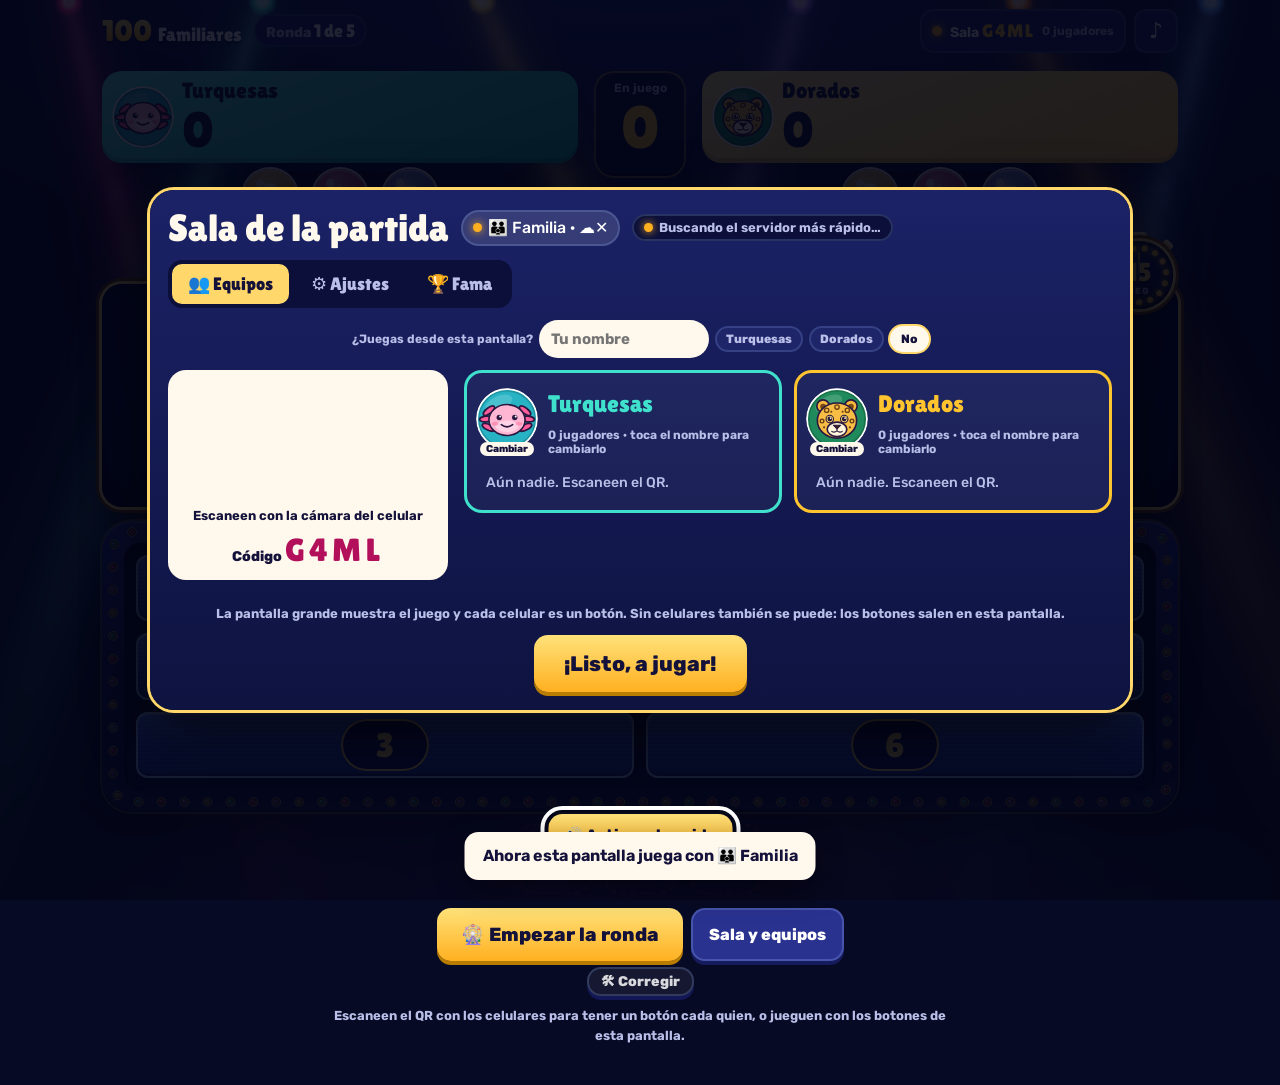
==== commit 3a8304f6: "v49: el mismo perfil en varios aparatos" ====
--- a/juego.html
+++ b/juego.html
@@ -1761,7 +1761,7 @@
 <script src="vendor/qrcode.js"></script>
 <script>
 {
-const APPV='botones-v48';
+const APPV='botones-v49';
 const $=(s,r)=>(r||document).querySelector(s),$$=(s,r)=>[...(r||document).querySelectorAll(s)];
 const esc=s=>String(s).replace(/[&<>"]/g,c=>({'&':'&amp;','<':'&lt;','>':'&gt;','"':'&quot;'}[c]));
 const S={mute:false,music:'baja',gm:'j1',anime:true,order:'orden'};const view=()=>'tablero';let introOn=false;let flowTok=0;
@@ -2626,6 +2626,7 @@
    (el servidor se queda con el último) y lee la de los demás. Todo va cifrado con la clave del grupo: sin la
    clave nadie puede leer los nombres. Si un servidor borra algo, cada aparato vuelve a subir lo que tiene. */
 const NUBE={cs:[],sp:{},up:0,ok:0,at:0};
+const nubeBrokers=()=>typeof BROKERS!=='undefined'?BROKERS:/^(localhost|127\.0\.0\.1)$/.test(location.hostname)?['ws://127.0.0.1:8883/mqtt']:['wss://broker.hivemq.com:8884/mqtt','wss://broker.emqx.io:8084/mqtt','wss://test.mosquitto.org:8081/mqtt'];
 const nubeB64=u=>{let s='';for(let i=0;i<u.length;i+=4096)s+=String.fromCharCode.apply(null,u.subarray(i,i+4096));return btoa(s)};
 const nubeU8=t=>{const s=atob(t),u=new Uint8Array(s.length);for(let i=0;i<s.length;i++)u[i]=s.charCodeAt(i);return u};
 async function nubeHex(s){const b=await crypto.subtle.digest('SHA-256',new TextEncoder().encode(s));return[...new Uint8Array(b)].map(x=>x.toString(16).padStart(2,'0')).join('')}
@@ -2635,7 +2636,7 @@
 async function nubeDec(key,t){const u=nubeU8(t);return JSON.parse(new TextDecoder().decode(await crypto.subtle.decrypt({name:'AES-GCM',iv:u.subarray(0,12)},key,u.subarray(12))))}
 const nubeTopic=(S,slot)=>'fam100dijeron/nube/'+S.tid+'/'+slot;
 function nubeConnect(){if(NUBE.cs.length||typeof Paho==='undefined')return;
-  BROKERS.forEach((u,i)=>{const B={u,i,c:null,up:false,wait:2000};NUBE.cs.push(B);
+  nubeBrokers().forEach((u,i)=>{const B={u,i,c:null,up:false,wait:2000};NUBE.cs.push(B);
     const go=()=>{let c;try{c=new Paho.Client(u,'n'+Math.random().toString(36).slice(2,10))}catch(e){return}B.c=c;
       c.onMessageArrived=m=>{try{nubeIn(m.destinationName,m.payloadString)}catch(e){}};
       c.onConnectionLost=()=>{B.up=false;nubeCount();setTimeout(go,B.wait=Math.min(B.wait*2,60000))};
@@ -2656,7 +2657,7 @@
 async function nubePut(id,data){const S=NUBE.sp[id];if(!S)return;data.v=Date.now();S.own={raw:await nubeEnc(S.key,data),v:data.v};NUBE.cs.forEach(B=>nubeSend(B,nubeTopic(S,S.mine),S.own.raw))}
 function nubeRepub(S,B){if(S.own)nubeSend(B,nubeTopic(S,S.mine),S.own.raw)}
 async function nubeIn(topic,raw){const S=Object.values(NUBE.sp).find(s=>topic.startsWith('fam100dijeron/nube/'+s.tid+'/'));if(!S||!raw)return;const slot=topic.slice(topic.lastIndexOf('/')+1);
-  if(slot===S.mine){if(S.own&&raw!==S.own.raw){try{const d=await nubeDec(S.key,raw);if(d.v>S.own.v&&S.onSlot)S.onSlot(slot,d,raw)}catch(e){}}return}
+  if(slot===S.mine)return;
   const c=S.cache[slot];if(c&&c.raw===raw){c.seen=1;return}let d;try{d=await nubeDec(S.key,raw)}catch(e){return}
   if(!d||typeof d!=='object'||(c&&c.v>=d.v)){if(c)c.seen=1;return}S.cache[slot]={slot,v:d.v,raw,seen:1};NUBE.ok++;NUBE.at=Date.now();if(S.onSlot)S.onSlot(slot,d,raw)}
 /* para que otro aparato use los mismos grupos: un código de palabras fácil de escribir */
@@ -2664,6 +2665,45 @@
 function nubeCode(){const r=crypto.getRandomValues(new Uint32Array(5));return[0,1,2,3].map(i=>NUBEW[r[i]%NUBEW.length]).join('-')+'-'+String(10+r[4]%90)}
 const nubeNorm=s=>String(s||'').toLowerCase().normalize('NFD').replace(/[̀-ͯ]/g,'').replace(/[^a-z0-9]+/g,'-').replace(/^-|-$/g,'');
 const nubeValid=s=>/^([a-z]+-){4}\d{2}$/.test(s);
+
+/* ===================== TU PERFIL EN VARIOS APARATOS =====================
+   Cada aparato lleva la cuenta de SU parte (lo que ganó, gastó y jugó ahí) y la sube; el perfil que ves es la suma de
+   todas las partes. Así nunca se pierde nada aunque juegues en la compu y en el celular. Lo que traes puesto y tu nombre:
+   gana el último que lo cambió. */
+const PSLW=['streak'],PSMX=['streakMax'],PSSETS=['ach','own','col','comp','tp'];
+const psLS={get(k,d){try{const v=localStorage.getItem(k);return v==null?d:JSON.parse(v)}catch(e){return d}},set(k,v){try{localStorage.setItem(k,JSON.stringify(v))}catch(e){}}};
+const psO=o=>o&&typeof o==='object'&&!Array.isArray(o)?o:{};
+const psSnap=(p,av)=>({c:Object.assign({},psO(p.c)),coin:+p.coin||0,eq:JSON.stringify(p.eq||{}),nm:p.nm||'',av:av||''});
+let PSY=psLS.get('bt-psync',null);if(!(PSY&&nubeValid(PSY.m||'')&&PSY.own))PSY=null;else{delete PSY.last;PSY.oth=psO(PSY.oth)}
+/* lo guardado es de todo el aparato (puede haber dos pestañas): se vuelve a leer antes de cada cambio; 'last' es de esta pestaña */
+function psCur(){const c=psLS.get('bt-psync',null);if(c&&PSY&&c.m===PSY.m&&c.dev===PSY.dev&&c.own){PSY.own=c.own;PSY.oth=psO(c.oth)}}
+const psStore=()=>psLS.set('bt-psync',{m:PSY.m,dev:PSY.dev,own:PSY.own,oth:PSY.oth});
+let PSH=null;
+function psNew(code,p,av,keep){const own={c:{},coin:0,lt:Date.now(),u:psLS.get('bt-uid','')};PSSETS.forEach(k=>own[k]={});
+  if(keep){own.c=Object.assign({},psO(p.c));own.coin=+p.coin||0;PSSETS.forEach(k=>own[k]=Object.assign({},psO(p[k])));own.best=p.best;own.eq=p.eq;own.nm=p.nm||'';own.av=av||'';own.t=Date.now();own.cre=p.cre?1:0;own.day=p.day||''}
+  PSY={m:code,dev:Math.random().toString(36).slice(2,10),own,last:psSnap(p,av),oth:{}};psStore()}
+/* después de cambiar algo en este aparato: se anota en su parte y se sube */
+function psSaved(p,av){if(!PSY||!p)return;psCur();if(!PSY.last){PSY.last=psSnap(p,av);return}const o=PSY.own,L=PSY.last,c=psO(p.c);
+  for(const k in c){const v=+c[k]||0;if(PSLW.includes(k)){if(v!==(+L.c[k]||0))o.st=[v,Date.now()]}else if(PSMX.includes(k))o.c[k]=Math.max(+o.c[k]||0,v);else{const d=v-(+L.c[k]||0);if(d)o.c[k]=(+o.c[k]||0)+d}}
+  const dc=(+p.coin||0)-L.coin;if(dc)o.coin=(+o.coin||0)+dc;
+  PSSETS.forEach(k=>{o[k]=Object.assign(psO(o[k]),psO(p[k]))});if(p.best!=null&&(o.best==null||p.best<o.best))o.best=p.best;if(p.cre)o.cre=1;if((p.day||'')>(o.day||''))o.day=p.day;
+  if(JSON.stringify(p.eq||{})!==L.eq||(p.nm||'')!==L.nm||(av||'')!==L.av){o.eq=p.eq;o.nm=p.nm||'';o.av=av||'';o.t=Date.now()}
+  PSY.last=psSnap(p,av);psStore();clearTimeout(psSaved.t);psSaved.t=setTimeout(()=>{try{nubePut('perfil',Object.assign({},PSY.own))}catch(e){}},700)}
+/* juntar lo de todos los aparatos en el perfil de aquí */
+function psMerge(p,av){if(!PSY)return null;psCur();const L=[PSY.own].concat(Object.values(PSY.oth||{})).filter(x=>x&&typeof x==='object');p.c=psO(p.c);const c={};let coin=0,st=null,lw=null,best=null,first=null;
+  L.forEach(o=>{const oc=psO(o.c);for(const k in oc){const v=+oc[k]||0;if(PSMX.includes(k))c[k]=Math.max(c[k]||0,v);else if(!PSLW.includes(k))c[k]=(c[k]||0)+v}coin+=+o.coin||0;
+    if(Array.isArray(o.st)&&(!st||o.st[1]>st[1]))st=o.st;if(o.t&&(!lw||o.t>lw.t))lw=o;if(o.best!=null&&(best==null||o.best<best))best=o.best;if(o.lt&&o.u&&(!first||o.lt<first.lt))first=o});
+  if(st)c.streak=st[0];else if(p.c.streak!=null)c.streak=p.c.streak;p.c=c;p.coin=Math.max(0,Math.round(coin));
+  PSSETS.forEach(k=>{const m={};L.forEach(o=>Object.assign(m,psO(o[k])));p[k]=m});if(best!=null)p.best=best;if(L.some(o=>o.cre))p.cre=1;
+  const day=L.reduce((a,o)=>(o.day||'')>a?o.day:a,'');if(day)p.day=day;
+  if(lw){if(lw.eq)p.eq=typeof eqClean==='function'?eqClean(lw.eq):lw.eq;if(typeof lw.nm==='string'&&lw.nm)p.nm=lw.nm;if(lw.av)av=lw.av}
+  if(first&&typeof first.u==='string'&&first.u&&psLS.get('bt-uid','')!==first.u)psLS.set('bt-uid',first.u);
+  PSY.last=psSnap(p,av);psStore();return{p,av}}
+/* conectarse: hooks = {get:()=>perfil, av:()=>animalito, put:(perfil,animalito)=>guardar sin volver a subir, changed:()=>redibujar} */
+async function psStart(h){PSH=h;if(!PSY)return;if(!PSY.last)PSY.last=psSnap(h.get(),h.av());try{await nubeJoin('perfil',PSY.m+'|perfil','p_'+PSY.dev,(slot,d)=>{if(!/^p_[a-z0-9]{6,12}$/.test(slot)||slot==='p_'+PSY.dev)return;psCur();PSY.oth[slot]=d;psStore();
+    const p=PSH.get(),r=psMerge(p,PSH.av());if(r){PSH.put(r.p,r.av);if(PSH.changed)try{PSH.changed()}catch(e){}}});nubePut('perfil',Object.assign({},PSY.own))}catch(e){}}
+function psLink(code){const p=PSH.get(),av=PSH.av();if(PSY)nubeLeave('perfil');psNew(code,p,av,true);return psStart(PSH)}
+function psUnlink(){PSY=null;try{localStorage.removeItem('bt-psync')}catch(e){}nubeLeave('perfil')}
 
 /* ===================== SALA: la pantalla del juego abre la partida y los celulares son los botones ===================== */
 const NH={net:null,code:'',bi:0,P:new Map(),mem:{},av:['ajolote','jaguar'],foul:true,r:0,phase:'idle',presses:[],res:null,first:0,early:null,armAt:0,d:0,lat:0,T:[],dT:0,pingT:0,resAt:0,info:null,
@@ -4157,7 +4197,7 @@
 const meProf=()=>{const p=LSx.get('bt-prof',null);return p&&typeof p==='object'?p:null};
 function meLoad(){const p=meProf()||{};p.c=p.c&&typeof p.c==='object'?p.c:{};p.ach=p.ach&&typeof p.ach==='object'?p.ach:{};p.eq=eqClean(p.eq);
   p.coin=Number.isFinite(p.coin)&&p.coin>0?Math.floor(p.coin):0;p.own=p.own&&typeof p.own==='object'?p.own:{};p.tp=p.tp&&typeof p.tp==='object'?p.tp:{};return p}
-const meSave=p=>LSx.set('bt-prof',p);
+const meSave=p=>{LSx.set('bt-prof',p);try{psSaved(p,LSx.get('bt-myav',null))}catch(e){}};
 /* el animalito del perfil con su piel, accesorio y fondo */
 function meAv(p){const b=LSx.get('bt-myav',null);if(!(typeof b==='string'&&AVM[b]))return null;return avJoin(b,p.eq.sk,p.eq.ac,p.eq.fo)}
 let MEGAIN=0,MET=0;
@@ -4236,6 +4276,9 @@
   const u=A.uids[0],nm=p?p.name:(A.name||'Un jugador');if(R.phase==='steal')R.thief=null;if(p)R.silenced=u;closeAsk('Se desconectó');clearGrace();hideSay();ckReset();toast(`📵 ${nm} perdió la conexión: le toca a otro de su equipo`);
   T(700,()=>{turnStart();if(R&&R.silenced===u)R.silenced=null})}catch(e){}},1000);
 
+/* tu perfil junto con el de tus otros aparatos (si ya los juntaste en la app de jugador) */
+psStart({get:()=>meLoad(),av:()=>LSx.get('bt-myav',null),put:(p,av)=>{LSx.set('bt-prof',p);if(av&&AVM[av])LSx.set('bt-myav',av)},changed:()=>{try{meSync();drawLobby()}catch(e){}}});
+
 }
 </script>
 <script>if('serviceWorker' in navigator&&!/^(localhost|127\.0\.0\.1)$/.test(location.hostname))navigator.serviceWorker.register('sw.js').catch(()=>{})</script>
